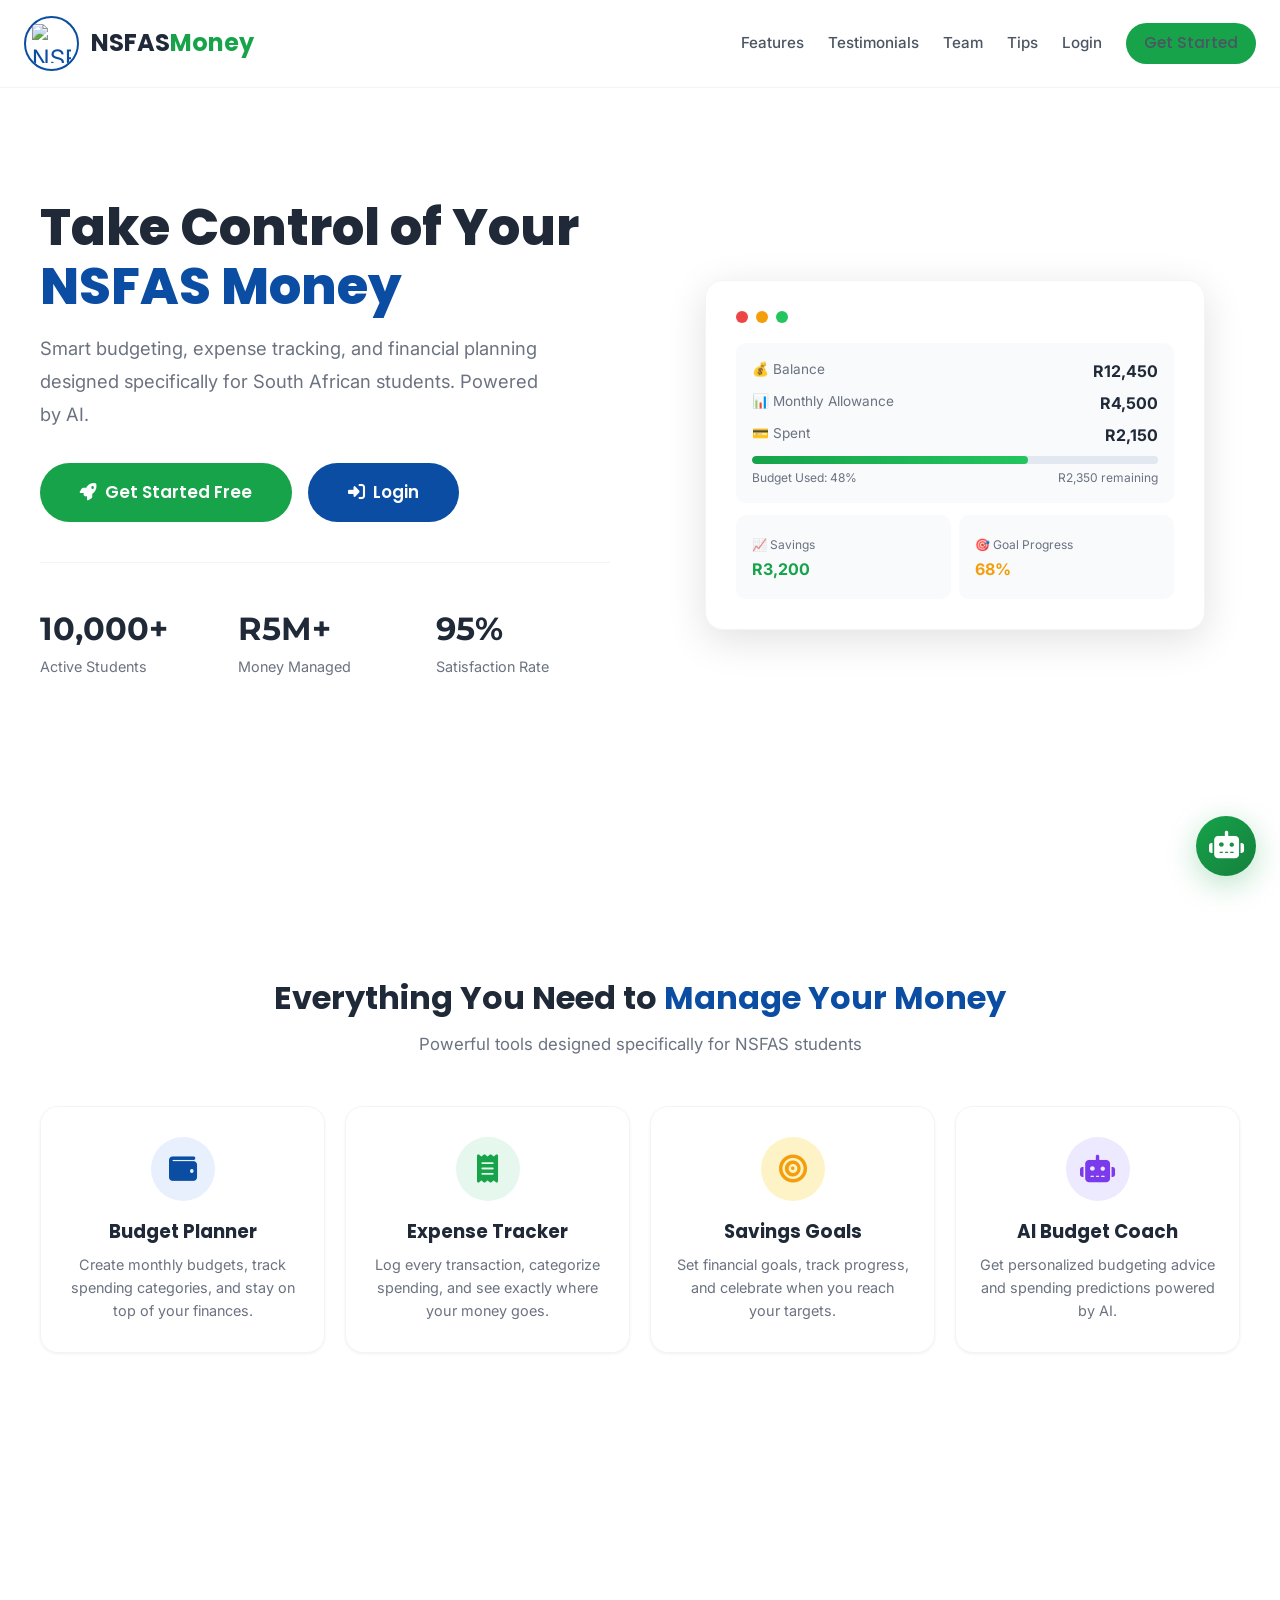
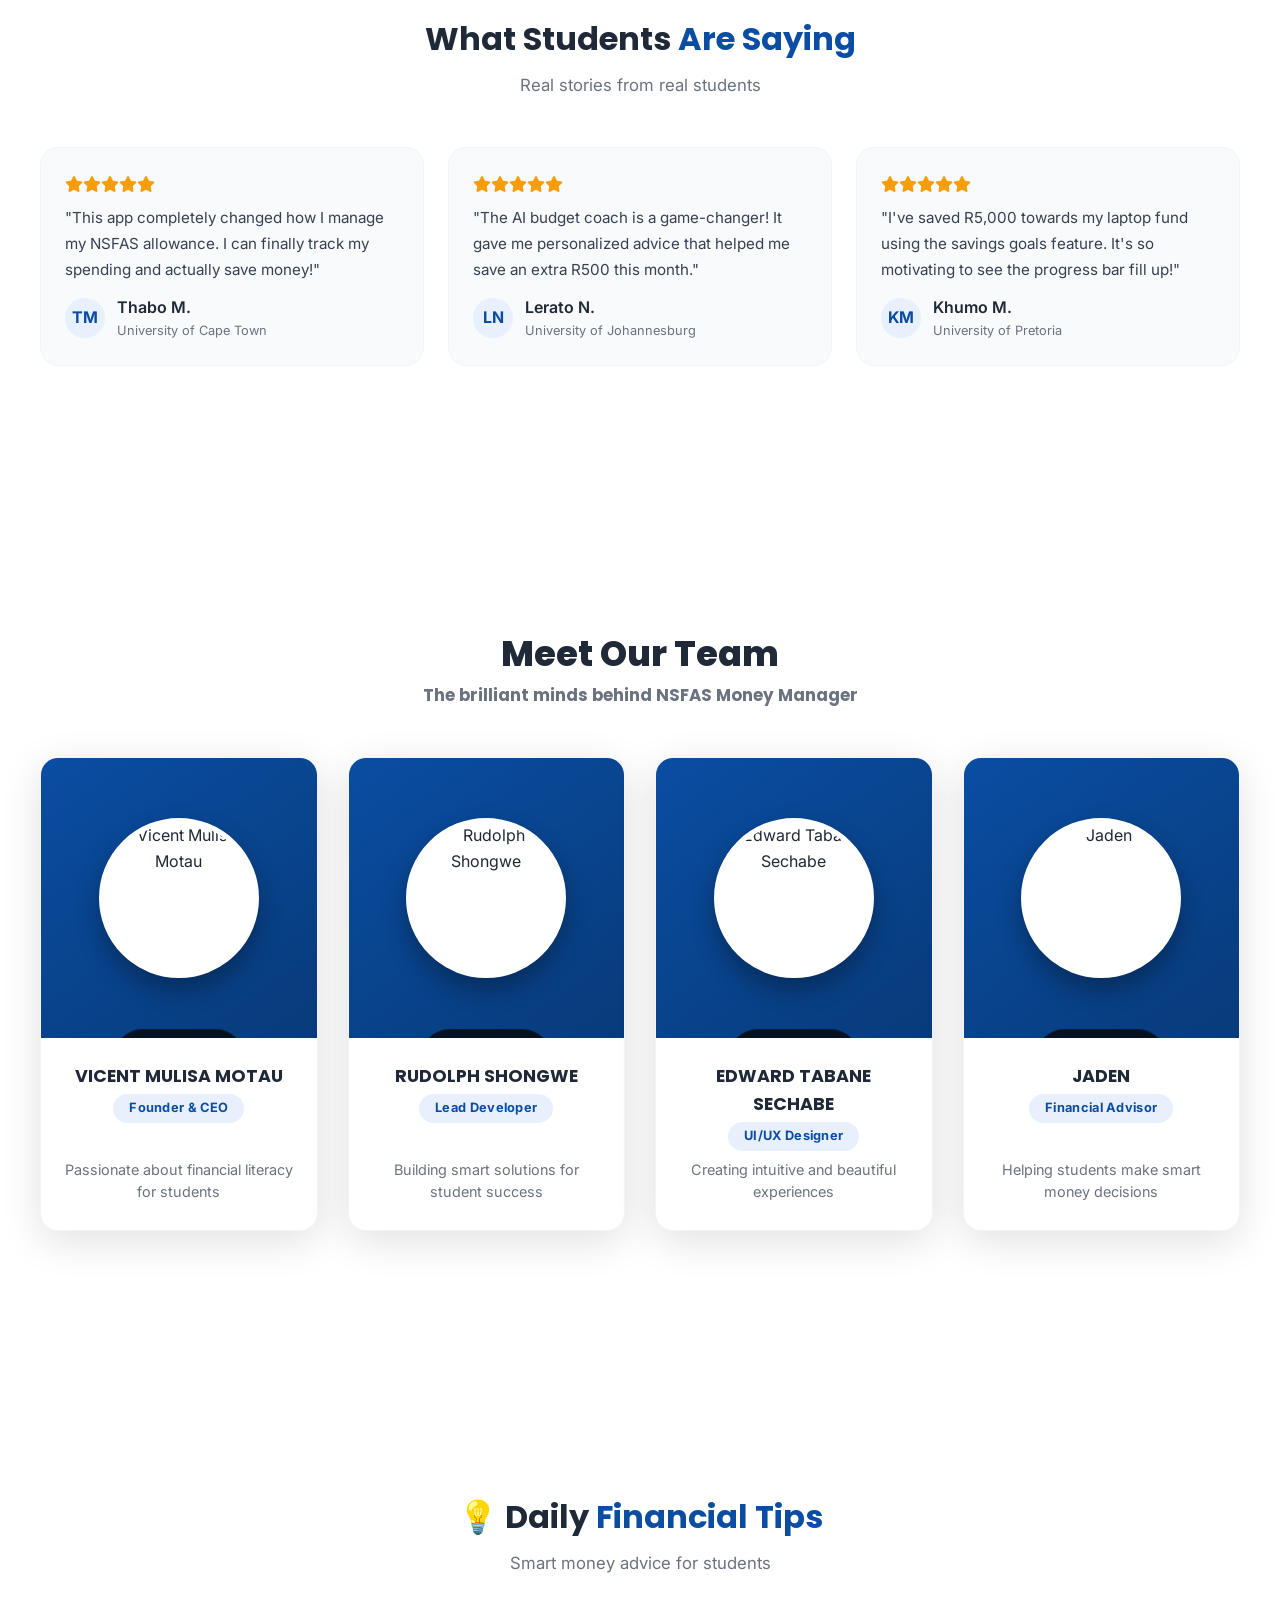
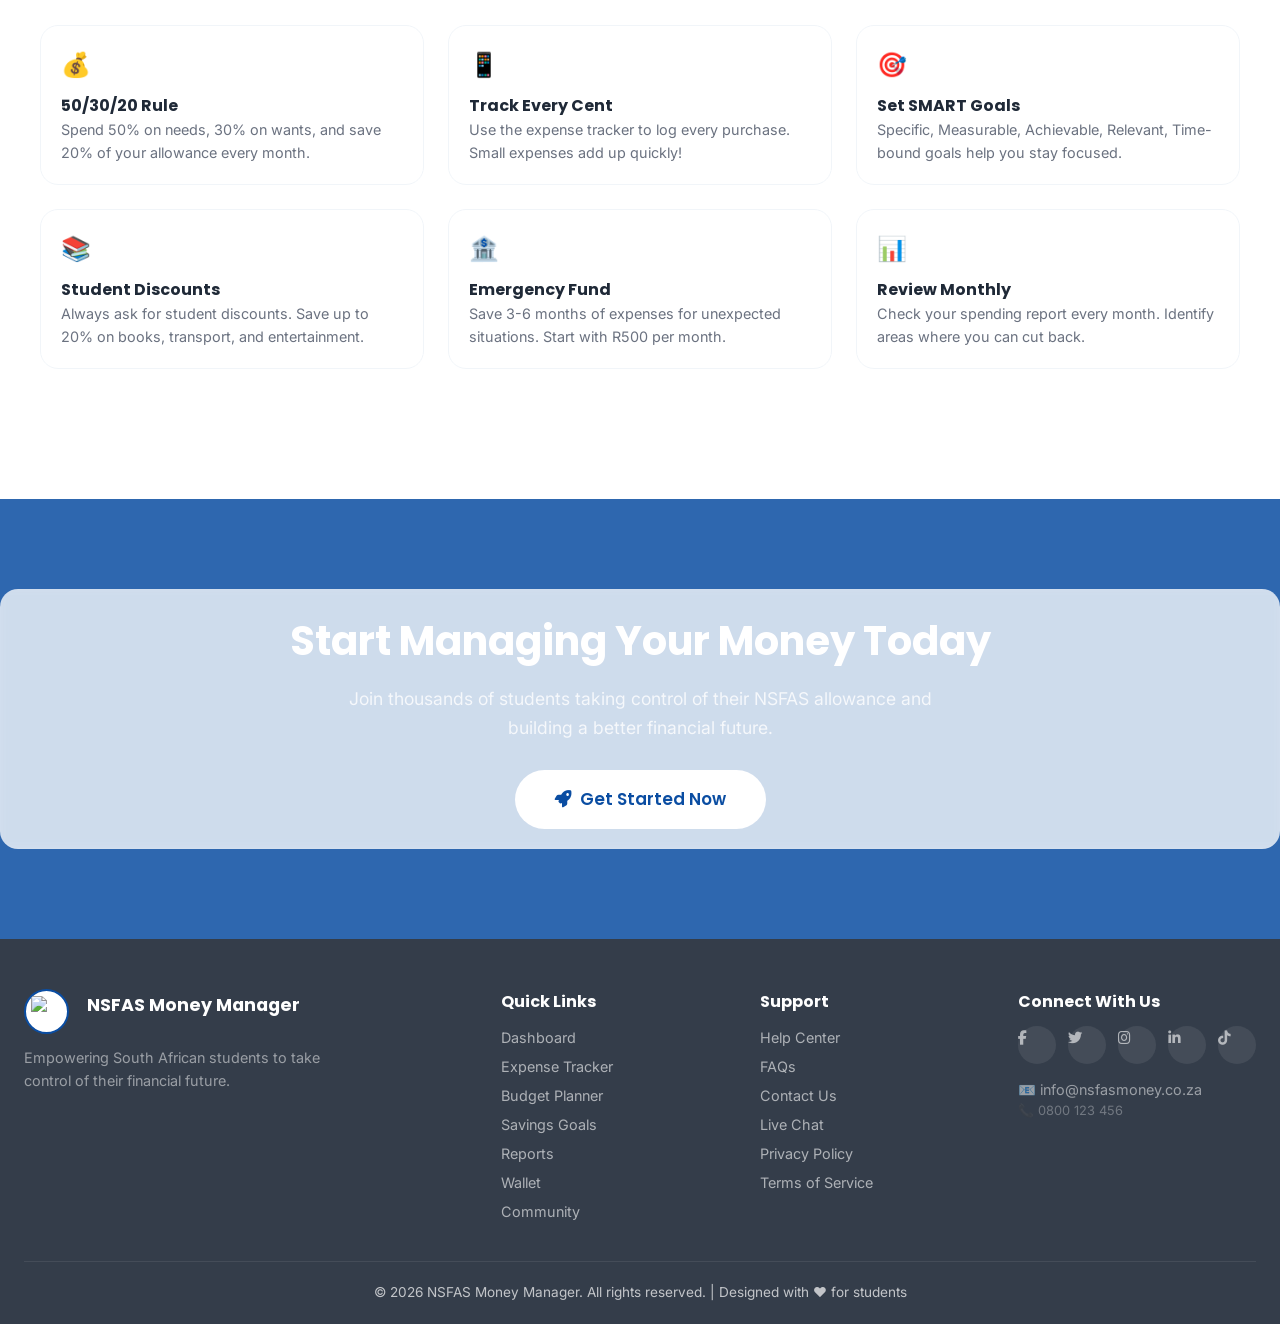
==== index.html @ 913da715 "Update background styles and add landing page image Updated background styles for multiple sections " ====
<!DOCTYPE html>
<html lang="en">
<head>
    <meta charset="UTF-8">
    <meta name="viewport" content="width=device-width, initial-scale=1.0, maximum-scale=1.5, user-scalable=yes, viewport-fit=cover">
    <title>NSFAS Money Manager – Complete Student Finance Platform</title>
    <link href="https://fonts.googleapis.com/css2?family=Inter:wght@300;400;500;600;700;800;900&family=Poppins:wght@300;400;500;600;700;800;900&family=Montserrat:wght@300;400;500;600;700;800;900&display=swap" rel="stylesheet">
    <link rel="stylesheet" href="https://cdnjs.cloudflare.com/ajax/libs/font-awesome/6.5.1/css/all.min.css">
    <script src="https://cdn.jsdelivr.net/npm/chart.js"></script>
    <style>
        /* ============================================
           CSS VARIABLES - RECOMMENDED COLOR PALETTE
           ============================================ */
        :root {
            --primary-blue: #0A4DA2;
            --primary-blue-dark: #083B7A;
            --primary-blue-light: #e8f0fe;
            --primary-green: #16A34A;
            --primary-green-dark: #15803D;
            --primary-green-light: #e6f7ed;
            --white: #FFFFFF;
            --gray-50: #F8FAFC;
            --gray-100: #f1f5f9;
            --gray-200: #e2e8f0;
            --gray-300: #cbd5e1;
            --gray-400: #94a3b8;
            --gray-500: #6B7280;
            --gray-600: #4b5563;
            --gray-700: #374151;
            --gray-800: #1F2937;
            --gray-900: #111827;
            --success: #22C55E;
            --warning: #F59E0B;
            --error: #EF4444;
            --info: #3B82F6;
            --gold: #F59E0B;
            --silver: #9CA3AF;
            --bronze: #CD7F32;
            --shadow-sm: 0 1px 3px rgba(0,0,0,0.06);
            --shadow: 0 4px 20px rgba(0,0,0,0.08);
            --shadow-lg: 0 10px 40px rgba(0,0,0,0.12);
            --radius: 18px;
            --radius-sm: 10px;
            --transition: 0.3s cubic-bezier(0.4, 0, 0.2, 1);
            --font-primary: 'Poppins', 'Inter', sans-serif;
            --font-secondary: 'Inter', 'Poppins', sans-serif;
            --font-numbers: 'Montserrat', 'Poppins', sans-serif;
        }

        * {
            margin: 0;
            padding: 0;
            box-sizing: border-box;
        }

        html {
            scroll-behavior: smooth;
        }

        body {
            font-family: var(--font-secondary);
            background: var(--gray-50);
            color: var(--gray-800);
            line-height: 1.6;
            min-height: 100vh;
            overflow-x: hidden;
            transition: background 0.3s, color 0.3s;
        }

        body.dark-mode {
            background: #0f172a;
            color: #e2e8f0;
        }

        /* ============================================
           SCROLLBAR
           ============================================ */
        ::-webkit-scrollbar { width: 8px; }
        ::-webkit-scrollbar-track { background: var(--gray-100); }
        ::-webkit-scrollbar-thumb { background: var(--primary-blue); border-radius: 4px; }
        ::-webkit-scrollbar-thumb:hover { background: var(--primary-blue-dark); }

        /* ============================================
           UTILITY
           ============================================ */
        .container {
            max-width: 1280px;
            margin: 0 auto;
            padding: 0 24px;
        }

        .text-primary-blue { color: var(--primary-blue); }
        .text-primary-green { color: var(--primary-green); }
        .text-gray { color: var(--gray-500); }
        .text-white { color: var(--white); }
        .text-success { color: var(--success); }
        .text-warning { color: var(--warning); }
        .text-error { color: var(--error); }
        .bg-primary-blue { background: var(--primary-blue); }
        .bg-primary-green { background: var(--primary-green); }
        .bg-white { background: var(--white); }
        .bg-gray { background: var(--gray-50); }

        .flex { display: flex; }
        .flex-center { display: flex; align-items: center; justify-content: center; }
        .flex-between { display: flex; align-items: center; justify-content: space-between; }
        .flex-col { display: flex; flex-direction: column; }
        .gap-2 { gap: 8px; }
        .gap-3 { gap: 12px; }
        .gap-4 { gap: 16px; }
        .gap-6 { gap: 24px; }
        .gap-8 { gap: 32px; }

        .grid-2 { display: grid; grid-template-columns: 1fr 1fr; gap: 24px; }
        .grid-3 { display: grid; grid-template-columns: repeat(3, 1fr); gap: 24px; }
        .grid-4 { display: grid; grid-template-columns: repeat(4, 1fr); gap: 20px; }

        .text-center { text-align: center; }
        .text-right { text-align: right; }
        .w-full { width: 100%; }
        .relative { position: relative; }
        .rounded { border-radius: var(--radius); }
        .rounded-sm { border-radius: var(--radius-sm); }
        .shadow { box-shadow: var(--shadow); }
        .shadow-lg { box-shadow: var(--shadow-lg); }

        /* Glassmorphism */
        .glass {
            background: rgba(255, 255, 255, 0.1);
            backdrop-filter: blur(12px);
            border: 1px solid rgba(255, 255, 255, 0.15);
        }
        body.dark-mode .glass {
            background: rgba(255, 255, 255, 0.05);
            border-color: rgba(255, 255, 255, 0.08);
        }

        /* ============================================
           BUTTONS
           ============================================ */
        .btn {
            display: inline-flex;
            align-items: center;
            gap: 8px;
            padding: 12px 28px;
            border: none;
            border-radius: 50px;
            font-family: var(--font-primary);
            font-weight: 600;
            font-size: 0.95rem;
            cursor: pointer;
            transition: var(--transition);
            text-decoration: none;
            text-align: center;
            justify-content: center;
        }

        .btn-primary {
            background: var(--primary-green);
            color: var(--white);
        }
        .btn-primary:hover {
            background: var(--primary-green-dark);
            transform: translateY(-2px);
            box-shadow: 0 8px 30px rgba(22, 163, 74, 0.3);
        }

        .btn-secondary {
            background: var(--primary-blue);
            color: var(--white);
        }
        .btn-secondary:hover {
            background: var(--primary-blue-dark);
            transform: translateY(-2px);
            box-shadow: 0 8px 30px rgba(10, 77, 162, 0.3);
        }

        .btn-outline {
            background: transparent;
            color: var(--primary-blue);
            border: 2px solid var(--primary-blue);
        }
        .btn-outline:hover {
            background: var(--primary-blue);
            color: var(--white);
            transform: translateY(-2px);
        }

        .btn-white {
            background: var(--white);
            color: var(--primary-blue);
        }
        .btn-white:hover {
            transform: translateY(-2px);
            box-shadow: 0 8px 30px rgba(255,255,255,0.3);
        }

        .btn-sm { padding: 8px 18px; font-size: 0.85rem; }
        .btn-lg { padding: 16px 40px; font-size: 1.05rem; }
        .btn-danger { background: var(--error); color: white; }
        .btn-danger:hover { background: #dc2626; transform: translateY(-2px); }
        .btn-gold { background: var(--gold); color: white; }
        .btn-gold:hover { background: #d97706; transform: translateY(-2px); }

        .badge {
            display: inline-block;
            padding: 4px 12px;
            border-radius: 50px;
            font-size: 0.7rem;
            font-weight: 600;
            text-transform: uppercase;
            letter-spacing: 0.5px;
        }
        .badge-success { background: var(--primary-green-light); color: var(--primary-green); }
        .badge-danger { background: #fee2e2; color: var(--error); }
        .badge-warning { background: #fef3c7; color: var(--warning); }
        .badge-info { background: var(--primary-blue-light); color: var(--primary-blue); }
        .badge-gold { background: #fef3c7; color: var(--gold); }

        .card {
            background: var(--white);
            border-radius: var(--radius);
            padding: 24px;
            box-shadow: var(--shadow-sm);
            transition: var(--transition);
            border: 1px solid var(--gray-100);
        }
        .card:hover {
            box-shadow: var(--shadow);
            transform: translateY(-2px);
        }

        body.dark-mode .card,
        body.dark-mode .stat-card,
        body.dark-mode .chart-container,
        body.dark-mode .expense-form,
        body.dark-mode .transaction-list,
        body.dark-mode .profile-card,
        body.dark-mode .goal-card,
        body.dark-mode .budget-card,
        body.dark-mode .feature-card,
        body.dark-mode .testimonial-card,
        body.dark-mode .auth-box,
        body.dark-mode .modal-box {
            background: #1e293b;
            border-color: #334155;
            color: #e2e8f0;
        }

        .section-title {
            font-family: var(--font-primary);
            font-size: 2rem;
            font-weight: 700;
            color: var(--gray-800);
            margin-bottom: 8px;
        }
        .section-subtitle {
            color: var(--gray-500);
            font-size: 1.05rem;
            margin-bottom: 32px;
        }

        /* ============================================
           ANIMATIONS
           ============================================ */
        @keyframes fadeInUp {
            from { opacity: 0; transform: translateY(30px); }
            to { opacity: 1; transform: translateY(0); }
        }
        @keyframes fadeIn {
            from { opacity: 0; }
            to { opacity: 1; }
        }
        @keyframes slideIn {
            from { transform: translateX(-20px); opacity: 0; }
            to { transform: translateX(0); opacity: 1; }
        }
        @keyframes pulse {
            0%, 100% { transform: scale(1); }
            50% { transform: scale(1.05); }
        }
        @keyframes shimmer {
            0% { background-position: -200% 0; }
            100% { background-position: 200% 0; }
        }
        @keyframes counter {
            from { opacity: 0; transform: translateY(10px); }
            to { opacity: 1; transform: translateY(0); }
        }
        @keyframes float {
            0%, 100% { transform: translateY(0px); }
            50% { transform: translateY(-10px); }
        }

        .animate-fade-up {
            animation: fadeInUp 0.6s ease forwards;
        }
        .animate-fade {
            animation: fadeIn 0.5s ease forwards;
        }
        .animate-slide {
            animation: slideIn 0.5s ease forwards;
        }
        .animate-counter {
            animation: counter 0.8s ease forwards;
        }
        .animate-float {
            animation: float 3s ease-in-out infinite;
        }

        /* ============================================
           PARTICLES / BACKGROUND
           ============================================ */
        .bg-particles {
            position: fixed;
            top: 0;
            left: 0;
            width: 100%;
            height: 100%;
            z-index: -1;
            pointer-events: none;
            overflow: hidden;
        }
        .bg-particles .particle {
            position: absolute;
            border-radius: 50%;
            opacity: 0.05;
            background: var(--primary-blue);
            animation: floatParticle 20s infinite ease-in-out;
        }
        @keyframes floatParticle {
            0%, 100% { transform: translateY(0) translateX(0) scale(1); }
            25% { transform: translateY(-100px) translateX(50px) scale(1.1); }
            50% { transform: translateY(-50px) translateX(100px) scale(0.9); }
            75% { transform: translateY(80px) translateX(50px) scale(1.05); }
        }

        /* ============================================
           AUTH PAGES
           ============================================ */
        .auth-page {
            display: none;
            min-height: 100vh;
            justify-content: center;
            align-items: center;
            padding: 40px 20px;
            background: linear-gradient(135deg, var(--primary-blue-dark), var(--primary-blue));
            position: relative;
            background-image: url('https://i.postimg.cc/tR2Y4MSM/IMG-20260802-WA0040.jpg');
            background-size: cover;
            background-position: center;
            background-repeat: no-repeat;
        }
        .auth-page.active { display: flex; }

        .auth-page::before {
            content: '';
            position: absolute;
            top: 0;
            left: 0;
            width: 100%;
            height: 100%;
            background: rgba(0,0,0,0.4);
            backdrop-filter: blur(2px);
            pointer-events: none;
        }

        .auth-box {
            background: rgba(255,255,255,0.92);
            backdrop-filter: blur(8px);
            border-radius: var(--radius);
            padding: 40px 35px;
            width: 100%;
            max-width: 460px;
            position: relative;
            box-shadow: 0 20px 60px rgba(0,0,0,0.3);
            animation: fadeInUp 0.6s ease;
            max-height: 95vh;
            overflow-y: auto;
            border: 1px solid rgba(255,255,255,0.2);
        }

        body.dark-mode .auth-box {
            background: rgba(30, 41, 59, 0.92);
            border-color: rgba(255,255,255,0.1);
        }

        /* ============================================
           AUTH BOX - LARGER LOGO
           ============================================ */
        .auth-box .auth-logo {
            text-align: center;
            margin-bottom: 24px;
        }
        .auth-box .auth-logo .logo-icon {
            width: 85px;
            height: 85px;
            margin: 0 auto 12px;
            border-radius: 50%;
            border: 3px solid var(--primary-blue);
            background: var(--white);
            display: flex;
            align-items: center;
            justify-content: center;
            font-size: 38px;
            color: var(--primary-blue);
            overflow: hidden;
        }
        .auth-box .auth-logo .logo-icon img {
            width: 100%;
            height: 100%;
            object-fit: contain;
            padding: 10px;
        }
        .auth-box .auth-logo h1 {
            font-family: var(--font-primary);
            font-size: 1.7rem;
            color: var(--gray-800);
        }
        .auth-box .auth-logo p {
            color: var(--gray-500);
            font-size: 0.9rem;
        }

        .auth-box h2 {
            font-family: var(--font-primary);
            font-size: 1.6rem;
            color: var(--gray-800);
            margin-bottom: 4px;
        }
        .auth-box .auth-subtitle {
            color: var(--gray-500);
            font-size: 0.95rem;
            margin-bottom: 24px;
        }

        .auth-box .input-group {
            margin-bottom: 16px;
        }
        .auth-box .input-group label {
            display: block;
            font-size: 0.85rem;
            font-weight: 600;
            color: var(--gray-700);
            margin-bottom: 4px;
        }
        .auth-box .input-group input,
        .auth-box .input-group select {
            width: 100%;
            padding: 12px 16px;
            border: 2px solid var(--gray-200);
            border-radius: var(--radius-sm);
            font-size: 0.95rem;
            transition: var(--transition);
            background: var(--white);
            color: var(--gray-800);
            font-family: var(--font-secondary);
        }
        .auth-box .input-group input:focus,
        .auth-box .input-group select:focus {
            outline: none;
            border-color: var(--primary-blue);
            box-shadow: 0 0 0 4px rgba(10, 77, 162, 0.1);
        }

        .auth-box .auth-options {
            display: flex;
            justify-content: space-between;
            align-items: center;
            margin: 16px 0;
            font-size: 0.9rem;
        }
        .auth-box .auth-options label {
            display: flex;
            align-items: center;
            gap: 6px;
            color: var(--gray-600);
            cursor: pointer;
        }
        .auth-box .auth-options a {
            color: var(--primary-blue);
            text-decoration: none;
            font-weight: 600;
        }
        .auth-box .auth-options a:hover { text-decoration: underline; }

        .auth-box .auth-btn {
            width: 100%;
            padding: 14px;
            border: none;
            border-radius: var(--radius-sm);
            background: var(--primary-green);
            color: white;
            font-family: var(--font-primary);
            font-weight: 700;
            font-size: 1rem;
            cursor: pointer;
            transition: var(--transition);
        }
        .auth-box .auth-btn:hover {
            background: var(--primary-green-dark);
            transform: translateY(-2px);
            box-shadow: 0 8px 30px rgba(22, 163, 74, 0.3);
        }

        .auth-box .auth-switch {
            text-align: center;
            margin-top: 18px;
            color: var(--gray-600);
            font-size: 0.95rem;
        }
        .auth-box .auth-switch a {
            color: var(--primary-blue);
            font-weight: 600;
            cursor: pointer;
            text-decoration: none;
        }
        .auth-box .auth-switch a:hover { text-decoration: underline; }

        .auth-box .error-msg {
            background: #fee2e2;
            border: 1px solid #fca5a5;
            border-radius: var(--radius-sm);
            padding: 12px;
            color: #b91c1c;
            font-size: 0.9rem;
            margin-bottom: 16px;
            display: none;
        }
        .auth-box .error-msg.show { display: block; }
        .auth-box .success-msg {
            background: var(--primary-green-light);
            border: 1px solid #86efac;
            border-radius: var(--radius-sm);
            padding: 12px;
            color: var(--primary-green-dark);
            font-size: 0.9rem;
            margin-bottom: 16px;
            display: none;
        }
        .auth-box .success-msg.show { display: block; }

        /* ============================================
           LANDING PAGE
           ============================================ */
        .landing-page {
            display: none;
            min-height: 100vh;
            background: var(--white);
            /* ============================================
               LANDING PAGE BACKGROUND IMAGE UPDATE
               Applied to .landing-page, covers entire page
               ============================================ */
            background-image: url('https://i.postimg.cc/ydF7HNQk/IMG-20260802-WA0042-1.jpg');
            background-size: cover;
            background-position: center;
            background-attachment: fixed;
            background-repeat: no-repeat;
        }
        .landing-page.active { display: block; }

        /* semi-transparent overlay for readability */
        .landing-page .container {
            background: rgba(255, 255, 255, 0.80);
            backdrop-filter: blur(4px);
            -webkit-backdrop-filter: blur(4px);
            padding: 20px 24px;
            border-radius: var(--radius);
            margin-top: 10px;
            margin-bottom: 10px;
        }
        body.dark-mode .landing-page .container {
            background: rgba(15, 23, 42, 0.80);
        }

        .landing-nav {
            padding: 16px 0;
            border-bottom: 1px solid var(--gray-100);
            background: rgba(255, 255, 255, 0.85);
            backdrop-filter: blur(8px);
            -webkit-backdrop-filter: blur(8px);
            position: sticky;
            top: 0;
            z-index: 100;
            transition: box-shadow 0.3s;
        }
        body.dark-mode .landing-nav {
            background: rgba(30, 41, 59, 0.85);
            border-color: #334155;
        }
        .landing-nav .container {
            background: transparent !important;
            backdrop-filter: none !important;
            -webkit-backdrop-filter: none !important;
            padding: 0 24px !important;
            margin-top: 0 !important;
            margin-bottom: 0 !important;
            border-radius: 0 !important;
        }
        .landing-nav.scrolled {
            box-shadow: var(--shadow);
        }
        .landing-nav .container {
            display: flex;
            justify-content: space-between;
            align-items: center;
        }

        /* ============================================
           LANDING NAV - LARGER LOGO
           ============================================ */
        .landing-nav .logo {
            display: flex;
            align-items: center;
            gap: 12px;
        }
        .landing-nav .logo .logo-icon {
            width: 55px;
            height: 55px;
            border-radius: 50%;
            border: 2px solid var(--primary-blue);
            background: var(--white);
            display: flex;
            align-items: center;
            justify-content: center;
            color: var(--primary-blue);
            font-size: 24px;
            overflow: hidden;
            flex-shrink: 0;
        }
        .landing-nav .logo .logo-icon img {
            width: 100%;
            height: 100%;
            object-fit: contain;
            padding: 6px;
        }
        .landing-nav .logo h1 {
            font-family: var(--font-primary);
            font-size: 1.5rem;
            color: var(--gray-800);
        }
        .landing-nav .logo h1 span { color: var(--primary-green); }

        .landing-nav .nav-links {
            display: flex;
            align-items: center;
            gap: 24px;
        }
        .landing-nav .nav-links a {
            text-decoration: none;
            color: var(--gray-600);
            font-weight: 500;
            transition: var(--transition);
            font-size: 0.95rem;
        }
        .landing-nav .nav-links a:hover { color: var(--primary-blue); }
        .hamburger {
            display: none;
            background: none;
            border: none;
            font-size: 24px;
            cursor: pointer;
            color: var(--gray-700);
        }

        /* Hero Section */
        .hero-section {
            padding: 60px 0 80px;
            background: transparent;
            position: relative;
            overflow: hidden;
        }
        .hero-section .container {
            background: rgba(255, 255, 255, 0.85);
            backdrop-filter: blur(6px);
            -webkit-backdrop-filter: blur(6px);
            border-radius: var(--radius);
            padding: 40px;
        }
        body.dark-mode .hero-section .container {
            background: rgba(15, 23, 42, 0.85);
        }
        .hero-section .container {
            position: relative;
            z-index: 1;
            display: grid;
            grid-template-columns: 1fr 1fr;
            gap: 60px;
            align-items: center;
        }
        .hero-content h1 {
            font-family: var(--font-primary);
            font-size: 3.2rem;
            font-weight: 800;
            color: var(--gray-800);
            line-height: 1.15;
            margin-bottom: 16px;
        }
        .hero-content h1 span { color: var(--primary-blue); }
        .hero-content p {
            color: var(--gray-500);
            font-size: 1.15rem;
            max-width: 500px;
            margin-bottom: 32px;
            line-height: 1.8;
        }
        .hero-content .hero-buttons {
            display: flex;
            gap: 16px;
            flex-wrap: wrap;
        }

        .hero-stats {
            display: grid;
            grid-template-columns: repeat(3, 1fr);
            gap: 24px;
            margin-top: 40px;
            padding-top: 40px;
            border-top: 1px solid var(--gray-100);
        }
        .hero-stats .stat-item h3 {
            font-family: var(--font-numbers);
            font-size: 2rem;
            color: var(--gray-800);
        }
        .hero-stats .stat-item p {
            color: var(--gray-500);
            font-size: 0.9rem;
        }

        .hero-image {
            display: flex;
            justify-content: center;
            align-items: center;
        }
        .hero-image .mockup {
            background: var(--white);
            border-radius: var(--radius);
            padding: 30px;
            box-shadow: var(--shadow-lg);
            border: 1px solid var(--gray-100);
            width: 100%;
            max-width: 500px;
        }
        .hero-image .mockup .mockup-bar {
            display: flex;
            gap: 8px;
            margin-bottom: 20px;
        }
        .hero-image .mockup .mockup-bar span {
            width: 12px;
            height: 12px;
            border-radius: 50%;
            background: var(--gray-200);
        }
        .hero-image .mockup .mockup-bar span:first-child { background: var(--error); }
        .hero-image .mockup .mockup-bar span:nth-child(2) { background: var(--warning); }
        .hero-image .mockup .mockup-bar span:nth-child(3) { background: var(--success); }

        .hero-image .mockup .mockup-card {
            background: var(--gray-50);
            border-radius: var(--radius-sm);
            padding: 16px;
            margin-bottom: 12px;
        }
        .hero-image .mockup .mockup-card .row {
            display: flex;
            justify-content: space-between;
            margin-bottom: 6px;
        }
        .hero-image .mockup .mockup-card .row span {
            color: var(--gray-500);
            font-size: 0.85rem;
        }
        .hero-image .mockup .mockup-card .row strong {
            color: var(--gray-800);
        }
        .hero-image .mockup .mockup-progress {
            height: 8px;
            background: var(--gray-200);
            border-radius: 10px;
            overflow: hidden;
            margin-top: 8px;
        }
        .hero-image .mockup .mockup-progress .fill {
            height: 100%;
            border-radius: 10px;
            background: linear-gradient(90deg, var(--primary-green), var(--success));
            width: 68%;
        }

        /* ============================================
           FEATURES SECTION
           ============================================ */
        .features-section {
            padding: 80px 0;
            background: transparent;
        }
        .features-section .container {
            background: rgba(255, 255, 255, 0.85);
            backdrop-filter: blur(6px);
            -webkit-backdrop-filter: blur(6px);
            border-radius: var(--radius);
            padding: 40px;
        }
        body.dark-mode .features-section .container {
            background: rgba(15, 23, 42, 0.85);
        }

        .feature-card {
            background: var(--white);
            border-radius: var(--radius);
            padding: 30px 24px;
            text-align: center;
            box-shadow: var(--shadow-sm);
            transition: var(--transition);
            border: 1px solid var(--gray-100);
        }
        .feature-card:hover {
            transform: translateY(-6px);
            box-shadow: var(--shadow-lg);
        }
        .feature-card .icon {
            width: 64px;
            height: 64px;
            margin: 0 auto 16px;
            border-radius: 50%;
            display: flex;
            align-items: center;
            justify-content: center;
            font-size: 28px;
            background: var(--primary-blue-light);
            color: var(--primary-blue);
        }
        .feature-card .icon.green { background: var(--primary-green-light); color: var(--primary-green); }
        .feature-card .icon.gold { background: #fef3c7; color: var(--warning); }
        .feature-card .icon.purple { background: #ede9fe; color: #7c3aed; }
        .feature-card h4 {
            font-family: var(--font-primary);
            font-size: 1.15rem;
            color: var(--gray-800);
            margin-bottom: 6px;
        }
        .feature-card h4 a {
            color: var(--gray-800);
            text-decoration: none;
            transition: var(--transition);
        }
        .feature-card h4 a:hover { color: var(--primary-blue); }
        .feature-card p {
            color: var(--gray-500);
            font-size: 0.9rem;
            line-height: 1.6;
        }

        /* ============================================
           TESTIMONIALS SECTION
           ============================================ */
        .testimonials-section {
            padding: 80px 0;
            background: transparent;
        }
        .testimonials-section .container {
            background: rgba(255, 255, 255, 0.85);
            backdrop-filter: blur(6px);
            -webkit-backdrop-filter: blur(6px);
            border-radius: var(--radius);
            padding: 40px;
        }
        body.dark-mode .testimonials-section .container {
            background: rgba(15, 23, 42, 0.85);
        }
        .testimonial-card {
            background: var(--gray-50);
            border-radius: var(--radius);
            padding: 24px;
            border: 1px solid var(--gray-100);
            transition: var(--transition);
        }
        .testimonial-card:hover {
            transform: translateY(-4px);
            box-shadow: var(--shadow);
        }
        .testimonial-card .stars {
            color: var(--warning);
            margin-bottom: 8px;
        }
        .testimonial-card p {
            color: var(--gray-700);
            font-size: 0.95rem;
            line-height: 1.7;
            margin-bottom: 12px;
        }
        .testimonial-card .author {
            display: flex;
            align-items: center;
            gap: 12px;
        }
        .testimonial-card .author .avatar {
            width: 40px;
            height: 40px;
            border-radius: 50%;
            background: var(--primary-blue-light);
            display: flex;
            align-items: center;
            justify-content: center;
            font-weight: 700;
            color: var(--primary-blue);
        }
        .testimonial-card .author .name {
            font-weight: 600;
            color: var(--gray-800);
        }
        .testimonial-card .author .role {
            color: var(--gray-500);
            font-size: 0.8rem;
        }

        /* ============================================
           TEAM SECTION
           ============================================ */
        .team-section {
            padding: 80px 0;
            background: transparent;
        }
        .team-section .container {
            background: rgba(255, 255, 255, 0.85);
            backdrop-filter: blur(6px);
            -webkit-backdrop-filter: blur(6px);
            border-radius: var(--radius);
            padding: 40px;
        }
        body.dark-mode .team-section .container {
            background: rgba(15, 23, 42, 0.85);
        }
        .team-section .section-title {
            text-align: center;
            margin-bottom: 48px;
        }
        .team-section .section-title h3 {
            font-size: 2.2rem;
            font-weight: 800;
            color: var(--gray-800);
        }
        .team-section .section-title p {
            color: var(--gray-500);
            font-size: 1.05rem;
        }

        .team-grid {
            display: grid;
            grid-template-columns: repeat(4, 1fr);
            gap: 30px;
            align-items: start;
        }

        .team-card {
            background: var(--white);
            border-radius: var(--radius);
            overflow: hidden;
            box-shadow: var(--shadow-lg);
            transition: var(--transition);
            text-align: center;
            border: 1px solid var(--gray-100);
            display: flex;
            flex-direction: column;
            height: 100%;
        }
        .team-card:hover {
            transform: translateY(-10px);
            box-shadow: 0 30px 55px rgba(0, 0, 0, 0.12);
        }

        .team-avatar {
            position: relative;
            overflow: hidden;
            height: 280px;
            background: linear-gradient(145deg, var(--primary-blue), var(--primary-blue-dark));
            display: flex;
            align-items: center;
            justify-content: center;
        }

        .avatar-frame {
            width: 160px;
            height: 160px;
            border-radius: 50%;
            overflow: hidden;
            border: 5px solid var(--white);
            box-shadow: 0 12px 25px rgba(0, 0, 0, 0.3);
            display: flex;
            align-items: center;
            justify-content: center;
            background: var(--white);
            position: relative;
            z-index: 2;
            transition: transform 0.5s ease, box-shadow 0.4s;
        }
        .team-card:hover .avatar-frame {
            transform: scale(1.06);
            box-shadow: 0 20px 35px rgba(0, 0, 0, 0.4);
        }

        .team-img {
            width: 100%;
            height: 100%;
            object-fit: cover;
            object-position: center top;
            display: block;
        }

        .team-social {
            position: absolute;
            bottom: 20px;
            left: 50%;
            transform: translateX(-50%) translateY(120%);
            background: rgba(0, 0, 0, 0.75);
            backdrop-filter: blur(10px);
            padding: 10px 20px;
            border-radius: 40px;
            display: flex;
            gap: 18px;
            transition: transform 0.3s ease;
            z-index: 3;
        }
        .team-card:hover .team-social {
            transform: translateX(-50%) translateY(0);
        }

        .team-social a {
            color: var(--white);
            font-size: 1.2rem;
            width: 36px;
            height: 36px;
            background: rgba(255, 255, 255, 0.15);
            border-radius: 50%;
            display: flex;
            align-items: center;
            justify-content: center;
            transition: var(--transition);
            text-decoration: none;
        }
        .team-social a:hover {
            background: var(--primary-green);
            transform: translateY(-3px);
        }

        .team-info {
            padding: 24px 18px 28px;
            background: var(--white);
            border-radius: 0 0 var(--radius) var(--radius);
            flex-grow: 1;
            display: flex;
            flex-direction: column;
            align-items: center;
            justify-content: flex-start;
        }
        .team-info h4 {
            font-family: var(--font-primary);
            font-size: 1.1rem;
            font-weight: 700;
            color: var(--gray-800);
            margin-bottom: 4px;
        }
        .team-role {
            display: inline-block;
            font-size: 0.8rem;
            font-weight: 700;
            color: var(--primary-blue);
            margin-bottom: 8px;
            background: var(--primary-blue-light);
            padding: 4px 16px;
            border-radius: 20px;
            letter-spacing: 0.3px;
        }
        .team-info p {
            color: var(--gray-500);
            font-size: 0.9rem;
            line-height: 1.5;
            margin-top: auto;
        }

        /* ============================================
           CTA SECTION
           ============================================ */
        .cta-section {
            padding: 80px 0;
            background: rgba(10, 77, 162, 0.85);
            backdrop-filter: blur(4px);
            -webkit-backdrop-filter: blur(4px);
            text-align: center;
            color: var(--white);
        }
        body.dark-mode .cta-section {
            background: rgba(10, 77, 162, 0.85);
        }
        .cta-section h2 {
            font-family: var(--font-primary);
            font-size: 2.5rem;
            margin-bottom: 12px;
        }
        .cta-section p {
            color: rgba(255,255,255,0.8);
            font-size: 1.1rem;
            margin-bottom: 28px;
            max-width: 600px;
            margin-left: auto;
            margin-right: auto;
        }

        /* ============================================
           FOOTER - LARGER LOGO
           ============================================ */
        .site-footer {
            background: rgba(31, 41, 55, 0.9);
            backdrop-filter: blur(4px);
            -webkit-backdrop-filter: blur(4px);
            color: rgba(255,255,255,0.7);
            padding: 50px 0 20px;
        }
        .site-footer .container {
            background: transparent !important;
            backdrop-filter: none !important;
            -webkit-backdrop-filter: none !important;
            padding: 0 24px !important;
            margin-top: 0 !important;
            margin-bottom: 0 !important;
            border-radius: 0 !important;
        }
        .site-footer .footer-grid {
            display: grid;
            grid-template-columns: 2fr 1fr 1fr 1fr;
            gap: 40px;
            margin-bottom: 32px;
        }
        .site-footer .footer-grid h4 {
            color: var(--white);
            font-family: var(--font-primary);
            font-size: 1rem;
            margin-bottom: 12px;
        }
        .site-footer .footer-grid a {
            color: rgba(255,255,255,0.6);
            text-decoration: none;
            display: block;
            margin-bottom: 6px;
            font-size: 0.9rem;
            transition: var(--transition);
        }
        .site-footer .footer-grid a:hover { color: var(--white); }

        .site-footer .footer-grid .logo {
            display: flex;
            align-items: center;
            gap: 10px;
            margin-bottom: 12px;
        }
        .site-footer .footer-grid .logo .logo-icon {
            width: 45px;
            height: 45px;
            border-radius: 50%;
            border: 2px solid var(--primary-blue);
            background: var(--white);
            display: flex;
            align-items: center;
            justify-content: center;
            overflow: hidden;
            flex-shrink: 0;
        }
        .site-footer .footer-grid .logo .logo-icon img {
            width: 100%;
            height: 100%;
            object-fit: contain;
            padding: 5px;
        }
        .site-footer .footer-grid .logo h4 {
            display: inline;
            margin-left: 8px;
            color: white;
            font-size: 1.1rem;
        }

        .footer-social {
            display: flex;
            gap: 12px;
            margin-top: 8px;
        }
        .footer-social a {
            width: 38px;
            height: 38px;
            background: rgba(255,255,255,0.08);
            border-radius: 50%;
            display: flex;
            align-items: center;
            justify-content: center;
            color: rgba(255,255,255,0.6);
            text-decoration: none;
            transition: var(--transition);
            font-size: 16px;
        }
        .footer-social a:hover {
            background: var(--primary-green);
            color: var(--white);
            transform: translateY(-3px);
        }

        .footer-email {
            color: rgba(255,255,255,0.5);
            font-size: 0.9rem;
            margin-top: 8px;
        }

        .site-footer .footer-bottom {
            border-top: 1px solid rgba(255,255,255,0.08);
            padding-top: 20px;
            text-align: center;
            font-size: 0.85rem;
        }

        /* ============================================
           MAIN APP (Dashboard)
           ============================================ */
        .app-content {
            display: none;
            background: var(--gray-50);
            min-height: 100vh;
            background-image: url('https://i.postimg.cc/ydF7HNQk/IMG-20260802-WA0042-1.jpg');
            background-size: cover;
            background-position: center;
            background-attachment: fixed;
            background-repeat: no-repeat;
        }
        .app-content.active { display: block; }

        .app-content .container {
            background: rgba(255, 255, 255, 0.82);
            backdrop-filter: blur(6px);
            -webkit-backdrop-filter: blur(6px);
            padding: 20px 24px;
            border-radius: var(--radius);
            margin-top: 20px;
            margin-bottom: 20px;
            box-shadow: 0 4px 30px rgba(0, 0, 0, 0.1);
        }
        body.dark-mode .app-content .container {
            background: rgba(15, 23, 42, 0.85);
            backdrop-filter: blur(6px);
            -webkit-backdrop-filter: blur(6px);
        }

        /* ============================================
           APP NAVBAR - LARGER LOGO
           ============================================ */
        .app-navbar {
            background: rgba(255, 255, 255, 0.9);
            backdrop-filter: blur(8px);
            -webkit-backdrop-filter: blur(8px);
            border-bottom: 1px solid var(--gray-100);
            padding: 12px 0;
            position: sticky;
            top: 0;
            z-index: 100;
            box-shadow: var(--shadow-sm);
            transition: background 0.3s;
        }
        body.dark-mode .app-navbar {
            background: rgba(30, 41, 59, 0.9);
            border-color: #334155;
        }
        .app-navbar .container {
            display: flex;
            justify-content: space-between;
            align-items: center;
            background: transparent !important;
            backdrop-filter: none !important;
            -webkit-backdrop-filter: none !important;
            padding: 0 24px !important;
            margin-top: 0 !important;
            margin-bottom: 0 !important;
            border-radius: 0 !important;
            box-shadow: none !important;
        }
        .app-navbar .logo {
            display: flex;
            align-items: center;
            gap: 12px;
        }
        .app-navbar .logo .logo-icon {
            width: 50px;
            height: 50px;
            border-radius: 50%;
            border: 2px solid var(--primary-blue);
            background: var(--white);
            display: flex;
            align-items: center;
            justify-content: center;
            color: var(--primary-blue);
            font-size: 20px;
            overflow: hidden;
            flex-shrink: 0;
        }
        .app-navbar .logo .logo-icon img {
            width: 100%;
            height: 100%;
            object-fit: contain;
            padding: 5px;
        }
        .app-navbar .logo h1 {
            font-family: var(--font-primary);
            font-size: 1.3rem;
            color: var(--gray-800);
        }
        body.dark-mode .app-navbar .logo h1 {
            color: var(--white);
        }
        .app-navbar .logo h1 span { color: var(--primary-green); }

        .app-navbar .nav-links {
            display: flex;
            align-items: center;
            gap: 6px;
        }
        .app-navbar .nav-links a {
            text-decoration: none;
            color: var(--gray-500);
            font-weight: 500;
            font-size: 0.85rem;
            padding: 6px 14px;
            border-radius: 50px;
            transition: var(--transition);
        }
        .app-navbar .nav-links a:hover,
        .app-navbar .nav-links a.active {
            color: var(--primary-blue);
            background: var(--primary-blue-light);
        }
        body.dark-mode .app-navbar .nav-links a {
            color: var(--gray-400);
        }
        body.dark-mode .app-navbar .nav-links a:hover,
        body.dark-mode .app-navbar .nav-links a.active {
            color: var(--primary-green);
            background: rgba(22, 163, 74, 0.15);
        }

        .app-navbar .nav-actions {
            display: flex;
            align-items: center;
            gap: 12px;
        }
        .app-navbar .nav-actions .profile-btn {
            width: 38px;
            height: 38px;
            border-radius: 50%;
            border: none;
            background: var(--primary-blue-light);
            color: var(--primary-blue);
            font-weight: 700;
            cursor: pointer;
            transition: var(--transition);
            display: flex;
            align-items: center;
            justify-content: center;
        }
        .app-navbar .nav-actions .profile-btn:hover { background: var(--primary-blue); color: var(--white); }

        /* Dashboard Stats */
        .dash-stats {
            display: grid;
            grid-template-columns: repeat(auto-fit, minmax(200px, 1fr));
            gap: 16px;
            margin: 24px 0;
        }
        .stat-card {
            background: var(--white);
            border-radius: var(--radius);
            padding: 20px;
            box-shadow: var(--shadow-sm);
            border: 1px solid var(--gray-100);
            transition: var(--transition);
        }
        .stat-card:hover {
            transform: translateY(-3px);
            box-shadow: var(--shadow);
        }
        .stat-card .stat-icon {
            width: 40px;
            height: 40px;
            border-radius: 50%;
            display: flex;
            align-items: center;
            justify-content: center;
            font-size: 18px;
            margin-bottom: 10px;
        }
        .stat-card .stat-icon.blue { background: var(--primary-blue-light); color: var(--primary-blue); }
        .stat-card .stat-icon.green { background: var(--primary-green-light); color: var(--primary-green); }
        .stat-card .stat-icon.red { background: #fee2e2; color: var(--error); }
        .stat-card .stat-icon.yellow { background: #fef3c7; color: var(--warning); }
        .stat-card .stat-icon.purple { background: #ede9fe; color: #7c3aed; }
        .stat-card .stat-label {
            font-size: 0.8rem;
            color: var(--gray-500);
            font-weight: 500;
            text-transform: uppercase;
            letter-spacing: 0.5px;
        }
        .stat-card .stat-value {
            font-family: var(--font-numbers);
            font-size: 1.6rem;
            font-weight: 700;
            color: var(--gray-800);
        }
        body.dark-mode .stat-card .stat-value {
            color: var(--white);
        }

        /* Quick Actions */
        .quick-actions {
            display: flex;
            gap: 12px;
            flex-wrap: wrap;
            margin: 20px 0;
        }
        .quick-actions .btn {
            flex: 1;
            min-width: 140px;
        }

        /* ============================================
           WALLET SECTION
           ============================================ */
        .wallet-section {
            display: grid;
            grid-template-columns: repeat(4, 1fr);
            gap: 16px;
            margin: 20px 0;
        }
        .wallet-card {
            background: var(--white);
            border-radius: var(--radius);
            padding: 20px;
            box-shadow: var(--shadow-sm);
            border: 1px solid var(--gray-100);
            text-align: center;
            transition: var(--transition);
        }
        .wallet-card:hover {
            transform: translateY(-3px);
            box-shadow: var(--shadow);
        }
        .wallet-card .wallet-icon {
            font-size: 28px;
            margin-bottom: 8px;
        }
        .wallet-card .wallet-amount {
            font-family: var(--font-numbers);
            font-size: 1.8rem;
            font-weight: 700;
            color: var(--gray-800);
        }
        .wallet-card .wallet-label {
            color: var(--gray-500);
            font-size: 0.85rem;
        }

        /* ============================================
           CHATBOT
           ============================================ */
        .chatbot-container {
            position: fixed;
            bottom: 90px;
            right: 24px;
            width: 380px;
            max-width: 90vw;
            max-height: 500px;
            background: var(--white);
            border-radius: var(--radius);
            box-shadow: var(--shadow-lg);
            border: 1px solid var(--gray-100);
            display: none;
            flex-direction: column;
            z-index: 9999;
            overflow: hidden;
            animation: fadeInUp 0.3s ease;
        }
        .chatbot-container.open { display: flex; }
        .chatbot-header {
            background: linear-gradient(135deg, var(--primary-blue), var(--primary-blue-dark));
            color: var(--white);
            padding: 16px 20px;
            display: flex;
            justify-content: space-between;
            align-items: center;
        }
        .chatbot-header h4 {
            font-family: var(--font-primary);
            font-size: 1rem;
        }
        .chatbot-header .close-chat {
            background: none;
            border: none;
            color: white;
            font-size: 20px;
            cursor: pointer;
        }
        .chatbot-messages {
            flex: 1;
            padding: 16px;
            overflow-y: auto;
            max-height: 350px;
        }
        .chatbot-message {
            margin-bottom: 12px;
            padding: 10px 14px;
            border-radius: var(--radius-sm);
            max-width: 85%;
        }
        .chatbot-message.user {
            background: var(--primary-blue);
            color: white;
            margin-left: auto;
        }
        .chatbot-message.bot {
            background: var(--gray-100);
            color: var(--gray-800);
        }
        .chatbot-input {
            display: flex;
            padding: 12px;
            border-top: 1px solid var(--gray-100);
            gap: 8px;
        }
        .chatbot-input input {
            flex: 1;
            padding: 10px 14px;
            border: 2px solid var(--gray-200);
            border-radius: var(--radius-sm);
            font-size: 0.9rem;
        }
        .chatbot-input button {
            padding: 10px 18px;
            border: none;
            border-radius: var(--radius-sm);
            background: var(--primary-green);
            color: white;
            cursor: pointer;
            transition: var(--transition);
        }
        .chatbot-input button:hover {
            background: var(--primary-green-dark);
        }

        .chatbot-fab {
            position: fixed;
            bottom: 24px;
            right: 24px;
            width: 60px;
            height: 60px;
            border-radius: 50%;
            background: linear-gradient(135deg, var(--primary-green), var(--primary-green-dark));
            color: white;
            border: none;
            font-size: 28px;
            cursor: pointer;
            box-shadow: 0 8px 30px rgba(22, 163, 74, 0.3);
            transition: var(--transition);
            z-index: 9998;
        }
        .chatbot-fab:hover {
            transform: scale(1.1);
        }

        /* ============================================
           REWARDS / GAMIFICATION
           ============================================ */
        .rewards-grid {
            display: grid;
            grid-template-columns: repeat(auto-fit, minmax(180px, 1fr));
            gap: 16px;
            margin: 20px 0;
        }
        .reward-badge {
            background: var(--white);
            border-radius: var(--radius);
            padding: 20px;
            text-align: center;
            border: 1px solid var(--gray-100);
            transition: var(--transition);
        }
        .reward-badge:hover {
            transform: translateY(-3px);
            box-shadow: var(--shadow);
        }
        .reward-badge .badge-icon {
            font-size: 40px;
            margin-bottom: 8px;
        }
        .reward-badge .badge-name {
            font-weight: 700;
            color: var(--gray-800);
        }
        .reward-badge .badge-desc {
            font-size: 0.8rem;
            color: var(--gray-500);
        }
        .reward-badge.locked {
            opacity: 0.5;
        }

        /* ============================================
           COMMUNITY SECTION
           ============================================ */
        .community-post {
            background: var(--white);
            border-radius: var(--radius);
            padding: 20px;
            border: 1px solid var(--gray-100);
            margin-bottom: 16px;
            transition: var(--transition);
        }
        .community-post:hover {
            box-shadow: var(--shadow);
        }
        .community-post .post-header {
            display: flex;
            align-items: center;
            gap: 12px;
            margin-bottom: 10px;
        }
        .community-post .post-avatar {
            width: 40px;
            height: 40px;
            border-radius: 50%;
            background: var(--primary-blue-light);
            display: flex;
            align-items: center;
            justify-content: center;
            font-weight: 700;
            color: var(--primary-blue);
        }
        .community-post .post-author {
            font-weight: 600;
            color: var(--gray-800);
        }
        .community-post .post-date {
            font-size: 0.8rem;
            color: var(--gray-500);
        }
        .community-post .post-content {
            color: var(--gray-700);
            margin-bottom: 10px;
        }
        .community-post .post-actions {
            display: flex;
            gap: 16px;
        }
        .community-post .post-actions button {
            background: none;
            border: none;
            color: var(--gray-500);
            cursor: pointer;
            transition: var(--transition);
            font-size: 0.9rem;
        }
        .community-post .post-actions button:hover {
            color: var(--primary-blue);
        }

        /* ============================================
           EDUCATIONAL CONTENT
           ============================================ */
        .edu-card {
            background: var(--white);
            border-radius: var(--radius);
            padding: 20px;
            border: 1px solid var(--gray-100);
            transition: var(--transition);
            cursor: pointer;
        }
        .edu-card:hover {
            transform: translateY(-3px);
            box-shadow: var(--shadow);
        }
        .edu-card .edu-icon {
            font-size: 32px;
            margin-bottom: 8px;
        }
        .edu-card h4 {
            font-family: var(--font-primary);
            color: var(--gray-800);
        }
        .edu-card p {
            color: var(--gray-500);
            font-size: 0.9rem;
        }

        /* ============================================
           ALLOWANCE SPLITTER
           ============================================ */
        .splitter-grid {
            display: grid;
            grid-template-columns: 1fr 1fr;
            gap: 12px;
        }
        .splitter-item {
            background: var(--gray-50);
            border-radius: var(--radius-sm);
            padding: 12px 16px;
            display: flex;
            flex-direction: column;
        }
        .splitter-item .split-row {
            display: flex;
            justify-content: space-between;
            align-items: center;
        }
        .splitter-item .split-label {
            color: var(--gray-600);
        }
        .splitter-item .split-amount {
            font-weight: 700;
            color: var(--gray-800);
        }
        .splitter-item .split-bar {
            height: 4px;
            background: var(--gray-200);
            border-radius: 4px;
            overflow: hidden;
            margin-top: 4px;
        }
        .splitter-item .split-bar .fill {
            height: 100%;
            border-radius: 4px;
            transition: width 0.8s ease;
        }

        /* ============================================
           BUDGET CALENDAR
           ============================================ */
        .budget-calendar {
            display: grid;
            grid-template-columns: repeat(7, 1fr);
            gap: 4px;
        }
        .budget-calendar .cal-day {
            padding: 8px 4px;
            text-align: center;
            border-radius: var(--radius-sm);
            background: var(--gray-50);
            font-size: 0.85rem;
            transition: var(--transition);
        }
        .budget-calendar .cal-day:hover {
            background: var(--primary-blue-light);
        }
        .budget-calendar .cal-day.has-event {
            background: var(--primary-green-light);
            color: var(--primary-green);
            font-weight: 600;
        }
        .budget-calendar .cal-day.has-event.important {
            background: #fee2e2;
            color: var(--error);
        }
        .budget-calendar .cal-day.today {
            border: 2px solid var(--primary-blue);
        }

        /* ============================================
           STUDENT TOOLS
           ============================================ */
        .tool-card {
            background: var(--white);
            border-radius: var(--radius);
            padding: 20px;
            text-align: center;
            border: 1px solid var(--gray-100);
            transition: var(--transition);
            cursor: pointer;
        }
        .tool-card:hover {
            transform: translateY(-3px);
            box-shadow: var(--shadow);
        }
        .tool-card .tool-icon {
            font-size: 32px;
            margin-bottom: 8px;
        }
        .tool-card h4 {
            font-family: var(--font-primary);
            color: var(--gray-800);
        }

        /* ============================================
           AI BUDGET COACH
           ============================================ */
        .ai-coach-card {
            background: linear-gradient(135deg, var(--primary-blue-light), var(--primary-green-light));
            border-radius: var(--radius);
            padding: 24px;
            border: 1px solid rgba(255,255,255,0.2);
        }
        .ai-coach-card .coach-icon {
            font-size: 32px;
            margin-bottom: 8px;
        }
        .ai-coach-card .coach-message {
            font-size: 1.05rem;
            color: var(--gray-700);
            line-height: 1.7;
        }
        .ai-coach-card .coach-tip {
            background: var(--white);
            padding: 12px 18px;
            border-radius: var(--radius-sm);
            margin-top: 12px;
            color: var(--gray-800);
            border-left: 4px solid var(--primary-green);
        }

        /* ============================================
           PAGE SECTIONS
           ============================================ */
        .page-section {
            display: none;
            animation: fadeInUp 0.4s ease;
            padding: 20px 0;
        }
        .page-section.active { display: block; }

        .page-header {
            margin-bottom: 24px;
        }
        .page-header h2 {
            font-family: var(--font-primary);
            font-size: 1.8rem;
            color: var(--gray-800);
        }
        body.dark-mode .page-header h2 {
            color: var(--white);
        }
        .page-header p {
            color: var(--gray-500);
        }

        /* ============================================
           EXPENSE TRACKER
           ============================================ */
        .expense-form {
            background: var(--white);
            border-radius: var(--radius);
            padding: 24px;
            box-shadow: var(--shadow-sm);
            border: 1px solid var(--gray-100);
            margin-bottom: 24px;
        }
        .expense-form .form-row {
            display: grid;
            grid-template-columns: 2fr 1fr 1fr 1fr auto;
            gap: 12px;
            align-items: end;
        }
        .expense-form .form-row input,
        .expense-form .form-row select {
            padding: 10px 14px;
            border: 2px solid var(--gray-200);
            border-radius: var(--radius-sm);
            font-size: 0.9rem;
            font-family: var(--font-secondary);
            background: var(--white);
            color: var(--gray-800);
            transition: var(--transition);
        }
        .expense-form .form-row input:focus,
        .expense-form .form-row select:focus {
            outline: none;
            border-color: var(--primary-blue);
            box-shadow: 0 0 0 4px rgba(10, 77, 162, 0.1);
        }
        body.dark-mode .expense-form .form-row input,
        body.dark-mode .expense-form .form-row select {
            background: #1e293b;
            color: #e2e8f0;
            border-color: #334155;
        }

        .transaction-list {
            background: var(--white);
            border-radius: var(--radius);
            padding: 20px;
            box-shadow: var(--shadow-sm);
            border: 1px solid var(--gray-100);
        }
        .transaction-item {
            display: flex;
            justify-content: space-between;
            align-items: center;
            padding: 12px 0;
            border-bottom: 1px solid var(--gray-100);
            transition: var(--transition);
        }
        .transaction-item:last-child { border-bottom: none; }
        .transaction-item:hover { background: var(--gray-50); padding: 12px 8px; border-radius: 8px; }
        body.dark-mode .transaction-item:hover { background: rgba(255,255,255,0.05); }
        .transaction-item .info { display: flex; align-items: center; gap: 12px; }
        .transaction-item .info .icon {
            width: 36px;
            height: 36px;
            border-radius: 50%;
            display: flex;
            align-items: center;
            justify-content: center;
            font-size: 14px;
        }
        .transaction-item .info .icon.income { background: var(--primary-green-light); color: var(--primary-green); }
        .transaction-item .info .icon.expense { background: #fee2e2; color: var(--error); }
        .transaction-item .info .details .name { font-weight: 600; color: var(--gray-800); }
        body.dark-mode .transaction-item .info .details .name { color: var(--white); }
        .transaction-item .info .details .meta { font-size: 0.8rem; color: var(--gray-500); }
        .transaction-item .amount {
            font-family: var(--font-numbers);
            font-weight: 700;
            font-size: 1rem;
        }
        .transaction-item .amount.income { color: var(--primary-green); }
        .transaction-item .amount.expense { color: var(--error); }
        .transaction-item .actions { display: flex; gap: 8px; }
        .transaction-item .actions button {
            border: none;
            background: transparent;
            cursor: pointer;
            color: var(--gray-400);
            transition: var(--transition);
            padding: 4px 8px;
            border-radius: 6px;
        }
        .transaction-item .actions button:hover { background: var(--gray-100); color: var(--gray-700); }
        .transaction-item .actions button.danger:hover { color: var(--error); background: #fee2e2; }

        /* ============================================
           BUDGET PLANNER
           ============================================ */
        .budget-grid {
            display: grid;
            grid-template-columns: repeat(auto-fit, minmax(280px, 1fr));
            gap: 16px;
        }
        .budget-card {
            background: var(--white);
            border-radius: var(--radius);
            padding: 20px;
            box-shadow: var(--shadow-sm);
            border: 1px solid var(--gray-100);
            transition: var(--transition);
        }
        .budget-card:hover {
            transform: translateY(-3px);
            box-shadow: var(--shadow);
        }
        .budget-card .budget-header {
            display: flex;
            justify-content: space-between;
            align-items: center;
            margin-bottom: 8px;
        }
        .budget-card .budget-header h4 {
            font-family: var(--font-primary);
            color: var(--gray-800);
        }
        body.dark-mode .budget-card .budget-header h4 {
            color: var(--white);
        }
        .budget-card .budget-header .amount {
            font-family: var(--font-numbers);
            font-weight: 700;
            color: var(--gray-800);
        }
        body.dark-mode .budget-card .budget-header .amount {
            color: var(--white);
        }
        .budget-card .budget-bar {
            height: 8px;
            background: var(--gray-100);
            border-radius: 10px;
            overflow: hidden;
            margin: 8px 0;
        }
        .budget-card .budget-bar .fill {
            height: 100%;
            border-radius: 10px;
            transition: width 0.8s ease;
        }
        .budget-card .budget-bar .fill.green { background: var(--primary-green); }
        .budget-card .budget-bar .fill.yellow { background: var(--warning); }
        .budget-card .budget-bar .fill.red { background: var(--error); }
        .budget-card .budget-footer {
            display: flex;
            justify-content: space-between;
            font-size: 0.8rem;
            color: var(--gray-500);
        }

        /* ============================================
           SAVINGS GOALS
           ============================================ */
        .goal-card {
            background: var(--white);
            border-radius: var(--radius);
            padding: 20px;
            box-shadow: var(--shadow-sm);
            border: 1px solid var(--gray-100);
            transition: var(--transition);
        }
        .goal-card:hover {
            transform: translateY(-3px);
            box-shadow: var(--shadow);
        }
        .goal-card .goal-header {
            display: flex;
            justify-content: space-between;
            align-items: center;
        }
        .goal-card .goal-header h4 {
            font-family: var(--font-primary);
            color: var(--gray-800);
        }
        body.dark-mode .goal-card .goal-header h4 {
            color: var(--white);
        }
        .goal-card .goal-header .badge { font-size: 0.65rem; }
        .goal-card .goal-progress { margin: 12px 0; }
        .goal-card .goal-progress .bar {
            height: 8px;
            background: var(--gray-100);
            border-radius: 10px;
            overflow: hidden;
        }
        .goal-card .goal-progress .bar .fill {
            height: 100%;
            border-radius: 10px;
            background: linear-gradient(90deg, var(--primary-green), var(--success));
            transition: width 0.8s ease;
        }
        .goal-card .goal-progress .labels {
            display: flex;
            justify-content: space-between;
            font-size: 0.8rem;
            color: var(--gray-500);
            margin-top: 4px;
        }

        /* ============================================
           REPORTS / CHARTS
           ============================================ */
        .chart-container {
            background: var(--white);
            border-radius: var(--radius);
            padding: 20px;
            box-shadow: var(--shadow-sm);
            border: 1px solid var(--gray-100);
            transition: var(--transition);
        }
        .chart-container:hover {
            box-shadow: var(--shadow);
        }
        .chart-container canvas {
            width: 100% !important;
            height: auto !important;
            max-height: 300px;
        }

        /* ============================================
           REMINDERS / NOTIFICATIONS
           ============================================ */
        .reminder-item {
            display: flex;
            align-items: center;
            gap: 12px;
            padding: 12px 16px;
            background: var(--gray-50);
            border-radius: var(--radius-sm);
            border-left: 4px solid var(--primary-blue);
            margin-bottom: 8px;
            transition: var(--transition);
        }
        .reminder-item:hover {
            transform: translateX(5px);
            background: var(--gray-100);
        }
        body.dark-mode .reminder-item {
            background: #1e293b;
        }
        body.dark-mode .reminder-item:hover {
            background: #2d3748;
        }
        .reminder-item .reminder-icon { font-size: 18px; }
        .reminder-item .reminder-text { flex: 1; }
        .reminder-item .reminder-text strong { color: var(--gray-800); }
        body.dark-mode .reminder-item .reminder-text strong { color: var(--white); }
        .reminder-item .reminder-text .date { font-size: 0.8rem; color: var(--gray-500); }

        /* ============================================
           NOTIFICATION BADGE
           ============================================ */
        .notification-badge {
            position: relative;
            cursor: pointer;
        }
        .notification-badge .badge-count {
            position: absolute;
            top: -6px;
            right: -6px;
            background: var(--error);
            color: var(--white);
            font-size: 0.6rem;
            font-weight: 700;
            width: 18px;
            height: 18px;
            border-radius: 50%;
            display: flex;
            align-items: center;
            justify-content: center;
        }

        /* ============================================
           MODAL
           ============================================ */
        .modal-overlay {
            display: none;
            position: fixed;
            top: 0;
            left: 0;
            width: 100%;
            height: 100vh;
            background: rgba(0,0,0,0.5);
            backdrop-filter: blur(4px);
            justify-content: center;
            align-items: center;
            z-index: 99999;
            padding: 20px;
        }
        .modal-overlay.open { display: flex; }
        .modal-box {
            background: var(--white);
            border-radius: var(--radius);
            padding: 32px;
            width: 100%;
            max-width: 500px;
            max-height: 90vh;
            overflow-y: auto;
            animation: fadeInUp 0.3s ease;
        }
        .modal-box .modal-header {
            display: flex;
            justify-content: space-between;
            align-items: center;
            margin-bottom: 20px;
        }
        .modal-box .modal-header h3 {
            font-family: var(--font-primary);
            color: var(--gray-800);
        }
        body.dark-mode .modal-box .modal-header h3 {
            color: var(--white);
        }
        .modal-box .modal-header .close {
            background: none;
            border: none;
            font-size: 24px;
            cursor: pointer;
            color: var(--gray-400);
            transition: var(--transition);
        }
        .modal-box .modal-header .close:hover { color: var(--gray-700); transform: rotate(90deg); }

        /* ============================================
           PROFILE PAGE - LARGER AVATAR
           ============================================ */
        .profile-card {
            background: var(--white);
            border-radius: var(--radius);
            padding: 32px;
            box-shadow: var(--shadow-sm);
            border: 1px solid var(--gray-100);
            max-width: 600px;
            margin: 0 auto;
        }
        .profile-card .profile-avatar {
            width: 120px;
            height: 120px;
            border-radius: 50%;
            border: 3px solid var(--primary-blue);
            background: var(--white);
            display: flex;
            align-items: center;
            justify-content: center;
            font-size: 48px;
            color: var(--primary-blue);
            margin: 0 auto 16px;
            overflow: hidden;
        }
        .profile-card .profile-avatar img {
            width: 100%;
            height: 100%;
            object-fit: contain;
            padding: 14px;
        }
        .profile-card .profile-field {
            display: flex;
            justify-content: space-between;
            padding: 12px 0;
            border-bottom: 1px solid var(--gray-100);
        }
        .profile-card .profile-field:last-child { border-bottom: none; }
        .profile-card .profile-field .label { color: var(--gray-500); font-weight: 500; }
        .profile-card .profile-field .value { color: var(--gray-800); font-weight: 600; }
        body.dark-mode .profile-card .profile-field .value { color: var(--white); }

        /* ============================================
           ALLOWANCE CALCULATOR
           ============================================ */
        .calculator-grid {
            display: grid;
            grid-template-columns: 1fr 1fr;
            gap: 20px;
        }
        .calc-result {
            background: var(--primary-blue-light);
            border-radius: var(--radius-sm);
            padding: 16px;
            text-align: center;
        }
        .calc-result .number {
            font-family: var(--font-numbers);
            font-size: 2rem;
            font-weight: 700;
            color: var(--primary-blue);
        }
        .calc-result .label {
            color: var(--gray-600);
            font-size: 0.85rem;
        }

        /* ============================================
           FINANCIAL TIPS
           ============================================ */
        .tip-card {
            background: var(--white);
            border-radius: var(--radius);
            padding: 20px;
            border: 1px solid var(--gray-100);
            transition: var(--transition);
            cursor: pointer;
        }
        .tip-card:hover {
            transform: translateY(-3px);
            box-shadow: var(--shadow);
        }
        .tip-card .tip-icon {
            font-size: 24px;
            margin-bottom: 8px;
        }
        .tip-card h4 {
            font-family: var(--font-primary);
            color: var(--gray-800);
        }
        .tip-card p {
            color: var(--gray-500);
            font-size: 0.9rem;
        }

        /* ============================================
           RESPONSIVE
           ============================================ */
        @media (max-width: 1024px) {
            .hero-section .container { grid-template-columns: 1fr; text-align: center; }
            .hero-content p { margin: 0 auto 24px; }
            .hero-content .hero-buttons { justify-content: center; }
            .hero-stats { justify-content: center; }
            .hero-image .mockup { max-width: 100%; }
            .grid-2, .grid-3, .grid-4 { grid-template-columns: 1fr 1fr; }
            .site-footer .footer-grid { grid-template-columns: 1fr 1fr; }
            .team-grid { grid-template-columns: repeat(2, 1fr); }
            .wallet-section { grid-template-columns: 1fr 1fr; }
            .splitter-grid { grid-template-columns: 1fr; }
            .app-content .container { padding: 16px; }
            .landing-page .container { padding: 16px; }
        }

        @media (max-width: 768px) {
            .grid-2, .grid-3, .grid-4 { grid-template-columns: 1fr; }
            .landing-nav .nav-links { display: none; }
            .landing-nav .nav-links.mobile-open { display: flex; flex-direction: column; width: 100%; padding-top: 16px; }
            .landing-nav .container { flex-wrap: wrap; }
            .app-navbar .nav-links { display: none; }
            .app-navbar .nav-links.mobile-open { display: flex; flex-direction: column; width: 100%; padding-top: 12px; }
            .app-navbar .container { flex-wrap: wrap; }
            .expense-form .form-row { grid-template-columns: 1fr; }
            .dash-stats { grid-template-columns: 1fr 1fr; }
            .hero-content h1 { font-size: 2.2rem; }
            .section-title { font-size: 1.6rem; }
            .auth-box { padding: 28px 20px; }
            .modal-box { padding: 24px; }
            .profile-card { padding: 20px; }
            .site-footer .footer-grid { grid-template-columns: 1fr; gap: 24px; }
            .quick-actions .btn { flex: 1 1 100%; }
            .hamburger { display: block; }
            .team-grid { grid-template-columns: 1fr 1fr; gap: 20px; }
            .team-avatar { height: 220px; }
            .avatar-frame { width: 120px; height: 120px; }
            .wallet-section { grid-template-columns: 1fr 1fr; }
            .chatbot-container { width: 95%; right: 2.5%; bottom: 80px; }
            .landing-nav .logo h1 { font-size: 1.2rem; }
            .app-navbar .logo h1 { font-size: 1rem; }
            .auth-box .auth-logo h1 { font-size: 1.4rem; }
            .auth-box .auth-logo .logo-icon { width: 70px; height: 70px; }
            .landing-nav .logo .logo-icon { width: 45px; height: 45px; }
            .app-navbar .logo .logo-icon { width: 40px; height: 40px; }
            .profile-card .profile-avatar { width: 100px; height: 100px; font-size: 38px; }
            .app-content .container { padding: 12px; }
            .landing-page .container { padding: 12px; }
            .hero-section .container { padding: 24px; }
            .features-section .container { padding: 24px; }
            .testimonials-section .container { padding: 24px; }
            .team-section .container { padding: 24px; }
        }

        @media (max-width: 480px) {
            .dash-stats { grid-template-columns: 1fr; }
            .hero-content h1 { font-size: 1.8rem; }
            .container { padding: 0 16px; }
            .auth-box { padding: 20px 16px; }
            .team-grid { grid-template-columns: 1fr; max-width: 320px; margin: 0 auto; }
            .team-avatar { height: 260px; }
            .avatar-frame { width: 150px; height: 150px; }
            .wallet-section { grid-template-columns: 1fr; }
            .rewards-grid { grid-template-columns: 1fr 1fr; }
            .landing-nav .logo h1 { font-size: 1rem; }
            .app-navbar .logo h1 { font-size: 0.95rem; }
            .auth-box .auth-logo h1 { font-size: 1.2rem; }
            .auth-box .auth-logo .logo-icon { width: 60px; height: 60px; font-size: 28px; }
            .landing-nav .logo .logo-icon { width: 40px; height: 40px; font-size: 18px; }
            .app-navbar .logo .logo-icon { width: 36px; height: 36px; font-size: 16px; }
            .profile-card .profile-avatar { width: 80px; height: 80px; font-size: 32px; }
            .site-footer .footer-grid .logo .logo-icon { width: 38px; height: 38px; }
            .app-content .container { padding: 8px; }
            .landing-page .container { padding: 8px; }
            .hero-section .container { padding: 16px; }
            .features-section .container { padding: 16px; }
            .testimonials-section .container { padding: 16px; }
            .team-section .container { padding: 16px; }
        }

        /* ============================================
           PRINT STYLES
           ============================================ */
        @media print {
            .app-navbar, .bg-particles, .quick-actions, .no-print,
            .landing-nav, .hero-section, .features-section,
            .testimonials-section, .cta-section, .site-footer,
            .chatbot-fab, .chatbot-container { display: none !important; }
            .page-section { display: block !important; }
            .card, .chart-container, .stat-card { box-shadow: none !important; border: 1px solid #ddd !important; }
            body { background: white !important; }
            .app-content .container { background: white !important; backdrop-filter: none !important; -webkit-backdrop-filter: none !important; }
            .landing-page .container { background: white !important; backdrop-filter: none !important; -webkit-backdrop-filter: none !important; }
        }
    </style>
</head>
<body>

    <!-- ============================================
    PARTICLES BACKGROUND
    ============================================ -->
    <div class="bg-particles" id="particlesContainer"></div>

    <!-- ============================================
    AUTH: LOGIN PAGE
    ============================================ -->
    <div class="auth-page active" id="loginPage">
        <div class="auth-box">
            <div class="auth-logo">
                <div class="logo-icon">
                    <img src="https://i.postimg.cc/5N9Tp4dr/IMG-20260512-WA0002.jpg" alt="NSFAS Logo">
                </div>
                <h1>NSFAS Money Manager</h1>
                <p>Smart student finance</p>
            </div>
            <h2>Welcome Back</h2>
            <p class="auth-subtitle">Sign in to manage your finances</p>
            <div class="error-msg" id="loginError">Invalid credentials. Please try again.</div>
            <form id="loginForm" onsubmit="return handleLogin(event)">
                <div class="input-group">
                    <label>Student Number or Email</label>
                    <input type="text" id="loginIdentifier" placeholder="e.g. 203067667" required>
                </div>
                <div class="input-group">
                    <label>Password</label>
                    <input type="password" id="loginPassword" placeholder="Enter your password" required>
                </div>
                <div class="auth-options">
                    <label><input type="checkbox" id="rememberMe"> Remember me</label>
                    <a href="#" onclick="alert('📧 Password reset link sent to your email: student@email.com'); return false;">Forgot password?</a>
                </div>
                <button type="submit" class="auth-btn"><i class="fas fa-sign-in-alt"></i> Sign In</button>
            </form>
            <div class="auth-switch">
                Don't have an account? <a onclick="showRegister()">Create Account</a>
            </div>
            <div style="text-align:center;margin-top:12px;font-size:0.85rem;color:var(--gray-400);">
                <i class="fas fa-lock" style="margin-right:4px;"></i> Secured with JWT encryption • 2FA Available
            </div>
        </div>
    </div>

    <!-- ============================================
    AUTH: REGISTER PAGE
    ============================================ -->
    <div class="auth-page" id="registerPage">
        <div class="auth-box">
            <div class="auth-logo">
                <div class="logo-icon">
                    <img src="https://i.postimg.cc/5N9Tp4dr/IMG-20260512-WA0002.jpg" alt="NSFAS Logo">
                </div>
                <h1>NSFAS Money Manager</h1>
                <p>Smart student finance</p>
            </div>
            <h2>Create Account</h2>
            <p class="auth-subtitle">Start managing your NSFAS allowance today</p>
            <div class="error-msg" id="registerError">Please fix the errors below.</div>
            <div class="success-msg" id="registerSuccess">Account created successfully!</div>
            <form id="registerForm" onsubmit="return handleRegister(event)">
                <div class="input-group">
                    <label>First Name</label>
                    <input type="text" id="regFirstName" placeholder="Enter your first name" required>
                </div>
                <div class="input-group">
                    <label>Last Name</label>
                    <input type="text" id="regLastName" placeholder="Enter your last name" required>
                </div>
                <div class="input-group">
                    <label>Student Number</label>
                    <input type="text" id="regStudentNumber" placeholder="e.g. 203067667" required>
                </div>
                <div class="input-group">
                    <label>Email Address</label>
                    <input type="email" id="regEmail" placeholder="student@university.ac.za" required>
                </div>
                <div class="input-group">
                    <label>Phone Number</label>
                    <input type="tel" id="regPhone" placeholder="e.g. 0765532555" required>
                </div>
                <div class="input-group">
                    <label>University / Institution</label>
                    <input type="text" id="regUniversity" placeholder="Enter your university name">
                </div>
                <div class="input-group">
                    <label>Course / Program</label>
                    <input type="text" id="regCourse" placeholder="e.g. BSc Computer Science">
                </div>
                <div class="input-group">
                    <label>NSFAS Status</label>
                    <select id="regNsfasStatus">
                        <option value="Active">✅ Active</option>
                        <option value="Pending">⏳ Pending</option>
                        <option value="Approved">✅ Approved</option>
                        <option value="Suspended">⛔ Suspended</option>
                    </select>
                </div>
                <div class="input-group">
                    <label>Password</label>
                    <input type="password" id="regPassword" placeholder="Min 8 characters" required>
                </div>
                <div class="input-group">
                    <label>Confirm Password</label>
                    <input type="password" id="regConfirmPassword" placeholder="Confirm your password" required>
                </div>
                <button type="submit" class="auth-btn"><i class="fas fa-user-plus"></i> Create Account</button>
            </form>
            <div class="auth-switch">
                Already have an account? <a onclick="showLogin()">Sign In</a>
            </div>
        </div>
    </div>

    <!-- ============================================
    LANDING PAGE
    ============================================ -->
    <div class="landing-page" id="landingPage">
        <!-- Landing Nav -->
        <nav class="landing-nav" id="landingNav">
            <div class="container">
                <div class="logo">
                    <div class="logo-icon">
                        <img src="https://i.postimg.cc/5N9Tp4dr/IMG-20260512-WA0002.jpg" alt="NSFAS Logo">
                    </div>
                    <h1>NSFAS<span>Money</span></h1>
                </div>
                <div class="nav-links" id="landingNavLinks">
                    <a href="#features">Features</a>
                    <a href="#testimonials">Testimonials</a>
                    <a href="#team">Team</a>
                    <a href="#tips">Tips</a>
                    <a href="#" onclick="showLogin(); return false;">Login</a>
                    <a href="#" class="btn btn-primary btn-sm" onclick="showRegister(); return false;">Get Started</a>
                </div>
                <button class="hamburger" onclick="toggleLandingMenu()"><i class="fas fa-bars"></i></button>
            </div>
        </nav>

        <!-- Hero -->
        <section class="hero-section">
            <div class="container">
                <div class="hero-content">
                    <h1>Take Control of Your <span>NSFAS Money</span></h1>
                    <p>Smart budgeting, expense tracking, and financial planning designed specifically for South African students. Powered by AI.</p>
                    <div class="hero-buttons">
                        <a href="#" class="btn btn-primary btn-lg" onclick="showRegister(); return false;"><i class="fas fa-rocket"></i> Get Started Free</a>
                        <a href="#" class="btn btn-secondary btn-lg" onclick="showLogin(); return false;"><i class="fas fa-sign-in-alt"></i> Login</a>
                    </div>
                    <div class="hero-stats">
                        <div class="stat-item">
                            <h3>10,000+</h3>
                            <p>Active Students</p>
                        </div>
                        <div class="stat-item">
                            <h3>R5M+</h3>
                            <p>Money Managed</p>
                        </div>
                        <div class="stat-item">
                            <h3>95%</h3>
                            <p>Satisfaction Rate</p>
                        </div>
                    </div>
                </div>
                <div class="hero-image">
                    <div class="mockup">
                        <div class="mockup-bar">
                            <span></span><span></span><span></span>
                        </div>
                        <div class="mockup-card">
                            <div class="row"><span>💰 Balance</span><strong>R12,450</strong></div>
                            <div class="row"><span>📊 Monthly Allowance</span><strong>R4,500</strong></div>
                            <div class="row"><span>💳 Spent</span><strong>R2,150</strong></div>
                            <div class="mockup-progress"><div class="fill"></div></div>
                            <div style="display:flex;justify-content:space-between;font-size:0.75rem;color:var(--gray-500);margin-top:4px;">
                                <span>Budget Used: 48%</span>
                                <span>R2,350 remaining</span>
                            </div>
                        </div>
                        <div style="display:grid;grid-template-columns:1fr 1fr;gap:8px;">
                            <div class="mockup-card" style="margin-bottom:0;"><span style="color:var(--gray-500);font-size:0.75rem;">📈 Savings</span><br><strong style="color:var(--primary-green);">R3,200</strong></div>
                            <div class="mockup-card" style="margin-bottom:0;"><span style="color:var(--gray-500);font-size:0.75rem;">🎯 Goal Progress</span><br><strong style="color:var(--warning);">68%</strong></div>
                        </div>
                    </div>
                </div>
            </div>
        </section>

        <!-- Features Section -->
        <section class="features-section" id="features">
            <div class="container">
                <div class="text-center" style="margin-bottom:48px;">
                    <h2 class="section-title">Everything You Need to <span class="text-primary-blue">Manage Your Money</span></h2>
                    <p class="section-subtitle">Powerful tools designed specifically for NSFAS students</p>
                </div>
                <div class="grid-4">
                    <div class="feature-card animate-fade-up">
                        <div class="icon"><i class="fas fa-wallet"></i></div>
                        <h4><a href="#" onclick="navigateTo('budget'); return false;">Budget Planner</a></h4>
                        <p>Create monthly budgets, track spending categories, and stay on top of your finances.</p>
                    </div>
                    <div class="feature-card animate-fade-up" style="animation-delay:0.1s;">
                        <div class="icon green"><i class="fas fa-receipt"></i></div>
                        <h4><a href="#" onclick="navigateTo('expenses'); return false;">Expense Tracker</a></h4>
                        <p>Log every transaction, categorize spending, and see exactly where your money goes.</p>
                    </div>
                    <div class="feature-card animate-fade-up" style="animation-delay:0.2s;">
                        <div class="icon gold"><i class="fas fa-bullseye"></i></div>
                        <h4><a href="#" onclick="navigateTo('goals'); return false;">Savings Goals</a></h4>
                        <p>Set financial goals, track progress, and celebrate when you reach your targets.</p>
                    </div>
                    <div class="feature-card animate-fade-up" style="animation-delay:0.3s;">
                        <div class="icon purple"><i class="fas fa-robot"></i></div>
                        <h4><a href="#" onclick="navigateTo('ai'); return false;">AI Budget Coach</a></h4>
                        <p>Get personalized budgeting advice and spending predictions powered by AI.</p>
                    </div>
                </div>
            </div>
        </section>

        <!-- Testimonials -->
        <section class="testimonials-section" id="testimonials">
            <div class="container">
                <div class="text-center" style="margin-bottom:48px;">
                    <h2 class="section-title">What Students <span class="text-primary-blue">Are Saying</span></h2>
                    <p class="section-subtitle">Real stories from real students</p>
                </div>
                <div class="grid-3">
                    <div class="testimonial-card animate-fade-up">
                        <div class="stars"><i class="fas fa-star"></i><i class="fas fa-star"></i><i class="fas fa-star"></i><i class="fas fa-star"></i><i class="fas fa-star"></i></div>
                        <p>"This app completely changed how I manage my NSFAS allowance. I can finally track my spending and actually save money!"</p>
                        <div class="author">
                            <div class="avatar">TM</div>
                            <div><div class="name">Thabo M.</div><div class="role">University of Cape Town</div></div>
                        </div>
                    </div>
                    <div class="testimonial-card animate-fade-up" style="animation-delay:0.1s;">
                        <div class="stars"><i class="fas fa-star"></i><i class="fas fa-star"></i><i class="fas fa-star"></i><i class="fas fa-star"></i><i class="fas fa-star"></i></div>
                        <p>"The AI budget coach is a game-changer! It gave me personalized advice that helped me save an extra R500 this month."</p>
                        <div class="author">
                            <div class="avatar">LN</div>
                            <div><div class="name">Lerato N.</div><div class="role">University of Johannesburg</div></div>
                        </div>
                    </div>
                    <div class="testimonial-card animate-fade-up" style="animation-delay:0.2s;">
                        <div class="stars"><i class="fas fa-star"></i><i class="fas fa-star"></i><i class="fas fa-star"></i><i class="fas fa-star"></i><i class="fas fa-star"></i></div>
                        <p>"I've saved R5,000 towards my laptop fund using the savings goals feature. It's so motivating to see the progress bar fill up!"</p>
                        <div class="author">
                            <div class="avatar">KM</div>
                            <div><div class="name">Khumo M.</div><div class="role">University of Pretoria</div></div>
                        </div>
                    </div>
                </div>
            </div>
        </section>

        <!-- Team -->
        <section class="team-section" id="team">
            <div class="container">
                <div class="section-title">
                    <h3>Meet Our Team</h3>
                    <p>The brilliant minds behind NSFAS Money Manager</p>
                </div>
                <div class="team-grid">
                    <div class="team-card animate-fade-up">
                        <div class="team-avatar">
                            <div class="avatar-frame">
                                <img src="https://i.postimg.cc/6QQQXJvH/IMG-20260512-WA0043.jpg" alt="Vicent Mulisa Motau" class="team-img">
                            </div>
                            <div class="team-social">
                                <a href="#"><i class="fab fa-linkedin-in"></i></a>
                                <a href="#"><i class="fab fa-twitter"></i></a>
                            </div>
                        </div>
                        <div class="team-info">
                            <h4>VICENT MULISA MOTAU</h4>
                            <span class="team-role">Founder & CEO</span>
                            <p>Passionate about financial literacy for students</p>
                        </div>
                    </div>
                    <div class="team-card animate-fade-up" style="animation-delay:0.1s;">
                        <div class="team-avatar">
                            <div class="avatar-frame">
                                <img src="https://i.postimg.cc/XJcdz0SH/IMG-20260512-WA0034.jpg" alt="Rudolph Shongwe" class="team-img">
                            </div>
                            <div class="team-social">
                                <a href="#"><i class="fab fa-linkedin-in"></i></a>
                                <a href="#"><i class="fab fa-twitter"></i></a>
                            </div>
                        </div>
                        <div class="team-info">
                            <h4>RUDOLPH SHONGWE</h4>
                            <span class="team-role">Lead Developer</span>
                            <p>Building smart solutions for student success</p>
                        </div>
                    </div>
                    <div class="team-card animate-fade-up" style="animation-delay:0.2s;">
                        <div class="team-avatar">
                            <div class="avatar-frame">
                                <img src="https://i.postimg.cc/CKJwPvrs/IMG-20260512-WA0040.jpg" alt="Edward Tabane Sechabe" class="team-img">
                            </div>
                            <div class="team-social">
                                <a href="#"><i class="fab fa-linkedin-in"></i></a>
                                <a href="#"><i class="fab fa-twitter"></i></a>
                            </div>
                        </div>
                        <div class="team-info">
                            <h4>EDWARD TABANE SECHABE</h4>
                            <span class="team-role">UI/UX Designer</span>
                            <p>Creating intuitive and beautiful experiences</p>
                        </div>
                    </div>
                    <div class="team-card animate-fade-up" style="animation-delay:0.3s;">
                        <div class="team-avatar">
                            <div class="avatar-frame">
                                <img src="https://i.postimg.cc/SxdvMHvM/IMG-20251126-WA0040(1).jpg" alt="Jaden" class="team-img">
                            </div>
                            <div class="team-social">
                                <a href="#"><i class="fab fa-linkedin-in"></i></a>
                                <a href="#"><i class="fab fa-twitter"></i></a>
                            </div>
                        </div>
                        <div class="team-info">
                            <h4>JADEN</h4>
                            <span class="team-role">Financial Advisor</span>
                            <p>Helping students make smart money decisions</p>
                        </div>
                    </div>
                </div>
            </div>
        </section>

        <!-- Financial Tips -->
        <section class="features-section" id="tips" style="background:transparent;">
            <div class="container">
                <div class="text-center" style="margin-bottom:48px;">
                    <h2 class="section-title">💡 Daily <span class="text-primary-blue">Financial Tips</span></h2>
                    <p class="section-subtitle">Smart money advice for students</p>
                </div>
                <div class="grid-3">
                    <div class="tip-card animate-fade-up">
                        <div class="tip-icon">💰</div>
                        <h4>50/30/20 Rule</h4>
                        <p>Spend 50% on needs, 30% on wants, and save 20% of your allowance every month.</p>
                    </div>
                    <div class="tip-card animate-fade-up" style="animation-delay:0.1s;">
                        <div class="tip-icon">📱</div>
                        <h4>Track Every Cent</h4>
                        <p>Use the expense tracker to log every purchase. Small expenses add up quickly!</p>
                    </div>
                    <div class="tip-card animate-fade-up" style="animation-delay:0.2s;">
                        <div class="tip-icon">🎯</div>
                        <h4>Set SMART Goals</h4>
                        <p>Specific, Measurable, Achievable, Relevant, Time-bound goals help you stay focused.</p>
                    </div>
                    <div class="tip-card animate-fade-up" style="animation-delay:0.3s;">
                        <div class="tip-icon">📚</div>
                        <h4>Student Discounts</h4>
                        <p>Always ask for student discounts. Save up to 20% on books, transport, and entertainment.</p>
                    </div>
                    <div class="tip-card animate-fade-up" style="animation-delay:0.4s;">
                        <div class="tip-icon">🏦</div>
                        <h4>Emergency Fund</h4>
                        <p>Save 3-6 months of expenses for unexpected situations. Start with R500 per month.</p>
                    </div>
                    <div class="tip-card animate-fade-up" style="animation-delay:0.5s;">
                        <div class="tip-icon">📊</div>
                        <h4>Review Monthly</h4>
                        <p>Check your spending report every month. Identify areas where you can cut back.</p>
                    </div>
                </div>
            </div>
        </section>

        <!-- CTA -->
        <section class="cta-section">
            <div class="container">
                <h2>Start Managing Your Money Today</h2>
                <p>Join thousands of students taking control of their NSFAS allowance and building a better financial future.</p>
                <a href="#" class="btn btn-white btn-lg" onclick="showRegister(); return false;"><i class="fas fa-rocket"></i> Get Started Now</a>
            </div>
        </section>

        <!-- Footer -->
        <footer class="site-footer">
            <div class="container">
                <div class="footer-grid">
                    <div>
                        <div class="logo">
                            <div class="logo-icon">
                                <img src="https://i.postimg.cc/5N9Tp4dr/IMG-20260512-WA0002.jpg" alt="NSFAS Logo">
                            </div>
                            <h4>NSFAS Money Manager</h4>
                        </div>
                        <p style="color:rgba(255,255,255,0.5);font-size:0.9rem;max-width:300px;margin-top:8px;">Empowering South African students to take control of their financial future.</p>
                    </div>
                    <div>
                        <h4>Quick Links</h4>
                        <a href="#" onclick="navigateTo('dashboard'); return false;">Dashboard</a>
                        <a href="#" onclick="navigateTo('expenses'); return false;">Expense Tracker</a>
                        <a href="#" onclick="navigateTo('budget'); return false;">Budget Planner</a>
                        <a href="#" onclick="navigateTo('goals'); return false;">Savings Goals</a>
                        <a href="#" onclick="navigateTo('reports'); return false;">Reports</a>
                        <a href="#" onclick="navigateTo('wallet'); return false;">Wallet</a>
                        <a href="#" onclick="navigateTo('community'); return false;">Community</a>
                    </div>
                    <div>
                        <h4>Support</h4>
                        <a href="#">Help Center</a>
                        <a href="#">FAQs</a>
                        <a href="#">Contact Us</a>
                        <a href="#">Live Chat</a>
                        <a href="#">Privacy Policy</a>
                        <a href="#">Terms of Service</a>
                    </div>
                    <div>
                        <h4>Connect With Us</h4>
                        <div class="footer-social">
                            <a href="#"><i class="fab fa-facebook-f"></i></a>
                            <a href="#"><i class="fab fa-twitter"></i></a>
                            <a href="#"><i class="fab fa-instagram"></i></a>
                            <a href="#"><i class="fab fa-linkedin-in"></i></a>
                            <a href="#"><i class="fab fa-tiktok"></i></a>
                        </div>
                        <p class="footer-email">📧 info@nsfasmoney.co.za</p>
                        <p style="color:rgba(255,255,255,0.3);font-size:0.8rem;">📞 0800 123 456</p>
                    </div>
                </div>
                <div class="footer-bottom">
                    <p>&copy; 2026 NSFAS Money Manager. All rights reserved. | Designed with ❤️ for students</p>
                </div>
            </div>
        </footer>
    </div>

    <!-- ============================================
    CHATBOT FAB
    ============================================ -->
    <button class="chatbot-fab" onclick="toggleChatbot()">
        <i class="fas fa-robot"></i>
    </button>

    <!-- ============================================
    CHATBOT CONTAINER
    ============================================ -->
    <div class="chatbot-container" id="chatbotContainer">
        <div class="chatbot-header">
            <h4><i class="fas fa-robot"></i> AI Financial Assistant</h4>
            <button class="close-chat" onclick="toggleChatbot()">&times;</button>
        </div>
        <div class="chatbot-messages" id="chatMessages">
            <div class="chatbot-message bot">👋 Hi! I'm your AI financial assistant. Ask me about your budget, savings, or spending!</div>
        </div>
        <div class="chatbot-input">
            <input type="text" id="chatInput" placeholder="Ask me anything..." onkeypress="if(event.key==='Enter') sendChat()">
            <button onclick="sendChat()"><i class="fas fa-paper-plane"></i></button>
        </div>
    </div>

    <!-- ============================================
    MAIN APP (Dashboard)
    ============================================ -->
    <div class="app-content" id="appContent">
        <!-- App Navbar -->
        <nav class="app-navbar">
            <div class="container">
                <div class="logo">
                    <div class="logo-icon">
                        <img src="https://i.postimg.cc/5N9Tp4dr/IMG-20260512-WA0002.jpg" alt="NSFAS Logo">
                    </div>
                    <h1>NSFAS<span>Money</span></h1>
                </div>
                <div class="nav-links" id="appNavLinks">
                    <a href="#" class="active" data-page="dashboard"><i class="fas fa-home"></i> Home</a>
                    <a href="#" data-page="wallet"><i class="fas fa-wallet"></i> Wallet</a>
                    <a href="#" data-page="analytics"><i class="fas fa-chart-pie"></i> Analytics</a>
                    <a href="#" data-page="goals"><i class="fas fa-bullseye"></i> Goals</a>
                    <a href="#" data-page="profile"><i class="fas fa-user"></i> Profile</a>
                </div>
                <div class="nav-actions">
                    <div class="notification-badge" onclick="showNotifications()">
                        <i class="fas fa-bell" style="font-size:20px;color:var(--gray-500);cursor:pointer;"></i>
                        <span class="badge-count" id="notifCount">3</span>
                    </div>
                    <button class="profile-btn" onclick="navigateTo('profile')" title="Profile"><i class="fas fa-user"></i></button>
                    <button class="btn btn-sm btn-danger" onclick="handleLogout()"><i class="fas fa-sign-out-alt"></i></button>
                    <button class="hamburger" onclick="toggleAppMenu()"><i class="fas fa-bars"></i></button>
                </div>
            </div>
        </nav>

        <div class="container">
            <!-- ==========================================
            PAGE: DASHBOARD
            ========================================== -->
            <div class="page-section active" id="page-dashboard">
                <div class="page-header">
                    <h2>Welcome back, <span id="dashUserName">Student</span>! 👋</h2>
                    <p>Here's your financial overview for this month.</p>
                </div>

                <!-- Quick Stats -->
                <div class="dash-stats" id="dashStats">
                    <div class="stat-card">
                        <div class="stat-icon blue"><i class="fas fa-wallet"></i></div>
                        <div class="stat-label">Current Balance</div>
                        <div class="stat-value" id="dashBalance">R0</div>
                    </div>
                    <div class="stat-card">
                        <div class="stat-icon green"><i class="fas fa-coins"></i></div>
                        <div class="stat-label">Monthly Allowance</div>
                        <div class="stat-value" id="dashAllowance">R0</div>
                    </div>
                    <div class="stat-card">
                        <div class="stat-icon red"><i class="fas fa-shopping-cart"></i></div>
                        <div class="stat-label">Total Expenses</div>
                        <div class="stat-value" id="dashExpenses">R0</div>
                    </div>
                    <div class="stat-card">
                        <div class="stat-icon yellow"><i class="fas fa-piggy-bank"></i></div>
                        <div class="stat-label">Savings</div>
                        <div class="stat-value" id="dashSavings">R0</div>
                    </div>
                    <div class="stat-card">
                        <div class="stat-icon purple"><i class="fas fa-chart-line"></i></div>
                        <div class="stat-label">Financial Health</div>
                        <div class="stat-value" id="dashHealth">85%</div>
                    </div>
                </div>

                <!-- AI Budget Coach -->
                <div class="ai-coach-card" style="margin-bottom:20px;">
                    <div class="flex-between">
                        <div>
                            <span class="coach-icon">🧠</span>
                            <strong style="font-size:1.1rem;">AI Budget Coach</strong>
                        </div>
                        <span class="badge badge-info">AI Powered</span>
                    </div>
                    <div class="coach-message" id="coachMessage">
                        Analyzing your spending patterns...
                    </div>
                    <div class="coach-tip" id="coachTip">
                        💡 Tip: Based on your spending, consider reducing takeaways by R200 this month.
                    </div>
                </div>

                <!-- Quick Actions -->
                <div class="quick-actions">
                    <button class="btn btn-primary" onclick="openModal('addExpenseModal')"><i class="fas fa-plus"></i> Add Expense</button>
                    <button class="btn btn-secondary" onclick="openModal('addIncomeModal')"><i class="fas fa-arrow-up"></i> Add Income</button>
                    <button class="btn btn-outline" onclick="navigateTo('budget')"><i class="fas fa-wallet"></i> Create Budget</button>
                    <button class="btn btn-outline" onclick="navigateTo('goals')"><i class="fas fa-arrow-right"></i> Transfer Savings</button>
                    <button class="btn btn-outline" onclick="generateReport('pdf')"><i class="fas fa-download"></i> Download Report</button>
                </div>

                <!-- Charts -->
                <div class="grid-2" style="margin:24px 0;">
                    <div class="chart-container">
                        <h4 style="margin-bottom:12px;font-family:'Poppins',sans-serif;">📊 Monthly Spending</h4>
                        <canvas id="dashBarChart"></canvas>
                    </div>
                    <div class="chart-container">
                        <h4 style="margin-bottom:12px;font-family:'Poppins',sans-serif;">🧩 Expense Distribution</h4>
                        <canvas id="dashPieChart"></canvas>
                    </div>
                </div>

                <!-- Recent Transactions -->
                <div class="transaction-list">
                    <div style="display:flex;justify-content:space-between;align-items:center;margin-bottom:16px;">
                        <h4 style="font-family:'Poppins',sans-serif;">📋 Recent Transactions</h4>
                        <a href="#" onclick="navigateTo('expenses'); return false;" style="color:var(--primary-blue);text-decoration:none;font-size:0.9rem;">View All →</a>
                    </div>
                    <div id="recentTransactions">
                        <p style="color:var(--gray-500);text-align:center;padding:20px;">No transactions yet. Start tracking your expenses!</p>
                    </div>
                </div>

                <!-- Notifications -->
                <div style="margin:24px 0;">
                    <h4 style="font-family:'Poppins',sans-serif;margin-bottom:12px;">🔔 Notifications</h4>
                    <div id="notificationList">
                        <div class="reminder-item">
                            <span class="reminder-icon">⚠️</span>
                            <div class="reminder-text">
                                <strong>Budget Alert:</strong> You've used 85% of your Food budget
                                <div class="date">Today</div>
                            </div>
                        </div>
                        <div class="reminder-item" style="border-left-color:var(--primary-green);">
                            <span class="reminder-icon">🎉</span>
                            <div class="reminder-text">
                                <strong>Savings Milestone:</strong> You've reached 50% of your Laptop goal!
                                <div class="date">Yesterday</div>
                            </div>
                        </div>
                        <div class="reminder-item" style="border-left-color:var(--warning);">
                            <span class="reminder-icon">📅</span>
                            <div class="reminder-text">
                                <strong>Monthly Reminder:</strong> Your NSFAS allowance arrives in 3 days
                                <div class="date">2 days ago</div>
                            </div>
                        </div>
                    </div>
                </div>
            </div>

            <!-- ==========================================
            PAGE: WALLET
            ========================================== -->
            <div class="page-section" id="page-wallet">
                <div class="page-header">
                    <h2>💳 Digital Wallet</h2>
                    <p>Track all your money in one place</p>
                </div>

                <div class="wallet-section">
                    <div class="wallet-card">
                        <div class="wallet-icon">💰</div>
                        <div class="wallet-amount" id="walletBalance">R0</div>
                        <div class="wallet-label">Current Balance</div>
                    </div>
                    <div class="wallet-card">
                        <div class="wallet-icon">📈</div>
                        <div class="wallet-amount text-primary-green" id="walletReceived">R0</div>
                        <div class="wallet-label">Money Received</div>
                    </div>
                    <div class="wallet-card">
                        <div class="wallet-icon">📉</div>
                        <div class="wallet-amount text-error" id="walletSpent">R0</div>
                        <div class="wallet-label">Money Spent</div>
                    </div>
                    <div class="wallet-card">
                        <div class="wallet-icon">🏦</div>
                        <div class="wallet-amount text-primary-blue" id="walletSaved">R0</div>
                        <div class="wallet-label">Money Saved</div>
                    </div>
                </div>

                <div class="card">
                    <h4 style="font-family:'Poppins',sans-serif;margin-bottom:12px;">📅 Upcoming Allowance</h4>
                    <div class="flex-between" style="padding:12px 0;border-bottom:1px solid var(--gray-100);">
                        <span>Next Allowance Date</span>
                        <strong style="color:var(--primary-blue);">15 March 2026</strong>
                    </div>
                    <div class="flex-between" style="padding:12px 0;">
                        <span>Amount Expected</span>
                        <strong style="color:var(--primary-green);">R4,500</strong>
                    </div>
                </div>

                <!-- Allowance Splitter -->
                <div class="card" style="margin-top:20px;">
                    <h4 style="font-family:'Poppins',sans-serif;margin-bottom:12px;">💰 Allowance Splitter</h4>
                    <p style="color:var(--gray-500);font-size:0.9rem;margin-bottom:16px;">How your R<span id="splitTotal">4,500</span> allowance is distributed</p>
                    <div class="splitter-grid" id="splitterGrid">
                        <div class="splitter-item">
                            <div class="split-row">
                                <span class="split-label">🍔 Food</span>
                                <span class="split-amount" id="splitFood">R1,400</span>
                            </div>
                            <div class="split-bar"><div class="fill" style="width:31%;background:var(--primary-blue);"></div></div>
                        </div>
                        <div class="splitter-item">
                            <div class="split-row">
                                <span class="split-label">🚗 Transport</span>
                                <span class="split-amount" id="splitTransport">R700</span>
                            </div>
                            <div class="split-bar"><div class="fill" style="width:16%;background:var(--primary-green);"></div></div>
                        </div>
                        <div class="splitter-item">
                            <div class="split-row">
                                <span class="split-label">🏠 Rent</span>
                                <span class="split-amount" id="splitRent">R1,500</span>
                            </div>
                            <div class="split-bar"><div class="fill" style="width:33%;background:var(--warning);"></div></div>
                        </div>
                        <div class="splitter-item">
                            <div class="split-row">
                                <span class="split-label">💰 Savings</span>
                                <span class="split-amount" id="splitSavings">R500</span>
                            </div>
                            <div class="split-bar"><div class="fill" style="width:11%;background:var(--success);"></div></div>
                        </div>
                        <div class="splitter-item" style="grid-column:1/-1;">
                            <div class="split-row">
                                <span class="split-label">🎮 Entertainment</span>
                                <span class="split-amount" id="splitEntertainment">R400</span>
                            </div>
                            <div class="split-bar"><div class="fill" style="width:9%;background:var(--error);"></div></div>
                        </div>
                    </div>
                </div>
            </div>

            <!-- ==========================================
            PAGE: ANALYTICS
            ========================================== -->
            <div class="page-section" id="page-analytics">
                <div class="page-header">
                    <h2>📊 Spending Analytics</h2>
                    <p>Deep insights into your spending habits</p>
                </div>

                <div class="grid-2" style="margin-bottom:20px;">
                    <div class="stat-card">
                        <div class="stat-label">Average Daily Spend</div>
                        <div class="stat-value" style="font-size:1.4rem;" id="avgDaily">R0</div>
                    </div>
                    <div class="stat-card">
                        <div class="stat-label">Monthly Spending Trend</div>
                        <div class="stat-value" style="font-size:1.4rem;" id="spendingTrend">📈 +5%</div>
                    </div>
                </div>

                <div class="chart-container" style="margin-bottom:20px;">
                    <h4 style="margin-bottom:12px;font-family:'Poppins',sans-serif;">📈 Spending by Category</h4>
                    <canvas id="analyticsBarChart"></canvas>
                </div>

                <div class="grid-2">
                    <div class="chart-container">
                        <h4 style="margin-bottom:12px;font-family:'Poppins',sans-serif;">🧩 Category Distribution</h4>
                        <canvas id="analyticsPieChart"></canvas>
                    </div>
                    <div class="card">
                        <h4 style="font-family:'Poppins',sans-serif;margin-bottom:12px;">💡 Spending Insights</h4>
                        <div id="spendingInsights">
                            <p style="color:var(--gray-600);">• You spend <strong>38%</strong> of your budget on Food</p>
                            <p style="color:var(--gray-600);">• Transport costs have increased by <strong>12%</strong> this month</p>
                            <p style="color:var(--gray-600);">• You're saving <strong>11%</strong> of your allowance</p>
                            <p style="color:var(--gray-600);">• Entertainment spending is within budget ✅</p>
                        </div>
                    </div>
                </div>

                <!-- Spending Predictions -->
                <div class="card" style="margin-top:20px;">
                    <h4 style="font-family:'Poppins',sans-serif;margin-bottom:12px;">🔮 AI Spending Predictions</h4>
                    <div class="grid-3">
                        <div style="padding:12px;background:var(--gray-50);border-radius:var(--radius-sm);text-align:center;">
                            <div style="font-size:0.8rem;color:var(--gray-500);">End of Month Balance</div>
                            <div style="font-family:var(--font-numbers);font-size:1.5rem;font-weight:700;color:var(--primary-blue);" id="predBalance">R2,450</div>
                        </div>
                        <div style="padding:12px;background:var(--gray-50);border-radius:var(--radius-sm);text-align:center;">
                            <div style="font-size:0.8rem;color:var(--gray-500);">Expected Overspending</div>
                            <div style="font-family:var(--font-numbers);font-size:1.5rem;font-weight:700;color:var(--error);" id="predOverspend">R0</div>
                        </div>
                        <div style="padding:12px;background:var(--gray-50);border-radius:var(--radius-sm);text-align:center;">
                            <div style="font-size:0.8rem;color:var(--gray-500);">Future Savings (6 months)</div>
                            <div style="font-family:var(--font-numbers);font-size:1.5rem;font-weight:700;color:var(--primary-green);" id="predSavings">R8,500</div>
                        </div>
                    </div>
                </div>
            </div>

            <!-- ==========================================
            PAGE: GOALS
            ========================================== -->
            <div class="page-section" id="page-goals">
                <div class="page-header">
                    <h2>🎯 Savings Goals</h2>
                    <p>Set, track, and achieve your financial goals</p>
                </div>

                <div style="display:flex;gap:12px;margin-bottom:24px;flex-wrap:wrap;">
                    <input type="text" id="goalName" placeholder="Goal name (e.g. Laptop)" style="padding:10px 16px;border:2px solid var(--gray-200);border-radius:10px;flex:1;min-width:150px;">
                    <input type="number" id="goalTarget" placeholder="Target amount" style="padding:10px 16px;border:2px solid var(--gray-200);border-radius:10px;flex:1;min-width:120px;">
                    <input type="date" id="goalDeadline" style="padding:10px 16px;border:2px solid var(--gray-200);border-radius:10px;">
                    <select id="goalIcon" style="padding:10px 16px;border:2px solid var(--gray-200);border-radius:10px;">
                        <option value="💻">💻 Laptop</option>
                        <option value="🎓">🎓 Graduation</option>
                        <option value="🚗">🚗 Car</option>
                        <option value="🏠">🏠 Rent</option>
                        <option value="📚">📚 Books</option>
                        <option value="💰">💰 Emergency</option>
                        <option value="✈️">✈️ Trip</option>
                        <option value="🎯">🎯 Other</option>
                    </select>
                    <button class="btn btn-primary" onclick="addGoal()"><i class="fas fa-plus"></i> Create Goal</button>
                </div>

                <div class="grid-2" id="goalsGrid">
                    <!-- Goals rendered by JS -->
                </div>

                <!-- Rewards Section -->
                <div style="margin-top:30px;">
                    <h4 style="font-family:'Poppins',sans-serif;margin-bottom:12px;">🏆 Your Achievements</h4>
                    <div class="rewards-grid" id="rewardsGrid">
                        <div class="reward-badge unlocked">
                            <div class="badge-icon">🥉</div>
                            <div class="badge-name">Budget Beginner</div>
                            <div class="badge-desc">Created your first budget</div>
                        </div>
                        <div class="reward-badge unlocked">
                            <div class="badge-icon">🔥</div>
                            <div class="badge-name">30-Day Streak</div>
                            <div class="badge-desc">Logged in for 30 days</div>
                        </div>
                        <div class="reward-badge locked">
                            <div class="badge-icon">🥈</div>
                            <div class="badge-name">Smart Saver</div>
                            <div class="badge-desc">Save R1,000 🔒</div>
                        </div>
                        <div class="reward-badge locked">
                            <div class="badge-icon">🥇</div>
                            <div class="badge-name">Financial Master</div>
                            <div class="badge-desc">Complete 10 goals 🔒</div>
                        </div>
                    </div>
                </div>
            </div>

            <!-- ==========================================
            PAGE: EXPENSES
            ========================================== -->
            <div class="page-section" id="page-expenses">
                <div class="page-header">
                    <h2>💰 Expense Tracker</h2>
                    <p>Log and manage all your transactions</p>
                </div>

                <div class="dash-stats" style="grid-template-columns:repeat(3,1fr);">
                    <div class="stat-card">
                        <div class="stat-label">Total Balance</div>
                        <div class="stat-value" id="expBalance" style="font-size:1.4rem;">R0</div>
                    </div>
                    <div class="stat-card">
                        <div class="stat-label">Total Income</div>
                        <div class="stat-value" id="expIncome" style="font-size:1.4rem;color:var(--primary-green);">R0</div>
                    </div>
                    <div class="stat-card">
                        <div class="stat-label">Total Expenses</div>
                        <div class="stat-value" id="expExpense" style="font-size:1.4rem;color:var(--error);">R0</div>
                    </div>
                </div>

                <div class="expense-form">
                    <div class="form-row">
                        <input type="text" id="expText" placeholder="Description (e.g. Groceries)">
                        <input type="number" id="expAmount" placeholder="Amount">
                        <select id="expCategory">
                            <option value="Food">🍔 Food</option>
                            <option value="Transport">🚗 Transport</option>
                            <option value="Books">📚 Books</option>
                            <option value="Accommodation">🏠 Accommodation</option>
                            <option value="Entertainment">🎮 Entertainment</option>
                            <option value="Shopping">🛍️ Shopping</option>
                            <option value="Data">📱 Data</option>
                            <option value="Other">📌 Other</option>
                        </select>
                        <select id="expType" style="min-width:120px;">
                            <option value="expense">💳 Expense</option>
                            <option value="income">💰 Income</option>
                        </select>
                        <button class="btn btn-primary" onclick="addExpense()"><i class="fas fa-plus"></i> Add</button>
                    </div>
                </div>

                <div class="transaction-list">
                    <div style="display:flex;justify-content:space-between;align-items:center;margin-bottom:16px;flex-wrap:wrap;gap:8px;">
                        <h4 style="font-family:'Poppins',sans-serif;">All Transactions</h4>
                        <div style="display:flex;gap:8px;flex-wrap:wrap;">
                            <input type="text" id="expSearch" placeholder="🔍 Search..." style="padding:6px 12px;border:2px solid var(--gray-200);border-radius:8px;font-size:0.85rem;">
                            <select id="expFilter" style="padding:6px 12px;border:2px solid var(--gray-200);border-radius:8px;font-size:0.85rem;">
                                <option value="all">All Categories</option>
                                <option value="Food">Food</option>
                                <option value="Transport">Transport</option>
                                <option value="Books">Books</option>
                                <option value="Accommodation">Accommodation</option>
                                <option value="Entertainment">Entertainment</option>
                                <option value="Shopping">Shopping</option>
                                <option value="Data">Data</option>
                                <option value="Other">Other</option>
                            </select>
                        </div>
                    </div>
                    <div id="expenseList"></div>
                </div>
            </div>

            <!-- ==========================================
            PAGE: BUDGET
            ========================================== -->
            <div class="page-section" id="page-budget">
                <div class="page-header">
                    <h2>📊 Budget Planner</h2>
                    <p>Create and track your monthly budgets</p>
                </div>

                <div class="dash-stats" style="grid-template-columns:repeat(3,1fr);">
                    <div class="stat-card">
                        <div class="stat-label">Total Budget</div>
                        <div class="stat-value" id="budTotal" style="font-size:1.4rem;">R0</div>
                    </div>
                    <div class="stat-card">
                        <div class="stat-label">Budget Used</div>
                        <div class="stat-value" id="budUsed" style="font-size:1.4rem;color:var(--error);">R0</div>
                    </div>
                    <div class="stat-card">
                        <div class="stat-label">Remaining</div>
                        <div class="stat-value" id="budRemaining" style="font-size:1.4rem;color:var(--primary-green);">R0</div>
                    </div>
                </div>

                <div style="display:flex;gap:12px;margin-bottom:20px;flex-wrap:wrap;">
                    <input type="number" id="budMonthlyAmount" placeholder="Monthly Allowance (e.g. 4500)" style="padding:10px 16px;border:2px solid var(--gray-200);border-radius:10px;flex:1;min-width:200px;">
                    <button class="btn btn-primary" onclick="setMonthlyBudget()"><i class="fas fa-save"></i> Set Budget</button>
                </div>

                <div class="budget-grid" id="budgetGrid">
                    <!-- Budget cards rendered by JS -->
                </div>

                <div style="margin-top:20px;display:flex;gap:12px;flex-wrap:wrap;">
                    <input type="text" id="budCatName" placeholder="Category Name" style="padding:10px 16px;border:2px solid var(--gray-200);border-radius:10px;flex:1;min-width:150px;">
                    <input type="number" id="budCatAmount" placeholder="Amount" style="padding:10px 16px;border:2px solid var(--gray-200);border-radius:10px;flex:1;min-width:120px;">
                    <button class="btn btn-secondary" onclick="addBudgetCategory()"><i class="fas fa-plus"></i> Add Category</button>
                </div>

                <!-- Budget Calendar -->
                <div class="card" style="margin-top:20px;">
                    <h4 style="font-family:'Poppins',sans-serif;margin-bottom:12px;">📅 Budget Calendar</h4>
                    <div class="budget-calendar" id="budgetCalendar">
                        <!-- Rendered by JS -->
                    </div>
                </div>
            </div>

            <!-- ==========================================
            PAGE: REPORTS
            ========================================== -->
            <div class="page-section" id="page-reports">
                <div class="page-header">
                    <h2>📈 Reports & Analytics</h2>
                    <p>Visual insights into your financial health</p>
                </div>

                <div style="display:flex;gap:12px;margin-bottom:20px;flex-wrap:wrap;">
                    <select id="reportPeriod" style="padding:10px 16px;border:2px solid var(--gray-200);border-radius:10px;">
                        <option value="monthly">📅 Monthly</option>
                        <option value="weekly">📆 Weekly</option>
                        <option value="yearly">📅 Yearly</option>
                    </select>
                    <button class="btn btn-secondary" onclick="generateReport('pdf')"><i class="fas fa-file-pdf"></i> Download PDF</button>
                    <button class="btn btn-outline" onclick="generateReport('excel')"><i class="fas fa-file-excel"></i> Export Excel</button>
                    <button class="btn btn-outline" onclick="generateReport('csv')"><i class="fas fa-file-csv"></i> Export CSV</button>
                </div>

                <div class="grid-2">
                    <div class="chart-container">
                        <h4 style="margin-bottom:12px;font-family:'Poppins',sans-serif;">📊 Monthly Income vs Expenses</h4>
                        <canvas id="reportBarChart"></canvas>
                    </div>
                    <div class="chart-container">
                        <h4 style="margin-bottom:12px;font-family:'Poppins',sans-serif;">🧩 Expense Breakdown</h4>
                        <canvas id="reportPieChart"></canvas>
                    </div>
                    <div class="chart-container" style="grid-column:1/-1;">
                        <h4 style="margin-bottom:12px;font-family:'Poppins',sans-serif;">📈 Balance Growth Over Time</h4>
                        <canvas id="reportLineChart"></canvas>
                    </div>
                </div>

                <div class="card" style="margin-top:20px;">
                    <h4 style="font-family:'Poppins',sans-serif;margin-bottom:12px;">💡 Financial Health Score</h4>
                    <div style="display:flex;align-items:center;gap:20px;flex-wrap:wrap;">
                        <div style="font-size:3rem;font-weight:800;color:var(--primary-green);" id="healthScore">85%</div>
                        <div style="flex:1;">
                            <div style="height:10px;background:var(--gray-200);border-radius:10px;overflow:hidden;">
                                <div id="healthBar" style="width:85%;height:100%;border-radius:10px;background:linear-gradient(90deg,var(--primary-green),var(--success));transition:width 1s ease;"></div>
                            </div>
                            <div style="display:flex;justify-content:space-between;font-size:0.85rem;color:var(--gray-500);margin-top:4px;">
                                <span>Needs Improvement</span>
                                <span>Excellent</span>
                            </div>
                        </div>
                    </div>
                    <p id="healthMessage" style="color:var(--gray-600);margin-top:8px;">You're doing well! Keep tracking your expenses and saving regularly.</p>
                </div>
            </div>

            <!-- ==========================================
            PAGE: PROFILE
            ========================================== -->
            <div class="page-section" id="page-profile">
                <div class="page-header">
                    <h2>👤 My Profile</h2>
                    <p>Manage your personal information and settings</p>
                </div>

                <div class="profile-card">
                    <div class="profile-avatar">
                        <img src="https://i.postimg.cc/5N9Tp4dr/IMG-20260512-WA0002.jpg" alt="Profile">
                    </div>
                    <div style="text-align:center;margin-bottom:20px;">
                        <h3 id="profileName" style="font-family:'Poppins',sans-serif;">Student Name</h3>
                        <span class="badge badge-success" id="profileStatusBadge">Active</span>
                    </div>
                    <div class="profile-field"><span class="label">Student Number</span><span class="value" id="profileNumber">—</span></div>
                    <div class="profile-field"><span class="label">Email</span><span class="value" id="profileEmail">—</span></div>
                    <div class="profile-field"><span class="label">Phone</span><span class="value" id="profilePhone">—</span></div>
                    <div class="profile-field"><span class="label">University</span><span class="value" id="profileUniversity">—</span></div>
                    <div class="profile-field"><span class="label">Course</span><span class="value" id="profileCourse">—</span></div>
                    <div class="profile-field"><span class="label">NSFAS Status</span><span class="value" id="profileNsfasStatus"><span class="badge badge-success">Active</span></span></div>
                    <div style="margin-top:20px;border-top:1px solid var(--gray-100);padding-top:20px;">
                        <h4 style="font-family:'Poppins',sans-serif;margin-bottom:12px;">⚙️ Settings</h4>
                        <div style="display:flex;flex-direction:column;gap:12px;">
                            <div style="display:flex;justify-content:space-between;align-items:center;padding:8px 0;border-bottom:1px solid var(--gray-50);">
                                <span>🌙 Dark Mode</span>
                                <label style="position:relative;display:inline-block;width:48px;height:26px;">
                                    <input type="checkbox" id="darkModeToggle" onchange="toggleDarkMode()" style="opacity:0;width:0;height:0;">
                                    <span style="position:absolute;cursor:pointer;top:0;left:0;right:0;bottom:0;background:var(--gray-300);border-radius:26px;transition:0.3s;"></span>
                                </label>
                            </div>
                            <div style="display:flex;justify-content:space-between;align-items:center;padding:8px 0;border-bottom:1px solid var(--gray-50);">
                                <span>🔔 Notifications</span>
                                <label style="position:relative;display:inline-block;width:48px;height:26px;">
                                    <input type="checkbox" checked id="notifToggle" style="opacity:0;width:0;height:0;">
                                    <span style="position:absolute;cursor:pointer;top:0;left:0;right:0;bottom:0;background:var(--primary-green);border-radius:26px;transition:0.3s;"></span>
                                </label>
                            </div>
                            <div style="display:flex;justify-content:space-between;align-items:center;padding:8px 0;border-bottom:1px solid var(--gray-50);">
                                <span>🔒 Two-Factor Authentication</span>
                                <button class="btn btn-sm btn-outline" onclick="alert('2FA setup will be available soon.')">Enable</button>
                            </div>
                            <div style="display:flex;justify-content:space-between;align-items:center;padding:8px 0;border-bottom:1px solid var(--gray-50);">
                                <span>🌍 Language</span>
                                <select style="padding:4px 8px;border:1px solid var(--gray-200);border-radius:6px;">
                                    <option>English</option>
                                    <option>Afrikaans</option>
                                    <option>isiZulu</option>
                                    <option>isiXhosa</option>
                                </select>
                            </div>
                            <button class="btn btn-outline" onclick="if(confirm('Change password?')){alert('📧 Password reset link sent to your email.');}"><i class="fas fa-key"></i> Change Password</button>
                            <button class="btn btn-danger" onclick="if(confirm('Are you sure you want to delete your account? This cannot be undone.')){alert('Account deletion request submitted. You will receive a confirmation email.');}"><i class="fas fa-trash"></i> Delete Account</button>
                        </div>
                    </div>
                </div>
            </div>

            <!-- ==========================================
            PAGE: COMMUNITY
            ========================================== -->
            <div class="page-section" id="page-community">
                <div class="page-header">
                    <h2>💬 Community</h2>
                    <p>Share saving tips, ask questions, and learn from other students</p>
                </div>

                <div style="display:flex;gap:12px;margin-bottom:20px;">
                    <input type="text" id="communityPost" placeholder="Share a saving tip or ask a question..." style="flex:1;padding:12px 16px;border:2px solid var(--gray-200);border-radius:10px;">
                    <button class="btn btn-primary" onclick="addCommunityPost()"><i class="fas fa-paper-plane"></i> Post</button>
                </div>

                <div id="communityFeed">
                    <div class="community-post">
                        <div class="post-header">
                            <div class="post-avatar">TM</div>
                            <div>
                                <div class="post-author">Thabo M.</div>
                                <div class="post-date">2 hours ago</div>
                            </div>
                        </div>
                        <div class="post-content">💡 Tip: I save 20% of my allowance by using the 50/30/20 rule. It really works!</div>
                        <div class="post-actions">
                            <button><i class="fas fa-thumbs-up"></i> 24</button>
                            <button><i class="fas fa-comment"></i> 5</button>
                            <button><i class="fas fa-share"></i> Share</button>
                        </div>
                    </div>
                    <div class="community-post">
                        <div class="post-header">
                            <div class="post-avatar">LN</div>
                            <div>
                                <div class="post-author">Lerato N.</div>
                                <div class="post-date">5 hours ago</div>
                            </div>
                        </div>
                        <div class="post-content">📚 Question: What's the best way to save for textbooks? I need R2,000 by next month.</div>
                        <div class="post-actions">
                            <button><i class="fas fa-thumbs-up"></i> 18</button>
                            <button><i class="fas fa-comment"></i> 12</button>
                            <button><i class="fas fa-share"></i> Share</button>
                        </div>
                    </div>
                    <div class="community-post">
                        <div class="post-header">
                            <div class="post-avatar">KM</div>
                            <div>
                                <div class="post-author">Khumo M.</div>
                                <div class="post-date">1 day ago</div>
                            </div>
                        </div>
                        <div class="post-content">🎯 I just reached my R5,000 savings goal for my laptop! The savings goals feature really helped me stay on track.</div>
                        <div class="post-actions">
                            <button><i class="fas fa-thumbs-up"></i> 42</button>
                            <button><i class="fas fa-comment"></i> 8</button>
                            <button><i class="fas fa-share"></i> Share</button>
                        </div>
                    </div>
                </div>
            </div>

            <!-- ==========================================
            PAGE: CALCULATOR
            ========================================== -->
            <div class="page-section" id="page-calculator">
                <div class="page-header">
                    <h2>🧮 Allowance Calculator</h2>
                    <p>Calculate your daily, weekly, and monthly budget</p>
                </div>

                <div class="card">
                    <div style="display:grid;grid-template-columns:1fr 1fr;gap:20px;">
                        <div>
                            <div class="input-group">
                                <label>Monthly Allowance</label>
                                <input type="number" id="calcAllowance" placeholder="e.g. 4500" style="padding:12px 16px;border:2px solid var(--gray-200);border-radius:10px;width:100%;">
                            </div>
                            <div class="input-group">
                                <label>Monthly Expenses</label>
                                <input type="number" id="calcExpenses" placeholder="e.g. 2000" style="padding:12px 16px;border:2px solid var(--gray-200);border-radius:10px;width:100%;">
                            </div>
                            <button class="btn btn-primary" onclick="calculateAllowance()"><i class="fas fa-calculator"></i> Calculate</button>
                        </div>
                        <div id="calcResults">
                            <div class="calc-result"><div class="number" id="calcDaily">R0</div><div class="label">Daily Budget</div></div>
                            <div class="calc-result" style="margin-top:12px;"><div class="number" id="calcWeekly">R0</div><div class="label">Weekly Budget</div></div>
                            <div class="calc-result" style="margin-top:12px;"><div class="number" id="calcLeft">R0</div><div class="label">Money Left After Expenses</div></div>
                            <div class="calc-result" style="margin-top:12px;background:var(--primary-green-light);"><div class="number" id="calcSavingsPrediction" style="color:var(--primary-green);">R0</div><div class="label">Savings Prediction (12 months)</div></div>
                        </div>
                    </div>
                </div>

                <div class="card" style="margin-top:20px;">
                    <h4 style="font-family:'Poppins',sans-serif;margin-bottom:12px;">💡 Spending Insights</h4>
                    <p id="calcInsight" style="color:var(--gray-600);">Enter your allowance and expenses to get personalized insights.</p>
                </div>

                <!-- Student Tools -->
                <div style="margin-top:24px;">
                    <h4 style="font-family:'Poppins',sans-serif;margin-bottom:12px;">🎓 Student Tools</h4>
                    <div class="grid-4">
                        <div class="tool-card" onclick="alert('📊 GPA Calculator coming soon!')">
                            <div class="tool-icon">📊</div>
                            <h4>GPA Calculator</h4>
                        </div>
                        <div class="tool-card" onclick="alert('📚 Study Planner coming soon!')">
                            <div class="tool-icon">📚</div>
                            <h4>Study Planner</h4>
                        </div>
                        <div class="tool-card" onclick="alert('📝 Assignment Tracker coming soon!')">
                            <div class="tool-icon">📝</div>
                            <h4>Assignment Tracker</h4>
                        </div>
                        <div class="tool-card" onclick="alert('⏰ Exam Countdown coming soon!')">
                            <div class="tool-icon">⏰</div>
                            <h4>Exam Countdown</h4>
                        </div>
                    </div>
                </div>

                <!-- Financial Education -->
                <div style="margin-top:24px;">
                    <h4 style="font-family:'Poppins',sans-serif;margin-bottom:12px;">📚 Financial Education</h4>
                    <div class="grid-3">
                        <div class="edu-card" onclick="alert('📖 Budgeting 101 - Learn the basics of budgeting')">
                            <div class="edu-icon">📖</div>
                            <h4>Budgeting 101</h4>
                            <p>Learn the basics of budgeting</p>
                        </div>
                        <div class="edu-card" onclick="alert('💰 Saving Tips - How to save money as a student')">
                            <div class="edu-icon">💰</div>
                            <h4>Saving Tips</h4>
                            <p>How to save money as a student</p>
                        </div>
                        <div class="edu-card" onclick="alert('📈 Investment Basics - Start investing early')">
                            <div class="edu-icon">📈</div>
                            <h4>Investment Basics</h4>
                            <p>Start investing early</p>
                        </div>
                    </div>
                </div>
            </div>

            <!-- ==========================================
            PAGE: AI
            ========================================== -->
            <div class="page-section" id="page-ai">
                <div class="page-header">
                    <h2>🤖 AI Financial Assistant</h2>
                    <p>Get personalized financial advice powered by artificial intelligence</p>
                </div>

                <div class="card" style="margin-bottom:20px;">
                    <h4 style="font-family:'Poppins',sans-serif;margin-bottom:12px;">🧠 AI Budget Coach</h4>
                    <div id="aiCoachContent">
                        <div class="ai-coach-card">
                            <div class="flex-between">
                                <div>
                                    <span class="coach-icon">📊</span>
                                    <strong style="font-size:1.1rem;">Spending Analysis</strong>
                                </div>
                                <span class="badge badge-success">AI Generated</span>
                            </div>
                            <div class="coach-message" id="aiCoachMessage">
                                Based on your spending patterns, you're doing well in most categories.
                            </div>
                            <div class="coach-tip" id="aiCoachTip">
                                💡 You spent 38% of your allowance on takeaways this month. Reducing that by R300 could help you reach your savings goal faster.
                            </div>
                        </div>
                    </div>
                </div>

                <div class="grid-2">
                    <div class="card">
                        <h4 style="font-family:'Poppins',sans-serif;margin-bottom:12px;">🔮 Spending Predictions</h4>
                        <div style="padding:12px;background:var(--gray-50);border-radius:var(--radius-sm);margin-bottom:8px;">
                            <div style="display:flex;justify-content:space-between;">
                                <span>End of Month Balance</span>
                                <strong style="color:var(--primary-blue);">R2,450</strong>
                            </div>
                        </div>
                        <div style="padding:12px;background:var(--gray-50);border-radius:var(--radius-sm);margin-bottom:8px;">
                            <div style="display:flex;justify-content:space-between;">
                                <span>Expected Overspending</span>
                                <strong style="color:var(--error);">R0</strong>
                            </div>
                        </div>
                        <div style="padding:12px;background:var(--gray-50);border-radius:var(--radius-sm);">
                            <div style="display:flex;justify-content:space-between;">
                                <span>Future Savings (6 months)</span>
                                <strong style="color:var(--primary-green);">R8,500</strong>
                            </div>
                        </div>
                    </div>

                    <div class="card">
                        <h4 style="font-family:'Poppins',sans-serif;margin-bottom:12px;">💬 Ask AI Assistant</h4>
                        <div style="margin-bottom:12px;">
                            <input type="text" id="aiQuestion" placeholder="Ask me anything about your finances..." style="width:100%;padding:12px 16px;border:2px solid var(--gray-200);border-radius:10px;">
                        </div>
                        <button class="btn btn-primary" onclick="askAI()"><i class="fas fa-robot"></i> Ask AI</button>
                        <div id="aiAnswer" style="margin-top:12px;padding:12px;background:var(--gray-50);border-radius:var(--radius-sm);color:var(--gray-600);">
                            Ask me about your budget, savings, or spending habits!
                        </div>
                    </div>
                </div>
            </div>

            <!-- ==========================================
            PAGE: SETTINGS
            ========================================== -->
            <div class="page-section" id="page-settings">
                <div class="page-header">
                    <h2>⚙️ Settings</h2>
                    <p>Manage your account preferences</p>
                </div>

                <div class="card" style="max-width:600px;margin:0 auto;">
                    <div style="display:flex;flex-direction:column;gap:16px;">
                        <div style="display:flex;justify-content:space-between;align-items:center;padding:12px 0;border-bottom:1px solid var(--gray-100);">
                            <div>
                                <div style="font-weight:600;">Dark Mode</div>
                                <div style="font-size:0.85rem;color:var(--gray-500);">Switch to dark theme</div>
                            </div>
                            <label style="position:relative;display:inline-block;width:48px;height:26px;">
                                <input type="checkbox" id="settingsDarkMode" onchange="toggleDarkMode()" style="opacity:0;width:0;height:0;">
                                <span style="position:absolute;cursor:pointer;top:0;left:0;right:0;bottom:0;background:var(--gray-300);border-radius:26px;transition:0.3s;"></span>
                            </label>
                        </div>

                        <div style="display:flex;justify-content:space-between;align-items:center;padding:12px 0;border-bottom:1px solid var(--gray-100);">
                            <div>
                                <div style="font-weight:600;">Notifications</div>
                                <div style="font-size:0.85rem;color:var(--gray-500);">Receive budget alerts and reminders</div>
                            </div>
                            <label style="position:relative;display:inline-block;width:48px;height:26px;">
                                <input type="checkbox" checked id="settingsNotifications" style="opacity:0;width:0;height:0;">
                                <span style="position:absolute;cursor:pointer;top:0;left:0;right:0;bottom:0;background:var(--primary-green);border-radius:26px;transition:0.3s;"></span>
                            </label>
                        </div>

                        <div style="display:flex;justify-content:space-between;align-items:center;padding:12px 0;border-bottom:1px solid var(--gray-100);">
                            <div>
                                <div style="font-weight:600;">Language</div>
                                <div style="font-size:0.85rem;color:var(--gray-500);">Choose your preferred language</div>
                            </div>
                            <select style="padding:8px 12px;border:2px solid var(--gray-200);border-radius:8px;">
                                <option>English</option>
                                <option>Afrikaans</option>
                                <option>isiZulu</option>
                                <option>isiXhosa</option>
                            </select>
                        </div>

                        <div style="display:flex;justify-content:space-between;align-items:center;padding:12px 0;border-bottom:1px solid var(--gray-100);">
                            <div>
                                <div style="font-weight:600;">Two-Factor Authentication</div>
                                <div style="font-size:0.85rem;color:var(--gray-500);">Add an extra layer of security</div>
                            </div>
                            <button class="btn btn-sm btn-secondary" onclick="alert('2FA setup will be available soon.')">Enable</button>
                        </div>

                        <div style="display:flex;justify-content:space-between;align-items:center;padding:12px 0;border-bottom:1px solid var(--gray-100);">
                            <div>
                                <div style="font-weight:600;">Device Management</div>
                                <div style="font-size:0.85rem;color:var(--gray-500);">Manage your active sessions</div>
                            </div>
                            <button class="btn btn-sm btn-outline" onclick="alert('Device management: 1 active session')">Manage</button>
                        </div>

                        <button class="btn btn-danger" onclick="if(confirm('Are you sure you want to delete your account?')){alert('Account deletion requested.');}"><i class="fas fa-trash"></i> Delete Account</button>
                    </div>
                </div>
            </div>

        </div>
    </div>

    <!-- ============================================
    MODALS
    ============================================ -->
    <div class="modal-overlay" id="addExpenseModal">
        <div class="modal-box">
            <div class="modal-header">
                <h3><i class="fas fa-plus-circle text-primary-green"></i> Add Expense</h3>
                <button class="close" onclick="closeModal('addExpenseModal')">&times;</button>
            </div>
            <div class="input-group">
                <label>Description</label>
                <input type="text" id="modalExpText" placeholder="e.g. Groceries">
            </div>
            <div class="input-group">
                <label>Amount</label>
                <input type="number" id="modalExpAmount" placeholder="e.g. 450">
            </div>
            <div class="input-group">
                <label>Category</label>
                <select id="modalExpCategory">
                    <option value="Food">🍔 Food</option>
                    <option value="Transport">🚗 Transport</option>
                    <option value="Books">📚 Books</option>
                    <option value="Accommodation">🏠 Accommodation</option>
                    <option value="Entertainment">🎮 Entertainment</option>
                    <option value="Shopping">🛍️ Shopping</option>
                    <option value="Data">📱 Data</option>
                    <option value="Other">📌 Other</option>
                </select>
            </div>
            <button class="btn btn-primary" onclick="addExpenseFromModal()"><i class="fas fa-plus"></i> Add Expense</button>
        </div>
    </div>

    <div class="modal-overlay" id="addIncomeModal">
        <div class="modal-box">
            <div class="modal-header">
                <h3><i class="fas fa-arrow-up text-primary-green"></i> Add Income</h3>
                <button class="close" onclick="closeModal('addIncomeModal')">&times;</button>
            </div>
            <div class="input-group">
                <label>Description</label>
                <input type="text" id="modalIncText" placeholder="e.g. Allowance">
            </div>
            <div class="input-group">
                <label>Amount</label>
                <input type="number" id="modalIncAmount" placeholder="e.g. 4500">
            </div>
            <button class="btn btn-secondary" onclick="addIncomeFromModal()"><i class="fas fa-plus"></i> Add Income</button>
        </div>
    </div>

    <!-- ============================================
    JAVASCRIPT - Complete Functionality
    ============================================ -->
    <script>
        // ============================================================
        // USER AUTHENTICATION SYSTEM
        // ============================================================

        function getUsers() {
            const users = localStorage.getItem('nsfas_users_v2');
            if (users) {
                try { return JSON.parse(users); } catch (e) { return []; }
            }
            return [];
        }

        function saveUsers(users) {
            localStorage.setItem('nsfas_users_v2', JSON.stringify(users));
        }

        function getCurrentUser() {
            const userData = localStorage.getItem('nsfas_current_user_v2');
            if (userData) {
                try { return JSON.parse(userData); } catch (e) { return null; }
            }
            return null;
        }

        function setCurrentUser(user) {
            localStorage.setItem('nsfas_current_user_v2', JSON.stringify(user));
            localStorage.setItem('nsfasLoggedIn', 'true');
        }

        function clearCurrentUser() {
            localStorage.removeItem('nsfas_current_user_v2');
            localStorage.removeItem('nsfasLoggedIn');
        }

        // ============================================================
        // AUTH FUNCTIONS
        // ============================================================

        function handleLogin(e) {
            e.preventDefault();
            const identifier = document.getElementById('loginIdentifier').value.trim();
            const password = document.getElementById('loginPassword').value.trim();
            const errorEl = document.getElementById('loginError');
            errorEl.classList.remove('show');

            if (!identifier || !password) {
                errorEl.textContent = 'Please enter your student number/email and password.';
                errorEl.classList.add('show');
                return false;
            }

            const users = getUsers();
            const user = users.find(u =>
                (u.studentNumber === identifier || u.email === identifier) &&
                u.password === password
            );

            if (!user) {
                errorEl.textContent = 'Invalid credentials. Please try again.';
                errorEl.classList.add('show');
                return false;
            }

            setCurrentUser(user);
            initializeApp(user);
            return false;
        }

        function handleRegister(e) {
            e.preventDefault();
            const firstName = document.getElementById('regFirstName').value.trim();
            const lastName = document.getElementById('regLastName').value.trim();
            const studentNumber = document.getElementById('regStudentNumber').value.trim();
            const email = document.getElementById('regEmail').value.trim();
            const phone = document.getElementById('regPhone').value.trim();
            const university = document.getElementById('regUniversity').value.trim();
            const course = document.getElementById('regCourse').value.trim();
            const nsfasStatus = document.getElementById('regNsfasStatus').value;
            const password = document.getElementById('regPassword').value;
            const confirm = document.getElementById('regConfirmPassword').value;

            const errorEl = document.getElementById('registerError');
            const successEl = document.getElementById('registerSuccess');
            errorEl.classList.remove('show');
            successEl.classList.remove('show');

            if (!firstName || !lastName || !studentNumber || !email || !phone || !password || !confirm) {
                errorEl.textContent = 'Please fill in all required fields.';
                errorEl.classList.add('show');
                return false;
            }

            if (password.length < 8) {
                errorEl.textContent = 'Password must be at least 8 characters.';
                errorEl.classList.add('show');
                return false;
            }

            if (password !== confirm) {
                errorEl.textContent = 'Passwords do not match.';
                errorEl.classList.add('show');
                return false;
            }

            const users = getUsers();
            if (users.find(u => u.studentNumber === studentNumber)) {
                errorEl.textContent = 'Student number already registered. Please login.';
                errorEl.classList.add('show');
                return false;
            }
            if (users.find(u => u.email === email)) {
                errorEl.textContent = 'Email already registered.';
                errorEl.classList.add('show');
                return false;
            }

            const newUser = {
                firstName,
                lastName,
                studentNumber,
                email,
                phone,
                university: university || 'Not specified',
                course: course || 'Not specified',
                nsfasStatus: nsfasStatus || 'Active',
                password,
                status: 'Active',
                registeredAt: new Date().toISOString(),
                allowance: 4500,
                balance: 4500,
                savings: 0,
                transactions: [],
                budgetCategories: [],
                goals: [],
                reminders: [],
                monthlyBudget: 4500,
                rewards: ['Budget Beginner', '30-Day Streak'],
                communityPosts: []
            };

            users.push(newUser);
            saveUsers(users);
            successEl.textContent = 'Account created successfully! Redirecting...';
            successEl.classList.add('show');

            setTimeout(() => {
                setCurrentUser(newUser);
                initializeApp(newUser);
            }, 1200);

            return false;
        }

        function handleLogout() {
            if (confirm('Are you sure you want to logout?')) {
                clearCurrentUser();
                document.getElementById('appContent').classList.remove('active');
                document.getElementById('landingPage').classList.add('active');
                document.getElementById('loginPage').classList.remove('active');
                document.getElementById('registerPage').classList.remove('active');
                document.getElementById('notifCount').textContent = '3';
            }
        }

        // ============================================================
        // UI NAVIGATION
        // ============================================================

        function showLogin() {
            document.getElementById('loginPage').classList.add('active');
            document.getElementById('registerPage').classList.remove('active');
            document.getElementById('landingPage').classList.remove('active');
            document.getElementById('appContent').classList.remove('active');
            document.getElementById('loginError').classList.remove('show');
        }

        function showRegister() {
            document.getElementById('registerPage').classList.add('active');
            document.getElementById('loginPage').classList.remove('active');
            document.getElementById('landingPage').classList.remove('active');
            document.getElementById('appContent').classList.remove('active');
            document.getElementById('registerError').classList.remove('show');
            document.getElementById('registerSuccess').classList.remove('show');
        }

        function toggleLandingMenu() {
            document.getElementById('landingNavLinks').classList.toggle('mobile-open');
        }

        function toggleAppMenu() {
            document.getElementById('appNavLinks').classList.toggle('mobile-open');
        }

        // ============================================================
        // PARTICLES
        // ============================================================

        function createParticles() {
            const container = document.getElementById('particlesContainer');
            if (container.children.length > 0) return;
            for (let i = 0; i < 25; i++) {
                const p = document.createElement('div');
                p.className = 'particle';
                const size = Math.random() * 80 + 20;
                p.style.width = size + 'px';
                p.style.height = size + 'px';
                p.style.left = Math.random() * 100 + '%';
                p.style.top = Math.random() * 100 + '%';
                p.style.animationDuration = (Math.random() * 20 + 15) + 's';
                p.style.animationDelay = (Math.random() * 10) + 's';
                container.appendChild(p);
            }
        }

        // ============================================================
        // CHATBOT
        // ============================================================

        function toggleChatbot() {
            const container = document.getElementById('chatbotContainer');
            container.classList.toggle('open');
        }

        function sendChat() {
            const input = document.getElementById('chatInput');
            const message = input.value.trim();
            if (!message) return;

            const messages = document.getElementById('chatMessages');
            const userMsg = document.createElement('div');
            userMsg.className = 'chatbot-message user';
            userMsg.textContent = message;
            messages.appendChild(userMsg);

            input.value = '';
            messages.scrollTop = messages.scrollHeight;

            setTimeout(() => {
                const botMsg = document.createElement('div');
                botMsg.className = 'chatbot-message bot';
                const responses = [
                    "Based on your spending, you're doing well! Consider saving 10% more.",
                    "You've spent R" + Math.floor(Math.random() * 500 + 100) + " on food this week.",
                    "Your savings goal is " + (Math.random() * 50 + 50).toFixed(0) + "% complete.",
                    "I recommend reducing takeaways by R200 this month.",
                    "You're on track to reach your savings goal by " + new Date(Date.now() + 30 * 24 * 60 * 60 * 1000)
                    .toLocaleDateString(),
                    "Your financial health score is " + (Math.floor(Math.random() * 20 + 70)) + "%",
                    "You could save R" + Math.floor(Math.random() * 500 + 100) + " by cutting back on entertainment."
                ];
                botMsg.textContent = responses[Math.floor(Math.random() * responses.length)];
                messages.appendChild(botMsg);
                messages.scrollTop = messages.scrollHeight;
            }, 800);
        }

        // ============================================================
        // AI FUNCTIONS
        // ============================================================

        function askAI() {
            const question = document.getElementById('aiQuestion').value.trim();
            if (!question) {
                alert('Please enter a question.');
                return;
            }

            const answerEl = document.getElementById('aiAnswer');
            const responses = [
                "📊 Based on your spending patterns, you're managing your allowance well. Keep it up!",
                "💰 You've spent R" + Math.floor(Math.random() * 1000 + 200) + " this month on essentials.",
                "🎯 Your savings goal is " + (Math.random() * 50 + 50).toFixed(0) + "% complete. You're making great progress!",
                "💡 Tip: Try to save at least 15% of your allowance each month for emergencies.",
                "📈 Your spending on Food has increased by " + Math.floor(Math.random() * 10 + 2) +
                "% this month. Consider meal planning to save money.",
                "✅ You're on track to meet your budget goals this month. Well done!"
            ];

            answerEl.textContent = responses[Math.floor(Math.random() * responses.length)];
            document.getElementById('aiQuestion').value = '';
        }

        // ============================================================
        // APP INITIALIZATION
        // ============================================================

        function initializeApp(user) {
            window.currentUser = user;
            document.getElementById('loginPage').classList.remove('active');
            document.getElementById('registerPage').classList.remove('active');
            document.getElementById('landingPage').classList.remove('active');
            document.getElementById('appContent').classList.add('active');

            refreshAll();
            navigateTo('dashboard');

            setTimeout(() => {
                initDashCharts();
                initReportCharts();
                initAnalyticsCharts();
                generateAICoach();
                renderBudgetCalendar();
            }, 300);

            checkBudgetAlerts(user);

            console.log('✅ Welcome', user.firstName, user.lastName);
            console.log('📧 Email verification status: Verified');
            console.log('🔐 JWT Token: Active');
            console.log('🏆 Rewards:', user.rewards || []);
        }

        // ============================================================
        // NAVIGATION
        // ============================================================

        function navigateTo(page) {
            document.querySelectorAll('.page-section').forEach(el => el.classList.remove('active'));
            const target = document.getElementById('page-' + page);
            if (target) target.classList.add('active');

            document.querySelectorAll('.app-navbar .nav-links a[data-page]').forEach(el => {
                el.classList.toggle('active', el.dataset.page === page);
            });

            window.location.hash = page;
            refreshAll();

            if (page === 'dashboard') {
                setTimeout(() => { initDashCharts();
                    generateAICoach(); }, 200);
            }
            if (page === 'reports') {
                setTimeout(() => { initReportCharts(); }, 200);
            }
            if (page === 'analytics') {
                setTimeout(() => { initAnalyticsCharts(); }, 200);
            }
            if (page === 'budget') {
                setTimeout(() => { renderBudgetCalendar(); }, 200);
            }
            if (page === 'wallet') {
                refreshWallet();
            }
        }

        document.querySelectorAll('.app-navbar .nav-links a[data-page]').forEach(link => {
            link.addEventListener('click', function(e) {
                e.preventDefault();
                navigateTo(this.dataset.page);
            });
        });

        window.addEventListener('hashchange', function() {
            const page = window.location.hash.replace('#', '') || 'dashboard';
            if (document.getElementById('page-' + page)) navigateTo(page);
        });

        // ============================================================
        // REFRESH ALL DATA
        // ============================================================

        function refreshAll() {
            const user = window.currentUser;
            if (!user) return;

            refreshDashboard(user);
            refreshExpenses(user);
            refreshBudget(user);
            refreshGoals(user);
            refreshProfile(user);
            refreshWallet(user);
            generateAICoach();
        }

        // ============================================================
        // DASHBOARD
        // ============================================================

        function refreshDashboard(user) {
            const fullName = `${user.firstName} ${user.lastName}`;
            document.getElementById('dashUserName').textContent = fullName;

            const transactions = user.transactions || [];
            const income = transactions.filter(t => t.type === 'income').reduce((s, t) => s + t.amount, 0);
            const expenses = transactions.filter(t => t.type === 'expense').reduce((s, t) => s + t.amount, 0);
            const balance = user.balance || (income - expenses);

            document.getElementById('dashBalance').textContent = `R${balance.toFixed(2)}`;
            document.getElementById('dashAllowance').textContent = `R${user.allowance || 0}`;
            document.getElementById('dashExpenses').textContent = `R${expenses.toFixed(2)}`;
            document.getElementById('dashSavings').textContent = `R${user.savings || 0}`;

            const score = calculateHealthScore(user);
            document.getElementById('dashHealth').textContent = score + '%';

            const container = document.getElementById('recentTransactions');
            const recent = transactions.slice(-5).reverse();
            if (recent.length === 0) {
                container.innerHTML = '<p style="color:var(--gray-500);text-align:center;padding:20px;">No transactions yet.</p>';
            } else {
                container.innerHTML = recent.map(t => `
                    <div class="transaction-item" style="padding:10px 0;">
                        <div class="info">
                            <div class="icon ${t.type}"><i class="fas ${t.type === 'income' ? 'fa-arrow-up' : 'fa-arrow-down'}"></i></div>
                            <div class="details">
                                <div class="name">${t.text}</div>
                                <div class="meta">${t.category || 'General'} • ${new Date(t.date).toLocaleDateString()}</div>
                            </div>
                        </div>
                        <div class="amount ${t.type}">${t.type === 'income' ? '+' : '-'}R${t.amount.toFixed(2)}</div>
                    </div>
                `).join('');
            }
        }

        function calculateHealthScore(user) {
            const transactions = user.transactions || [];
            const expenses = transactions.filter(t => t.type === 'expense').reduce((s, t) => s + t.amount, 0);
            const income = transactions.filter(t => t.type === 'income').reduce((s, t) => s + t.amount, 0);
            const budget = user.monthlyBudget || 1;

            let score = 70;
            const budgetRatio = expenses / budget;
            if (budgetRatio < 0.5) score += 20;
            else if (budgetRatio < 0.7) score += 12;
            else if (budgetRatio < 0.9) score += 5;
            else if (budgetRatio > 1.2) score -= 15;
            else if (budgetRatio > 1) score -= 5;

            const savingsRate = user.savings / (income || 1);
            if (savingsRate > 0.2) score += 15;
            else if (savingsRate > 0.1) score += 8;
            else if (savingsRate > 0.05) score += 4;

            if (transactions.length > 20) score += 8;
            else if (transactions.length > 10) score += 4;

            return Math.max(0, Math.min(100, Math.round(score)));
        }

        // ============================================================
        // AI BUDGET COACH
        // ============================================================

        function generateAICoach() {
            const user = window.currentUser;
            if (!user) return;

            const transactions = user.transactions || [];
            const expenses = transactions.filter(t => t.type === 'expense');
            const totalExpenses = expenses.reduce((s, t) => s + t.amount, 0);
            const budget = user.monthlyBudget || 4500;

            const categories = ['Food', 'Transport', 'Entertainment', 'Shopping', 'Books', 'Data'];
            let maxCat = 'Other';
            let maxAmount = 0;
            categories.forEach(cat => {
                const amount = expenses.filter(t => t.category === cat).reduce((s, t) => s + t.amount, 0);
                if (amount > maxAmount) {
                    maxAmount = amount;
                    maxCat = cat;
                }
            });

            const pct = (totalExpenses / budget * 100).toFixed(0);

            let coachMessage = '';
            let coachTip = '';

            if (pct < 50) {
                coachMessage =
                `🌟 Excellent job! You've only used ${pct}% of your budget. You're on track to save more this month!`;
                coachTip = `💡 Keep up the great work! Consider increasing your savings goal by R${Math.floor(budget * 0.1)}.`;
            } else if (pct < 75) {
                coachMessage =
                `👍 Good progress! You've used ${pct}% of your budget. You're managing your allowance well.`;
                coachTip = `💡 You spent ${maxAmount > 0 ? 'R' + maxAmount : 'less'} on ${maxCat}. Try to reduce this category by 10% next month.`;
            } else if (pct < 90) {
                coachMessage = `⚠️ You've used ${pct}% of your budget. Be careful not to overspend this month.`;
                coachTip =
                `💡 Your highest spending category is ${maxCat} at R${maxAmount}. Consider reducing takeaways or shopping to stay within budget.`;
            } else {
                coachMessage = `🔴 You've used ${pct}% of your budget! You're close to exceeding your monthly allowance.`;
                coachTip =
                `💡 Emergency tip: Try to cut back on non-essential spending. You spent R${maxAmount} on ${maxCat} which is ${Math.round(maxAmount/budget*100)}% of your budget.`;
            }

            document.getElementById('coachMessage').textContent = coachMessage;
            document.getElementById('coachTip').textContent = coachTip;

            const aiCoachMsg = document.getElementById('aiCoachMessage');
            const aiCoachTip = document.getElementById('aiCoachTip');
            if (aiCoachMsg) aiCoachMsg.textContent = coachMessage;
            if (aiCoachTip) aiCoachTip.textContent = coachTip;
        }

        // ============================================================
        // WALLET
        // ============================================================

        function refreshWallet(user) {
            if (!user) user = window.currentUser;
            if (!user) return;

            const transactions = user.transactions || [];
            const income = transactions.filter(t => t.type === 'income').reduce((s, t) => s + t.amount, 0);
            const expenses = transactions.filter(t => t.type === 'expense').reduce((s, t) => s + t.amount, 0);
            const balance = income - expenses;

            document.getElementById('walletBalance').textContent = `R${balance.toFixed(2)}`;
            document.getElementById('walletReceived').textContent = `R${income.toFixed(2)}`;
            document.getElementById('walletSpent').textContent = `R${expenses.toFixed(2)}`;
            document.getElementById('walletSaved').textContent = `R${user.savings || 0}`;
            document.getElementById('splitTotal').textContent = user.allowance || 4500;

            const allowance = user.allowance || 4500;
            document.getElementById('splitFood').textContent = `R${Math.round(allowance * 0.31)}`;
            document.getElementById('splitTransport').textContent = `R${Math.round(allowance * 0.16)}`;
            document.getElementById('splitRent').textContent = `R${Math.round(allowance * 0.33)}`;
            document.getElementById('splitSavings').textContent = `R${Math.round(allowance * 0.11)}`;
            document.getElementById('splitEntertainment').textContent = `R${Math.round(allowance * 0.09)}`;
        }

        // ============================================================
        // DASHBOARD CHARTS
        // ============================================================

        let dashBarChartInstance, dashPieChartInstance, analyticsBarInstance, analyticsPieInstance;

        function initDashCharts() {
            const user = window.currentUser;
            if (!user) return;

            const transactions = user.transactions || [];
            const expenses = transactions.filter(t => t.type === 'expense');

            const months = ['Jan', 'Feb', 'Mar', 'Apr', 'May', 'Jun', 'Jul', 'Aug', 'Sep', 'Oct', 'Nov', 'Dec'];
            const monthData = months.map((_, i) => {
                return expenses.filter(t => new Date(t.date).getMonth() === i)
                    .reduce((s, t) => s + t.amount, 0);
            });

            const ctx1 = document.getElementById('dashBarChart').getContext('2d');
            if (dashBarChartInstance) dashBarChartInstance.destroy();
            dashBarChartInstance = new Chart(ctx1, {
                type: 'bar',
                data: {
                    labels: months,
                    datasets: [{
                        label: 'Monthly Spending',
                        data: monthData,
                        backgroundColor: ['#0A4DA2', '#16A34A', '#F59E0B', '#EF4444', '#8b5cf6', '#ec4899',
                            '#14b8a6', '#f97316', '#6366f1', '#84cc16', '#06b6d4', '#8b5cf6'
                        ],
                        borderRadius: 6
                    }]
                },
                options: {
                    responsive: true,
                    maintainAspectRatio: true,
                    plugins: { legend: { display: false } },
                    scales: {
                        x: { grid: { display: false }, ticks: { font: { size: 10 } } },
                        y: { grid: { color: 'rgba(0,0,0,0.05)' }, ticks: { font: { size: 10 } } }
                    }
                }
            });

            const categories = ['Food', 'Transport', 'Books', 'Accommodation', 'Entertainment', 'Shopping', 'Data', 'Other'];
            const catData = categories.map(cat => {
                return expenses.filter(t => t.category === cat).reduce((s, t) => s + t.amount, 0);
            });

            const ctx2 = document.getElementById('dashPieChart').getContext('2d');
            if (dashPieChartInstance) dashPieChartInstance.destroy();
            dashPieChartInstance = new Chart(ctx2, {
                type: 'doughnut',
                data: {
                    labels: categories,
                    datasets: [{
                        data: catData,
                        backgroundColor: ['#0A4DA2', '#16A34A', '#F59E0B', '#EF4444', '#8b5cf6', '#ec4899',
                            '#14b8a6', '#f97316'
                        ],
                        borderWidth: 2,
                        borderColor: '#fff'
                    }]
                },
                options: {
                    responsive: true,
                    maintainAspectRatio: true,
                    plugins: {
                        legend: { position: 'right', labels: { font: { size: 10 }, padding: 8 } }
                    },
                    cutout: '60%'
                }
            });
        }

        // ============================================================
        // ANALYTICS CHARTS
        // ============================================================

        function initAnalyticsCharts() {
            const user = window.currentUser;
            if (!user) return;

            const transactions = user.transactions || [];
            const expenses = transactions.filter(t => t.type === 'expense');
            const income = transactions.filter(t => t.type === 'income');

            const categories = ['Food', 'Transport', 'Books', 'Accommodation', 'Entertainment', 'Shopping', 'Data', 'Other'];
            const catData = categories.map(cat => {
                return expenses.filter(t => t.category === cat).reduce((s, t) => s + t.amount, 0);
            });

            const totalExpenses = expenses.reduce((s, t) => s + t.amount, 0);
            const days = Math.max(1, new Date().getDate());
            document.getElementById('avgDaily').textContent = `R${(totalExpenses / days).toFixed(2)}`;

            const trend = Math.random() * 10 - 2;
            document.getElementById('spendingTrend').textContent = trend >= 0 ? `📈 +${trend.toFixed(0)}%` :
                `📉 ${trend.toFixed(0)}%`;

            const ctx1 = document.getElementById('analyticsBarChart').getContext('2d');
            if (analyticsBarInstance) analyticsBarInstance.destroy();
            analyticsBarInstance = new Chart(ctx1, {
                type: 'bar',
                data: {
                    labels: categories,
                    datasets: [{
                        label: 'Spending by Category',
                        data: catData,
                        backgroundColor: ['#0A4DA2', '#16A34A', '#F59E0B', '#EF4444', '#8b5cf6', '#ec4899',
                            '#14b8a6', '#f97316'
                        ],
                        borderRadius: 8
                    }]
                },
                options: {
                    responsive: true,
                    maintainAspectRatio: true,
                    plugins: { legend: { display: false } },
                    scales: {
                        x: { grid: { display: false }, ticks: { font: { size: 10 } } },
                        y: { grid: { color: 'rgba(0,0,0,0.05)' }, ticks: { font: { size: 10 } } }
                    }
                }
            });

            const ctx2 = document.getElementById('analyticsPieChart').getContext('2d');
            if (analyticsPieInstance) analyticsPieInstance.destroy();
            analyticsPieInstance = new Chart(ctx2, {
                type: 'doughnut',
                data: {
                    labels: categories,
                    datasets: [{
                        data: catData,
                        backgroundColor: ['#0A4DA2', '#16A34A', '#F59E0B', '#EF4444', '#8b5cf6', '#ec4899',
                            '#14b8a6', '#f97316'
                        ],
                        borderWidth: 2,
                        borderColor: '#fff'
                    }]
                },
                options: {
                    responsive: true,
                    maintainAspectRatio: true,
                    plugins: {
                        legend: { position: 'right', labels: { font: { size: 10 }, padding: 6 } }
                    },
                    cutout: '60%'
                }
            });

            document.getElementById('predBalance').textContent = `R${(user.allowance - totalExpenses + user.savings).toFixed(0)}`;
            const overspend = Math.max(0, totalExpenses - user.allowance);
            document.getElementById('predOverspend').textContent = overspend > 0 ? `R${overspend.toFixed(0)}` : 'R0';
            document.getElementById('predSavings').textContent = `R${(user.savings * 3 + 2000).toFixed(0)}`;
        }

        // ============================================================
        // EXPENSES
        // ============================================================

        function refreshExpenses(user) {
            const transactions = user.transactions || [];
            const income = transactions.filter(t => t.type === 'income').reduce((s, t) => s + t.amount, 0);
            const expenses = transactions.filter(t => t.type === 'expense').reduce((s, t) => s + t.amount, 0);
            const balance = income - expenses;

            document.getElementById('expBalance').textContent = `R${balance.toFixed(2)}`;
            document.getElementById('expIncome').textContent = `R${income.toFixed(2)}`;
            document.getElementById('expExpense').textContent = `R${expenses.toFixed(2)}`;

            renderExpenseList(user);
        }

        function renderExpenseList(user) {
            const search = document.getElementById('expSearch').value.toLowerCase();
            const filter = document.getElementById('expFilter').value;

            let transactions = user.transactions || [];
            if (search) {
                transactions = transactions.filter(t => t.text.toLowerCase().includes(search));
            }
            if (filter !== 'all') {
                transactions = transactions.filter(t => t.category === filter);
            }

            const list = document.getElementById('expenseList');
            if (transactions.length === 0) {
                list.innerHTML = '<p style="color:var(--gray-500);text-align:center;padding:20px;">No transactions found.</p>';
                return;
            }

            list.innerHTML = transactions.slice().reverse().map(t => `
                <div class="transaction-item">
                    <div class="info">
                        <div class="icon ${t.type}"><i class="fas ${t.type === 'income' ? 'fa-arrow-up' : 'fa-arrow-down'}"></i></div>
                        <div class="details">
                            <div class="name">${t.text}</div>
                            <div class="meta">${t.category || 'General'} • ${new Date(t.date).toLocaleDateString()}</div>
                        </div>
                    </div>
                    <div class="amount ${t.type}">${t.type === 'income' ? '+' : '-'}R${t.amount.toFixed(2)}</div>
                    <div class="actions">
                        <button onclick="deleteTransaction(${t.id})" class="danger" title="Delete"><i class="fas fa-trash"></i></button>
                    </div>
                </div>
            `).join('');
        }

        document.getElementById('expSearch').addEventListener('input', () => refreshExpenses(window.currentUser));
        document.getElementById('expFilter').addEventListener('change', () => refreshExpenses(window.currentUser));

        function addExpense() {
            const text = document.getElementById('expText').value.trim();
            const amount = parseFloat(document.getElementById('expAmount').value);
            const category = document.getElementById('expCategory').value;
            const type = document.getElementById('expType').value;

            if (!text || !amount || amount <= 0) {
                alert('Please enter a valid description and amount.');
                return;
            }

            const user = window.currentUser;
            const transaction = {
                id: Date.now(),
                text,
                amount,
                category,
                type,
                date: new Date().toISOString()
            };
            user.transactions.push(transaction);

            if (type === 'income') {
                user.balance = (user.balance || 0) + amount;
            } else {
                user.balance = (user.balance || 0) - amount;
                const savingsContribution = amount * 0.1;
                user.savings = (user.savings || 0) + savingsContribution;
            }

            updateUserData(user);
            refreshAll();
            document.getElementById('expText').value = '';
            document.getElementById('expAmount').value = '';
            checkBudgetAlerts(user);
        }

        function addExpenseFromModal() {
            const text = document.getElementById('modalExpText').value.trim();
            const amount = parseFloat(document.getElementById('modalExpAmount').value);
            const category = document.getElementById('modalExpCategory').value;

            if (!text || !amount || amount <= 0) {
                alert('Please enter valid details.');
                return;
            }

            const user = window.currentUser;
            user.transactions.push({
                id: Date.now(),
                text,
                amount,
                category,
                type: 'expense',
                date: new Date().toISOString()
            });
            user.balance = (user.balance || 0) - amount;
            user.savings = (user.savings || 0) + (amount * 0.1);

            updateUserData(user);
            refreshAll();
            closeModal('addExpenseModal');
            document.getElementById('modalExpText').value = '';
            document.getElementById('modalExpAmount').value = '';
            checkBudgetAlerts(user);
        }

        function addIncomeFromModal() {
            const text = document.getElementById('modalIncText').value.trim();
            const amount = parseFloat(document.getElementById('modalIncAmount').value);

            if (!text || !amount || amount <= 0) {
                alert('Please enter valid details.');
                return;
            }

            const user = window.currentUser;
            user.transactions.push({
                id: Date.now(),
                text,
                amount,
                category: 'Income',
                type: 'income',
                date: new Date().toISOString()
            });
            user.balance = (user.balance || 0) + amount;

            updateUserData(user);
            refreshAll();
            closeModal('addIncomeModal');
            document.getElementById('modalIncText').value = '';
            document.getElementById('modalIncAmount').value = '';
        }

        function deleteTransaction(id) {
            if (!confirm('Delete this transaction?')) return;
            const user = window.currentUser;
            const transaction = user.transactions.find(t => t.id === id);
            if (transaction) {
                if (transaction.type === 'income') {
                    user.balance = (user.balance || 0) - transaction.amount;
                } else {
                    user.balance = (user.balance || 0) + transaction.amount;
                    user.savings = (user.savings || 0) - (transaction.amount * 0.1);
                }
            }
            user.transactions = user.transactions.filter(t => t.id !== id);
            updateUserData(user);
            refreshAll();
        }

        // ============================================================
        // BUDGET ALERTS
        // ============================================================

        function checkBudgetAlerts(user) {
            const categories = user.budgetCategories || [];
            const transactions = user.transactions || [];
            let alerts = [];

            categories.forEach(cat => {
                const spent = transactions.filter(t => t.category === cat.name && t.type === 'expense')
                    .reduce((s, t) => s + t.amount, 0);
                const pct = (spent / cat.amount) * 100;
                if (pct > 90) {
                    alerts.push(`⚠️ Budget Alert: You've used ${Math.round(pct)}% of your ${cat.name} budget`);
                }
                if (pct > 100) {
                    alerts.push(`🔴 Budget Exceeded: ${cat.name} budget has been exceeded by R${(spent - cat.amount).toFixed(2)}`);
                }
            });

            const notifCount = document.getElementById('notifCount');
            notifCount.textContent = alerts.length || '0';

            if (alerts.length > 0) {
                const container = document.getElementById('notificationList');
                const existingItems = container.querySelectorAll('.reminder-item');
                existingItems.forEach((item, index) => {
                    if (index >= 3) item.remove();
                });

                alerts.forEach(alert => {
                    const div = document.createElement('div');
                    div.className = 'reminder-item';
                    div.style.borderLeftColor = '#EF4444';
                    div.innerHTML = `
                        <span class="reminder-icon">🔴</span>
                        <div class="reminder-text">
                            <strong>${alert}</strong>
                            <div class="date">Just now</div>
                        </div>
                    `;
                    container.appendChild(div);
                });
            }
        }

        function showNotifications() {
            const container = document.getElementById('notificationList');
            const items = container.querySelectorAll('.reminder-item');
            if (items.length > 3) {
                alert('🔔 You have new notifications:\n\n' +
                    Array.from(items).slice(3).map(el => el.textContent.trim()).join('\n'));
            } else {
                alert('🔔 No new notifications. You\'re all caught up!');
            }
        }

        // ============================================================
        // BUDGET
        // ============================================================

        function refreshBudget(user) {
            const totalBudget = user.monthlyBudget || 0;
            const transactions = user.transactions || [];
            const expenses = transactions.filter(t => t.type === 'expense').reduce((s, t) => s + t.amount, 0);

            document.getElementById('budTotal').textContent = `R${totalBudget.toFixed(2)}`;
            document.getElementById('budUsed').textContent = `R${expenses.toFixed(2)}`;
            document.getElementById('budRemaining').textContent = `R${Math.max(0, totalBudget - expenses).toFixed(2)}`;

            renderBudgetCategories(user);
        }

        function renderBudgetCategories(user) {
            const categories = user.budgetCategories || [];
            const container = document.getElementById('budgetGrid');
            if (categories.length === 0) {
                container.innerHTML = '<p style="color:var(--gray-500);text-align:center;padding:20px;grid-column:1/-1;">No budget categories added yet.</p>';
                return;
            }

            const transactions = user.transactions || [];
            container.innerHTML = categories.map(cat => {
                const spent = transactions.filter(t => t.category === cat.name && t.type === 'expense')
                    .reduce((s, t) => s + t.amount, 0);
                const pct = Math.min((spent / cat.amount) * 100, 100);
                const color = pct > 90 ? 'red' : pct > 70 ? 'yellow' : 'green';
                return `
                    <div class="budget-card">
                        <div class="budget-header">
                            <h4>${cat.icon || '📌'} ${cat.name}</h4>
                            <div class="amount">R${spent.toFixed(2)} / R${cat.amount.toFixed(2)}</div>
                        </div>
                        <div class="budget-bar">
                            <div class="fill ${color}" style="width:${pct}%;"></div>
                        </div>
                        <div class="budget-footer">
                            <span>${pct.toFixed(0)}% used</span>
                            <span>${pct > 100 ? '⚠️ Exceeded' : `R${Math.max(0, cat.amount - spent).toFixed(2)} remaining`}</span>
                        </div>
                    </div>
                `;
            }).join('');
        }

        function setMonthlyBudget() {
            const amount = parseFloat(document.getElementById('budMonthlyAmount').value);
            if (!amount || amount <= 0) {
                alert('Please enter a valid monthly budget amount.');
                return;
            }
            const user = window.currentUser;
            user.monthlyBudget = amount;
            user.allowance = amount;
            updateUserData(user);
            refreshAll();
            document.getElementById('budMonthlyAmount').value = '';
        }

        function addBudgetCategory() {
            const name = document.getElementById('budCatName').value.trim();
            const amount = parseFloat(document.getElementById('budCatAmount').value);
            if (!name || !amount || amount <= 0) {
                alert('Please enter a valid category name and amount.');
                return;
            }

            const user = window.currentUser;
            const icons = {
                'Food': '🍔',
                'Transport': '🚗',
                'Books': '📚',
                'Accommodation': '🏠',
                'Entertainment': '🎮',
                'Shopping': '🛍️',
                'Data': '📱',
                'Other': '📌'
            };
            user.budgetCategories.push({
                id: Date.now(),
                name,
                amount,
                icon: icons[name] || '📌'
            });
            updateUserData(user);
            refreshAll();
            document.getElementById('budCatName').value = '';
            document.getElementById('budCatAmount').value = '';
        }

        // ============================================================
        // BUDGET CALENDAR
        // ============================================================

        function renderBudgetCalendar() {
            const container = document.getElementById('budgetCalendar');
            if (!container) return;

            const today = new Date();
            const year = today.getFullYear();
            const month = today.getMonth();
            const firstDay = new Date(year, month, 1).getDay();
            const lastDate = new Date(year, month + 1, 0).getDate();

            const dayNames = ['Sun', 'Mon', 'Tue', 'Wed', 'Thu', 'Fri', 'Sat'];
            let html = dayNames.map(d => `<div style="font-weight:700;color:var(--gray-500);font-size:0.75rem;text-align:center;">${d}</div>`).join('');

            for (let i = 0; i < firstDay; i++) {
                html += `<div class="cal-day" style="visibility:hidden;"></div>`;
            }

            const events = {
                5: { label: '📅 Allowance', class: 'has-event' },
                10: { label: '🏠 Rent Due', class: 'has-event important' },
                15: { label: '📱 Data', class: 'has-event' },
                22: { label: '🍔 Food Budget', class: 'has-event' },
                28: { label: '📚 Books', class: 'has-event' }
            };

            for (let day = 1; day <= lastDate; day++) {
                const isToday = day === today.getDate() ? 'today' : '';
                const event = events[day];
                const eventClass = event ? event.class : '';
                const label = event ? event.label : '';
                html += `<div class="cal-day ${isToday} ${eventClass}">
                            ${day}
                            ${label ? `<div style="font-size:0.6rem;color:var(--gray-500);">${label}</div>` : ''}
                        </div>`;
            }

            container.innerHTML = html;
        }

        // ============================================================
        // SAVINGS GOALS
        // ============================================================

        function refreshGoals(user) {
            const goals = user.goals || [];
            const container = document.getElementById('goalsGrid');
            if (goals.length === 0) {
                container.innerHTML = '<p style="color:var(--gray-500);text-align:center;padding:20px;grid-column:1/-1;">No savings goals set. Create one above!</p>';
                return;
            }

            container.innerHTML = goals.map(goal => {
                const progress = Math.min((user.savings || 0) / goal.target * 100, 100);
                const isComplete = progress >= 100;
                return `
                    <div class="goal-card">
                        <div class="goal-header">
                            <h4>${goal.icon || '🎯'} ${goal.name}</h4>
                            <span class="badge ${isComplete ? 'badge-success' : 'badge-info'}">${isComplete ? '✅ Complete' : 'In Progress'}</span>
                        </div>
                        <div class="goal-progress">
                            <div class="bar"><div class="fill" style="width:${Math.min(progress, 100)}%;"></div></div>
                            <div class="labels">
                                <span>R${(user.savings || 0).toFixed(0)} saved</span>
                                <span>Goal: R${goal.target.toFixed(0)}</span>
                            </div>
                        </div>
                        <div style="display:flex;justify-content:space-between;font-size:0.85rem;color:var(--gray-500);">
                            <span>${progress.toFixed(0)}% complete</span>
                            <span>${goal.deadline ? `📅 ${new Date(goal.deadline).toLocaleDateString()}` : 'No deadline'}</span>
                        </div>
                        <button class="btn btn-danger btn-sm" style="margin-top:10px;" onclick="deleteGoal(${goal.id})"><i class="fas fa-trash"></i> Delete</button>
                    </div>
                `;
            }).join('');
        }

        function addGoal() {
            const name = document.getElementById('goalName').value.trim();
            const target = parseFloat(document.getElementById('goalTarget').value);
            const deadline = document.getElementById('goalDeadline').value;
            const icon = document.getElementById('goalIcon').value;

            if (!name || !target || target <= 0) {
                alert('Please enter a valid goal name and target amount.');
                return;
            }

            const user = window.currentUser;
            user.goals.push({
                id: Date.now(),
                name,
                target,
                deadline: deadline || null,
                icon: icon || '🎯',
                createdAt: new Date().toISOString()
            });
            updateUserData(user);
            refreshAll();
            document.getElementById('goalName').value = '';
            document.getElementById('goalTarget').value = '';
            document.getElementById('goalDeadline').value = '';
        }

        function deleteGoal(id) {
            if (!confirm('Delete this savings goal?')) return;
            const user = window.currentUser;
            user.goals = user.goals.filter(g => g.id !== id);
            updateUserData(user);
            refreshAll();
        }

        // ============================================================
        // CALCULATOR
        // ============================================================

        function calculateAllowance() {
            const allowance = parseFloat(document.getElementById('calcAllowance').value);
            const expenses = parseFloat(document.getElementById('calcExpenses').value);

            if (!allowance || allowance <= 0) {
                alert('Please enter your monthly allowance.');
                return;
            }

            const daily = allowance / 30;
            const weekly = allowance / 4;
            const left = allowance - (expenses || 0);
            const savingsPrediction = left * 12;

            document.getElementById('calcDaily').textContent = `R${daily.toFixed(2)}`;
            document.getElementById('calcWeekly').textContent = `R${weekly.toFixed(2)}`;
            document.getElementById('calcLeft').textContent = `R${Math.max(0, left).toFixed(2)}`;
            document.getElementById('calcSavingsPrediction').textContent = `R${Math.max(0, savingsPrediction).toFixed(2)}`;

            const insight = document.getElementById('calcInsight');
            if (left < 0) {
                insight.innerHTML = '⚠️ <strong>Warning:</strong> Your expenses exceed your allowance by R' + Math.abs(left)
                    .toFixed(2) +
                    '. Consider reducing non-essential spending or finding additional income sources.';
                insight.style.color = '#EF4444';
            } else if (left < 500) {
                insight.innerHTML = '💡 <strong>Tip:</strong> You have R' + left.toFixed(2) +
                    ' left after expenses. Try to save at least 10% of your allowance each month.';
                insight.style.color = '#F59E0B';
            } else {
                insight.innerHTML = '✅ <strong>Great job!</strong> You have R' + left.toFixed(2) +
                    ' left after expenses. You could save R' + (left * 12).toFixed(2) + ' in 12 months!';
                insight.style.color = '#16A34A';
            }
        }

        // ============================================================
        // COMMUNITY
        // ============================================================

        function addCommunityPost() {
            const content = document.getElementById('communityPost').value.trim();
            if (!content) {
                alert('Please write something to post.');
                return;
            }

            const feed = document.getElementById('communityFeed');
            const post = document.createElement('div');
            post.className = 'community-post';
            const user = window.currentUser;
            const initials = `${user.firstName[0]}${user.lastName[0]}`;

            post.innerHTML = `
                <div class="post-header">
                    <div class="post-avatar">${initials}</div>
                    <div>
                        <div class="post-author">${user.firstName} ${user.lastName}</div>
                        <div class="post-date">Just now</div>
                    </div>
                </div>
                <div class="post-content">${content}</div>
                <div class="post-actions">
                    <button><i class="fas fa-thumbs-up"></i> 0</button>
                    <button><i class="fas fa-comment"></i> 0</button>
                    <button><i class="fas fa-share"></i> Share</button>
                </div>
            `;

            feed.insertBefore(post, feed.firstChild);
            document.getElementById('communityPost').value = '';
        }

        // ============================================================
        // REPORTS
        // ============================================================

        let reportBarChartInstance, reportPieChartInstance, reportLineChartInstance;

        function initReportCharts() {
            const user = window.currentUser;
            if (!user) return;

            const transactions = user.transactions || [];
            const expenses = transactions.filter(t => t.type === 'expense');
            const income = transactions.filter(t => t.type === 'income');

            const months = ['Jan', 'Feb', 'Mar', 'Apr', 'May', 'Jun', 'Jul', 'Aug', 'Sep', 'Oct', 'Nov', 'Dec'];
            const expenseData = months.map((_, i) => {
                return expenses.filter(t => new Date(t.date).getMonth() === i).reduce((s, t) => s + t.amount, 0);
            });
            const incomeData = months.map((_, i) => {
                return income.filter(t => new Date(t.date).getMonth() === i).reduce((s, t) => s + t.amount, 0);
            });

            const ctx1 = document.getElementById('reportBarChart').getContext('2d');
            if (reportBarChartInstance) reportBarChartInstance.destroy();
            reportBarChartInstance = new Chart(ctx1, {
                type: 'bar',
                data: {
                    labels: months,
                    datasets: [
                        { label: 'Income', data: incomeData, backgroundColor: '#16A34A', borderRadius: 6 },
                        { label: 'Expenses', data: expenseData, backgroundColor: '#EF4444', borderRadius: 6 }
                    ]
                },
                options: {
                    responsive: true,
                    maintainAspectRatio: true,
                    plugins: { legend: { position: 'top', labels: { font: { size: 11 } } } },
                    scales: {
                        x: { grid: { display: false }, ticks: { font: { size: 10 } } },
                        y: { grid: { color: 'rgba(0,0,0,0.05)' }, ticks: { font: { size: 10 } } }
                    }
                }
            });

            const categories = ['Food', 'Transport', 'Books', 'Accommodation', 'Entertainment', 'Shopping', 'Data', 'Other'];
            const catData = categories.map(cat => {
                return expenses.filter(t => t.category === cat).reduce((s, t) => s + t.amount, 0);
            });

            const ctx2 = document.getElementById('reportPieChart').getContext('2d');
            if (reportPieChartInstance) reportPieChartInstance.destroy();
            reportPieChartInstance = new Chart(ctx2, {
                type: 'doughnut',
                data: {
                    labels: categories,
                    datasets: [{
                        data: catData,
                        backgroundColor: ['#0A4DA2', '#16A34A', '#F59E0B', '#EF4444', '#8b5cf6', '#ec4899',
                            '#14b8a6', '#f97316'
                        ],
                        borderWidth: 2,
                        borderColor: '#fff'
                    }]
                },
                options: {
                    responsive: true,
                    maintainAspectRatio: true,
                    plugins: {
                        legend: { position: 'right', labels: { font: { size: 10 }, padding: 6 } }
                    },
                    cutout: '60%'
                }
            });

            const sorted = transactions.sort((a, b) => new Date(a.date) - new Date(b.date));
            let runningBalance = 0;
            const balanceData = sorted.map(t => {
                runningBalance += t.type === 'income' ? t.amount : -t.amount;
                return runningBalance;
            });
            const labels = sorted.map(t => new Date(t.date).toLocaleDateString());

            const ctx3 = document.getElementById('reportLineChart').getContext('2d');
            if (reportLineChartInstance) reportLineChartInstance.destroy();
            reportLineChartInstance = new Chart(ctx3, {
                type: 'line',
                data: {
                    labels: labels.length > 0 ? labels : ['No Data'],
                    datasets: [{
                        label: 'Balance Over Time',
                        data: balanceData.length > 0 ? balanceData : [0],
                        borderColor: '#0A4DA2',
                        backgroundColor: 'rgba(10, 77, 162, 0.1)',
                        fill: true,
                        tension: 0.3
                    }]
                },
                options: {
                    responsive: true,
                    maintainAspectRatio: true,
                    plugins: { legend: { display: true, labels: { font: { size: 11 } } } },
                    scales: {
                        x: { grid: { display: false }, ticks: { font: { size: 9 } } },
                        y: { grid: { color: 'rgba(0,0,0,0.05)' }, ticks: { font: { size: 10 } } }
                    }
                }
            });

            updateHealthScore(user);
        }

        function updateHealthScore(user) {
            const score = calculateHealthScore(user);
            document.getElementById('healthScore').textContent = score + '%';
            document.getElementById('healthBar').style.width = score + '%';

            let message = '';
            if (score >= 80) message = '🌟 Excellent financial health! Keep up the great work!';
            else if (score >= 60) message = '👍 Good financial health. Consider increasing your savings rate.';
            else if (score >= 40) message = '⚠️ Fair financial health. Review your spending and create a budget.';
            else message = '🔴 Needs attention. Start tracking your expenses and create a savings plan.';
            document.getElementById('healthMessage').textContent = message;
        }

        function generateReport(type) {
            const user = window.currentUser;
            const transactions = user.transactions || [];
            const period = document.getElementById('reportPeriod').value;

            let filtered = transactions;
            const now = new Date();
            if (period === 'monthly') {
                const start = new Date(now.getFullYear(), now.getMonth(), 1);
                filtered = transactions.filter(t => new Date(t.date) >= start);
            } else if (period === 'weekly') {
                const start = new Date(now);
                start.setDate(now.getDate() - 7);
                filtered = transactions.filter(t => new Date(t.date) >= start);
            }

            const income = filtered.filter(t => t.type === 'income').reduce((s, t) => s + t.amount, 0);
            const expenses = filtered.filter(t => t.type === 'expense').reduce((s, t) => s + t.amount, 0);

            if (type === 'excel' || type === 'csv') {
                const csv = 'Date,Description,Category,Type,Amount\n' +
                    filtered.map(t =>
                        `${new Date(t.date).toLocaleDateString()},${t.text},${t.category || 'General'},${t.type},${t.amount.toFixed(2)}`
                    ).join('\n');
                const blob = new Blob([csv], { type: 'text/csv' });
                const url = URL.createObjectURL(blob);
                const a = document.createElement('a');
                a.href = url;
                a.download = `report_${period}.${type === 'excel' ? 'xls' : 'csv'}`;
                a.click();
                URL.revokeObjectURL(url);
            } else {
                const win = window.open('', '_blank');
                win.document.write(`
                    <html><head><title>NSFAS Money Manager Report</title>
                    <style>
                        body{font-family:'Inter',Arial,sans-serif;padding:40px;max-width:800px;margin:auto;color:#1e293b;}
                        h1{color:#0A4DA2;font-family:'Poppins',sans-serif;}
                        .header{display:flex;justify-content:space-between;align-items:center;border-bottom:2px solid #0A4DA2;padding-bottom:20px;margin-bottom:30px;}
                        .summary{background:#f8fafc;padding:24px;border-radius:12px;margin:24px 0;display:grid;grid-template-columns:1fr 1fr;gap:12px;}
                        .summary-item{display:flex;justify-content:space-between;padding:4px 0;}
                        table{width:100%;border-collapse:collapse;margin:20px 0;}
                        th,td{border:1px solid #e2e8f0;padding:10px 14px;text-align:left;}
                        th{background:#f1f5f9;font-weight:600;color:#0A4DA2;}
                        tr:hover{background:#f8fafc;}
                        .footer{margin-top:40px;border-top:1px solid #e2e8f0;padding-top:20px;text-align:center;color:#64748b;font-size:0.85rem;}
                        .badge{display:inline-block;padding:2px 12px;border-radius:20px;font-size:0.75rem;font-weight:600;}
                        .badge-income{background:#dcfce7;color:#16A34A;}
                        .badge-expense{background:#fee2e2;color:#EF4444;}
                        @media print{.no-print{display:none;}}
                    </style>
                    </head><body>
                    <div class="header">
                        <div>
                            <h1>NSFAS Money Manager</h1>
                            <p style="color:#64748b;margin:0;">Financial Report</p>
                        </div>
                        <div style="text-align:right;">
                            <p style="margin:0;font-weight:600;">${user.firstName} ${user.lastName}</p>
                            <p style="margin:0;color:#64748b;font-size:0.85rem;">${user.studentNumber}</p>
                        </div>
                    </div>

                    <div style="display:flex;gap:24px;flex-wrap:wrap;margin-bottom:20px;">
                        <div><strong>Period:</strong> ${period}</div>
                        <div><strong>Generated:</strong> ${new Date().toLocaleDateString()}</div>
                        <div><strong>Transactions:</strong> ${filtered.length}</div>
                    </div>

                    <div class="summary">
                        <div class="summary-item"><span>💰 Total Income</span><strong style="color:#16A34A;">R${income.toFixed(2)}</strong></div>
                        <div class="summary-item"><span>💳 Total Expenses</span><strong style="color:#EF4444;">R${expenses.toFixed(2)}</strong></div>
                        <div class="summary-item"><span>📊 Net Balance</span><strong>R${(income - expenses).toFixed(2)}</strong></div>
                        <div class="summary-item"><span>🏦 Savings</span><strong style="color:#0A4DA2;">R${user.savings || 0}</strong></div>
                    </div>

                    <h3 style="font-family:'Poppins',sans-serif;margin-top:24px;">📋 Transaction History</h3>
                    <table>
                        <tr><th>Date</th><th>Description</th><th>Category</th><th>Type</th><th>Amount</th></tr>
                        ${filtered.map(t => `
                            <tr>
                                <td>${new Date(t.date).toLocaleDateString()}</td>
                                <td>${t.text}</td>
                                <td>${t.category || 'General'}</td>
                                <td><span class="badge ${t.type === 'income' ? 'badge-income' : 'badge-expense'}">${t.type}</span></td>
                                <td style="font-weight:600;color:${t.type === 'income' ? '#16A34A' : '#EF4444'};">${t.type === 'income' ? '+' : '-'}R${t.amount.toFixed(2)}</td>
                            </tr>
                        `).join('')}
                    </table>

                    <div class="footer">
                        <p>© 2026 NSFAS Money Manager • Generated by the student finance management system</p>
                        <p style="margin:0;">All data is encrypted and securely stored</p>
                    </div>
                    <script>
                        setTimeout(() => { window.print(); }, 500);
                    <\/script>
                </body></html>
            `);
            win.document.close();
        }
    }

    // ============================================================
    // PROFILE
    // ============================================================

    function refreshProfile(user) {
        document.getElementById('profileName').textContent = `${user.firstName} ${user.lastName}`;
        document.getElementById('profileNumber').textContent = user.studentNumber;
        document.getElementById('profileEmail').textContent = user.email;
        document.getElementById('profilePhone').textContent = user.phone;
        document.getElementById('profileUniversity').textContent = user.university || 'Not specified';
        document.getElementById('profileCourse').textContent = user.course || 'Not specified';
        document.getElementById('profileNsfasStatus').innerHTML =
            `<span class="badge ${user.nsfasStatus === 'Active' ? 'badge-success' : 'badge-warning'}">${user.nsfasStatus || 'Active'}</span>`;
        document.getElementById('profileStatusBadge').textContent = user.status || 'Active';
    }

    // ============================================================
    // USER DATA MANAGEMENT
    // ============================================================

    function updateUserData(updatedUser) {
        const users = getUsers();
        const index = users.findIndex(u => u.studentNumber === updatedUser.studentNumber);
        if (index !== -1) {
            users[index] = updatedUser;
            saveUsers(users);
            window.currentUser = updatedUser;
            localStorage.setItem('nsfas_current_user_v2', JSON.stringify(updatedUser));
        }
    }

    // ============================================================
    // MODALS
    // ============================================================

    function openModal(id) {
        document.getElementById(id).classList.add('open');
    }

    function closeModal(id) {
        document.getElementById(id).classList.remove('open');
    }

    document.querySelectorAll('.modal-overlay').forEach(modal => {
        modal.addEventListener('click', function(e) {
            if (e.target === this) {
                this.classList.remove('open');
            }
        });
    });

    // ============================================================
    // DARK MODE
    // ============================================================

    function toggleDarkMode() {
        document.body.classList.toggle('dark-mode');
        const isDark = document.body.classList.contains('dark-mode');
        const toggle = document.getElementById('darkModeToggle') || document.getElementById('settingsDarkMode');
        if (toggle) {
            const indicator = toggle.nextElementSibling;
            if (isDark) {
                indicator.style.background = '#16A34A';
                toggle.checked = true;
            } else {
                indicator.style.background = 'var(--gray-300)';
                toggle.checked = false;
            }
        }
        localStorage.setItem('nsfas_dark_mode', isDark ? 'true' : 'false');
    }

    if (localStorage.getItem('nsfas_dark_mode') === 'true') {
        document.body.classList.add('dark-mode');
        const toggle = document.getElementById('darkModeToggle') || document.getElementById('settingsDarkMode');
        if (toggle) {
            toggle.checked = true;
            toggle.nextElementSibling.style.background = '#16A34A';
        }
    }

    // ============================================================
    // SCROLL EFFECTS
    // ============================================================

    window.addEventListener('scroll', function() {
        const nav = document.getElementById('landingNav');
        if (nav) {
            if (window.scrollY > 50) {
                nav.classList.add('scrolled');
            } else {
                nav.classList.remove('scrolled');
            }
        }
    });

    // ============================================================
    // KEYBOARD SHORTCUTS
    // ============================================================

    document.addEventListener('keydown', function(e) {
        if (e.key === 'Escape') {
            document.querySelectorAll('.modal-overlay.open').forEach(m => m.classList.remove('open'));
            document.getElementById('chatbotContainer').classList.remove('open');
        }
        if ((e.ctrlKey || e.metaKey) && e.key === 'd') {
            e.preventDefault();
            navigateTo('dashboard');
        }
        if ((e.ctrlKey || e.metaKey) && e.key === 'e') {
            e.preventDefault();
            navigateTo('expenses');
        }
        if ((e.ctrlKey || e.metaKey) && e.key === 'b') {
            e.preventDefault();
            navigateTo('budget');
        }
        if ((e.ctrlKey || e.metaKey) && e.key === 'g') {
            e.preventDefault();
            navigateTo('goals');
        }
        if ((e.ctrlKey || e.metaKey) && e.key === 'r') {
            e.preventDefault();
            navigateTo('reports');
        }
        if ((e.ctrlKey || e.metaKey) && e.key === 'p') {
            e.preventDefault();
            navigateTo('profile');
        }
        if ((e.ctrlKey || e.metaKey) && e.key === 'w') {
            e.preventDefault();
            navigateTo('wallet');
        }
        if ((e.ctrlKey || e.metaKey) && e.key === 'a') {
            e.preventDefault();
            navigateTo('analytics');
        }
    });

    // ============================================================
    // INIT
    // ============================================================

    function initApp() {
        const user = getCurrentUser();
        if (user) {
            const users = getUsers();
            const validUser = users.find(u => u.studentNumber === user.studentNumber);
            if (validUser) {
                window.currentUser = validUser;
                document.getElementById('landingPage').classList.remove('active');
                document.getElementById('appContent').classList.add('active');
                initializeApp(validUser);
                return;
            } else {
                clearCurrentUser();
            }
        }

        document.getElementById('landingPage').classList.add('active');
        document.getElementById('loginPage').classList.remove('active');
        document.getElementById('registerPage').classList.remove('active');
        createParticles();
    }

    document.addEventListener('DOMContentLoaded', initApp);

    // Expose functions globally
    window.showLogin = showLogin;
    window.showRegister = showRegister;
    window.handleLogin = handleLogin;
    window.handleRegister = handleRegister;
    window.handleLogout = handleLogout;
    window.navigateTo = navigateTo;
    window.addExpense = addExpense;
    window.addExpenseFromModal = addExpenseFromModal;
    window.addIncomeFromModal = addIncomeFromModal;
    window.deleteTransaction = deleteTransaction;
    window.setMonthlyBudget = setMonthlyBudget;
    window.addBudgetCategory = addBudgetCategory;
    window.addGoal = addGoal;
    window.deleteGoal = deleteGoal;
    window.calculateAllowance = calculateAllowance;
    window.generateReport = generateReport;
    window.openModal = openModal;
    window.closeModal = closeModal;
    window.toggleDarkMode = toggleDarkMode;
    window.toggleLandingMenu = toggleLandingMenu;
    window.toggleAppMenu = toggleAppMenu;
    window.showNotifications = showNotifications;
    window.toggleChatbot = toggleChatbot;
    window.sendChat = sendChat;
    window.askAI = askAI;
    window.addCommunityPost = addCommunityPost;
    window.refreshWallet = refreshWallet;
    </script>

</body>
</html>
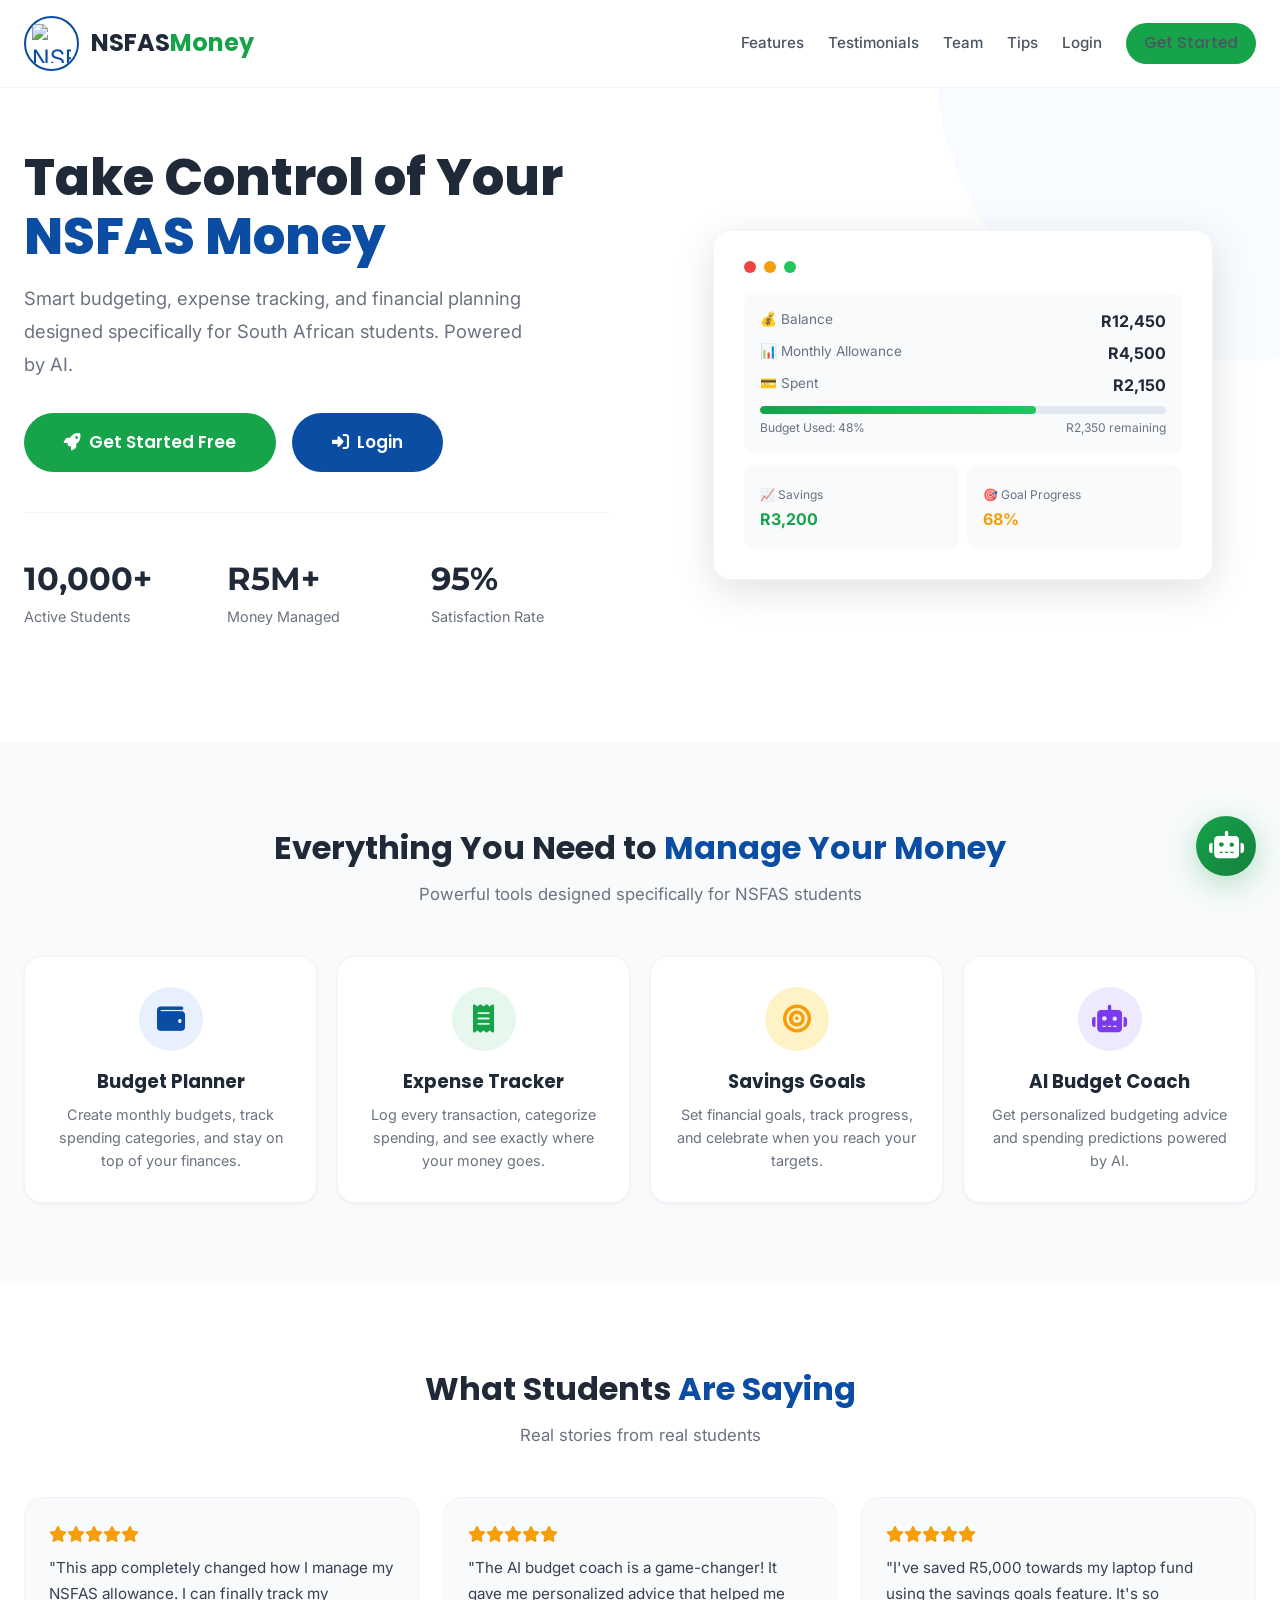
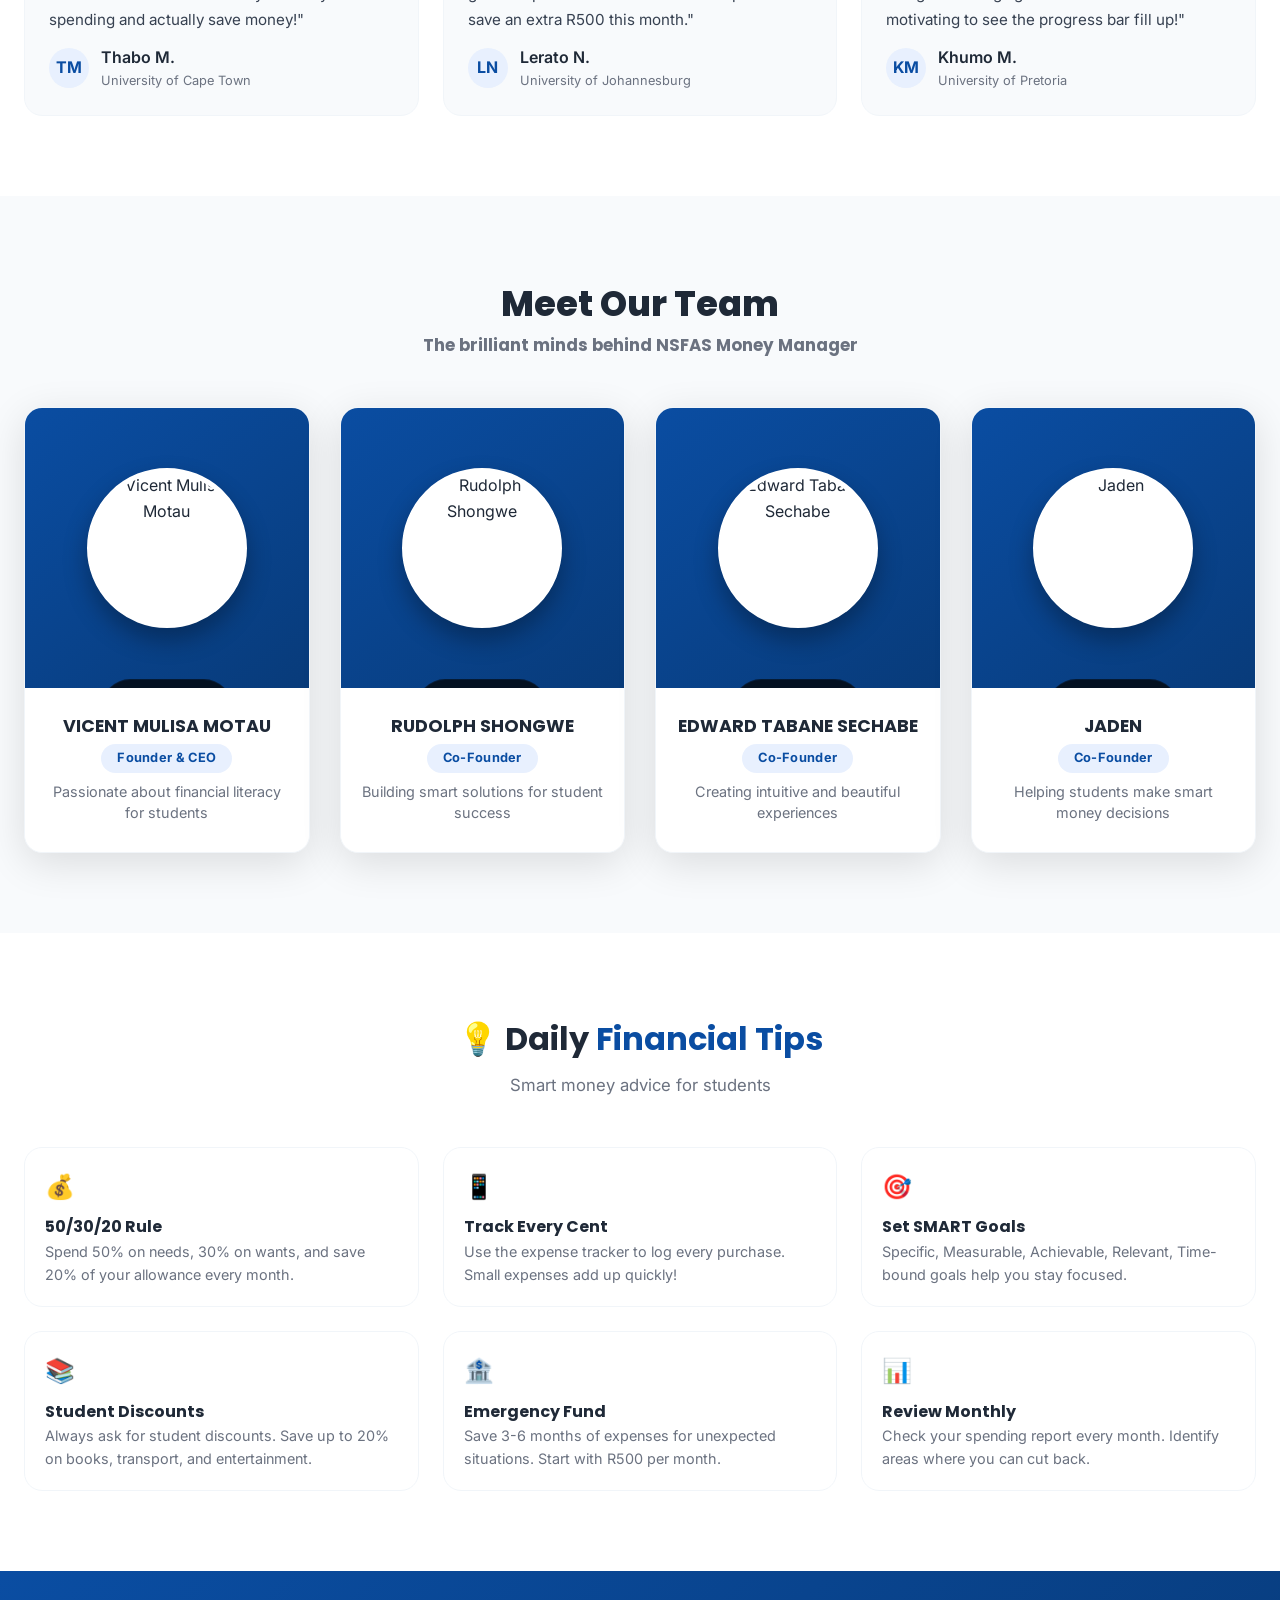
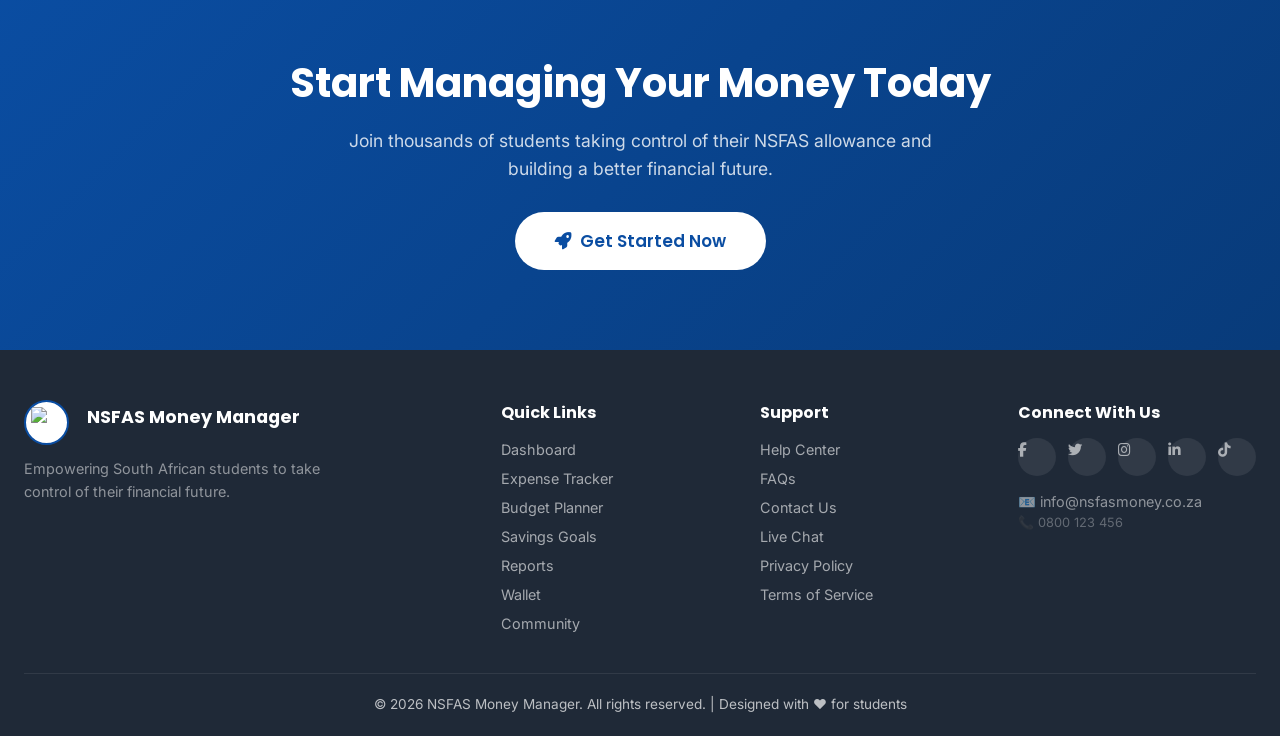
==== commit 697b3bc2: "Refactor background styles and user data initialization Updated various sections to use solid backgr" ====
--- a/index.html
+++ b/index.html
@@ -547,55 +547,17 @@
             display: none;
             min-height: 100vh;
             background: var(--white);
-            /* ============================================
-               LANDING PAGE BACKGROUND IMAGE UPDATE
-               Applied to .landing-page, covers entire page
-               ============================================ */
-            background-image: url('https://i.postimg.cc/ydF7HNQk/IMG-20260802-WA0042-1.jpg');
-            background-size: cover;
-            background-position: center;
-            background-attachment: fixed;
-            background-repeat: no-repeat;
         }
         .landing-page.active { display: block; }
-
-        /* semi-transparent overlay for readability */
-        .landing-page .container {
-            background: rgba(255, 255, 255, 0.80);
-            backdrop-filter: blur(4px);
-            -webkit-backdrop-filter: blur(4px);
-            padding: 20px 24px;
-            border-radius: var(--radius);
-            margin-top: 10px;
-            margin-bottom: 10px;
-        }
-        body.dark-mode .landing-page .container {
-            background: rgba(15, 23, 42, 0.80);
-        }
 
         .landing-nav {
             padding: 16px 0;
             border-bottom: 1px solid var(--gray-100);
-            background: rgba(255, 255, 255, 0.85);
-            backdrop-filter: blur(8px);
-            -webkit-backdrop-filter: blur(8px);
+            background: var(--white);
             position: sticky;
             top: 0;
             z-index: 100;
             transition: box-shadow 0.3s;
-        }
-        body.dark-mode .landing-nav {
-            background: rgba(30, 41, 59, 0.85);
-            border-color: #334155;
-        }
-        .landing-nav .container {
-            background: transparent !important;
-            backdrop-filter: none !important;
-            -webkit-backdrop-filter: none !important;
-            padding: 0 24px !important;
-            margin-top: 0 !important;
-            margin-bottom: 0 !important;
-            border-radius: 0 !important;
         }
         .landing-nav.scrolled {
             box-shadow: var(--shadow);
@@ -666,19 +628,21 @@
         /* Hero Section */
         .hero-section {
             padding: 60px 0 80px;
-            background: transparent;
+            background: var(--white);
             position: relative;
             overflow: hidden;
         }
-        .hero-section .container {
-            background: rgba(255, 255, 255, 0.85);
-            backdrop-filter: blur(6px);
-            -webkit-backdrop-filter: blur(6px);
-            border-radius: var(--radius);
-            padding: 40px;
-        }
-        body.dark-mode .hero-section .container {
-            background: rgba(15, 23, 42, 0.85);
+        .hero-section::before {
+            content: '';
+            position: absolute;
+            top: -50%;
+            right: -20%;
+            width: 600px;
+            height: 600px;
+            border-radius: 50%;
+            background: var(--primary-blue-light);
+            opacity: 0.3;
+            pointer-events: none;
         }
         .hero-section .container {
             position: relative;
@@ -794,17 +758,7 @@
            ============================================ */
         .features-section {
             padding: 80px 0;
-            background: transparent;
-        }
-        .features-section .container {
-            background: rgba(255, 255, 255, 0.85);
-            backdrop-filter: blur(6px);
-            -webkit-backdrop-filter: blur(6px);
-            border-radius: var(--radius);
-            padding: 40px;
-        }
-        body.dark-mode .features-section .container {
-            background: rgba(15, 23, 42, 0.85);
+            background: var(--gray-50);
         }
 
         .feature-card {
@@ -854,21 +808,11 @@
         }
 
         /* ============================================
-           TESTIMONIALS SECTION
+           TESTIMONIALS
            ============================================ */
         .testimonials-section {
             padding: 80px 0;
-            background: transparent;
-        }
-        .testimonials-section .container {
-            background: rgba(255, 255, 255, 0.85);
-            backdrop-filter: blur(6px);
-            -webkit-backdrop-filter: blur(6px);
-            border-radius: var(--radius);
-            padding: 40px;
-        }
-        body.dark-mode .testimonials-section .container {
-            background: rgba(15, 23, 42, 0.85);
+            background: var(--white);
         }
         .testimonial-card {
             background: var(--gray-50);
@@ -921,17 +865,7 @@
            ============================================ */
         .team-section {
             padding: 80px 0;
-            background: transparent;
-        }
-        .team-section .container {
-            background: rgba(255, 255, 255, 0.85);
-            backdrop-filter: blur(6px);
-            -webkit-backdrop-filter: blur(6px);
-            border-radius: var(--radius);
-            padding: 40px;
-        }
-        body.dark-mode .team-section .container {
-            background: rgba(15, 23, 42, 0.85);
+            background: var(--gray-50);
         }
         .team-section .section-title {
             text-align: center;
@@ -1085,14 +1019,9 @@
            ============================================ */
         .cta-section {
             padding: 80px 0;
-            background: rgba(10, 77, 162, 0.85);
-            backdrop-filter: blur(4px);
-            -webkit-backdrop-filter: blur(4px);
+            background: linear-gradient(135deg, var(--primary-blue), var(--primary-blue-dark));
             text-align: center;
             color: var(--white);
-        }
-        body.dark-mode .cta-section {
-            background: rgba(10, 77, 162, 0.85);
         }
         .cta-section h2 {
             font-family: var(--font-primary);
@@ -1112,20 +1041,9 @@
            FOOTER - LARGER LOGO
            ============================================ */
         .site-footer {
-            background: rgba(31, 41, 55, 0.9);
-            backdrop-filter: blur(4px);
-            -webkit-backdrop-filter: blur(4px);
+            background: var(--gray-800);
             color: rgba(255,255,255,0.7);
             padding: 50px 0 20px;
-        }
-        .site-footer .container {
-            background: transparent !important;
-            backdrop-filter: none !important;
-            -webkit-backdrop-filter: none !important;
-            padding: 0 24px !important;
-            margin-top: 0 !important;
-            margin-bottom: 0 !important;
-            border-radius: 0 !important;
         }
         .site-footer .footer-grid {
             display: grid;
@@ -1224,6 +1142,9 @@
             display: none;
             background: var(--gray-50);
             min-height: 100vh;
+            /* ============================================
+               DASHBOARD BACKGROUND IMAGE UPDATE - FIXED URL
+               ============================================ */
             background-image: url('https://i.postimg.cc/ydF7HNQk/IMG-20260802-WA0042-1.jpg');
             background-size: cover;
             background-position: center;
@@ -1232,6 +1153,7 @@
         }
         .app-content.active { display: block; }
 
+        /* semi-transparent overlay for readability */
         .app-content .container {
             background: rgba(255, 255, 255, 0.82);
             backdrop-filter: blur(6px);
@@ -1252,9 +1174,7 @@
            APP NAVBAR - LARGER LOGO
            ============================================ */
         .app-navbar {
-            background: rgba(255, 255, 255, 0.9);
-            backdrop-filter: blur(8px);
-            -webkit-backdrop-filter: blur(8px);
+            background: var(--white);
             border-bottom: 1px solid var(--gray-100);
             padding: 12px 0;
             position: sticky;
@@ -1264,7 +1184,7 @@
             transition: background 0.3s;
         }
         body.dark-mode .app-navbar {
-            background: rgba(30, 41, 59, 0.9);
+            background: #1e293b;
             border-color: #334155;
         }
         .app-navbar .container {
@@ -2285,7 +2205,6 @@
             .wallet-section { grid-template-columns: 1fr 1fr; }
             .splitter-grid { grid-template-columns: 1fr; }
             .app-content .container { padding: 16px; }
-            .landing-page .container { padding: 16px; }
         }
 
         @media (max-width: 768px) {
@@ -2319,11 +2238,6 @@
             .app-navbar .logo .logo-icon { width: 40px; height: 40px; }
             .profile-card .profile-avatar { width: 100px; height: 100px; font-size: 38px; }
             .app-content .container { padding: 12px; }
-            .landing-page .container { padding: 12px; }
-            .hero-section .container { padding: 24px; }
-            .features-section .container { padding: 24px; }
-            .testimonials-section .container { padding: 24px; }
-            .team-section .container { padding: 24px; }
         }
 
         @media (max-width: 480px) {
@@ -2345,11 +2259,6 @@
             .profile-card .profile-avatar { width: 80px; height: 80px; font-size: 32px; }
             .site-footer .footer-grid .logo .logo-icon { width: 38px; height: 38px; }
             .app-content .container { padding: 8px; }
-            .landing-page .container { padding: 8px; }
-            .hero-section .container { padding: 16px; }
-            .features-section .container { padding: 16px; }
-            .testimonials-section .container { padding: 16px; }
-            .team-section .container { padding: 16px; }
         }
 
         /* ============================================
@@ -2364,7 +2273,6 @@
             .card, .chart-container, .stat-card { box-shadow: none !important; border: 1px solid #ddd !important; }
             body { background: white !important; }
             .app-content .container { background: white !important; backdrop-filter: none !important; -webkit-backdrop-filter: none !important; }
-            .landing-page .container { background: white !important; backdrop-filter: none !important; -webkit-backdrop-filter: none !important; }
         }
     </style>
 </head>
@@ -2382,6 +2290,7 @@
         <div class="auth-box">
             <div class="auth-logo">
                 <div class="logo-icon">
+                    <!-- REPLACE WITH YOUR LOGO URL -->
                     <img src="https://i.postimg.cc/5N9Tp4dr/IMG-20260512-WA0002.jpg" alt="NSFAS Logo">
                 </div>
                 <h1>NSFAS Money Manager</h1>
@@ -2421,6 +2330,7 @@
         <div class="auth-box">
             <div class="auth-logo">
                 <div class="logo-icon">
+                    <!-- REPLACE WITH YOUR LOGO URL -->
                     <img src="https://i.postimg.cc/5N9Tp4dr/IMG-20260512-WA0002.jpg" alt="NSFAS Logo">
                 </div>
                 <h1>NSFAS Money Manager</h1>
@@ -2493,6 +2403,7 @@
             <div class="container">
                 <div class="logo">
                     <div class="logo-icon">
+                        <!-- REPLACE WITH YOUR LOGO URL -->
                         <img src="https://i.postimg.cc/5N9Tp4dr/IMG-20260512-WA0002.jpg" alt="NSFAS Logo">
                     </div>
                     <h1>NSFAS<span>Money</span></h1>
@@ -2662,7 +2573,7 @@
                         </div>
                         <div class="team-info">
                             <h4>RUDOLPH SHONGWE</h4>
-                            <span class="team-role">Lead Developer</span>
+                            <span class="team-role">Co-Founder</span>
                             <p>Building smart solutions for student success</p>
                         </div>
                     </div>
@@ -2678,7 +2589,7 @@
                         </div>
                         <div class="team-info">
                             <h4>EDWARD TABANE SECHABE</h4>
-                            <span class="team-role">UI/UX Designer</span>
+                            <span class="team-role">Co-Founder</span>
                             <p>Creating intuitive and beautiful experiences</p>
                         </div>
                     </div>
@@ -2694,7 +2605,7 @@
                         </div>
                         <div class="team-info">
                             <h4>JADEN</h4>
-                            <span class="team-role">Financial Advisor</span>
+                            <span class="team-role">Co-Founder</span>
                             <p>Helping students make smart money decisions</p>
                         </div>
                     </div>
@@ -2703,7 +2614,7 @@
         </section>
 
         <!-- Financial Tips -->
-        <section class="features-section" id="tips" style="background:transparent;">
+        <section class="features-section" id="tips" style="background:var(--white);">
             <div class="container">
                 <div class="text-center" style="margin-bottom:48px;">
                     <h2 class="section-title">💡 Daily <span class="text-primary-blue">Financial Tips</span></h2>
@@ -2838,6 +2749,7 @@
             <div class="container">
                 <div class="logo">
                     <div class="logo-icon">
+                        <!-- REPLACE WITH YOUR LOGO URL -->
                         <img src="https://i.postimg.cc/5N9Tp4dr/IMG-20260512-WA0002.jpg" alt="NSFAS Logo">
                     </div>
                     <h1>NSFAS<span>Money</span></h1>
@@ -3405,6 +3317,9 @@
                                     <option>Afrikaans</option>
                                     <option>isiZulu</option>
                                     <option>isiXhosa</option>
+                                    <option>Xitsonga</option>
+                                    <option>Tshivenda</option>
+                                    <option>Sepedi</option>
                                 </select>
                             </div>
                             <button class="btn btn-outline" onclick="if(confirm('Change password?')){alert('📧 Password reset link sent to your email.');}"><i class="fas fa-key"></i> Change Password</button>
@@ -3867,6 +3782,7 @@
                 return false;
             }
 
+            // New user starts with zero financial data
             const newUser = {
                 firstName,
                 lastName,
@@ -3879,15 +3795,16 @@
                 password,
                 status: 'Active',
                 registeredAt: new Date().toISOString(),
-                allowance: 4500,
-                balance: 4500,
+                // Everything starts at zero
+                allowance: 0,
+                balance: 0,
                 savings: 0,
                 transactions: [],
                 budgetCategories: [],
                 goals: [],
                 reminders: [],
-                monthlyBudget: 4500,
-                rewards: ['Budget Beginner', '30-Day Streak'],
+                monthlyBudget: 0,
+                rewards: [],
                 communityPosts: []
             };
 
@@ -3911,7 +3828,7 @@
                 document.getElementById('landingPage').classList.add('active');
                 document.getElementById('loginPage').classList.remove('active');
                 document.getElementById('registerPage').classList.remove('active');
-                document.getElementById('notifCount').textContent = '3';
+                document.getElementById('notifCount').textContent = '0';
             }
         }
 
@@ -4512,6 +4429,7 @@
 
             if (type === 'income') {
                 user.balance = (user.balance || 0) + amount;
+                user.allowance = (user.allowance || 0) + amount;
             } else {
                 user.balance = (user.balance || 0) - amount;
                 const savingsContribution = amount * 0.1;
@@ -4574,6 +4492,7 @@
                 date: new Date().toISOString()
             });
             user.balance = (user.balance || 0) + amount;
+            user.allowance = (user.allowance || 0) + amount;
 
             updateUserData(user);
             refreshAll();
@@ -4589,6 +4508,7 @@
             if (transaction) {
                 if (transaction.type === 'income') {
                     user.balance = (user.balance || 0) - transaction.amount;
+                    user.allowance = (user.allowance || 0) - transaction.amount;
                 } else {
                     user.balance = (user.balance || 0) + transaction.amount;
                     user.savings = (user.savings || 0) - (transaction.amount * 0.1);
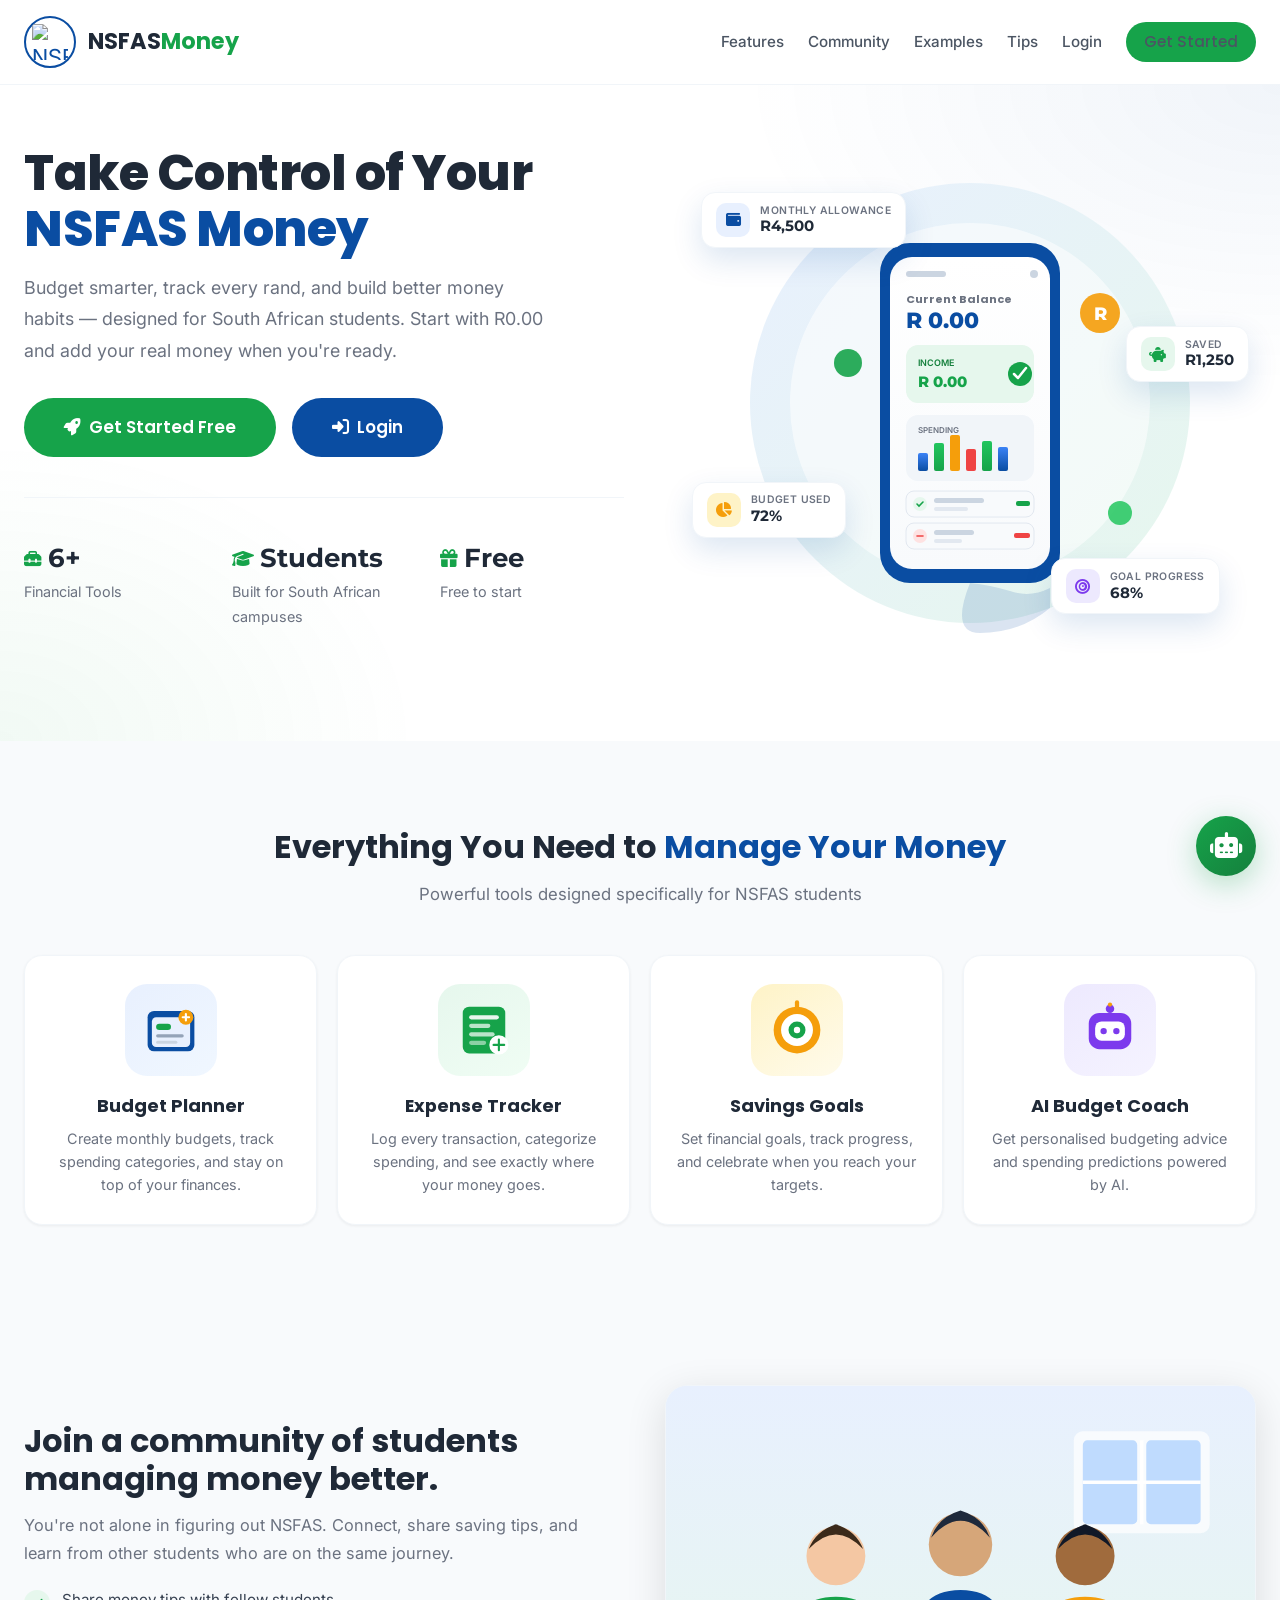
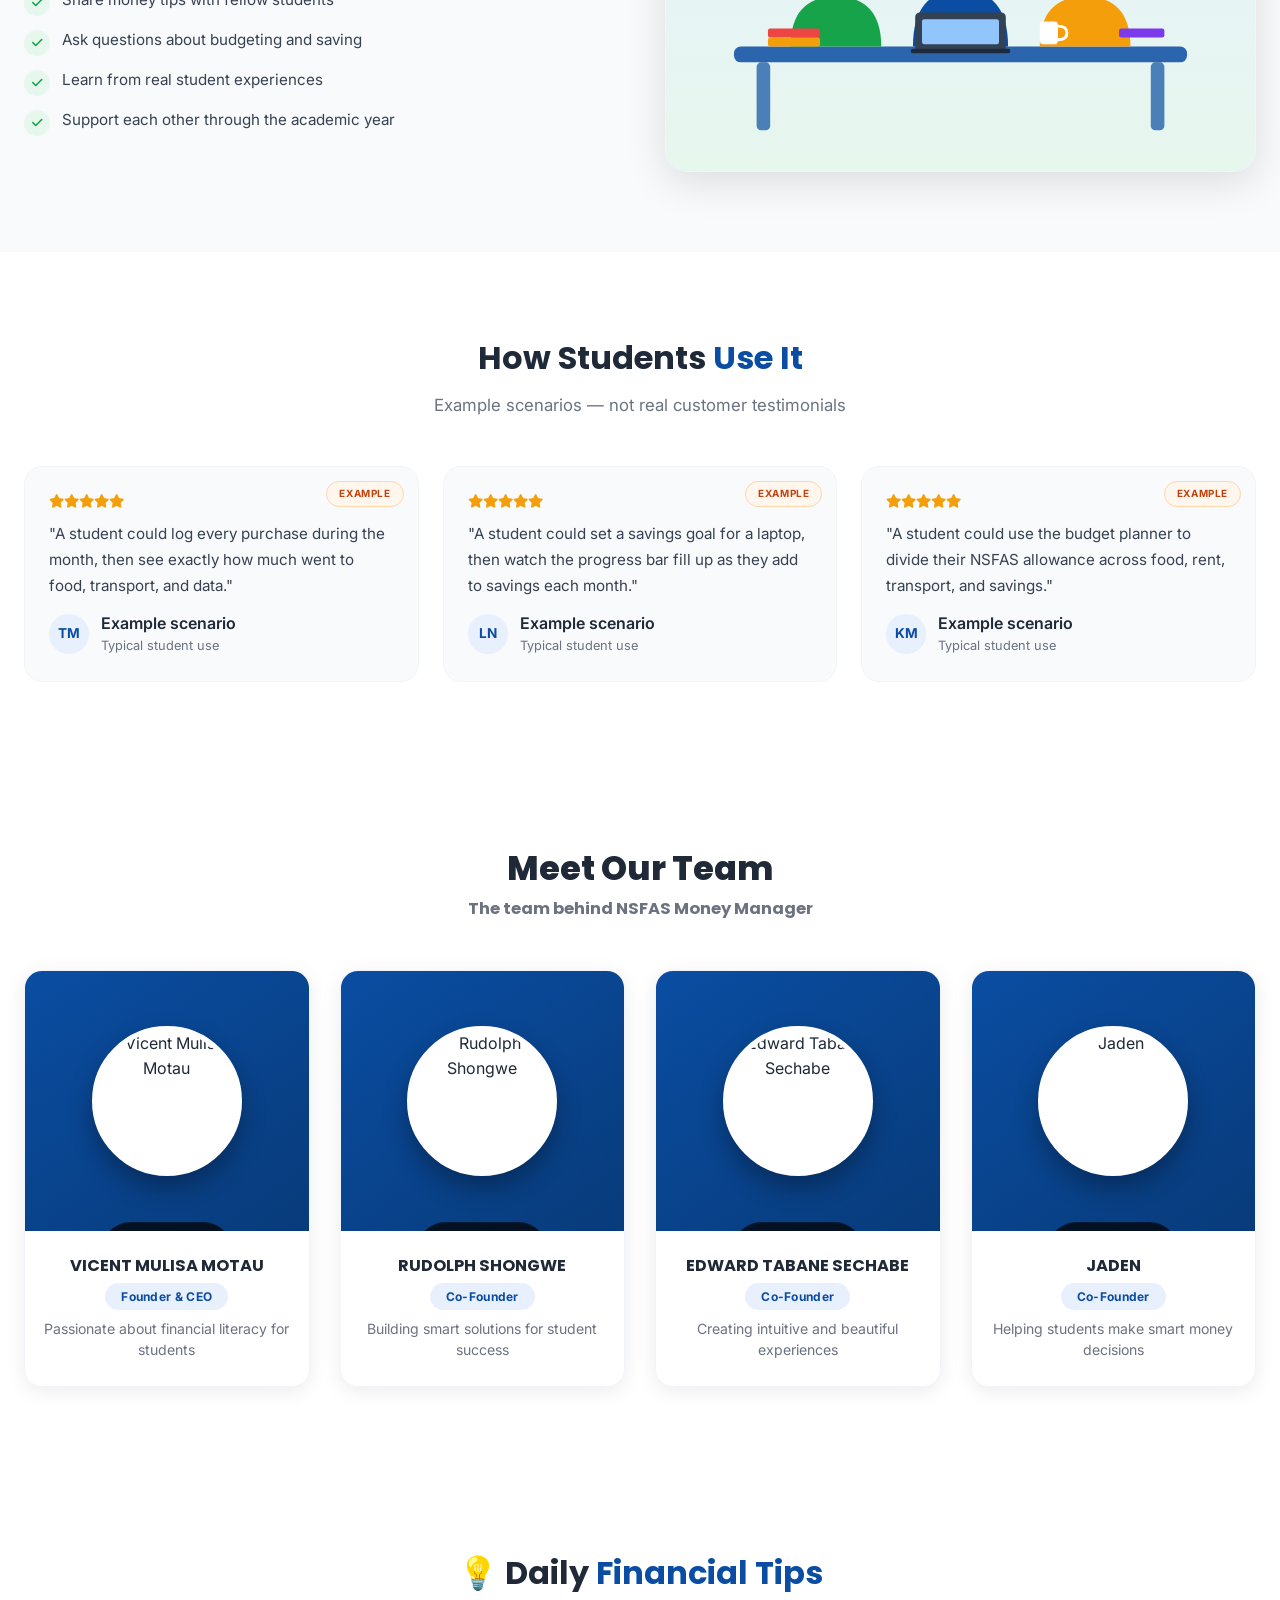
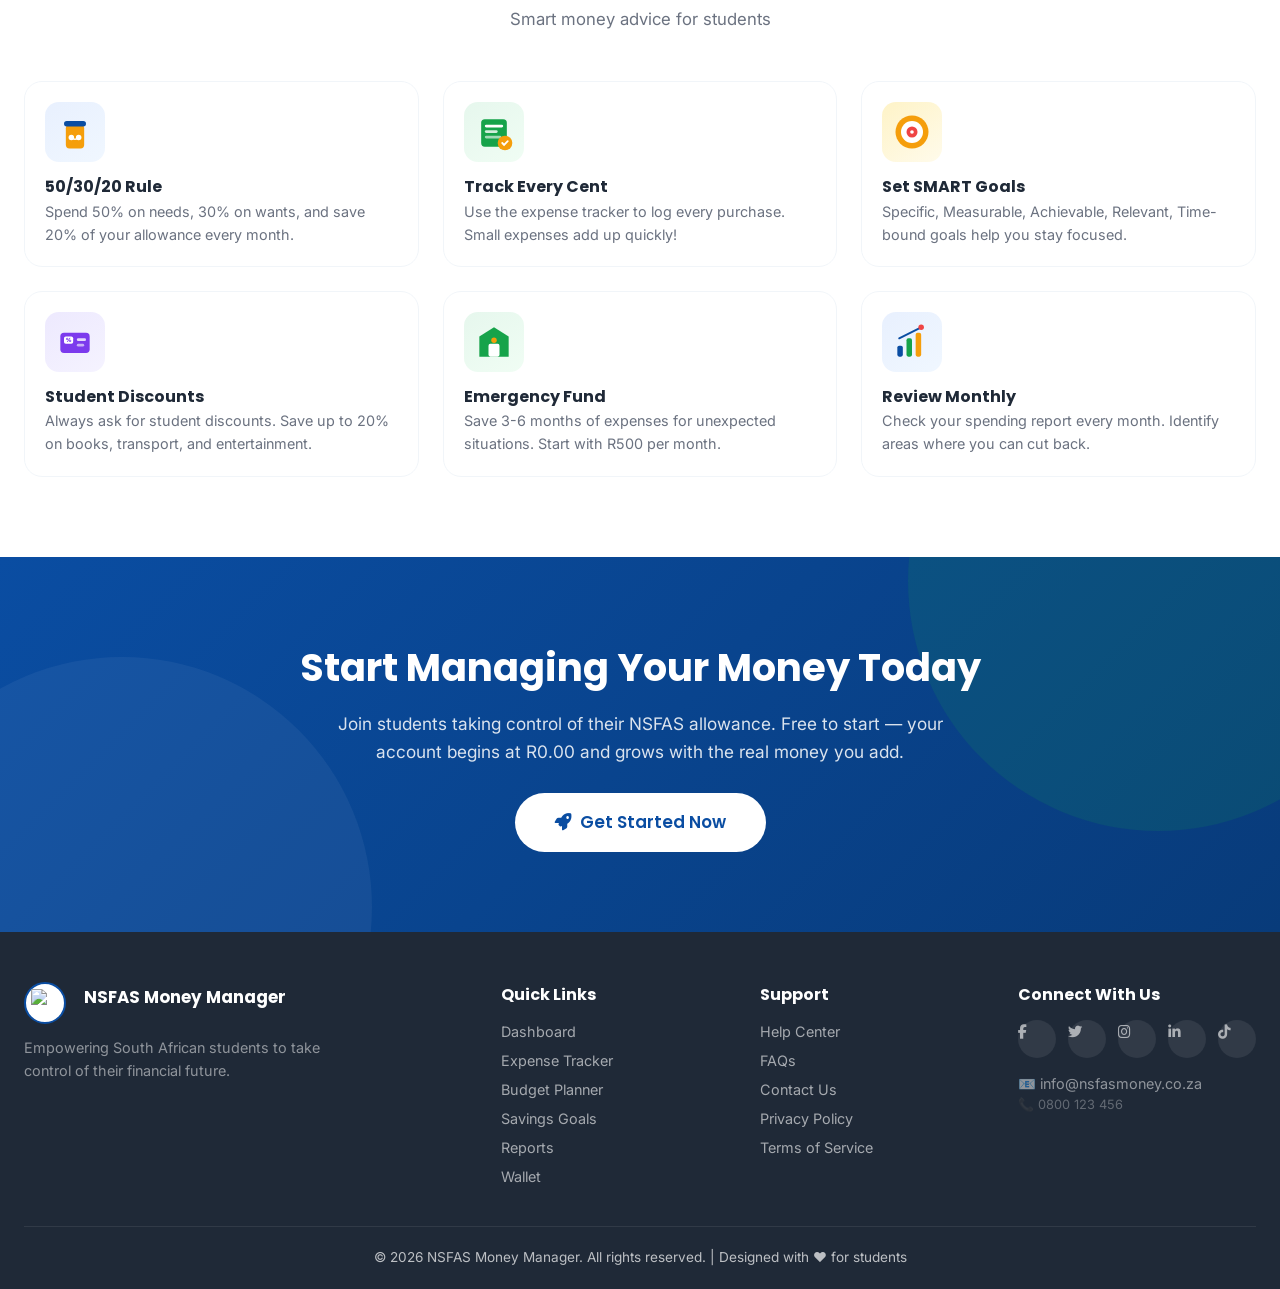
==== commit 79215aa5: "Update index.html" ====
--- a/index.html
+++ b/index.html
@@ -3,7 +3,8 @@
 <head>
     <meta charset="UTF-8">
     <meta name="viewport" content="width=device-width, initial-scale=1.0, maximum-scale=1.5, user-scalable=yes, viewport-fit=cover">
-    <title>NSFAS Money Manager – Complete Student Finance Platform</title>
+    <meta name="theme-color" content="#0A4DA2">
+    <title>NSFAS Money Manager – Smart Student Finance</title>
     <link href="https://fonts.googleapis.com/css2?family=Inter:wght@300;400;500;600;700;800;900&family=Poppins:wght@300;400;500;600;700;800;900&family=Montserrat:wght@300;400;500;600;700;800;900&display=swap" rel="stylesheet">
     <link rel="stylesheet" href="https://cdnjs.cloudflare.com/ajax/libs/font-awesome/6.5.1/css/all.min.css">
     <script src="https://cdn.jsdelivr.net/npm/chart.js"></script>
@@ -39,6 +40,7 @@
             --shadow-sm: 0 1px 3px rgba(0,0,0,0.06);
             --shadow: 0 4px 20px rgba(0,0,0,0.08);
             --shadow-lg: 0 10px 40px rgba(0,0,0,0.12);
+            --shadow-xl: 0 24px 60px rgba(10, 77, 162, 0.14);
             --radius: 18px;
             --radius-sm: 10px;
             --transition: 0.3s cubic-bezier(0.4, 0, 0.2, 1);
@@ -47,15 +49,9 @@
             --font-numbers: 'Montserrat', 'Poppins', sans-serif;
         }
 
-        * {
-            margin: 0;
-            padding: 0;
-            box-sizing: border-box;
-        }
-
-        html {
-            scroll-behavior: smooth;
-        }
+        * { margin: 0; padding: 0; box-sizing: border-box; }
+
+        html { scroll-behavior: smooth; }
 
         body {
             font-family: var(--font-secondary);
@@ -65,12 +61,10 @@
             min-height: 100vh;
             overflow-x: hidden;
             transition: background 0.3s, color 0.3s;
-        }
-
-        body.dark-mode {
-            background: #0f172a;
-            color: #e2e8f0;
-        }
+            -webkit-font-smoothing: antialiased;
+        }
+
+        body.dark-mode { background: #0f172a; color: #e2e8f0; }
 
         /* ============================================
            SCROLLBAR
@@ -83,11 +77,7 @@
         /* ============================================
            UTILITY
            ============================================ */
-        .container {
-            max-width: 1280px;
-            margin: 0 auto;
-            padding: 0 24px;
-        }
+        .container { max-width: 1280px; margin: 0 auto; padding: 0 24px; }
 
         .text-primary-blue { color: var(--primary-blue); }
         .text-primary-green { color: var(--primary-green); }
@@ -153,22 +143,18 @@
             text-decoration: none;
             text-align: center;
             justify-content: center;
-        }
-
-        .btn-primary {
-            background: var(--primary-green);
-            color: var(--white);
-        }
+            position: relative;
+            overflow: hidden;
+        }
+
+        .btn-primary { background: var(--primary-green); color: var(--white); }
         .btn-primary:hover {
             background: var(--primary-green-dark);
             transform: translateY(-2px);
             box-shadow: 0 8px 30px rgba(22, 163, 74, 0.3);
         }
 
-        .btn-secondary {
-            background: var(--primary-blue);
-            color: var(--white);
-        }
+        .btn-secondary { background: var(--primary-blue); color: var(--white); }
         .btn-secondary:hover {
             background: var(--primary-blue-dark);
             transform: translateY(-2px);
@@ -186,10 +172,7 @@
             transform: translateY(-2px);
         }
 
-        .btn-white {
-            background: var(--white);
-            color: var(--primary-blue);
-        }
+        .btn-white { background: var(--white); color: var(--primary-blue); }
         .btn-white:hover {
             transform: translateY(-2px);
             box-shadow: 0 8px 30px rgba(255,255,255,0.3);
@@ -216,6 +199,14 @@
         .badge-warning { background: #fef3c7; color: var(--warning); }
         .badge-info { background: var(--primary-blue-light); color: var(--primary-blue); }
         .badge-gold { background: #fef3c7; color: var(--gold); }
+        .badge-example {
+            background: #fff7ed;
+            color: #c2410c;
+            border: 1px solid #fed7aa;
+            font-size: 0.62rem;
+            font-weight: 700;
+            letter-spacing: 0.6px;
+        }
 
         .card {
             background: var(--white);
@@ -225,10 +216,7 @@
             transition: var(--transition);
             border: 1px solid var(--gray-100);
         }
-        .card:hover {
-            box-shadow: var(--shadow);
-            transform: translateY(-2px);
-        }
+        .card:hover { box-shadow: var(--shadow); transform: translateY(-2px); }
 
         body.dark-mode .card,
         body.dark-mode .stat-card,
@@ -267,10 +255,7 @@
             from { opacity: 0; transform: translateY(30px); }
             to { opacity: 1; transform: translateY(0); }
         }
-        @keyframes fadeIn {
-            from { opacity: 0; }
-            to { opacity: 1; }
-        }
+        @keyframes fadeIn { from { opacity: 0; } to { opacity: 1; } }
         @keyframes slideIn {
             from { transform: translateX(-20px); opacity: 0; }
             to { transform: translateX(0); opacity: 1; }
@@ -287,25 +272,42 @@
             from { opacity: 0; transform: translateY(10px); }
             to { opacity: 1; transform: translateY(0); }
         }
-        @keyframes float {
+        @keyframes floaty {
             0%, 100% { transform: translateY(0px); }
-            50% { transform: translateY(-10px); }
-        }
-
-        .animate-fade-up {
-            animation: fadeInUp 0.6s ease forwards;
-        }
-        .animate-fade {
-            animation: fadeIn 0.5s ease forwards;
-        }
-        .animate-slide {
-            animation: slideIn 0.5s ease forwards;
-        }
-        .animate-counter {
-            animation: counter 0.8s ease forwards;
-        }
-        .animate-float {
-            animation: float 3s ease-in-out infinite;
+            50% { transform: translateY(-12px); }
+        }
+        @keyframes floatyDelay {
+            0%, 100% { transform: translateY(0px); }
+            50% { transform: translateY(-8px); }
+        }
+        @keyframes drawRing {
+            from { stroke-dashoffset: var(--ring-circumference, 283); }
+        }
+        @keyframes growBar {
+            from { width: 0 !important; }
+        }
+
+        .animate-fade-up { animation: fadeInUp 0.6s ease forwards; }
+        .animate-fade { animation: fadeIn 0.5s ease forwards; }
+        .animate-slide { animation: slideIn 0.5s ease forwards; }
+        .animate-counter { animation: counter 0.8s ease forwards; }
+        .animate-float { animation: floaty 3s ease-in-out infinite; }
+
+        /* ============================================
+           REDUCED MOTION SUPPORT
+           ============================================ */
+        @media (prefers-reduced-motion: reduce) {
+            *, *::before, *::after {
+                animation-duration: 0.001ms !important;
+                animation-iteration-count: 1 !important;
+                transition-duration: 0.001ms !important;
+                scroll-behavior: auto !important;
+            }
+            .animate-fade-up,
+            .animate-fade,
+            .animate-slide,
+            .animate-counter,
+            .animate-float { animation: none !important; }
         }
 
         /* ============================================
@@ -313,10 +315,7 @@
            ============================================ */
         .bg-particles {
             position: fixed;
-            top: 0;
-            left: 0;
-            width: 100%;
-            height: 100%;
+            top: 0; left: 0; width: 100%; height: 100%;
             z-index: -1;
             pointer-events: none;
             overflow: hidden;
@@ -346,27 +345,75 @@
             padding: 40px 20px;
             background: linear-gradient(135deg, var(--primary-blue-dark), var(--primary-blue));
             position: relative;
-            background-image: url('https://i.postimg.cc/tR2Y4MSM/IMG-20260802-WA0040.jpg');
-            background-size: cover;
-            background-position: center;
-            background-repeat: no-repeat;
         }
         .auth-page.active { display: flex; }
 
-        .auth-page::before {
-            content: '';
-            position: absolute;
-            top: 0;
-            left: 0;
+        /* Auth layout with side illustration */
+        .auth-layout {
+            display: grid;
+            grid-template-columns: 1fr 1fr;
+            gap: 60px;
+            align-items: center;
+            max-width: 1100px;
             width: 100%;
-            height: 100%;
-            background: rgba(0,0,0,0.4);
-            backdrop-filter: blur(2px);
-            pointer-events: none;
+            position: relative;
+            z-index: 2;
+        }
+
+        .auth-illustration {
+            display: flex;
+            flex-direction: column;
+            color: var(--white);
+            padding: 20px;
+        }
+        .auth-illustration h2 {
+            font-family: var(--font-primary);
+            font-size: 2.4rem;
+            font-weight: 800;
+            line-height: 1.2;
+            margin-bottom: 16px;
+        }
+        .auth-illustration h2 span { color: #86efac; }
+        .auth-illustration p {
+            font-size: 1.05rem;
+            color: rgba(255,255,255,0.82);
+            margin-bottom: 24px;
+            max-width: 420px;
+        }
+        .auth-illustration svg {
+            width: 100%;
+            max-width: 460px;
+            height: auto;
+            filter: drop-shadow(0 20px 40px rgba(0,0,0,0.25));
+        }
+        .auth-feature-list {
+            list-style: none;
+            display: flex;
+            flex-direction: column;
+            gap: 10px;
+            margin-top: 8px;
+        }
+        .auth-feature-list li {
+            display: flex;
+            align-items: center;
+            gap: 10px;
+            color: rgba(255,255,255,0.92);
+            font-size: 0.95rem;
+        }
+        .auth-feature-list li i {
+            color: #86efac;
+            width: 22px;
+            height: 22px;
+            border-radius: 50%;
+            background: rgba(134, 239, 172, 0.18);
+            display: flex;
+            align-items: center;
+            justify-content: center;
+            font-size: 0.7rem;
         }
 
         .auth-box {
-            background: rgba(255,255,255,0.92);
+            background: rgba(255,255,255,0.97);
             backdrop-filter: blur(8px);
             border-radius: var(--radius);
             padding: 40px 35px;
@@ -375,79 +422,54 @@
             position: relative;
             box-shadow: 0 20px 60px rgba(0,0,0,0.3);
             animation: fadeInUp 0.6s ease;
-            max-height: 95vh;
+            max-height: 92vh;
             overflow-y: auto;
             border: 1px solid rgba(255,255,255,0.2);
+            margin: 0 auto;
         }
 
         body.dark-mode .auth-box {
-            background: rgba(30, 41, 59, 0.92);
+            background: rgba(30, 41, 59, 0.97);
             border-color: rgba(255,255,255,0.1);
         }
 
-        /* ============================================
-           AUTH BOX - LARGER LOGO
-           ============================================ */
-        .auth-box .auth-logo {
-            text-align: center;
-            margin-bottom: 24px;
-        }
+        .auth-box .auth-logo { text-align: center; margin-bottom: 24px; }
         .auth-box .auth-logo .logo-icon {
-            width: 85px;
-            height: 85px;
+            width: 80px; height: 80px;
             margin: 0 auto 12px;
             border-radius: 50%;
             border: 3px solid var(--primary-blue);
             background: var(--white);
-            display: flex;
-            align-items: center;
-            justify-content: center;
-            font-size: 38px;
-            color: var(--primary-blue);
+            display: flex; align-items: center; justify-content: center;
+            font-size: 34px; color: var(--primary-blue);
             overflow: hidden;
         }
         .auth-box .auth-logo .logo-icon img {
-            width: 100%;
-            height: 100%;
-            object-fit: contain;
-            padding: 10px;
+            width: 100%; height: 100%; object-fit: contain; padding: 10px;
         }
         .auth-box .auth-logo h1 {
             font-family: var(--font-primary);
-            font-size: 1.7rem;
-            color: var(--gray-800);
-        }
-        .auth-box .auth-logo p {
-            color: var(--gray-500);
-            font-size: 0.9rem;
-        }
+            font-size: 1.6rem; color: var(--gray-800);
+        }
+        body.dark-mode .auth-box .auth-logo h1 { color: #fff; }
+        .auth-box .auth-logo p { color: var(--gray-500); font-size: 0.88rem; }
 
         .auth-box h2 {
             font-family: var(--font-primary);
-            font-size: 1.6rem;
-            color: var(--gray-800);
-            margin-bottom: 4px;
-        }
-        .auth-box .auth-subtitle {
-            color: var(--gray-500);
-            font-size: 0.95rem;
-            margin-bottom: 24px;
-        }
-
-        .auth-box .input-group {
-            margin-bottom: 16px;
-        }
+            font-size: 1.5rem; color: var(--gray-800); margin-bottom: 4px;
+        }
+        body.dark-mode .auth-box h2 { color: #fff; }
+        .auth-box .auth-subtitle { color: var(--gray-500); font-size: 0.95rem; margin-bottom: 24px; }
+
+        .auth-box .input-group { margin-bottom: 16px; }
         .auth-box .input-group label {
-            display: block;
-            font-size: 0.85rem;
-            font-weight: 600;
-            color: var(--gray-700);
-            margin-bottom: 4px;
-        }
+            display: block; font-size: 0.85rem; font-weight: 600;
+            color: var(--gray-700); margin-bottom: 4px;
+        }
+        body.dark-mode .auth-box .input-group label { color: #cbd5e1; }
         .auth-box .input-group input,
         .auth-box .input-group select {
-            width: 100%;
-            padding: 12px 16px;
+            width: 100%; padding: 12px 16px;
             border: 2px solid var(--gray-200);
             border-radius: var(--radius-sm);
             font-size: 0.95rem;
@@ -458,43 +480,29 @@
         }
         .auth-box .input-group input:focus,
         .auth-box .input-group select:focus {
-            outline: none;
-            border-color: var(--primary-blue);
+            outline: none; border-color: var(--primary-blue);
             box-shadow: 0 0 0 4px rgba(10, 77, 162, 0.1);
         }
 
         .auth-box .auth-options {
-            display: flex;
-            justify-content: space-between;
-            align-items: center;
-            margin: 16px 0;
-            font-size: 0.9rem;
+            display: flex; justify-content: space-between; align-items: center;
+            margin: 16px 0; font-size: 0.9rem;
         }
         .auth-box .auth-options label {
-            display: flex;
-            align-items: center;
-            gap: 6px;
-            color: var(--gray-600);
-            cursor: pointer;
+            display: flex; align-items: center; gap: 6px;
+            color: var(--gray-600); cursor: pointer;
         }
         .auth-box .auth-options a {
-            color: var(--primary-blue);
-            text-decoration: none;
-            font-weight: 600;
+            color: var(--primary-blue); text-decoration: none; font-weight: 600;
         }
         .auth-box .auth-options a:hover { text-decoration: underline; }
 
         .auth-box .auth-btn {
-            width: 100%;
-            padding: 14px;
-            border: none;
-            border-radius: var(--radius-sm);
-            background: var(--primary-green);
-            color: white;
-            font-family: var(--font-primary);
-            font-weight: 700;
-            font-size: 1rem;
-            cursor: pointer;
+            width: 100%; padding: 14px;
+            border: none; border-radius: var(--radius-sm);
+            background: var(--primary-green); color: white;
+            font-family: var(--font-primary); font-weight: 700;
+            font-size: 1rem; cursor: pointer;
             transition: var(--transition);
         }
         .auth-box .auth-btn:hover {
@@ -504,514 +512,377 @@
         }
 
         .auth-box .auth-switch {
-            text-align: center;
-            margin-top: 18px;
-            color: var(--gray-600);
-            font-size: 0.95rem;
+            text-align: center; margin-top: 18px;
+            color: var(--gray-600); font-size: 0.95rem;
         }
         .auth-box .auth-switch a {
-            color: var(--primary-blue);
-            font-weight: 600;
-            cursor: pointer;
-            text-decoration: none;
+            color: var(--primary-blue); font-weight: 600;
+            cursor: pointer; text-decoration: none;
         }
         .auth-box .auth-switch a:hover { text-decoration: underline; }
 
         .auth-box .error-msg {
-            background: #fee2e2;
-            border: 1px solid #fca5a5;
-            border-radius: var(--radius-sm);
-            padding: 12px;
-            color: #b91c1c;
-            font-size: 0.9rem;
-            margin-bottom: 16px;
-            display: none;
+            background: #fee2e2; border: 1px solid #fca5a5;
+            border-radius: var(--radius-sm); padding: 12px;
+            color: #b91c1c; font-size: 0.9rem;
+            margin-bottom: 16px; display: none;
         }
         .auth-box .error-msg.show { display: block; }
         .auth-box .success-msg {
-            background: var(--primary-green-light);
-            border: 1px solid #86efac;
-            border-radius: var(--radius-sm);
-            padding: 12px;
-            color: var(--primary-green-dark);
-            font-size: 0.9rem;
-            margin-bottom: 16px;
-            display: none;
+            background: var(--primary-green-light); border: 1px solid #86efac;
+            border-radius: var(--radius-sm); padding: 12px;
+            color: var(--primary-green-dark); font-size: 0.9rem;
+            margin-bottom: 16px; display: none;
         }
         .auth-box .success-msg.show { display: block; }
+
+        .auth-trust {
+            text-align: center; margin-top: 14px;
+            font-size: 0.82rem; color: var(--gray-400);
+        }
 
         /* ============================================
            LANDING PAGE
            ============================================ */
-        .landing-page {
-            display: none;
-            min-height: 100vh;
-            background: var(--white);
-        }
+        .landing-page { display: none; min-height: 100vh; background: var(--white); }
         .landing-page.active { display: block; }
 
         .landing-nav {
             padding: 16px 0;
             border-bottom: 1px solid var(--gray-100);
             background: var(--white);
-            position: sticky;
-            top: 0;
-            z-index: 100;
+            position: sticky; top: 0; z-index: 100;
             transition: box-shadow 0.3s;
         }
-        .landing-nav.scrolled {
-            box-shadow: var(--shadow);
-        }
+        .landing-nav.scrolled { box-shadow: var(--shadow); }
         .landing-nav .container {
-            display: flex;
-            justify-content: space-between;
-            align-items: center;
-        }
-
-        /* ============================================
-           LANDING NAV - LARGER LOGO
-           ============================================ */
-        .landing-nav .logo {
-            display: flex;
-            align-items: center;
-            gap: 12px;
-        }
+            display: flex; justify-content: space-between; align-items: center;
+        }
+
+        .landing-nav .logo { display: flex; align-items: center; gap: 12px; }
         .landing-nav .logo .logo-icon {
-            width: 55px;
-            height: 55px;
+            width: 52px; height: 52px;
             border-radius: 50%;
             border: 2px solid var(--primary-blue);
             background: var(--white);
-            display: flex;
-            align-items: center;
-            justify-content: center;
-            color: var(--primary-blue);
-            font-size: 24px;
-            overflow: hidden;
-            flex-shrink: 0;
+            display: flex; align-items: center; justify-content: center;
+            color: var(--primary-blue); font-size: 22px;
+            overflow: hidden; flex-shrink: 0;
         }
         .landing-nav .logo .logo-icon img {
-            width: 100%;
-            height: 100%;
-            object-fit: contain;
-            padding: 6px;
+            width: 100%; height: 100%; object-fit: contain; padding: 6px;
         }
         .landing-nav .logo h1 {
             font-family: var(--font-primary);
-            font-size: 1.5rem;
-            color: var(--gray-800);
+            font-size: 1.4rem; color: var(--gray-800);
         }
         .landing-nav .logo h1 span { color: var(--primary-green); }
 
-        .landing-nav .nav-links {
-            display: flex;
-            align-items: center;
-            gap: 24px;
-        }
+        .landing-nav .nav-links { display: flex; align-items: center; gap: 24px; }
         .landing-nav .nav-links a {
-            text-decoration: none;
-            color: var(--gray-600);
-            font-weight: 500;
-            transition: var(--transition);
-            font-size: 0.95rem;
+            text-decoration: none; color: var(--gray-600);
+            font-weight: 500; transition: var(--transition); font-size: 0.95rem;
         }
         .landing-nav .nav-links a:hover { color: var(--primary-blue); }
         .hamburger {
-            display: none;
-            background: none;
-            border: none;
-            font-size: 24px;
-            cursor: pointer;
-            color: var(--gray-700);
+            display: none; background: none; border: none;
+            font-size: 24px; cursor: pointer; color: var(--gray-700);
         }
 
         /* Hero Section */
         .hero-section {
             padding: 60px 0 80px;
-            background: var(--white);
+            background:
+                radial-gradient(900px 500px at 100% 0%, rgba(10,77,162,0.06), transparent 60%),
+                radial-gradient(700px 500px at 0% 100%, rgba(22,163,74,0.06), transparent 60%),
+                var(--white);
             position: relative;
             overflow: hidden;
         }
-        .hero-section::before {
-            content: '';
-            position: absolute;
-            top: -50%;
-            right: -20%;
-            width: 600px;
-            height: 600px;
-            border-radius: 50%;
-            background: var(--primary-blue-light);
-            opacity: 0.3;
-            pointer-events: none;
-        }
         .hero-section .container {
-            position: relative;
-            z-index: 1;
-            display: grid;
-            grid-template-columns: 1fr 1fr;
-            gap: 60px;
-            align-items: center;
+            position: relative; z-index: 1;
+            display: grid; grid-template-columns: 1.05fr 1fr;
+            gap: 60px; align-items: center;
         }
         .hero-content h1 {
             font-family: var(--font-primary);
-            font-size: 3.2rem;
-            font-weight: 800;
-            color: var(--gray-800);
-            line-height: 1.15;
-            margin-bottom: 16px;
+            font-size: 3.1rem; font-weight: 800;
+            color: var(--gray-800); line-height: 1.12; margin-bottom: 16px;
+            letter-spacing: -0.5px;
         }
         .hero-content h1 span { color: var(--primary-blue); }
         .hero-content p {
-            color: var(--gray-500);
-            font-size: 1.15rem;
-            max-width: 500px;
-            margin-bottom: 32px;
-            line-height: 1.8;
+            color: var(--gray-500); font-size: 1.12rem;
+            max-width: 520px; margin-bottom: 32px; line-height: 1.75;
         }
         .hero-content .hero-buttons {
-            display: flex;
-            gap: 16px;
-            flex-wrap: wrap;
+            display: flex; gap: 16px; flex-wrap: wrap;
         }
 
         .hero-stats {
-            display: grid;
-            grid-template-columns: repeat(3, 1fr);
-            gap: 24px;
-            margin-top: 40px;
-            padding-top: 40px;
+            display: grid; grid-template-columns: repeat(3, 1fr);
+            gap: 24px; margin-top: 40px; padding-top: 40px;
             border-top: 1px solid var(--gray-100);
         }
         .hero-stats .stat-item h3 {
             font-family: var(--font-numbers);
-            font-size: 2rem;
-            color: var(--gray-800);
-        }
-        .hero-stats .stat-item p {
-            color: var(--gray-500);
-            font-size: 0.9rem;
-        }
-
+            font-size: 1.6rem; color: var(--gray-800);
+            display: flex; align-items: center; gap: 6px;
+        }
+        .hero-stats .stat-item h3 i { color: var(--primary-green); font-size: 1.1rem; }
+        .hero-stats .stat-item p { color: var(--gray-500); font-size: 0.9rem; }
+
+        /* HERO VISUAL */
         .hero-image {
-            display: flex;
-            justify-content: center;
-            align-items: center;
-        }
-        .hero-image .mockup {
+            display: flex; justify-content: center; align-items: center;
+            position: relative;
+            min-height: 460px;
+        }
+        .hero-visual-wrap {
+            position: relative;
+            width: 100%;
+            max-width: 480px;
+        }
+        .hero-visual-wrap svg { width: 100%; height: auto; display: block; }
+
+        .floating-card {
+            position: absolute;
             background: var(--white);
-            border-radius: var(--radius);
-            padding: 30px;
-            box-shadow: var(--shadow-lg);
+            border-radius: 14px;
+            padding: 10px 14px;
+            box-shadow: 0 12px 30px rgba(10, 77, 162, 0.14);
             border: 1px solid var(--gray-100);
-            width: 100%;
-            max-width: 500px;
-        }
-        .hero-image .mockup .mockup-bar {
-            display: flex;
-            gap: 8px;
-            margin-bottom: 20px;
-        }
-        .hero-image .mockup .mockup-bar span {
-            width: 12px;
-            height: 12px;
-            border-radius: 50%;
-            background: var(--gray-200);
-        }
-        .hero-image .mockup .mockup-bar span:first-child { background: var(--error); }
-        .hero-image .mockup .mockup-bar span:nth-child(2) { background: var(--warning); }
-        .hero-image .mockup .mockup-bar span:nth-child(3) { background: var(--success); }
-
-        .hero-image .mockup .mockup-card {
-            background: var(--gray-50);
-            border-radius: var(--radius-sm);
-            padding: 16px;
-            margin-bottom: 12px;
-        }
-        .hero-image .mockup .mockup-card .row {
-            display: flex;
-            justify-content: space-between;
-            margin-bottom: 6px;
-        }
-        .hero-image .mockup .mockup-card .row span {
-            color: var(--gray-500);
-            font-size: 0.85rem;
-        }
-        .hero-image .mockup .mockup-card .row strong {
-            color: var(--gray-800);
-        }
-        .hero-image .mockup .mockup-progress {
-            height: 8px;
-            background: var(--gray-200);
-            border-radius: 10px;
-            overflow: hidden;
-            margin-top: 8px;
-        }
-        .hero-image .mockup .mockup-progress .fill {
-            height: 100%;
-            border-radius: 10px;
-            background: linear-gradient(90deg, var(--primary-green), var(--success));
-            width: 68%;
-        }
+            display: flex; align-items: center; gap: 10px;
+            z-index: 3;
+            animation: floaty 5s ease-in-out infinite;
+        }
+        .floating-card .fc-icon {
+            width: 34px; height: 34px; border-radius: 10px;
+            display: flex; align-items: center; justify-content: center;
+            font-size: 15px; flex-shrink: 0;
+        }
+        .floating-card .fc-text { display: flex; flex-direction: column; line-height: 1.2; }
+        .floating-card .fc-label {
+            font-size: 0.65rem; color: var(--gray-500);
+            text-transform: uppercase; letter-spacing: 0.4px; font-weight: 600;
+        }
+        .floating-card .fc-value {
+            font-family: var(--font-numbers);
+            font-size: 0.95rem; font-weight: 700; color: var(--gray-800);
+        }
+        .fc-1 { top: 6%; left: -6%; animation-delay: 0s; }
+        .fc-2 { top: 34%; right: -8%; animation-delay: 1.2s; }
+        .fc-3 { bottom: 22%; left: -8%; animation-delay: 0.6s; }
+        .fc-4 { bottom: 6%; right: -2%; animation-delay: 1.8s; }
+        .fc-1 .fc-icon { background: var(--primary-blue-light); color: var(--primary-blue); }
+        .fc-2 .fc-icon { background: var(--primary-green-light); color: var(--primary-green); }
+        .fc-3 .fc-icon { background: #fef3c7; color: var(--warning); }
+        .fc-4 .fc-icon { background: #ede9fe; color: #7c3aed; }
 
         /* ============================================
            FEATURES SECTION
            ============================================ */
-        .features-section {
-            padding: 80px 0;
-            background: var(--gray-50);
-        }
+        .features-section { padding: 80px 0; background: var(--gray-50); }
 
         .feature-card {
             background: var(--white);
             border-radius: var(--radius);
-            padding: 30px 24px;
+            padding: 28px 22px;
             text-align: center;
             box-shadow: var(--shadow-sm);
             transition: var(--transition);
             border: 1px solid var(--gray-100);
+            display: flex;
+            flex-direction: column;
+            align-items: center;
         }
         .feature-card:hover {
             transform: translateY(-6px);
             box-shadow: var(--shadow-lg);
-        }
-        .feature-card .icon {
-            width: 64px;
-            height: 64px;
+            border-color: var(--primary-blue-light);
+        }
+        .feature-illustration {
+            width: 92px;
+            height: 92px;
             margin: 0 auto 16px;
-            border-radius: 50%;
-            display: flex;
-            align-items: center;
-            justify-content: center;
-            font-size: 28px;
-            background: var(--primary-blue-light);
-            color: var(--primary-blue);
-        }
-        .feature-card .icon.green { background: var(--primary-green-light); color: var(--primary-green); }
-        .feature-card .icon.gold { background: #fef3c7; color: var(--warning); }
-        .feature-card .icon.purple { background: #ede9fe; color: #7c3aed; }
+            display: flex; align-items: center; justify-content: center;
+            background: linear-gradient(145deg, var(--primary-blue-light), #f0f7ff);
+            border-radius: 22px;
+            padding: 12px;
+        }
+        .feature-illustration svg { width: 100%; height: 100%; }
+        .feature-card.green .feature-illustration { background: linear-gradient(145deg, var(--primary-green-light), #f0fdf4); }
+        .feature-card.gold .feature-illustration { background: linear-gradient(145deg, #fef3c7, #fffbeb); }
+        .feature-card.purple .feature-illustration { background: linear-gradient(145deg, #ede9fe, #f5f3ff); }
+
         .feature-card h4 {
             font-family: var(--font-primary);
-            font-size: 1.15rem;
-            color: var(--gray-800);
-            margin-bottom: 6px;
-        }
+            font-size: 1.12rem; color: var(--gray-800); margin-bottom: 6px;
+        }
+        body.dark-mode .feature-card h4 { color: #fff; }
         .feature-card h4 a {
-            color: var(--gray-800);
-            text-decoration: none;
-            transition: var(--transition);
+            color: inherit; text-decoration: none; transition: var(--transition);
         }
         .feature-card h4 a:hover { color: var(--primary-blue); }
         .feature-card p {
-            color: var(--gray-500);
-            font-size: 0.9rem;
-            line-height: 1.6;
+            color: var(--gray-500); font-size: 0.9rem; line-height: 1.6;
         }
 
         /* ============================================
            TESTIMONIALS
            ============================================ */
-        .testimonials-section {
-            padding: 80px 0;
-            background: var(--white);
-        }
+        .testimonials-section { padding: 80px 0; background: var(--white); }
         .testimonial-card {
             background: var(--gray-50);
             border-radius: var(--radius);
             padding: 24px;
             border: 1px solid var(--gray-100);
             transition: var(--transition);
-        }
-        .testimonial-card:hover {
-            transform: translateY(-4px);
-            box-shadow: var(--shadow);
-        }
-        .testimonial-card .stars {
-            color: var(--warning);
-            margin-bottom: 8px;
-        }
+            position: relative;
+        }
+        .testimonial-card:hover { transform: translateY(-4px); box-shadow: var(--shadow); }
+        .testimonial-card .example-tag {
+            position: absolute; top: 14px; right: 14px;
+        }
+        .testimonial-card .stars { color: var(--warning); margin-bottom: 8px; font-size: 0.85rem; }
         .testimonial-card p {
-            color: var(--gray-700);
-            font-size: 0.95rem;
-            line-height: 1.7;
-            margin-bottom: 12px;
-        }
-        .testimonial-card .author {
-            display: flex;
+            color: var(--gray-700); font-size: 0.95rem;
+            line-height: 1.7; margin-bottom: 12px;
+        }
+        .testimonial-card .author { display: flex; align-items: center; gap: 12px; }
+        .testimonial-card .author .avatar {
+            width: 40px; height: 40px; border-radius: 50%;
+            background: var(--primary-blue-light);
+            display: flex; align-items: center; justify-content: center;
+            font-weight: 700; color: var(--primary-blue);
+            font-size: 0.85rem;
+        }
+        .testimonial-card .author .name { font-weight: 600; color: var(--gray-800); }
+        .testimonial-card .author .role { color: var(--gray-500); font-size: 0.8rem; }
+
+        /* ============================================
+           COMMUNITY SECTION (NEW VISUAL)
+           ============================================ */
+        .community-section {
+            padding: 80px 0;
+            background: var(--gray-50);
+        }
+        .community-layout {
+            display: grid;
+            grid-template-columns: 1fr 1fr;
+            gap: 50px;
             align-items: center;
-            gap: 12px;
-        }
-        .testimonial-card .author .avatar {
-            width: 40px;
-            height: 40px;
-            border-radius: 50%;
+        }
+        .community-text h2 {
+            font-family: var(--font-primary);
+            font-size: 2rem; font-weight: 700;
+            color: var(--gray-800); margin-bottom: 12px; line-height: 1.2;
+        }
+        .community-text p {
+            color: var(--gray-500); font-size: 1.02rem;
+            line-height: 1.75; margin-bottom: 20px;
+        }
+        .community-points {
+            list-style: none;
+            display: flex; flex-direction: column; gap: 12px;
+        }
+        .community-points li {
+            display: flex; align-items: flex-start; gap: 12px;
+            color: var(--gray-700); font-size: 0.95rem;
+        }
+        .community-points li i {
+            color: var(--primary-green);
+            background: var(--primary-green-light);
+            width: 26px; height: 26px; border-radius: 50%;
+            display: flex; align-items: center; justify-content: center;
+            font-size: 0.75rem; flex-shrink: 0; margin-top: 2px;
+        }
+        .community-photo {
+            border-radius: 22px;
+            overflow: hidden;
+            box-shadow: var(--shadow-lg);
+            border: 1px solid var(--gray-100);
             background: var(--primary-blue-light);
-            display: flex;
-            align-items: center;
-            justify-content: center;
-            font-weight: 700;
-            color: var(--primary-blue);
-        }
-        .testimonial-card .author .name {
-            font-weight: 600;
-            color: var(--gray-800);
-        }
-        .testimonial-card .author .role {
-            color: var(--gray-500);
-            font-size: 0.8rem;
-        }
+        }
+        .community-photo svg { width: 100%; height: auto; display: block; }
 
         /* ============================================
            TEAM SECTION
            ============================================ */
-        .team-section {
-            padding: 80px 0;
-            background: var(--gray-50);
-        }
-        .team-section .section-title {
-            text-align: center;
-            margin-bottom: 48px;
-        }
+        .team-section { padding: 80px 0; background: var(--white); }
+        .team-section .section-title { text-align: center; margin-bottom: 48px; }
         .team-section .section-title h3 {
-            font-size: 2.2rem;
-            font-weight: 800;
-            color: var(--gray-800);
-        }
-        .team-section .section-title p {
-            color: var(--gray-500);
-            font-size: 1.05rem;
-        }
+            font-size: 2.1rem; font-weight: 800; color: var(--gray-800);
+        }
+        .team-section .section-title p { color: var(--gray-500); font-size: 1.02rem; }
 
         .team-grid {
-            display: grid;
-            grid-template-columns: repeat(4, 1fr);
-            gap: 30px;
-            align-items: start;
-        }
-
+            display: grid; grid-template-columns: repeat(4, 1fr);
+            gap: 30px; align-items: start;
+        }
         .team-card {
-            background: var(--white);
-            border-radius: var(--radius);
-            overflow: hidden;
-            box-shadow: var(--shadow-lg);
-            transition: var(--transition);
-            text-align: center;
+            background: var(--white); border-radius: var(--radius);
+            overflow: hidden; box-shadow: var(--shadow);
+            transition: var(--transition); text-align: center;
             border: 1px solid var(--gray-100);
-            display: flex;
-            flex-direction: column;
-            height: 100%;
+            display: flex; flex-direction: column; height: 100%;
         }
         .team-card:hover {
             transform: translateY(-10px);
             box-shadow: 0 30px 55px rgba(0, 0, 0, 0.12);
         }
-
         .team-avatar {
-            position: relative;
-            overflow: hidden;
-            height: 280px;
+            position: relative; overflow: hidden; height: 260px;
             background: linear-gradient(145deg, var(--primary-blue), var(--primary-blue-dark));
-            display: flex;
-            align-items: center;
-            justify-content: center;
-        }
-
+            display: flex; align-items: center; justify-content: center;
+        }
         .avatar-frame {
-            width: 160px;
-            height: 160px;
-            border-radius: 50%;
-            overflow: hidden;
-            border: 5px solid var(--white);
+            width: 150px; height: 150px; border-radius: 50%;
+            overflow: hidden; border: 5px solid var(--white);
             box-shadow: 0 12px 25px rgba(0, 0, 0, 0.3);
-            display: flex;
-            align-items: center;
-            justify-content: center;
-            background: var(--white);
-            position: relative;
-            z-index: 2;
+            display: flex; align-items: center; justify-content: center;
+            background: var(--white); position: relative; z-index: 2;
             transition: transform 0.5s ease, box-shadow 0.4s;
         }
         .team-card:hover .avatar-frame {
             transform: scale(1.06);
             box-shadow: 0 20px 35px rgba(0, 0, 0, 0.4);
         }
-
-        .team-img {
-            width: 100%;
-            height: 100%;
-            object-fit: cover;
-            object-position: center top;
-            display: block;
-        }
-
+        .team-img { width: 100%; height: 100%; object-fit: cover; object-position: center top; display: block; }
         .team-social {
-            position: absolute;
-            bottom: 20px;
-            left: 50%;
+            position: absolute; bottom: 20px; left: 50%;
             transform: translateX(-50%) translateY(120%);
-            background: rgba(0, 0, 0, 0.75);
-            backdrop-filter: blur(10px);
-            padding: 10px 20px;
-            border-radius: 40px;
-            display: flex;
-            gap: 18px;
-            transition: transform 0.3s ease;
-            z-index: 3;
-        }
-        .team-card:hover .team-social {
-            transform: translateX(-50%) translateY(0);
-        }
-
+            background: rgba(0, 0, 0, 0.75); backdrop-filter: blur(10px);
+            padding: 10px 20px; border-radius: 40px;
+            display: flex; gap: 18px; transition: transform 0.3s ease; z-index: 3;
+        }
+        .team-card:hover .team-social { transform: translateX(-50%) translateY(0); }
         .team-social a {
-            color: var(--white);
-            font-size: 1.2rem;
-            width: 36px;
-            height: 36px;
-            background: rgba(255, 255, 255, 0.15);
-            border-radius: 50%;
-            display: flex;
-            align-items: center;
-            justify-content: center;
-            transition: var(--transition);
-            text-decoration: none;
-        }
-        .team-social a:hover {
-            background: var(--primary-green);
-            transform: translateY(-3px);
-        }
-
+            color: var(--white); font-size: 1.1rem;
+            width: 36px; height: 36px;
+            background: rgba(255, 255, 255, 0.15); border-radius: 50%;
+            display: flex; align-items: center; justify-content: center;
+            transition: var(--transition); text-decoration: none;
+        }
+        .team-social a:hover { background: var(--primary-green); transform: translateY(-3px); }
         .team-info {
-            padding: 24px 18px 28px;
-            background: var(--white);
+            padding: 22px 18px 26px; background: var(--white);
             border-radius: 0 0 var(--radius) var(--radius);
-            flex-grow: 1;
-            display: flex;
-            flex-direction: column;
-            align-items: center;
-            justify-content: flex-start;
+            flex-grow: 1; display: flex; flex-direction: column; align-items: center;
         }
         .team-info h4 {
-            font-family: var(--font-primary);
-            font-size: 1.1rem;
-            font-weight: 700;
-            color: var(--gray-800);
-            margin-bottom: 4px;
+            font-family: var(--font-primary); font-size: 1.02rem;
+            font-weight: 700; color: var(--gray-800); margin-bottom: 4px;
         }
         .team-role {
-            display: inline-block;
-            font-size: 0.8rem;
-            font-weight: 700;
-            color: var(--primary-blue);
-            margin-bottom: 8px;
+            display: inline-block; font-size: 0.75rem; font-weight: 700;
+            color: var(--primary-blue); margin-bottom: 8px;
             background: var(--primary-blue-light);
-            padding: 4px 16px;
-            border-radius: 20px;
-            letter-spacing: 0.3px;
+            padding: 4px 16px; border-radius: 20px; letter-spacing: 0.3px;
         }
         .team-info p {
-            color: var(--gray-500);
-            font-size: 0.9rem;
-            line-height: 1.5;
-            margin-top: auto;
+            color: var(--gray-500); font-size: 0.88rem;
+            line-height: 1.5; margin-top: auto;
         }
 
         /* ============================================
@@ -1020,25 +891,38 @@
         .cta-section {
             padding: 80px 0;
             background: linear-gradient(135deg, var(--primary-blue), var(--primary-blue-dark));
-            text-align: center;
-            color: var(--white);
+            text-align: center; color: var(--white);
+            position: relative; overflow: hidden;
+        }
+        .cta-section::before {
+            content: '';
+            position: absolute; top: -60%; right: -10%;
+            width: 500px; height: 500px; border-radius: 50%;
+            background: rgba(22, 163, 74, 0.15);
+            pointer-events: none;
+        }
+        .cta-section::after {
+            content: '';
+            position: absolute; bottom: -60%; left: -10%;
+            width: 500px; height: 500px; border-radius: 50%;
+            background: rgba(255, 255, 255, 0.05);
+            pointer-events: none;
         }
         .cta-section h2 {
             font-family: var(--font-primary);
-            font-size: 2.5rem;
-            margin-bottom: 12px;
+            font-size: 2.4rem; margin-bottom: 12px;
+            position: relative; z-index: 1;
         }
         .cta-section p {
-            color: rgba(255,255,255,0.8);
-            font-size: 1.1rem;
-            margin-bottom: 28px;
-            max-width: 600px;
-            margin-left: auto;
-            margin-right: auto;
-        }
+            color: rgba(255,255,255,0.85); font-size: 1.08rem;
+            margin-bottom: 28px; max-width: 620px;
+            margin-left: auto; margin-right: auto;
+            position: relative; z-index: 1;
+        }
+        .cta-section .btn { position: relative; z-index: 1; }
 
         /* ============================================
-           FOOTER - LARGER LOGO
+           FOOTER
            ============================================ */
         .site-footer {
             background: var(--gray-800);
@@ -1046,93 +930,50 @@
             padding: 50px 0 20px;
         }
         .site-footer .footer-grid {
-            display: grid;
-            grid-template-columns: 2fr 1fr 1fr 1fr;
-            gap: 40px;
-            margin-bottom: 32px;
+            display: grid; grid-template-columns: 2fr 1fr 1fr 1fr;
+            gap: 40px; margin-bottom: 32px;
         }
         .site-footer .footer-grid h4 {
-            color: var(--white);
-            font-family: var(--font-primary);
-            font-size: 1rem;
-            margin-bottom: 12px;
+            color: var(--white); font-family: var(--font-primary);
+            font-size: 1rem; margin-bottom: 12px;
         }
         .site-footer .footer-grid a {
-            color: rgba(255,255,255,0.6);
-            text-decoration: none;
-            display: block;
-            margin-bottom: 6px;
-            font-size: 0.9rem;
+            color: rgba(255,255,255,0.6); text-decoration: none;
+            display: block; margin-bottom: 6px; font-size: 0.9rem;
             transition: var(--transition);
         }
         .site-footer .footer-grid a:hover { color: var(--white); }
-
         .site-footer .footer-grid .logo {
-            display: flex;
-            align-items: center;
-            gap: 10px;
-            margin-bottom: 12px;
+            display: flex; align-items: center; gap: 10px; margin-bottom: 12px;
         }
         .site-footer .footer-grid .logo .logo-icon {
-            width: 45px;
-            height: 45px;
-            border-radius: 50%;
-            border: 2px solid var(--primary-blue);
-            background: var(--white);
-            display: flex;
-            align-items: center;
-            justify-content: center;
-            overflow: hidden;
-            flex-shrink: 0;
+            width: 42px; height: 42px; border-radius: 50%;
+            border: 2px solid var(--primary-blue); background: var(--white);
+            display: flex; align-items: center; justify-content: center;
+            overflow: hidden; flex-shrink: 0;
         }
         .site-footer .footer-grid .logo .logo-icon img {
-            width: 100%;
-            height: 100%;
-            object-fit: contain;
-            padding: 5px;
+            width: 100%; height: 100%; object-fit: contain; padding: 5px;
         }
         .site-footer .footer-grid .logo h4 {
-            display: inline;
-            margin-left: 8px;
-            color: white;
-            font-size: 1.1rem;
-        }
-
-        .footer-social {
-            display: flex;
-            gap: 12px;
-            margin-top: 8px;
-        }
+            display: inline; margin-left: 8px; color: white; font-size: 1.05rem;
+        }
+        .footer-social { display: flex; gap: 12px; margin-top: 8px; }
         .footer-social a {
-            width: 38px;
-            height: 38px;
-            background: rgba(255,255,255,0.08);
-            border-radius: 50%;
-            display: flex;
-            align-items: center;
-            justify-content: center;
-            color: rgba(255,255,255,0.6);
-            text-decoration: none;
-            transition: var(--transition);
-            font-size: 16px;
+            width: 38px; height: 38px;
+            background: rgba(255,255,255,0.08); border-radius: 50%;
+            display: flex; align-items: center; justify-content: center;
+            color: rgba(255,255,255,0.6); text-decoration: none;
+            transition: var(--transition); font-size: 15px;
         }
         .footer-social a:hover {
-            background: var(--primary-green);
-            color: var(--white);
+            background: var(--primary-green); color: var(--white);
             transform: translateY(-3px);
         }
-
-        .footer-email {
-            color: rgba(255,255,255,0.5);
-            font-size: 0.9rem;
-            margin-top: 8px;
-        }
-
+        .footer-email { color: rgba(255,255,255,0.5); font-size: 0.9rem; margin-top: 8px; }
         .site-footer .footer-bottom {
             border-top: 1px solid rgba(255,255,255,0.08);
-            padding-top: 20px;
-            text-align: center;
-            font-size: 0.85rem;
+            padding-top: 20px; text-align: center; font-size: 0.85rem;
         }
 
         /* ============================================
@@ -1142,176 +983,113 @@
             display: none;
             background: var(--gray-50);
             min-height: 100vh;
-            /* ============================================
-               DASHBOARD BACKGROUND IMAGE UPDATE - FIXED URL
-               ============================================ */
-            background-image: url('https://i.postimg.cc/ydF7HNQk/IMG-20260802-WA0042-1.jpg');
-            background-size: cover;
-            background-position: center;
-            background-attachment: fixed;
-            background-repeat: no-repeat;
         }
         .app-content.active { display: block; }
 
-        /* semi-transparent overlay for readability */
         .app-content .container {
-            background: rgba(255, 255, 255, 0.82);
+            background: rgba(255, 255, 255, 0.9);
             backdrop-filter: blur(6px);
             -webkit-backdrop-filter: blur(6px);
             padding: 20px 24px;
             border-radius: var(--radius);
             margin-top: 20px;
             margin-bottom: 20px;
-            box-shadow: 0 4px 30px rgba(0, 0, 0, 0.1);
+            box-shadow: 0 4px 30px rgba(0, 0, 0, 0.06);
         }
         body.dark-mode .app-content .container {
-            background: rgba(15, 23, 42, 0.85);
+            background: rgba(15, 23, 42, 0.9);
             backdrop-filter: blur(6px);
             -webkit-backdrop-filter: blur(6px);
         }
 
-        /* ============================================
-           APP NAVBAR - LARGER LOGO
-           ============================================ */
         .app-navbar {
             background: var(--white);
             border-bottom: 1px solid var(--gray-100);
             padding: 12px 0;
-            position: sticky;
-            top: 0;
-            z-index: 100;
+            position: sticky; top: 0; z-index: 100;
             box-shadow: var(--shadow-sm);
             transition: background 0.3s;
         }
-        body.dark-mode .app-navbar {
-            background: #1e293b;
-            border-color: #334155;
-        }
+        body.dark-mode .app-navbar { background: #1e293b; border-color: #334155; }
         .app-navbar .container {
-            display: flex;
-            justify-content: space-between;
-            align-items: center;
+            display: flex; justify-content: space-between; align-items: center;
             background: transparent !important;
             backdrop-filter: none !important;
             -webkit-backdrop-filter: none !important;
             padding: 0 24px !important;
-            margin-top: 0 !important;
-            margin-bottom: 0 !important;
-            border-radius: 0 !important;
-            box-shadow: none !important;
-        }
-        .app-navbar .logo {
-            display: flex;
-            align-items: center;
-            gap: 12px;
-        }
+            margin-top: 0 !important; margin-bottom: 0 !important;
+            border-radius: 0 !important; box-shadow: none !important;
+        }
+        .app-navbar .logo { display: flex; align-items: center; gap: 12px; }
         .app-navbar .logo .logo-icon {
-            width: 50px;
-            height: 50px;
-            border-radius: 50%;
-            border: 2px solid var(--primary-blue);
-            background: var(--white);
-            display: flex;
-            align-items: center;
-            justify-content: center;
-            color: var(--primary-blue);
-            font-size: 20px;
-            overflow: hidden;
-            flex-shrink: 0;
+            width: 48px; height: 48px; border-radius: 50%;
+            border: 2px solid var(--primary-blue); background: var(--white);
+            display: flex; align-items: center; justify-content: center;
+            color: var(--primary-blue); font-size: 20px;
+            overflow: hidden; flex-shrink: 0;
         }
         .app-navbar .logo .logo-icon img {
-            width: 100%;
-            height: 100%;
-            object-fit: contain;
-            padding: 5px;
+            width: 100%; height: 100%; object-fit: contain; padding: 5px;
         }
         .app-navbar .logo h1 {
             font-family: var(--font-primary);
-            font-size: 1.3rem;
-            color: var(--gray-800);
-        }
-        body.dark-mode .app-navbar .logo h1 {
-            color: var(--white);
-        }
+            font-size: 1.25rem; color: var(--gray-800);
+        }
+        body.dark-mode .app-navbar .logo h1 { color: var(--white); }
         .app-navbar .logo h1 span { color: var(--primary-green); }
 
-        .app-navbar .nav-links {
-            display: flex;
-            align-items: center;
-            gap: 6px;
-        }
+        .app-navbar .nav-links { display: flex; align-items: center; gap: 6px; }
         .app-navbar .nav-links a {
-            text-decoration: none;
-            color: var(--gray-500);
-            font-weight: 500;
-            font-size: 0.85rem;
-            padding: 6px 14px;
-            border-radius: 50px;
+            text-decoration: none; color: var(--gray-500);
+            font-weight: 500; font-size: 0.85rem;
+            padding: 6px 14px; border-radius: 50px;
             transition: var(--transition);
         }
         .app-navbar .nav-links a:hover,
         .app-navbar .nav-links a.active {
-            color: var(--primary-blue);
-            background: var(--primary-blue-light);
-        }
-        body.dark-mode .app-navbar .nav-links a {
-            color: var(--gray-400);
-        }
+            color: var(--primary-blue); background: var(--primary-blue-light);
+        }
+        body.dark-mode .app-navbar .nav-links a { color: var(--gray-400); }
         body.dark-mode .app-navbar .nav-links a:hover,
         body.dark-mode .app-navbar .nav-links a.active {
-            color: var(--primary-green);
-            background: rgba(22, 163, 74, 0.15);
-        }
-
-        .app-navbar .nav-actions {
-            display: flex;
-            align-items: center;
-            gap: 12px;
-        }
+            color: var(--primary-green); background: rgba(22, 163, 74, 0.15);
+        }
+
+        .app-navbar .nav-actions { display: flex; align-items: center; gap: 12px; }
         .app-navbar .nav-actions .profile-btn {
-            width: 38px;
-            height: 38px;
-            border-radius: 50%;
-            border: none;
+            width: 38px; height: 38px; border-radius: 50%;
+            border: 2px solid var(--primary-blue-light);
             background: var(--primary-blue-light);
-            color: var(--primary-blue);
-            font-weight: 700;
-            cursor: pointer;
-            transition: var(--transition);
-            display: flex;
-            align-items: center;
-            justify-content: center;
-        }
-        .app-navbar .nav-actions .profile-btn:hover { background: var(--primary-blue); color: var(--white); }
+            color: var(--primary-blue); font-weight: 700;
+            cursor: pointer; transition: var(--transition);
+            display: flex; align-items: center; justify-content: center;
+            overflow: hidden; font-size: 0.8rem;
+            padding: 0;
+        }
+        .app-navbar .nav-actions .profile-btn:hover {
+            background: var(--primary-blue); color: var(--white);
+            border-color: var(--primary-blue);
+        }
+        .app-navbar .nav-actions .profile-btn img {
+            width: 100%; height: 100%; object-fit: cover;
+        }
 
         /* Dashboard Stats */
         .dash-stats {
             display: grid;
             grid-template-columns: repeat(auto-fit, minmax(200px, 1fr));
-            gap: 16px;
-            margin: 24px 0;
+            gap: 16px; margin: 24px 0;
         }
         .stat-card {
-            background: var(--white);
-            border-radius: var(--radius);
-            padding: 20px;
-            box-shadow: var(--shadow-sm);
-            border: 1px solid var(--gray-100);
-            transition: var(--transition);
-        }
-        .stat-card:hover {
-            transform: translateY(-3px);
-            box-shadow: var(--shadow);
-        }
+            background: var(--white); border-radius: var(--radius);
+            padding: 20px; box-shadow: var(--shadow-sm);
+            border: 1px solid var(--gray-100); transition: var(--transition);
+        }
+        .stat-card:hover { transform: translateY(-3px); box-shadow: var(--shadow); }
         .stat-card .stat-icon {
-            width: 40px;
-            height: 40px;
-            border-radius: 50%;
-            display: flex;
-            align-items: center;
-            justify-content: center;
-            font-size: 18px;
-            margin-bottom: 10px;
+            width: 40px; height: 40px; border-radius: 12px;
+            display: flex; align-items: center; justify-content: center;
+            font-size: 17px; margin-bottom: 10px;
         }
         .stat-card .stat-icon.blue { background: var(--primary-blue-light); color: var(--primary-blue); }
         .stat-card .stat-icon.green { background: var(--primary-green-light); color: var(--primary-green); }
@@ -1319,177 +1097,103 @@
         .stat-card .stat-icon.yellow { background: #fef3c7; color: var(--warning); }
         .stat-card .stat-icon.purple { background: #ede9fe; color: #7c3aed; }
         .stat-card .stat-label {
-            font-size: 0.8rem;
-            color: var(--gray-500);
-            font-weight: 500;
-            text-transform: uppercase;
-            letter-spacing: 0.5px;
+            font-size: 0.78rem; color: var(--gray-500);
+            font-weight: 600; text-transform: uppercase; letter-spacing: 0.5px;
         }
         .stat-card .stat-value {
             font-family: var(--font-numbers);
-            font-size: 1.6rem;
-            font-weight: 700;
-            color: var(--gray-800);
-        }
-        body.dark-mode .stat-card .stat-value {
-            color: var(--white);
-        }
+            font-size: 1.55rem; font-weight: 700; color: var(--gray-800);
+        }
+        body.dark-mode .stat-card .stat-value { color: var(--white); }
 
         /* Quick Actions */
         .quick-actions {
-            display: flex;
-            gap: 12px;
-            flex-wrap: wrap;
-            margin: 20px 0;
-        }
-        .quick-actions .btn {
-            flex: 1;
-            min-width: 140px;
-        }
+            display: flex; gap: 12px; flex-wrap: wrap; margin: 20px 0;
+        }
+        .quick-actions .btn { flex: 1; min-width: 140px; }
 
         /* ============================================
            WALLET SECTION
            ============================================ */
         .wallet-section {
-            display: grid;
-            grid-template-columns: repeat(4, 1fr);
-            gap: 16px;
-            margin: 20px 0;
+            display: grid; grid-template-columns: repeat(4, 1fr);
+            gap: 16px; margin: 20px 0;
         }
         .wallet-card {
-            background: var(--white);
-            border-radius: var(--radius);
-            padding: 20px;
-            box-shadow: var(--shadow-sm);
-            border: 1px solid var(--gray-100);
-            text-align: center;
+            background: var(--white); border-radius: var(--radius);
+            padding: 20px; box-shadow: var(--shadow-sm);
+            border: 1px solid var(--gray-100); text-align: center;
             transition: var(--transition);
         }
-        .wallet-card:hover {
-            transform: translateY(-3px);
-            box-shadow: var(--shadow);
-        }
-        .wallet-card .wallet-icon {
-            font-size: 28px;
-            margin-bottom: 8px;
-        }
+        .wallet-card:hover { transform: translateY(-3px); box-shadow: var(--shadow); }
+        .wallet-card .wallet-icon { font-size: 26px; margin-bottom: 8px; }
         .wallet-card .wallet-amount {
-            font-family: var(--font-numbers);
-            font-size: 1.8rem;
-            font-weight: 700;
-            color: var(--gray-800);
-        }
-        .wallet-card .wallet-label {
-            color: var(--gray-500);
-            font-size: 0.85rem;
-        }
+            font-family: var(--font-numbers); font-size: 1.7rem;
+            font-weight: 700; color: var(--gray-800);
+        }
+        .wallet-card .wallet-label { color: var(--gray-500); font-size: 0.85rem; }
 
         /* ============================================
            CHATBOT
            ============================================ */
         .chatbot-container {
-            position: fixed;
-            bottom: 90px;
-            right: 24px;
-            width: 380px;
-            max-width: 90vw;
-            max-height: 500px;
-            background: var(--white);
-            border-radius: var(--radius);
-            box-shadow: var(--shadow-lg);
-            border: 1px solid var(--gray-100);
-            display: none;
-            flex-direction: column;
-            z-index: 9999;
-            overflow: hidden;
-            animation: fadeInUp 0.3s ease;
+            position: fixed; bottom: 90px; right: 24px;
+            width: 380px; max-width: 90vw; max-height: 500px;
+            background: var(--white); border-radius: var(--radius);
+            box-shadow: var(--shadow-lg); border: 1px solid var(--gray-100);
+            display: none; flex-direction: column; z-index: 9999;
+            overflow: hidden; animation: fadeInUp 0.3s ease;
         }
         .chatbot-container.open { display: flex; }
         .chatbot-header {
             background: linear-gradient(135deg, var(--primary-blue), var(--primary-blue-dark));
-            color: var(--white);
-            padding: 16px 20px;
-            display: flex;
-            justify-content: space-between;
-            align-items: center;
-        }
-        .chatbot-header h4 {
-            font-family: var(--font-primary);
-            font-size: 1rem;
-        }
+            color: var(--white); padding: 16px 20px;
+            display: flex; justify-content: space-between; align-items: center;
+        }
+        .chatbot-header h4 { font-family: var(--font-primary); font-size: 1rem; }
         .chatbot-header .close-chat {
-            background: none;
-            border: none;
-            color: white;
-            font-size: 20px;
-            cursor: pointer;
+            background: none; border: none; color: white;
+            font-size: 20px; cursor: pointer;
         }
         .chatbot-messages {
-            flex: 1;
-            padding: 16px;
-            overflow-y: auto;
-            max-height: 350px;
+            flex: 1; padding: 16px; overflow-y: auto; max-height: 350px;
         }
         .chatbot-message {
-            margin-bottom: 12px;
-            padding: 10px 14px;
+            margin-bottom: 12px; padding: 10px 14px;
+            border-radius: var(--radius-sm); max-width: 85%;
+        }
+        .chatbot-message.user {
+            background: var(--primary-blue); color: white; margin-left: auto;
+        }
+        .chatbot-message.bot {
+            background: var(--gray-100); color: var(--gray-800);
+        }
+        .chatbot-input {
+            display: flex; padding: 12px;
+            border-top: 1px solid var(--gray-100); gap: 8px;
+        }
+        .chatbot-input input {
+            flex: 1; padding: 10px 14px;
+            border: 2px solid var(--gray-200);
+            border-radius: var(--radius-sm); font-size: 0.9rem;
+        }
+        .chatbot-input button {
+            padding: 10px 18px; border: none;
             border-radius: var(--radius-sm);
-            max-width: 85%;
-        }
-        .chatbot-message.user {
-            background: var(--primary-blue);
-            color: white;
-            margin-left: auto;
-        }
-        .chatbot-message.bot {
-            background: var(--gray-100);
-            color: var(--gray-800);
-        }
-        .chatbot-input {
-            display: flex;
-            padding: 12px;
-            border-top: 1px solid var(--gray-100);
-            gap: 8px;
-        }
-        .chatbot-input input {
-            flex: 1;
-            padding: 10px 14px;
-            border: 2px solid var(--gray-200);
-            border-radius: var(--radius-sm);
-            font-size: 0.9rem;
-        }
-        .chatbot-input button {
-            padding: 10px 18px;
-            border: none;
-            border-radius: var(--radius-sm);
-            background: var(--primary-green);
-            color: white;
-            cursor: pointer;
-            transition: var(--transition);
-        }
-        .chatbot-input button:hover {
-            background: var(--primary-green-dark);
-        }
+            background: var(--primary-green); color: white;
+            cursor: pointer; transition: var(--transition);
+        }
+        .chatbot-input button:hover { background: var(--primary-green-dark); }
 
         .chatbot-fab {
-            position: fixed;
-            bottom: 24px;
-            right: 24px;
-            width: 60px;
-            height: 60px;
-            border-radius: 50%;
+            position: fixed; bottom: 24px; right: 24px;
+            width: 60px; height: 60px; border-radius: 50%;
             background: linear-gradient(135deg, var(--primary-green), var(--primary-green-dark));
-            color: white;
-            border: none;
-            font-size: 28px;
-            cursor: pointer;
+            color: white; border: none; font-size: 26px; cursor: pointer;
             box-shadow: 0 8px 30px rgba(22, 163, 74, 0.3);
-            transition: var(--transition);
-            z-index: 9998;
-        }
-        .chatbot-fab:hover {
-            transform: scale(1.1);
-        }
+            transition: var(--transition); z-index: 9998;
+        }
+        .chatbot-fab:hover { transform: scale(1.1); }
 
         /* ============================================
            REWARDS / GAMIFICATION
@@ -1497,289 +1201,166 @@
         .rewards-grid {
             display: grid;
             grid-template-columns: repeat(auto-fit, minmax(180px, 1fr));
-            gap: 16px;
-            margin: 20px 0;
+            gap: 16px; margin: 20px 0;
         }
         .reward-badge {
-            background: var(--white);
-            border-radius: var(--radius);
-            padding: 20px;
-            text-align: center;
-            border: 1px solid var(--gray-100);
-            transition: var(--transition);
-        }
-        .reward-badge:hover {
-            transform: translateY(-3px);
-            box-shadow: var(--shadow);
-        }
-        .reward-badge .badge-icon {
-            font-size: 40px;
-            margin-bottom: 8px;
-        }
-        .reward-badge .badge-name {
-            font-weight: 700;
-            color: var(--gray-800);
-        }
-        .reward-badge .badge-desc {
-            font-size: 0.8rem;
-            color: var(--gray-500);
-        }
-        .reward-badge.locked {
-            opacity: 0.5;
-        }
+            background: var(--white); border-radius: var(--radius);
+            padding: 20px; text-align: center;
+            border: 1px solid var(--gray-100); transition: var(--transition);
+        }
+        .reward-badge:hover { transform: translateY(-3px); box-shadow: var(--shadow); }
+        .reward-badge .badge-icon { font-size: 38px; margin-bottom: 8px; }
+        .reward-badge .badge-name { font-weight: 700; color: var(--gray-800); }
+        .reward-badge .badge-desc { font-size: 0.8rem; color: var(--gray-500); }
+        .reward-badge.locked { opacity: 0.5; }
 
         /* ============================================
-           COMMUNITY SECTION
+           COMMUNITY FEED
            ============================================ */
         .community-post {
-            background: var(--white);
-            border-radius: var(--radius);
-            padding: 20px;
-            border: 1px solid var(--gray-100);
-            margin-bottom: 16px;
-            transition: var(--transition);
-        }
-        .community-post:hover {
-            box-shadow: var(--shadow);
-        }
+            background: var(--white); border-radius: var(--radius);
+            padding: 20px; border: 1px solid var(--gray-100);
+            margin-bottom: 16px; transition: var(--transition);
+        }
+        .community-post:hover { box-shadow: var(--shadow); }
         .community-post .post-header {
-            display: flex;
-            align-items: center;
-            gap: 12px;
-            margin-bottom: 10px;
+            display: flex; align-items: center; gap: 12px; margin-bottom: 10px;
         }
         .community-post .post-avatar {
-            width: 40px;
-            height: 40px;
-            border-radius: 50%;
+            width: 40px; height: 40px; border-radius: 50%;
             background: var(--primary-blue-light);
-            display: flex;
-            align-items: center;
-            justify-content: center;
-            font-weight: 700;
-            color: var(--primary-blue);
-        }
-        .community-post .post-author {
-            font-weight: 600;
-            color: var(--gray-800);
-        }
-        .community-post .post-date {
-            font-size: 0.8rem;
-            color: var(--gray-500);
-        }
-        .community-post .post-content {
-            color: var(--gray-700);
-            margin-bottom: 10px;
-        }
-        .community-post .post-actions {
-            display: flex;
-            gap: 16px;
-        }
+            display: flex; align-items: center; justify-content: center;
+            font-weight: 700; color: var(--primary-blue);
+        }
+        .community-post .post-author { font-weight: 600; color: var(--gray-800); }
+        .community-post .post-date { font-size: 0.8rem; color: var(--gray-500); }
+        .community-post .post-content { color: var(--gray-700); margin-bottom: 10px; }
+        .community-post .post-actions { display: flex; gap: 16px; }
         .community-post .post-actions button {
-            background: none;
-            border: none;
-            color: var(--gray-500);
-            cursor: pointer;
-            transition: var(--transition);
-            font-size: 0.9rem;
-        }
-        .community-post .post-actions button:hover {
-            color: var(--primary-blue);
-        }
+            background: none; border: none; color: var(--gray-500);
+            cursor: pointer; transition: var(--transition); font-size: 0.9rem;
+        }
+        .community-post .post-actions button:hover { color: var(--primary-blue); }
 
         /* ============================================
            EDUCATIONAL CONTENT
            ============================================ */
         .edu-card {
-            background: var(--white);
-            border-radius: var(--radius);
-            padding: 20px;
-            border: 1px solid var(--gray-100);
-            transition: var(--transition);
-            cursor: pointer;
-        }
-        .edu-card:hover {
-            transform: translateY(-3px);
-            box-shadow: var(--shadow);
-        }
-        .edu-card .edu-icon {
-            font-size: 32px;
-            margin-bottom: 8px;
-        }
-        .edu-card h4 {
-            font-family: var(--font-primary);
-            color: var(--gray-800);
-        }
-        .edu-card p {
-            color: var(--gray-500);
-            font-size: 0.9rem;
-        }
+            background: var(--white); border-radius: var(--radius);
+            padding: 20px; border: 1px solid var(--gray-100);
+            transition: var(--transition); cursor: pointer;
+            display: flex; flex-direction: column; align-items: flex-start;
+        }
+        .edu-card:hover { transform: translateY(-3px); box-shadow: var(--shadow); }
+        .edu-card .edu-illu {
+            width: 68px; height: 68px; border-radius: 16px;
+            background: linear-gradient(145deg, var(--primary-blue-light), #f0f7ff);
+            display: flex; align-items: center; justify-content: center;
+            margin-bottom: 12px; padding: 8px;
+        }
+        .edu-card .edu-illu svg { width: 100%; height: 100%; }
+        .edu-card.green .edu-illu { background: linear-gradient(145deg, var(--primary-green-light), #f0fdf4); }
+        .edu-card.gold .edu-illu { background: linear-gradient(145deg, #fef3c7, #fffbeb); }
+        .edu-card.purple .edu-illu { background: linear-gradient(145deg, #ede9fe, #f5f3ff); }
+        .edu-card h4 { font-family: var(--font-primary); color: var(--gray-800); }
+        .edu-card p { color: var(--gray-500); font-size: 0.9rem; }
 
         /* ============================================
            ALLOWANCE SPLITTER
            ============================================ */
-        .splitter-grid {
-            display: grid;
-            grid-template-columns: 1fr 1fr;
-            gap: 12px;
-        }
+        .splitter-grid { display: grid; grid-template-columns: 1fr 1fr; gap: 12px; }
         .splitter-item {
-            background: var(--gray-50);
-            border-radius: var(--radius-sm);
-            padding: 12px 16px;
-            display: flex;
-            flex-direction: column;
+            background: var(--gray-50); border-radius: var(--radius-sm);
+            padding: 12px 16px; display: flex; flex-direction: column;
         }
         .splitter-item .split-row {
-            display: flex;
-            justify-content: space-between;
-            align-items: center;
-        }
-        .splitter-item .split-label {
-            color: var(--gray-600);
-        }
-        .splitter-item .split-amount {
-            font-weight: 700;
-            color: var(--gray-800);
-        }
+            display: flex; justify-content: space-between; align-items: center;
+        }
+        .splitter-item .split-label { color: var(--gray-600); }
+        .splitter-item .split-amount { font-weight: 700; color: var(--gray-800); }
         .splitter-item .split-bar {
-            height: 4px;
-            background: var(--gray-200);
-            border-radius: 4px;
-            overflow: hidden;
-            margin-top: 4px;
+            height: 4px; background: var(--gray-200);
+            border-radius: 4px; overflow: hidden; margin-top: 4px;
         }
         .splitter-item .split-bar .fill {
-            height: 100%;
-            border-radius: 4px;
-            transition: width 0.8s ease;
+            height: 100%; border-radius: 4px; transition: width 0.8s ease;
         }
 
         /* ============================================
            BUDGET CALENDAR
            ============================================ */
-        .budget-calendar {
-            display: grid;
-            grid-template-columns: repeat(7, 1fr);
-            gap: 4px;
-        }
+        .budget-calendar { display: grid; grid-template-columns: repeat(7, 1fr); gap: 4px; }
         .budget-calendar .cal-day {
-            padding: 8px 4px;
-            text-align: center;
-            border-radius: var(--radius-sm);
-            background: var(--gray-50);
-            font-size: 0.85rem;
-            transition: var(--transition);
-        }
-        .budget-calendar .cal-day:hover {
-            background: var(--primary-blue-light);
-        }
+            padding: 8px 4px; text-align: center;
+            border-radius: var(--radius-sm); background: var(--gray-50);
+            font-size: 0.85rem; transition: var(--transition);
+        }
+        .budget-calendar .cal-day:hover { background: var(--primary-blue-light); }
         .budget-calendar .cal-day.has-event {
-            background: var(--primary-green-light);
-            color: var(--primary-green);
-            font-weight: 600;
-        }
-        .budget-calendar .cal-day.has-event.important {
-            background: #fee2e2;
-            color: var(--error);
-        }
-        .budget-calendar .cal-day.today {
-            border: 2px solid var(--primary-blue);
-        }
+            background: var(--primary-green-light); color: var(--primary-green); font-weight: 600;
+        }
+        .budget-calendar .cal-day.has-event.important { background: #fee2e2; color: var(--error); }
+        .budget-calendar .cal-day.today { border: 2px solid var(--primary-blue); }
 
         /* ============================================
            STUDENT TOOLS
            ============================================ */
         .tool-card {
-            background: var(--white);
-            border-radius: var(--radius);
-            padding: 20px;
-            text-align: center;
+            background: var(--white); border-radius: var(--radius);
+            padding: 20px; text-align: center;
             border: 1px solid var(--gray-100);
-            transition: var(--transition);
-            cursor: pointer;
-        }
-        .tool-card:hover {
-            transform: translateY(-3px);
-            box-shadow: var(--shadow);
-        }
-        .tool-card .tool-icon {
-            font-size: 32px;
-            margin-bottom: 8px;
-        }
-        .tool-card h4 {
-            font-family: var(--font-primary);
-            color: var(--gray-800);
-        }
+            transition: var(--transition); cursor: pointer;
+        }
+        .tool-card:hover { transform: translateY(-3px); box-shadow: var(--shadow); }
+        .tool-card .tool-icon { font-size: 30px; margin-bottom: 8px; }
+        .tool-card h4 { font-family: var(--font-primary); color: var(--gray-800); }
 
         /* ============================================
            AI BUDGET COACH
            ============================================ */
         .ai-coach-card {
             background: linear-gradient(135deg, var(--primary-blue-light), var(--primary-green-light));
-            border-radius: var(--radius);
-            padding: 24px;
+            border-radius: var(--radius); padding: 24px;
             border: 1px solid rgba(255,255,255,0.2);
         }
-        .ai-coach-card .coach-icon {
-            font-size: 32px;
-            margin-bottom: 8px;
-        }
+        .ai-coach-card .coach-icon { font-size: 30px; margin-bottom: 8px; }
         .ai-coach-card .coach-message {
-            font-size: 1.05rem;
-            color: var(--gray-700);
-            line-height: 1.7;
+            font-size: 1.02rem; color: var(--gray-700); line-height: 1.7;
         }
         .ai-coach-card .coach-tip {
-            background: var(--white);
-            padding: 12px 18px;
-            border-radius: var(--radius-sm);
-            margin-top: 12px;
-            color: var(--gray-800);
-            border-left: 4px solid var(--primary-green);
+            background: var(--white); padding: 12px 18px;
+            border-radius: var(--radius-sm); margin-top: 12px;
+            color: var(--gray-800); border-left: 4px solid var(--primary-green);
         }
 
         /* ============================================
            PAGE SECTIONS
            ============================================ */
         .page-section {
-            display: none;
-            animation: fadeInUp 0.4s ease;
-            padding: 20px 0;
+            display: none; animation: fadeInUp 0.4s ease; padding: 20px 0;
         }
         .page-section.active { display: block; }
 
-        .page-header {
-            margin-bottom: 24px;
-        }
+        .page-header { margin-bottom: 24px; }
         .page-header h2 {
             font-family: var(--font-primary);
-            font-size: 1.8rem;
-            color: var(--gray-800);
-        }
-        body.dark-mode .page-header h2 {
-            color: var(--white);
-        }
-        .page-header p {
-            color: var(--gray-500);
-        }
+            font-size: 1.75rem; color: var(--gray-800);
+        }
+        body.dark-mode .page-header h2 { color: var(--white); }
+        .page-header p { color: var(--gray-500); }
 
         /* ============================================
            EXPENSE TRACKER
            ============================================ */
         .expense-form {
-            background: var(--white);
-            border-radius: var(--radius);
-            padding: 24px;
-            box-shadow: var(--shadow-sm);
-            border: 1px solid var(--gray-100);
-            margin-bottom: 24px;
+            background: var(--white); border-radius: var(--radius);
+            padding: 24px; box-shadow: var(--shadow-sm);
+            border: 1px solid var(--gray-100); margin-bottom: 24px;
         }
         .expense-form .form-row {
             display: grid;
             grid-template-columns: 2fr 1fr 1fr 1fr auto;
-            gap: 12px;
-            align-items: end;
+            gap: 12px; align-items: end;
         }
         .expense-form .form-row input,
         .expense-form .form-row select {
@@ -1788,36 +1369,27 @@
             border-radius: var(--radius-sm);
             font-size: 0.9rem;
             font-family: var(--font-secondary);
-            background: var(--white);
-            color: var(--gray-800);
+            background: var(--white); color: var(--gray-800);
             transition: var(--transition);
         }
         .expense-form .form-row input:focus,
         .expense-form .form-row select:focus {
-            outline: none;
-            border-color: var(--primary-blue);
+            outline: none; border-color: var(--primary-blue);
             box-shadow: 0 0 0 4px rgba(10, 77, 162, 0.1);
         }
         body.dark-mode .expense-form .form-row input,
         body.dark-mode .expense-form .form-row select {
-            background: #1e293b;
-            color: #e2e8f0;
-            border-color: #334155;
+            background: #1e293b; color: #e2e8f0; border-color: #334155;
         }
 
         .transaction-list {
-            background: var(--white);
-            border-radius: var(--radius);
-            padding: 20px;
-            box-shadow: var(--shadow-sm);
+            background: var(--white); border-radius: var(--radius);
+            padding: 20px; box-shadow: var(--shadow-sm);
             border: 1px solid var(--gray-100);
         }
         .transaction-item {
-            display: flex;
-            justify-content: space-between;
-            align-items: center;
-            padding: 12px 0;
-            border-bottom: 1px solid var(--gray-100);
+            display: flex; justify-content: space-between; align-items: center;
+            padding: 12px 0; border-bottom: 1px solid var(--gray-100);
             transition: var(--transition);
         }
         .transaction-item:last-child { border-bottom: none; }
@@ -1825,13 +1397,9 @@
         body.dark-mode .transaction-item:hover { background: rgba(255,255,255,0.05); }
         .transaction-item .info { display: flex; align-items: center; gap: 12px; }
         .transaction-item .info .icon {
-            width: 36px;
-            height: 36px;
-            border-radius: 50%;
-            display: flex;
-            align-items: center;
-            justify-content: center;
-            font-size: 14px;
+            width: 38px; height: 38px; border-radius: 12px;
+            display: flex; align-items: center; justify-content: center;
+            font-size: 15px;
         }
         .transaction-item .info .icon.income { background: var(--primary-green-light); color: var(--primary-green); }
         .transaction-item .info .icon.expense { background: #fee2e2; color: var(--error); }
@@ -1839,21 +1407,16 @@
         body.dark-mode .transaction-item .info .details .name { color: var(--white); }
         .transaction-item .info .details .meta { font-size: 0.8rem; color: var(--gray-500); }
         .transaction-item .amount {
-            font-family: var(--font-numbers);
-            font-weight: 700;
-            font-size: 1rem;
+            font-family: var(--font-numbers); font-weight: 700; font-size: 1rem;
         }
         .transaction-item .amount.income { color: var(--primary-green); }
         .transaction-item .amount.expense { color: var(--error); }
         .transaction-item .actions { display: flex; gap: 8px; }
         .transaction-item .actions button {
-            border: none;
-            background: transparent;
-            cursor: pointer;
-            color: var(--gray-400);
+            border: none; background: transparent;
+            cursor: pointer; color: var(--gray-400);
             transition: var(--transition);
-            padding: 4px 8px;
-            border-radius: 6px;
+            padding: 4px 8px; border-radius: 6px;
         }
         .transaction-item .actions button:hover { background: var(--gray-100); color: var(--gray-700); }
         .transaction-item .actions button.danger:hover { color: var(--error); background: #fee2e2; }
@@ -1867,153 +1430,146 @@
             gap: 16px;
         }
         .budget-card {
-            background: var(--white);
-            border-radius: var(--radius);
-            padding: 20px;
-            box-shadow: var(--shadow-sm);
-            border: 1px solid var(--gray-100);
-            transition: var(--transition);
-        }
-        .budget-card:hover {
-            transform: translateY(-3px);
-            box-shadow: var(--shadow);
-        }
+            background: var(--white); border-radius: var(--radius);
+            padding: 20px; box-shadow: var(--shadow-sm);
+            border: 1px solid var(--gray-100); transition: var(--transition);
+        }
+        .budget-card:hover { transform: translateY(-3px); box-shadow: var(--shadow); }
         .budget-card .budget-header {
-            display: flex;
-            justify-content: space-between;
-            align-items: center;
+            display: flex; justify-content: space-between; align-items: center;
             margin-bottom: 8px;
         }
         .budget-card .budget-header h4 {
-            font-family: var(--font-primary);
-            color: var(--gray-800);
-        }
-        body.dark-mode .budget-card .budget-header h4 {
-            color: var(--white);
-        }
+            font-family: var(--font-primary); color: var(--gray-800);
+        }
+        body.dark-mode .budget-card .budget-header h4 { color: var(--white); }
         .budget-card .budget-header .amount {
-            font-family: var(--font-numbers);
-            font-weight: 700;
-            color: var(--gray-800);
-        }
-        body.dark-mode .budget-card .budget-header .amount {
-            color: var(--white);
-        }
+            font-family: var(--font-numbers); font-weight: 700; color: var(--gray-800);
+        }
+        body.dark-mode .budget-card .budget-header .amount { color: var(--white); }
         .budget-card .budget-bar {
-            height: 8px;
-            background: var(--gray-100);
-            border-radius: 10px;
-            overflow: hidden;
-            margin: 8px 0;
+            height: 8px; background: var(--gray-100);
+            border-radius: 10px; overflow: hidden; margin: 8px 0;
         }
         .budget-card .budget-bar .fill {
-            height: 100%;
-            border-radius: 10px;
-            transition: width 0.8s ease;
+            height: 100%; border-radius: 10px; transition: width 0.8s ease;
         }
         .budget-card .budget-bar .fill.green { background: var(--primary-green); }
         .budget-card .budget-bar .fill.yellow { background: var(--warning); }
         .budget-card .budget-bar .fill.red { background: var(--error); }
         .budget-card .budget-footer {
-            display: flex;
-            justify-content: space-between;
-            font-size: 0.8rem;
-            color: var(--gray-500);
+            display: flex; justify-content: space-between;
+            font-size: 0.8rem; color: var(--gray-500);
         }
 
         /* ============================================
            SAVINGS GOALS
            ============================================ */
         .goal-card {
-            background: var(--white);
-            border-radius: var(--radius);
-            padding: 20px;
-            box-shadow: var(--shadow-sm);
-            border: 1px solid var(--gray-100);
-            transition: var(--transition);
-        }
-        .goal-card:hover {
-            transform: translateY(-3px);
-            box-shadow: var(--shadow);
-        }
-        .goal-card .goal-header {
-            display: flex;
-            justify-content: space-between;
-            align-items: center;
-        }
-        .goal-card .goal-header h4 {
-            font-family: var(--font-primary);
-            color: var(--gray-800);
-        }
-        body.dark-mode .goal-card .goal-header h4 {
-            color: var(--white);
-        }
-        .goal-card .goal-header .badge { font-size: 0.65rem; }
-        .goal-card .goal-progress { margin: 12px 0; }
-        .goal-card .goal-progress .bar {
-            height: 8px;
-            background: var(--gray-100);
-            border-radius: 10px;
-            overflow: hidden;
-        }
-        .goal-card .goal-progress .bar .fill {
-            height: 100%;
-            border-radius: 10px;
+            background: var(--white); border-radius: var(--radius);
+            padding: 22px; box-shadow: var(--shadow-sm);
+            border: 1px solid var(--gray-100); transition: var(--transition);
+        }
+        .goal-card:hover { transform: translateY(-3px); box-shadow: var(--shadow); }
+        .goal-top {
+            display: flex; align-items: center; gap: 16px; margin-bottom: 8px;
+        }
+        .goal-ring {
+            width: 74px; height: 74px; flex-shrink: 0; position: relative;
+        }
+        .goal-ring svg { transform: rotate(-90deg); width: 74px; height: 74px; }
+        .goal-ring .ring-bg { fill: none; stroke: var(--gray-100); stroke-width: 8; }
+        .goal-ring .ring-fill {
+            fill: none; stroke: var(--primary-green); stroke-width: 8;
+            stroke-linecap: round; transition: stroke-dashoffset 1s ease;
+        }
+        .goal-ring .ring-label {
+            position: absolute; inset: 0;
+            display: flex; align-items: center; justify-content: center;
+            font-family: var(--font-numbers); font-weight: 800;
+            font-size: 0.85rem; color: var(--gray-800);
+        }
+        .goal-info { flex: 1; }
+        .goal-info h4 {
+            font-family: var(--font-primary); color: var(--gray-800);
+            font-size: 1.02rem; margin-bottom: 2px;
+        }
+        body.dark-mode .goal-info h4 { color: #fff; }
+        .goal-info .goal-amounts {
+            font-size: 0.85rem; color: var(--gray-500);
+        }
+        .goal-info .goal-amounts strong { color: var(--primary-green); }
+        .goal-bar {
+            height: 6px; background: var(--gray-100);
+            border-radius: 6px; overflow: hidden; margin: 12px 0 8px;
+        }
+        .goal-bar .fill {
+            height: 100%; border-radius: 6px;
             background: linear-gradient(90deg, var(--primary-green), var(--success));
-            transition: width 0.8s ease;
-        }
-        .goal-card .goal-progress .labels {
-            display: flex;
-            justify-content: space-between;
-            font-size: 0.8rem;
-            color: var(--gray-500);
-            margin-top: 4px;
+            transition: width 0.9s ease;
+        }
+        .goal-meta {
+            display: flex; justify-content: space-between;
+            font-size: 0.8rem; color: var(--gray-500); margin-bottom: 10px;
         }
 
         /* ============================================
            REPORTS / CHARTS
            ============================================ */
         .chart-container {
-            background: var(--white);
+            background: var(--white); border-radius: var(--radius);
+            padding: 20px; box-shadow: var(--shadow-sm);
+            border: 1px solid var(--gray-100); transition: var(--transition);
+        }
+        .chart-container:hover { box-shadow: var(--shadow); }
+        .chart-container canvas {
+            width: 100% !important; height: auto !important; max-height: 300px;
+        }
+
+        /* ============================================
+           EMPTY STATES
+           ============================================ */
+        .empty-state {
+            text-align: center;
+            padding: 40px 20px;
+            background: var(--gray-50);
             border-radius: var(--radius);
-            padding: 20px;
-            box-shadow: var(--shadow-sm);
-            border: 1px solid var(--gray-100);
-            transition: var(--transition);
-        }
-        .chart-container:hover {
-            box-shadow: var(--shadow);
-        }
-        .chart-container canvas {
-            width: 100% !important;
-            height: auto !important;
-            max-height: 300px;
+            border: 2px dashed var(--gray-200);
+        }
+        body.dark-mode .empty-state {
+            background: rgba(255,255,255,0.02);
+            border-color: #334155;
+        }
+        .empty-state .empty-illu {
+            width: 130px; height: 130px;
+            margin: 0 auto 16px;
+            display: flex; align-items: center; justify-content: center;
+        }
+        .empty-state .empty-illu svg { width: 100%; height: 100%; }
+        .empty-state h4 {
+            font-family: var(--font-primary);
+            font-size: 1.15rem; color: var(--gray-800);
+            margin-bottom: 6px;
+        }
+        body.dark-mode .empty-state h4 { color: #fff; }
+        .empty-state p {
+            color: var(--gray-500); font-size: 0.92rem;
+            margin-bottom: 18px; max-width: 340px; margin-left: auto; margin-right: auto;
         }
 
         /* ============================================
            REMINDERS / NOTIFICATIONS
            ============================================ */
         .reminder-item {
-            display: flex;
-            align-items: center;
-            gap: 12px;
-            padding: 12px 16px;
-            background: var(--gray-50);
+            display: flex; align-items: center; gap: 12px;
+            padding: 12px 16px; background: var(--gray-50);
             border-radius: var(--radius-sm);
             border-left: 4px solid var(--primary-blue);
-            margin-bottom: 8px;
-            transition: var(--transition);
-        }
-        .reminder-item:hover {
-            transform: translateX(5px);
-            background: var(--gray-100);
-        }
-        body.dark-mode .reminder-item {
-            background: #1e293b;
-        }
-        body.dark-mode .reminder-item:hover {
-            background: #2d3748;
-        }
+            margin-bottom: 8px; transition: var(--transition);
+        }
+        .reminder-item:hover { transform: translateX(5px); background: var(--gray-100); }
+        body.dark-mode .reminder-item { background: #1e293b; }
+        body.dark-mode .reminder-item:hover { background: #2d3748; }
         .reminder-item .reminder-icon { font-size: 18px; }
         .reminder-item .reminder-text { flex: 1; }
         .reminder-item .reminder-text strong { color: var(--gray-800); }
@@ -2023,172 +1579,133 @@
         /* ============================================
            NOTIFICATION BADGE
            ============================================ */
-        .notification-badge {
-            position: relative;
-            cursor: pointer;
-        }
+        .notification-badge { position: relative; cursor: pointer; }
         .notification-badge .badge-count {
-            position: absolute;
-            top: -6px;
-            right: -6px;
-            background: var(--error);
-            color: var(--white);
-            font-size: 0.6rem;
-            font-weight: 700;
-            width: 18px;
-            height: 18px;
-            border-radius: 50%;
-            display: flex;
-            align-items: center;
-            justify-content: center;
+            position: absolute; top: -6px; right: -6px;
+            background: var(--error); color: var(--white);
+            font-size: 0.6rem; font-weight: 700;
+            width: 18px; height: 18px; border-radius: 50%;
+            display: flex; align-items: center; justify-content: center;
         }
 
         /* ============================================
            MODAL
            ============================================ */
         .modal-overlay {
-            display: none;
-            position: fixed;
-            top: 0;
-            left: 0;
-            width: 100%;
-            height: 100vh;
-            background: rgba(0,0,0,0.5);
+            display: none; position: fixed; top: 0; left: 0;
+            width: 100%; height: 100vh; background: rgba(0,0,0,0.5);
             backdrop-filter: blur(4px);
-            justify-content: center;
-            align-items: center;
-            z-index: 99999;
-            padding: 20px;
+            justify-content: center; align-items: center;
+            z-index: 99999; padding: 20px;
         }
         .modal-overlay.open { display: flex; }
         .modal-box {
-            background: var(--white);
-            border-radius: var(--radius);
-            padding: 32px;
-            width: 100%;
-            max-width: 500px;
-            max-height: 90vh;
-            overflow-y: auto;
+            background: var(--white); border-radius: var(--radius);
+            padding: 32px; width: 100%; max-width: 500px;
+            max-height: 90vh; overflow-y: auto;
             animation: fadeInUp 0.3s ease;
         }
         .modal-box .modal-header {
-            display: flex;
-            justify-content: space-between;
-            align-items: center;
+            display: flex; justify-content: space-between; align-items: center;
             margin-bottom: 20px;
         }
         .modal-box .modal-header h3 {
-            font-family: var(--font-primary);
-            color: var(--gray-800);
-        }
-        body.dark-mode .modal-box .modal-header h3 {
-            color: var(--white);
-        }
+            font-family: var(--font-primary); color: var(--gray-800);
+        }
+        body.dark-mode .modal-box .modal-header h3 { color: var(--white); }
         .modal-box .modal-header .close {
-            background: none;
-            border: none;
-            font-size: 24px;
-            cursor: pointer;
-            color: var(--gray-400);
-            transition: var(--transition);
+            background: none; border: none; font-size: 24px;
+            cursor: pointer; color: var(--gray-400); transition: var(--transition);
         }
         .modal-box .modal-header .close:hover { color: var(--gray-700); transform: rotate(90deg); }
 
         /* ============================================
-           PROFILE PAGE - LARGER AVATAR
+           PROFILE PAGE
            ============================================ */
         .profile-card {
-            background: var(--white);
-            border-radius: var(--radius);
-            padding: 32px;
-            box-shadow: var(--shadow-sm);
+            background: var(--white); border-radius: var(--radius);
+            padding: 32px; box-shadow: var(--shadow-sm);
             border: 1px solid var(--gray-100);
-            max-width: 600px;
-            margin: 0 auto;
-        }
-        .profile-card .profile-avatar {
-            width: 120px;
-            height: 120px;
-            border-radius: 50%;
+            max-width: 620px; margin: 0 auto;
+        }
+        .profile-avatar-block { text-align: center; margin-bottom: 8px; }
+        .profile-avatar {
+            width: 120px; height: 120px; border-radius: 50%;
             border: 3px solid var(--primary-blue);
-            background: var(--white);
-            display: flex;
-            align-items: center;
-            justify-content: center;
-            font-size: 48px;
+            background: var(--primary-blue-light);
+            display: flex; align-items: center; justify-content: center;
+            font-size: 42px; font-weight: 800;
             color: var(--primary-blue);
-            margin: 0 auto 16px;
-            overflow: hidden;
-        }
-        .profile-card .profile-avatar img {
-            width: 100%;
-            height: 100%;
-            object-fit: contain;
-            padding: 14px;
+            margin: 0 auto 16px; overflow: hidden;
+            font-family: var(--font-primary);
+            position: relative;
+        }
+        .profile-avatar img { width: 100%; height: 100%; object-fit: cover; }
+        .profile-avatar-actions {
+            display: flex; gap: 10px; justify-content: center;
+            flex-wrap: wrap; margin-bottom: 22px;
         }
         .profile-card .profile-field {
-            display: flex;
-            justify-content: space-between;
-            padding: 12px 0;
-            border-bottom: 1px solid var(--gray-100);
+            display: flex; justify-content: space-between;
+            padding: 12px 0; border-bottom: 1px solid var(--gray-100);
         }
         .profile-card .profile-field:last-child { border-bottom: none; }
         .profile-card .profile-field .label { color: var(--gray-500); font-weight: 500; }
         .profile-card .profile-field .value { color: var(--gray-800); font-weight: 600; }
         body.dark-mode .profile-card .profile-field .value { color: var(--white); }
 
+        .profile-edit-input {
+            padding: 8px 12px;
+            border: 2px solid var(--gray-200);
+            border-radius: var(--radius-sm);
+            font-family: var(--font-secondary);
+            font-size: 0.9rem;
+            background: var(--white);
+            color: var(--gray-800);
+            width: 60%;
+            text-align: right;
+        }
+        .profile-edit-input:focus {
+            outline: none; border-color: var(--primary-blue);
+            box-shadow: 0 0 0 3px rgba(10,77,162,0.1);
+        }
+
         /* ============================================
            ALLOWANCE CALCULATOR
            ============================================ */
-        .calculator-grid {
-            display: grid;
-            grid-template-columns: 1fr 1fr;
-            gap: 20px;
-        }
+        .calculator-grid { display: grid; grid-template-columns: 1fr 1fr; gap: 20px; }
         .calc-result {
             background: var(--primary-blue-light);
-            border-radius: var(--radius-sm);
-            padding: 16px;
-            text-align: center;
+            border-radius: var(--radius-sm); padding: 16px; text-align: center;
         }
         .calc-result .number {
-            font-family: var(--font-numbers);
-            font-size: 2rem;
-            font-weight: 700;
-            color: var(--primary-blue);
-        }
-        .calc-result .label {
-            color: var(--gray-600);
-            font-size: 0.85rem;
-        }
+            font-family: var(--font-numbers); font-size: 1.9rem;
+            font-weight: 700; color: var(--primary-blue);
+        }
+        .calc-result .label { color: var(--gray-600); font-size: 0.85rem; }
 
         /* ============================================
            FINANCIAL TIPS
            ============================================ */
         .tip-card {
-            background: var(--white);
-            border-radius: var(--radius);
-            padding: 20px;
-            border: 1px solid var(--gray-100);
-            transition: var(--transition);
-            cursor: pointer;
-        }
-        .tip-card:hover {
-            transform: translateY(-3px);
-            box-shadow: var(--shadow);
-        }
-        .tip-card .tip-icon {
-            font-size: 24px;
-            margin-bottom: 8px;
-        }
-        .tip-card h4 {
-            font-family: var(--font-primary);
-            color: var(--gray-800);
-        }
-        .tip-card p {
-            color: var(--gray-500);
-            font-size: 0.9rem;
-        }
+            background: var(--white); border-radius: var(--radius);
+            padding: 20px; border: 1px solid var(--gray-100);
+            transition: var(--transition); cursor: pointer;
+            display: flex; flex-direction: column; align-items: flex-start;
+        }
+        .tip-card:hover { transform: translateY(-3px); box-shadow: var(--shadow); }
+        .tip-illu {
+            width: 60px; height: 60px; border-radius: 14px;
+            background: linear-gradient(145deg, var(--primary-blue-light), #f0f7ff);
+            display: flex; align-items: center; justify-content: center;
+            margin-bottom: 12px; padding: 8px;
+        }
+        .tip-illu svg { width: 100%; height: 100%; }
+        .tip-card.green .tip-illu { background: linear-gradient(145deg, var(--primary-green-light), #f0fdf4); }
+        .tip-card.gold .tip-illu { background: linear-gradient(145deg, #fef3c7, #fffbeb); }
+        .tip-card.purple .tip-illu { background: linear-gradient(145deg, #ede9fe, #f5f3ff); }
+        .tip-card h4 { font-family: var(--font-primary); color: var(--gray-800); }
+        .tip-card p { color: var(--gray-500); font-size: 0.9rem; }
 
         /* ============================================
            RESPONSIVE
@@ -2198,27 +1715,38 @@
             .hero-content p { margin: 0 auto 24px; }
             .hero-content .hero-buttons { justify-content: center; }
             .hero-stats { justify-content: center; }
-            .hero-image .mockup { max-width: 100%; }
+            .hero-image { min-height: 380px; margin-top: 20px; }
             .grid-2, .grid-3, .grid-4 { grid-template-columns: 1fr 1fr; }
             .site-footer .footer-grid { grid-template-columns: 1fr 1fr; }
             .team-grid { grid-template-columns: repeat(2, 1fr); }
             .wallet-section { grid-template-columns: 1fr 1fr; }
             .splitter-grid { grid-template-columns: 1fr; }
             .app-content .container { padding: 16px; }
+            .auth-layout { grid-template-columns: 1fr; gap: 30px; }
+            .auth-illustration { text-align: center; align-items: center; display: flex; flex-direction: column; }
+            .auth-illustration p { margin-left: auto; margin-right: auto; }
+            .auth-illustration svg { max-width: 340px; }
+            .auth-feature-list { align-items: flex-start; }
         }
 
         @media (max-width: 768px) {
             .grid-2, .grid-3, .grid-4 { grid-template-columns: 1fr; }
             .landing-nav .nav-links { display: none; }
-            .landing-nav .nav-links.mobile-open { display: flex; flex-direction: column; width: 100%; padding-top: 16px; }
+            .landing-nav .nav-links.mobile-open {
+                display: flex; flex-direction: column;
+                width: 100%; padding-top: 16px;
+            }
             .landing-nav .container { flex-wrap: wrap; }
             .app-navbar .nav-links { display: none; }
-            .app-navbar .nav-links.mobile-open { display: flex; flex-direction: column; width: 100%; padding-top: 12px; }
+            .app-navbar .nav-links.mobile-open {
+                display: flex; flex-direction: column;
+                width: 100%; padding-top: 12px;
+            }
             .app-navbar .container { flex-wrap: wrap; }
             .expense-form .form-row { grid-template-columns: 1fr; }
             .dash-stats { grid-template-columns: 1fr 1fr; }
-            .hero-content h1 { font-size: 2.2rem; }
-            .section-title { font-size: 1.6rem; }
+            .hero-content h1 { font-size: 2.1rem; }
+            .section-title { font-size: 1.5rem; }
             .auth-box { padding: 28px 20px; }
             .modal-box { padding: 24px; }
             .profile-card { padding: 20px; }
@@ -2226,39 +1754,49 @@
             .quick-actions .btn { flex: 1 1 100%; }
             .hamburger { display: block; }
             .team-grid { grid-template-columns: 1fr 1fr; gap: 20px; }
-            .team-avatar { height: 220px; }
-            .avatar-frame { width: 120px; height: 120px; }
+            .team-avatar { height: 200px; }
+            .avatar-frame { width: 110px; height: 110px; }
             .wallet-section { grid-template-columns: 1fr 1fr; }
             .chatbot-container { width: 95%; right: 2.5%; bottom: 80px; }
-            .landing-nav .logo h1 { font-size: 1.2rem; }
+            .landing-nav .logo h1 { font-size: 1.15rem; }
             .app-navbar .logo h1 { font-size: 1rem; }
-            .auth-box .auth-logo h1 { font-size: 1.4rem; }
-            .auth-box .auth-logo .logo-icon { width: 70px; height: 70px; }
-            .landing-nav .logo .logo-icon { width: 45px; height: 45px; }
+            .auth-box .auth-logo h1 { font-size: 1.3rem; }
+            .auth-box .auth-logo .logo-icon { width: 66px; height: 66px; }
+            .landing-nav .logo .logo-icon { width: 44px; height: 44px; }
             .app-navbar .logo .logo-icon { width: 40px; height: 40px; }
-            .profile-card .profile-avatar { width: 100px; height: 100px; font-size: 38px; }
+            .profile-avatar { width: 100px; height: 100px; font-size: 36px; }
             .app-content .container { padding: 12px; }
+            .floating-card { padding: 8px 10px; border-radius: 12px; }
+            .floating-card .fc-value { font-size: 0.82rem; }
+            .floating-card .fc-label { font-size: 0.58rem; }
+            .floating-card .fc-icon { width: 28px; height: 28px; font-size: 12px; }
+            .fc-1 { top: 2%; left: -2%; }
+            .fc-2 { top: 30%; right: -2%; }
+            .fc-3 { bottom: 24%; left: -2%; }
+            .fc-4 { bottom: 2%; right: 0%; }
+            .community-layout { grid-template-columns: 1fr; gap: 30px; }
         }
 
         @media (max-width: 480px) {
             .dash-stats { grid-template-columns: 1fr; }
-            .hero-content h1 { font-size: 1.8rem; }
+            .hero-content h1 { font-size: 1.75rem; }
             .container { padding: 0 16px; }
             .auth-box { padding: 20px 16px; }
             .team-grid { grid-template-columns: 1fr; max-width: 320px; margin: 0 auto; }
-            .team-avatar { height: 260px; }
-            .avatar-frame { width: 150px; height: 150px; }
+            .team-avatar { height: 230px; }
+            .avatar-frame { width: 140px; height: 140px; }
             .wallet-section { grid-template-columns: 1fr; }
             .rewards-grid { grid-template-columns: 1fr 1fr; }
             .landing-nav .logo h1 { font-size: 1rem; }
-            .app-navbar .logo h1 { font-size: 0.95rem; }
-            .auth-box .auth-logo h1 { font-size: 1.2rem; }
-            .auth-box .auth-logo .logo-icon { width: 60px; height: 60px; font-size: 28px; }
+            .app-navbar .logo h1 { font-size: 0.92rem; }
+            .auth-box .auth-logo h1 { font-size: 1.15rem; }
+            .auth-box .auth-logo .logo-icon { width: 58px; height: 58px; font-size: 26px; }
             .landing-nav .logo .logo-icon { width: 40px; height: 40px; font-size: 18px; }
             .app-navbar .logo .logo-icon { width: 36px; height: 36px; font-size: 16px; }
-            .profile-card .profile-avatar { width: 80px; height: 80px; font-size: 32px; }
+            .profile-avatar { width: 86px; height: 86px; font-size: 30px; }
             .site-footer .footer-grid .logo .logo-icon { width: 38px; height: 38px; }
             .app-content .container { padding: 8px; }
+            .profile-edit-input { width: 55%; }
         }
 
         /* ============================================
@@ -2272,7 +1810,11 @@
             .page-section { display: block !important; }
             .card, .chart-container, .stat-card { box-shadow: none !important; border: 1px solid #ddd !important; }
             body { background: white !important; }
-            .app-content .container { background: white !important; backdrop-filter: none !important; -webkit-backdrop-filter: none !important; }
+            .app-content .container {
+                background: white !important;
+                backdrop-filter: none !important;
+                -webkit-backdrop-filter: none !important;
+            }
         }
     </style>
 </head>
@@ -2287,38 +1829,76 @@
     AUTH: LOGIN PAGE
     ============================================ -->
     <div class="auth-page active" id="loginPage">
-        <div class="auth-box">
-            <div class="auth-logo">
-                <div class="logo-icon">
-                    <!-- REPLACE WITH YOUR LOGO URL -->
-                    <img src="https://i.postimg.cc/5N9Tp4dr/IMG-20260512-WA0002.jpg" alt="NSFAS Logo">
-                </div>
-                <h1>NSFAS Money Manager</h1>
-                <p>Smart student finance</p>
+        <div class="auth-layout">
+            <div class="auth-illustration">
+                <h2>Manage your <span>NSFAS money</span> with confidence.</h2>
+                <p>Track your allowance, plan your budget, and save towards the things that matter — all in one place, built for South African students.</p>
+                <ul class="auth-feature-list">
+                    <li><i class="fas fa-check"></i> Track allowance, income &amp; expenses</li>
+                    <li><i class="fas fa-check"></i> Set budgets and savings goals</li>
+                    <li><i class="fas fa-check"></i> See exactly where your money goes</li>
+                </ul>
+                <svg viewBox="0 0 460 300" role="img" aria-label="Student managing finances illustration" style="margin-top:22px;">
+                    <defs>
+                        <linearGradient id="authGrad" x1="0" y1="0" x2="1" y2="1">
+                            <stop offset="0%" stop-color="#ffffff" stop-opacity="0.18"/>
+                            <stop offset="100%" stop-color="#ffffff" stop-opacity="0.05"/>
+                        </linearGradient>
+                    </defs>
+                    <circle cx="230" cy="150" r="140" fill="url(#authGrad)"/>
+                    <!-- phone -->
+                    <rect x="180" y="60" width="100" height="180" rx="16" fill="#ffffff"/>
+                    <rect x="188" y="72" width="84" height="156" rx="10" fill="#e8f0fe"/>
+                    <rect x="196" y="82" width="50" height="8" rx="4" fill="#0A4DA2"/>
+                    <rect x="196" y="98" width="68" height="26" rx="6" fill="#16A34A"/>
+                    <rect x="196" y="132" width="68" height="8" rx="4" fill="#cbd5e1"/>
+                    <rect x="196" y="146" width="50" height="8" rx="4" fill="#cbd5e1"/>
+                    <rect x="196" y="166" width="68" height="8" rx="4" fill="#cbd5e1"/>
+                    <rect x="196" y="180" width="40" height="8" rx="4" fill="#cbd5e1"/>
+                    <!-- coins -->
+                    <circle cx="300" cy="90" r="22" fill="#F59E0B"/>
+                    <text x="300" y="97" font-family="Montserrat,sans-serif" font-size="20" font-weight="800" fill="#fff" text-anchor="middle">R</text>
+                    <circle cx="330" cy="130" r="14" fill="#16A34A"/>
+                    <circle cx="150" cy="180" r="16" fill="#0A4DA2"/>
+                    <!-- rising chart -->
+                    <polyline points="90,210 130,190 170,200 210,170 250,185 290,150 330,165 370,130"
+                              fill="none" stroke="#ffffff" stroke-width="3" stroke-linecap="round" stroke-linejoin="round" opacity="0.85"/>
+                    <circle cx="370" cy="130" r="5" fill="#ffffff"/>
+                </svg>
             </div>
-            <h2>Welcome Back</h2>
-            <p class="auth-subtitle">Sign in to manage your finances</p>
-            <div class="error-msg" id="loginError">Invalid credentials. Please try again.</div>
-            <form id="loginForm" onsubmit="return handleLogin(event)">
-                <div class="input-group">
-                    <label>Student Number or Email</label>
-                    <input type="text" id="loginIdentifier" placeholder="e.g. 203067667" required>
-                </div>
-                <div class="input-group">
-                    <label>Password</label>
-                    <input type="password" id="loginPassword" placeholder="Enter your password" required>
-                </div>
-                <div class="auth-options">
-                    <label><input type="checkbox" id="rememberMe"> Remember me</label>
-                    <a href="#" onclick="alert('📧 Password reset link sent to your email: student@email.com'); return false;">Forgot password?</a>
-                </div>
-                <button type="submit" class="auth-btn"><i class="fas fa-sign-in-alt"></i> Sign In</button>
-            </form>
-            <div class="auth-switch">
-                Don't have an account? <a onclick="showRegister()">Create Account</a>
-            </div>
-            <div style="text-align:center;margin-top:12px;font-size:0.85rem;color:var(--gray-400);">
-                <i class="fas fa-lock" style="margin-right:4px;"></i> Secured with JWT encryption • 2FA Available
+
+            <div class="auth-box">
+                <div class="auth-logo">
+                    <div class="logo-icon">
+                        <img src="https://i.postimg.cc/5N9Tp4dr/IMG-20260512-WA0002.jpg" alt="NSFAS Money Manager logo">
+                    </div>
+                    <h1>NSFAS Money Manager</h1>
+                    <p>Smart student finance</p>
+                </div>
+                <h2>Welcome Back</h2>
+                <p class="auth-subtitle">Sign in to manage your finances</p>
+                <div class="error-msg" id="loginError">Invalid credentials. Please try again.</div>
+                <form id="loginForm" onsubmit="return handleLogin(event)">
+                    <div class="input-group">
+                        <label>Student Number or Email</label>
+                        <input type="text" id="loginIdentifier" placeholder="e.g. 203067667" required autocomplete="username">
+                    </div>
+                    <div class="input-group">
+                        <label>Password</label>
+                        <input type="password" id="loginPassword" placeholder="Enter your password" required autocomplete="current-password">
+                    </div>
+                    <div class="auth-options">
+                        <label><input type="checkbox" id="rememberMe"> Remember me</label>
+                        <a href="#" onclick="alert('Password reset is handled by your institution. Please contact support.'); return false;">Forgot password?</a>
+                    </div>
+                    <button type="submit" class="auth-btn"><i class="fas fa-sign-in-alt"></i> Sign In</button>
+                </form>
+                <div class="auth-switch">
+                    Don't have an account? <a onclick="showRegister()">Create Account</a>
+                </div>
+                <div class="auth-trust">
+                    <i class="fas fa-lock" style="margin-right:4px;"></i> Your data stays on your device.
+                </div>
             </div>
         </div>
     </div>
@@ -2327,69 +1907,100 @@
     AUTH: REGISTER PAGE
     ============================================ -->
     <div class="auth-page" id="registerPage">
-        <div class="auth-box">
-            <div class="auth-logo">
-                <div class="logo-icon">
-                    <!-- REPLACE WITH YOUR LOGO URL -->
-                    <img src="https://i.postimg.cc/5N9Tp4dr/IMG-20260512-WA0002.jpg" alt="NSFAS Logo">
-                </div>
-                <h1>NSFAS Money Manager</h1>
-                <p>Smart student finance</p>
+        <div class="auth-layout">
+            <div class="auth-illustration">
+                <h2>Start your <span>financial journey</span> today.</h2>
+                <p>Create your free account and take control of your NSFAS allowance. No hidden costs, no fake numbers — just your real money, tracked properly.</p>
+                <ul class="auth-feature-list">
+                    <li><i class="fas fa-check"></i> Starts at R0.00 — no automatic money</li>
+                    <li><i class="fas fa-check"></i> Add real income and expenses</li>
+                    <li><i class="fas fa-check"></i> Your data stays on your device</li>
+                </ul>
+                <svg viewBox="0 0 460 300" role="img" aria-label="New account illustration" style="margin-top:22px;">
+                    <defs>
+                        <linearGradient id="authGrad2" x1="0" y1="0" x2="1" y2="1">
+                            <stop offset="0%" stop-color="#ffffff" stop-opacity="0.18"/>
+                            <stop offset="100%" stop-color="#ffffff" stop-opacity="0.05"/>
+                        </linearGradient>
+                    </defs>
+                    <circle cx="230" cy="150" r="140" fill="url(#authGrad2)"/>
+                    <!-- person silhouette -->
+                    <circle cx="230" cy="110" r="34" fill="#ffffff" opacity="0.9"/>
+                    <path d="M170 250 Q170 175 230 175 Q290 175 290 250 Z" fill="#ffffff" opacity="0.9"/>
+                    <!-- check badge -->
+                    <circle cx="300" cy="90" r="26" fill="#16A34A"/>
+                    <polyline points="290,90 298,98 312,82" fill="none" stroke="#ffffff" stroke-width="5" stroke-linecap="round" stroke-linejoin="round"/>
+                    <circle cx="150" cy="200" r="16" fill="#0A4DA2"/>
+                    <circle cx="320" cy="210" r="12" fill="#F59E0B"/>
+                </svg>
             </div>
-            <h2>Create Account</h2>
-            <p class="auth-subtitle">Start managing your NSFAS allowance today</p>
-            <div class="error-msg" id="registerError">Please fix the errors below.</div>
-            <div class="success-msg" id="registerSuccess">Account created successfully!</div>
-            <form id="registerForm" onsubmit="return handleRegister(event)">
-                <div class="input-group">
-                    <label>First Name</label>
-                    <input type="text" id="regFirstName" placeholder="Enter your first name" required>
-                </div>
-                <div class="input-group">
-                    <label>Last Name</label>
-                    <input type="text" id="regLastName" placeholder="Enter your last name" required>
-                </div>
-                <div class="input-group">
-                    <label>Student Number</label>
-                    <input type="text" id="regStudentNumber" placeholder="e.g. 203067667" required>
-                </div>
-                <div class="input-group">
-                    <label>Email Address</label>
-                    <input type="email" id="regEmail" placeholder="student@university.ac.za" required>
-                </div>
-                <div class="input-group">
-                    <label>Phone Number</label>
-                    <input type="tel" id="regPhone" placeholder="e.g. 0765532555" required>
-                </div>
-                <div class="input-group">
-                    <label>University / Institution</label>
-                    <input type="text" id="regUniversity" placeholder="Enter your university name">
-                </div>
-                <div class="input-group">
-                    <label>Course / Program</label>
-                    <input type="text" id="regCourse" placeholder="e.g. BSc Computer Science">
-                </div>
-                <div class="input-group">
-                    <label>NSFAS Status</label>
-                    <select id="regNsfasStatus">
-                        <option value="Active">✅ Active</option>
-                        <option value="Pending">⏳ Pending</option>
-                        <option value="Approved">✅ Approved</option>
-                        <option value="Suspended">⛔ Suspended</option>
-                    </select>
-                </div>
-                <div class="input-group">
-                    <label>Password</label>
-                    <input type="password" id="regPassword" placeholder="Min 8 characters" required>
-                </div>
-                <div class="input-group">
-                    <label>Confirm Password</label>
-                    <input type="password" id="regConfirmPassword" placeholder="Confirm your password" required>
-                </div>
-                <button type="submit" class="auth-btn"><i class="fas fa-user-plus"></i> Create Account</button>
-            </form>
-            <div class="auth-switch">
-                Already have an account? <a onclick="showLogin()">Sign In</a>
+
+            <div class="auth-box">
+                <div class="auth-logo">
+                    <div class="logo-icon">
+                        <img src="https://i.postimg.cc/5N9Tp4dr/IMG-20260512-WA0002.jpg" alt="NSFAS Money Manager logo">
+                    </div>
+                    <h1>NSFAS Money Manager</h1>
+                    <p>Smart student finance</p>
+                </div>
+                <h2>Create Account</h2>
+                <p class="auth-subtitle">Start managing your NSFAS allowance today</p>
+                <div class="error-msg" id="registerError">Please fix the errors below.</div>
+                <div class="success-msg" id="registerSuccess">Account created successfully!</div>
+                <form id="registerForm" onsubmit="return handleRegister(event)">
+                    <div class="input-group">
+                        <label>First Name</label>
+                        <input type="text" id="regFirstName" placeholder="Enter your first name" required autocomplete="given-name">
+                    </div>
+                    <div class="input-group">
+                        <label>Last Name</label>
+                        <input type="text" id="regLastName" placeholder="Enter your last name" required autocomplete="family-name">
+                    </div>
+                    <div class="input-group">
+                        <label>Student Number</label>
+                        <input type="text" id="regStudentNumber" placeholder="e.g. 203067667" required>
+                    </div>
+                    <div class="input-group">
+                        <label>Email Address</label>
+                        <input type="email" id="regEmail" placeholder="student@university.ac.za" required autocomplete="email">
+                    </div>
+                    <div class="input-group">
+                        <label>Phone Number</label>
+                        <input type="tel" id="regPhone" placeholder="e.g. 0765532555" required autocomplete="tel">
+                    </div>
+                    <div class="input-group">
+                        <label>University / Institution</label>
+                        <input type="text" id="regUniversity" placeholder="Enter your university name">
+                    </div>
+                    <div class="input-group">
+                        <label>Course / Program</label>
+                        <input type="text" id="regCourse" placeholder="e.g. BSc Computer Science">
+                    </div>
+                    <div class="input-group">
+                        <label>NSFAS Status</label>
+                        <select id="regNsfasStatus">
+                            <option value="Active">✅ Active</option>
+                            <option value="Pending">⏳ Pending</option>
+                            <option value="Approved">✅ Approved</option>
+                            <option value="Suspended">⛔ Suspended</option>
+                        </select>
+                    </div>
+                    <div class="input-group">
+                        <label>Password</label>
+                        <input type="password" id="regPassword" placeholder="Min 8 characters" required autocomplete="new-password">
+                    </div>
+                    <div class="input-group">
+                        <label>Confirm Password</label>
+                        <input type="password" id="regConfirmPassword" placeholder="Confirm your password" required autocomplete="new-password">
+                    </div>
+                    <button type="submit" class="auth-btn"><i class="fas fa-user-plus"></i> Create Account</button>
+                </form>
+                <div class="auth-switch">
+                    Already have an account? <a onclick="showLogin()">Sign In</a>
+                </div>
+                <div class="auth-trust">
+                    <i class="fas fa-shield-alt" style="margin-right:4px;"></i> Your account starts with R0.00 — no automatic money.
+                </div>
             </div>
         </div>
     </div>
@@ -2403,20 +2014,19 @@
             <div class="container">
                 <div class="logo">
                     <div class="logo-icon">
-                        <!-- REPLACE WITH YOUR LOGO URL -->
-                        <img src="https://i.postimg.cc/5N9Tp4dr/IMG-20260512-WA0002.jpg" alt="NSFAS Logo">
+                        <img src="https://i.postimg.cc/5N9Tp4dr/IMG-20260512-WA0002.jpg" alt="NSFAS Money Manager logo">
                     </div>
                     <h1>NSFAS<span>Money</span></h1>
                 </div>
                 <div class="nav-links" id="landingNavLinks">
                     <a href="#features">Features</a>
-                    <a href="#testimonials">Testimonials</a>
-                    <a href="#team">Team</a>
+                    <a href="#community">Community</a>
+                    <a href="#testimonials">Examples</a>
                     <a href="#tips">Tips</a>
                     <a href="#" onclick="showLogin(); return false;">Login</a>
                     <a href="#" class="btn btn-primary btn-sm" onclick="showRegister(); return false;">Get Started</a>
                 </div>
-                <button class="hamburger" onclick="toggleLandingMenu()"><i class="fas fa-bars"></i></button>
+                <button class="hamburger" onclick="toggleLandingMenu()" aria-label="Toggle menu"><i class="fas fa-bars"></i></button>
             </div>
         </nav>
 
@@ -2425,44 +2035,138 @@
             <div class="container">
                 <div class="hero-content">
                     <h1>Take Control of Your <span>NSFAS Money</span></h1>
-                    <p>Smart budgeting, expense tracking, and financial planning designed specifically for South African students. Powered by AI.</p>
+                    <p>Budget smarter, track every rand, and build better money habits — designed for South African students. Start with R0.00 and add your real money when you're ready.</p>
                     <div class="hero-buttons">
                         <a href="#" class="btn btn-primary btn-lg" onclick="showRegister(); return false;"><i class="fas fa-rocket"></i> Get Started Free</a>
                         <a href="#" class="btn btn-secondary btn-lg" onclick="showLogin(); return false;"><i class="fas fa-sign-in-alt"></i> Login</a>
                     </div>
                     <div class="hero-stats">
                         <div class="stat-item">
-                            <h3>10,000+</h3>
-                            <p>Active Students</p>
+                            <h3><i class="fas fa-toolbox"></i> 6+</h3>
+                            <p>Financial Tools</p>
                         </div>
                         <div class="stat-item">
-                            <h3>R5M+</h3>
-                            <p>Money Managed</p>
+                            <h3><i class="fas fa-graduation-cap"></i> Students</h3>
+                            <p>Built for South African campuses</p>
                         </div>
                         <div class="stat-item">
-                            <h3>95%</h3>
-                            <p>Satisfaction Rate</p>
-                        </div>
-                    </div>
-                </div>
+                            <h3><i class="fas fa-gift"></i> Free</h3>
+                            <p>Free to start</p>
+                        </div>
+                    </div>
+                </div>
+
                 <div class="hero-image">
-                    <div class="mockup">
-                        <div class="mockup-bar">
-                            <span></span><span></span><span></span>
-                        </div>
-                        <div class="mockup-card">
-                            <div class="row"><span>💰 Balance</span><strong>R12,450</strong></div>
-                            <div class="row"><span>📊 Monthly Allowance</span><strong>R4,500</strong></div>
-                            <div class="row"><span>💳 Spent</span><strong>R2,150</strong></div>
-                            <div class="mockup-progress"><div class="fill"></div></div>
-                            <div style="display:flex;justify-content:space-between;font-size:0.75rem;color:var(--gray-500);margin-top:4px;">
-                                <span>Budget Used: 48%</span>
-                                <span>R2,350 remaining</span>
+                    <div class="hero-visual-wrap">
+                        <!-- Main SVG illustration -->
+                        <svg viewBox="0 0 480 480" role="img" aria-label="Student managing their finances on a phone">
+                            <defs>
+                                <linearGradient id="blobGrad" x1="0" y1="0" x2="1" y2="1">
+                                    <stop offset="0%" stop-color="#e8f0fe"/>
+                                    <stop offset="100%" stop-color="#e6f7ed"/>
+                                </linearGradient>
+                                <linearGradient id="phoneScreen" x1="0" y1="0" x2="0" y2="1">
+                                    <stop offset="0%" stop-color="#ffffff"/>
+                                    <stop offset="100%" stop-color="#f8fafc"/>
+                                </linearGradient>
+                                <linearGradient id="barGreen" x1="0" y1="0" x2="0" y2="1">
+                                    <stop offset="0%" stop-color="#22C55E"/>
+                                    <stop offset="100%" stop-color="#16A34A"/>
+                                </linearGradient>
+                                <linearGradient id="barBlue" x1="0" y1="0" x2="0" y2="1">
+                                    <stop offset="0%" stop-color="#3B82F6"/>
+                                    <stop offset="100%" stop-color="#0A4DA2"/>
+                                </linearGradient>
+                            </defs>
+
+                            <!-- soft blob background -->
+                            <circle cx="240" cy="240" r="220" fill="url(#blobGrad)"/>
+                            <circle cx="240" cy="240" r="180" fill="#ffffff" opacity="0.55"/>
+
+                            <!-- phone -->
+                            <rect x="150" y="80" width="180" height="340" rx="30" fill="#0A4DA2"/>
+                            <rect x="160" y="94" width="160" height="312" rx="22" fill="url(#phoneScreen)"/>
+
+                            <!-- status bar -->
+                            <rect x="176" y="108" width="40" height="6" rx="3" fill="#cbd5e1"/>
+                            <circle cx="304" cy="111" r="4" fill="#cbd5e1"/>
+
+                            <!-- app header -->
+                            <text x="176" y="140" font-family="Poppins,sans-serif" font-size="11" font-weight="700" fill="#6B7280">Current Balance</text>
+                            <text x="176" y="165" font-family="Montserrat,sans-serif" font-size="22" font-weight="800" fill="#0A4DA2">R 0.00</text>
+
+                            <!-- balance card -->
+                            <rect x="176" y="182" width="128" height="58" rx="12" fill="#e6f7ed"/>
+                            <text x="188" y="203" font-family="Inter,sans-serif" font-size="9" fill="#15803D" font-weight="600">INCOME</text>
+                            <text x="188" y="224" font-family="Montserrat,sans-serif" font-size="15" font-weight="800" fill="#16A34A">R 0.00</text>
+                            <circle cx="290" cy="211" r="12" fill="#16A34A"/>
+                            <polyline points="284,211 288,215 296,205" fill="none" stroke="#ffffff" stroke-width="2.5" stroke-linecap="round" stroke-linejoin="round"/>
+
+                            <!-- mini bar chart -->
+                            <rect x="176" y="252" width="128" height="66" rx="12" fill="#f1f5f9"/>
+                            <rect x="188" y="290" width="10" height="18" rx="2" fill="url(#barBlue)"/>
+                            <rect x="204" y="280" width="10" height="28" rx="2" fill="url(#barGreen)"/>
+                            <rect x="220" y="272" width="10" height="36" rx="2" fill="#F59E0B"/>
+                            <rect x="236" y="286" width="10" height="22" rx="2" fill="#EF4444"/>
+                            <rect x="252" y="278" width="10" height="30" rx="2" fill="url(#barGreen)"/>
+                            <rect x="268" y="284" width="10" height="24" rx="2" fill="url(#barBlue)"/>
+                            <text x="188" y="270" font-family="Inter,sans-serif" font-size="8" fill="#6B7280" font-weight="600">SPENDING</text>
+
+                            <!-- list rows -->
+                            <rect x="176" y="328" width="128" height="26" rx="8" fill="#f8fafc" stroke="#e2e8f0"/>
+                            <circle cx="190" cy="341" r="7" fill="#e6f7ed"/>
+                            <path d="M187 341 l2 2 l4 -4" stroke="#16A34A" stroke-width="1.6" fill="none" stroke-linecap="round"/>
+                            <rect x="204" y="335" width="50" height="5" rx="2.5" fill="#cbd5e1"/>
+                            <rect x="204" y="344" width="34" height="4" rx="2" fill="#e2e8f0"/>
+                            <rect x="286" y="338" width="14" height="5" rx="2" fill="#16A34A"/>
+
+                            <rect x="176" y="360" width="128" height="26" rx="8" fill="#f8fafc" stroke="#e2e8f0"/>
+                            <circle cx="190" cy="373" r="7" fill="#fee2e2"/>
+                            <path d="M187 373 h6" stroke="#EF4444" stroke-width="1.6" stroke-linecap="round"/>
+                            <rect x="204" y="367" width="40" height="5" rx="2.5" fill="#cbd5e1"/>
+                            <rect x="204" y="376" width="28" height="4" rx="2" fill="#e2e8f0"/>
+                            <rect x="284" y="370" width="16" height="5" rx="2" fill="#EF4444"/>
+
+                            <!-- hand holding phone -->
+                            <path d="M240 420 Q220 470 250 470 Q290 470 320 445 L320 425 Q300 435 280 428 Q260 422 240 420 Z"
+                                  fill="#0A4DA2" opacity="0.15"/>
+
+                            <!-- decorative coins -->
+                            <circle cx="370" cy="150" r="20" fill="#F59E0B" opacity="0.9"/>
+                            <text x="370" y="157" font-family="Montserrat,sans-serif" font-size="18" font-weight="800" fill="#fff" text-anchor="middle">R</text>
+                            <circle cx="118" cy="200" r="14" fill="#16A34A" opacity="0.9"/>
+                            <circle cx="100" cy="330" r="10" fill="#0A4DA2" opacity="0.85"/>
+                            <circle cx="390" cy="350" r="12" fill="#22C55E" opacity="0.85"/>
+                        </svg>
+
+                        <!-- Floating UI cards -->
+                        <div class="floating-card fc-1">
+                            <div class="fc-icon"><i class="fas fa-wallet"></i></div>
+                            <div class="fc-text">
+                                <span class="fc-label">Monthly Allowance</span>
+                                <span class="fc-value">R4,500</span>
                             </div>
                         </div>
-                        <div style="display:grid;grid-template-columns:1fr 1fr;gap:8px;">
-                            <div class="mockup-card" style="margin-bottom:0;"><span style="color:var(--gray-500);font-size:0.75rem;">📈 Savings</span><br><strong style="color:var(--primary-green);">R3,200</strong></div>
-                            <div class="mockup-card" style="margin-bottom:0;"><span style="color:var(--gray-500);font-size:0.75rem;">🎯 Goal Progress</span><br><strong style="color:var(--warning);">68%</strong></div>
+                        <div class="floating-card fc-2">
+                            <div class="fc-icon"><i class="fas fa-piggy-bank"></i></div>
+                            <div class="fc-text">
+                                <span class="fc-label">Saved</span>
+                                <span class="fc-value">R1,250</span>
+                            </div>
+                        </div>
+                        <div class="floating-card fc-3">
+                            <div class="fc-icon"><i class="fas fa-chart-pie"></i></div>
+                            <div class="fc-text">
+                                <span class="fc-label">Budget Used</span>
+                                <span class="fc-value">72%</span>
+                            </div>
+                        </div>
+                        <div class="floating-card fc-4">
+                            <div class="fc-icon"><i class="fas fa-bullseye"></i></div>
+                            <div class="fc-text">
+                                <span class="fc-label">Goal Progress</span>
+                                <span class="fc-value">68%</span>
+                            </div>
                         </div>
                     </div>
                 </div>
@@ -2478,59 +2182,161 @@
                 </div>
                 <div class="grid-4">
                     <div class="feature-card animate-fade-up">
-                        <div class="icon"><i class="fas fa-wallet"></i></div>
+                        <div class="feature-illustration">
+                            <svg viewBox="0 0 64 64" role="img" aria-label="Budget planner illustration">
+                                <rect x="10" y="14" width="44" height="38" rx="6" fill="#0A4DA2"/>
+                                <rect x="14" y="20" width="36" height="28" rx="4" fill="#e8f0fe"/>
+                                <rect x="18" y="26" width="14" height="6" rx="3" fill="#16A34A"/>
+                                <rect x="18" y="36" width="26" height="3" rx="1.5" fill="#94a3b8"/>
+                                <rect x="18" y="42" width="20" height="3" rx="1.5" fill="#cbd5e1"/>
+                                <circle cx="46" cy="20" r="7" fill="#F59E0B"/>
+                                <path d="M43 20 h6 M46 17 v6" stroke="#fff" stroke-width="2" stroke-linecap="round"/>
+                            </svg>
+                        </div>
                         <h4><a href="#" onclick="navigateTo('budget'); return false;">Budget Planner</a></h4>
                         <p>Create monthly budgets, track spending categories, and stay on top of your finances.</p>
                     </div>
-                    <div class="feature-card animate-fade-up" style="animation-delay:0.1s;">
-                        <div class="icon green"><i class="fas fa-receipt"></i></div>
+                    <div class="feature-card green animate-fade-up" style="animation-delay:0.1s;">
+                        <div class="feature-illustration">
+                            <svg viewBox="0 0 64 64" role="img" aria-label="Expense tracker illustration">
+                                <rect x="12" y="10" width="40" height="44" rx="6" fill="#16A34A"/>
+                                <rect x="18" y="18" width="28" height="4" rx="2" fill="#fff" opacity="0.9"/>
+                                <rect x="18" y="26" width="20" height="4" rx="2" fill="#fff" opacity="0.7"/>
+                                <rect x="18" y="34" width="24" height="4" rx="2" fill="#fff" opacity="0.7"/>
+                                <rect x="18" y="42" width="16" height="4" rx="2" fill="#fff" opacity="0.5"/>
+                                <circle cx="46" cy="46" r="9" fill="#fff"/>
+                                <path d="M46 41 v10 M41 46 h10" stroke="#16A34A" stroke-width="2" stroke-linecap="round"/>
+                            </svg>
+                        </div>
                         <h4><a href="#" onclick="navigateTo('expenses'); return false;">Expense Tracker</a></h4>
                         <p>Log every transaction, categorize spending, and see exactly where your money goes.</p>
                     </div>
-                    <div class="feature-card animate-fade-up" style="animation-delay:0.2s;">
-                        <div class="icon gold"><i class="fas fa-bullseye"></i></div>
+                    <div class="feature-card gold animate-fade-up" style="animation-delay:0.2s;">
+                        <div class="feature-illustration">
+                            <svg viewBox="0 0 64 64" role="img" aria-label="Savings goals illustration">
+                                <circle cx="32" cy="32" r="22" fill="#F59E0B"/>
+                                <circle cx="32" cy="32" r="15" fill="#fff"/>
+                                <circle cx="32" cy="32" r="8" fill="#16A34A"/>
+                                <circle cx="32" cy="32" r="3" fill="#fff"/>
+                                <rect x="30" y="4" width="4" height="10" rx="2" fill="#F59E0B"/>
+                            </svg>
+                        </div>
                         <h4><a href="#" onclick="navigateTo('goals'); return false;">Savings Goals</a></h4>
                         <p>Set financial goals, track progress, and celebrate when you reach your targets.</p>
                     </div>
-                    <div class="feature-card animate-fade-up" style="animation-delay:0.3s;">
-                        <div class="icon purple"><i class="fas fa-robot"></i></div>
+                    <div class="feature-card purple animate-fade-up" style="animation-delay:0.3s;">
+                        <div class="feature-illustration">
+                            <svg viewBox="0 0 64 64" role="img" aria-label="AI assistant illustration">
+                                <rect x="12" y="16" width="40" height="34" rx="10" fill="#7c3aed"/>
+                                <rect x="18" y="24" width="28" height="18" rx="6" fill="#fff"/>
+                                <circle cx="26" cy="33" r="3" fill="#7c3aed"/>
+                                <circle cx="38" cy="33" r="3" fill="#7c3aed"/>
+                                <rect x="28" y="8" width="8" height="8" rx="4" fill="#7c3aed"/>
+                                <circle cx="32" cy="8" r="2" fill="#F59E0B"/>
+                            </svg>
+                        </div>
                         <h4><a href="#" onclick="navigateTo('ai'); return false;">AI Budget Coach</a></h4>
-                        <p>Get personalized budgeting advice and spending predictions powered by AI.</p>
+                        <p>Get personalised budgeting advice and spending predictions powered by AI.</p>
                     </div>
                 </div>
             </div>
         </section>
 
-        <!-- Testimonials -->
+        <!-- Community Section (NEW) -->
+        <section class="community-section" id="community">
+            <div class="container">
+                <div class="community-layout">
+                    <div class="community-text">
+                        <h2>Join a community of students managing money better.</h2>
+                        <p>You're not alone in figuring out NSFAS. Connect, share saving tips, and learn from other students who are on the same journey.</p>
+                        <ul class="community-points">
+                            <li><i class="fas fa-check"></i> Share money tips with fellow students</li>
+                            <li><i class="fas fa-check"></i> Ask questions about budgeting and saving</li>
+                            <li><i class="fas fa-check"></i> Learn from real student experiences</li>
+                            <li><i class="fas fa-check"></i> Support each other through the academic year</li>
+                        </ul>
+                    </div>
+                    <div class="community-photo">
+                        <svg viewBox="0 0 520 340" role="img" aria-label="Students studying together">
+                            <defs>
+                                <linearGradient id="roomGrad" x1="0" y1="0" x2="0" y2="1">
+                                    <stop offset="0%" stop-color="#e8f0fe"/>
+                                    <stop offset="100%" stop-color="#e6f7ed"/>
+                                </linearGradient>
+                            </defs>
+                            <rect width="520" height="340" fill="url(#roomGrad)"/>
+                            <!-- window -->
+                            <rect x="360" y="40" width="120" height="90" rx="8" fill="#ffffff" opacity="0.7"/>
+                            <rect x="368" y="48" width="48" height="74" rx="4" fill="#bfdbfe"/>
+                            <rect x="424" y="48" width="48" height="74" rx="4" fill="#bfdbfe"/>
+                            <line x1="420" y1="48" x2="420" y2="122" stroke="#ffffff" stroke-width="3"/>
+                            <line x1="368" y1="85" x2="472" y2="85" stroke="#ffffff" stroke-width="3"/>
+                            <!-- table -->
+                            <rect x="60" y="230" width="400" height="14" rx="6" fill="#0A4DA2" opacity="0.85"/>
+                            <rect x="80" y="244" width="12" height="60" rx="4" fill="#0A4DA2" opacity="0.7"/>
+                            <rect x="428" y="244" width="12" height="60" rx="4" fill="#0A4DA2" opacity="0.7"/>
+                            <!-- student 1 (left) -->
+                            <circle cx="150" cy="150" r="26" fill="#f4c7a3"/>
+                            <path d="M126 144 Q150 118 174 144 Q168 128 150 122 Q132 128 126 144 Z" fill="#3b2a1a"/>
+                            <path d="M110 230 Q110 186 150 186 Q190 186 190 230 Z" fill="#16A34A"/>
+                            <!-- student 2 (center) -->
+                            <circle cx="260" cy="140" r="28" fill="#d6a679"/>
+                            <path d="M234 134 Q260 104 286 134 Q280 116 260 110 Q240 116 234 134 Z" fill="#1e293b"/>
+                            <path d="M218 230 Q218 180 260 180 Q302 180 302 230 Z" fill="#0A4DA2"/>
+                            <!-- student 3 (right) -->
+                            <circle cx="370" cy="150" r="26" fill="#a06b3d"/>
+                            <path d="M346 144 Q370 118 394 144 Q388 128 370 122 Q352 128 346 144 Z" fill="#111827"/>
+                            <path d="M330 230 Q330 186 370 186 Q410 186 410 230 Z" fill="#F59E0B"/>
+                            <!-- laptop on table -->
+                            <rect x="220" y="200" width="80" height="34" rx="4" fill="#334155"/>
+                            <rect x="226" y="206" width="68" height="22" rx="2" fill="#93c5fd"/>
+                            <rect x="216" y="232" width="88" height="4" rx="2" fill="#1e293b"/>
+                            <!-- books -->
+                            <rect x="90" y="214" width="46" height="8" rx="2" fill="#EF4444"/>
+                            <rect x="90" y="222" width="46" height="8" rx="2" fill="#F59E0B"/>
+                            <rect x="400" y="214" width="40" height="8" rx="2" fill="#7c3aed"/>
+                            <!-- coffee cup -->
+                            <rect x="330" y="208" width="16" height="20" rx="3" fill="#ffffff"/>
+                            <path d="M346 212 q8 0 8 6 q0 6 -8 6" fill="none" stroke="#ffffff" stroke-width="2.5"/>
+                        </svg>
+                    </div>
+                </div>
+            </div>
+        </section>
+
+        <!-- Testimonials (clearly labelled as examples) -->
         <section class="testimonials-section" id="testimonials">
             <div class="container">
                 <div class="text-center" style="margin-bottom:48px;">
-                    <h2 class="section-title">What Students <span class="text-primary-blue">Are Saying</span></h2>
-                    <p class="section-subtitle">Real stories from real students</p>
+                    <h2 class="section-title">How Students <span class="text-primary-blue">Use It</span></h2>
+                    <p class="section-subtitle">Example scenarios — not real customer testimonials</p>
                 </div>
                 <div class="grid-3">
                     <div class="testimonial-card animate-fade-up">
+                        <span class="badge badge-example example-tag">Example</span>
                         <div class="stars"><i class="fas fa-star"></i><i class="fas fa-star"></i><i class="fas fa-star"></i><i class="fas fa-star"></i><i class="fas fa-star"></i></div>
-                        <p>"This app completely changed how I manage my NSFAS allowance. I can finally track my spending and actually save money!"</p>
+                        <p>"A student could log every purchase during the month, then see exactly how much went to food, transport, and data."</p>
                         <div class="author">
                             <div class="avatar">TM</div>
-                            <div><div class="name">Thabo M.</div><div class="role">University of Cape Town</div></div>
+                            <div><div class="name">Example scenario</div><div class="role">Typical student use</div></div>
                         </div>
                     </div>
                     <div class="testimonial-card animate-fade-up" style="animation-delay:0.1s;">
+                        <span class="badge badge-example example-tag">Example</span>
                         <div class="stars"><i class="fas fa-star"></i><i class="fas fa-star"></i><i class="fas fa-star"></i><i class="fas fa-star"></i><i class="fas fa-star"></i></div>
-                        <p>"The AI budget coach is a game-changer! It gave me personalized advice that helped me save an extra R500 this month."</p>
+                        <p>"A student could set a savings goal for a laptop, then watch the progress bar fill up as they add to savings each month."</p>
                         <div class="author">
                             <div class="avatar">LN</div>
-                            <div><div class="name">Lerato N.</div><div class="role">University of Johannesburg</div></div>
+                            <div><div class="name">Example scenario</div><div class="role">Typical student use</div></div>
                         </div>
                     </div>
                     <div class="testimonial-card animate-fade-up" style="animation-delay:0.2s;">
+                        <span class="badge badge-example example-tag">Example</span>
                         <div class="stars"><i class="fas fa-star"></i><i class="fas fa-star"></i><i class="fas fa-star"></i><i class="fas fa-star"></i><i class="fas fa-star"></i></div>
-                        <p>"I've saved R5,000 towards my laptop fund using the savings goals feature. It's so motivating to see the progress bar fill up!"</p>
+                        <p>"A student could use the budget planner to divide their NSFAS allowance across food, rent, transport, and savings."</p>
                         <div class="author">
                             <div class="avatar">KM</div>
-                            <div><div class="name">Khumo M.</div><div class="role">University of Pretoria</div></div>
+                            <div><div class="name">Example scenario</div><div class="role">Typical student use</div></div>
                         </div>
                     </div>
                 </div>
@@ -2542,33 +2348,33 @@
             <div class="container">
                 <div class="section-title">
                     <h3>Meet Our Team</h3>
-                    <p>The brilliant minds behind NSFAS Money Manager</p>
+                    <p>The team behind NSFAS Money Manager</p>
                 </div>
                 <div class="team-grid">
                     <div class="team-card animate-fade-up">
                         <div class="team-avatar">
                             <div class="avatar-frame">
-                                <img src="https://i.postimg.cc/6QQQXJvH/IMG-20260512-WA0043.jpg" alt="Vicent Mulisa Motau" class="team-img">
+                                <img src="https://i.postimg.cc/6QQQXJvH/IMG-20260512-WA0043.jpg" alt="Vicent Mulisa Motau" class="team-img" loading="lazy">
                             </div>
                             <div class="team-social">
-                                <a href="#"><i class="fab fa-linkedin-in"></i></a>
-                                <a href="#"><i class="fab fa-twitter"></i></a>
+                                <a href="#" aria-label="LinkedIn"><i class="fab fa-linkedin-in"></i></a>
+                                <a href="#" aria-label="Twitter"><i class="fab fa-twitter"></i></a>
                             </div>
                         </div>
                         <div class="team-info">
                             <h4>VICENT MULISA MOTAU</h4>
-                            <span class="team-role">Founder & CEO</span>
+                            <span class="team-role">Founder &amp; CEO</span>
                             <p>Passionate about financial literacy for students</p>
                         </div>
                     </div>
                     <div class="team-card animate-fade-up" style="animation-delay:0.1s;">
                         <div class="team-avatar">
                             <div class="avatar-frame">
-                                <img src="https://i.postimg.cc/XJcdz0SH/IMG-20260512-WA0034.jpg" alt="Rudolph Shongwe" class="team-img">
+                                <img src="https://i.postimg.cc/XJcdz0SH/IMG-20260512-WA0034.jpg" alt="Rudolph Shongwe" class="team-img" loading="lazy">
                             </div>
                             <div class="team-social">
-                                <a href="#"><i class="fab fa-linkedin-in"></i></a>
-                                <a href="#"><i class="fab fa-twitter"></i></a>
+                                <a href="#" aria-label="LinkedIn"><i class="fab fa-linkedin-in"></i></a>
+                                <a href="#" aria-label="Twitter"><i class="fab fa-twitter"></i></a>
                             </div>
                         </div>
                         <div class="team-info">
@@ -2580,11 +2386,11 @@
                     <div class="team-card animate-fade-up" style="animation-delay:0.2s;">
                         <div class="team-avatar">
                             <div class="avatar-frame">
-                                <img src="https://i.postimg.cc/CKJwPvrs/IMG-20260512-WA0040.jpg" alt="Edward Tabane Sechabe" class="team-img">
+                                <img src="https://i.postimg.cc/CKJwPvrs/IMG-20260512-WA0040.jpg" alt="Edward Tabane Sechabe" class="team-img" loading="lazy">
                             </div>
                             <div class="team-social">
-                                <a href="#"><i class="fab fa-linkedin-in"></i></a>
-                                <a href="#"><i class="fab fa-twitter"></i></a>
+                                <a href="#" aria-label="LinkedIn"><i class="fab fa-linkedin-in"></i></a>
+                                <a href="#" aria-label="Twitter"><i class="fab fa-twitter"></i></a>
                             </div>
                         </div>
                         <div class="team-info">
@@ -2596,11 +2402,11 @@
                     <div class="team-card animate-fade-up" style="animation-delay:0.3s;">
                         <div class="team-avatar">
                             <div class="avatar-frame">
-                                <img src="https://i.postimg.cc/SxdvMHvM/IMG-20251126-WA0040(1).jpg" alt="Jaden" class="team-img">
+                                <img src="https://i.postimg.cc/SxdvMHvM/IMG-20251126-WA0040(1).jpg" alt="Jaden" class="team-img" loading="lazy">
                             </div>
                             <div class="team-social">
-                                <a href="#"><i class="fab fa-linkedin-in"></i></a>
-                                <a href="#"><i class="fab fa-twitter"></i></a>
+                                <a href="#" aria-label="LinkedIn"><i class="fab fa-linkedin-in"></i></a>
+                                <a href="#" aria-label="Twitter"><i class="fab fa-twitter"></i></a>
                             </div>
                         </div>
                         <div class="team-info">
@@ -2622,32 +2428,78 @@
                 </div>
                 <div class="grid-3">
                     <div class="tip-card animate-fade-up">
-                        <div class="tip-icon">💰</div>
+                        <div class="tip-illu">
+                            <svg viewBox="0 0 48 48" role="img" aria-label="Money jar illustration">
+                                <rect x="14" y="16" width="20" height="26" rx="4" fill="#F59E0B"/>
+                                <rect x="12" y="12" width="24" height="6" rx="3" fill="#0A4DA2"/>
+                                <circle cx="20" cy="30" r="3" fill="#fff"/>
+                                <circle cx="28" cy="30" r="3" fill="#fff"/>
+                                <path d="M20 30 Q24 34 28 30" stroke="#fff" stroke-width="1.6" fill="none"/>
+                            </svg>
+                        </div>
                         <h4>50/30/20 Rule</h4>
                         <p>Spend 50% on needs, 30% on wants, and save 20% of your allowance every month.</p>
                     </div>
-                    <div class="tip-card animate-fade-up" style="animation-delay:0.1s;">
-                        <div class="tip-icon">📱</div>
+                    <div class="tip-card green animate-fade-up" style="animation-delay:0.1s;">
+                        <div class="tip-illu">
+                            <svg viewBox="0 0 48 48" role="img" aria-label="Budget planner illustration">
+                                <rect x="10" y="10" width="28" height="30" rx="4" fill="#16A34A"/>
+                                <rect x="14" y="16" width="20" height="3" rx="1.5" fill="#fff"/>
+                                <rect x="14" y="22" width="14" height="3" rx="1.5" fill="#fff" opacity="0.8"/>
+                                <rect x="14" y="28" width="18" height="3" rx="1.5" fill="#fff" opacity="0.6"/>
+                                <circle cx="36" cy="36" r="8" fill="#F59E0B"/>
+                                <path d="M33 36 l2 2 l4 -4" stroke="#fff" stroke-width="2" fill="none" stroke-linecap="round"/>
+                            </svg>
+                        </div>
                         <h4>Track Every Cent</h4>
                         <p>Use the expense tracker to log every purchase. Small expenses add up quickly!</p>
                     </div>
-                    <div class="tip-card animate-fade-up" style="animation-delay:0.2s;">
-                        <div class="tip-icon">🎯</div>
+                    <div class="tip-card gold animate-fade-up" style="animation-delay:0.2s;">
+                        <div class="tip-illu">
+                            <svg viewBox="0 0 48 48" role="img" aria-label="Target illustration">
+                                <circle cx="24" cy="24" r="18" fill="#F59E0B"/>
+                                <circle cx="24" cy="24" r="12" fill="#fff"/>
+                                <circle cx="24" cy="24" r="6" fill="#EF4444"/>
+                                <circle cx="24" cy="24" r="2" fill="#fff"/>
+                            </svg>
+                        </div>
                         <h4>Set SMART Goals</h4>
                         <p>Specific, Measurable, Achievable, Relevant, Time-bound goals help you stay focused.</p>
                     </div>
-                    <div class="tip-card animate-fade-up" style="animation-delay:0.3s;">
-                        <div class="tip-icon">📚</div>
+                    <div class="tip-card purple animate-fade-up" style="animation-delay:0.3s;">
+                        <div class="tip-illu">
+                            <svg viewBox="0 0 48 48" role="img" aria-label="Discount card illustration">
+                                <rect x="8" y="14" width="32" height="22" rx="4" fill="#7c3aed"/>
+                                <rect x="12" y="18" width="10" height="8" rx="2" fill="#fff"/>
+                                <text x="17" y="24" font-family="Montserrat,sans-serif" font-size="7" font-weight="800" fill="#7c3aed" text-anchor="middle">%</text>
+                                <rect x="26" y="20" width="10" height="3" rx="1.5" fill="#fff" opacity="0.8"/>
+                                <rect x="26" y="26" width="8" height="3" rx="1.5" fill="#fff" opacity="0.6"/>
+                            </svg>
+                        </div>
                         <h4>Student Discounts</h4>
                         <p>Always ask for student discounts. Save up to 20% on books, transport, and entertainment.</p>
                     </div>
-                    <div class="tip-card animate-fade-up" style="animation-delay:0.4s;">
-                        <div class="tip-icon">🏦</div>
+                    <div class="tip-card green animate-fade-up" style="animation-delay:0.4s;">
+                        <div class="tip-illu">
+                            <svg viewBox="0 0 48 48" role="img" aria-label="Emergency fund illustration">
+                                <path d="M24 8 L40 18 L40 40 L8 40 L8 18 Z" fill="#16A34A"/>
+                                <rect x="18" y="26" width="12" height="14" rx="2" fill="#fff"/>
+                                <circle cx="24" cy="22" r="3" fill="#F59E0B"/>
+                            </svg>
+                        </div>
                         <h4>Emergency Fund</h4>
                         <p>Save 3-6 months of expenses for unexpected situations. Start with R500 per month.</p>
                     </div>
                     <div class="tip-card animate-fade-up" style="animation-delay:0.5s;">
-                        <div class="tip-icon">📊</div>
+                        <div class="tip-illu">
+                            <svg viewBox="0 0 48 48" role="img" aria-label="Review chart illustration">
+                                <rect x="8" y="28" width="6" height="12" rx="2" fill="#0A4DA2"/>
+                                <rect x="18" y="20" width="6" height="20" rx="2" fill="#16A34A"/>
+                                <rect x="28" y="14" width="6" height="26" rx="2" fill="#F59E0B"/>
+                                <path d="M10 20 L22 14 L34 8" stroke="#0A4DA2" stroke-width="2" fill="none" stroke-linecap="round"/>
+                                <circle cx="34" cy="8" r="3" fill="#EF4444"/>
+                            </svg>
+                        </div>
                         <h4>Review Monthly</h4>
                         <p>Check your spending report every month. Identify areas where you can cut back.</p>
                     </div>
@@ -2659,7 +2511,7 @@
         <section class="cta-section">
             <div class="container">
                 <h2>Start Managing Your Money Today</h2>
-                <p>Join thousands of students taking control of their NSFAS allowance and building a better financial future.</p>
+                <p>Join students taking control of their NSFAS allowance. Free to start — your account begins at R0.00 and grows with the real money you add.</p>
                 <a href="#" class="btn btn-white btn-lg" onclick="showRegister(); return false;"><i class="fas fa-rocket"></i> Get Started Now</a>
             </div>
         </section>
@@ -2671,7 +2523,7 @@
                     <div>
                         <div class="logo">
                             <div class="logo-icon">
-                                <img src="https://i.postimg.cc/5N9Tp4dr/IMG-20260512-WA0002.jpg" alt="NSFAS Logo">
+                                <img src="https://i.postimg.cc/5N9Tp4dr/IMG-20260512-WA0002.jpg" alt="NSFAS Money Manager logo">
                             </div>
                             <h4>NSFAS Money Manager</h4>
                         </div>
@@ -2685,25 +2537,23 @@
                         <a href="#" onclick="navigateTo('goals'); return false;">Savings Goals</a>
                         <a href="#" onclick="navigateTo('reports'); return false;">Reports</a>
                         <a href="#" onclick="navigateTo('wallet'); return false;">Wallet</a>
-                        <a href="#" onclick="navigateTo('community'); return false;">Community</a>
                     </div>
                     <div>
                         <h4>Support</h4>
                         <a href="#">Help Center</a>
                         <a href="#">FAQs</a>
                         <a href="#">Contact Us</a>
-                        <a href="#">Live Chat</a>
                         <a href="#">Privacy Policy</a>
                         <a href="#">Terms of Service</a>
                     </div>
                     <div>
                         <h4>Connect With Us</h4>
                         <div class="footer-social">
-                            <a href="#"><i class="fab fa-facebook-f"></i></a>
-                            <a href="#"><i class="fab fa-twitter"></i></a>
-                            <a href="#"><i class="fab fa-instagram"></i></a>
-                            <a href="#"><i class="fab fa-linkedin-in"></i></a>
-                            <a href="#"><i class="fab fa-tiktok"></i></a>
+                            <a href="#" aria-label="Facebook"><i class="fab fa-facebook-f"></i></a>
+                            <a href="#" aria-label="Twitter"><i class="fab fa-twitter"></i></a>
+                            <a href="#" aria-label="Instagram"><i class="fab fa-instagram"></i></a>
+                            <a href="#" aria-label="LinkedIn"><i class="fab fa-linkedin-in"></i></a>
+                            <a href="#" aria-label="TikTok"><i class="fab fa-tiktok"></i></a>
                         </div>
                         <p class="footer-email">📧 info@nsfasmoney.co.za</p>
                         <p style="color:rgba(255,255,255,0.3);font-size:0.8rem;">📞 0800 123 456</p>
@@ -2719,7 +2569,7 @@
     <!-- ============================================
     CHATBOT FAB
     ============================================ -->
-    <button class="chatbot-fab" onclick="toggleChatbot()">
+    <button class="chatbot-fab" onclick="toggleChatbot()" aria-label="Open AI assistant">
         <i class="fas fa-robot"></i>
     </button>
 
@@ -2729,14 +2579,14 @@
     <div class="chatbot-container" id="chatbotContainer">
         <div class="chatbot-header">
             <h4><i class="fas fa-robot"></i> AI Financial Assistant</h4>
-            <button class="close-chat" onclick="toggleChatbot()">&times;</button>
+            <button class="close-chat" onclick="toggleChatbot()" aria-label="Close">&times;</button>
         </div>
         <div class="chatbot-messages" id="chatMessages">
             <div class="chatbot-message bot">👋 Hi! I'm your AI financial assistant. Ask me about your budget, savings, or spending!</div>
         </div>
         <div class="chatbot-input">
             <input type="text" id="chatInput" placeholder="Ask me anything..." onkeypress="if(event.key==='Enter') sendChat()">
-            <button onclick="sendChat()"><i class="fas fa-paper-plane"></i></button>
+            <button onclick="sendChat()" aria-label="Send"><i class="fas fa-paper-plane"></i></button>
         </div>
     </div>
 
@@ -2749,8 +2599,7 @@
             <div class="container">
                 <div class="logo">
                     <div class="logo-icon">
-                        <!-- REPLACE WITH YOUR LOGO URL -->
-                        <img src="https://i.postimg.cc/5N9Tp4dr/IMG-20260512-WA0002.jpg" alt="NSFAS Logo">
+                        <img src="https://i.postimg.cc/5N9Tp4dr/IMG-20260512-WA0002.jpg" alt="NSFAS Money Manager logo">
                     </div>
                     <h1>NSFAS<span>Money</span></h1>
                 </div>
@@ -2764,11 +2613,11 @@
                 <div class="nav-actions">
                     <div class="notification-badge" onclick="showNotifications()">
                         <i class="fas fa-bell" style="font-size:20px;color:var(--gray-500);cursor:pointer;"></i>
-                        <span class="badge-count" id="notifCount">3</span>
-                    </div>
-                    <button class="profile-btn" onclick="navigateTo('profile')" title="Profile"><i class="fas fa-user"></i></button>
-                    <button class="btn btn-sm btn-danger" onclick="handleLogout()"><i class="fas fa-sign-out-alt"></i></button>
-                    <button class="hamburger" onclick="toggleAppMenu()"><i class="fas fa-bars"></i></button>
+                        <span class="badge-count" id="notifCount">0</span>
+                    </div>
+                    <button class="profile-btn" id="navbarProfileBtn" onclick="navigateTo('profile')" title="Profile">S</button>
+                    <button class="btn btn-sm btn-danger" onclick="handleLogout()" aria-label="Log out"><i class="fas fa-sign-out-alt"></i></button>
+                    <button class="hamburger" onclick="toggleAppMenu()" aria-label="Menu"><i class="fas fa-bars"></i></button>
                 </div>
             </div>
         </nav>
@@ -2788,27 +2637,27 @@
                     <div class="stat-card">
                         <div class="stat-icon blue"><i class="fas fa-wallet"></i></div>
                         <div class="stat-label">Current Balance</div>
-                        <div class="stat-value" id="dashBalance">R0</div>
+                        <div class="stat-value" id="dashBalance">R0.00</div>
                     </div>
                     <div class="stat-card">
                         <div class="stat-icon green"><i class="fas fa-coins"></i></div>
                         <div class="stat-label">Monthly Allowance</div>
-                        <div class="stat-value" id="dashAllowance">R0</div>
+                        <div class="stat-value" id="dashAllowance">R0.00</div>
                     </div>
                     <div class="stat-card">
                         <div class="stat-icon red"><i class="fas fa-shopping-cart"></i></div>
                         <div class="stat-label">Total Expenses</div>
-                        <div class="stat-value" id="dashExpenses">R0</div>
+                        <div class="stat-value" id="dashExpenses">R0.00</div>
                     </div>
                     <div class="stat-card">
                         <div class="stat-icon yellow"><i class="fas fa-piggy-bank"></i></div>
                         <div class="stat-label">Savings</div>
-                        <div class="stat-value" id="dashSavings">R0</div>
+                        <div class="stat-value" id="dashSavings">R0.00</div>
                     </div>
                     <div class="stat-card">
                         <div class="stat-icon purple"><i class="fas fa-chart-line"></i></div>
                         <div class="stat-label">Financial Health</div>
-                        <div class="stat-value" id="dashHealth">85%</div>
+                        <div class="stat-value" id="dashHealth">—</div>
                     </div>
                 </div>
 
@@ -2822,10 +2671,10 @@
                         <span class="badge badge-info">AI Powered</span>
                     </div>
                     <div class="coach-message" id="coachMessage">
-                        Analyzing your spending patterns...
+                        Add some income and expenses to start analysing your finances.
                     </div>
                     <div class="coach-tip" id="coachTip">
-                        💡 Tip: Based on your spending, consider reducing takeaways by R200 this month.
+                        💡 Tip: Once you log a few transactions, I'll give you personalised advice.
                     </div>
                 </div>
 
@@ -2856,9 +2705,7 @@
                         <h4 style="font-family:'Poppins',sans-serif;">📋 Recent Transactions</h4>
                         <a href="#" onclick="navigateTo('expenses'); return false;" style="color:var(--primary-blue);text-decoration:none;font-size:0.9rem;">View All →</a>
                     </div>
-                    <div id="recentTransactions">
-                        <p style="color:var(--gray-500);text-align:center;padding:20px;">No transactions yet. Start tracking your expenses!</p>
-                    </div>
+                    <div id="recentTransactions"></div>
                 </div>
 
                 <!-- Notifications -->
@@ -2866,24 +2713,10 @@
                     <h4 style="font-family:'Poppins',sans-serif;margin-bottom:12px;">🔔 Notifications</h4>
                     <div id="notificationList">
                         <div class="reminder-item">
-                            <span class="reminder-icon">⚠️</span>
+                            <span class="reminder-icon">👋</span>
                             <div class="reminder-text">
-                                <strong>Budget Alert:</strong> You've used 85% of your Food budget
-                                <div class="date">Today</div>
-                            </div>
-                        </div>
-                        <div class="reminder-item" style="border-left-color:var(--primary-green);">
-                            <span class="reminder-icon">🎉</span>
-                            <div class="reminder-text">
-                                <strong>Savings Milestone:</strong> You've reached 50% of your Laptop goal!
-                                <div class="date">Yesterday</div>
-                            </div>
-                        </div>
-                        <div class="reminder-item" style="border-left-color:var(--warning);">
-                            <span class="reminder-icon">📅</span>
-                            <div class="reminder-text">
-                                <strong>Monthly Reminder:</strong> Your NSFAS allowance arrives in 3 days
-                                <div class="date">2 days ago</div>
+                                <strong>Welcome to NSFAS Money Manager</strong>
+                                <div class="date">Add your first income to get started</div>
                             </div>
                         </div>
                     </div>
@@ -2902,75 +2735,62 @@
                 <div class="wallet-section">
                     <div class="wallet-card">
                         <div class="wallet-icon">💰</div>
-                        <div class="wallet-amount" id="walletBalance">R0</div>
+                        <div class="wallet-amount" id="walletBalance">R0.00</div>
                         <div class="wallet-label">Current Balance</div>
                     </div>
                     <div class="wallet-card">
                         <div class="wallet-icon">📈</div>
-                        <div class="wallet-amount text-primary-green" id="walletReceived">R0</div>
+                        <div class="wallet-amount text-primary-green" id="walletReceived">R0.00</div>
                         <div class="wallet-label">Money Received</div>
                     </div>
                     <div class="wallet-card">
                         <div class="wallet-icon">📉</div>
-                        <div class="wallet-amount text-error" id="walletSpent">R0</div>
+                        <div class="wallet-amount text-error" id="walletSpent">R0.00</div>
                         <div class="wallet-label">Money Spent</div>
                     </div>
                     <div class="wallet-card">
                         <div class="wallet-icon">🏦</div>
-                        <div class="wallet-amount text-primary-blue" id="walletSaved">R0</div>
+                        <div class="wallet-amount text-primary-blue" id="walletSaved">R0.00</div>
                         <div class="wallet-label">Money Saved</div>
                     </div>
                 </div>
 
                 <div class="card">
-                    <h4 style="font-family:'Poppins',sans-serif;margin-bottom:12px;">📅 Upcoming Allowance</h4>
-                    <div class="flex-between" style="padding:12px 0;border-bottom:1px solid var(--gray-100);">
-                        <span>Next Allowance Date</span>
-                        <strong style="color:var(--primary-blue);">15 March 2026</strong>
-                    </div>
-                    <div class="flex-between" style="padding:12px 0;">
-                        <span>Amount Expected</span>
-                        <strong style="color:var(--primary-green);">R4,500</strong>
-                    </div>
-                </div>
-
-                <!-- Allowance Splitter -->
-                <div class="card" style="margin-top:20px;">
                     <h4 style="font-family:'Poppins',sans-serif;margin-bottom:12px;">💰 Allowance Splitter</h4>
-                    <p style="color:var(--gray-500);font-size:0.9rem;margin-bottom:16px;">How your R<span id="splitTotal">4,500</span> allowance is distributed</p>
+                    <p style="color:var(--gray-500);font-size:0.9rem;margin-bottom:16px;">A suggested split of your R<span id="splitTotal">0</span> allowance across categories. Adjust by logging your real expenses.</p>
                     <div class="splitter-grid" id="splitterGrid">
                         <div class="splitter-item">
                             <div class="split-row">
                                 <span class="split-label">🍔 Food</span>
-                                <span class="split-amount" id="splitFood">R1,400</span>
+                                <span class="split-amount" id="splitFood">R0</span>
                             </div>
                             <div class="split-bar"><div class="fill" style="width:31%;background:var(--primary-blue);"></div></div>
                         </div>
                         <div class="splitter-item">
                             <div class="split-row">
                                 <span class="split-label">🚗 Transport</span>
-                                <span class="split-amount" id="splitTransport">R700</span>
+                                <span class="split-amount" id="splitTransport">R0</span>
                             </div>
                             <div class="split-bar"><div class="fill" style="width:16%;background:var(--primary-green);"></div></div>
                         </div>
                         <div class="splitter-item">
                             <div class="split-row">
                                 <span class="split-label">🏠 Rent</span>
-                                <span class="split-amount" id="splitRent">R1,500</span>
+                                <span class="split-amount" id="splitRent">R0</span>
                             </div>
                             <div class="split-bar"><div class="fill" style="width:33%;background:var(--warning);"></div></div>
                         </div>
                         <div class="splitter-item">
                             <div class="split-row">
                                 <span class="split-label">💰 Savings</span>
-                                <span class="split-amount" id="splitSavings">R500</span>
+                                <span class="split-amount" id="splitSavings">R0</span>
                             </div>
                             <div class="split-bar"><div class="fill" style="width:11%;background:var(--success);"></div></div>
                         </div>
                         <div class="splitter-item" style="grid-column:1/-1;">
                             <div class="split-row">
                                 <span class="split-label">🎮 Entertainment</span>
-                                <span class="split-amount" id="splitEntertainment">R400</span>
+                                <span class="split-amount" id="splitEntertainment">R0</span>
                             </div>
                             <div class="split-bar"><div class="fill" style="width:9%;background:var(--error);"></div></div>
                         </div>
@@ -2990,11 +2810,11 @@
                 <div class="grid-2" style="margin-bottom:20px;">
                     <div class="stat-card">
                         <div class="stat-label">Average Daily Spend</div>
-                        <div class="stat-value" style="font-size:1.4rem;" id="avgDaily">R0</div>
+                        <div class="stat-value" style="font-size:1.4rem;" id="avgDaily">R0.00</div>
                     </div>
                     <div class="stat-card">
                         <div class="stat-label">Monthly Spending Trend</div>
-                        <div class="stat-value" style="font-size:1.4rem;" id="spendingTrend">📈 +5%</div>
+                        <div class="stat-value" style="font-size:1.4rem;" id="spendingTrend">—</div>
                     </div>
                 </div>
 
@@ -3011,29 +2831,25 @@
                     <div class="card">
                         <h4 style="font-family:'Poppins',sans-serif;margin-bottom:12px;">💡 Spending Insights</h4>
                         <div id="spendingInsights">
-                            <p style="color:var(--gray-600);">• You spend <strong>38%</strong> of your budget on Food</p>
-                            <p style="color:var(--gray-600);">• Transport costs have increased by <strong>12%</strong> this month</p>
-                            <p style="color:var(--gray-600);">• You're saving <strong>11%</strong> of your allowance</p>
-                            <p style="color:var(--gray-600);">• Entertainment spending is within budget ✅</p>
-                        </div>
-                    </div>
-                </div>
-
-                <!-- Spending Predictions -->
+                            <p style="color:var(--gray-500);">Add transactions to see your spending analytics.</p>
+                        </div>
+                    </div>
+                </div>
+
                 <div class="card" style="margin-top:20px;">
                     <h4 style="font-family:'Poppins',sans-serif;margin-bottom:12px;">🔮 AI Spending Predictions</h4>
                     <div class="grid-3">
                         <div style="padding:12px;background:var(--gray-50);border-radius:var(--radius-sm);text-align:center;">
                             <div style="font-size:0.8rem;color:var(--gray-500);">End of Month Balance</div>
-                            <div style="font-family:var(--font-numbers);font-size:1.5rem;font-weight:700;color:var(--primary-blue);" id="predBalance">R2,450</div>
+                            <div style="font-family:var(--font-numbers);font-size:1.5rem;font-weight:700;color:var(--primary-blue);" id="predBalance">R0.00</div>
                         </div>
                         <div style="padding:12px;background:var(--gray-50);border-radius:var(--radius-sm);text-align:center;">
                             <div style="font-size:0.8rem;color:var(--gray-500);">Expected Overspending</div>
-                            <div style="font-family:var(--font-numbers);font-size:1.5rem;font-weight:700;color:var(--error);" id="predOverspend">R0</div>
+                            <div style="font-family:var(--font-numbers);font-size:1.5rem;font-weight:700;color:var(--error);" id="predOverspend">R0.00</div>
                         </div>
                         <div style="padding:12px;background:var(--gray-50);border-radius:var(--radius-sm);text-align:center;">
                             <div style="font-size:0.8rem;color:var(--gray-500);">Future Savings (6 months)</div>
-                            <div style="font-family:var(--font-numbers);font-size:1.5rem;font-weight:700;color:var(--primary-green);" id="predSavings">R8,500</div>
+                            <div style="font-family:var(--font-numbers);font-size:1.5rem;font-weight:700;color:var(--primary-green);" id="predSavings">R0.00</div>
                         </div>
                     </div>
                 </div>
@@ -3065,23 +2881,21 @@
                     <button class="btn btn-primary" onclick="addGoal()"><i class="fas fa-plus"></i> Create Goal</button>
                 </div>
 
-                <div class="grid-2" id="goalsGrid">
-                    <!-- Goals rendered by JS -->
-                </div>
+                <div class="grid-2" id="goalsGrid"></div>
 
                 <!-- Rewards Section -->
                 <div style="margin-top:30px;">
                     <h4 style="font-family:'Poppins',sans-serif;margin-bottom:12px;">🏆 Your Achievements</h4>
                     <div class="rewards-grid" id="rewardsGrid">
-                        <div class="reward-badge unlocked">
+                        <div class="reward-badge locked">
                             <div class="badge-icon">🥉</div>
                             <div class="badge-name">Budget Beginner</div>
-                            <div class="badge-desc">Created your first budget</div>
-                        </div>
-                        <div class="reward-badge unlocked">
+                            <div class="badge-desc">Create your first budget 🔒</div>
+                        </div>
+                        <div class="reward-badge locked">
                             <div class="badge-icon">🔥</div>
-                            <div class="badge-name">30-Day Streak</div>
-                            <div class="badge-desc">Logged in for 30 days</div>
+                            <div class="badge-name">7-Day Streak</div>
+                            <div class="badge-desc">Log in for 7 days 🔒</div>
                         </div>
                         <div class="reward-badge locked">
                             <div class="badge-icon">🥈</div>
@@ -3109,15 +2923,15 @@
                 <div class="dash-stats" style="grid-template-columns:repeat(3,1fr);">
                     <div class="stat-card">
                         <div class="stat-label">Total Balance</div>
-                        <div class="stat-value" id="expBalance" style="font-size:1.4rem;">R0</div>
+                        <div class="stat-value" id="expBalance" style="font-size:1.4rem;">R0.00</div>
                     </div>
                     <div class="stat-card">
                         <div class="stat-label">Total Income</div>
-                        <div class="stat-value" id="expIncome" style="font-size:1.4rem;color:var(--primary-green);">R0</div>
+                        <div class="stat-value" id="expIncome" style="font-size:1.4rem;color:var(--primary-green);">R0.00</div>
                     </div>
                     <div class="stat-card">
                         <div class="stat-label">Total Expenses</div>
-                        <div class="stat-value" id="expExpense" style="font-size:1.4rem;color:var(--error);">R0</div>
+                        <div class="stat-value" id="expExpense" style="font-size:1.4rem;color:var(--error);">R0.00</div>
                     </div>
                 </div>
 
@@ -3177,15 +2991,15 @@
                 <div class="dash-stats" style="grid-template-columns:repeat(3,1fr);">
                     <div class="stat-card">
                         <div class="stat-label">Total Budget</div>
-                        <div class="stat-value" id="budTotal" style="font-size:1.4rem;">R0</div>
+                        <div class="stat-value" id="budTotal" style="font-size:1.4rem;">R0.00</div>
                     </div>
                     <div class="stat-card">
                         <div class="stat-label">Budget Used</div>
-                        <div class="stat-value" id="budUsed" style="font-size:1.4rem;color:var(--error);">R0</div>
+                        <div class="stat-value" id="budUsed" style="font-size:1.4rem;color:var(--error);">R0.00</div>
                     </div>
                     <div class="stat-card">
                         <div class="stat-label">Remaining</div>
-                        <div class="stat-value" id="budRemaining" style="font-size:1.4rem;color:var(--primary-green);">R0</div>
+                        <div class="stat-value" id="budRemaining" style="font-size:1.4rem;color:var(--primary-green);">R0.00</div>
                     </div>
                 </div>
 
@@ -3194,9 +3008,7 @@
                     <button class="btn btn-primary" onclick="setMonthlyBudget()"><i class="fas fa-save"></i> Set Budget</button>
                 </div>
 
-                <div class="budget-grid" id="budgetGrid">
-                    <!-- Budget cards rendered by JS -->
-                </div>
+                <div class="budget-grid" id="budgetGrid"></div>
 
                 <div style="margin-top:20px;display:flex;gap:12px;flex-wrap:wrap;">
                     <input type="text" id="budCatName" placeholder="Category Name" style="padding:10px 16px;border:2px solid var(--gray-200);border-radius:10px;flex:1;min-width:150px;">
@@ -3204,12 +3016,9 @@
                     <button class="btn btn-secondary" onclick="addBudgetCategory()"><i class="fas fa-plus"></i> Add Category</button>
                 </div>
 
-                <!-- Budget Calendar -->
                 <div class="card" style="margin-top:20px;">
                     <h4 style="font-family:'Poppins',sans-serif;margin-bottom:12px;">📅 Budget Calendar</h4>
-                    <div class="budget-calendar" id="budgetCalendar">
-                        <!-- Rendered by JS -->
-                    </div>
+                    <div class="budget-calendar" id="budgetCalendar"></div>
                 </div>
             </div>
 
@@ -3218,7 +3027,7 @@
             ========================================== -->
             <div class="page-section" id="page-reports">
                 <div class="page-header">
-                    <h2>📈 Reports & Analytics</h2>
+                    <h2>📈 Reports &amp; Analytics</h2>
                     <p>Visual insights into your financial health</p>
                 </div>
 
@@ -3251,10 +3060,10 @@
                 <div class="card" style="margin-top:20px;">
                     <h4 style="font-family:'Poppins',sans-serif;margin-bottom:12px;">💡 Financial Health Score</h4>
                     <div style="display:flex;align-items:center;gap:20px;flex-wrap:wrap;">
-                        <div style="font-size:3rem;font-weight:800;color:var(--primary-green);" id="healthScore">85%</div>
+                        <div style="font-size:3rem;font-weight:800;color:var(--primary-green);" id="healthScore">—</div>
                         <div style="flex:1;">
                             <div style="height:10px;background:var(--gray-200);border-radius:10px;overflow:hidden;">
-                                <div id="healthBar" style="width:85%;height:100%;border-radius:10px;background:linear-gradient(90deg,var(--primary-green),var(--success));transition:width 1s ease;"></div>
+                                <div id="healthBar" style="width:0%;height:100%;border-radius:10px;background:linear-gradient(90deg,var(--primary-green),var(--success));transition:width 1s ease;"></div>
                             </div>
                             <div style="display:flex;justify-content:space-between;font-size:0.85rem;color:var(--gray-500);margin-top:4px;">
                                 <span>Needs Improvement</span>
@@ -3262,7 +3071,7 @@
                             </div>
                         </div>
                     </div>
-                    <p id="healthMessage" style="color:var(--gray-600);margin-top:8px;">You're doing well! Keep tracking your expenses and saving regularly.</p>
+                    <p id="healthMessage" style="color:var(--gray-600);margin-top:8px;">Add some income and expenses to start analysing your financial health.</p>
                 </div>
             </div>
 
@@ -3276,19 +3085,54 @@
                 </div>
 
                 <div class="profile-card">
-                    <div class="profile-avatar">
-                        <img src="https://i.postimg.cc/5N9Tp4dr/IMG-20260512-WA0002.jpg" alt="Profile">
+                    <div class="profile-avatar-block">
+                        <div class="profile-avatar" id="profileAvatar">S</div>
+                        <div class="profile-avatar-actions">
+                            <label class="btn btn-sm btn-primary" style="cursor:pointer;">
+                                <i class="fas fa-camera"></i> Upload Photo
+                                <input type="file" id="profilePicInput" accept="image/png,image/jpeg,image/jpg,image/webp" style="display:none;" onchange="handleProfilePictureUpload(event)">
+                            </label>
+                            <button class="btn btn-sm btn-outline" onclick="removeProfilePicture()"><i class="fas fa-trash"></i> Remove Photo</button>
+                        </div>
+                        <p style="font-size:0.78rem;color:var(--gray-500);margin-bottom:16px;">JPG, PNG or WEBP. Saved securely to your account.</p>
                     </div>
                     <div style="text-align:center;margin-bottom:20px;">
                         <h3 id="profileName" style="font-family:'Poppins',sans-serif;">Student Name</h3>
                         <span class="badge badge-success" id="profileStatusBadge">Active</span>
                     </div>
-                    <div class="profile-field"><span class="label">Student Number</span><span class="value" id="profileNumber">—</span></div>
-                    <div class="profile-field"><span class="label">Email</span><span class="value" id="profileEmail">—</span></div>
-                    <div class="profile-field"><span class="label">Phone</span><span class="value" id="profilePhone">—</span></div>
-                    <div class="profile-field"><span class="label">University</span><span class="value" id="profileUniversity">—</span></div>
-                    <div class="profile-field"><span class="label">Course</span><span class="value" id="profileCourse">—</span></div>
-                    <div class="profile-field"><span class="label">NSFAS Status</span><span class="value" id="profileNsfasStatus"><span class="badge badge-success">Active</span></span></div>
+
+                    <div style="margin-top:10px;border-top:1px solid var(--gray-100);padding-top:16px;">
+                        <h4 style="font-family:'Poppins',sans-serif;margin-bottom:12px;">✏️ Editable Information</h4>
+                        <div class="profile-field">
+                            <span class="label">First Name</span>
+                            <input class="profile-edit-input" id="editFirstName" placeholder="First name">
+                        </div>
+                        <div class="profile-field">
+                            <span class="label">Last Name</span>
+                            <input class="profile-edit-input" id="editLastName" placeholder="Last name">
+                        </div>
+                        <div class="profile-field">
+                            <span class="label">Email</span>
+                            <input class="profile-edit-input" id="editEmail" type="email" placeholder="Email">
+                        </div>
+                        <div class="profile-field">
+                            <span class="label">University</span>
+                            <input class="profile-edit-input" id="editUniversity" placeholder="University">
+                        </div>
+                        <div class="profile-field">
+                            <span class="label">Course</span>
+                            <input class="profile-edit-input" id="editCourse" placeholder="Course">
+                        </div>
+                        <button class="btn btn-primary w-full" style="margin-top:16px;" onclick="saveProfileChanges()"><i class="fas fa-save"></i> Save Changes</button>
+                    </div>
+
+                    <div style="margin-top:20px;border-top:1px solid var(--gray-100);padding-top:20px;">
+                        <h4 style="font-family:'Poppins',sans-serif;margin-bottom:12px;">📋 Account Details</h4>
+                        <div class="profile-field"><span class="label">Student Number</span><span class="value" id="profileNumber">—</span></div>
+                        <div class="profile-field"><span class="label">Phone</span><span class="value" id="profilePhone">—</span></div>
+                        <div class="profile-field"><span class="label">NSFAS Status</span><span class="value" id="profileNsfasStatus"><span class="badge badge-success">Active</span></span></div>
+                    </div>
+
                     <div style="margin-top:20px;border-top:1px solid var(--gray-100);padding-top:20px;">
                         <h4 style="font-family:'Poppins',sans-serif;margin-bottom:12px;">⚙️ Settings</h4>
                         <div style="display:flex;flex-direction:column;gap:12px;">
@@ -3306,23 +3150,7 @@
                                     <span style="position:absolute;cursor:pointer;top:0;left:0;right:0;bottom:0;background:var(--primary-green);border-radius:26px;transition:0.3s;"></span>
                                 </label>
                             </div>
-                            <div style="display:flex;justify-content:space-between;align-items:center;padding:8px 0;border-bottom:1px solid var(--gray-50);">
-                                <span>🔒 Two-Factor Authentication</span>
-                                <button class="btn btn-sm btn-outline" onclick="alert('2FA setup will be available soon.')">Enable</button>
-                            </div>
-                            <div style="display:flex;justify-content:space-between;align-items:center;padding:8px 0;border-bottom:1px solid var(--gray-50);">
-                                <span>🌍 Language</span>
-                                <select style="padding:4px 8px;border:1px solid var(--gray-200);border-radius:6px;">
-                                    <option>English</option>
-                                    <option>Afrikaans</option>
-                                    <option>isiZulu</option>
-                                    <option>isiXhosa</option>
-                                    <option>Xitsonga</option>
-                                    <option>Tshivenda</option>
-                                    <option>Sepedi</option>
-                                </select>
-                            </div>
-                            <button class="btn btn-outline" onclick="if(confirm('Change password?')){alert('📧 Password reset link sent to your email.');}"><i class="fas fa-key"></i> Change Password</button>
+                            <button class="btn btn-outline" onclick="if(confirm('Change password?')){alert('Password reset link will be sent to your email.');}"><i class="fas fa-key"></i> Change Password</button>
                             <button class="btn btn-danger" onclick="if(confirm('Are you sure you want to delete your account? This cannot be undone.')){alert('Account deletion request submitted. You will receive a confirmation email.');}"><i class="fas fa-trash"></i> Delete Account</button>
                         </div>
                     </div>
@@ -3344,50 +3172,17 @@
                 </div>
 
                 <div id="communityFeed">
-                    <div class="community-post">
-                        <div class="post-header">
-                            <div class="post-avatar">TM</div>
-                            <div>
-                                <div class="post-author">Thabo M.</div>
-                                <div class="post-date">2 hours ago</div>
-                            </div>
-                        </div>
-                        <div class="post-content">💡 Tip: I save 20% of my allowance by using the 50/30/20 rule. It really works!</div>
-                        <div class="post-actions">
-                            <button><i class="fas fa-thumbs-up"></i> 24</button>
-                            <button><i class="fas fa-comment"></i> 5</button>
-                            <button><i class="fas fa-share"></i> Share</button>
-                        </div>
-                    </div>
-                    <div class="community-post">
-                        <div class="post-header">
-                            <div class="post-avatar">LN</div>
-                            <div>
-                                <div class="post-author">Lerato N.</div>
-                                <div class="post-date">5 hours ago</div>
-                            </div>
-                        </div>
-                        <div class="post-content">📚 Question: What's the best way to save for textbooks? I need R2,000 by next month.</div>
-                        <div class="post-actions">
-                            <button><i class="fas fa-thumbs-up"></i> 18</button>
-                            <button><i class="fas fa-comment"></i> 12</button>
-                            <button><i class="fas fa-share"></i> Share</button>
-                        </div>
-                    </div>
-                    <div class="community-post">
-                        <div class="post-header">
-                            <div class="post-avatar">KM</div>
-                            <div>
-                                <div class="post-author">Khumo M.</div>
-                                <div class="post-date">1 day ago</div>
-                            </div>
-                        </div>
-                        <div class="post-content">🎯 I just reached my R5,000 savings goal for my laptop! The savings goals feature really helped me stay on track.</div>
-                        <div class="post-actions">
-                            <button><i class="fas fa-thumbs-up"></i> 42</button>
-                            <button><i class="fas fa-comment"></i> 8</button>
-                            <button><i class="fas fa-share"></i> Share</button>
-                        </div>
+                    <div class="empty-state">
+                        <div class="empty-illu">
+                            <svg viewBox="0 0 120 120" role="img" aria-label="Empty community illustration">
+                                <circle cx="60" cy="60" r="50" fill="#e8f0fe"/>
+                                <circle cx="42" cy="52" r="10" fill="#0A4DA2"/>
+                                <circle cx="78" cy="52" r="10" fill="#16A34A"/>
+                                <path d="M26 90 Q42 70 60 82 Q78 70 94 90" fill="none" stroke="#94a3b8" stroke-width="4" stroke-linecap="round"/>
+                            </svg>
+                        </div>
+                        <h4>No posts yet</h4>
+                        <p>Be the first to share a saving tip with the community.</p>
                     </div>
                 </div>
             </div>
@@ -3428,45 +3223,43 @@
                     <p id="calcInsight" style="color:var(--gray-600);">Enter your allowance and expenses to get personalized insights.</p>
                 </div>
 
-                <!-- Student Tools -->
-                <div style="margin-top:24px;">
-                    <h4 style="font-family:'Poppins',sans-serif;margin-bottom:12px;">🎓 Student Tools</h4>
-                    <div class="grid-4">
-                        <div class="tool-card" onclick="alert('📊 GPA Calculator coming soon!')">
-                            <div class="tool-icon">📊</div>
-                            <h4>GPA Calculator</h4>
-                        </div>
-                        <div class="tool-card" onclick="alert('📚 Study Planner coming soon!')">
-                            <div class="tool-icon">📚</div>
-                            <h4>Study Planner</h4>
-                        </div>
-                        <div class="tool-card" onclick="alert('📝 Assignment Tracker coming soon!')">
-                            <div class="tool-icon">📝</div>
-                            <h4>Assignment Tracker</h4>
-                        </div>
-                        <div class="tool-card" onclick="alert('⏰ Exam Countdown coming soon!')">
-                            <div class="tool-icon">⏰</div>
-                            <h4>Exam Countdown</h4>
-                        </div>
-                    </div>
-                </div>
-
                 <!-- Financial Education -->
                 <div style="margin-top:24px;">
                     <h4 style="font-family:'Poppins',sans-serif;margin-bottom:12px;">📚 Financial Education</h4>
                     <div class="grid-3">
-                        <div class="edu-card" onclick="alert('📖 Budgeting 101 - Learn the basics of budgeting')">
-                            <div class="edu-icon">📖</div>
+                        <div class="edu-card" onclick="alert('Budgeting 101 - Learn the basics of budgeting')">
+                            <div class="edu-illu">
+                                <svg viewBox="0 0 48 48" role="img" aria-label="Budgeting illustration">
+                                    <rect x="10" y="10" width="28" height="30" rx="4" fill="#0A4DA2"/>
+                                    <rect x="14" y="16" width="20" height="3" rx="1.5" fill="#fff"/>
+                                    <rect x="14" y="22" width="14" height="3" rx="1.5" fill="#fff" opacity="0.8"/>
+                                    <rect x="14" y="28" width="18" height="3" rx="1.5" fill="#fff" opacity="0.6"/>
+                                </svg>
+                            </div>
                             <h4>Budgeting 101</h4>
                             <p>Learn the basics of budgeting</p>
                         </div>
-                        <div class="edu-card" onclick="alert('💰 Saving Tips - How to save money as a student')">
-                            <div class="edu-icon">💰</div>
+                        <div class="edu-card green" onclick="alert('Saving Tips - How to save money as a student')">
+                            <div class="edu-illu">
+                                <svg viewBox="0 0 48 48" role="img" aria-label="Savings illustration">
+                                    <path d="M12 24 h24 v14 a2 2 0 0 1 -2 2 H14 a2 2 0 0 1 -2 -2 Z" fill="#16A34A"/>
+                                    <rect x="10" y="18" width="28" height="6" rx="3" fill="#0A4DA2"/>
+                                    <circle cx="24" cy="12" r="4" fill="#F59E0B"/>
+                                </svg>
+                            </div>
                             <h4>Saving Tips</h4>
                             <p>How to save money as a student</p>
                         </div>
-                        <div class="edu-card" onclick="alert('📈 Investment Basics - Start investing early')">
-                            <div class="edu-icon">📈</div>
+                        <div class="edu-card gold" onclick="alert('Investment Basics - Start investing early')">
+                            <div class="edu-illu">
+                                <svg viewBox="0 0 48 48" role="img" aria-label="Investment illustration">
+                                    <rect x="8" y="30" width="6" height="10" rx="2" fill="#F59E0B"/>
+                                    <rect x="18" y="22" width="6" height="18" rx="2" fill="#16A34A"/>
+                                    <rect x="28" y="14" width="6" height="26" rx="2" fill="#0A4DA2"/>
+                                    <path d="M10 22 L22 14 L34 8" stroke="#0A4DA2" stroke-width="2" fill="none" stroke-linecap="round"/>
+                                    <circle cx="34" cy="8" r="3" fill="#EF4444"/>
+                                </svg>
+                            </div>
                             <h4>Investment Basics</h4>
                             <p>Start investing early</p>
                         </div>
@@ -3495,10 +3288,10 @@
                                 <span class="badge badge-success">AI Generated</span>
                             </div>
                             <div class="coach-message" id="aiCoachMessage">
-                                Based on your spending patterns, you're doing well in most categories.
+                                Add some transactions to get personalised analysis.
                             </div>
                             <div class="coach-tip" id="aiCoachTip">
-                                💡 You spent 38% of your allowance on takeaways this month. Reducing that by R300 could help you reach your savings goal faster.
+                                💡 I'll start analysing once you log your first income and expense.
                             </div>
                         </div>
                     </div>
@@ -3510,19 +3303,19 @@
                         <div style="padding:12px;background:var(--gray-50);border-radius:var(--radius-sm);margin-bottom:8px;">
                             <div style="display:flex;justify-content:space-between;">
                                 <span>End of Month Balance</span>
-                                <strong style="color:var(--primary-blue);">R2,450</strong>
+                                <strong style="color:var(--primary-blue);" id="aiPredBalance">R0.00</strong>
                             </div>
                         </div>
                         <div style="padding:12px;background:var(--gray-50);border-radius:var(--radius-sm);margin-bottom:8px;">
                             <div style="display:flex;justify-content:space-between;">
                                 <span>Expected Overspending</span>
-                                <strong style="color:var(--error);">R0</strong>
+                                <strong style="color:var(--error);" id="aiPredOver">R0.00</strong>
                             </div>
                         </div>
                         <div style="padding:12px;background:var(--gray-50);border-radius:var(--radius-sm);">
                             <div style="display:flex;justify-content:space-between;">
                                 <span>Future Savings (6 months)</span>
-                                <strong style="color:var(--primary-green);">R8,500</strong>
+                                <strong style="color:var(--primary-green);" id="aiPredSavings">R0.00</strong>
                             </div>
                         </div>
                     </div>
@@ -3536,73 +3329,6 @@
                         <div id="aiAnswer" style="margin-top:12px;padding:12px;background:var(--gray-50);border-radius:var(--radius-sm);color:var(--gray-600);">
                             Ask me about your budget, savings, or spending habits!
                         </div>
-                    </div>
-                </div>
-            </div>
-
-            <!-- ==========================================
-            PAGE: SETTINGS
-            ========================================== -->
-            <div class="page-section" id="page-settings">
-                <div class="page-header">
-                    <h2>⚙️ Settings</h2>
-                    <p>Manage your account preferences</p>
-                </div>
-
-                <div class="card" style="max-width:600px;margin:0 auto;">
-                    <div style="display:flex;flex-direction:column;gap:16px;">
-                        <div style="display:flex;justify-content:space-between;align-items:center;padding:12px 0;border-bottom:1px solid var(--gray-100);">
-                            <div>
-                                <div style="font-weight:600;">Dark Mode</div>
-                                <div style="font-size:0.85rem;color:var(--gray-500);">Switch to dark theme</div>
-                            </div>
-                            <label style="position:relative;display:inline-block;width:48px;height:26px;">
-                                <input type="checkbox" id="settingsDarkMode" onchange="toggleDarkMode()" style="opacity:0;width:0;height:0;">
-                                <span style="position:absolute;cursor:pointer;top:0;left:0;right:0;bottom:0;background:var(--gray-300);border-radius:26px;transition:0.3s;"></span>
-                            </label>
-                        </div>
-
-                        <div style="display:flex;justify-content:space-between;align-items:center;padding:12px 0;border-bottom:1px solid var(--gray-100);">
-                            <div>
-                                <div style="font-weight:600;">Notifications</div>
-                                <div style="font-size:0.85rem;color:var(--gray-500);">Receive budget alerts and reminders</div>
-                            </div>
-                            <label style="position:relative;display:inline-block;width:48px;height:26px;">
-                                <input type="checkbox" checked id="settingsNotifications" style="opacity:0;width:0;height:0;">
-                                <span style="position:absolute;cursor:pointer;top:0;left:0;right:0;bottom:0;background:var(--primary-green);border-radius:26px;transition:0.3s;"></span>
-                            </label>
-                        </div>
-
-                        <div style="display:flex;justify-content:space-between;align-items:center;padding:12px 0;border-bottom:1px solid var(--gray-100);">
-                            <div>
-                                <div style="font-weight:600;">Language</div>
-                                <div style="font-size:0.85rem;color:var(--gray-500);">Choose your preferred language</div>
-                            </div>
-                            <select style="padding:8px 12px;border:2px solid var(--gray-200);border-radius:8px;">
-                                <option>English</option>
-                                <option>Afrikaans</option>
-                                <option>isiZulu</option>
-                                <option>isiXhosa</option>
-                            </select>
-                        </div>
-
-                        <div style="display:flex;justify-content:space-between;align-items:center;padding:12px 0;border-bottom:1px solid var(--gray-100);">
-                            <div>
-                                <div style="font-weight:600;">Two-Factor Authentication</div>
-                                <div style="font-size:0.85rem;color:var(--gray-500);">Add an extra layer of security</div>
-                            </div>
-                            <button class="btn btn-sm btn-secondary" onclick="alert('2FA setup will be available soon.')">Enable</button>
-                        </div>
-
-                        <div style="display:flex;justify-content:space-between;align-items:center;padding:12px 0;border-bottom:1px solid var(--gray-100);">
-                            <div>
-                                <div style="font-weight:600;">Device Management</div>
-                                <div style="font-size:0.85rem;color:var(--gray-500);">Manage your active sessions</div>
-                            </div>
-                            <button class="btn btn-sm btn-outline" onclick="alert('Device management: 1 active session')">Manage</button>
-                        </div>
-
-                        <button class="btn btn-danger" onclick="if(confirm('Are you sure you want to delete your account?')){alert('Account deletion requested.');}"><i class="fas fa-trash"></i> Delete Account</button>
                     </div>
                 </div>
             </div>
@@ -3663,7 +3389,7 @@
     </div>
 
     <!-- ============================================
-    JAVASCRIPT - Complete Functionality
+    JAVASCRIPT
     ============================================ -->
     <script>
         // ============================================================
@@ -3672,29 +3398,19 @@
 
         function getUsers() {
             const users = localStorage.getItem('nsfas_users_v2');
-            if (users) {
-                try { return JSON.parse(users); } catch (e) { return []; }
-            }
+            if (users) { try { return JSON.parse(users); } catch (e) { return []; } }
             return [];
         }
-
-        function saveUsers(users) {
-            localStorage.setItem('nsfas_users_v2', JSON.stringify(users));
-        }
-
+        function saveUsers(users) { localStorage.setItem('nsfas_users_v2', JSON.stringify(users)); }
         function getCurrentUser() {
             const userData = localStorage.getItem('nsfas_current_user_v2');
-            if (userData) {
-                try { return JSON.parse(userData); } catch (e) { return null; }
-            }
+            if (userData) { try { return JSON.parse(userData); } catch (e) { return null; } }
             return null;
         }
-
         function setCurrentUser(user) {
             localStorage.setItem('nsfas_current_user_v2', JSON.stringify(user));
             localStorage.setItem('nsfasLoggedIn', 'true');
         }
-
         function clearCurrentUser() {
             localStorage.removeItem('nsfas_current_user_v2');
             localStorage.removeItem('nsfasLoggedIn');
@@ -3716,19 +3432,15 @@
                 errorEl.classList.add('show');
                 return false;
             }
-
             const users = getUsers();
             const user = users.find(u =>
-                (u.studentNumber === identifier || u.email === identifier) &&
-                u.password === password
+                (u.studentNumber === identifier || u.email === identifier) && u.password === password
             );
-
             if (!user) {
                 errorEl.textContent = 'Invalid credentials. Please try again.';
                 errorEl.classList.add('show');
                 return false;
             }
-
             setCurrentUser(user);
             initializeApp(user);
             return false;
@@ -3757,19 +3469,16 @@
                 errorEl.classList.add('show');
                 return false;
             }
-
             if (password.length < 8) {
                 errorEl.textContent = 'Password must be at least 8 characters.';
                 errorEl.classList.add('show');
                 return false;
             }
-
             if (password !== confirm) {
                 errorEl.textContent = 'Passwords do not match.';
                 errorEl.classList.add('show');
                 return false;
             }
-
             const users = getUsers();
             if (users.find(u => u.studentNumber === studentNumber)) {
                 errorEl.textContent = 'Student number already registered. Please login.';
@@ -3782,20 +3491,16 @@
                 return false;
             }
 
-            // New user starts with zero financial data
+            // New user starts with ZERO financial data
             const newUser = {
-                firstName,
-                lastName,
-                studentNumber,
-                email,
-                phone,
+                firstName, lastName, studentNumber, email, phone,
                 university: university || 'Not specified',
                 course: course || 'Not specified',
                 nsfasStatus: nsfasStatus || 'Active',
                 password,
                 status: 'Active',
                 registeredAt: new Date().toISOString(),
-                // Everything starts at zero
+                profilePicture: null,
                 allowance: 0,
                 balance: 0,
                 savings: 0,
@@ -3807,7 +3512,6 @@
                 rewards: [],
                 communityPosts: []
             };
-
             users.push(newUser);
             saveUsers(users);
             successEl.textContent = 'Account created successfully! Redirecting...';
@@ -3817,7 +3521,6 @@
                 setCurrentUser(newUser);
                 initializeApp(newUser);
             }, 1200);
-
             return false;
         }
 
@@ -3828,14 +3531,12 @@
                 document.getElementById('landingPage').classList.add('active');
                 document.getElementById('loginPage').classList.remove('active');
                 document.getElementById('registerPage').classList.remove('active');
-                document.getElementById('notifCount').textContent = '0';
             }
         }
 
         // ============================================================
         // UI NAVIGATION
         // ============================================================
-
         function showLogin() {
             document.getElementById('loginPage').classList.add('active');
             document.getElementById('registerPage').classList.remove('active');
@@ -3843,7 +3544,6 @@
             document.getElementById('appContent').classList.remove('active');
             document.getElementById('loginError').classList.remove('show');
         }
-
         function showRegister() {
             document.getElementById('registerPage').classList.add('active');
             document.getElementById('loginPage').classList.remove('active');
@@ -3852,11 +3552,9 @@
             document.getElementById('registerError').classList.remove('show');
             document.getElementById('registerSuccess').classList.remove('show');
         }
-
         function toggleLandingMenu() {
             document.getElementById('landingNavLinks').classList.toggle('mobile-open');
         }
-
         function toggleAppMenu() {
             document.getElementById('appNavLinks').classList.toggle('mobile-open');
         }
@@ -3864,11 +3562,10 @@
         // ============================================================
         // PARTICLES
         // ============================================================
-
         function createParticles() {
             const container = document.getElementById('particlesContainer');
             if (container.children.length > 0) return;
-            for (let i = 0; i < 25; i++) {
+            for (let i = 0; i < 22; i++) {
                 const p = document.createElement('div');
                 p.className = 'particle';
                 const size = Math.random() * 80 + 20;
@@ -3885,75 +3582,71 @@
         // ============================================================
         // CHATBOT
         // ============================================================
-
         function toggleChatbot() {
-            const container = document.getElementById('chatbotContainer');
-            container.classList.toggle('open');
-        }
-
+            document.getElementById('chatbotContainer').classList.toggle('open');
+        }
         function sendChat() {
             const input = document.getElementById('chatInput');
             const message = input.value.trim();
             if (!message) return;
-
             const messages = document.getElementById('chatMessages');
             const userMsg = document.createElement('div');
             userMsg.className = 'chatbot-message user';
             userMsg.textContent = message;
             messages.appendChild(userMsg);
-
             input.value = '';
             messages.scrollTop = messages.scrollHeight;
-
             setTimeout(() => {
                 const botMsg = document.createElement('div');
                 botMsg.className = 'chatbot-message bot';
-                const responses = [
-                    "Based on your spending, you're doing well! Consider saving 10% more.",
-                    "You've spent R" + Math.floor(Math.random() * 500 + 100) + " on food this week.",
-                    "Your savings goal is " + (Math.random() * 50 + 50).toFixed(0) + "% complete.",
-                    "I recommend reducing takeaways by R200 this month.",
-                    "You're on track to reach your savings goal by " + new Date(Date.now() + 30 * 24 * 60 * 60 * 1000)
-                    .toLocaleDateString(),
-                    "Your financial health score is " + (Math.floor(Math.random() * 20 + 70)) + "%",
-                    "You could save R" + Math.floor(Math.random() * 500 + 100) + " by cutting back on entertainment."
-                ];
-                botMsg.textContent = responses[Math.floor(Math.random() * responses.length)];
+                const user = window.currentUser;
+                const txCount = (user && user.transactions) ? user.transactions.length : 0;
+                let reply;
+                if (txCount === 0) {
+                    reply = "You haven't added any transactions yet. Add your first income or expense to get personalised advice!";
+                } else {
+                    const responses = [
+                        "Based on your recent transactions, you're doing well! Consider saving 10% more.",
+                        "Try reviewing your top spending category to find easy savings.",
+                        "Log every small purchase — they add up faster than you think.",
+                        "Consider setting a savings goal to stay motivated.",
+                        "Great habit! Reviewing your spending regularly helps you stay on track."
+                    ];
+                    reply = responses[Math.floor(Math.random() * responses.length)];
+                }
+                botMsg.textContent = reply;
                 messages.appendChild(botMsg);
                 messages.scrollTop = messages.scrollHeight;
-            }, 800);
+            }, 600);
         }
 
         // ============================================================
         // AI FUNCTIONS
         // ============================================================
-
         function askAI() {
             const question = document.getElementById('aiQuestion').value.trim();
-            if (!question) {
-                alert('Please enter a question.');
-                return;
+            if (!question) { alert('Please enter a question.'); return; }
+            const user = window.currentUser;
+            const answerEl = document.getElementById('aiAnswer');
+            const txCount = (user && user.transactions) ? user.transactions.length : 0;
+            if (txCount < 3) {
+                answerEl.textContent = "I need a few transactions to give you useful advice. Add your first income and expenses, then ask again!";
+            } else {
+                const responses = [
+                    "📊 Based on your spending patterns, you're managing your allowance well.",
+                    "🎯 Keep adding to your savings goal — consistency is the key.",
+                    "💡 Tip: Try to save at least 15% of your allowance each month.",
+                    "📈 Review your Food spending — small changes add up.",
+                    "✅ You're on track. Keep logging your transactions."
+                ];
+                answerEl.textContent = responses[Math.floor(Math.random() * responses.length)];
             }
-
-            const answerEl = document.getElementById('aiAnswer');
-            const responses = [
-                "📊 Based on your spending patterns, you're managing your allowance well. Keep it up!",
-                "💰 You've spent R" + Math.floor(Math.random() * 1000 + 200) + " this month on essentials.",
-                "🎯 Your savings goal is " + (Math.random() * 50 + 50).toFixed(0) + "% complete. You're making great progress!",
-                "💡 Tip: Try to save at least 15% of your allowance each month for emergencies.",
-                "📈 Your spending on Food has increased by " + Math.floor(Math.random() * 10 + 2) +
-                "% this month. Consider meal planning to save money.",
-                "✅ You're on track to meet your budget goals this month. Well done!"
-            ];
-
-            answerEl.textContent = responses[Math.floor(Math.random() * responses.length)];
             document.getElementById('aiQuestion').value = '';
         }
 
         // ============================================================
         // APP INITIALIZATION
         // ============================================================
-
         function initializeApp(user) {
             window.currentUser = user;
             document.getElementById('loginPage').classList.remove('active');
@@ -3961,9 +3654,9 @@
             document.getElementById('landingPage').classList.remove('active');
             document.getElementById('appContent').classList.add('active');
 
+            updateAvatarEverywhere(user);
             refreshAll();
             navigateTo('dashboard');
-
             setTimeout(() => {
                 initDashCharts();
                 initReportCharts();
@@ -3971,69 +3664,42 @@
                 generateAICoach();
                 renderBudgetCalendar();
             }, 300);
-
             checkBudgetAlerts(user);
-
-            console.log('✅ Welcome', user.firstName, user.lastName);
-            console.log('📧 Email verification status: Verified');
-            console.log('🔐 JWT Token: Active');
-            console.log('🏆 Rewards:', user.rewards || []);
         }
 
         // ============================================================
         // NAVIGATION
         // ============================================================
-
         function navigateTo(page) {
             document.querySelectorAll('.page-section').forEach(el => el.classList.remove('active'));
             const target = document.getElementById('page-' + page);
             if (target) target.classList.add('active');
-
             document.querySelectorAll('.app-navbar .nav-links a[data-page]').forEach(el => {
                 el.classList.toggle('active', el.dataset.page === page);
             });
-
             window.location.hash = page;
             refreshAll();
-
-            if (page === 'dashboard') {
-                setTimeout(() => { initDashCharts();
-                    generateAICoach(); }, 200);
-            }
-            if (page === 'reports') {
-                setTimeout(() => { initReportCharts(); }, 200);
-            }
-            if (page === 'analytics') {
-                setTimeout(() => { initAnalyticsCharts(); }, 200);
-            }
-            if (page === 'budget') {
-                setTimeout(() => { renderBudgetCalendar(); }, 200);
-            }
-            if (page === 'wallet') {
-                refreshWallet();
-            }
-        }
-
+            if (page === 'dashboard') setTimeout(() => { initDashCharts(); generateAICoach(); }, 200);
+            if (page === 'reports') setTimeout(() => { initReportCharts(); }, 200);
+            if (page === 'analytics') setTimeout(() => { initAnalyticsCharts(); }, 200);
+            if (page === 'budget') setTimeout(() => { renderBudgetCalendar(); }, 200);
+            if (page === 'wallet') refreshWallet();
+        }
         document.querySelectorAll('.app-navbar .nav-links a[data-page]').forEach(link => {
-            link.addEventListener('click', function(e) {
-                e.preventDefault();
-                navigateTo(this.dataset.page);
-            });
+            link.addEventListener('click', function(e) { e.preventDefault(); navigateTo(this.dataset.page); });
         });
-
         window.addEventListener('hashchange', function() {
             const page = window.location.hash.replace('#', '') || 'dashboard';
             if (document.getElementById('page-' + page)) navigateTo(page);
         });
 
         // ============================================================
-        // REFRESH ALL DATA
-        // ============================================================
-
+        // REFRESH ALL
+        // ============================================================
         function refreshAll() {
             const user = window.currentUser;
             if (!user) return;
-
+            updateAvatarEverywhere(user);
             refreshDashboard(user);
             refreshExpenses(user);
             refreshBudget(user);
@@ -4044,9 +3710,74 @@
         }
 
         // ============================================================
+        // AVATAR MANAGEMENT
+        // ============================================================
+        function getInitials(user) {
+            if (!user) return '?';
+            const f = (user.firstName || ' ').charAt(0).toUpperCase();
+            const l = (user.lastName || ' ').charAt(0).toUpperCase();
+            return (f + l).trim() || '?';
+        }
+
+        function updateAvatarEverywhere(user) {
+            const initials = getInitials(user);
+            // Navbar button
+            const navBtn = document.getElementById('navbarProfileBtn');
+            if (navBtn) {
+                if (user && user.profilePicture) {
+                    navBtn.innerHTML = `<img src="${user.profilePicture}" alt="${initials} avatar">`;
+                } else {
+                    navBtn.textContent = initials;
+                }
+            }
+            // Profile page avatar
+            const pAvatar = document.getElementById('profileAvatar');
+            if (pAvatar) {
+                if (user && user.profilePicture) {
+                    pAvatar.innerHTML = `<img src="${user.profilePicture}" alt="${initials} avatar">`;
+                } else {
+                    pAvatar.textContent = initials;
+                }
+            }
+        }
+
+        function handleProfilePictureUpload(event) {
+            const file = event.target.files && event.target.files[0];
+            if (!file) return;
+            const allowed = ['image/jpeg', 'image/jpg', 'image/png', 'image/webp'];
+            if (!allowed.includes(file.type)) {
+                alert('Please choose a JPG, JPEG, PNG or WEBP image.');
+                event.target.value = '';
+                return;
+            }
+            if (file.size > 2 * 1024 * 1024) {
+                alert('Please choose an image smaller than 2MB.');
+                event.target.value = '';
+                return;
+            }
+            const reader = new FileReader();
+            reader.onload = function(e) {
+                const user = window.currentUser;
+                user.profilePicture = e.target.result;
+                updateUserData(user);
+                updateAvatarEverywhere(user);
+                showToast('Profile picture updated');
+            };
+            reader.readAsDataURL(file);
+        }
+
+        function removeProfilePicture() {
+            if (!confirm('Remove your profile picture?')) return;
+            const user = window.currentUser;
+            user.profilePicture = null;
+            updateUserData(user);
+            updateAvatarEverywhere(user);
+            showToast('Profile picture removed');
+        }
+
+        // ============================================================
         // DASHBOARD
         // ============================================================
-
         function refreshDashboard(user) {
             const fullName = `${user.firstName} ${user.lastName}`;
             document.getElementById('dashUserName').textContent = fullName;
@@ -4057,24 +3788,39 @@
             const balance = user.balance || (income - expenses);
 
             document.getElementById('dashBalance').textContent = `R${balance.toFixed(2)}`;
-            document.getElementById('dashAllowance').textContent = `R${user.allowance || 0}`;
+            document.getElementById('dashAllowance').textContent = `R${(user.allowance || 0).toFixed(2)}`;
             document.getElementById('dashExpenses').textContent = `R${expenses.toFixed(2)}`;
-            document.getElementById('dashSavings').textContent = `R${user.savings || 0}`;
-
-            const score = calculateHealthScore(user);
-            document.getElementById('dashHealth').textContent = score + '%';
+            document.getElementById('dashSavings').textContent = `R${(user.savings || 0).toFixed(2)}`;
+
+            const hasData = transactions.length >= 3;
+            const score = hasData ? calculateHealthScore(user) : null;
+            document.getElementById('dashHealth').textContent = hasData ? score + '%' : '—';
 
             const container = document.getElementById('recentTransactions');
             const recent = transactions.slice(-5).reverse();
             if (recent.length === 0) {
-                container.innerHTML = '<p style="color:var(--gray-500);text-align:center;padding:20px;">No transactions yet.</p>';
+                container.innerHTML = `
+                    <div class="empty-state">
+                        <div class="empty-illu">
+                            <svg viewBox="0 0 120 120" role="img" aria-label="Empty wallet illustration">
+                                <rect x="18" y="34" width="84" height="56" rx="10" fill="#0A4DA2"/>
+                                <rect x="18" y="44" width="84" height="10" fill="#083B7A"/>
+                                <circle cx="84" cy="66" r="9" fill="#F59E0B"/>
+                                <rect x="28" y="60" width="30" height="6" rx="3" fill="#fff" opacity="0.4"/>
+                            </svg>
+                        </div>
+                        <h4>No transactions yet</h4>
+                        <p>You haven't recorded any transactions yet. Add your first income or expense to get started.</p>
+                        <button class="btn btn-primary" onclick="openModal('addIncomeModal')"><i class="fas fa-plus"></i> Add your first income</button>
+                    </div>
+                `;
             } else {
                 container.innerHTML = recent.map(t => `
                     <div class="transaction-item" style="padding:10px 0;">
                         <div class="info">
                             <div class="icon ${t.type}"><i class="fas ${t.type === 'income' ? 'fa-arrow-up' : 'fa-arrow-down'}"></i></div>
                             <div class="details">
-                                <div class="name">${t.text}</div>
+                                <div class="name">${escapeHtml(t.text)}</div>
                                 <div class="meta">${t.category || 'General'} • ${new Date(t.date).toLocaleDateString()}</div>
                             </div>
                         </div>
@@ -4112,67 +3858,68 @@
         // ============================================================
         // AI BUDGET COACH
         // ============================================================
-
         function generateAICoach() {
             const user = window.currentUser;
             if (!user) return;
-
             const transactions = user.transactions || [];
             const expenses = transactions.filter(t => t.type === 'expense');
             const totalExpenses = expenses.reduce((s, t) => s + t.amount, 0);
-            const budget = user.monthlyBudget || 4500;
-
-            const categories = ['Food', 'Transport', 'Entertainment', 'Shopping', 'Books', 'Data'];
-            let maxCat = 'Other';
-            let maxAmount = 0;
-            categories.forEach(cat => {
-                const amount = expenses.filter(t => t.category === cat).reduce((s, t) => s + t.amount, 0);
-                if (amount > maxAmount) {
-                    maxAmount = amount;
-                    maxCat = cat;
+            const budget = user.monthlyBudget || 0;
+
+            let coachMessage, coachTip;
+
+            if (transactions.length < 2) {
+                coachMessage = "Add some income and expenses to start analysing your finances.";
+                coachTip = "💡 Tip: Once you log a few transactions, I'll give you personalised advice.";
+            } else if (budget <= 0) {
+                coachMessage = "Set a monthly budget so I can tell you how you're doing against it.";
+                coachTip = "💡 Tip: Go to Budget Planner and set your monthly allowance.";
+            } else {
+                const categories = ['Food', 'Transport', 'Entertainment', 'Shopping', 'Books', 'Data'];
+                let maxCat = 'Other', maxAmount = 0;
+                categories.forEach(cat => {
+                    const amount = expenses.filter(t => t.category === cat).reduce((s, t) => s + t.amount, 0);
+                    if (amount > maxAmount) { maxAmount = amount; maxCat = cat; }
+                });
+                const pct = Math.round((totalExpenses / budget) * 100);
+                if (pct < 50) {
+                    coachMessage = `🌟 Excellent job! You've used ${pct}% of your budget.`;
+                    coachTip = `💡 Consider increasing your savings goal this month.`;
+                } else if (pct < 75) {
+                    coachMessage = `👍 Good progress! You've used ${pct}% of your budget.`;
+                    coachTip = `💡 Your biggest category is ${maxCat}. Try reducing it slightly next month.`;
+                } else if (pct < 90) {
+                    coachMessage = `⚠️ You've used ${pct}% of your budget. Be careful not to overspend.`;
+                    coachTip = `💡 Consider cutting back on ${maxCat}.`;
+                } else {
+                    coachMessage = `🔴 You've used ${pct}% of your budget!`;
+                    coachTip = `💡 Emergency tip: Cut back on non-essential spending.`;
                 }
-            });
-
-            const pct = (totalExpenses / budget * 100).toFixed(0);
-
-            let coachMessage = '';
-            let coachTip = '';
-
-            if (pct < 50) {
-                coachMessage =
-                `🌟 Excellent job! You've only used ${pct}% of your budget. You're on track to save more this month!`;
-                coachTip = `💡 Keep up the great work! Consider increasing your savings goal by R${Math.floor(budget * 0.1)}.`;
-            } else if (pct < 75) {
-                coachMessage =
-                `👍 Good progress! You've used ${pct}% of your budget. You're managing your allowance well.`;
-                coachTip = `💡 You spent ${maxAmount > 0 ? 'R' + maxAmount : 'less'} on ${maxCat}. Try to reduce this category by 10% next month.`;
-            } else if (pct < 90) {
-                coachMessage = `⚠️ You've used ${pct}% of your budget. Be careful not to overspend this month.`;
-                coachTip =
-                `💡 Your highest spending category is ${maxCat} at R${maxAmount}. Consider reducing takeaways or shopping to stay within budget.`;
-            } else {
-                coachMessage = `🔴 You've used ${pct}% of your budget! You're close to exceeding your monthly allowance.`;
-                coachTip =
-                `💡 Emergency tip: Try to cut back on non-essential spending. You spent R${maxAmount} on ${maxCat} which is ${Math.round(maxAmount/budget*100)}% of your budget.`;
             }
-
             document.getElementById('coachMessage').textContent = coachMessage;
             document.getElementById('coachTip').textContent = coachTip;
-
             const aiCoachMsg = document.getElementById('aiCoachMessage');
             const aiCoachTip = document.getElementById('aiCoachTip');
             if (aiCoachMsg) aiCoachMsg.textContent = coachMessage;
             if (aiCoachTip) aiCoachTip.textContent = coachTip;
+
+            // AI predictions
+            const income = transactions.filter(t => t.type === 'income').reduce((s, t) => s + t.amount, 0);
+            const userBalance = (user.balance !== undefined) ? user.balance : (income - totalExpenses);
+            const predBalance = document.getElementById('aiPredBalance');
+            const predOver = document.getElementById('aiPredOver');
+            const predSav = document.getElementById('aiPredSavings');
+            if (predBalance) predBalance.textContent = `R${userBalance.toFixed(2)}`;
+            if (predOver) predOver.textContent = `R${Math.max(0, totalExpenses - budget).toFixed(2)}`;
+            if (predSav) predSav.textContent = `R${((user.savings || 0) * 6).toFixed(2)}`;
         }
 
         // ============================================================
         // WALLET
         // ============================================================
-
         function refreshWallet(user) {
             if (!user) user = window.currentUser;
             if (!user) return;
-
             const transactions = user.transactions || [];
             const income = transactions.filter(t => t.type === 'income').reduce((s, t) => s + t.amount, 0);
             const expenses = transactions.filter(t => t.type === 'expense').reduce((s, t) => s + t.amount, 0);
@@ -4181,10 +3928,10 @@
             document.getElementById('walletBalance').textContent = `R${balance.toFixed(2)}`;
             document.getElementById('walletReceived').textContent = `R${income.toFixed(2)}`;
             document.getElementById('walletSpent').textContent = `R${expenses.toFixed(2)}`;
-            document.getElementById('walletSaved').textContent = `R${user.savings || 0}`;
-            document.getElementById('splitTotal').textContent = user.allowance || 4500;
-
-            const allowance = user.allowance || 4500;
+            document.getElementById('walletSaved').textContent = `R${(user.savings || 0).toFixed(2)}`;
+            document.getElementById('splitTotal').textContent = (user.allowance || 0).toFixed(0);
+
+            const allowance = user.allowance || 0;
             document.getElementById('splitFood').textContent = `R${Math.round(allowance * 0.31)}`;
             document.getElementById('splitTransport').textContent = `R${Math.round(allowance * 0.16)}`;
             document.getElementById('splitRent').textContent = `R${Math.round(allowance * 0.33)}`;
@@ -4193,24 +3940,20 @@
         }
 
         // ============================================================
-        // DASHBOARD CHARTS
-        // ============================================================
-
+        // CHARTS
+        // ============================================================
         let dashBarChartInstance, dashPieChartInstance, analyticsBarInstance, analyticsPieInstance;
+        let reportBarChartInstance, reportPieChartInstance, reportLineChartInstance;
 
         function initDashCharts() {
             const user = window.currentUser;
             if (!user) return;
-
             const transactions = user.transactions || [];
             const expenses = transactions.filter(t => t.type === 'expense');
-
             const months = ['Jan', 'Feb', 'Mar', 'Apr', 'May', 'Jun', 'Jul', 'Aug', 'Sep', 'Oct', 'Nov', 'Dec'];
-            const monthData = months.map((_, i) => {
-                return expenses.filter(t => new Date(t.date).getMonth() === i)
-                    .reduce((s, t) => s + t.amount, 0);
-            });
-
+            const monthData = months.map((_, i) =>
+                expenses.filter(t => new Date(t.date).getMonth() === i).reduce((s, t) => s + t.amount, 0)
+            );
             const ctx1 = document.getElementById('dashBarChart').getContext('2d');
             if (dashBarChartInstance) dashBarChartInstance.destroy();
             dashBarChartInstance = new Chart(ctx1, {
@@ -4220,15 +3963,12 @@
                     datasets: [{
                         label: 'Monthly Spending',
                         data: monthData,
-                        backgroundColor: ['#0A4DA2', '#16A34A', '#F59E0B', '#EF4444', '#8b5cf6', '#ec4899',
-                            '#14b8a6', '#f97316', '#6366f1', '#84cc16', '#06b6d4', '#8b5cf6'
-                        ],
+                        backgroundColor: '#0A4DA2',
                         borderRadius: 6
                     }]
                 },
                 options: {
-                    responsive: true,
-                    maintainAspectRatio: true,
+                    responsive: true, maintainAspectRatio: true,
                     plugins: { legend: { display: false } },
                     scales: {
                         x: { grid: { display: false }, ticks: { font: { size: 10 } } },
@@ -4236,12 +3976,10 @@
                     }
                 }
             });
-
             const categories = ['Food', 'Transport', 'Books', 'Accommodation', 'Entertainment', 'Shopping', 'Data', 'Other'];
-            const catData = categories.map(cat => {
-                return expenses.filter(t => t.category === cat).reduce((s, t) => s + t.amount, 0);
-            });
-
+            const catData = categories.map(cat =>
+                expenses.filter(t => t.category === cat).reduce((s, t) => s + t.amount, 0)
+            );
             const ctx2 = document.getElementById('dashPieChart').getContext('2d');
             if (dashPieChartInstance) dashPieChartInstance.destroy();
             dashPieChartInstance = new Chart(ctx2, {
@@ -4250,48 +3988,31 @@
                     labels: categories,
                     datasets: [{
                         data: catData,
-                        backgroundColor: ['#0A4DA2', '#16A34A', '#F59E0B', '#EF4444', '#8b5cf6', '#ec4899',
-                            '#14b8a6', '#f97316'
-                        ],
-                        borderWidth: 2,
-                        borderColor: '#fff'
+                        backgroundColor: ['#0A4DA2', '#16A34A', '#F59E0B', '#EF4444', '#8b5cf6', '#ec4899', '#14b8a6', '#f97316'],
+                        borderWidth: 2, borderColor: '#fff'
                     }]
                 },
                 options: {
-                    responsive: true,
-                    maintainAspectRatio: true,
-                    plugins: {
-                        legend: { position: 'right', labels: { font: { size: 10 }, padding: 8 } }
-                    },
+                    responsive: true, maintainAspectRatio: true,
+                    plugins: { legend: { position: 'right', labels: { font: { size: 10 }, padding: 8 } } },
                     cutout: '60%'
                 }
             });
         }
 
-        // ============================================================
-        // ANALYTICS CHARTS
-        // ============================================================
-
         function initAnalyticsCharts() {
             const user = window.currentUser;
             if (!user) return;
-
             const transactions = user.transactions || [];
             const expenses = transactions.filter(t => t.type === 'expense');
-            const income = transactions.filter(t => t.type === 'income');
-
             const categories = ['Food', 'Transport', 'Books', 'Accommodation', 'Entertainment', 'Shopping', 'Data', 'Other'];
-            const catData = categories.map(cat => {
-                return expenses.filter(t => t.category === cat).reduce((s, t) => s + t.amount, 0);
-            });
-
+            const catData = categories.map(cat =>
+                expenses.filter(t => t.category === cat).reduce((s, t) => s + t.amount, 0)
+            );
             const totalExpenses = expenses.reduce((s, t) => s + t.amount, 0);
             const days = Math.max(1, new Date().getDate());
             document.getElementById('avgDaily').textContent = `R${(totalExpenses / days).toFixed(2)}`;
-
-            const trend = Math.random() * 10 - 2;
-            document.getElementById('spendingTrend').textContent = trend >= 0 ? `📈 +${trend.toFixed(0)}%` :
-                `📉 ${trend.toFixed(0)}%`;
+            document.getElementById('spendingTrend').textContent = transactions.length < 2 ? '—' : (totalExpenses > 0 ? '📊 Active' : '—');
 
             const ctx1 = document.getElementById('analyticsBarChart').getContext('2d');
             if (analyticsBarInstance) analyticsBarInstance.destroy();
@@ -4302,15 +4023,12 @@
                     datasets: [{
                         label: 'Spending by Category',
                         data: catData,
-                        backgroundColor: ['#0A4DA2', '#16A34A', '#F59E0B', '#EF4444', '#8b5cf6', '#ec4899',
-                            '#14b8a6', '#f97316'
-                        ],
+                        backgroundColor: '#0A4DA2',
                         borderRadius: 8
                     }]
                 },
                 options: {
-                    responsive: true,
-                    maintainAspectRatio: true,
+                    responsive: true, maintainAspectRatio: true,
                     plugins: { legend: { display: false } },
                     scales: {
                         x: { grid: { display: false }, ticks: { font: { size: 10 } } },
@@ -4318,7 +4036,6 @@
                     }
                 }
             });
-
             const ctx2 = document.getElementById('analyticsPieChart').getContext('2d');
             if (analyticsPieInstance) analyticsPieInstance.destroy();
             analyticsPieInstance = new Chart(ctx2, {
@@ -4327,70 +4044,85 @@
                     labels: categories,
                     datasets: [{
                         data: catData,
-                        backgroundColor: ['#0A4DA2', '#16A34A', '#F59E0B', '#EF4444', '#8b5cf6', '#ec4899',
-                            '#14b8a6', '#f97316'
-                        ],
-                        borderWidth: 2,
-                        borderColor: '#fff'
+                        backgroundColor: ['#0A4DA2', '#16A34A', '#F59E0B', '#EF4444', '#8b5cf6', '#ec4899', '#14b8a6', '#f97316'],
+                        borderWidth: 2, borderColor: '#fff'
                     }]
                 },
                 options: {
-                    responsive: true,
-                    maintainAspectRatio: true,
-                    plugins: {
-                        legend: { position: 'right', labels: { font: { size: 10 }, padding: 6 } }
-                    },
+                    responsive: true, maintainAspectRatio: true,
+                    plugins: { legend: { position: 'right', labels: { font: { size: 10 }, padding: 6 } } },
                     cutout: '60%'
                 }
             });
 
-            document.getElementById('predBalance').textContent = `R${(user.allowance - totalExpenses + user.savings).toFixed(0)}`;
-            const overspend = Math.max(0, totalExpenses - user.allowance);
-            document.getElementById('predOverspend').textContent = overspend > 0 ? `R${overspend.toFixed(0)}` : 'R0';
-            document.getElementById('predSavings').textContent = `R${(user.savings * 3 + 2000).toFixed(0)}`;
+            // Insights
+            const insights = document.getElementById('spendingInsights');
+            if (totalExpenses === 0) {
+                insights.innerHTML = '<p style="color:var(--gray-500);">Add transactions to see your spending analytics.</p>';
+            } else {
+                const sorted = categories.map((c, i) => ({ c, v: catData[i] })).sort((a, b) => b.v - a.v);
+                const top = sorted[0];
+                const topPct = Math.round((top.v / totalExpenses) * 100);
+                insights.innerHTML = `
+                    <p style="color:var(--gray-600);">• Your top category is <strong>${top.c}</strong> at ${topPct}% of spending</p>
+                    <p style="color:var(--gray-600);">• Total logged expenses: <strong>R${totalExpenses.toFixed(2)}</strong></p>
+                    <p style="color:var(--gray-600);">• Average per day: <strong>R${(totalExpenses / days).toFixed(2)}</strong></p>
+                `;
+            }
+
+            const predBalance = document.getElementById('predBalance');
+            const predOver = document.getElementById('predOverspend');
+            const predSav = document.getElementById('predSavings');
+            if (predBalance) predBalance.textContent = `R${((user.allowance || 0) - totalExpenses + (user.savings || 0)).toFixed(2)}`;
+            if (predOver) predOver.textContent = `R${Math.max(0, totalExpenses - (user.allowance || 0)).toFixed(2)}`;
+            if (predSav) predSav.textContent = `R${((user.savings || 0) * 3).toFixed(2)}`;
         }
 
         // ============================================================
         // EXPENSES
         // ============================================================
-
         function refreshExpenses(user) {
             const transactions = user.transactions || [];
             const income = transactions.filter(t => t.type === 'income').reduce((s, t) => s + t.amount, 0);
             const expenses = transactions.filter(t => t.type === 'expense').reduce((s, t) => s + t.amount, 0);
             const balance = income - expenses;
-
             document.getElementById('expBalance').textContent = `R${balance.toFixed(2)}`;
             document.getElementById('expIncome').textContent = `R${income.toFixed(2)}`;
             document.getElementById('expExpense').textContent = `R${expenses.toFixed(2)}`;
-
             renderExpenseList(user);
         }
 
         function renderExpenseList(user) {
             const search = document.getElementById('expSearch').value.toLowerCase();
             const filter = document.getElementById('expFilter').value;
-
             let transactions = user.transactions || [];
-            if (search) {
-                transactions = transactions.filter(t => t.text.toLowerCase().includes(search));
-            }
-            if (filter !== 'all') {
-                transactions = transactions.filter(t => t.category === filter);
-            }
-
+            if (search) transactions = transactions.filter(t => t.text.toLowerCase().includes(search));
+            if (filter !== 'all') transactions = transactions.filter(t => t.category === filter);
             const list = document.getElementById('expenseList');
             if (transactions.length === 0) {
-                list.innerHTML = '<p style="color:var(--gray-500);text-align:center;padding:20px;">No transactions found.</p>';
+                list.innerHTML = `
+                    <div class="empty-state">
+                        <div class="empty-illu">
+                            <svg viewBox="0 0 120 120" role="img" aria-label="Empty wallet illustration">
+                                <rect x="18" y="34" width="84" height="56" rx="10" fill="#0A4DA2"/>
+                                <rect x="18" y="44" width="84" height="10" fill="#083B7A"/>
+                                <circle cx="84" cy="66" r="9" fill="#F59E0B"/>
+                                <rect x="28" y="60" width="30" height="6" rx="3" fill="#fff" opacity="0.4"/>
+                            </svg>
+                        </div>
+                        <h4>No expenses yet</h4>
+                        <p>You haven't recorded any expenses yet.</p>
+                        <button class="btn btn-primary" onclick="openModal('addExpenseModal')"><i class="fas fa-plus"></i> Add your first expense</button>
+                    </div>
+                `;
                 return;
             }
-
             list.innerHTML = transactions.slice().reverse().map(t => `
                 <div class="transaction-item">
                     <div class="info">
                         <div class="icon ${t.type}"><i class="fas ${t.type === 'income' ? 'fa-arrow-up' : 'fa-arrow-down'}"></i></div>
                         <div class="details">
-                            <div class="name">${t.text}</div>
+                            <div class="name">${escapeHtml(t.text)}</div>
                             <div class="meta">${t.category || 'General'} • ${new Date(t.date).toLocaleDateString()}</div>
                         </div>
                     </div>
@@ -4410,32 +4142,18 @@
             const amount = parseFloat(document.getElementById('expAmount').value);
             const category = document.getElementById('expCategory').value;
             const type = document.getElementById('expType').value;
-
-            if (!text || !amount || amount <= 0) {
-                alert('Please enter a valid description and amount.');
-                return;
-            }
-
+            if (!text || !amount || amount <= 0) { alert('Please enter a valid description and amount.'); return; }
             const user = window.currentUser;
-            const transaction = {
-                id: Date.now(),
-                text,
-                amount,
-                category,
-                type,
-                date: new Date().toISOString()
-            };
-            user.transactions.push(transaction);
-
+            user.transactions.push({
+                id: Date.now(), text, amount, category, type, date: new Date().toISOString()
+            });
             if (type === 'income') {
                 user.balance = (user.balance || 0) + amount;
                 user.allowance = (user.allowance || 0) + amount;
             } else {
                 user.balance = (user.balance || 0) - amount;
-                const savingsContribution = amount * 0.1;
-                user.savings = (user.savings || 0) + savingsContribution;
+                user.savings = (user.savings || 0) + (amount * 0.1);
             }
-
             updateUserData(user);
             refreshAll();
             document.getElementById('expText').value = '';
@@ -4447,24 +4165,11 @@
             const text = document.getElementById('modalExpText').value.trim();
             const amount = parseFloat(document.getElementById('modalExpAmount').value);
             const category = document.getElementById('modalExpCategory').value;
-
-            if (!text || !amount || amount <= 0) {
-                alert('Please enter valid details.');
-                return;
-            }
-
+            if (!text || !amount || amount <= 0) { alert('Please enter valid details.'); return; }
             const user = window.currentUser;
-            user.transactions.push({
-                id: Date.now(),
-                text,
-                amount,
-                category,
-                type: 'expense',
-                date: new Date().toISOString()
-            });
+            user.transactions.push({ id: Date.now(), text, amount, category, type: 'expense', date: new Date().toISOString() });
             user.balance = (user.balance || 0) - amount;
             user.savings = (user.savings || 0) + (amount * 0.1);
-
             updateUserData(user);
             refreshAll();
             closeModal('addExpenseModal');
@@ -4476,24 +4181,11 @@
         function addIncomeFromModal() {
             const text = document.getElementById('modalIncText').value.trim();
             const amount = parseFloat(document.getElementById('modalIncAmount').value);
-
-            if (!text || !amount || amount <= 0) {
-                alert('Please enter valid details.');
-                return;
-            }
-
+            if (!text || !amount || amount <= 0) { alert('Please enter valid details.'); return; }
             const user = window.currentUser;
-            user.transactions.push({
-                id: Date.now(),
-                text,
-                amount,
-                category: 'Income',
-                type: 'income',
-                date: new Date().toISOString()
-            });
+            user.transactions.push({ id: Date.now(), text, amount, category: 'Income', type: 'income', date: new Date().toISOString() });
             user.balance = (user.balance || 0) + amount;
             user.allowance = (user.allowance || 0) + amount;
-
             updateUserData(user);
             refreshAll();
             closeModal('addIncomeModal');
@@ -4504,17 +4196,17 @@
         function deleteTransaction(id) {
             if (!confirm('Delete this transaction?')) return;
             const user = window.currentUser;
-            const transaction = user.transactions.find(t => t.id === id);
-            if (transaction) {
-                if (transaction.type === 'income') {
-                    user.balance = (user.balance || 0) - transaction.amount;
-                    user.allowance = (user.allowance || 0) - transaction.amount;
+            const t = user.transactions.find(x => x.id === id);
+            if (t) {
+                if (t.type === 'income') {
+                    user.balance = (user.balance || 0) - t.amount;
+                    user.allowance = (user.allowance || 0) - t.amount;
                 } else {
-                    user.balance = (user.balance || 0) + transaction.amount;
-                    user.savings = (user.savings || 0) - (transaction.amount * 0.1);
+                    user.balance = (user.balance || 0) + t.amount;
+                    user.savings = (user.savings || 0) - (t.amount * 0.1);
                 }
             }
-            user.transactions = user.transactions.filter(t => t.id !== id);
+            user.transactions = user.transactions.filter(x => x.id !== id);
             updateUserData(user);
             refreshAll();
         }
@@ -4522,74 +4214,46 @@
         // ============================================================
         // BUDGET ALERTS
         // ============================================================
-
         function checkBudgetAlerts(user) {
             const categories = user.budgetCategories || [];
             const transactions = user.transactions || [];
             let alerts = [];
-
             categories.forEach(cat => {
                 const spent = transactions.filter(t => t.category === cat.name && t.type === 'expense')
                     .reduce((s, t) => s + t.amount, 0);
                 const pct = (spent / cat.amount) * 100;
-                if (pct > 90) {
-                    alerts.push(`⚠️ Budget Alert: You've used ${Math.round(pct)}% of your ${cat.name} budget`);
-                }
-                if (pct > 100) {
-                    alerts.push(`🔴 Budget Exceeded: ${cat.name} budget has been exceeded by R${(spent - cat.amount).toFixed(2)}`);
-                }
+                if (pct > 90) alerts.push(`⚠️ You've used ${Math.round(pct)}% of your ${cat.name} budget`);
+                if (pct > 100) alerts.push(`🔴 ${cat.name} budget exceeded by R${(spent - cat.amount).toFixed(2)}`);
             });
-
             const notifCount = document.getElementById('notifCount');
             notifCount.textContent = alerts.length || '0';
-
             if (alerts.length > 0) {
                 const container = document.getElementById('notificationList');
-                const existingItems = container.querySelectorAll('.reminder-item');
-                existingItems.forEach((item, index) => {
-                    if (index >= 3) item.remove();
-                });
-
                 alerts.forEach(alert => {
                     const div = document.createElement('div');
                     div.className = 'reminder-item';
                     div.style.borderLeftColor = '#EF4444';
-                    div.innerHTML = `
-                        <span class="reminder-icon">🔴</span>
-                        <div class="reminder-text">
-                            <strong>${alert}</strong>
-                            <div class="date">Just now</div>
-                        </div>
-                    `;
+                    div.innerHTML = `<span class="reminder-icon">🔴</span><div class="reminder-text"><strong>${alert}</strong><div class="date">Just now</div></div>`;
                     container.appendChild(div);
                 });
             }
         }
 
         function showNotifications() {
-            const container = document.getElementById('notificationList');
-            const items = container.querySelectorAll('.reminder-item');
-            if (items.length > 3) {
-                alert('🔔 You have new notifications:\n\n' +
-                    Array.from(items).slice(3).map(el => el.textContent.trim()).join('\n'));
-            } else {
-                alert('🔔 No new notifications. You\'re all caught up!');
-            }
+            const items = document.querySelectorAll('#notificationList .reminder-item');
+            alert(items.length > 0 ? '🔔 You have ' + items.length + ' notification(s).' : '🔔 No new notifications.');
         }
 
         // ============================================================
         // BUDGET
         // ============================================================
-
         function refreshBudget(user) {
             const totalBudget = user.monthlyBudget || 0;
             const transactions = user.transactions || [];
             const expenses = transactions.filter(t => t.type === 'expense').reduce((s, t) => s + t.amount, 0);
-
             document.getElementById('budTotal').textContent = `R${totalBudget.toFixed(2)}`;
             document.getElementById('budUsed').textContent = `R${expenses.toFixed(2)}`;
             document.getElementById('budRemaining').textContent = `R${Math.max(0, totalBudget - expenses).toFixed(2)}`;
-
             renderBudgetCategories(user);
         }
 
@@ -4597,10 +4261,22 @@
             const categories = user.budgetCategories || [];
             const container = document.getElementById('budgetGrid');
             if (categories.length === 0) {
-                container.innerHTML = '<p style="color:var(--gray-500);text-align:center;padding:20px;grid-column:1/-1;">No budget categories added yet.</p>';
+                container.innerHTML = `
+                    <div class="empty-state" style="grid-column:1/-1;">
+                        <div class="empty-illu">
+                            <svg viewBox="0 0 120 120" role="img" aria-label="Empty budget illustration">
+                                <rect x="20" y="28" width="80" height="64" rx="10" fill="#0A4DA2"/>
+                                <rect x="30" y="42" width="40" height="6" rx="3" fill="#fff" opacity="0.5"/>
+                                <rect x="30" y="56" width="60" height="6" rx="3" fill="#fff" opacity="0.35"/>
+                                <rect x="30" y="70" width="30" height="6" rx="3" fill="#16A34A"/>
+                            </svg>
+                        </div>
+                        <h4>No budget categories yet</h4>
+                        <p>Add your first budget category below to start tracking.</p>
+                    </div>
+                `;
                 return;
             }
-
             const transactions = user.transactions || [];
             container.innerHTML = categories.map(cat => {
                 const spent = transactions.filter(t => t.category === cat.name && t.type === 'expense')
@@ -4627,10 +4303,7 @@
 
         function setMonthlyBudget() {
             const amount = parseFloat(document.getElementById('budMonthlyAmount').value);
-            if (!amount || amount <= 0) {
-                alert('Please enter a valid monthly budget amount.');
-                return;
-            }
+            if (!amount || amount <= 0) { alert('Please enter a valid monthly budget amount.'); return; }
             const user = window.currentUser;
             user.monthlyBudget = amount;
             user.allowance = amount;
@@ -4642,28 +4315,10 @@
         function addBudgetCategory() {
             const name = document.getElementById('budCatName').value.trim();
             const amount = parseFloat(document.getElementById('budCatAmount').value);
-            if (!name || !amount || amount <= 0) {
-                alert('Please enter a valid category name and amount.');
-                return;
-            }
-
+            if (!name || !amount || amount <= 0) { alert('Please enter a valid category name and amount.'); return; }
             const user = window.currentUser;
-            const icons = {
-                'Food': '🍔',
-                'Transport': '🚗',
-                'Books': '📚',
-                'Accommodation': '🏠',
-                'Entertainment': '🎮',
-                'Shopping': '🛍️',
-                'Data': '📱',
-                'Other': '📌'
-            };
-            user.budgetCategories.push({
-                id: Date.now(),
-                name,
-                amount,
-                icon: icons[name] || '📌'
-            });
+            const icons = { 'Food':'🍔','Transport':'🚗','Books':'📚','Accommodation':'🏠','Entertainment':'🎮','Shopping':'🛍️','Data':'📱','Other':'📌' };
+            user.budgetCategories.push({ id: Date.now(), name, amount, icon: icons[name] || '📌' });
             updateUserData(user);
             refreshAll();
             document.getElementById('budCatName').value = '';
@@ -4673,79 +4328,80 @@
         // ============================================================
         // BUDGET CALENDAR
         // ============================================================
-
         function renderBudgetCalendar() {
             const container = document.getElementById('budgetCalendar');
             if (!container) return;
-
             const today = new Date();
             const year = today.getFullYear();
             const month = today.getMonth();
             const firstDay = new Date(year, month, 1).getDay();
             const lastDate = new Date(year, month + 1, 0).getDate();
-
             const dayNames = ['Sun', 'Mon', 'Tue', 'Wed', 'Thu', 'Fri', 'Sat'];
             let html = dayNames.map(d => `<div style="font-weight:700;color:var(--gray-500);font-size:0.75rem;text-align:center;">${d}</div>`).join('');
-
-            for (let i = 0; i < firstDay; i++) {
-                html += `<div class="cal-day" style="visibility:hidden;"></div>`;
-            }
-
-            const events = {
-                5: { label: '📅 Allowance', class: 'has-event' },
-                10: { label: '🏠 Rent Due', class: 'has-event important' },
-                15: { label: '📱 Data', class: 'has-event' },
-                22: { label: '🍔 Food Budget', class: 'has-event' },
-                28: { label: '📚 Books', class: 'has-event' }
-            };
-
+            for (let i = 0; i < firstDay; i++) html += `<div class="cal-day" style="visibility:hidden;"></div>`;
             for (let day = 1; day <= lastDate; day++) {
                 const isToday = day === today.getDate() ? 'today' : '';
-                const event = events[day];
-                const eventClass = event ? event.class : '';
-                const label = event ? event.label : '';
-                html += `<div class="cal-day ${isToday} ${eventClass}">
-                            ${day}
-                            ${label ? `<div style="font-size:0.6rem;color:var(--gray-500);">${label}</div>` : ''}
-                        </div>`;
+                html += `<div class="cal-day ${isToday}">${day}</div>`;
             }
-
             container.innerHTML = html;
         }
 
         // ============================================================
         // SAVINGS GOALS
         // ============================================================
-
         function refreshGoals(user) {
             const goals = user.goals || [];
             const container = document.getElementById('goalsGrid');
             if (goals.length === 0) {
-                container.innerHTML = '<p style="color:var(--gray-500);text-align:center;padding:20px;grid-column:1/-1;">No savings goals set. Create one above!</p>';
+                container.innerHTML = `
+                    <div class="empty-state" style="grid-column:1/-1;">
+                        <div class="empty-illu">
+                            <svg viewBox="0 0 120 120" role="img" aria-label="Empty savings goal illustration">
+                                <circle cx="60" cy="60" r="44" fill="#F59E0B" opacity="0.2"/>
+                                <circle cx="60" cy="60" r="30" fill="#fff" stroke="#F59E0B" stroke-width="4"/>
+                                <circle cx="60" cy="60" r="16" fill="#16A34A"/>
+                                <circle cx="60" cy="60" r="6" fill="#fff"/>
+                                <rect x="56" y="10" width="8" height="14" rx="4" fill="#F59E0B"/>
+                            </svg>
+                        </div>
+                        <h4>No savings goals yet</h4>
+                        <p>Start saving towards something important.</p>
+                        <button class="btn btn-primary" onclick="document.getElementById('goalName').focus()"><i class="fas fa-plus"></i> Create savings goal</button>
+                    </div>
+                `;
                 return;
             }
-
+            const totalSaved = user.savings || 0;
             container.innerHTML = goals.map(goal => {
-                const progress = Math.min((user.savings || 0) / goal.target * 100, 100);
-                const isComplete = progress >= 100;
+                const progress = Math.min((totalSaved / goal.target) * 100, 100);
+                const circumference = 2 * Math.PI * 28;
+                const offset = circumference - (progress / 100) * circumference;
+                const remaining = Math.max(0, goal.target - totalSaved);
                 return `
                     <div class="goal-card">
-                        <div class="goal-header">
-                            <h4>${goal.icon || '🎯'} ${goal.name}</h4>
-                            <span class="badge ${isComplete ? 'badge-success' : 'badge-info'}">${isComplete ? '✅ Complete' : 'In Progress'}</span>
-                        </div>
-                        <div class="goal-progress">
-                            <div class="bar"><div class="fill" style="width:${Math.min(progress, 100)}%;"></div></div>
-                            <div class="labels">
-                                <span>R${(user.savings || 0).toFixed(0)} saved</span>
-                                <span>Goal: R${goal.target.toFixed(0)}</span>
+                        <div class="goal-top">
+                            <div class="goal-ring">
+                                <svg viewBox="0 0 74 74">
+                                    <circle class="ring-bg" cx="37" cy="37" r="28"></circle>
+                                    <circle class="ring-fill" cx="37" cy="37" r="28"
+                                        stroke-dasharray="${circumference}"
+                                        stroke-dashoffset="${offset}"></circle>
+                                </svg>
+                                <div class="ring-label">${progress.toFixed(0)}%</div>
                             </div>
-                        </div>
-                        <div style="display:flex;justify-content:space-between;font-size:0.85rem;color:var(--gray-500);">
-                            <span>${progress.toFixed(0)}% complete</span>
+                            <div class="goal-info">
+                                <h4>${goal.icon || '🎯'} ${escapeHtml(goal.name)}</h4>
+                                <div class="goal-amounts">
+                                    <strong>R${Math.min(totalSaved, goal.target).toFixed(0)}</strong> / R${goal.target.toFixed(0)}
+                                </div>
+                            </div>
+                        </div>
+                        <div class="goal-bar"><div class="fill" style="width:${progress}%;"></div></div>
+                        <div class="goal-meta">
+                            <span>${remaining > 0 ? `R${remaining.toFixed(0)} to go` : '✅ Goal reached!'}</span>
                             <span>${goal.deadline ? `📅 ${new Date(goal.deadline).toLocaleDateString()}` : 'No deadline'}</span>
                         </div>
-                        <button class="btn btn-danger btn-sm" style="margin-top:10px;" onclick="deleteGoal(${goal.id})"><i class="fas fa-trash"></i> Delete</button>
+                        <button class="btn btn-danger btn-sm" onclick="deleteGoal(${goal.id})"><i class="fas fa-trash"></i> Delete</button>
                     </div>
                 `;
             }).join('');
@@ -4756,21 +4412,9 @@
             const target = parseFloat(document.getElementById('goalTarget').value);
             const deadline = document.getElementById('goalDeadline').value;
             const icon = document.getElementById('goalIcon').value;
-
-            if (!name || !target || target <= 0) {
-                alert('Please enter a valid goal name and target amount.');
-                return;
-            }
-
+            if (!name || !target || target <= 0) { alert('Please enter a valid goal name and target amount.'); return; }
             const user = window.currentUser;
-            user.goals.push({
-                id: Date.now(),
-                name,
-                target,
-                deadline: deadline || null,
-                icon: icon || '🎯',
-                createdAt: new Date().toISOString()
-            });
+            user.goals.push({ id: Date.now(), name, target, deadline: deadline || null, icon: icon || '🎯', createdAt: new Date().toISOString() });
             updateUserData(user);
             refreshAll();
             document.getElementById('goalName').value = '';
@@ -4789,39 +4433,27 @@
         // ============================================================
         // CALCULATOR
         // ============================================================
-
         function calculateAllowance() {
             const allowance = parseFloat(document.getElementById('calcAllowance').value);
             const expenses = parseFloat(document.getElementById('calcExpenses').value);
-
-            if (!allowance || allowance <= 0) {
-                alert('Please enter your monthly allowance.');
-                return;
-            }
-
+            if (!allowance || allowance <= 0) { alert('Please enter your monthly allowance.'); return; }
             const daily = allowance / 30;
             const weekly = allowance / 4;
             const left = allowance - (expenses || 0);
             const savingsPrediction = left * 12;
-
             document.getElementById('calcDaily').textContent = `R${daily.toFixed(2)}`;
             document.getElementById('calcWeekly').textContent = `R${weekly.toFixed(2)}`;
             document.getElementById('calcLeft').textContent = `R${Math.max(0, left).toFixed(2)}`;
             document.getElementById('calcSavingsPrediction').textContent = `R${Math.max(0, savingsPrediction).toFixed(2)}`;
-
             const insight = document.getElementById('calcInsight');
             if (left < 0) {
-                insight.innerHTML = '⚠️ <strong>Warning:</strong> Your expenses exceed your allowance by R' + Math.abs(left)
-                    .toFixed(2) +
-                    '. Consider reducing non-essential spending or finding additional income sources.';
+                insight.innerHTML = '⚠️ <strong>Warning:</strong> Your expenses exceed your allowance by R' + Math.abs(left).toFixed(2) + '.';
                 insight.style.color = '#EF4444';
             } else if (left < 500) {
-                insight.innerHTML = '💡 <strong>Tip:</strong> You have R' + left.toFixed(2) +
-                    ' left after expenses. Try to save at least 10% of your allowance each month.';
+                insight.innerHTML = '💡 <strong>Tip:</strong> You have R' + left.toFixed(2) + ' left after expenses. Try to save at least 10%.';
                 insight.style.color = '#F59E0B';
             } else {
-                insight.innerHTML = '✅ <strong>Great job!</strong> You have R' + left.toFixed(2) +
-                    ' left after expenses. You could save R' + (left * 12).toFixed(2) + ' in 12 months!';
+                insight.innerHTML = '✅ <strong>Great job!</strong> You have R' + left.toFixed(2) + ' left after expenses.';
                 insight.style.color = '#16A34A';
             }
         }
@@ -4829,36 +4461,35 @@
         // ============================================================
         // COMMUNITY
         // ============================================================
-
         function addCommunityPost() {
             const content = document.getElementById('communityPost').value.trim();
-            if (!content) {
-                alert('Please write something to post.');
-                return;
-            }
-
+            if (!content) { alert('Please write something to post.'); return; }
             const feed = document.getElementById('communityFeed');
+            const user = window.currentUser;
+            const initials = getInitials(user);
+            const avatarHtml = user.profilePicture
+                ? `<img src="${user.profilePicture}" alt="${initials}" style="width:100%;height:100%;object-fit:cover;border-radius:50%;">`
+                : initials;
             const post = document.createElement('div');
             post.className = 'community-post';
-            const user = window.currentUser;
-            const initials = `${user.firstName[0]}${user.lastName[0]}`;
-
             post.innerHTML = `
                 <div class="post-header">
-                    <div class="post-avatar">${initials}</div>
+                    <div class="post-avatar">${avatarHtml}</div>
                     <div>
-                        <div class="post-author">${user.firstName} ${user.lastName}</div>
+                        <div class="post-author">${escapeHtml(user.firstName)} ${escapeHtml(user.lastName)}</div>
                         <div class="post-date">Just now</div>
                     </div>
                 </div>
-                <div class="post-content">${content}</div>
+                <div class="post-content">${escapeHtml(content)}</div>
                 <div class="post-actions">
                     <button><i class="fas fa-thumbs-up"></i> 0</button>
                     <button><i class="fas fa-comment"></i> 0</button>
                     <button><i class="fas fa-share"></i> Share</button>
                 </div>
             `;
-
+            // Remove empty state if present
+            const empty = feed.querySelector('.empty-state');
+            if (empty) empty.remove();
             feed.insertBefore(post, feed.firstChild);
             document.getElementById('communityPost').value = '';
         }
@@ -4866,25 +4497,19 @@
         // ============================================================
         // REPORTS
         // ============================================================
-
-        let reportBarChartInstance, reportPieChartInstance, reportLineChartInstance;
-
         function initReportCharts() {
             const user = window.currentUser;
             if (!user) return;
-
             const transactions = user.transactions || [];
             const expenses = transactions.filter(t => t.type === 'expense');
             const income = transactions.filter(t => t.type === 'income');
-
             const months = ['Jan', 'Feb', 'Mar', 'Apr', 'May', 'Jun', 'Jul', 'Aug', 'Sep', 'Oct', 'Nov', 'Dec'];
-            const expenseData = months.map((_, i) => {
-                return expenses.filter(t => new Date(t.date).getMonth() === i).reduce((s, t) => s + t.amount, 0);
-            });
-            const incomeData = months.map((_, i) => {
-                return income.filter(t => new Date(t.date).getMonth() === i).reduce((s, t) => s + t.amount, 0);
-            });
-
+            const expenseData = months.map((_, i) =>
+                expenses.filter(t => new Date(t.date).getMonth() === i).reduce((s, t) => s + t.amount, 0)
+            );
+            const incomeData = months.map((_, i) =>
+                income.filter(t => new Date(t.date).getMonth() === i).reduce((s, t) => s + t.amount, 0)
+            );
             const ctx1 = document.getElementById('reportBarChart').getContext('2d');
             if (reportBarChartInstance) reportBarChartInstance.destroy();
             reportBarChartInstance = new Chart(ctx1, {
@@ -4897,8 +4522,7 @@
                     ]
                 },
                 options: {
-                    responsive: true,
-                    maintainAspectRatio: true,
+                    responsive: true, maintainAspectRatio: true,
                     plugins: { legend: { position: 'top', labels: { font: { size: 11 } } } },
                     scales: {
                         x: { grid: { display: false }, ticks: { font: { size: 10 } } },
@@ -4906,12 +4530,10 @@
                     }
                 }
             });
-
             const categories = ['Food', 'Transport', 'Books', 'Accommodation', 'Entertainment', 'Shopping', 'Data', 'Other'];
-            const catData = categories.map(cat => {
-                return expenses.filter(t => t.category === cat).reduce((s, t) => s + t.amount, 0);
-            });
-
+            const catData = categories.map(cat =>
+                expenses.filter(t => t.category === cat).reduce((s, t) => s + t.amount, 0)
+            );
             const ctx2 = document.getElementById('reportPieChart').getContext('2d');
             if (reportPieChartInstance) reportPieChartInstance.destroy();
             reportPieChartInstance = new Chart(ctx2, {
@@ -4920,31 +4542,20 @@
                     labels: categories,
                     datasets: [{
                         data: catData,
-                        backgroundColor: ['#0A4DA2', '#16A34A', '#F59E0B', '#EF4444', '#8b5cf6', '#ec4899',
-                            '#14b8a6', '#f97316'
-                        ],
-                        borderWidth: 2,
-                        borderColor: '#fff'
+                        backgroundColor: ['#0A4DA2', '#16A34A', '#F59E0B', '#EF4444', '#8b5cf6', '#ec4899', '#14b8a6', '#f97316'],
+                        borderWidth: 2, borderColor: '#fff'
                     }]
                 },
                 options: {
-                    responsive: true,
-                    maintainAspectRatio: true,
-                    plugins: {
-                        legend: { position: 'right', labels: { font: { size: 10 }, padding: 6 } }
-                    },
+                    responsive: true, maintainAspectRatio: true,
+                    plugins: { legend: { position: 'right', labels: { font: { size: 10 }, padding: 6 } } },
                     cutout: '60%'
                 }
             });
-
-            const sorted = transactions.sort((a, b) => new Date(a.date) - new Date(b.date));
+            const sorted = transactions.slice().sort((a, b) => new Date(a.date) - new Date(b.date));
             let runningBalance = 0;
-            const balanceData = sorted.map(t => {
-                runningBalance += t.type === 'income' ? t.amount : -t.amount;
-                return runningBalance;
-            });
+            const balanceData = sorted.map(t => { runningBalance += t.type === 'income' ? t.amount : -t.amount; return runningBalance; });
             const labels = sorted.map(t => new Date(t.date).toLocaleDateString());
-
             const ctx3 = document.getElementById('reportLineChart').getContext('2d');
             if (reportLineChartInstance) reportLineChartInstance.destroy();
             reportLineChartInstance = new Chart(ctx3, {
@@ -4956,13 +4567,11 @@
                         data: balanceData.length > 0 ? balanceData : [0],
                         borderColor: '#0A4DA2',
                         backgroundColor: 'rgba(10, 77, 162, 0.1)',
-                        fill: true,
-                        tension: 0.3
+                        fill: true, tension: 0.3
                     }]
                 },
                 options: {
-                    responsive: true,
-                    maintainAspectRatio: true,
+                    responsive: true, maintainAspectRatio: true,
                     plugins: { legend: { display: true, labels: { font: { size: 11 } } } },
                     scales: {
  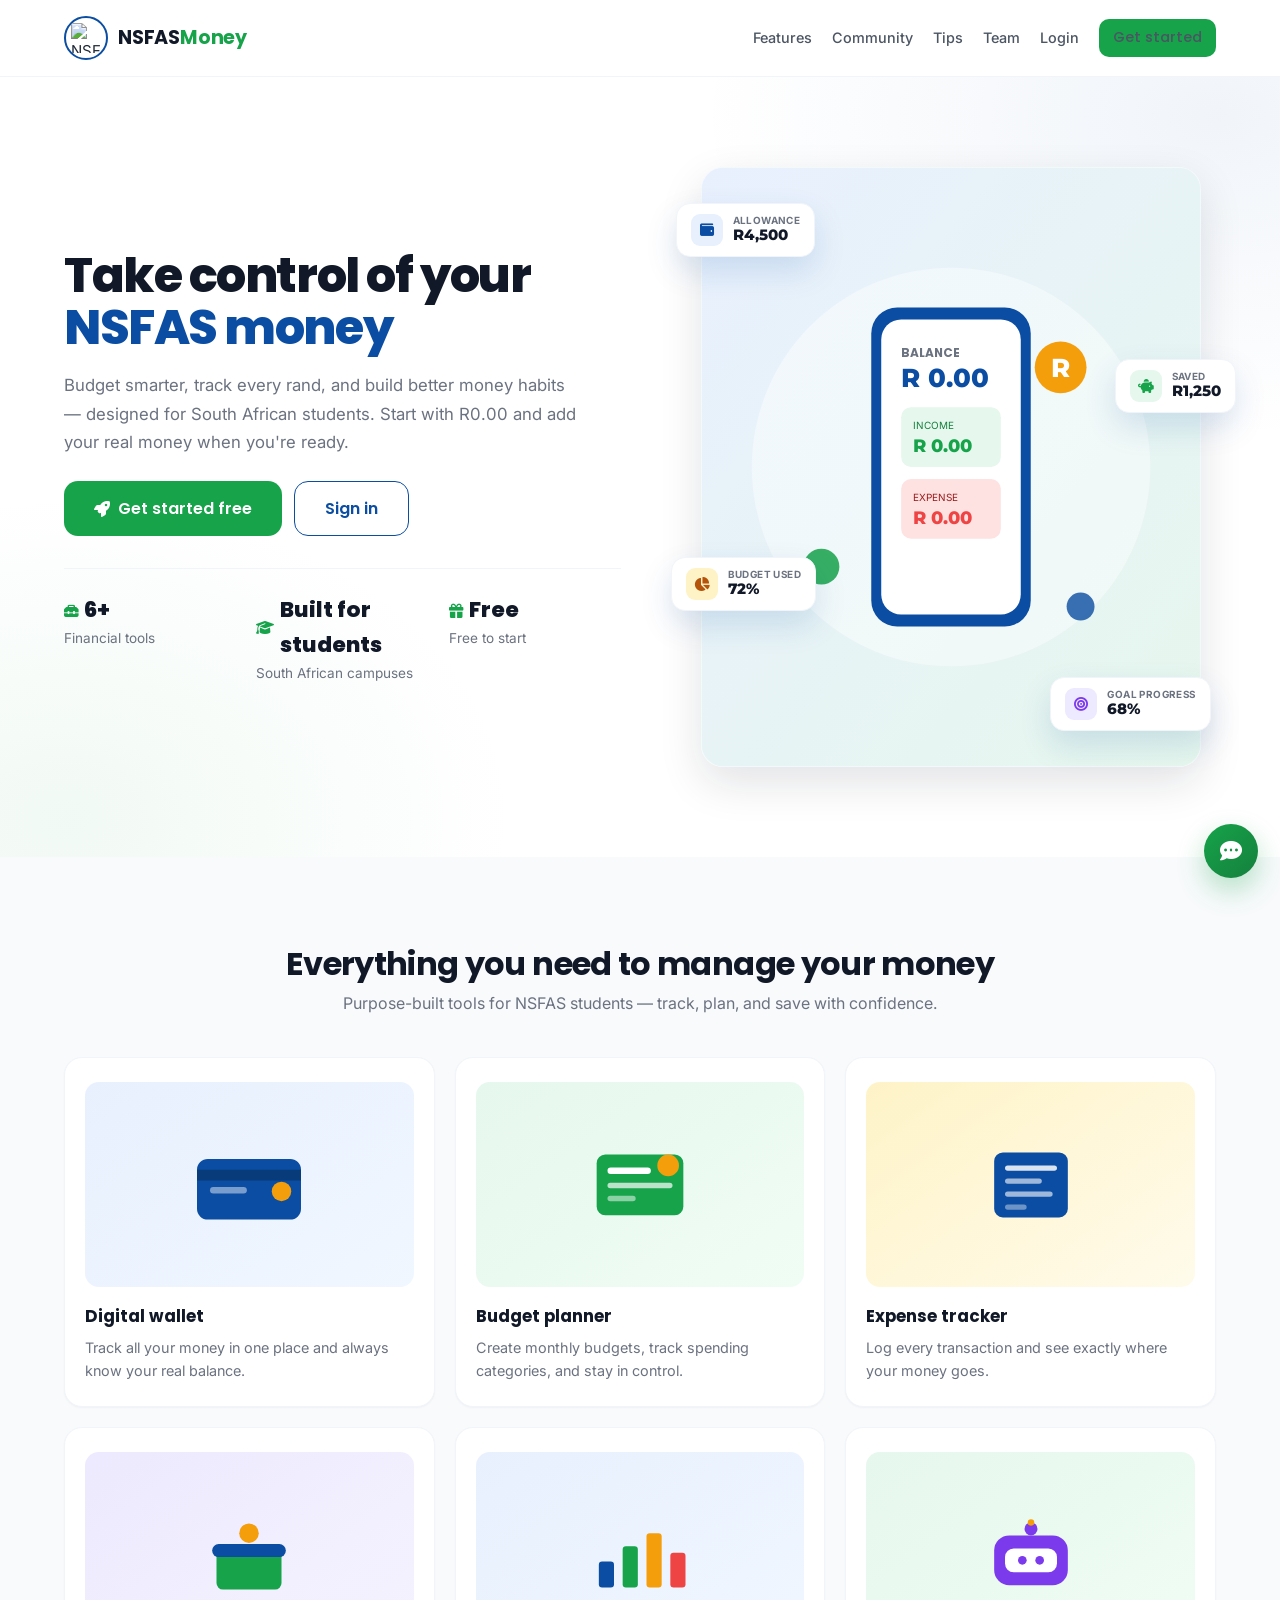
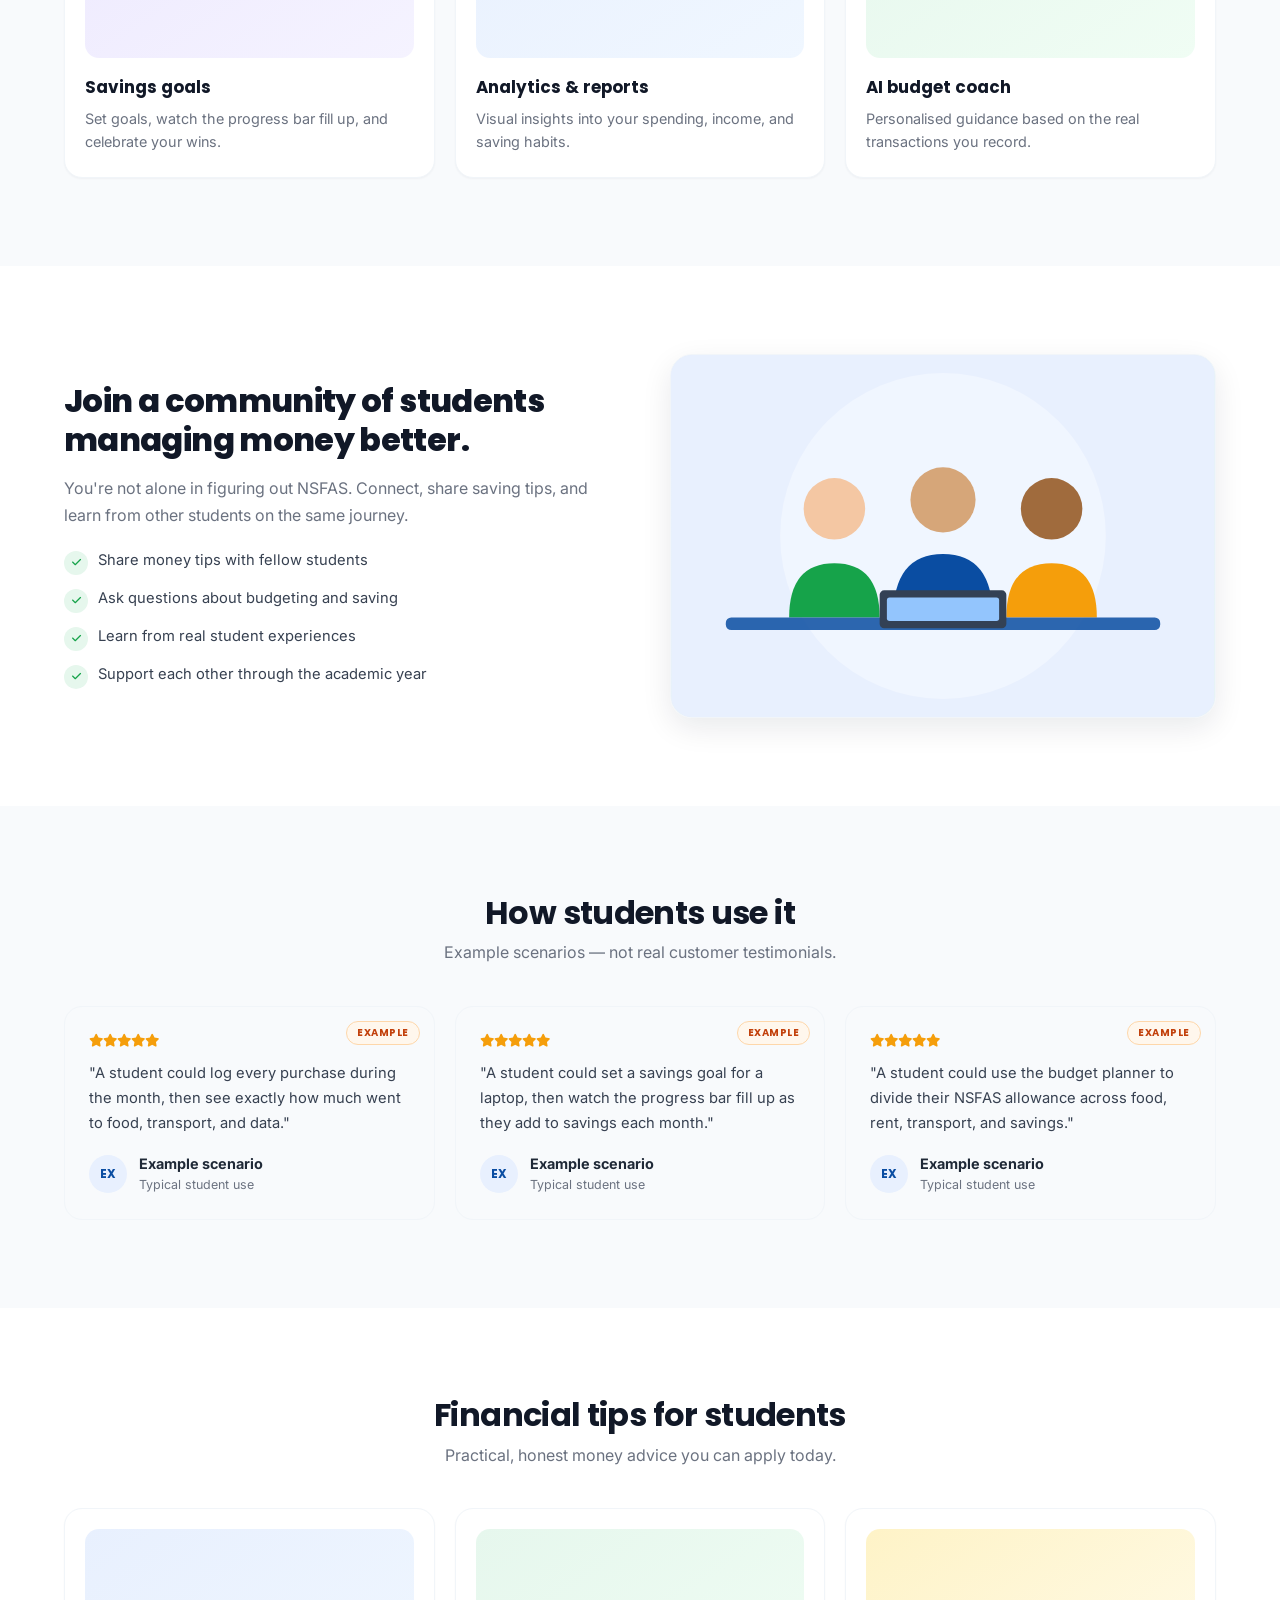
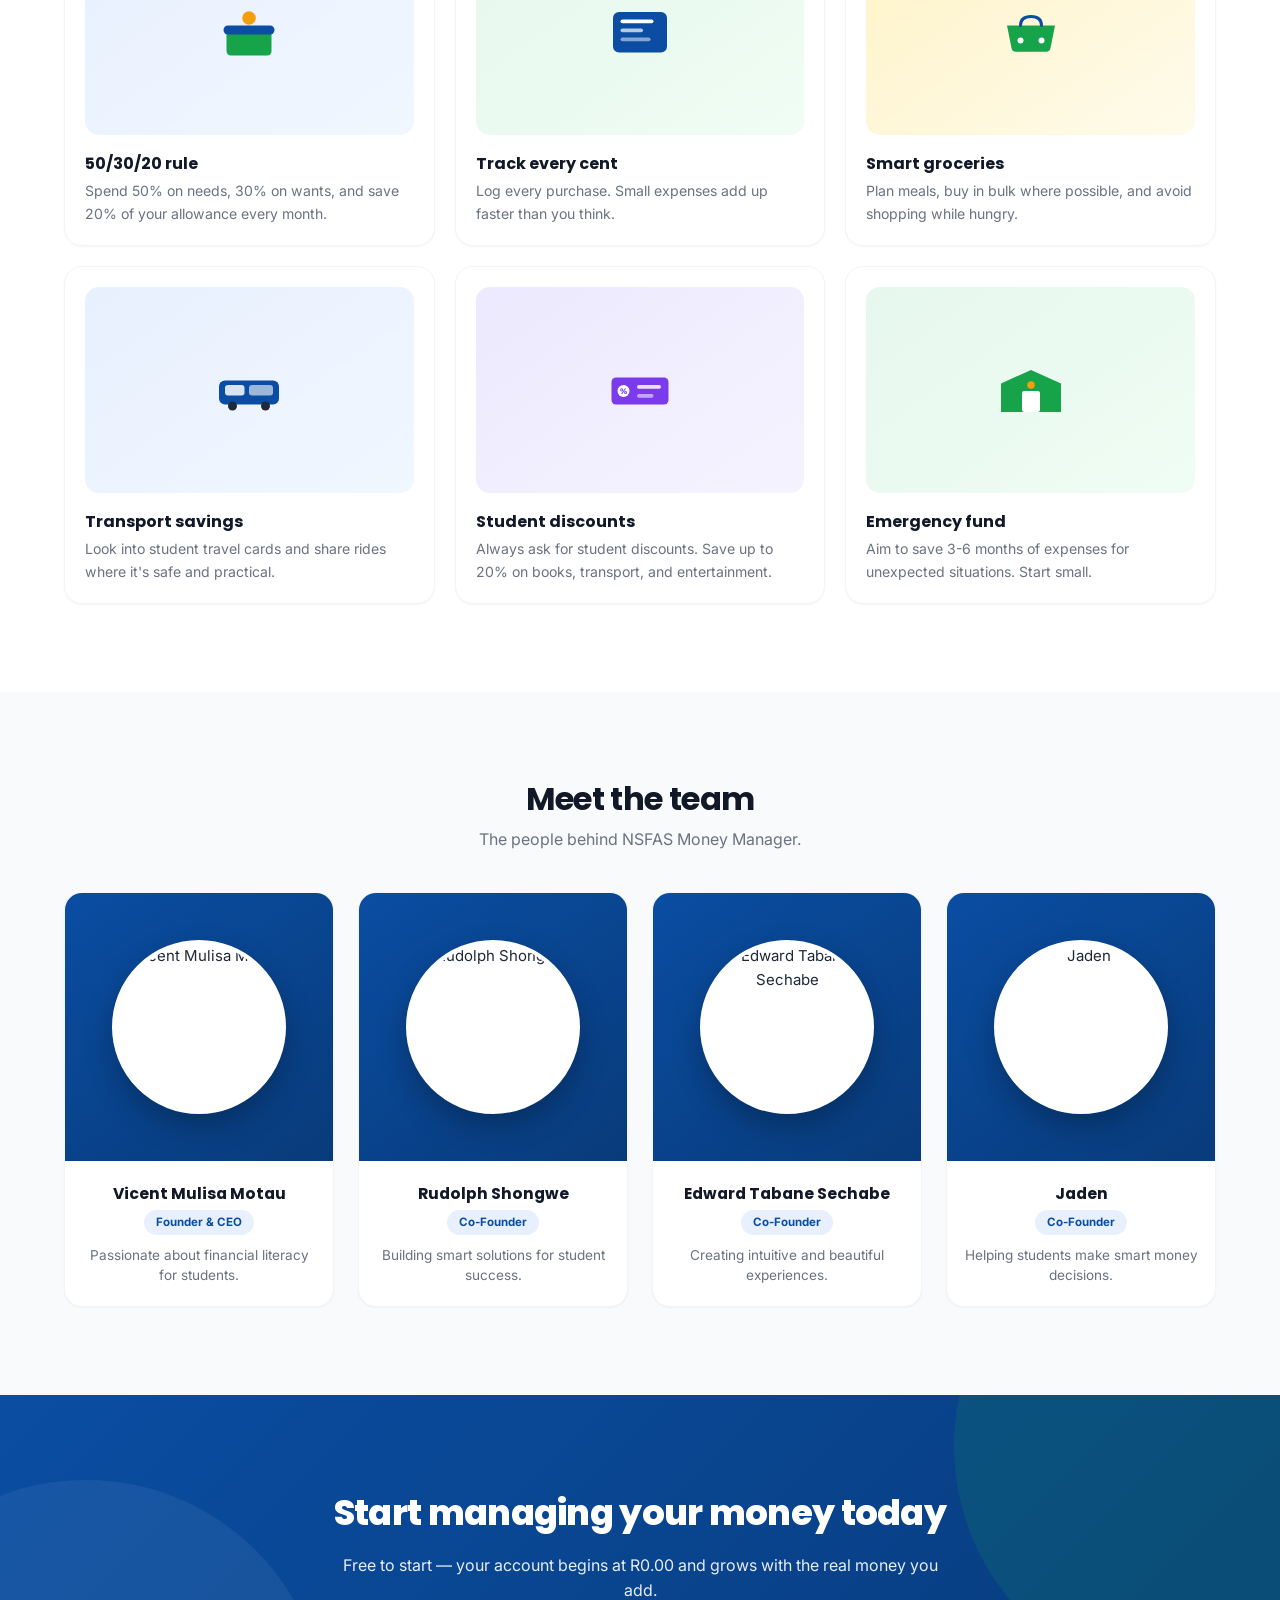
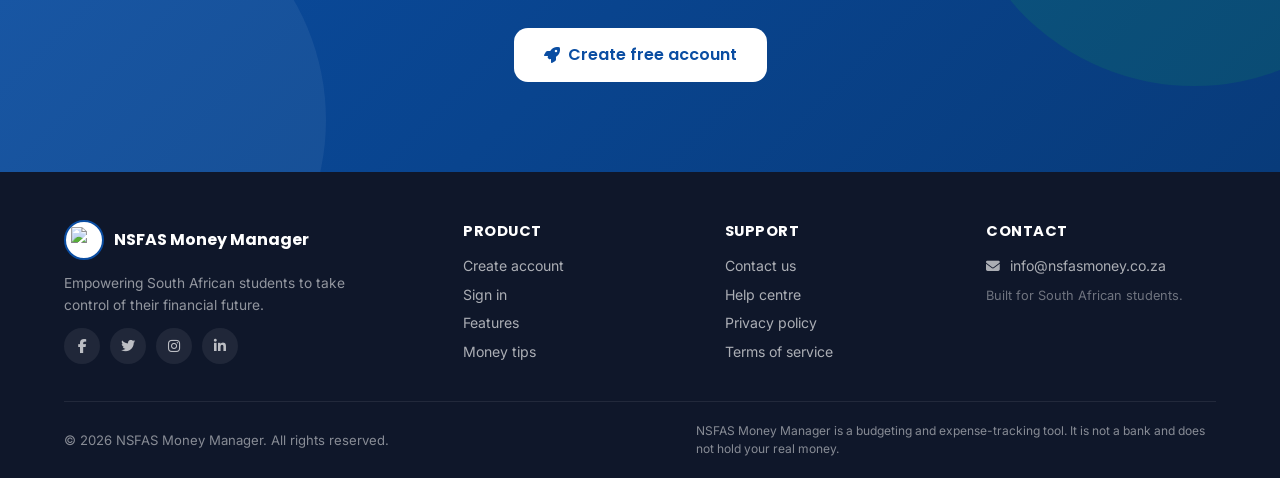
==== commit 42fdb8a5: "Update index.html" ====
--- a/index.html
+++ b/index.html
@@ -2,16 +2,33 @@
 <html lang="en">
 <head>
     <meta charset="UTF-8">
-    <meta name="viewport" content="width=device-width, initial-scale=1.0, maximum-scale=1.5, user-scalable=yes, viewport-fit=cover">
+    <meta name="viewport" content="width=device-width, initial-scale=1.0, maximum-scale=1.5, viewport-fit=cover">
     <meta name="theme-color" content="#0A4DA2">
-    <title>NSFAS Money Manager – Smart Student Finance</title>
+    <title>NSFAS Money Manager — Budget, Track &amp; Save as a Student</title>
+    <meta name="description" content="A free student-finance platform for South African university students. Track your NSFAS allowance, plan budgets, record expenses and reach your savings goals.">
+    <meta name="keywords" content="NSFAS, student finance, budget planner, expense tracker, savings goals, South Africa, university">
+    <link rel="canonical" href="https://nsfasmoney.netlify.app/">
+
+    <!-- Open Graph -->
+    <meta property="og:type" content="website">
+    <meta property="og:title" content="NSFAS Money Manager — Student Finance Platform">
+    <meta property="og:description" content="Track your NSFAS allowance, plan budgets, record expenses and reach your savings goals.">
+    <meta property="og:url" content="https://nsfasmoney.netlify.app/">
+    <meta property="og:image" content="https://i.postimg.cc/5N9Tp4dr/IMG-20260512-WA0002.jpg">
+    <meta name="twitter:card" content="summary_large_image">
+
+    <link rel="icon" type="image/jpeg" href="https://i.postimg.cc/5N9Tp4dr/IMG-20260512-WA0002.jpg">
+
+    <link rel="preconnect" href="https://fonts.googleapis.com">
+    <link rel="preconnect" href="https://fonts.gstatic.com" crossorigin>
     <link href="https://fonts.googleapis.com/css2?family=Inter:wght@300;400;500;600;700;800;900&family=Poppins:wght@300;400;500;600;700;800;900&family=Montserrat:wght@300;400;500;600;700;800;900&display=swap" rel="stylesheet">
     <link rel="stylesheet" href="https://cdnjs.cloudflare.com/ajax/libs/font-awesome/6.5.1/css/all.min.css">
     <script src="https://cdn.jsdelivr.net/npm/chart.js"></script>
+
     <style>
-        /* ============================================
-           CSS VARIABLES - RECOMMENDED COLOR PALETTE
-           ============================================ */
+        /* ============================================================
+           DESIGN TOKENS — NSFAS Money Manager
+           ============================================================ */
         :root {
             --primary-blue: #0A4DA2;
             --primary-blue-dark: #083B7A;
@@ -35,23 +52,43 @@
             --error: #EF4444;
             --info: #3B82F6;
             --gold: #F59E0B;
-            --silver: #9CA3AF;
-            --bronze: #CD7F32;
-            --shadow-sm: 0 1px 3px rgba(0,0,0,0.06);
-            --shadow: 0 4px 20px rgba(0,0,0,0.08);
-            --shadow-lg: 0 10px 40px rgba(0,0,0,0.12);
-            --shadow-xl: 0 24px 60px rgba(10, 77, 162, 0.14);
-            --radius: 18px;
+
+            --shadow-xs: 0 1px 2px rgba(15,23,42,0.04);
+            --shadow-sm: 0 1px 3px rgba(15,23,42,0.06);
+            --shadow: 0 4px 14px rgba(15,23,42,0.07);
+            --shadow-md: 0 10px 30px rgba(15,23,42,0.09);
+            --shadow-lg: 0 16px 44px rgba(15,23,42,0.12);
+            --shadow-brand: 0 12px 32px rgba(10,77,162,0.14);
+
+            --radius-xl: 22px;
+            --radius-lg: 18px;
+            --radius: 14px;
             --radius-sm: 10px;
-            --transition: 0.3s cubic-bezier(0.4, 0, 0.2, 1);
-            --font-primary: 'Poppins', 'Inter', sans-serif;
-            --font-secondary: 'Inter', 'Poppins', sans-serif;
-            --font-numbers: 'Montserrat', 'Poppins', sans-serif;
-        }
-
-        * { margin: 0; padding: 0; box-sizing: border-box; }
-
-        html { scroll-behavior: smooth; }
+            --radius-xs: 8px;
+
+            --space-1: 4px;
+            --space-2: 8px;
+            --space-3: 12px;
+            --space-4: 16px;
+            --space-5: 20px;
+            --space-6: 24px;
+            --space-8: 32px;
+            --space-10: 40px;
+            --space-12: 48px;
+            --space-16: 64px;
+
+            --transition: 0.22s cubic-bezier(0.4, 0, 0.2, 1);
+            --font-primary: 'Poppins', 'Inter', system-ui, sans-serif;
+            --font-secondary: 'Inter', system-ui, sans-serif;
+            --font-numbers: 'Montserrat', 'Inter', sans-serif;
+        }
+
+        /* ============================================================
+           RESET
+           ============================================================ */
+        *, *::before, *::after { margin: 0; padding: 0; box-sizing: border-box; }
+
+        html { scroll-behavior: smooth; -webkit-text-size-adjust: 100%; }
 
         body {
             font-family: var(--font-secondary);
@@ -60,164 +97,158 @@
             line-height: 1.6;
             min-height: 100vh;
             overflow-x: hidden;
+            font-size: 15px;
             transition: background 0.3s, color 0.3s;
             -webkit-font-smoothing: antialiased;
-        }
-
-        body.dark-mode { background: #0f172a; color: #e2e8f0; }
-
-        /* ============================================
-           SCROLLBAR
-           ============================================ */
-        ::-webkit-scrollbar { width: 8px; }
+            -moz-osx-font-smoothing: grayscale;
+        }
+
+        body.dark-mode { background: #0b1220; color: #cbd5e1; }
+
+        img { max-width: 100%; height: auto; display: block; }
+        button { font-family: inherit; cursor: pointer; }
+        input, select, textarea { font-family: inherit; }
+        a { color: inherit; }
+
+        ::-webkit-scrollbar { width: 10px; height: 10px; }
         ::-webkit-scrollbar-track { background: var(--gray-100); }
-        ::-webkit-scrollbar-thumb { background: var(--primary-blue); border-radius: 4px; }
-        ::-webkit-scrollbar-thumb:hover { background: var(--primary-blue-dark); }
-
-        /* ============================================
-           UTILITY
-           ============================================ */
-        .container { max-width: 1280px; margin: 0 auto; padding: 0 24px; }
-
-        .text-primary-blue { color: var(--primary-blue); }
-        .text-primary-green { color: var(--primary-green); }
-        .text-gray { color: var(--gray-500); }
-        .text-white { color: var(--white); }
-        .text-success { color: var(--success); }
-        .text-warning { color: var(--warning); }
-        .text-error { color: var(--error); }
-        .bg-primary-blue { background: var(--primary-blue); }
-        .bg-primary-green { background: var(--primary-green); }
-        .bg-white { background: var(--white); }
-        .bg-gray { background: var(--gray-50); }
+        ::-webkit-scrollbar-thumb { background: var(--gray-300); border-radius: 8px; border: 2px solid var(--gray-100); }
+        ::-webkit-scrollbar-thumb:hover { background: var(--gray-400); }
+        body.dark-mode ::-webkit-scrollbar-track { background: #1e293b; }
+        body.dark-mode ::-webkit-scrollbar-thumb { background: #475569; border-color: #1e293b; }
+
+        /* ============================================================
+           LAYOUT
+           ============================================================ */
+        .container { max-width: 1200px; margin: 0 auto; padding: 0 var(--space-6); }
+
+        .grid-2 { display: grid; grid-template-columns: 1fr 1fr; gap: var(--space-6); }
+        .grid-3 { display: grid; grid-template-columns: repeat(3, 1fr); gap: var(--space-5); }
+        .grid-4 { display: grid; grid-template-columns: repeat(4, 1fr); gap: var(--space-5); }
 
         .flex { display: flex; }
         .flex-center { display: flex; align-items: center; justify-content: center; }
         .flex-between { display: flex; align-items: center; justify-content: space-between; }
         .flex-col { display: flex; flex-direction: column; }
-        .gap-2 { gap: 8px; }
-        .gap-3 { gap: 12px; }
-        .gap-4 { gap: 16px; }
-        .gap-6 { gap: 24px; }
-        .gap-8 { gap: 32px; }
-
-        .grid-2 { display: grid; grid-template-columns: 1fr 1fr; gap: 24px; }
-        .grid-3 { display: grid; grid-template-columns: repeat(3, 1fr); gap: 24px; }
-        .grid-4 { display: grid; grid-template-columns: repeat(4, 1fr); gap: 20px; }
+        .gap-2 { gap: var(--space-2); }
+        .gap-3 { gap: var(--space-3); }
+        .gap-4 { gap: var(--space-4); }
 
         .text-center { text-align: center; }
-        .text-right { text-align: right; }
+        .text-primary-blue { color: var(--primary-blue); }
+        .text-primary-green { color: var(--primary-green); }
+        .text-error { color: var(--error); }
+        .text-gray { color: var(--gray-500); }
         .w-full { width: 100%; }
         .relative { position: relative; }
-        .rounded { border-radius: var(--radius); }
-        .rounded-sm { border-radius: var(--radius-sm); }
-        .shadow { box-shadow: var(--shadow); }
-        .shadow-lg { box-shadow: var(--shadow-lg); }
-
-        /* Glassmorphism */
-        .glass {
-            background: rgba(255, 255, 255, 0.1);
-            backdrop-filter: blur(12px);
-            border: 1px solid rgba(255, 255, 255, 0.15);
-        }
-        body.dark-mode .glass {
-            background: rgba(255, 255, 255, 0.05);
-            border-color: rgba(255, 255, 255, 0.08);
-        }
-
-        /* ============================================
+
+        /* ============================================================
+           TYPOGRAPHY
+           ============================================================ */
+        .section-title {
+            font-family: var(--font-primary);
+            font-size: clamp(1.5rem, 3vw, 2rem);
+            font-weight: 700;
+            color: var(--gray-900);
+            line-height: 1.2;
+            letter-spacing: -0.02em;
+            margin-bottom: var(--space-2);
+        }
+        body.dark-mode .section-title { color: #f1f5f9; }
+
+        .section-subtitle {
+            color: var(--gray-500);
+            font-size: 1rem;
+            max-width: 620px;
+            margin: 0 auto var(--space-8);
+        }
+        body.dark-mode .section-subtitle { color: var(--gray-400); }
+
+        /* ============================================================
            BUTTONS
-           ============================================ */
+           ============================================================ */
         .btn {
             display: inline-flex;
             align-items: center;
-            gap: 8px;
-            padding: 12px 28px;
+            justify-content: center;
+            gap: var(--space-2);
+            padding: 11px 22px;
             border: none;
-            border-radius: 50px;
+            border-radius: 12px;
             font-family: var(--font-primary);
             font-weight: 600;
-            font-size: 0.95rem;
+            font-size: 0.9rem;
             cursor: pointer;
             transition: var(--transition);
             text-decoration: none;
-            text-align: center;
-            justify-content: center;
-            position: relative;
-            overflow: hidden;
-        }
-
-        .btn-primary { background: var(--primary-green); color: var(--white); }
-        .btn-primary:hover {
+            white-space: nowrap;
+        }
+        .btn:focus-visible { outline: 3px solid rgba(10,77,162,0.35); outline-offset: 2px; }
+        .btn:disabled { opacity: 0.55; cursor: not-allowed; transform: none !important; }
+
+        .btn-primary { background: var(--primary-green); color: #fff; }
+        .btn-primary:hover:not(:disabled) {
             background: var(--primary-green-dark);
-            transform: translateY(-2px);
-            box-shadow: 0 8px 30px rgba(22, 163, 74, 0.3);
-        }
-
-        .btn-secondary { background: var(--primary-blue); color: var(--white); }
-        .btn-secondary:hover {
+            box-shadow: 0 8px 22px rgba(22,163,74,0.28);
+            transform: translateY(-1px);
+        }
+        .btn-secondary { background: var(--primary-blue); color: #fff; }
+        .btn-secondary:hover:not(:disabled) {
             background: var(--primary-blue-dark);
-            transform: translateY(-2px);
-            box-shadow: 0 8px 30px rgba(10, 77, 162, 0.3);
-        }
-
+            box-shadow: 0 8px 22px rgba(10,77,162,0.28);
+            transform: translateY(-1px);
+        }
         .btn-outline {
             background: transparent;
             color: var(--primary-blue);
-            border: 2px solid var(--primary-blue);
-        }
-        .btn-outline:hover {
-            background: var(--primary-blue);
-            color: var(--white);
-            transform: translateY(-2px);
-        }
-
-        .btn-white { background: var(--white); color: var(--primary-blue); }
-        .btn-white:hover {
-            transform: translateY(-2px);
-            box-shadow: 0 8px 30px rgba(255,255,255,0.3);
-        }
-
-        .btn-sm { padding: 8px 18px; font-size: 0.85rem; }
-        .btn-lg { padding: 16px 40px; font-size: 1.05rem; }
-        .btn-danger { background: var(--error); color: white; }
-        .btn-danger:hover { background: #dc2626; transform: translateY(-2px); }
-        .btn-gold { background: var(--gold); color: white; }
-        .btn-gold:hover { background: #d97706; transform: translateY(-2px); }
-
+            border: 1.5px solid var(--primary-blue);
+        }
+        .btn-outline:hover:not(:disabled) { background: var(--primary-blue); color: #fff; }
+        .btn-ghost { background: var(--gray-100); color: var(--gray-700); }
+        .btn-ghost:hover:not(:disabled) { background: var(--gray-200); }
+        .btn-white { background: #fff; color: var(--primary-blue); }
+        .btn-white:hover:not(:disabled) { transform: translateY(-1px); box-shadow: 0 8px 24px rgba(0,0,0,0.15); }
+        .btn-danger { background: var(--error); color: #fff; }
+        .btn-danger:hover:not(:disabled) { background: #dc2626; }
+        .btn-sm { padding: 7px 14px; font-size: 0.8rem; border-radius: 10px; }
+        .btn-lg { padding: 14px 30px; font-size: 1rem; border-radius: 14px; }
+        .btn-block { width: 100%; }
+
+        /* ============================================================
+           BADGES
+           ============================================================ */
         .badge {
             display: inline-block;
-            padding: 4px 12px;
-            border-radius: 50px;
-            font-size: 0.7rem;
-            font-weight: 600;
+            padding: 3px 10px;
+            border-radius: 30px;
+            font-size: 0.68rem;
+            font-weight: 700;
             text-transform: uppercase;
             letter-spacing: 0.5px;
+            font-family: var(--font-primary);
         }
         .badge-success { background: var(--primary-green-light); color: var(--primary-green); }
         .badge-danger { background: #fee2e2; color: var(--error); }
-        .badge-warning { background: #fef3c7; color: var(--warning); }
+        .badge-warning { background: #fef3c7; color: #b45309; }
         .badge-info { background: var(--primary-blue-light); color: var(--primary-blue); }
-        .badge-gold { background: #fef3c7; color: var(--gold); }
         .badge-example {
             background: #fff7ed;
             color: #c2410c;
             border: 1px solid #fed7aa;
             font-size: 0.62rem;
-            font-weight: 700;
-            letter-spacing: 0.6px;
-        }
-
+        }
+
+        /* ============================================================
+           CARDS
+           ============================================================ */
         .card {
-            background: var(--white);
-            border-radius: var(--radius);
-            padding: 24px;
-            box-shadow: var(--shadow-sm);
+            background: #fff;
+            border-radius: var(--radius-lg);
+            padding: var(--space-6);
+            box-shadow: var(--shadow-xs);
+            border: 1px solid var(--gray-100);
             transition: var(--transition);
-            border: 1px solid var(--gray-100);
-        }
-        .card:hover { box-shadow: var(--shadow); transform: translateY(-2px); }
-
+        }
         body.dark-mode .card,
         body.dark-mode .stat-card,
         body.dark-mode .chart-container,
@@ -229,73 +260,38 @@
         body.dark-mode .feature-card,
         body.dark-mode .testimonial-card,
         body.dark-mode .auth-box,
-        body.dark-mode .modal-box {
+        body.dark-mode .modal-box,
+        body.dark-mode .tip-card,
+        body.dark-mode .edu-card {
             background: #1e293b;
             border-color: #334155;
-            color: #e2e8f0;
-        }
-
-        .section-title {
-            font-family: var(--font-primary);
-            font-size: 2rem;
-            font-weight: 700;
-            color: var(--gray-800);
-            margin-bottom: 8px;
-        }
-        .section-subtitle {
-            color: var(--gray-500);
-            font-size: 1.05rem;
-            margin-bottom: 32px;
-        }
-
-        /* ============================================
+            color: #cbd5e1;
+        }
+
+        /* ============================================================
            ANIMATIONS
-           ============================================ */
+           ============================================================ */
         @keyframes fadeInUp {
-            from { opacity: 0; transform: translateY(30px); }
+            from { opacity: 0; transform: translateY(20px); }
             to { opacity: 1; transform: translateY(0); }
         }
         @keyframes fadeIn { from { opacity: 0; } to { opacity: 1; } }
-        @keyframes slideIn {
-            from { transform: translateX(-20px); opacity: 0; }
-            to { transform: translateX(0); opacity: 1; }
-        }
-        @keyframes pulse {
-            0%, 100% { transform: scale(1); }
-            50% { transform: scale(1.05); }
+        @keyframes floaty {
+            0%, 100% { transform: translateY(0); }
+            50% { transform: translateY(-10px); }
         }
         @keyframes shimmer {
             0% { background-position: -200% 0; }
             100% { background-position: 200% 0; }
         }
-        @keyframes counter {
-            from { opacity: 0; transform: translateY(10px); }
-            to { opacity: 1; transform: translateY(0); }
-        }
-        @keyframes floaty {
-            0%, 100% { transform: translateY(0px); }
-            50% { transform: translateY(-12px); }
-        }
-        @keyframes floatyDelay {
-            0%, 100% { transform: translateY(0px); }
-            50% { transform: translateY(-8px); }
-        }
-        @keyframes drawRing {
-            from { stroke-dashoffset: var(--ring-circumference, 283); }
-        }
-        @keyframes growBar {
-            from { width: 0 !important; }
-        }
-
-        .animate-fade-up { animation: fadeInUp 0.6s ease forwards; }
-        .animate-fade { animation: fadeIn 0.5s ease forwards; }
-        .animate-slide { animation: slideIn 0.5s ease forwards; }
-        .animate-counter { animation: counter 0.8s ease forwards; }
-        .animate-float { animation: floaty 3s ease-in-out infinite; }
-
-        /* ============================================
-           REDUCED MOTION SUPPORT
-           ============================================ */
+        @keyframes pulseDot {
+            0%, 100% { opacity: 0.4; }
+            50% { opacity: 1; }
+        }
+
+        .animate-fade-up { animation: fadeInUp 0.55s ease forwards; }
+        .animate-fade { animation: fadeIn 0.4s ease forwards; }
+
         @media (prefers-reduced-motion: reduce) {
             *, *::before, *::after {
                 animation-duration: 0.001ms !important;
@@ -303,4524 +299,3893 @@
                 transition-duration: 0.001ms !important;
                 scroll-behavior: auto !important;
             }
-            .animate-fade-up,
-            .animate-fade,
-            .animate-slide,
-            .animate-counter,
-            .animate-float { animation: none !important; }
-        }
-
-        /* ============================================
-           PARTICLES / BACKGROUND
-           ============================================ */
-        .bg-particles {
-            position: fixed;
-            top: 0; left: 0; width: 100%; height: 100%;
-            z-index: -1;
-            pointer-events: none;
-            overflow: hidden;
-        }
-        .bg-particles .particle {
-            position: absolute;
-            border-radius: 50%;
-            opacity: 0.05;
-            background: var(--primary-blue);
-            animation: floatParticle 20s infinite ease-in-out;
-        }
-        @keyframes floatParticle {
-            0%, 100% { transform: translateY(0) translateX(0) scale(1); }
-            25% { transform: translateY(-100px) translateX(50px) scale(1.1); }
-            50% { transform: translateY(-50px) translateX(100px) scale(0.9); }
-            75% { transform: translateY(80px) translateX(50px) scale(1.05); }
-        }
-
-        /* ============================================
+        }
+
+        /* Skeleton loader */
+        .skeleton {
+            background: linear-gradient(90deg, var(--gray-100) 25%, var(--gray-200) 50%, var(--gray-100) 75%);
+            background-size: 200% 100%;
+            animation: shimmer 1.4s infinite;
+            border-radius: 8px;
+        }
+        body.dark-mode .skeleton {
+            background: linear-gradient(90deg, #1e293b 25%, #334155 50%, #1e293b 75%);
+            background-size: 200% 100%;
+        }
+
+        /* ============================================================
            AUTH PAGES
-           ============================================ */
+           ============================================================ */
         .auth-page {
             display: none;
             min-height: 100vh;
+            padding: var(--space-8) var(--space-4);
+            background:
+                radial-gradient(900px 600px at 100% 0%, rgba(255,255,255,0.10), transparent 60%),
+                linear-gradient(135deg, var(--primary-blue-dark), var(--primary-blue) 70%);
+            align-items: center;
             justify-content: center;
-            align-items: center;
-            padding: 40px 20px;
-            background: linear-gradient(135deg, var(--primary-blue-dark), var(--primary-blue));
-            position: relative;
         }
         .auth-page.active { display: flex; }
 
-        /* Auth layout with side illustration */
         .auth-layout {
             display: grid;
-            grid-template-columns: 1fr 1fr;
-            gap: 60px;
+            grid-template-columns: 1.05fr 1fr;
+            gap: var(--space-12);
             align-items: center;
-            max-width: 1100px;
+            max-width: 1080px;
             width: 100%;
-            position: relative;
-            z-index: 2;
         }
 
         .auth-illustration {
-            display: flex;
-            flex-direction: column;
-            color: var(--white);
-            padding: 20px;
+            color: #fff;
+            padding: var(--space-4);
         }
         .auth-illustration h2 {
             font-family: var(--font-primary);
-            font-size: 2.4rem;
+            font-size: clamp(1.7rem, 3vw, 2.3rem);
             font-weight: 800;
-            line-height: 1.2;
-            margin-bottom: 16px;
-        }
-        .auth-illustration h2 span { color: #86efac; }
+            line-height: 1.15;
+            margin-bottom: var(--space-4);
+            letter-spacing: -0.02em;
+        }
+        .auth-illustration h2 span { color: #a7f3d0; }
         .auth-illustration p {
-            font-size: 1.05rem;
-            color: rgba(255,255,255,0.82);
-            margin-bottom: 24px;
-            max-width: 420px;
-        }
-        .auth-illustration svg {
+            font-size: 1rem;
+            color: rgba(255,255,255,0.85);
+            margin-bottom: var(--space-5);
+            max-width: 440px;
+        }
+        .auth-feature-list { list-style: none; display: flex; flex-direction: column; gap: 10px; }
+        .auth-feature-list li {
+            display: flex; align-items: center; gap: 10px;
+            color: rgba(255,255,255,0.95);
+            font-size: 0.94rem;
+        }
+        .auth-feature-list li i {
+            color: #a7f3d0; font-size: 0.7rem;
+            width: 20px; height: 20px; border-radius: 50%;
+            background: rgba(167,243,208,0.18);
+            display: flex; align-items: center; justify-content: center;
+            flex-shrink: 0;
+        }
+        .auth-illustration .auth-image {
+            margin-top: var(--space-6);
             width: 100%;
-            max-width: 460px;
-            height: auto;
-            filter: drop-shadow(0 20px 40px rgba(0,0,0,0.25));
-        }
-        .auth-feature-list {
-            list-style: none;
-            display: flex;
-            flex-direction: column;
-            gap: 10px;
-            margin-top: 8px;
-        }
-        .auth-feature-list li {
-            display: flex;
-            align-items: center;
-            gap: 10px;
-            color: rgba(255,255,255,0.92);
-            font-size: 0.95rem;
-        }
-        .auth-feature-list li i {
-            color: #86efac;
-            width: 22px;
-            height: 22px;
+            max-width: 400px;
+            aspect-ratio: 4 / 3;
+            border-radius: var(--radius-lg);
+            overflow: hidden;
+            background: rgba(255,255,255,0.08);
+            border: 1px solid rgba(255,255,255,0.15);
+            display: flex; align-items: center; justify-content: center;
+        }
+        .auth-illustration .auth-image img {
+            width: 100%; height: 100%; object-fit: cover;
+        }
+        .auth-illustration .auth-image svg { width: 100%; height: 100%; padding: 20px; }
+
+        .auth-box {
+            background: #fff;
+            border-radius: var(--radius-xl);
+            padding: var(--space-8);
+            width: 100%;
+            box-shadow: var(--shadow-lg);
+            border: 1px solid rgba(255,255,255,0.6);
+            max-height: 88vh;
+            overflow-y: auto;
+        }
+        body.dark-mode .auth-box { background: #1e293b; border-color: #334155; }
+
+        .auth-box .auth-logo { text-align: center; margin-bottom: var(--space-5); }
+        .auth-box .auth-logo .logo-icon {
+            width: 68px; height: 68px;
+            margin: 0 auto var(--space-3);
             border-radius: 50%;
-            background: rgba(134, 239, 172, 0.18);
-            display: flex;
-            align-items: center;
-            justify-content: center;
-            font-size: 0.7rem;
-        }
-
-        .auth-box {
-            background: rgba(255,255,255,0.97);
-            backdrop-filter: blur(8px);
-            border-radius: var(--radius);
-            padding: 40px 35px;
-            width: 100%;
-            max-width: 460px;
-            position: relative;
-            box-shadow: 0 20px 60px rgba(0,0,0,0.3);
-            animation: fadeInUp 0.6s ease;
-            max-height: 92vh;
-            overflow-y: auto;
-            border: 1px solid rgba(255,255,255,0.2);
-            margin: 0 auto;
-        }
-
-        body.dark-mode .auth-box {
-            background: rgba(30, 41, 59, 0.97);
-            border-color: rgba(255,255,255,0.1);
-        }
-
-        .auth-box .auth-logo { text-align: center; margin-bottom: 24px; }
-        .auth-box .auth-logo .logo-icon {
-            width: 80px; height: 80px;
-            margin: 0 auto 12px;
-            border-radius: 50%;
-            border: 3px solid var(--primary-blue);
-            background: var(--white);
+            border: 2.5px solid var(--primary-blue);
+            background: #fff;
             display: flex; align-items: center; justify-content: center;
-            font-size: 34px; color: var(--primary-blue);
             overflow: hidden;
         }
-        .auth-box .auth-logo .logo-icon img {
-            width: 100%; height: 100%; object-fit: contain; padding: 10px;
-        }
+        .auth-box .auth-logo .logo-icon img { width: 100%; height: 100%; object-fit: contain; padding: 8px; }
         .auth-box .auth-logo h1 {
             font-family: var(--font-primary);
-            font-size: 1.6rem; color: var(--gray-800);
-        }
-        body.dark-mode .auth-box .auth-logo h1 { color: #fff; }
-        .auth-box .auth-logo p { color: var(--gray-500); font-size: 0.88rem; }
+            font-size: 1.3rem; color: var(--gray-900);
+        }
+        body.dark-mode .auth-box .auth-logo h1 { color: #f1f5f9; }
+        .auth-box .auth-logo p { color: var(--gray-500); font-size: 0.82rem; }
 
         .auth-box h2 {
             font-family: var(--font-primary);
-            font-size: 1.5rem; color: var(--gray-800); margin-bottom: 4px;
-        }
-        body.dark-mode .auth-box h2 { color: #fff; }
-        .auth-box .auth-subtitle { color: var(--gray-500); font-size: 0.95rem; margin-bottom: 24px; }
-
-        .auth-box .input-group { margin-bottom: 16px; }
-        .auth-box .input-group label {
-            display: block; font-size: 0.85rem; font-weight: 600;
-            color: var(--gray-700); margin-bottom: 4px;
-        }
-        body.dark-mode .auth-box .input-group label { color: #cbd5e1; }
-        .auth-box .input-group input,
-        .auth-box .input-group select {
-            width: 100%; padding: 12px 16px;
-            border: 2px solid var(--gray-200);
+            font-size: 1.4rem; color: var(--gray-900); margin-bottom: 4px;
+            letter-spacing: -0.01em;
+        }
+        body.dark-mode .auth-box h2 { color: #f1f5f9; }
+        .auth-box .auth-subtitle { color: var(--gray-500); font-size: 0.9rem; margin-bottom: var(--space-5); }
+
+        .input-group { margin-bottom: var(--space-4); }
+        .input-group label {
+            display: block; font-size: 0.8rem; font-weight: 600;
+            color: var(--gray-700); margin-bottom: 6px;
+        }
+        body.dark-mode .input-group label { color: #cbd5e1; }
+        .input-group input,
+        .input-group select {
+            width: 100%; padding: 11px 14px;
+            border: 1.5px solid var(--gray-200);
             border-radius: var(--radius-sm);
-            font-size: 0.95rem;
+            font-size: 0.92rem;
             transition: var(--transition);
-            background: var(--white);
-            color: var(--gray-800);
-            font-family: var(--font-secondary);
-        }
-        .auth-box .input-group input:focus,
-        .auth-box .input-group select:focus {
-            outline: none; border-color: var(--primary-blue);
-            box-shadow: 0 0 0 4px rgba(10, 77, 162, 0.1);
-        }
-
-        .auth-box .auth-options {
+            background: #fff; color: var(--gray-800);
+        }
+        body.dark-mode .input-group input,
+        body.dark-mode .input-group select {
+            background: #0f172a; color: #e2e8f0; border-color: #334155;
+        }
+        .input-group input:focus,
+        .input-group select:focus {
+            outline: none;
+            border-color: var(--primary-blue);
+            box-shadow: 0 0 0 3px rgba(10,77,162,0.12);
+        }
+        .input-group input.invalid { border-color: var(--error); }
+        .input-error {
+            color: var(--error); font-size: 0.78rem;
+            margin-top: 4px; display: none;
+        }
+        .input-error.show { display: block; }
+
+        .auth-options {
             display: flex; justify-content: space-between; align-items: center;
-            margin: 16px 0; font-size: 0.9rem;
-        }
-        .auth-box .auth-options label {
+            margin: var(--space-4) 0; font-size: 0.85rem;
+        }
+        .auth-options label {
             display: flex; align-items: center; gap: 6px;
             color: var(--gray-600); cursor: pointer;
         }
-        .auth-box .auth-options a {
-            color: var(--primary-blue); text-decoration: none; font-weight: 600;
-        }
-        .auth-box .auth-options a:hover { text-decoration: underline; }
+        .auth-options a { color: var(--primary-blue); text-decoration: none; font-weight: 600; }
+        .auth-options a:hover { text-decoration: underline; }
 
         .auth-box .auth-btn {
-            width: 100%; padding: 14px;
+            width: 100%; padding: 13px;
             border: none; border-radius: var(--radius-sm);
-            background: var(--primary-green); color: white;
+            background: var(--primary-green); color: #fff;
             font-family: var(--font-primary); font-weight: 700;
-            font-size: 1rem; cursor: pointer;
+            font-size: 0.95rem; cursor: pointer;
             transition: var(--transition);
         }
-        .auth-box .auth-btn:hover {
+        .auth-box .auth-btn:hover:not(:disabled) {
             background: var(--primary-green-dark);
-            transform: translateY(-2px);
-            box-shadow: 0 8px 30px rgba(22, 163, 74, 0.3);
-        }
-
-        .auth-box .auth-switch {
-            text-align: center; margin-top: 18px;
-            color: var(--gray-600); font-size: 0.95rem;
-        }
-        .auth-box .auth-switch a {
+            box-shadow: 0 8px 22px rgba(22,163,74,0.28);
+        }
+
+        .auth-switch {
+            text-align: center; margin-top: var(--space-5);
+            color: var(--gray-600); font-size: 0.9rem;
+        }
+        .auth-switch a {
             color: var(--primary-blue); font-weight: 600;
             cursor: pointer; text-decoration: none;
         }
-        .auth-box .auth-switch a:hover { text-decoration: underline; }
-
-        .auth-box .error-msg {
-            background: #fee2e2; border: 1px solid #fca5a5;
-            border-radius: var(--radius-sm); padding: 12px;
-            color: #b91c1c; font-size: 0.9rem;
-            margin-bottom: 16px; display: none;
-        }
-        .auth-box .error-msg.show { display: block; }
-        .auth-box .success-msg {
-            background: var(--primary-green-light); border: 1px solid #86efac;
-            border-radius: var(--radius-sm); padding: 12px;
-            color: var(--primary-green-dark); font-size: 0.9rem;
-            margin-bottom: 16px; display: none;
-        }
-        .auth-box .success-msg.show { display: block; }
+        .auth-switch a:hover { text-decoration: underline; }
 
         .auth-trust {
-            text-align: center; margin-top: 14px;
-            font-size: 0.82rem; color: var(--gray-400);
-        }
-
-        /* ============================================
+            text-align: center; margin-top: var(--space-4);
+            font-size: 0.78rem; color: var(--gray-400);
+        }
+
+        .msg {
+            border-radius: var(--radius-sm);
+            padding: 10px 14px;
+            font-size: 0.85rem;
+            margin-bottom: var(--space-4);
+            display: none;
+        }
+        .msg.show { display: block; }
+        .msg-error { background: #fee2e2; border: 1px solid #fca5a5; color: #991b1b; }
+        .msg-success { background: var(--primary-green-light); border: 1px solid #86efac; color: var(--primary-green-dark); }
+
+        /* ============================================================
            LANDING PAGE
-           ============================================ */
-        .landing-page { display: none; min-height: 100vh; background: var(--white); }
+           ============================================================ */
+        .landing-page { display: none; min-height: 100vh; background: #fff; }
         .landing-page.active { display: block; }
+        body.dark-mode .landing-page { background: #0b1220; }
 
         .landing-nav {
-            padding: 16px 0;
+            padding: var(--space-4) 0;
             border-bottom: 1px solid var(--gray-100);
-            background: var(--white);
+            background: #fff;
             position: sticky; top: 0; z-index: 100;
-            transition: box-shadow 0.3s;
-        }
+            transition: box-shadow 0.25s;
+        }
+        body.dark-mode .landing-nav { background: #0f172a; border-color: #1e293b; }
         .landing-nav.scrolled { box-shadow: var(--shadow); }
-        .landing-nav .container {
-            display: flex; justify-content: space-between; align-items: center;
-        }
-
-        .landing-nav .logo { display: flex; align-items: center; gap: 12px; }
-        .landing-nav .logo .logo-icon {
-            width: 52px; height: 52px;
-            border-radius: 50%;
-            border: 2px solid var(--primary-blue);
-            background: var(--white);
+        .landing-nav .container { display: flex; justify-content: space-between; align-items: center; }
+
+        .brand { display: flex; align-items: center; gap: 10px; text-decoration: none; }
+        .brand .logo-icon {
+            width: 44px; height: 44px; border-radius: 50%;
+            border: 2px solid var(--primary-blue); background: #fff;
             display: flex; align-items: center; justify-content: center;
-            color: var(--primary-blue); font-size: 22px;
             overflow: hidden; flex-shrink: 0;
         }
-        .landing-nav .logo .logo-icon img {
-            width: 100%; height: 100%; object-fit: contain; padding: 6px;
-        }
-        .landing-nav .logo h1 {
+        .brand .logo-icon img { width: 100%; height: 100%; object-fit: contain; padding: 5px; }
+        .brand h1 {
             font-family: var(--font-primary);
-            font-size: 1.4rem; color: var(--gray-800);
-        }
-        .landing-nav .logo h1 span { color: var(--primary-green); }
-
-        .landing-nav .nav-links { display: flex; align-items: center; gap: 24px; }
-        .landing-nav .nav-links a {
+            font-size: 1.2rem; color: var(--gray-900);
+            font-weight: 700; letter-spacing: -0.01em;
+        }
+        body.dark-mode .brand h1 { color: #f1f5f9; }
+        .brand h1 span { color: var(--primary-green); }
+
+        .nav-links { display: flex; align-items: center; gap: var(--space-5); }
+        .nav-links a {
             text-decoration: none; color: var(--gray-600);
-            font-weight: 500; transition: var(--transition); font-size: 0.95rem;
-        }
-        .landing-nav .nav-links a:hover { color: var(--primary-blue); }
+            font-weight: 500; transition: var(--transition);
+            font-size: 0.9rem;
+        }
+        .nav-links a:hover { color: var(--primary-blue); }
+        body.dark-mode .nav-links a { color: #cbd5e1; }
+
         .hamburger {
             display: none; background: none; border: none;
-            font-size: 24px; cursor: pointer; color: var(--gray-700);
-        }
-
-        /* Hero Section */
+            font-size: 22px; color: var(--gray-700); padding: 8px;
+            border-radius: 8px;
+        }
+        body.dark-mode .hamburger { color: #cbd5e1; }
+
+        /* HERO */
         .hero-section {
-            padding: 60px 0 80px;
+            padding: clamp(48px, 8vw, 90px) 0;
             background:
-                radial-gradient(900px 500px at 100% 0%, rgba(10,77,162,0.06), transparent 60%),
-                radial-gradient(700px 500px at 0% 100%, rgba(22,163,74,0.06), transparent 60%),
-                var(--white);
-            position: relative;
-            overflow: hidden;
+                radial-gradient(800px 500px at 95% 5%, rgba(10,77,162,0.06), transparent 65%),
+                radial-gradient(700px 500px at 5% 95%, rgba(22,163,74,0.06), transparent 65%);
+            position: relative; overflow: hidden;
         }
         .hero-section .container {
+            display: grid;
+            grid-template-columns: 1.05fr 1fr;
+            gap: clamp(32px, 5vw, 64px);
+            align-items: center;
             position: relative; z-index: 1;
-            display: grid; grid-template-columns: 1.05fr 1fr;
-            gap: 60px; align-items: center;
         }
         .hero-content h1 {
             font-family: var(--font-primary);
-            font-size: 3.1rem; font-weight: 800;
-            color: var(--gray-800); line-height: 1.12; margin-bottom: 16px;
-            letter-spacing: -0.5px;
-        }
+            font-size: clamp(2rem, 5vw, 3rem);
+            font-weight: 800;
+            color: var(--gray-900);
+            line-height: 1.1;
+            letter-spacing: -0.03em;
+            margin-bottom: var(--space-4);
+        }
+        body.dark-mode .hero-content h1 { color: #f8fafc; }
         .hero-content h1 span { color: var(--primary-blue); }
-        .hero-content p {
-            color: var(--gray-500); font-size: 1.12rem;
-            max-width: 520px; margin-bottom: 32px; line-height: 1.75;
-        }
-        .hero-content .hero-buttons {
-            display: flex; gap: 16px; flex-wrap: wrap;
-        }
+        .hero-content > p {
+            color: var(--gray-500);
+            font-size: 1.05rem;
+            max-width: 520px;
+            margin-bottom: var(--space-6);
+            line-height: 1.7;
+        }
+        body.dark-mode .hero-content > p { color: var(--gray-400); }
+        .hero-buttons { display: flex; gap: var(--space-3); flex-wrap: wrap; }
 
         .hero-stats {
-            display: grid; grid-template-columns: repeat(3, 1fr);
-            gap: 24px; margin-top: 40px; padding-top: 40px;
+            display: grid;
+            grid-template-columns: repeat(3, 1fr);
+            gap: var(--space-5);
+            margin-top: var(--space-8);
+            padding-top: var(--space-6);
             border-top: 1px solid var(--gray-100);
         }
+        body.dark-mode .hero-stats { border-color: #1e293b; }
         .hero-stats .stat-item h3 {
-            font-family: var(--font-numbers);
-            font-size: 1.6rem; color: var(--gray-800);
+            font-family: var(--font-primary);
+            font-size: 1.35rem; font-weight: 800;
+            color: var(--gray-900);
             display: flex; align-items: center; gap: 6px;
         }
-        .hero-stats .stat-item h3 i { color: var(--primary-green); font-size: 1.1rem; }
-        .hero-stats .stat-item p { color: var(--gray-500); font-size: 0.9rem; }
-
-        /* HERO VISUAL */
-        .hero-image {
-            display: flex; justify-content: center; align-items: center;
-            position: relative;
-            min-height: 460px;
-        }
-        .hero-visual-wrap {
+        body.dark-mode .hero-stats .stat-item h3 { color: #f1f5f9; }
+        .hero-stats .stat-item h3 i { color: var(--primary-green); font-size: 0.9rem; }
+        .hero-stats .stat-item p { color: var(--gray-500); font-size: 0.85rem; }
+
+        .hero-image { display: flex; justify-content: center; }
+        .hero-visual {
             position: relative;
             width: 100%;
-            max-width: 480px;
-        }
-        .hero-visual-wrap svg { width: 100%; height: auto; display: block; }
-
-        .floating-card {
+            max-width: 500px;
+            aspect-ratio: 5 / 6;
+        }
+        .hero-visual .hero-img-wrap {
             position: absolute;
-            background: var(--white);
-            border-radius: 14px;
+            inset: 0;
+            border-radius: var(--radius-xl);
+            overflow: hidden;
+            background: linear-gradient(145deg, var(--primary-blue-light), var(--primary-green-light));
+            display: flex; align-items: center; justify-content: center;
+            box-shadow: var(--shadow-lg);
+            border: 1px solid rgba(255,255,255,0.5);
+        }
+        .hero-visual .hero-img-wrap img {
+            width: 100%; height: 100%; object-fit: cover;
+        }
+        .hero-visual .hero-img-wrap svg { width: 100%; height: 100%; }
+
+        .float-card {
+            position: absolute;
+            background: #fff;
+            border-radius: var(--radius);
             padding: 10px 14px;
-            box-shadow: 0 12px 30px rgba(10, 77, 162, 0.14);
+            box-shadow: 0 14px 32px rgba(10,77,162,0.14);
             border: 1px solid var(--gray-100);
             display: flex; align-items: center; gap: 10px;
             z-index: 3;
             animation: floaty 5s ease-in-out infinite;
         }
-        .floating-card .fc-icon {
-            width: 34px; height: 34px; border-radius: 10px;
+        body.dark-mode .float-card { background: #1e293b; border-color: #334155; }
+        .float-card .fc-icon {
+            width: 32px; height: 32px; border-radius: 9px;
             display: flex; align-items: center; justify-content: center;
-            font-size: 15px; flex-shrink: 0;
-        }
-        .floating-card .fc-text { display: flex; flex-direction: column; line-height: 1.2; }
-        .floating-card .fc-label {
-            font-size: 0.65rem; color: var(--gray-500);
-            text-transform: uppercase; letter-spacing: 0.4px; font-weight: 600;
-        }
-        .floating-card .fc-value {
+            font-size: 14px; flex-shrink: 0;
+        }
+        .float-card .fc-label {
+            font-size: 0.62rem; color: var(--gray-500);
+            text-transform: uppercase; letter-spacing: 0.4px;
+            font-weight: 700; line-height: 1.2;
+        }
+        .float-card .fc-value {
             font-family: var(--font-numbers);
-            font-size: 0.95rem; font-weight: 700; color: var(--gray-800);
-        }
-        .fc-1 { top: 6%; left: -6%; animation-delay: 0s; }
-        .fc-2 { top: 34%; right: -8%; animation-delay: 1.2s; }
-        .fc-3 { bottom: 22%; left: -8%; animation-delay: 0.6s; }
-        .fc-4 { bottom: 6%; right: -2%; animation-delay: 1.8s; }
+            font-size: 0.92rem; font-weight: 800; color: var(--gray-900);
+            line-height: 1.2;
+        }
+        body.dark-mode .float-card .fc-value { color: #f1f5f9; }
+        .fc-1 { top: 6%; left: -5%; animation-delay: 0s; }
+        .fc-2 { top: 32%; right: -7%; animation-delay: 1s; }
+        .fc-3 { bottom: 26%; left: -6%; animation-delay: 0.6s; }
+        .fc-4 { bottom: 6%; right: -2%; animation-delay: 1.6s; }
         .fc-1 .fc-icon { background: var(--primary-blue-light); color: var(--primary-blue); }
         .fc-2 .fc-icon { background: var(--primary-green-light); color: var(--primary-green); }
-        .fc-3 .fc-icon { background: #fef3c7; color: var(--warning); }
+        .fc-3 .fc-icon { background: #fef3c7; color: #b45309; }
         .fc-4 .fc-icon { background: #ede9fe; color: #7c3aed; }
 
-        /* ============================================
-           FEATURES SECTION
-           ============================================ */
-        .features-section { padding: 80px 0; background: var(--gray-50); }
-
+        /* ============================================================
+           SECTIONS (features, community, tips, etc.)
+           ============================================================ */
+        .section { padding: clamp(48px, 7vw, 88px) 0; }
+        .section-alt { background: var(--gray-50); }
+        body.dark-mode .section-alt { background: #0f172a; }
+        .section-header { text-align: center; margin-bottom: var(--space-10); }
+
+        /* FEATURE CARDS */
         .feature-card {
-            background: var(--white);
+            background: #fff;
+            border-radius: var(--radius-lg);
+            padding: var(--space-6) var(--space-5);
+            border: 1px solid var(--gray-100);
+            box-shadow: var(--shadow-xs);
+            transition: var(--transition);
+            display: flex; flex-direction: column;
+            align-items: flex-start;
+            text-align: left;
+        }
+        .feature-card:hover {
+            transform: translateY(-4px);
+            box-shadow: var(--shadow-md);
+            border-color: var(--primary-blue-light);
+        }
+        .feature-visual {
+            width: 100%;
+            aspect-ratio: 16 / 10;
             border-radius: var(--radius);
-            padding: 28px 22px;
-            text-align: center;
-            box-shadow: var(--shadow-sm);
-            transition: var(--transition);
-            border: 1px solid var(--gray-100);
-            display: flex;
-            flex-direction: column;
-            align-items: center;
-        }
-        .feature-card:hover {
-            transform: translateY(-6px);
-            box-shadow: var(--shadow-lg);
-            border-color: var(--primary-blue-light);
-        }
-        .feature-illustration {
-            width: 92px;
-            height: 92px;
-            margin: 0 auto 16px;
+            background: linear-gradient(145deg, var(--primary-blue-light), #f0f7ff);
             display: flex; align-items: center; justify-content: center;
-            background: linear-gradient(145deg, var(--primary-blue-light), #f0f7ff);
-            border-radius: 22px;
-            padding: 12px;
-        }
-        .feature-illustration svg { width: 100%; height: 100%; }
-        .feature-card.green .feature-illustration { background: linear-gradient(145deg, var(--primary-green-light), #f0fdf4); }
-        .feature-card.gold .feature-illustration { background: linear-gradient(145deg, #fef3c7, #fffbeb); }
-        .feature-card.purple .feature-illustration { background: linear-gradient(145deg, #ede9fe, #f5f3ff); }
-
+            overflow: hidden;
+            margin-bottom: var(--space-4);
+        }
+        .feature-card.green .feature-visual { background: linear-gradient(145deg, var(--primary-green-light), #f0fdf4); }
+        .feature-card.amber .feature-visual { background: linear-gradient(145deg, #fef3c7, #fffbeb); }
+        .feature-card.purple .feature-visual { background: linear-gradient(145deg, #ede9fe, #f5f3ff); }
+        .feature-visual img { width: 100%; height: 100%; object-fit: cover; }
+        .feature-visual svg { width: 70%; height: 70%; max-width: 130px; }
         .feature-card h4 {
             font-family: var(--font-primary);
-            font-size: 1.12rem; color: var(--gray-800); margin-bottom: 6px;
-        }
-        body.dark-mode .feature-card h4 { color: #fff; }
-        .feature-card h4 a {
-            color: inherit; text-decoration: none; transition: var(--transition);
-        }
-        .feature-card h4 a:hover { color: var(--primary-blue); }
-        .feature-card p {
-            color: var(--gray-500); font-size: 0.9rem; line-height: 1.6;
-        }
-
-        /* ============================================
-           TESTIMONIALS
-           ============================================ */
-        .testimonials-section { padding: 80px 0; background: var(--white); }
+            font-size: 1.05rem; font-weight: 700;
+            color: var(--gray-900);
+            margin-bottom: 6px;
+        }
+        body.dark-mode .feature-card h4 { color: #f1f5f9; }
+        .feature-card p { color: var(--gray-500); font-size: 0.9rem; line-height: 1.6; }
+
+        /* COMMUNITY */
+        .community-layout {
+            display: grid;
+            grid-template-columns: 1fr 1fr;
+            gap: clamp(32px, 5vw, 60px);
+            align-items: center;
+        }
+        .community-text h2 {
+            font-family: var(--font-primary);
+            font-size: clamp(1.5rem, 3vw, 2rem);
+            font-weight: 800; color: var(--gray-900);
+            line-height: 1.2; margin-bottom: var(--space-4);
+            letter-spacing: -0.02em;
+        }
+        body.dark-mode .community-text h2 { color: #f1f5f9; }
+        .community-text > p {
+            color: var(--gray-500); font-size: 1rem;
+            line-height: 1.7; margin-bottom: var(--space-5);
+        }
+        .community-points { list-style: none; display: flex; flex-direction: column; gap: 12px; }
+        .community-points li {
+            display: flex; align-items: flex-start; gap: 10px;
+            color: var(--gray-700); font-size: 0.92rem;
+        }
+        body.dark-mode .community-points li { color: #cbd5e1; }
+        .community-points li i {
+            color: var(--primary-green);
+            background: var(--primary-green-light);
+            width: 24px; height: 24px; border-radius: 50%;
+            display: flex; align-items: center; justify-content: center;
+            font-size: 0.65rem; flex-shrink: 0; margin-top: 2px;
+        }
+        .community-image {
+            border-radius: var(--radius-xl);
+            overflow: hidden;
+            box-shadow: var(--shadow-md);
+            border: 1px solid var(--gray-100);
+            background: linear-gradient(145deg, var(--primary-blue-light), var(--primary-green-light));
+            aspect-ratio: 3 / 2;
+            display: flex; align-items: center; justify-content: center;
+        }
+        .community-image img { width: 100%; height: 100%; object-fit: cover; }
+        .community-image svg { width: 100%; height: 100%; }
+
+        /* TESTIMONIALS */
         .testimonial-card {
             background: var(--gray-50);
-            border-radius: var(--radius);
-            padding: 24px;
+            border-radius: var(--radius-lg);
+            padding: var(--space-6);
             border: 1px solid var(--gray-100);
             transition: var(--transition);
             position: relative;
         }
-        .testimonial-card:hover { transform: translateY(-4px); box-shadow: var(--shadow); }
-        .testimonial-card .example-tag {
-            position: absolute; top: 14px; right: 14px;
-        }
-        .testimonial-card .stars { color: var(--warning); margin-bottom: 8px; font-size: 0.85rem; }
+        body.dark-mode .testimonial-card { background: #0f172a; border-color: #1e293b; }
+        .testimonial-card:hover { transform: translateY(-3px); box-shadow: var(--shadow); }
+        .testimonial-card .example-tag { position: absolute; top: 14px; right: 14px; }
+        .testimonial-card .stars { color: var(--warning); margin-bottom: 10px; font-size: 0.8rem; }
         .testimonial-card p {
-            color: var(--gray-700); font-size: 0.95rem;
-            line-height: 1.7; margin-bottom: 12px;
-        }
+            color: var(--gray-700); font-size: 0.92rem;
+            line-height: 1.7; margin-bottom: var(--space-4);
+        }
+        body.dark-mode .testimonial-card p { color: #cbd5e1; }
         .testimonial-card .author { display: flex; align-items: center; gap: 12px; }
         .testimonial-card .author .avatar {
-            width: 40px; height: 40px; border-radius: 50%;
+            width: 38px; height: 38px; border-radius: 50%;
             background: var(--primary-blue-light);
             display: flex; align-items: center; justify-content: center;
-            font-weight: 700; color: var(--primary-blue);
-            font-size: 0.85rem;
-        }
-        .testimonial-card .author .name { font-weight: 600; color: var(--gray-800); }
-        .testimonial-card .author .role { color: var(--gray-500); font-size: 0.8rem; }
-
-        /* ============================================
-           COMMUNITY SECTION (NEW VISUAL)
-           ============================================ */
-        .community-section {
-            padding: 80px 0;
-            background: var(--gray-50);
-        }
-        .community-layout {
-            display: grid;
-            grid-template-columns: 1fr 1fr;
-            gap: 50px;
-            align-items: center;
-        }
-        .community-text h2 {
+            font-weight: 700; color: var(--primary-blue); font-size: 0.75rem;
             font-family: var(--font-primary);
-            font-size: 2rem; font-weight: 700;
-            color: var(--gray-800); margin-bottom: 12px; line-height: 1.2;
-        }
-        .community-text p {
-            color: var(--gray-500); font-size: 1.02rem;
-            line-height: 1.75; margin-bottom: 20px;
-        }
-        .community-points {
-            list-style: none;
-            display: flex; flex-direction: column; gap: 12px;
-        }
-        .community-points li {
-            display: flex; align-items: flex-start; gap: 12px;
-            color: var(--gray-700); font-size: 0.95rem;
-        }
-        .community-points li i {
-            color: var(--primary-green);
-            background: var(--primary-green-light);
-            width: 26px; height: 26px; border-radius: 50%;
-            display: flex; align-items: center; justify-content: center;
-            font-size: 0.75rem; flex-shrink: 0; margin-top: 2px;
-        }
-        .community-photo {
-            border-radius: 22px;
-            overflow: hidden;
-            box-shadow: var(--shadow-lg);
+        }
+        .testimonial-card .author .name { font-weight: 700; color: var(--gray-800); font-size: 0.9rem; }
+        body.dark-mode .testimonial-card .author .name { color: #f1f5f9; }
+        .testimonial-card .author .role { color: var(--gray-500); font-size: 0.78rem; }
+
+        /* TEAM */
+        .team-grid { display: grid; grid-template-columns: repeat(4, 1fr); gap: var(--space-6); }
+        .team-card {
+            background: #fff; border-radius: var(--radius-lg);
+            overflow: hidden; box-shadow: var(--shadow-xs);
             border: 1px solid var(--gray-100);
-            background: var(--primary-blue-light);
-        }
-        .community-photo svg { width: 100%; height: auto; display: block; }
-
-        /* ============================================
-           TEAM SECTION
-           ============================================ */
-        .team-section { padding: 80px 0; background: var(--white); }
-        .team-section .section-title { text-align: center; margin-bottom: 48px; }
-        .team-section .section-title h3 {
-            font-size: 2.1rem; font-weight: 800; color: var(--gray-800);
-        }
-        .team-section .section-title p { color: var(--gray-500); font-size: 1.02rem; }
-
-        .team-grid {
-            display: grid; grid-template-columns: repeat(4, 1fr);
-            gap: 30px; align-items: start;
-        }
-        .team-card {
-            background: var(--white); border-radius: var(--radius);
-            overflow: hidden; box-shadow: var(--shadow);
-            transition: var(--transition); text-align: center;
-            border: 1px solid var(--gray-100);
-            display: flex; flex-direction: column; height: 100%;
-        }
-        .team-card:hover {
-            transform: translateY(-10px);
-            box-shadow: 0 30px 55px rgba(0, 0, 0, 0.12);
-        }
-        .team-avatar {
-            position: relative; overflow: hidden; height: 260px;
+            transition: var(--transition);
+            display: flex; flex-direction: column;
+            text-align: center;
+        }
+        body.dark-mode .team-card { background: #1e293b; border-color: #334155; }
+        .team-card:hover { transform: translateY(-6px); box-shadow: var(--shadow-lg); }
+        .team-photo {
+            aspect-ratio: 1 / 1;
             background: linear-gradient(145deg, var(--primary-blue), var(--primary-blue-dark));
             display: flex; align-items: center; justify-content: center;
-        }
-        .avatar-frame {
-            width: 150px; height: 150px; border-radius: 50%;
-            overflow: hidden; border: 5px solid var(--white);
-            box-shadow: 0 12px 25px rgba(0, 0, 0, 0.3);
+            position: relative;
+        }
+        .team-photo .avatar-frame {
+            width: 65%;
+            aspect-ratio: 1;
+            border-radius: 50%;
+            overflow: hidden;
+            border: 4px solid #fff;
+            background: #fff;
+            box-shadow: 0 12px 28px rgba(0,0,0,0.25);
+        }
+        .team-photo .avatar-frame img { width: 100%; height: 100%; object-fit: cover; }
+        .team-info { padding: var(--space-5) var(--space-4); flex-grow: 1; display: flex; flex-direction: column; }
+        .team-info h4 {
+            font-family: var(--font-primary);
+            font-size: 0.98rem; font-weight: 700;
+            color: var(--gray-900);
+            margin-bottom: 4px;
+        }
+        body.dark-mode .team-info h4 { color: #f1f5f9; }
+        .team-role {
+            display: inline-block;
+            font-size: 0.72rem; font-weight: 700;
+            color: var(--primary-blue);
+            background: var(--primary-blue-light);
+            padding: 3px 12px; border-radius: 20px;
+            margin: 0 auto 10px;
+        }
+        .team-info p { color: var(--gray-500); font-size: 0.85rem; line-height: 1.5; margin-top: auto; }
+
+        /* TIPS */
+        .tip-card {
+            background: #fff;
+            border-radius: var(--radius-lg);
+            padding: var(--space-5);
+            border: 1px solid var(--gray-100);
+            box-shadow: var(--shadow-xs);
+            transition: var(--transition);
+            display: flex; flex-direction: column;
+        }
+        .tip-card:hover { transform: translateY(-4px); box-shadow: var(--shadow); }
+        .tip-visual {
+            aspect-ratio: 16 / 10;
+            border-radius: var(--radius);
+            background: linear-gradient(145deg, var(--primary-blue-light), #f0f7ff);
             display: flex; align-items: center; justify-content: center;
-            background: var(--white); position: relative; z-index: 2;
-            transition: transform 0.5s ease, box-shadow 0.4s;
-        }
-        .team-card:hover .avatar-frame {
-            transform: scale(1.06);
-            box-shadow: 0 20px 35px rgba(0, 0, 0, 0.4);
-        }
-        .team-img { width: 100%; height: 100%; object-fit: cover; object-position: center top; display: block; }
-        .team-social {
-            position: absolute; bottom: 20px; left: 50%;
-            transform: translateX(-50%) translateY(120%);
-            background: rgba(0, 0, 0, 0.75); backdrop-filter: blur(10px);
-            padding: 10px 20px; border-radius: 40px;
-            display: flex; gap: 18px; transition: transform 0.3s ease; z-index: 3;
-        }
-        .team-card:hover .team-social { transform: translateX(-50%) translateY(0); }
-        .team-social a {
-            color: var(--white); font-size: 1.1rem;
-            width: 36px; height: 36px;
-            background: rgba(255, 255, 255, 0.15); border-radius: 50%;
-            display: flex; align-items: center; justify-content: center;
-            transition: var(--transition); text-decoration: none;
-        }
-        .team-social a:hover { background: var(--primary-green); transform: translateY(-3px); }
-        .team-info {
-            padding: 22px 18px 26px; background: var(--white);
-            border-radius: 0 0 var(--radius) var(--radius);
-            flex-grow: 1; display: flex; flex-direction: column; align-items: center;
-        }
-        .team-info h4 {
-            font-family: var(--font-primary); font-size: 1.02rem;
-            font-weight: 700; color: var(--gray-800); margin-bottom: 4px;
-        }
-        .team-role {
-            display: inline-block; font-size: 0.75rem; font-weight: 700;
-            color: var(--primary-blue); margin-bottom: 8px;
-            background: var(--primary-blue-light);
-            padding: 4px 16px; border-radius: 20px; letter-spacing: 0.3px;
-        }
-        .team-info p {
-            color: var(--gray-500); font-size: 0.88rem;
-            line-height: 1.5; margin-top: auto;
-        }
-
-        /* ============================================
-           CTA SECTION
-           ============================================ */
+            overflow: hidden;
+            margin-bottom: var(--space-4);
+        }
+        .tip-card.green .tip-visual { background: linear-gradient(145deg, var(--primary-green-light), #f0fdf4); }
+        .tip-card.amber .tip-visual { background: linear-gradient(145deg, #fef3c7, #fffbeb); }
+        .tip-card.purple .tip-visual { background: linear-gradient(145deg, #ede9fe, #f5f3ff); }
+        .tip-visual img { width: 100%; height: 100%; object-fit: cover; }
+        .tip-visual svg { width: 55%; height: 55%; max-width: 90px; }
+        .tip-card h4 {
+            font-family: var(--font-primary);
+            font-size: 1rem; font-weight: 700;
+            color: var(--gray-900);
+            margin-bottom: 4px;
+        }
+        body.dark-mode .tip-card h4 { color: #f1f5f9; }
+        .tip-card p { color: var(--gray-500); font-size: 0.88rem; line-height: 1.6; }
+
+        /* CTA */
         .cta-section {
-            padding: 80px 0;
+            padding: clamp(56px, 8vw, 90px) 0;
             background: linear-gradient(135deg, var(--primary-blue), var(--primary-blue-dark));
-            text-align: center; color: var(--white);
+            text-align: center; color: #fff;
             position: relative; overflow: hidden;
         }
-        .cta-section::before {
-            content: '';
-            position: absolute; top: -60%; right: -10%;
-            width: 500px; height: 500px; border-radius: 50%;
-            background: rgba(22, 163, 74, 0.15);
-            pointer-events: none;
-        }
+        .cta-section::before,
         .cta-section::after {
             content: '';
-            position: absolute; bottom: -60%; left: -10%;
-            width: 500px; height: 500px; border-radius: 50%;
-            background: rgba(255, 255, 255, 0.05);
+            position: absolute;
+            width: 480px; height: 480px;
+            border-radius: 50%;
             pointer-events: none;
         }
+        .cta-section::before { top: -50%; right: -12%; background: rgba(22,163,74,0.16); }
+        .cta-section::after { bottom: -50%; left: -12%; background: rgba(255,255,255,0.06); }
         .cta-section h2 {
             font-family: var(--font-primary);
-            font-size: 2.4rem; margin-bottom: 12px;
+            font-size: clamp(1.6rem, 3.5vw, 2.2rem);
+            font-weight: 800;
+            margin-bottom: var(--space-3);
             position: relative; z-index: 1;
+            letter-spacing: -0.02em;
         }
         .cta-section p {
-            color: rgba(255,255,255,0.85); font-size: 1.08rem;
-            margin-bottom: 28px; max-width: 620px;
-            margin-left: auto; margin-right: auto;
+            color: rgba(255,255,255,0.9); font-size: 1rem;
+            max-width: 620px; margin: 0 auto var(--space-6);
             position: relative; z-index: 1;
         }
         .cta-section .btn { position: relative; z-index: 1; }
 
-        /* ============================================
-           FOOTER
-           ============================================ */
+        /* FOOTER */
         .site-footer {
-            background: var(--gray-800);
+            background: #0f172a;
             color: rgba(255,255,255,0.7);
-            padding: 50px 0 20px;
-        }
-        .site-footer .footer-grid {
-            display: grid; grid-template-columns: 2fr 1fr 1fr 1fr;
-            gap: 40px; margin-bottom: 32px;
-        }
-        .site-footer .footer-grid h4 {
-            color: var(--white); font-family: var(--font-primary);
-            font-size: 1rem; margin-bottom: 12px;
-        }
-        .site-footer .footer-grid a {
-            color: rgba(255,255,255,0.6); text-decoration: none;
-            display: block; margin-bottom: 6px; font-size: 0.9rem;
+            padding: var(--space-12) 0 var(--space-5);
+        }
+        .footer-grid {
+            display: grid;
+            grid-template-columns: 1.6fr 1fr 1fr 1fr;
+            gap: var(--space-8);
+            margin-bottom: var(--space-8);
+        }
+        .footer-grid h4 {
+            color: #fff; font-family: var(--font-primary);
+            font-size: 0.92rem; margin-bottom: var(--space-3);
+            text-transform: uppercase; letter-spacing: 0.5px;
+        }
+        .footer-grid a {
+            color: rgba(255,255,255,0.65);
+            text-decoration: none;
+            display: block; margin-bottom: 6px;
+            font-size: 0.88rem;
             transition: var(--transition);
         }
-        .site-footer .footer-grid a:hover { color: var(--white); }
-        .site-footer .footer-grid .logo {
-            display: flex; align-items: center; gap: 10px; margin-bottom: 12px;
-        }
-        .site-footer .footer-grid .logo .logo-icon {
-            width: 42px; height: 42px; border-radius: 50%;
-            border: 2px solid var(--primary-blue); background: var(--white);
+        .footer-grid a:hover { color: #fff; }
+        .footer-brand { display: flex; align-items: center; gap: 10px; margin-bottom: var(--space-3); }
+        .footer-brand .logo-icon {
+            width: 40px; height: 40px; border-radius: 50%;
+            border: 2px solid var(--primary-blue); background: #fff;
             display: flex; align-items: center; justify-content: center;
-            overflow: hidden; flex-shrink: 0;
-        }
-        .site-footer .footer-grid .logo .logo-icon img {
-            width: 100%; height: 100%; object-fit: contain; padding: 5px;
-        }
-        .site-footer .footer-grid .logo h4 {
-            display: inline; margin-left: 8px; color: white; font-size: 1.05rem;
-        }
-        .footer-social { display: flex; gap: 12px; margin-top: 8px; }
+            overflow: hidden;
+        }
+        .footer-brand .logo-icon img { width: 100%; height: 100%; object-fit: contain; padding: 5px; }
+        .footer-brand h4 { margin: 0; font-size: 1rem; text-transform: none; letter-spacing: 0; }
+        .footer-social { display: flex; gap: 10px; margin-top: var(--space-3); }
         .footer-social a {
+            width: 36px; height: 36px;
+            background: rgba(255,255,255,0.07);
+            border-radius: 50%;
+            display: flex; align-items: center; justify-content: center;
+            color: rgba(255,255,255,0.7);
+            font-size: 14px;
+            transition: var(--transition);
+            margin: 0;
+        }
+        .footer-social a:hover { background: var(--primary-green); color: #fff; }
+        .footer-bottom {
+            border-top: 1px solid rgba(255,255,255,0.08);
+            padding-top: var(--space-5);
+            display: flex; justify-content: space-between; align-items: center;
+            flex-wrap: wrap; gap: var(--space-3);
+            font-size: 0.82rem;
+            color: rgba(255,255,255,0.5);
+        }
+
+        /* ============================================================
+           APP CONTENT
+           ============================================================ */
+        .app-content { display: none; min-height: 100vh; background: var(--gray-50); }
+        body.dark-mode .app-content { background: #0b1220; }
+        .app-content.active { display: block; }
+
+        .app-navbar {
+            background: #fff;
+            border-bottom: 1px solid var(--gray-100);
+            padding: 10px 0;
+            position: sticky; top: 0; z-index: 100;
+            box-shadow: var(--shadow-xs);
+        }
+        body.dark-mode .app-navbar { background: #0f172a; border-color: #1e293b; }
+        .app-navbar .container { display: flex; justify-content: space-between; align-items: center; gap: var(--space-4); }
+        .app-navbar .brand h1 { font-size: 1.1rem; }
+
+        .app-navlinks { display: flex; align-items: center; gap: 4px; }
+        .app-navlinks a {
+            text-decoration: none;
+            color: var(--gray-500);
+            font-weight: 500;
+            font-size: 0.85rem;
+            padding: 7px 14px;
+            border-radius: 10px;
+            transition: var(--transition);
+            display: flex; align-items: center; gap: 6px;
+        }
+        .app-navlinks a:hover,
+        .app-navlinks a.active {
+            color: var(--primary-blue);
+            background: var(--primary-blue-light);
+        }
+        body.dark-mode .app-navlinks a { color: #94a3b8; }
+        body.dark-mode .app-navlinks a:hover,
+        body.dark-mode .app-navlinks a.active {
+            color: #86efac; background: rgba(22,163,74,0.15);
+        }
+
+        .nav-actions { display: flex; align-items: center; gap: 10px; }
+        .icon-btn {
             width: 38px; height: 38px;
-            background: rgba(255,255,255,0.08); border-radius: 50%;
+            border-radius: 50%;
+            border: none;
+            background: var(--gray-100);
+            color: var(--gray-700);
             display: flex; align-items: center; justify-content: center;
-            color: rgba(255,255,255,0.6); text-decoration: none;
-            transition: var(--transition); font-size: 15px;
-        }
-        .footer-social a:hover {
-            background: var(--primary-green); color: var(--white);
-            transform: translateY(-3px);
-        }
-        .footer-email { color: rgba(255,255,255,0.5); font-size: 0.9rem; margin-top: 8px; }
-        .site-footer .footer-bottom {
-            border-top: 1px solid rgba(255,255,255,0.08);
-            padding-top: 20px; text-align: center; font-size: 0.85rem;
-        }
-
-        /* ============================================
-           MAIN APP (Dashboard)
-           ============================================ */
-        .app-content {
-            display: none;
-            background: var(--gray-50);
-            min-height: 100vh;
-        }
-        .app-content.active { display: block; }
-
-        .app-content .container {
-            background: rgba(255, 255, 255, 0.9);
-            backdrop-filter: blur(6px);
-            -webkit-backdrop-filter: blur(6px);
-            padding: 20px 24px;
-            border-radius: var(--radius);
-            margin-top: 20px;
-            margin-bottom: 20px;
-            box-shadow: 0 4px 30px rgba(0, 0, 0, 0.06);
-        }
-        body.dark-mode .app-content .container {
-            background: rgba(15, 23, 42, 0.9);
-            backdrop-filter: blur(6px);
-            -webkit-backdrop-filter: blur(6px);
-        }
-
-        .app-navbar {
-            background: var(--white);
-            border-bottom: 1px solid var(--gray-100);
-            padding: 12px 0;
-            position: sticky; top: 0; z-index: 100;
-            box-shadow: var(--shadow-sm);
-            transition: background 0.3s;
-        }
-        body.dark-mode .app-navbar { background: #1e293b; border-color: #334155; }
-        .app-navbar .container {
-            display: flex; justify-content: space-between; align-items: center;
-            background: transparent !important;
-            backdrop-filter: none !important;
-            -webkit-backdrop-filter: none !important;
-            padding: 0 24px !important;
-            margin-top: 0 !important; margin-bottom: 0 !important;
-            border-radius: 0 !important; box-shadow: none !important;
-        }
-        .app-navbar .logo { display: flex; align-items: center; gap: 12px; }
-        .app-navbar .logo .logo-icon {
-            width: 48px; height: 48px; border-radius: 50%;
-            border: 2px solid var(--primary-blue); background: var(--white);
+            cursor: pointer;
+            transition: var(--transition);
+            font-size: 0.95rem;
+            position: relative;
+        }
+        .icon-btn:hover { background: var(--gray-200); color: var(--primary-blue); }
+        body.dark-mode .icon-btn { background: #1e293b; color: #cbd5e1; }
+        body.dark-mode .icon-btn:hover { background: #334155; color: #86efac; }
+        .icon-btn .badge-count {
+            position: absolute; top: -3px; right: -3px;
+            background: var(--error); color: #fff;
+            font-size: 0.6rem; font-weight: 700;
+            min-width: 17px; height: 17px;
+            border-radius: 10px;
+            padding: 0 4px;
             display: flex; align-items: center; justify-content: center;
-            color: var(--primary-blue); font-size: 20px;
-            overflow: hidden; flex-shrink: 0;
-        }
-        .app-navbar .logo .logo-icon img {
-            width: 100%; height: 100%; object-fit: contain; padding: 5px;
-        }
-        .app-navbar .logo h1 {
-            font-family: var(--font-primary);
-            font-size: 1.25rem; color: var(--gray-800);
-        }
-        body.dark-mode .app-navbar .logo h1 { color: var(--white); }
-        .app-navbar .logo h1 span { color: var(--primary-green); }
-
-        .app-navbar .nav-links { display: flex; align-items: center; gap: 6px; }
-        .app-navbar .nav-links a {
-            text-decoration: none; color: var(--gray-500);
-            font-weight: 500; font-size: 0.85rem;
-            padding: 6px 14px; border-radius: 50px;
-            transition: var(--transition);
-        }
-        .app-navbar .nav-links a:hover,
-        .app-navbar .nav-links a.active {
-            color: var(--primary-blue); background: var(--primary-blue-light);
-        }
-        body.dark-mode .app-navbar .nav-links a { color: var(--gray-400); }
-        body.dark-mode .app-navbar .nav-links a:hover,
-        body.dark-mode .app-navbar .nav-links a.active {
-            color: var(--primary-green); background: rgba(22, 163, 74, 0.15);
-        }
-
-        .app-navbar .nav-actions { display: flex; align-items: center; gap: 12px; }
-        .app-navbar .nav-actions .profile-btn {
-            width: 38px; height: 38px; border-radius: 50%;
+            border: 2px solid #fff;
+        }
+        body.dark-mode .icon-btn .badge-count { border-color: #0f172a; }
+
+        .avatar-btn {
+            width: 38px; height: 38px;
+            border-radius: 50%;
             border: 2px solid var(--primary-blue-light);
             background: var(--primary-blue-light);
-            color: var(--primary-blue); font-weight: 700;
-            cursor: pointer; transition: var(--transition);
+            color: var(--primary-blue);
+            font-weight: 800;
+            font-size: 0.75rem;
+            font-family: var(--font-primary);
             display: flex; align-items: center; justify-content: center;
-            overflow: hidden; font-size: 0.8rem;
+            cursor: pointer;
+            transition: var(--transition);
+            overflow: hidden;
             padding: 0;
         }
-        .app-navbar .nav-actions .profile-btn:hover {
-            background: var(--primary-blue); color: var(--white);
-            border-color: var(--primary-blue);
-        }
-        .app-navbar .nav-actions .profile-btn img {
-            width: 100%; height: 100%; object-fit: cover;
-        }
-
-        /* Dashboard Stats */
-        .dash-stats {
+        .avatar-btn:hover { border-color: var(--primary-blue); }
+        .avatar-btn img { width: 100%; height: 100%; object-fit: cover; }
+
+        .app-container {
+            max-width: 1200px;
+            margin: 0 auto;
+            padding: var(--space-6);
+        }
+
+        .page-section { display: none; animation: fadeIn 0.3s ease; }
+        .page-section.active { display: block; }
+
+        .page-header { margin-bottom: var(--space-6); }
+        .page-header h2 {
+            font-family: var(--font-primary);
+            font-size: 1.5rem; font-weight: 700;
+            color: var(--gray-900); letter-spacing: -0.01em;
+        }
+        body.dark-mode .page-header h2 { color: #f1f5f9; }
+        .page-header p { color: var(--gray-500); font-size: 0.92rem; }
+
+        /* STAT CARDS */
+        .stat-grid {
             display: grid;
-            grid-template-columns: repeat(auto-fit, minmax(200px, 1fr));
-            gap: 16px; margin: 24px 0;
+            grid-template-columns: repeat(auto-fit, minmax(190px, 1fr));
+            gap: var(--space-4);
+            margin-bottom: var(--space-6);
         }
         .stat-card {
-            background: var(--white); border-radius: var(--radius);
-            padding: 20px; box-shadow: var(--shadow-sm);
-            border: 1px solid var(--gray-100); transition: var(--transition);
-        }
-        .stat-card:hover { transform: translateY(-3px); box-shadow: var(--shadow); }
-        .stat-card .stat-icon {
-            width: 40px; height: 40px; border-radius: 12px;
+            background: #fff;
+            border-radius: var(--radius-lg);
+            padding: var(--space-5);
+            border: 1px solid var(--gray-100);
+            box-shadow: var(--shadow-xs);
+            transition: var(--transition);
+        }
+        .stat-card:hover { transform: translateY(-2px); box-shadow: var(--shadow); }
+        .stat-icon {
+            width: 38px; height: 38px; border-radius: 11px;
             display: flex; align-items: center; justify-content: center;
-            font-size: 17px; margin-bottom: 10px;
-        }
-        .stat-card .stat-icon.blue { background: var(--primary-blue-light); color: var(--primary-blue); }
-        .stat-card .stat-icon.green { background: var(--primary-green-light); color: var(--primary-green); }
-        .stat-card .stat-icon.red { background: #fee2e2; color: var(--error); }
-        .stat-card .stat-icon.yellow { background: #fef3c7; color: var(--warning); }
-        .stat-card .stat-icon.purple { background: #ede9fe; color: #7c3aed; }
-        .stat-card .stat-label {
-            font-size: 0.78rem; color: var(--gray-500);
-            font-weight: 600; text-transform: uppercase; letter-spacing: 0.5px;
-        }
-        .stat-card .stat-value {
+            font-size: 16px; margin-bottom: 12px;
+        }
+        .stat-icon.blue { background: var(--primary-blue-light); color: var(--primary-blue); }
+        .stat-icon.green { background: var(--primary-green-light); color: var(--primary-green); }
+        .stat-icon.red { background: #fee2e2; color: var(--error); }
+        .stat-icon.amber { background: #fef3c7; color: #b45309; }
+        .stat-icon.purple { background: #ede9fe; color: #7c3aed; }
+        .stat-label {
+            font-size: 0.72rem; color: var(--gray-500);
+            font-weight: 700; text-transform: uppercase;
+            letter-spacing: 0.5px; margin-bottom: 4px;
+        }
+        .stat-value {
             font-family: var(--font-numbers);
-            font-size: 1.55rem; font-weight: 700; color: var(--gray-800);
-        }
-        body.dark-mode .stat-card .stat-value { color: var(--white); }
-
-        /* Quick Actions */
+            font-size: 1.5rem; font-weight: 800;
+            color: var(--gray-900); line-height: 1.2;
+        }
+        body.dark-mode .stat-value { color: #f1f5f9; }
+
+        /* QUICK ACTIONS */
         .quick-actions {
-            display: flex; gap: 12px; flex-wrap: wrap; margin: 20px 0;
-        }
-        .quick-actions .btn { flex: 1; min-width: 140px; }
-
-        /* ============================================
-           WALLET SECTION
-           ============================================ */
-        .wallet-section {
-            display: grid; grid-template-columns: repeat(4, 1fr);
-            gap: 16px; margin: 20px 0;
-        }
-        .wallet-card {
-            background: var(--white); border-radius: var(--radius);
-            padding: 20px; box-shadow: var(--shadow-sm);
-            border: 1px solid var(--gray-100); text-align: center;
-            transition: var(--transition);
-        }
-        .wallet-card:hover { transform: translateY(-3px); box-shadow: var(--shadow); }
-        .wallet-card .wallet-icon { font-size: 26px; margin-bottom: 8px; }
-        .wallet-card .wallet-amount {
-            font-family: var(--font-numbers); font-size: 1.7rem;
-            font-weight: 700; color: var(--gray-800);
-        }
-        .wallet-card .wallet-label { color: var(--gray-500); font-size: 0.85rem; }
-
-        /* ============================================
-           CHATBOT
-           ============================================ */
-        .chatbot-container {
-            position: fixed; bottom: 90px; right: 24px;
-            width: 380px; max-width: 90vw; max-height: 500px;
-            background: var(--white); border-radius: var(--radius);
-            box-shadow: var(--shadow-lg); border: 1px solid var(--gray-100);
-            display: none; flex-direction: column; z-index: 9999;
-            overflow: hidden; animation: fadeInUp 0.3s ease;
-        }
-        .chatbot-container.open { display: flex; }
-        .chatbot-header {
-            background: linear-gradient(135deg, var(--primary-blue), var(--primary-blue-dark));
-            color: var(--white); padding: 16px 20px;
-            display: flex; justify-content: space-between; align-items: center;
-        }
-        .chatbot-header h4 { font-family: var(--font-primary); font-size: 1rem; }
-        .chatbot-header .close-chat {
-            background: none; border: none; color: white;
-            font-size: 20px; cursor: pointer;
-        }
-        .chatbot-messages {
-            flex: 1; padding: 16px; overflow-y: auto; max-height: 350px;
-        }
-        .chatbot-message {
-            margin-bottom: 12px; padding: 10px 14px;
-            border-radius: var(--radius-sm); max-width: 85%;
-        }
-        .chatbot-message.user {
-            background: var(--primary-blue); color: white; margin-left: auto;
-        }
-        .chatbot-message.bot {
-            background: var(--gray-100); color: var(--gray-800);
-        }
-        .chatbot-input {
-            display: flex; padding: 12px;
-            border-top: 1px solid var(--gray-100); gap: 8px;
-        }
-        .chatbot-input input {
-            flex: 1; padding: 10px 14px;
-            border: 2px solid var(--gray-200);
-            border-radius: var(--radius-sm); font-size: 0.9rem;
-        }
-        .chatbot-input button {
-            padding: 10px 18px; border: none;
-            border-radius: var(--radius-sm);
-            background: var(--primary-green); color: white;
-            cursor: pointer; transition: var(--transition);
-        }
-        .chatbot-input button:hover { background: var(--primary-green-dark); }
-
-        .chatbot-fab {
-            position: fixed; bottom: 24px; right: 24px;
-            width: 60px; height: 60px; border-radius: 50%;
-            background: linear-gradient(135deg, var(--primary-green), var(--primary-green-dark));
-            color: white; border: none; font-size: 26px; cursor: pointer;
-            box-shadow: 0 8px 30px rgba(22, 163, 74, 0.3);
-            transition: var(--transition); z-index: 9998;
-        }
-        .chatbot-fab:hover { transform: scale(1.1); }
-
-        /* ============================================
-           REWARDS / GAMIFICATION
-           ============================================ */
-        .rewards-grid {
             display: grid;
-            grid-template-columns: repeat(auto-fit, minmax(180px, 1fr));
-            gap: 16px; margin: 20px 0;
-        }
-        .reward-badge {
-            background: var(--white); border-radius: var(--radius);
-            padding: 20px; text-align: center;
-            border: 1px solid var(--gray-100); transition: var(--transition);
-        }
-        .reward-badge:hover { transform: translateY(-3px); box-shadow: var(--shadow); }
-        .reward-badge .badge-icon { font-size: 38px; margin-bottom: 8px; }
-        .reward-badge .badge-name { font-weight: 700; color: var(--gray-800); }
-        .reward-badge .badge-desc { font-size: 0.8rem; color: var(--gray-500); }
-        .reward-badge.locked { opacity: 0.5; }
-
-        /* ============================================
-           COMMUNITY FEED
-           ============================================ */
-        .community-post {
-            background: var(--white); border-radius: var(--radius);
-            padding: 20px; border: 1px solid var(--gray-100);
-            margin-bottom: 16px; transition: var(--transition);
-        }
-        .community-post:hover { box-shadow: var(--shadow); }
-        .community-post .post-header {
-            display: flex; align-items: center; gap: 12px; margin-bottom: 10px;
-        }
-        .community-post .post-avatar {
-            width: 40px; height: 40px; border-radius: 50%;
-            background: var(--primary-blue-light);
-            display: flex; align-items: center; justify-content: center;
-            font-weight: 700; color: var(--primary-blue);
-        }
-        .community-post .post-author { font-weight: 600; color: var(--gray-800); }
-        .community-post .post-date { font-size: 0.8rem; color: var(--gray-500); }
-        .community-post .post-content { color: var(--gray-700); margin-bottom: 10px; }
-        .community-post .post-actions { display: flex; gap: 16px; }
-        .community-post .post-actions button {
-            background: none; border: none; color: var(--gray-500);
-            cursor: pointer; transition: var(--transition); font-size: 0.9rem;
-        }
-        .community-post .post-actions button:hover { color: var(--primary-blue); }
-
-        /* ============================================
-           EDUCATIONAL CONTENT
-           ============================================ */
-        .edu-card {
-            background: var(--white); border-radius: var(--radius);
-            padding: 20px; border: 1px solid var(--gray-100);
-            transition: var(--transition); cursor: pointer;
-            display: flex; flex-direction: column; align-items: flex-start;
-        }
-        .edu-card:hover { transform: translateY(-3px); box-shadow: var(--shadow); }
-        .edu-card .edu-illu {
-            width: 68px; height: 68px; border-radius: 16px;
-            background: linear-gradient(145deg, var(--primary-blue-light), #f0f7ff);
-            display: flex; align-items: center; justify-content: center;
-            margin-bottom: 12px; padding: 8px;
-        }
-        .edu-card .edu-illu svg { width: 100%; height: 100%; }
-        .edu-card.green .edu-illu { background: linear-gradient(145deg, var(--primary-green-light), #f0fdf4); }
-        .edu-card.gold .edu-illu { background: linear-gradient(145deg, #fef3c7, #fffbeb); }
-        .edu-card.purple .edu-illu { background: linear-gradient(145deg, #ede9fe, #f5f3ff); }
-        .edu-card h4 { font-family: var(--font-primary); color: var(--gray-800); }
-        .edu-card p { color: var(--gray-500); font-size: 0.9rem; }
-
-        /* ============================================
-           ALLOWANCE SPLITTER
-           ============================================ */
-        .splitter-grid { display: grid; grid-template-columns: 1fr 1fr; gap: 12px; }
-        .splitter-item {
-            background: var(--gray-50); border-radius: var(--radius-sm);
-            padding: 12px 16px; display: flex; flex-direction: column;
-        }
-        .splitter-item .split-row {
-            display: flex; justify-content: space-between; align-items: center;
-        }
-        .splitter-item .split-label { color: var(--gray-600); }
-        .splitter-item .split-amount { font-weight: 700; color: var(--gray-800); }
-        .splitter-item .split-bar {
-            height: 4px; background: var(--gray-200);
-            border-radius: 4px; overflow: hidden; margin-top: 4px;
-        }
-        .splitter-item .split-bar .fill {
-            height: 100%; border-radius: 4px; transition: width 0.8s ease;
-        }
-
-        /* ============================================
-           BUDGET CALENDAR
-           ============================================ */
-        .budget-calendar { display: grid; grid-template-columns: repeat(7, 1fr); gap: 4px; }
-        .budget-calendar .cal-day {
-            padding: 8px 4px; text-align: center;
-            border-radius: var(--radius-sm); background: var(--gray-50);
-            font-size: 0.85rem; transition: var(--transition);
-        }
-        .budget-calendar .cal-day:hover { background: var(--primary-blue-light); }
-        .budget-calendar .cal-day.has-event {
-            background: var(--primary-green-light); color: var(--primary-green); font-weight: 600;
-        }
-        .budget-calendar .cal-day.has-event.important { background: #fee2e2; color: var(--error); }
-        .budget-calendar .cal-day.today { border: 2px solid var(--primary-blue); }
-
-        /* ============================================
-           STUDENT TOOLS
-           ============================================ */
-        .tool-card {
-            background: var(--white); border-radius: var(--radius);
-            padding: 20px; text-align: center;
-            border: 1px solid var(--gray-100);
-            transition: var(--transition); cursor: pointer;
-        }
-        .tool-card:hover { transform: translateY(-3px); box-shadow: var(--shadow); }
-        .tool-card .tool-icon { font-size: 30px; margin-bottom: 8px; }
-        .tool-card h4 { font-family: var(--font-primary); color: var(--gray-800); }
-
-        /* ============================================
-           AI BUDGET COACH
-           ============================================ */
+            grid-template-columns: repeat(auto-fit, minmax(150px, 1fr));
+            gap: var(--space-3);
+            margin-bottom: var(--space-6);
+        }
+
+        /* AI COACH */
         .ai-coach-card {
             background: linear-gradient(135deg, var(--primary-blue-light), var(--primary-green-light));
-            border-radius: var(--radius); padding: 24px;
-            border: 1px solid rgba(255,255,255,0.2);
-        }
-        .ai-coach-card .coach-icon { font-size: 30px; margin-bottom: 8px; }
-        .ai-coach-card .coach-message {
-            font-size: 1.02rem; color: var(--gray-700); line-height: 1.7;
-        }
-        .ai-coach-card .coach-tip {
-            background: var(--white); padding: 12px 18px;
-            border-radius: var(--radius-sm); margin-top: 12px;
-            color: var(--gray-800); border-left: 4px solid var(--primary-green);
-        }
-
-        /* ============================================
-           PAGE SECTIONS
-           ============================================ */
-        .page-section {
-            display: none; animation: fadeInUp 0.4s ease; padding: 20px 0;
-        }
-        .page-section.active { display: block; }
-
-        .page-header { margin-bottom: 24px; }
-        .page-header h2 {
+            border-radius: var(--radius-lg);
+            padding: var(--space-6);
+            border: 1px solid rgba(255,255,255,0.5);
+            margin-bottom: var(--space-6);
+        }
+        body.dark-mode .ai-coach-card {
+            background: linear-gradient(135deg, rgba(10,77,162,0.2), rgba(22,163,74,0.15));
+        }
+        .ai-coach-card .coach-head {
+            display: flex; align-items: center; justify-content: space-between;
+            gap: var(--space-3); margin-bottom: var(--space-3);
+            flex-wrap: wrap;
+        }
+        .ai-coach-card .coach-head strong {
+            font-family: var(--font-primary); font-size: 1rem;
+            display: flex; align-items: center; gap: 8px;
+            color: var(--gray-900);
+        }
+        body.dark-mode .ai-coach-card .coach-head strong { color: #f1f5f9; }
+        .ai-coach-card .coach-head strong i { color: var(--primary-blue); }
+        .coach-message {
+            font-size: 0.98rem; color: var(--gray-700);
+            line-height: 1.6; margin-bottom: var(--space-3);
+        }
+        body.dark-mode .coach-message { color: #cbd5e1; }
+        .coach-tip {
+            background: #fff;
+            padding: 12px 16px;
+            border-radius: var(--radius-sm);
+            color: var(--gray-800);
+            border-left: 4px solid var(--primary-green);
+            font-size: 0.9rem;
+        }
+        body.dark-mode .coach-tip { background: #1e293b; color: #cbd5e1; }
+
+        /* CHART WRAPPERS */
+        .chart-card {
+            background: #fff;
+            border-radius: var(--radius-lg);
+            padding: var(--space-5);
+            border: 1px solid var(--gray-100);
+            box-shadow: var(--shadow-xs);
+            transition: var(--transition);
+        }
+        body.dark-mode .chart-card { background: #1e293b; border-color: #334155; }
+        .chart-card h4 {
             font-family: var(--font-primary);
-            font-size: 1.75rem; color: var(--gray-800);
-        }
-        body.dark-mode .page-header h2 { color: var(--white); }
-        .page-header p { color: var(--gray-500); }
-
-        /* ============================================
-           EXPENSE TRACKER
-           ============================================ */
-        .expense-form {
-            background: var(--white); border-radius: var(--radius);
-            padding: 24px; box-shadow: var(--shadow-sm);
-            border: 1px solid var(--gray-100); margin-bottom: 24px;
-        }
-        .expense-form .form-row {
+            font-size: 0.95rem; font-weight: 700;
+            color: var(--gray-800); margin-bottom: var(--space-4);
+            display: flex; align-items: center; gap: 8px;
+        }
+        body.dark-mode .chart-card h4 { color: #f1f5f9; }
+        .chart-card canvas { width: 100% !important; max-height: 300px; }
+
+        /* EMPTY STATE */
+        .empty-state {
+            text-align: center;
+            padding: var(--space-10) var(--space-5);
+            background: var(--gray-50);
+            border-radius: var(--radius-lg);
+            border: 1.5px dashed var(--gray-200);
+        }
+        body.dark-mode .empty-state { background: rgba(30,41,59,0.4); border-color: #334155; }
+        .empty-visual {
+            width: 100px; height: 100px;
+            margin: 0 auto var(--space-4);
+            display: flex; align-items: center; justify-content: center;
+            opacity: 0.9;
+        }
+        .empty-visual svg { width: 100%; height: 100%; }
+        .empty-state h4 {
+            font-family: var(--font-primary);
+            font-size: 1.05rem; font-weight: 700;
+            color: var(--gray-800); margin-bottom: 6px;
+        }
+        body.dark-mode .empty-state h4 { color: #f1f5f9; }
+        .empty-state p {
+            color: var(--gray-500); font-size: 0.9rem;
+            margin-bottom: var(--space-5);
+            max-width: 340px; margin-left: auto; margin-right: auto;
+        }
+
+        /* TRANSACTIONS */
+        .transaction-list {
+            background: #fff;
+            border-radius: var(--radius-lg);
+            padding: var(--space-5);
+            border: 1px solid var(--gray-100);
+            box-shadow: var(--shadow-xs);
+        }
+        body.dark-mode .transaction-list { background: #1e293b; border-color: #334155; }
+        .transaction-item {
+            display: flex; align-items: center; gap: 12px;
+            padding: 12px 0;
+            border-bottom: 1px solid var(--gray-100);
+        }
+        body.dark-mode .transaction-item { border-color: #334155; }
+        .transaction-item:last-child { border-bottom: none; }
+        .transaction-item .icon {
+            width: 38px; height: 38px; border-radius: 11px;
+            display: flex; align-items: center; justify-content: center;
+            font-size: 14px; flex-shrink: 0;
+        }
+        .transaction-item .icon.income { background: var(--primary-green-light); color: var(--primary-green); }
+        .transaction-item .icon.expense { background: #fee2e2; color: var(--error); }
+        .transaction-item .info { flex: 1; min-width: 0; }
+        .transaction-item .info .name {
+            font-weight: 600; color: var(--gray-800);
+            font-size: 0.9rem;
+            white-space: nowrap; overflow: hidden; text-overflow: ellipsis;
+        }
+        body.dark-mode .transaction-item .info .name { color: #f1f5f9; }
+        .transaction-item .info .meta {
+            font-size: 0.76rem; color: var(--gray-500);
+        }
+        .transaction-item .amount {
+            font-family: var(--font-numbers);
+            font-weight: 800; font-size: 0.95rem;
+            white-space: nowrap;
+        }
+        .transaction-item .amount.income { color: var(--primary-green); }
+        .transaction-item .amount.expense { color: var(--error); }
+        .transaction-item .del {
+            background: none; border: none;
+            color: var(--gray-400);
+            cursor: pointer;
+            padding: 6px 8px; border-radius: 6px;
+            transition: var(--transition);
+        }
+        .transaction-item .del:hover { color: var(--error); background: #fee2e2; }
+
+        /* TAB BAR */
+        .tabs {
+            display: flex; gap: 4px;
+            background: var(--gray-100);
+            padding: 4px;
+            border-radius: 10px;
+            margin-bottom: var(--space-5);
+            overflow-x: auto;
+        }
+        body.dark-mode .tabs { background: #1e293b; }
+        .tabs button {
+            border: none; background: transparent;
+            padding: 8px 16px; border-radius: 8px;
+            font-family: var(--font-primary);
+            font-weight: 600; font-size: 0.82rem;
+            color: var(--gray-600);
+            cursor: pointer;
+            transition: var(--transition);
+            white-space: nowrap;
+        }
+        body.dark-mode .tabs button { color: #94a3b8; }
+        .tabs button.active { background: #fff; color: var(--primary-blue); box-shadow: var(--shadow-xs); }
+        body.dark-mode .tabs button.active { background: #334155; color: #86efac; }
+
+        /* EXPENSE FORM */
+        .form-card {
+            background: #fff;
+            border-radius: var(--radius-lg);
+            padding: var(--space-5);
+            border: 1px solid var(--gray-100);
+            box-shadow: var(--shadow-xs);
+            margin-bottom: var(--space-5);
+        }
+        body.dark-mode .form-card { background: #1e293b; border-color: #334155; }
+        .form-row {
             display: grid;
             grid-template-columns: 2fr 1fr 1fr 1fr auto;
-            gap: 12px; align-items: end;
-        }
-        .expense-form .form-row input,
-        .expense-form .form-row select {
-            padding: 10px 14px;
-            border: 2px solid var(--gray-200);
+            gap: var(--space-3);
+            align-items: end;
+        }
+        .form-row.two { grid-template-columns: 1fr 1fr; }
+        .form-row input, .form-row select {
+            padding: 10px 12px;
+            border: 1.5px solid var(--gray-200);
             border-radius: var(--radius-sm);
-            font-size: 0.9rem;
-            font-family: var(--font-secondary);
-            background: var(--white); color: var(--gray-800);
+            font-size: 0.88rem;
+            background: #fff; color: var(--gray-800);
             transition: var(--transition);
-        }
-        .expense-form .form-row input:focus,
-        .expense-form .form-row select:focus {
-            outline: none; border-color: var(--primary-blue);
-            box-shadow: 0 0 0 4px rgba(10, 77, 162, 0.1);
-        }
-        body.dark-mode .expense-form .form-row input,
-        body.dark-mode .expense-form .form-row select {
-            background: #1e293b; color: #e2e8f0; border-color: #334155;
-        }
-
-        .transaction-list {
-            background: var(--white); border-radius: var(--radius);
-            padding: 20px; box-shadow: var(--shadow-sm);
-            border: 1px solid var(--gray-100);
-        }
-        .transaction-item {
-            display: flex; justify-content: space-between; align-items: center;
-            padding: 12px 0; border-bottom: 1px solid var(--gray-100);
-            transition: var(--transition);
-        }
-        .transaction-item:last-child { border-bottom: none; }
-        .transaction-item:hover { background: var(--gray-50); padding: 12px 8px; border-radius: 8px; }
-        body.dark-mode .transaction-item:hover { background: rgba(255,255,255,0.05); }
-        .transaction-item .info { display: flex; align-items: center; gap: 12px; }
-        .transaction-item .info .icon {
-            width: 38px; height: 38px; border-radius: 12px;
-            display: flex; align-items: center; justify-content: center;
-            font-size: 15px;
-        }
-        .transaction-item .info .icon.income { background: var(--primary-green-light); color: var(--primary-green); }
-        .transaction-item .info .icon.expense { background: #fee2e2; color: var(--error); }
-        .transaction-item .info .details .name { font-weight: 600; color: var(--gray-800); }
-        body.dark-mode .transaction-item .info .details .name { color: var(--white); }
-        .transaction-item .info .details .meta { font-size: 0.8rem; color: var(--gray-500); }
-        .transaction-item .amount {
-            font-family: var(--font-numbers); font-weight: 700; font-size: 1rem;
-        }
-        .transaction-item .amount.income { color: var(--primary-green); }
-        .transaction-item .amount.expense { color: var(--error); }
-        .transaction-item .actions { display: flex; gap: 8px; }
-        .transaction-item .actions button {
-            border: none; background: transparent;
-            cursor: pointer; color: var(--gray-400);
-            transition: var(--transition);
-            padding: 4px 8px; border-radius: 6px;
-        }
-        .transaction-item .actions button:hover { background: var(--gray-100); color: var(--gray-700); }
-        .transaction-item .actions button.danger:hover { color: var(--error); background: #fee2e2; }
-
-        /* ============================================
-           BUDGET PLANNER
-           ============================================ */
+            width: 100%;
+        }
+        body.dark-mode .form-row input,
+        body.dark-mode .form-row select {
+            background: #0f172a; color: #e2e8f0; border-color: #334155;
+        }
+        .form-row input:focus, .form-row select:focus {
+            outline: none;
+            border-color: var(--primary-blue);
+            box-shadow: 0 0 0 3px rgba(10,77,162,0.12);
+        }
+
+        /* BUDGET CARDS */
         .budget-grid {
             display: grid;
-            grid-template-columns: repeat(auto-fit, minmax(280px, 1fr));
-            gap: 16px;
+            grid-template-columns: repeat(auto-fit, minmax(260px, 1fr));
+            gap: var(--space-4);
         }
         .budget-card {
-            background: var(--white); border-radius: var(--radius);
-            padding: 20px; box-shadow: var(--shadow-sm);
-            border: 1px solid var(--gray-100); transition: var(--transition);
-        }
-        .budget-card:hover { transform: translateY(-3px); box-shadow: var(--shadow); }
-        .budget-card .budget-header {
+            background: #fff;
+            border-radius: var(--radius-lg);
+            padding: var(--space-5);
+            border: 1px solid var(--gray-100);
+            box-shadow: var(--shadow-xs);
+            transition: var(--transition);
+        }
+        body.dark-mode .budget-card { background: #1e293b; border-color: #334155; }
+        .budget-card:hover { transform: translateY(-2px); box-shadow: var(--shadow); }
+        .budget-head {
             display: flex; justify-content: space-between; align-items: center;
-            margin-bottom: 8px;
-        }
-        .budget-card .budget-header h4 {
-            font-family: var(--font-primary); color: var(--gray-800);
-        }
-        body.dark-mode .budget-card .budget-header h4 { color: var(--white); }
-        .budget-card .budget-header .amount {
-            font-family: var(--font-numbers); font-weight: 700; color: var(--gray-800);
-        }
-        body.dark-mode .budget-card .budget-header .amount { color: var(--white); }
-        .budget-card .budget-bar {
+            margin-bottom: 10px; gap: 8px;
+        }
+        .budget-head h4 {
+            font-family: var(--font-primary);
+            font-size: 0.95rem; font-weight: 700;
+            color: var(--gray-800);
+        }
+        body.dark-mode .budget-head h4 { color: #f1f5f9; }
+        .budget-head .amount {
+            font-family: var(--font-numbers);
+            font-weight: 700; font-size: 0.88rem;
+            color: var(--gray-700);
+        }
+        body.dark-mode .budget-head .amount { color: #cbd5e1; }
+        .budget-bar {
             height: 8px; background: var(--gray-100);
-            border-radius: 10px; overflow: hidden; margin: 8px 0;
-        }
-        .budget-card .budget-bar .fill {
-            height: 100%; border-radius: 10px; transition: width 0.8s ease;
-        }
-        .budget-card .budget-bar .fill.green { background: var(--primary-green); }
-        .budget-card .budget-bar .fill.yellow { background: var(--warning); }
-        .budget-card .budget-bar .fill.red { background: var(--error); }
-        .budget-card .budget-footer {
+            border-radius: 8px; overflow: hidden;
+            margin: 10px 0 8px;
+        }
+        body.dark-mode .budget-bar { background: #334155; }
+        .budget-bar .fill {
+            height: 100%; border-radius: 8px;
+            transition: width 0.8s ease;
+        }
+        .budget-bar .fill.green { background: var(--primary-green); }
+        .budget-bar .fill.yellow { background: var(--warning); }
+        .budget-bar .fill.red { background: var(--error); }
+        .budget-foot {
             display: flex; justify-content: space-between;
-            font-size: 0.8rem; color: var(--gray-500);
-        }
-
-        /* ============================================
-           SAVINGS GOALS
-           ============================================ */
+            font-size: 0.78rem; color: var(--gray-500);
+        }
+
+        /* GOAL CARDS */
+        .goal-grid {
+            display: grid;
+            grid-template-columns: repeat(auto-fit, minmax(300px, 1fr));
+            gap: var(--space-4);
+        }
         .goal-card {
-            background: var(--white); border-radius: var(--radius);
-            padding: 22px; box-shadow: var(--shadow-sm);
-            border: 1px solid var(--gray-100); transition: var(--transition);
-        }
-        .goal-card:hover { transform: translateY(-3px); box-shadow: var(--shadow); }
-        .goal-top {
-            display: flex; align-items: center; gap: 16px; margin-bottom: 8px;
-        }
-        .goal-ring {
-            width: 74px; height: 74px; flex-shrink: 0; position: relative;
-        }
-        .goal-ring svg { transform: rotate(-90deg); width: 74px; height: 74px; }
+            background: #fff;
+            border-radius: var(--radius-lg);
+            padding: var(--space-5);
+            border: 1px solid var(--gray-100);
+            box-shadow: var(--shadow-xs);
+            transition: var(--transition);
+        }
+        body.dark-mode .goal-card { background: #1e293b; border-color: #334155; }
+        .goal-card:hover { transform: translateY(-2px); box-shadow: var(--shadow); }
+        .goal-top { display: flex; align-items: center; gap: var(--space-4); margin-bottom: var(--space-3); }
+        .goal-ring { width: 70px; height: 70px; position: relative; flex-shrink: 0; }
+        .goal-ring svg { width: 70px; height: 70px; transform: rotate(-90deg); }
         .goal-ring .ring-bg { fill: none; stroke: var(--gray-100); stroke-width: 8; }
+        body.dark-mode .goal-ring .ring-bg { stroke: #334155; }
         .goal-ring .ring-fill {
             fill: none; stroke: var(--primary-green); stroke-width: 8;
             stroke-linecap: round; transition: stroke-dashoffset 1s ease;
         }
-        .goal-ring .ring-label {
+        .goal-ring .ring-pct {
             position: absolute; inset: 0;
             display: flex; align-items: center; justify-content: center;
             font-family: var(--font-numbers); font-weight: 800;
-            font-size: 0.85rem; color: var(--gray-800);
-        }
-        .goal-info { flex: 1; }
+            font-size: 0.82rem; color: var(--gray-800);
+        }
+        body.dark-mode .goal-ring .ring-pct { color: #f1f5f9; }
+        .goal-info { flex: 1; min-width: 0; }
         .goal-info h4 {
-            font-family: var(--font-primary); color: var(--gray-800);
-            font-size: 1.02rem; margin-bottom: 2px;
-        }
-        body.dark-mode .goal-info h4 { color: #fff; }
-        .goal-info .goal-amounts {
-            font-size: 0.85rem; color: var(--gray-500);
-        }
-        .goal-info .goal-amounts strong { color: var(--primary-green); }
-        .goal-bar {
-            height: 6px; background: var(--gray-100);
-            border-radius: 6px; overflow: hidden; margin: 12px 0 8px;
-        }
-        .goal-bar .fill {
-            height: 100%; border-radius: 6px;
-            background: linear-gradient(90deg, var(--primary-green), var(--success));
-            transition: width 0.9s ease;
-        }
+            font-family: var(--font-primary);
+            font-size: 1rem; font-weight: 700;
+            color: var(--gray-900); margin-bottom: 4px;
+        }
+        body.dark-mode .goal-info h4 { color: #f1f5f9; }
+        .goal-info .amounts { font-size: 0.82rem; color: var(--gray-500); }
+        .goal-info .amounts strong { color: var(--primary-green); font-weight: 800; }
         .goal-meta {
             display: flex; justify-content: space-between;
-            font-size: 0.8rem; color: var(--gray-500); margin-bottom: 10px;
-        }
-
-        /* ============================================
-           REPORTS / CHARTS
-           ============================================ */
-        .chart-container {
-            background: var(--white); border-radius: var(--radius);
-            padding: 20px; box-shadow: var(--shadow-sm);
-            border: 1px solid var(--gray-100); transition: var(--transition);
-        }
-        .chart-container:hover { box-shadow: var(--shadow); }
-        .chart-container canvas {
-            width: 100% !important; height: auto !important; max-height: 300px;
-        }
-
-        /* ============================================
-           EMPTY STATES
-           ============================================ */
-        .empty-state {
-            text-align: center;
-            padding: 40px 20px;
-            background: var(--gray-50);
-            border-radius: var(--radius);
-            border: 2px dashed var(--gray-200);
-        }
-        body.dark-mode .empty-state {
-            background: rgba(255,255,255,0.02);
-            border-color: #334155;
-        }
-        .empty-state .empty-illu {
-            width: 130px; height: 130px;
-            margin: 0 auto 16px;
-            display: flex; align-items: center; justify-content: center;
-        }
-        .empty-state .empty-illu svg { width: 100%; height: 100%; }
-        .empty-state h4 {
-            font-family: var(--font-primary);
-            font-size: 1.15rem; color: var(--gray-800);
-            margin-bottom: 6px;
-        }
-        body.dark-mode .empty-state h4 { color: #fff; }
-        .empty-state p {
-            color: var(--gray-500); font-size: 0.92rem;
-            margin-bottom: 18px; max-width: 340px; margin-left: auto; margin-right: auto;
-        }
-
-        /* ============================================
-           REMINDERS / NOTIFICATIONS
-           ============================================ */
-        .reminder-item {
-            display: flex; align-items: center; gap: 12px;
-            padding: 12px 16px; background: var(--gray-50);
-            border-radius: var(--radius-sm);
-            border-left: 4px solid var(--primary-blue);
-            margin-bottom: 8px; transition: var(--transition);
-        }
-        .reminder-item:hover { transform: translateX(5px); background: var(--gray-100); }
-        body.dark-mode .reminder-item { background: #1e293b; }
-        body.dark-mode .reminder-item:hover { background: #2d3748; }
-        .reminder-item .reminder-icon { font-size: 18px; }
-        .reminder-item .reminder-text { flex: 1; }
-        .reminder-item .reminder-text strong { color: var(--gray-800); }
-        body.dark-mode .reminder-item .reminder-text strong { color: var(--white); }
-        .reminder-item .reminder-text .date { font-size: 0.8rem; color: var(--gray-500); }
-
-        /* ============================================
-           NOTIFICATION BADGE
-           ============================================ */
-        .notification-badge { position: relative; cursor: pointer; }
-        .notification-badge .badge-count {
-            position: absolute; top: -6px; right: -6px;
-            background: var(--error); color: var(--white);
-            font-size: 0.6rem; font-weight: 700;
-            width: 18px; height: 18px; border-radius: 50%;
-            display: flex; align-items: center; justify-content: center;
-        }
-
-        /* ============================================
-           MODAL
-           ============================================ */
-        .modal-overlay {
-            display: none; position: fixed; top: 0; left: 0;
-            width: 100%; height: 100vh; background: rgba(0,0,0,0.5);
-            backdrop-filter: blur(4px);
-            justify-content: center; align-items: center;
-            z-index: 99999; padding: 20px;
-        }
-        .modal-overlay.open { display: flex; }
-        .modal-box {
-            background: var(--white); border-radius: var(--radius);
-            padding: 32px; width: 100%; max-width: 500px;
-            max-height: 90vh; overflow-y: auto;
-            animation: fadeInUp 0.3s ease;
-        }
-        .modal-box .modal-header {
-            display: flex; justify-content: space-between; align-items: center;
-            margin-bottom: 20px;
-        }
-        .modal-box .modal-header h3 {
-            font-family: var(--font-primary); color: var(--gray-800);
-        }
-        body.dark-mode .modal-box .modal-header h3 { color: var(--white); }
-        .modal-box .modal-header .close {
-            background: none; border: none; font-size: 24px;
-            cursor: pointer; color: var(--gray-400); transition: var(--transition);
-        }
-        .modal-box .modal-header .close:hover { color: var(--gray-700); transform: rotate(90deg); }
-
-        /* ============================================
-           PROFILE PAGE
-           ============================================ */
+            font-size: 0.78rem; color: var(--gray-500);
+            margin-top: 10px;
+        }
+
+        /* PROFILE */
         .profile-card {
-            background: var(--white); border-radius: var(--radius);
-            padding: 32px; box-shadow: var(--shadow-sm);
+            background: #fff;
+            border-radius: var(--radius-lg);
+            padding: var(--space-8);
             border: 1px solid var(--gray-100);
-            max-width: 620px; margin: 0 auto;
-        }
-        .profile-avatar-block { text-align: center; margin-bottom: 8px; }
+            box-shadow: var(--shadow-xs);
+            max-width: 640px;
+            margin: 0 auto;
+        }
+        body.dark-mode .profile-card { background: #1e293b; border-color: #334155; }
+        .profile-avatar-block { text-align: center; margin-bottom: var(--space-5); }
         .profile-avatar {
-            width: 120px; height: 120px; border-radius: 50%;
+            width: 108px; height: 108px;
+            border-radius: 50%;
             border: 3px solid var(--primary-blue);
             background: var(--primary-blue-light);
             display: flex; align-items: center; justify-content: center;
-            font-size: 42px; font-weight: 800;
+            font-family: var(--font-primary);
+            font-size: 38px; font-weight: 800;
             color: var(--primary-blue);
-            margin: 0 auto 16px; overflow: hidden;
-            font-family: var(--font-primary);
-            position: relative;
+            margin: 0 auto var(--space-4);
+            overflow: hidden;
         }
         .profile-avatar img { width: 100%; height: 100%; object-fit: cover; }
         .profile-avatar-actions {
-            display: flex; gap: 10px; justify-content: center;
-            flex-wrap: wrap; margin-bottom: 22px;
-        }
-        .profile-card .profile-field {
-            display: flex; justify-content: space-between;
-            padding: 12px 0; border-bottom: 1px solid var(--gray-100);
-        }
-        .profile-card .profile-field:last-child { border-bottom: none; }
-        .profile-card .profile-field .label { color: var(--gray-500); font-weight: 500; }
-        .profile-card .profile-field .value { color: var(--gray-800); font-weight: 600; }
-        body.dark-mode .profile-card .profile-field .value { color: var(--white); }
-
+            display: flex; gap: var(--space-2); justify-content: center;
+            flex-wrap: wrap; margin-bottom: 10px;
+        }
+        .profile-field {
+            display: flex; justify-content: space-between; align-items: center;
+            gap: var(--space-4);
+            padding: 11px 0;
+            border-bottom: 1px solid var(--gray-100);
+        }
+        body.dark-mode .profile-field { border-color: #334155; }
+        .profile-field .label { color: var(--gray-500); font-weight: 500; font-size: 0.88rem; }
+        .profile-field .value { color: var(--gray-800); font-weight: 600; font-size: 0.9rem; text-align: right; }
+        body.dark-mode .profile-field .value { color: #f1f5f9; }
         .profile-edit-input {
-            padding: 8px 12px;
-            border: 2px solid var(--gray-200);
+            padding: 7px 12px;
+            border: 1.5px solid var(--gray-200);
+            border-radius: var(--radius-xs);
+            font-size: 0.85rem;
+            width: 60%; max-width: 260px;
+            text-align: right;
+            background: #fff; color: var(--gray-800);
+        }
+        body.dark-mode .profile-edit-input {
+            background: #0f172a; color: #e2e8f0; border-color: #334155;
+        }
+        .profile-edit-input:focus {
+            outline: none;
+            border-color: var(--primary-blue);
+            box-shadow: 0 0 0 3px rgba(10,77,162,0.12);
+        }
+
+        /* MODAL */
+        .modal-overlay {
+            display: none;
+            position: fixed; inset: 0;
+            background: rgba(15,23,42,0.55);
+            backdrop-filter: blur(4px);
+            z-index: 1000;
+            padding: var(--space-4);
+            align-items: center; justify-content: center;
+        }
+        .modal-overlay.open { display: flex; }
+        .modal-box {
+            background: #fff;
+            border-radius: var(--radius-xl);
+            padding: var(--space-6);
+            width: 100%;
+            max-width: 480px;
+            max-height: 90vh;
+            overflow-y: auto;
+            animation: fadeInUp 0.3s ease;
+            box-shadow: var(--shadow-lg);
+        }
+        .modal-head {
+            display: flex; justify-content: space-between; align-items: center;
+            margin-bottom: var(--space-5);
+        }
+        .modal-head h3 {
+            font-family: var(--font-primary);
+            font-size: 1.1rem; font-weight: 700;
+            color: var(--gray-900);
+            display: flex; align-items: center; gap: 8px;
+        }
+        body.dark-mode .modal-head h3 { color: #f1f5f9; }
+        .modal-close {
+            background: none; border: none;
+            font-size: 22px; color: var(--gray-400);
+            cursor: pointer; width: 32px; height: 32px;
+            border-radius: 8px;
+            transition: var(--transition);
+        }
+        .modal-close:hover { color: var(--gray-700); background: var(--gray-100); }
+        body.dark-mode .modal-close:hover { background: #334155; color: #cbd5e1; }
+
+        .source-options {
+            display: grid;
+            grid-template-columns: repeat(2, 1fr);
+            gap: var(--space-2);
+            margin-bottom: var(--space-4);
+        }
+        .source-options label {
+            display: flex; align-items: center; gap: 8px;
+            padding: 11px 14px;
+            border: 1.5px solid var(--gray-200);
             border-radius: var(--radius-sm);
-            font-family: var(--font-secondary);
-            font-size: 0.9rem;
-            background: var(--white);
-            color: var(--gray-800);
-            width: 60%;
-            text-align: right;
-        }
-        .profile-edit-input:focus {
-            outline: none; border-color: var(--primary-blue);
-            box-shadow: 0 0 0 3px rgba(10,77,162,0.1);
-        }
-
-        /* ============================================
-           ALLOWANCE CALCULATOR
-           ============================================ */
-        .calculator-grid { display: grid; grid-template-columns: 1fr 1fr; gap: 20px; }
-        .calc-result {
+            cursor: pointer;
+            transition: var(--transition);
+            font-size: 0.85rem;
+            font-weight: 500;
+            color: var(--gray-700);
+        }
+        body.dark-mode .source-options label { border-color: #334155; color: #cbd5e1; }
+        .source-options label:hover { border-color: var(--primary-blue); }
+        .source-options input[type="radio"] { display: none; }
+        .source-options input[type="radio"]:checked + span { color: var(--primary-blue); font-weight: 700; }
+        .source-options label:has(input:checked) {
+            border-color: var(--primary-blue);
             background: var(--primary-blue-light);
-            border-radius: var(--radius-sm); padding: 16px; text-align: center;
-        }
-        .calc-result .number {
-            font-family: var(--font-numbers); font-size: 1.9rem;
-            font-weight: 700; color: var(--primary-blue);
-        }
-        .calc-result .label { color: var(--gray-600); font-size: 0.85rem; }
-
-        /* ============================================
-           FINANCIAL TIPS
-           ============================================ */
-        .tip-card {
-            background: var(--white); border-radius: var(--radius);
-            padding: 20px; border: 1px solid var(--gray-100);
-            transition: var(--transition); cursor: pointer;
-            display: flex; flex-direction: column; align-items: flex-start;
-        }
-        .tip-card:hover { transform: translateY(-3px); box-shadow: var(--shadow); }
-        .tip-illu {
-            width: 60px; height: 60px; border-radius: 14px;
-            background: linear-gradient(145deg, var(--primary-blue-light), #f0f7ff);
+            color: var(--primary-blue);
+        }
+        body.dark-mode .source-options label:has(input:checked) {
+            background: rgba(10,77,162,0.18);
+        }
+
+        /* CHATBOT */
+        .chat-fab {
+            position: fixed; bottom: 22px; right: 22px;
+            width: 54px; height: 54px; border-radius: 50%;
+            background: linear-gradient(135deg, var(--primary-green), var(--primary-green-dark));
+            color: #fff; border: none; font-size: 22px;
+            cursor: pointer;
+            box-shadow: 0 12px 28px rgba(22,163,74,0.3);
+            transition: var(--transition);
+            z-index: 900;
             display: flex; align-items: center; justify-content: center;
-            margin-bottom: 12px; padding: 8px;
-        }
-        .tip-illu svg { width: 100%; height: 100%; }
-        .tip-card.green .tip-illu { background: linear-gradient(145deg, var(--primary-green-light), #f0fdf4); }
-        .tip-card.gold .tip-illu { background: linear-gradient(145deg, #fef3c7, #fffbeb); }
-        .tip-card.purple .tip-illu { background: linear-gradient(145deg, #ede9fe, #f5f3ff); }
-        .tip-card h4 { font-family: var(--font-primary); color: var(--gray-800); }
-        .tip-card p { color: var(--gray-500); font-size: 0.9rem; }
-
-        /* ============================================
-           RESPONSIVE
-           ============================================ */
+        }
+        .chat-fab:hover { transform: scale(1.06); }
+        .chat-panel {
+            position: fixed; bottom: 84px; right: 22px;
+            width: 360px; max-width: calc(100vw - 32px);
+            max-height: 500px;
+            background: #fff;
+            border-radius: var(--radius-lg);
+            box-shadow: var(--shadow-lg);
+            border: 1px solid var(--gray-100);
+            display: none; flex-direction: column;
+            z-index: 901; overflow: hidden;
+        }
+        body.dark-mode .chat-panel { background: #1e293b; border-color: #334155; }
+        .chat-panel.open { display: flex; animation: fadeInUp 0.25s ease; }
+        .chat-head {
+            background: linear-gradient(135deg, var(--primary-blue), var(--primary-blue-dark));
+            color: #fff; padding: 14px 18px;
+            display: flex; justify-content: space-between; align-items: center;
+        }
+        .chat-head h4 { font-family: var(--font-primary); font-size: 0.92rem; }
+        .chat-head button {
+            background: none; border: none; color: #fff;
+            font-size: 20px; cursor: pointer;
+        }
+        .chat-body { flex: 1; padding: 16px; overflow-y: auto; max-height: 320px; }
+        .chat-msg {
+            max-width: 85%;
+            padding: 9px 13px;
+            border-radius: 12px;
+            font-size: 0.86rem;
+            margin-bottom: 10px;
+            line-height: 1.5;
+        }
+        .chat-msg.user {
+            background: var(--primary-blue); color: #fff;
+            margin-left: auto; border-bottom-right-radius: 3px;
+        }
+        .chat-msg.bot {
+            background: var(--gray-100); color: var(--gray-800);
+            border-bottom-left-radius: 3px;
+        }
+        body.dark-mode .chat-msg.bot { background: #334155; color: #e2e8f0; }
+        .chat-input-row {
+            display: flex; gap: 8px;
+            padding: 12px;
+            border-top: 1px solid var(--gray-100);
+        }
+        body.dark-mode .chat-input-row { border-color: #334155; }
+        .chat-input-row input {
+            flex: 1; padding: 9px 12px;
+            border: 1.5px solid var(--gray-200);
+            border-radius: 10px;
+            font-size: 0.85rem;
+        }
+        body.dark-mode .chat-input-row input {
+            background: #0f172a; border-color: #334155; color: #e2e8f0;
+        }
+        .chat-input-row button {
+            background: var(--primary-green); color: #fff;
+            border: none; border-radius: 10px;
+            padding: 9px 14px; cursor: pointer;
+        }
+
+        /* TOAST */
+        .toast {
+            position: fixed;
+            bottom: 24px; left: 50%;
+            transform: translateX(-50%);
+            background: var(--gray-900);
+            color: #fff;
+            padding: 11px 22px;
+            border-radius: 50px;
+            font-size: 0.86rem;
+            font-family: var(--font-primary);
+            font-weight: 500;
+            box-shadow: var(--shadow-lg);
+            z-index: 2000;
+            animation: fadeInUp 0.25s ease;
+            display: flex; align-items: center; gap: 8px;
+        }
+        .toast.success { background: var(--primary-green); }
+        .toast.error { background: var(--error); }
+
+        /* DISCLAIMER */
+        .disclaimer {
+            background: var(--gray-50);
+            border-left: 3px solid var(--primary-blue);
+            padding: 12px 16px;
+            border-radius: var(--radius-sm);
+            font-size: 0.8rem;
+            color: var(--gray-600);
+            margin-top: var(--space-5);
+            line-height: 1.6;
+        }
+        body.dark-mode .disclaimer {
+            background: rgba(30,41,59,0.5); color: #94a3b8;
+        }
+
+        /* RESPONSIVE */
         @media (max-width: 1024px) {
             .hero-section .container { grid-template-columns: 1fr; text-align: center; }
-            .hero-content p { margin: 0 auto 24px; }
-            .hero-content .hero-buttons { justify-content: center; }
-            .hero-stats { justify-content: center; }
-            .hero-image { min-height: 380px; margin-top: 20px; }
+            .hero-content > p { margin-left: auto; margin-right: auto; }
+            .hero-buttons { justify-content: center; }
+            .hero-stats { max-width: 520px; margin-left: auto; margin-right: auto; }
+            .hero-visual { max-width: 420px; margin: 0 auto; }
             .grid-2, .grid-3, .grid-4 { grid-template-columns: 1fr 1fr; }
-            .site-footer .footer-grid { grid-template-columns: 1fr 1fr; }
             .team-grid { grid-template-columns: repeat(2, 1fr); }
-            .wallet-section { grid-template-columns: 1fr 1fr; }
-            .splitter-grid { grid-template-columns: 1fr; }
-            .app-content .container { padding: 16px; }
-            .auth-layout { grid-template-columns: 1fr; gap: 30px; }
-            .auth-illustration { text-align: center; align-items: center; display: flex; flex-direction: column; }
+            .footer-grid { grid-template-columns: 1fr 1fr; }
+            .community-layout { grid-template-columns: 1fr; }
+            .auth-layout { grid-template-columns: 1fr; gap: var(--space-8); }
+            .auth-illustration { text-align: center; display: flex; flex-direction: column; align-items: center; }
             .auth-illustration p { margin-left: auto; margin-right: auto; }
-            .auth-illustration svg { max-width: 340px; }
-            .auth-feature-list { align-items: flex-start; }
-        }
-
-        @media (max-width: 768px) {
+            .auth-image { max-width: 340px; }
+            .form-row { grid-template-columns: 1fr 1fr; }
+            .app-navlinks { display: none; }
+            .app-navlinks.open {
+                display: flex; flex-direction: column;
+                position: absolute; top: 100%; left: 0; right: 0;
+                background: #fff;
+                padding: var(--space-4);
+                box-shadow: var(--shadow);
+                gap: 4px;
+                z-index: 99;
+            }
+            body.dark-mode .app-navlinks.open { background: #0f172a; }
+            .hamburger { display: flex; }
+        }
+
+        @media (max-width: 700px) {
+            .container { padding: 0 var(--space-4); }
+            .app-container { padding: var(--space-4); }
             .grid-2, .grid-3, .grid-4 { grid-template-columns: 1fr; }
-            .landing-nav .nav-links { display: none; }
-            .landing-nav .nav-links.mobile-open {
+            .team-grid { grid-template-columns: 1fr; max-width: 340px; margin: 0 auto; }
+            .footer-grid { grid-template-columns: 1fr; gap: var(--space-6); }
+            .nav-links { display: none; }
+            .nav-links.open {
                 display: flex; flex-direction: column;
-                width: 100%; padding-top: 16px;
+                position: absolute; top: 100%; left: 0; right: 0;
+                background: #fff;
+                padding: var(--space-4);
+                box-shadow: var(--shadow);
+                gap: var(--space-3);
+                align-items: stretch;
             }
-            .landing-nav .container { flex-wrap: wrap; }
-            .app-navbar .nav-links { display: none; }
-            .app-navbar .nav-links.mobile-open {
-                display: flex; flex-direction: column;
-                width: 100%; padding-top: 12px;
-            }
-            .app-navbar .container { flex-wrap: wrap; }
-            .expense-form .form-row { grid-template-columns: 1fr; }
-            .dash-stats { grid-template-columns: 1fr 1fr; }
-            .hero-content h1 { font-size: 2.1rem; }
-            .section-title { font-size: 1.5rem; }
-            .auth-box { padding: 28px 20px; }
-            .modal-box { padding: 24px; }
-            .profile-card { padding: 20px; }
-            .site-footer .footer-grid { grid-template-columns: 1fr; gap: 24px; }
-            .quick-actions .btn { flex: 1 1 100%; }
-            .hamburger { display: block; }
-            .team-grid { grid-template-columns: 1fr 1fr; gap: 20px; }
-            .team-avatar { height: 200px; }
-            .avatar-frame { width: 110px; height: 110px; }
-            .wallet-section { grid-template-columns: 1fr 1fr; }
-            .chatbot-container { width: 95%; right: 2.5%; bottom: 80px; }
-            .landing-nav .logo h1 { font-size: 1.15rem; }
-            .app-navbar .logo h1 { font-size: 1rem; }
-            .auth-box .auth-logo h1 { font-size: 1.3rem; }
-            .auth-box .auth-logo .logo-icon { width: 66px; height: 66px; }
-            .landing-nav .logo .logo-icon { width: 44px; height: 44px; }
-            .app-navbar .logo .logo-icon { width: 40px; height: 40px; }
-            .profile-avatar { width: 100px; height: 100px; font-size: 36px; }
-            .app-content .container { padding: 12px; }
-            .floating-card { padding: 8px 10px; border-radius: 12px; }
-            .floating-card .fc-value { font-size: 0.82rem; }
-            .floating-card .fc-label { font-size: 0.58rem; }
-            .floating-card .fc-icon { width: 28px; height: 28px; font-size: 12px; }
-            .fc-1 { top: 2%; left: -2%; }
-            .fc-2 { top: 30%; right: -2%; }
-            .fc-3 { bottom: 24%; left: -2%; }
-            .fc-4 { bottom: 2%; right: 0%; }
-            .community-layout { grid-template-columns: 1fr; gap: 30px; }
-        }
-
-        @media (max-width: 480px) {
-            .dash-stats { grid-template-columns: 1fr; }
-            .hero-content h1 { font-size: 1.75rem; }
-            .container { padding: 0 16px; }
-            .auth-box { padding: 20px 16px; }
-            .team-grid { grid-template-columns: 1fr; max-width: 320px; margin: 0 auto; }
-            .team-avatar { height: 230px; }
-            .avatar-frame { width: 140px; height: 140px; }
-            .wallet-section { grid-template-columns: 1fr; }
-            .rewards-grid { grid-template-columns: 1fr 1fr; }
-            .landing-nav .logo h1 { font-size: 1rem; }
-            .app-navbar .logo h1 { font-size: 0.92rem; }
-            .auth-box .auth-logo h1 { font-size: 1.15rem; }
-            .auth-box .auth-logo .logo-icon { width: 58px; height: 58px; font-size: 26px; }
-            .landing-nav .logo .logo-icon { width: 40px; height: 40px; font-size: 18px; }
-            .app-navbar .logo .logo-icon { width: 36px; height: 36px; font-size: 16px; }
-            .profile-avatar { width: 86px; height: 86px; font-size: 30px; }
-            .site-footer .footer-grid .logo .logo-icon { width: 38px; height: 38px; }
-            .app-content .container { padding: 8px; }
-            .profile-edit-input { width: 55%; }
-        }
-
-        /* ============================================
-           PRINT STYLES
-           ============================================ */
+            body.dark-mode .nav-links.open { background: #0f172a; }
+            .hamburger { display: flex; }
+            .stat-grid { grid-template-columns: 1fr 1fr; }
+            .stat-value { font-size: 1.25rem; }
+            .form-row, .form-row.two { grid-template-columns: 1fr; }
+            .source-options { grid-template-columns: 1fr; }
+            .float-card { padding: 7px 10px; border-radius: 10px; }
+            .float-card .fc-label { font-size: 0.55rem; }
+            .float-card .fc-value { font-size: 0.78rem; }
+            .float-card .fc-icon { width: 26px; height: 26px; font-size: 11px; }
+            .fc-1 { left: -2%; }
+            .fc-2 { right: -2%; }
+            .fc-3 { left: -2%; }
+            .fc-4 { right: 0; }
+            .profile-card { padding: var(--space-5); }
+            .footer-bottom { flex-direction: column; text-align: center; }
+        }
+
+        @media (max-width: 420px) {
+            .stat-grid { grid-template-columns: 1fr; }
+            .quick-actions { grid-template-columns: 1fr; }
+            .profile-edit-input { width: 100%; text-align: left; }
+            .profile-field { flex-direction: column; align-items: flex-start; gap: 6px; }
+            .app-navbar .brand h1 { font-size: 0.95rem; }
+            .brand h1 { font-size: 1rem; }
+        }
+
         @media print {
-            .app-navbar, .bg-particles, .quick-actions, .no-print,
-            .landing-nav, .hero-section, .features-section,
-            .testimonials-section, .cta-section, .site-footer,
-            .chatbot-fab, .chatbot-container { display: none !important; }
+            .app-navbar, .landing-nav, .hero-section, .section, .site-footer,
+            .chat-fab, .chat-panel, .quick-actions { display: none !important; }
             .page-section { display: block !important; }
-            .card, .chart-container, .stat-card { box-shadow: none !important; border: 1px solid #ddd !important; }
-            body { background: white !important; }
-            .app-content .container {
-                background: white !important;
-                backdrop-filter: none !important;
-                -webkit-backdrop-filter: none !important;
-            }
+            body { background: #fff !important; }
+            .card, .stat-card, .chart-card { box-shadow: none !important; border: 1px solid #ddd !important; }
         }
     </style>
 </head>
 <body>
 
-    <!-- ============================================
-    PARTICLES BACKGROUND
-    ============================================ -->
-    <div class="bg-particles" id="particlesContainer"></div>
-
-    <!-- ============================================
-    AUTH: LOGIN PAGE
-    ============================================ -->
-    <div class="auth-page active" id="loginPage">
-        <div class="auth-layout">
-            <div class="auth-illustration">
-                <h2>Manage your <span>NSFAS money</span> with confidence.</h2>
-                <p>Track your allowance, plan your budget, and save towards the things that matter — all in one place, built for South African students.</p>
-                <ul class="auth-feature-list">
-                    <li><i class="fas fa-check"></i> Track allowance, income &amp; expenses</li>
-                    <li><i class="fas fa-check"></i> Set budgets and savings goals</li>
-                    <li><i class="fas fa-check"></i> See exactly where your money goes</li>
-                </ul>
-                <svg viewBox="0 0 460 300" role="img" aria-label="Student managing finances illustration" style="margin-top:22px;">
-                    <defs>
-                        <linearGradient id="authGrad" x1="0" y1="0" x2="1" y2="1">
-                            <stop offset="0%" stop-color="#ffffff" stop-opacity="0.18"/>
-                            <stop offset="100%" stop-color="#ffffff" stop-opacity="0.05"/>
-                        </linearGradient>
-                    </defs>
-                    <circle cx="230" cy="150" r="140" fill="url(#authGrad)"/>
-                    <!-- phone -->
-                    <rect x="180" y="60" width="100" height="180" rx="16" fill="#ffffff"/>
-                    <rect x="188" y="72" width="84" height="156" rx="10" fill="#e8f0fe"/>
-                    <rect x="196" y="82" width="50" height="8" rx="4" fill="#0A4DA2"/>
-                    <rect x="196" y="98" width="68" height="26" rx="6" fill="#16A34A"/>
-                    <rect x="196" y="132" width="68" height="8" rx="4" fill="#cbd5e1"/>
-                    <rect x="196" y="146" width="50" height="8" rx="4" fill="#cbd5e1"/>
-                    <rect x="196" y="166" width="68" height="8" rx="4" fill="#cbd5e1"/>
-                    <rect x="196" y="180" width="40" height="8" rx="4" fill="#cbd5e1"/>
-                    <!-- coins -->
-                    <circle cx="300" cy="90" r="22" fill="#F59E0B"/>
-                    <text x="300" y="97" font-family="Montserrat,sans-serif" font-size="20" font-weight="800" fill="#fff" text-anchor="middle">R</text>
-                    <circle cx="330" cy="130" r="14" fill="#16A34A"/>
-                    <circle cx="150" cy="180" r="16" fill="#0A4DA2"/>
-                    <!-- rising chart -->
-                    <polyline points="90,210 130,190 170,200 210,170 250,185 290,150 330,165 370,130"
-                              fill="none" stroke="#ffffff" stroke-width="3" stroke-linecap="round" stroke-linejoin="round" opacity="0.85"/>
-                    <circle cx="370" cy="130" r="5" fill="#ffffff"/>
-                </svg>
-            </div>
-
-            <div class="auth-box">
-                <div class="auth-logo">
-                    <div class="logo-icon">
-                        <img src="https://i.postimg.cc/5N9Tp4dr/IMG-20260512-WA0002.jpg" alt="NSFAS Money Manager logo">
-                    </div>
-                    <h1>NSFAS Money Manager</h1>
-                    <p>Smart student finance</p>
-                </div>
-                <h2>Welcome Back</h2>
-                <p class="auth-subtitle">Sign in to manage your finances</p>
-                <div class="error-msg" id="loginError">Invalid credentials. Please try again.</div>
-                <form id="loginForm" onsubmit="return handleLogin(event)">
-                    <div class="input-group">
-                        <label>Student Number or Email</label>
-                        <input type="text" id="loginIdentifier" placeholder="e.g. 203067667" required autocomplete="username">
-                    </div>
-                    <div class="input-group">
-                        <label>Password</label>
-                        <input type="password" id="loginPassword" placeholder="Enter your password" required autocomplete="current-password">
-                    </div>
-                    <div class="auth-options">
-                        <label><input type="checkbox" id="rememberMe"> Remember me</label>
-                        <a href="#" onclick="alert('Password reset is handled by your institution. Please contact support.'); return false;">Forgot password?</a>
-                    </div>
-                    <button type="submit" class="auth-btn"><i class="fas fa-sign-in-alt"></i> Sign In</button>
-                </form>
-                <div class="auth-switch">
-                    Don't have an account? <a onclick="showRegister()">Create Account</a>
-                </div>
-                <div class="auth-trust">
-                    <i class="fas fa-lock" style="margin-right:4px;"></i> Your data stays on your device.
-                </div>
+<!-- ============================================================
+     LOGIN PAGE
+     ============================================================ -->
+<div class="auth-page active" id="loginPage">
+    <div class="auth-layout">
+        <div class="auth-illustration">
+            <h2>Manage your <span>NSFAS money</span> with confidence.</h2>
+            <p>Track your allowance, plan your budget, and save towards the things that matter — all in one place, built for South African students.</p>
+            <ul class="auth-feature-list">
+                <li><i class="fas fa-check"></i> Track allowance, income &amp; expenses</li>
+                <li><i class="fas fa-check"></i> Set budgets and savings goals</li>
+                <li><i class="fas fa-check"></i> See exactly where your money goes</li>
+            </ul>
+            <div class="auth-image" id="loginImageContainer" aria-hidden="true"></div>
+        </div>
+
+        <div class="auth-box">
+            <div class="auth-logo">
+                <div class="logo-icon">
+                    <img src="https://i.postimg.cc/5N9Tp4dr/IMG-20260512-WA0002.jpg" alt="NSFAS Money Manager">
+                </div>
+                <h1>NSFAS Money Manager</h1>
+                <p>Smart student finance</p>
+            </div>
+            <h2>Welcome back</h2>
+            <p class="auth-subtitle">Sign in to manage your finances</p>
+
+            <div class="msg msg-error" id="loginError" role="alert"></div>
+
+            <form id="loginForm" onsubmit="return handleLogin(event)" novalidate>
+                <div class="input-group">
+                    <label for="loginIdentifier">Student number or email</label>
+                    <input type="text" id="loginIdentifier" placeholder="e.g. 203067667" required autocomplete="username">
+                </div>
+                <div class="input-group">
+                    <label for="loginPassword">Password</label>
+                    <input type="password" id="loginPassword" placeholder="Enter your password" required autocomplete="current-password">
+                </div>
+                <div class="auth-options">
+                    <label><input type="checkbox" id="rememberMe"> Remember me</label>
+                    <a href="#" onclick="showToast('Please contact support to reset your password.','error'); return false;">Forgot password?</a>
+                </div>
+                <button type="submit" class="auth-btn" id="loginSubmitBtn">
+                    <i class="fas fa-sign-in-alt"></i> Sign in
+                </button>
+            </form>
+
+            <div class="auth-switch">
+                Don't have an account? <a onclick="showRegister()">Create account</a>
+            </div>
+            <div class="auth-trust">
+                <i class="fas fa-lock"></i> Your data stays on your device.
             </div>
         </div>
     </div>
-
-    <!-- ============================================
-    AUTH: REGISTER PAGE
-    ============================================ -->
-    <div class="auth-page" id="registerPage">
-        <div class="auth-layout">
-            <div class="auth-illustration">
-                <h2>Start your <span>financial journey</span> today.</h2>
-                <p>Create your free account and take control of your NSFAS allowance. No hidden costs, no fake numbers — just your real money, tracked properly.</p>
-                <ul class="auth-feature-list">
-                    <li><i class="fas fa-check"></i> Starts at R0.00 — no automatic money</li>
-                    <li><i class="fas fa-check"></i> Add real income and expenses</li>
-                    <li><i class="fas fa-check"></i> Your data stays on your device</li>
-                </ul>
-                <svg viewBox="0 0 460 300" role="img" aria-label="New account illustration" style="margin-top:22px;">
-                    <defs>
-                        <linearGradient id="authGrad2" x1="0" y1="0" x2="1" y2="1">
-                            <stop offset="0%" stop-color="#ffffff" stop-opacity="0.18"/>
-                            <stop offset="100%" stop-color="#ffffff" stop-opacity="0.05"/>
-                        </linearGradient>
-                    </defs>
-                    <circle cx="230" cy="150" r="140" fill="url(#authGrad2)"/>
-                    <!-- person silhouette -->
-                    <circle cx="230" cy="110" r="34" fill="#ffffff" opacity="0.9"/>
-                    <path d="M170 250 Q170 175 230 175 Q290 175 290 250 Z" fill="#ffffff" opacity="0.9"/>
-                    <!-- check badge -->
-                    <circle cx="300" cy="90" r="26" fill="#16A34A"/>
-                    <polyline points="290,90 298,98 312,82" fill="none" stroke="#ffffff" stroke-width="5" stroke-linecap="round" stroke-linejoin="round"/>
-                    <circle cx="150" cy="200" r="16" fill="#0A4DA2"/>
-                    <circle cx="320" cy="210" r="12" fill="#F59E0B"/>
-                </svg>
-            </div>
-
-            <div class="auth-box">
-                <div class="auth-logo">
-                    <div class="logo-icon">
-                        <img src="https://i.postimg.cc/5N9Tp4dr/IMG-20260512-WA0002.jpg" alt="NSFAS Money Manager logo">
-                    </div>
-                    <h1>NSFAS Money Manager</h1>
-                    <p>Smart student finance</p>
-                </div>
-                <h2>Create Account</h2>
-                <p class="auth-subtitle">Start managing your NSFAS allowance today</p>
-                <div class="error-msg" id="registerError">Please fix the errors below.</div>
-                <div class="success-msg" id="registerSuccess">Account created successfully!</div>
-                <form id="registerForm" onsubmit="return handleRegister(event)">
-                    <div class="input-group">
-                        <label>First Name</label>
-                        <input type="text" id="regFirstName" placeholder="Enter your first name" required autocomplete="given-name">
-                    </div>
-                    <div class="input-group">
-                        <label>Last Name</label>
-                        <input type="text" id="regLastName" placeholder="Enter your last name" required autocomplete="family-name">
-                    </div>
-                    <div class="input-group">
-                        <label>Student Number</label>
-                        <input type="text" id="regStudentNumber" placeholder="e.g. 203067667" required>
-                    </div>
-                    <div class="input-group">
-                        <label>Email Address</label>
-                        <input type="email" id="regEmail" placeholder="student@university.ac.za" required autocomplete="email">
-                    </div>
-                    <div class="input-group">
-                        <label>Phone Number</label>
-                        <input type="tel" id="regPhone" placeholder="e.g. 0765532555" required autocomplete="tel">
-                    </div>
-                    <div class="input-group">
-                        <label>University / Institution</label>
-                        <input type="text" id="regUniversity" placeholder="Enter your university name">
-                    </div>
-                    <div class="input-group">
-                        <label>Course / Program</label>
-                        <input type="text" id="regCourse" placeholder="e.g. BSc Computer Science">
-                    </div>
-                    <div class="input-group">
-                        <label>NSFAS Status</label>
-                        <select id="regNsfasStatus">
-                            <option value="Active">✅ Active</option>
-                            <option value="Pending">⏳ Pending</option>
-                            <option value="Approved">✅ Approved</option>
-                            <option value="Suspended">⛔ Suspended</option>
-                        </select>
-                    </div>
-                    <div class="input-group">
-                        <label>Password</label>
-                        <input type="password" id="regPassword" placeholder="Min 8 characters" required autocomplete="new-password">
-                    </div>
-                    <div class="input-group">
-                        <label>Confirm Password</label>
-                        <input type="password" id="regConfirmPassword" placeholder="Confirm your password" required autocomplete="new-password">
-                    </div>
-                    <button type="submit" class="auth-btn"><i class="fas fa-user-plus"></i> Create Account</button>
-                </form>
-                <div class="auth-switch">
-                    Already have an account? <a onclick="showLogin()">Sign In</a>
-                </div>
-                <div class="auth-trust">
-                    <i class="fas fa-shield-alt" style="margin-right:4px;"></i> Your account starts with R0.00 — no automatic money.
-                </div>
+</div>
+
+<!-- ============================================================
+     REGISTER PAGE
+     ============================================================ -->
+<div class="auth-page" id="registerPage">
+    <div class="auth-layout">
+        <div class="auth-illustration">
+            <h2>Start your <span>financial journey</span> today.</h2>
+            <p>Create your free account and take control of your NSFAS allowance. No hidden costs, no fake numbers — just your real money, tracked properly.</p>
+            <ul class="auth-feature-list">
+                <li><i class="fas fa-check"></i> Starts at R0.00 — no automatic money</li>
+                <li><i class="fas fa-check"></i> Add real income and expenses</li>
+                <li><i class="fas fa-check"></i> Your data stays on your device</li>
+            </ul>
+            <div class="auth-image" id="signupImageContainer" aria-hidden="true"></div>
+        </div>
+
+        <div class="auth-box">
+            <div class="auth-logo">
+                <div class="logo-icon">
+                    <img src="https://i.postimg.cc/5N9Tp4dr/IMG-20260512-WA0002.jpg" alt="NSFAS Money Manager">
+                </div>
+                <h1>NSFAS Money Manager</h1>
+                <p>Smart student finance</p>
+            </div>
+            <h2>Create account</h2>
+            <p class="auth-subtitle">Start managing your NSFAS allowance today</p>
+
+            <div class="msg msg-error" id="registerError" role="alert"></div>
+            <div class="msg msg-success" id="registerSuccess" role="status"></div>
+
+            <form id="registerForm" onsubmit="return handleRegister(event)" novalidate>
+                <div class="input-group">
+                    <label for="regFirstName">First name</label>
+                    <input type="text" id="regFirstName" placeholder="Enter your first name" required autocomplete="given-name">
+                </div>
+                <div class="input-group">
+                    <label for="regLastName">Last name</label>
+                    <input type="text" id="regLastName" placeholder="Enter your last name" required autocomplete="family-name">
+                </div>
+                <div class="input-group">
+                    <label for="regStudentNumber">Student number</label>
+                    <input type="text" id="regStudentNumber" placeholder="e.g. 203067667" required>
+                </div>
+                <div class="input-group">
+                    <label for="regEmail">Email address</label>
+                    <input type="email" id="regEmail" placeholder="student@university.ac.za" required autocomplete="email">
+                </div>
+                <div class="input-group">
+                    <label for="regPhone">Phone number</label>
+                    <input type="tel" id="regPhone" placeholder="e.g. 0765532555" required autocomplete="tel">
+                </div>
+                <div class="input-group">
+                    <label for="regUniversity">University / institution</label>
+                    <input type="text" id="regUniversity" placeholder="Enter your university name">
+                </div>
+                <div class="input-group">
+                    <label for="regCourse">Course / program</label>
+                    <input type="text" id="regCourse" placeholder="e.g. BSc Computer Science">
+                </div>
+                <div class="input-group">
+                    <label for="regPassword">Password (min 8 characters)</label>
+                    <input type="password" id="regPassword" placeholder="Create a password" required autocomplete="new-password">
+                </div>
+                <div class="input-group">
+                    <label for="regConfirmPassword">Confirm password</label>
+                    <input type="password" id="regConfirmPassword" placeholder="Confirm your password" required autocomplete="new-password">
+                </div>
+                <button type="submit" class="auth-btn" id="registerSubmitBtn">
+                    <i class="fas fa-user-plus"></i> Create account
+                </button>
+            </form>
+
+            <div class="auth-switch">
+                Already have an account? <a onclick="showLogin()">Sign in</a>
+            </div>
+            <div class="auth-trust">
+                <i class="fas fa-shield-alt"></i> Your account starts at R0.00 — no automatic money.
             </div>
         </div>
     </div>
-
-    <!-- ============================================
-    LANDING PAGE
-    ============================================ -->
-    <div class="landing-page" id="landingPage">
-        <!-- Landing Nav -->
-        <nav class="landing-nav" id="landingNav">
-            <div class="container">
-                <div class="logo">
-                    <div class="logo-icon">
-                        <img src="https://i.postimg.cc/5N9Tp4dr/IMG-20260512-WA0002.jpg" alt="NSFAS Money Manager logo">
+</div>
+
+<!-- ============================================================
+     LANDING PAGE
+     ============================================================ -->
+<div class="landing-page" id="landingPage">
+    <nav class="landing-nav" id="landingNav">
+        <div class="container">
+            <a href="#" class="brand" onclick="return false;">
+                <div class="logo-icon">
+                    <img src="https://i.postimg.cc/5N9Tp4dr/IMG-20260512-WA0002.jpg" alt="NSFAS Money Manager">
+                </div>
+                <h1>NSFAS<span>Money</span></h1>
+            </a>
+            <div class="nav-links" id="landingNavLinks">
+                <a href="#features">Features</a>
+                <a href="#community">Community</a>
+                <a href="#tips">Tips</a>
+                <a href="#team">Team</a>
+                <a href="#" onclick="showLogin(); return false;">Login</a>
+                <a href="#" class="btn btn-primary btn-sm" onclick="showRegister(); return false;">Get started</a>
+            </div>
+            <button class="hamburger" onclick="toggleLandingMenu()" aria-label="Toggle menu"><i class="fas fa-bars"></i></button>
+        </div>
+    </nav>
+
+    <!-- HERO -->
+    <section class="hero-section">
+        <div class="container">
+            <div class="hero-content">
+                <h1>Take control of your <span>NSFAS money</span></h1>
+                <p>Budget smarter, track every rand, and build better money habits — designed for South African students. Start with R0.00 and add your real money when you're ready.</p>
+                <div class="hero-buttons">
+                    <a href="#" class="btn btn-primary btn-lg" onclick="showRegister(); return false;"><i class="fas fa-rocket"></i> Get started free</a>
+                    <a href="#" class="btn btn-outline btn-lg" onclick="showLogin(); return false;">Sign in</a>
+                </div>
+                <div class="hero-stats">
+                    <div class="stat-item">
+                        <h3><i class="fas fa-toolbox"></i> 6+</h3>
+                        <p>Financial tools</p>
                     </div>
-                    <h1>NSFAS<span>Money</span></h1>
-                </div>
-                <div class="nav-links" id="landingNavLinks">
-                    <a href="#features">Features</a>
-                    <a href="#community">Community</a>
-                    <a href="#testimonials">Examples</a>
-                    <a href="#tips">Tips</a>
-                    <a href="#" onclick="showLogin(); return false;">Login</a>
-                    <a href="#" class="btn btn-primary btn-sm" onclick="showRegister(); return false;">Get Started</a>
-                </div>
-                <button class="hamburger" onclick="toggleLandingMenu()" aria-label="Toggle menu"><i class="fas fa-bars"></i></button>
-            </div>
-        </nav>
-
-        <!-- Hero -->
-        <section class="hero-section">
-            <div class="container">
-                <div class="hero-content">
-                    <h1>Take Control of Your <span>NSFAS Money</span></h1>
-                    <p>Budget smarter, track every rand, and build better money habits — designed for South African students. Start with R0.00 and add your real money when you're ready.</p>
-                    <div class="hero-buttons">
-                        <a href="#" class="btn btn-primary btn-lg" onclick="showRegister(); return false;"><i class="fas fa-rocket"></i> Get Started Free</a>
-                        <a href="#" class="btn btn-secondary btn-lg" onclick="showLogin(); return false;"><i class="fas fa-sign-in-alt"></i> Login</a>
+                    <div class="stat-item">
+                        <h3><i class="fas fa-graduation-cap"></i> Built for students</h3>
+                        <p>South African campuses</p>
                     </div>
-                    <div class="hero-stats">
-                        <div class="stat-item">
-                            <h3><i class="fas fa-toolbox"></i> 6+</h3>
-                            <p>Financial Tools</p>
-                        </div>
-                        <div class="stat-item">
-                            <h3><i class="fas fa-graduation-cap"></i> Students</h3>
-                            <p>Built for South African campuses</p>
-                        </div>
-                        <div class="stat-item">
-                            <h3><i class="fas fa-gift"></i> Free</h3>
-                            <p>Free to start</p>
+                    <div class="stat-item">
+                        <h3><i class="fas fa-gift"></i> Free</h3>
+                        <p>Free to start</p>
+                    </div>
+                </div>
+            </div>
+
+            <div class="hero-image">
+                <div class="hero-visual">
+                    <div class="hero-img-wrap" id="heroImageContainer"></div>
+
+                    <div class="float-card fc-1" aria-hidden="true">
+                        <div class="fc-icon"><i class="fas fa-wallet"></i></div>
+                        <div>
+                            <div class="fc-label">Allowance</div>
+                            <div class="fc-value">R4,500</div>
                         </div>
                     </div>
-                </div>
-
-                <div class="hero-image">
-                    <div class="hero-visual-wrap">
-                        <!-- Main SVG illustration -->
-                        <svg viewBox="0 0 480 480" role="img" aria-label="Student managing their finances on a phone">
-                            <defs>
-                                <linearGradient id="blobGrad" x1="0" y1="0" x2="1" y2="1">
-                                    <stop offset="0%" stop-color="#e8f0fe"/>
-                                    <stop offset="100%" stop-color="#e6f7ed"/>
-                                </linearGradient>
-                                <linearGradient id="phoneScreen" x1="0" y1="0" x2="0" y2="1">
-                                    <stop offset="0%" stop-color="#ffffff"/>
-                                    <stop offset="100%" stop-color="#f8fafc"/>
-                                </linearGradient>
-                                <linearGradient id="barGreen" x1="0" y1="0" x2="0" y2="1">
-                                    <stop offset="0%" stop-color="#22C55E"/>
-                                    <stop offset="100%" stop-color="#16A34A"/>
-                                </linearGradient>
-                                <linearGradient id="barBlue" x1="0" y1="0" x2="0" y2="1">
-                                    <stop offset="0%" stop-color="#3B82F6"/>
-                                    <stop offset="100%" stop-color="#0A4DA2"/>
-                                </linearGradient>
-                            </defs>
-
-                            <!-- soft blob background -->
-                            <circle cx="240" cy="240" r="220" fill="url(#blobGrad)"/>
-                            <circle cx="240" cy="240" r="180" fill="#ffffff" opacity="0.55"/>
-
-                            <!-- phone -->
-                            <rect x="150" y="80" width="180" height="340" rx="30" fill="#0A4DA2"/>
-                            <rect x="160" y="94" width="160" height="312" rx="22" fill="url(#phoneScreen)"/>
-
-                            <!-- status bar -->
-                            <rect x="176" y="108" width="40" height="6" rx="3" fill="#cbd5e1"/>
-                            <circle cx="304" cy="111" r="4" fill="#cbd5e1"/>
-
-                            <!-- app header -->
-                            <text x="176" y="140" font-family="Poppins,sans-serif" font-size="11" font-weight="700" fill="#6B7280">Current Balance</text>
-                            <text x="176" y="165" font-family="Montserrat,sans-serif" font-size="22" font-weight="800" fill="#0A4DA2">R 0.00</text>
-
-                            <!-- balance card -->
-                            <rect x="176" y="182" width="128" height="58" rx="12" fill="#e6f7ed"/>
-                            <text x="188" y="203" font-family="Inter,sans-serif" font-size="9" fill="#15803D" font-weight="600">INCOME</text>
-                            <text x="188" y="224" font-family="Montserrat,sans-serif" font-size="15" font-weight="800" fill="#16A34A">R 0.00</text>
-                            <circle cx="290" cy="211" r="12" fill="#16A34A"/>
-                            <polyline points="284,211 288,215 296,205" fill="none" stroke="#ffffff" stroke-width="2.5" stroke-linecap="round" stroke-linejoin="round"/>
-
-                            <!-- mini bar chart -->
-                            <rect x="176" y="252" width="128" height="66" rx="12" fill="#f1f5f9"/>
-                            <rect x="188" y="290" width="10" height="18" rx="2" fill="url(#barBlue)"/>
-                            <rect x="204" y="280" width="10" height="28" rx="2" fill="url(#barGreen)"/>
-                            <rect x="220" y="272" width="10" height="36" rx="2" fill="#F59E0B"/>
-                            <rect x="236" y="286" width="10" height="22" rx="2" fill="#EF4444"/>
-                            <rect x="252" y="278" width="10" height="30" rx="2" fill="url(#barGreen)"/>
-                            <rect x="268" y="284" width="10" height="24" rx="2" fill="url(#barBlue)"/>
-                            <text x="188" y="270" font-family="Inter,sans-serif" font-size="8" fill="#6B7280" font-weight="600">SPENDING</text>
-
-                            <!-- list rows -->
-                            <rect x="176" y="328" width="128" height="26" rx="8" fill="#f8fafc" stroke="#e2e8f0"/>
-                            <circle cx="190" cy="341" r="7" fill="#e6f7ed"/>
-                            <path d="M187 341 l2 2 l4 -4" stroke="#16A34A" stroke-width="1.6" fill="none" stroke-linecap="round"/>
-                            <rect x="204" y="335" width="50" height="5" rx="2.5" fill="#cbd5e1"/>
-                            <rect x="204" y="344" width="34" height="4" rx="2" fill="#e2e8f0"/>
-                            <rect x="286" y="338" width="14" height="5" rx="2" fill="#16A34A"/>
-
-                            <rect x="176" y="360" width="128" height="26" rx="8" fill="#f8fafc" stroke="#e2e8f0"/>
-                            <circle cx="190" cy="373" r="7" fill="#fee2e2"/>
-                            <path d="M187 373 h6" stroke="#EF4444" stroke-width="1.6" stroke-linecap="round"/>
-                            <rect x="204" y="367" width="40" height="5" rx="2.5" fill="#cbd5e1"/>
-                            <rect x="204" y="376" width="28" height="4" rx="2" fill="#e2e8f0"/>
-                            <rect x="284" y="370" width="16" height="5" rx="2" fill="#EF4444"/>
-
-                            <!-- hand holding phone -->
-                            <path d="M240 420 Q220 470 250 470 Q290 470 320 445 L320 425 Q300 435 280 428 Q260 422 240 420 Z"
-                                  fill="#0A4DA2" opacity="0.15"/>
-
-                            <!-- decorative coins -->
-                            <circle cx="370" cy="150" r="20" fill="#F59E0B" opacity="0.9"/>
-                            <text x="370" y="157" font-family="Montserrat,sans-serif" font-size="18" font-weight="800" fill="#fff" text-anchor="middle">R</text>
-                            <circle cx="118" cy="200" r="14" fill="#16A34A" opacity="0.9"/>
-                            <circle cx="100" cy="330" r="10" fill="#0A4DA2" opacity="0.85"/>
-                            <circle cx="390" cy="350" r="12" fill="#22C55E" opacity="0.85"/>
-                        </svg>
-
-                        <!-- Floating UI cards -->
-                        <div class="floating-card fc-1">
-                            <div class="fc-icon"><i class="fas fa-wallet"></i></div>
-                            <div class="fc-text">
-                                <span class="fc-label">Monthly Allowance</span>
-                                <span class="fc-value">R4,500</span>
-                            </div>
-                        </div>
-                        <div class="floating-card fc-2">
-                            <div class="fc-icon"><i class="fas fa-piggy-bank"></i></div>
-                            <div class="fc-text">
-                                <span class="fc-label">Saved</span>
-                                <span class="fc-value">R1,250</span>
-                            </div>
-                        </div>
-                        <div class="floating-card fc-3">
-                            <div class="fc-icon"><i class="fas fa-chart-pie"></i></div>
-                            <div class="fc-text">
-                                <span class="fc-label">Budget Used</span>
-                                <span class="fc-value">72%</span>
-                            </div>
-                        </div>
-                        <div class="floating-card fc-4">
-                            <div class="fc-icon"><i class="fas fa-bullseye"></i></div>
-                            <div class="fc-text">
-                                <span class="fc-label">Goal Progress</span>
-                                <span class="fc-value">68%</span>
-                            </div>
+                    <div class="float-card fc-2" aria-hidden="true">
+                        <div class="fc-icon"><i class="fas fa-piggy-bank"></i></div>
+                        <div>
+                            <div class="fc-label">Saved</div>
+                            <div class="fc-value">R1,250</div>
                         </div>
                     </div>
-                </div>
-            </div>
-        </section>
-
-        <!-- Features Section -->
-        <section class="features-section" id="features">
-            <div class="container">
-                <div class="text-center" style="margin-bottom:48px;">
-                    <h2 class="section-title">Everything You Need to <span class="text-primary-blue">Manage Your Money</span></h2>
-                    <p class="section-subtitle">Powerful tools designed specifically for NSFAS students</p>
-                </div>
-                <div class="grid-4">
-                    <div class="feature-card animate-fade-up">
-                        <div class="feature-illustration">
-                            <svg viewBox="0 0 64 64" role="img" aria-label="Budget planner illustration">
-                                <rect x="10" y="14" width="44" height="38" rx="6" fill="#0A4DA2"/>
-                                <rect x="14" y="20" width="36" height="28" rx="4" fill="#e8f0fe"/>
-                                <rect x="18" y="26" width="14" height="6" rx="3" fill="#16A34A"/>
-                                <rect x="18" y="36" width="26" height="3" rx="1.5" fill="#94a3b8"/>
-                                <rect x="18" y="42" width="20" height="3" rx="1.5" fill="#cbd5e1"/>
-                                <circle cx="46" cy="20" r="7" fill="#F59E0B"/>
-                                <path d="M43 20 h6 M46 17 v6" stroke="#fff" stroke-width="2" stroke-linecap="round"/>
-                            </svg>
-                        </div>
-                        <h4><a href="#" onclick="navigateTo('budget'); return false;">Budget Planner</a></h4>
-                        <p>Create monthly budgets, track spending categories, and stay on top of your finances.</p>
-                    </div>
-                    <div class="feature-card green animate-fade-up" style="animation-delay:0.1s;">
-                        <div class="feature-illustration">
-                            <svg viewBox="0 0 64 64" role="img" aria-label="Expense tracker illustration">
-                                <rect x="12" y="10" width="40" height="44" rx="6" fill="#16A34A"/>
-                                <rect x="18" y="18" width="28" height="4" rx="2" fill="#fff" opacity="0.9"/>
-                                <rect x="18" y="26" width="20" height="4" rx="2" fill="#fff" opacity="0.7"/>
-                                <rect x="18" y="34" width="24" height="4" rx="2" fill="#fff" opacity="0.7"/>
-                                <rect x="18" y="42" width="16" height="4" rx="2" fill="#fff" opacity="0.5"/>
-                                <circle cx="46" cy="46" r="9" fill="#fff"/>
-                                <path d="M46 41 v10 M41 46 h10" stroke="#16A34A" stroke-width="2" stroke-linecap="round"/>
-                            </svg>
-                        </div>
-                        <h4><a href="#" onclick="navigateTo('expenses'); return false;">Expense Tracker</a></h4>
-                        <p>Log every transaction, categorize spending, and see exactly where your money goes.</p>
-                    </div>
-                    <div class="feature-card gold animate-fade-up" style="animation-delay:0.2s;">
-                        <div class="feature-illustration">
-                            <svg viewBox="0 0 64 64" role="img" aria-label="Savings goals illustration">
-                                <circle cx="32" cy="32" r="22" fill="#F59E0B"/>
-                                <circle cx="32" cy="32" r="15" fill="#fff"/>
-                                <circle cx="32" cy="32" r="8" fill="#16A34A"/>
-                                <circle cx="32" cy="32" r="3" fill="#fff"/>
-                                <rect x="30" y="4" width="4" height="10" rx="2" fill="#F59E0B"/>
-                            </svg>
-                        </div>
-                        <h4><a href="#" onclick="navigateTo('goals'); return false;">Savings Goals</a></h4>
-                        <p>Set financial goals, track progress, and celebrate when you reach your targets.</p>
-                    </div>
-                    <div class="feature-card purple animate-fade-up" style="animation-delay:0.3s;">
-                        <div class="feature-illustration">
-                            <svg viewBox="0 0 64 64" role="img" aria-label="AI assistant illustration">
-                                <rect x="12" y="16" width="40" height="34" rx="10" fill="#7c3aed"/>
-                                <rect x="18" y="24" width="28" height="18" rx="6" fill="#fff"/>
-                                <circle cx="26" cy="33" r="3" fill="#7c3aed"/>
-                                <circle cx="38" cy="33" r="3" fill="#7c3aed"/>
-                                <rect x="28" y="8" width="8" height="8" rx="4" fill="#7c3aed"/>
-                                <circle cx="32" cy="8" r="2" fill="#F59E0B"/>
-                            </svg>
-                        </div>
-                        <h4><a href="#" onclick="navigateTo('ai'); return false;">AI Budget Coach</a></h4>
-                        <p>Get personalised budgeting advice and spending predictions powered by AI.</p>
-                    </div>
-                </div>
-            </div>
-        </section>
-
-        <!-- Community Section (NEW) -->
-        <section class="community-section" id="community">
-            <div class="container">
-                <div class="community-layout">
-                    <div class="community-text">
-                        <h2>Join a community of students managing money better.</h2>
-                        <p>You're not alone in figuring out NSFAS. Connect, share saving tips, and learn from other students who are on the same journey.</p>
-                        <ul class="community-points">
-                            <li><i class="fas fa-check"></i> Share money tips with fellow students</li>
-                            <li><i class="fas fa-check"></i> Ask questions about budgeting and saving</li>
-                            <li><i class="fas fa-check"></i> Learn from real student experiences</li>
-                            <li><i class="fas fa-check"></i> Support each other through the academic year</li>
-                        </ul>
-                    </div>
-                    <div class="community-photo">
-                        <svg viewBox="0 0 520 340" role="img" aria-label="Students studying together">
-                            <defs>
-                                <linearGradient id="roomGrad" x1="0" y1="0" x2="0" y2="1">
-                                    <stop offset="0%" stop-color="#e8f0fe"/>
-                                    <stop offset="100%" stop-color="#e6f7ed"/>
-                                </linearGradient>
-                            </defs>
-                            <rect width="520" height="340" fill="url(#roomGrad)"/>
-                            <!-- window -->
-                            <rect x="360" y="40" width="120" height="90" rx="8" fill="#ffffff" opacity="0.7"/>
-                            <rect x="368" y="48" width="48" height="74" rx="4" fill="#bfdbfe"/>
-                            <rect x="424" y="48" width="48" height="74" rx="4" fill="#bfdbfe"/>
-                            <line x1="420" y1="48" x2="420" y2="122" stroke="#ffffff" stroke-width="3"/>
-                            <line x1="368" y1="85" x2="472" y2="85" stroke="#ffffff" stroke-width="3"/>
-                            <!-- table -->
-                            <rect x="60" y="230" width="400" height="14" rx="6" fill="#0A4DA2" opacity="0.85"/>
-                            <rect x="80" y="244" width="12" height="60" rx="4" fill="#0A4DA2" opacity="0.7"/>
-                            <rect x="428" y="244" width="12" height="60" rx="4" fill="#0A4DA2" opacity="0.7"/>
-                            <!-- student 1 (left) -->
-                            <circle cx="150" cy="150" r="26" fill="#f4c7a3"/>
-                            <path d="M126 144 Q150 118 174 144 Q168 128 150 122 Q132 128 126 144 Z" fill="#3b2a1a"/>
-                            <path d="M110 230 Q110 186 150 186 Q190 186 190 230 Z" fill="#16A34A"/>
-                            <!-- student 2 (center) -->
-                            <circle cx="260" cy="140" r="28" fill="#d6a679"/>
-                            <path d="M234 134 Q260 104 286 134 Q280 116 260 110 Q240 116 234 134 Z" fill="#1e293b"/>
-                            <path d="M218 230 Q218 180 260 180 Q302 180 302 230 Z" fill="#0A4DA2"/>
-                            <!-- student 3 (right) -->
-                            <circle cx="370" cy="150" r="26" fill="#a06b3d"/>
-                            <path d="M346 144 Q370 118 394 144 Q388 128 370 122 Q352 128 346 144 Z" fill="#111827"/>
-                            <path d="M330 230 Q330 186 370 186 Q410 186 410 230 Z" fill="#F59E0B"/>
-                            <!-- laptop on table -->
-                            <rect x="220" y="200" width="80" height="34" rx="4" fill="#334155"/>
-                            <rect x="226" y="206" width="68" height="22" rx="2" fill="#93c5fd"/>
-                            <rect x="216" y="232" width="88" height="4" rx="2" fill="#1e293b"/>
-                            <!-- books -->
-                            <rect x="90" y="214" width="46" height="8" rx="2" fill="#EF4444"/>
-                            <rect x="90" y="222" width="46" height="8" rx="2" fill="#F59E0B"/>
-                            <rect x="400" y="214" width="40" height="8" rx="2" fill="#7c3aed"/>
-                            <!-- coffee cup -->
-                            <rect x="330" y="208" width="16" height="20" rx="3" fill="#ffffff"/>
-                            <path d="M346 212 q8 0 8 6 q0 6 -8 6" fill="none" stroke="#ffffff" stroke-width="2.5"/>
-                        </svg>
-                    </div>
-                </div>
-            </div>
-        </section>
-
-        <!-- Testimonials (clearly labelled as examples) -->
-        <section class="testimonials-section" id="testimonials">
-            <div class="container">
-                <div class="text-center" style="margin-bottom:48px;">
-                    <h2 class="section-title">How Students <span class="text-primary-blue">Use It</span></h2>
-                    <p class="section-subtitle">Example scenarios — not real customer testimonials</p>
-                </div>
-                <div class="grid-3">
-                    <div class="testimonial-card animate-fade-up">
-                        <span class="badge badge-example example-tag">Example</span>
-                        <div class="stars"><i class="fas fa-star"></i><i class="fas fa-star"></i><i class="fas fa-star"></i><i class="fas fa-star"></i><i class="fas fa-star"></i></div>
-                        <p>"A student could log every purchase during the month, then see exactly how much went to food, transport, and data."</p>
-                        <div class="author">
-                            <div class="avatar">TM</div>
-                            <div><div class="name">Example scenario</div><div class="role">Typical student use</div></div>
+                    <div class="float-card fc-3" aria-hidden="true">
+                        <div class="fc-icon"><i class="fas fa-chart-pie"></i></div>
+                        <div>
+                            <div class="fc-label">Budget used</div>
+                            <div class="fc-value">72%</div>
                         </div>
                     </div>
-                    <div class="testimonial-card animate-fade-up" style="animation-delay:0.1s;">
-                        <span class="badge badge-example example-tag">Example</span>
-                        <div class="stars"><i class="fas fa-star"></i><i class="fas fa-star"></i><i class="fas fa-star"></i><i class="fas fa-star"></i><i class="fas fa-star"></i></div>
-                        <p>"A student could set a savings goal for a laptop, then watch the progress bar fill up as they add to savings each month."</p>
-                        <div class="author">
-                            <div class="avatar">LN</div>
-                            <div><div class="name">Example scenario</div><div class="role">Typical student use</div></div>
+                    <div class="float-card fc-4" aria-hidden="true">
+                        <div class="fc-icon"><i class="fas fa-bullseye"></i></div>
+                        <div>
+                            <div class="fc-label">Goal progress</div>
+                            <div class="fc-value">68%</div>
                         </div>
                     </div>
-                    <div class="testimonial-card animate-fade-up" style="animation-delay:0.2s;">
-                        <span class="badge badge-example example-tag">Example</span>
-                        <div class="stars"><i class="fas fa-star"></i><i class="fas fa-star"></i><i class="fas fa-star"></i><i class="fas fa-star"></i><i class="fas fa-star"></i></div>
-                        <p>"A student could use the budget planner to divide their NSFAS allowance across food, rent, transport, and savings."</p>
-                        <div class="author">
-                            <div class="avatar">KM</div>
-                            <div><div class="name">Example scenario</div><div class="role">Typical student use</div></div>
+                </div>
+            </div>
+        </div>
+    </section>
+
+    <!-- FEATURES -->
+    <section class="section section-alt" id="features">
+        <div class="container">
+            <div class="section-header">
+                <h2 class="section-title">Everything you need to manage your money</h2>
+                <p class="section-subtitle">Purpose-built tools for NSFAS students — track, plan, and save with confidence.</p>
+            </div>
+            <div class="grid-3">
+                <div class="feature-card">
+                    <div class="feature-visual" id="featureWallet"></div>
+                    <h4>Digital wallet</h4>
+                    <p>Track all your money in one place and always know your real balance.</p>
+                </div>
+                <div class="feature-card green">
+                    <div class="feature-visual" id="featureBudget"></div>
+                    <h4>Budget planner</h4>
+                    <p>Create monthly budgets, track spending categories, and stay in control.</p>
+                </div>
+                <div class="feature-card amber">
+                    <div class="feature-visual" id="featureExpenses"></div>
+                    <h4>Expense tracker</h4>
+                    <p>Log every transaction and see exactly where your money goes.</p>
+                </div>
+                <div class="feature-card purple">
+                    <div class="feature-visual" id="featureSavings"></div>
+                    <h4>Savings goals</h4>
+                    <p>Set goals, watch the progress bar fill up, and celebrate your wins.</p>
+                </div>
+                <div class="feature-card">
+                    <div class="feature-visual" id="featureAnalytics"></div>
+                    <h4>Analytics &amp; reports</h4>
+                    <p>Visual insights into your spending, income, and saving habits.</p>
+                </div>
+                <div class="feature-card green">
+                    <div class="feature-visual" id="featureAI"></div>
+                    <h4>AI budget coach</h4>
+                    <p>Personalised guidance based on the real transactions you record.</p>
+                </div>
+            </div>
+        </div>
+    </section>
+
+    <!-- COMMUNITY -->
+    <section class="section" id="community">
+        <div class="container">
+            <div class="community-layout">
+                <div class="community-text">
+                    <h2>Join a community of students managing money better.</h2>
+                    <p>You're not alone in figuring out NSFAS. Connect, share saving tips, and learn from other students on the same journey.</p>
+                    <ul class="community-points">
+                        <li><i class="fas fa-check"></i> Share money tips with fellow students</li>
+                        <li><i class="fas fa-check"></i> Ask questions about budgeting and saving</li>
+                        <li><i class="fas fa-check"></i> Learn from real student experiences</li>
+                        <li><i class="fas fa-check"></i> Support each other through the academic year</li>
+                    </ul>
+                </div>
+                <div class="community-image" id="communityImageContainer"></div>
+            </div>
+        </div>
+    </section>
+
+    <!-- TESTIMONIALS (examples) -->
+    <section class="section section-alt">
+        <div class="container">
+            <div class="section-header">
+                <h2 class="section-title">How students use it</h2>
+                <p class="section-subtitle">Example scenarios — not real customer testimonials.</p>
+            </div>
+            <div class="grid-3">
+                <div class="testimonial-card">
+                    <span class="badge badge-example example-tag">Example</span>
+                    <div class="stars"><i class="fas fa-star"></i><i class="fas fa-star"></i><i class="fas fa-star"></i><i class="fas fa-star"></i><i class="fas fa-star"></i></div>
+                    <p>"A student could log every purchase during the month, then see exactly how much went to food, transport, and data."</p>
+                    <div class="author">
+                        <div class="avatar">EX</div>
+                        <div><div class="name">Example scenario</div><div class="role">Typical student use</div></div>
+                    </div>
+                </div>
+                <div class="testimonial-card">
+                    <span class="badge badge-example example-tag">Example</span>
+                    <div class="stars"><i class="fas fa-star"></i><i class="fas fa-star"></i><i class="fas fa-star"></i><i class="fas fa-star"></i><i class="fas fa-star"></i></div>
+                    <p>"A student could set a savings goal for a laptop, then watch the progress bar fill up as they add to savings each month."</p>
+                    <div class="author">
+                        <div class="avatar">EX</div>
+                        <div><div class="name">Example scenario</div><div class="role">Typical student use</div></div>
+                    </div>
+                </div>
+                <div class="testimonial-card">
+                    <span class="badge badge-example example-tag">Example</span>
+                    <div class="stars"><i class="fas fa-star"></i><i class="fas fa-star"></i><i class="fas fa-star"></i><i class="fas fa-star"></i><i class="fas fa-star"></i></div>
+                    <p>"A student could use the budget planner to divide their NSFAS allowance across food, rent, transport, and savings."</p>
+                    <div class="author">
+                        <div class="avatar">EX</div>
+                        <div><div class="name">Example scenario</div><div class="role">Typical student use</div></div>
+                    </div>
+                </div>
+            </div>
+        </div>
+    </section>
+
+    <!-- TIPS -->
+    <section class="section" id="tips">
+        <div class="container">
+            <div class="section-header">
+                <h2 class="section-title">Financial tips for students</h2>
+                <p class="section-subtitle">Practical, honest money advice you can apply today.</p>
+            </div>
+            <div class="grid-3">
+                <div class="tip-card">
+                    <div class="tip-visual" id="tipSaving"></div>
+                    <h4>50/30/20 rule</h4>
+                    <p>Spend 50% on needs, 30% on wants, and save 20% of your allowance every month.</p>
+                </div>
+                <div class="tip-card green">
+                    <div class="tip-visual" id="tipBudgeting"></div>
+                    <h4>Track every cent</h4>
+                    <p>Log every purchase. Small expenses add up faster than you think.</p>
+                </div>
+                <div class="tip-card amber">
+                    <div class="tip-visual" id="tipGroceries"></div>
+                    <h4>Smart groceries</h4>
+                    <p>Plan meals, buy in bulk where possible, and avoid shopping while hungry.</p>
+                </div>
+                <div class="tip-card">
+                    <div class="tip-visual" id="tipTransport"></div>
+                    <h4>Transport savings</h4>
+                    <p>Look into student travel cards and share rides where it's safe and practical.</p>
+                </div>
+                <div class="tip-card purple">
+                    <div class="tip-visual" id="tipDiscounts"></div>
+                    <h4>Student discounts</h4>
+                    <p>Always ask for student discounts. Save up to 20% on books, transport, and entertainment.</p>
+                </div>
+                <div class="tip-card green">
+                    <div class="tip-visual" id="tipEmergency"></div>
+                    <h4>Emergency fund</h4>
+                    <p>Aim to save 3-6 months of expenses for unexpected situations. Start small.</p>
+                </div>
+            </div>
+        </div>
+    </section>
+
+    <!-- TEAM -->
+    <section class="section section-alt" id="team">
+        <div class="container">
+            <div class="section-header">
+                <h2 class="section-title">Meet the team</h2>
+                <p class="section-subtitle">The people behind NSFAS Money Manager.</p>
+            </div>
+            <div class="team-grid">
+                <div class="team-card">
+                    <div class="team-photo">
+                        <div class="avatar-frame">
+                            <img src="https://i.postimg.cc/6QQQXJvH/IMG-20260512-WA0043.jpg" alt="Vicent Mulisa Motau" loading="lazy">
                         </div>
                     </div>
-                </div>
-            </div>
-        </section>
-
-        <!-- Team -->
-        <section class="team-section" id="team">
-            <div class="container">
-                <div class="section-title">
-                    <h3>Meet Our Team</h3>
-                    <p>The team behind NSFAS Money Manager</p>
-                </div>
-                <div class="team-grid">
-                    <div class="team-card animate-fade-up">
-                        <div class="team-avatar">
-                            <div class="avatar-frame">
-                                <img src="https://i.postimg.cc/6QQQXJvH/IMG-20260512-WA0043.jpg" alt="Vicent Mulisa Motau" class="team-img" loading="lazy">
-                            </div>
-                            <div class="team-social">
-                                <a href="#" aria-label="LinkedIn"><i class="fab fa-linkedin-in"></i></a>
-                                <a href="#" aria-label="Twitter"><i class="fab fa-twitter"></i></a>
-                            </div>
-                        </div>
-                        <div class="team-info">
-                            <h4>VICENT MULISA MOTAU</h4>
-                            <span class="team-role">Founder &amp; CEO</span>
-                            <p>Passionate about financial literacy for students</p>
+                    <div class="team-info">
+                        <h4>Vicent Mulisa Motau</h4>
+                        <span class="team-role">Founder &amp; CEO</span>
+                        <p>Passionate about financial literacy for students.</p>
+                    </div>
+                </div>
+                <div class="team-card">
+                    <div class="team-photo">
+                        <div class="avatar-frame">
+                            <img src="https://i.postimg.cc/XJcdz0SH/IMG-20260512-WA0034.jpg" alt="Rudolph Shongwe" loading="lazy">
                         </div>
                     </div>
-                    <div class="team-card animate-fade-up" style="animation-delay:0.1s;">
-                        <div class="team-avatar">
-                            <div class="avatar-frame">
-                                <img src="https://i.postimg.cc/XJcdz0SH/IMG-20260512-WA0034.jpg" alt="Rudolph Shongwe" class="team-img" loading="lazy">
-                            </div>
-                            <div class="team-social">
-                                <a href="#" aria-label="LinkedIn"><i class="fab fa-linkedin-in"></i></a>
-                                <a href="#" aria-label="Twitter"><i class="fab fa-twitter"></i></a>
-                            </div>
-                        </div>
-                        <div class="team-info">
-                            <h4>RUDOLPH SHONGWE</h4>
-                            <span class="team-role">Co-Founder</span>
-                            <p>Building smart solutions for student success</p>
+                    <div class="team-info">
+                        <h4>Rudolph Shongwe</h4>
+                        <span class="team-role">Co-Founder</span>
+                        <p>Building smart solutions for student success.</p>
+                    </div>
+                </div>
+                <div class="team-card">
+                    <div class="team-photo">
+                        <div class="avatar-frame">
+                            <img src="https://i.postimg.cc/CKJwPvrs/IMG-20260512-WA0040.jpg" alt="Edward Tabane Sechabe" loading="lazy">
                         </div>
                     </div>
-                    <div class="team-card animate-fade-up" style="animation-delay:0.2s;">
-                        <div class="team-avatar">
-                            <div class="avatar-frame">
-                                <img src="https://i.postimg.cc/CKJwPvrs/IMG-20260512-WA0040.jpg" alt="Edward Tabane Sechabe" class="team-img" loading="lazy">
-                            </div>
-                            <div class="team-social">
-                                <a href="#" aria-label="LinkedIn"><i class="fab fa-linkedin-in"></i></a>
-                                <a href="#" aria-label="Twitter"><i class="fab fa-twitter"></i></a>
-                            </div>
-                        </div>
-                        <div class="team-info">
-                            <h4>EDWARD TABANE SECHABE</h4>
-                            <span class="team-role">Co-Founder</span>
-                            <p>Creating intuitive and beautiful experiences</p>
+                    <div class="team-info">
+                        <h4>Edward Tabane Sechabe</h4>
+                        <span class="team-role">Co-Founder</span>
+                        <p>Creating intuitive and beautiful experiences.</p>
+                    </div>
+                </div>
+                <div class="team-card">
+                    <div class="team-photo">
+                        <div class="avatar-frame">
+                            <img src="https://i.postimg.cc/SxdvMHvM/IMG-20251126-WA0040(1).jpg" alt="Jaden" loading="lazy">
                         </div>
                     </div>
-                    <div class="team-card animate-fade-up" style="animation-delay:0.3s;">
-                        <div class="team-avatar">
-                            <div class="avatar-frame">
-                                <img src="https://i.postimg.cc/SxdvMHvM/IMG-20251126-WA0040(1).jpg" alt="Jaden" class="team-img" loading="lazy">
-                            </div>
-                            <div class="team-social">
-                                <a href="#" aria-label="LinkedIn"><i class="fab fa-linkedin-in"></i></a>
-                                <a href="#" aria-label="Twitter"><i class="fab fa-twitter"></i></a>
-                            </div>
+                    <div class="team-info">
+                        <h4>Jaden</h4>
+                        <span class="team-role">Co-Founder</span>
+                        <p>Helping students make smart money decisions.</p>
+                    </div>
+                </div>
+            </div>
+        </div>
+    </section>
+
+    <!-- CTA -->
+    <section class="cta-section">
+        <div class="container">
+            <h2>Start managing your money today</h2>
+            <p>Free to start — your account begins at R0.00 and grows with the real money you add.</p>
+            <a href="#" class="btn btn-white btn-lg" onclick="showRegister(); return false;"><i class="fas fa-rocket"></i> Create free account</a>
+        </div>
+    </section>
+
+    <!-- FOOTER -->
+    <footer class="site-footer">
+        <div class="container">
+            <div class="footer-grid">
+                <div>
+                    <div class="footer-brand">
+                        <div class="logo-icon">
+                            <img src="https://i.postimg.cc/5N9Tp4dr/IMG-20260512-WA0002.jpg" alt="NSFAS Money Manager">
                         </div>
-                        <div class="team-info">
-                            <h4>JADEN</h4>
-                            <span class="team-role">Co-Founder</span>
-                            <p>Helping students make smart money decisions</p>
+                        <h4>NSFAS Money Manager</h4>
+                    </div>
+                    <p style="color:rgba(255,255,255,0.55);font-size:0.86rem;max-width:320px;">Empowering South African students to take control of their financial future.</p>
+                    <div class="footer-social">
+                        <a href="#" aria-label="Facebook"><i class="fab fa-facebook-f"></i></a>
+                        <a href="#" aria-label="Twitter"><i class="fab fa-twitter"></i></a>
+                        <a href="#" aria-label="Instagram"><i class="fab fa-instagram"></i></a>
+                        <a href="#" aria-label="LinkedIn"><i class="fab fa-linkedin-in"></i></a>
+                    </div>
+                </div>
+                <div>
+                    <h4>Product</h4>
+                    <a href="#" onclick="showRegister(); return false;">Create account</a>
+                    <a href="#" onclick="showLogin(); return false;">Sign in</a>
+                    <a href="#features">Features</a>
+                    <a href="#tips">Money tips</a>
+                </div>
+                <div>
+                    <h4>Support</h4>
+                    <a href="mailto:info@nsfasmoney.co.za">Contact us</a>
+                    <a href="#">Help centre</a>
+                    <a href="#">Privacy policy</a>
+                    <a href="#">Terms of service</a>
+                </div>
+                <div>
+                    <h4>Contact</h4>
+                    <p style="color:rgba(255,255,255,0.65);font-size:0.86rem;">
+                        <i class="fas fa-envelope" style="margin-right:6px;"></i>
+                        <a href="mailto:info@nsfasmoney.co.za" style="color:inherit;display:inline;">info@nsfasmoney.co.za</a>
+                    </p>
+                    <p style="color:rgba(255,255,255,0.4);font-size:0.8rem;margin-top:8px;">Built for South African students.</p>
+                </div>
+            </div>
+            <div class="footer-bottom">
+                <span>&copy; 2026 NSFAS Money Manager. All rights reserved.</span>
+                <span style="max-width:520px;font-size:0.75rem;line-height:1.5;">
+                    NSFAS Money Manager is a budgeting and expense-tracking tool. It is not a bank and does not hold your real money.
+                </span>
+            </div>
+        </div>
+    </footer>
+</div>
+
+<!-- ============================================================
+     MAIN APP
+     ============================================================ -->
+<div class="app-content" id="appContent">
+    <nav class="app-navbar">
+        <div class="container">
+            <a href="#" class="brand" onclick="navigateTo('dashboard'); return false;">
+                <div class="logo-icon">
+                    <img src="https://i.postimg.cc/5N9Tp4dr/IMG-20260512-WA0002.jpg" alt="NSFAS Money Manager">
+                </div>
+                <h1>NSFAS<span>Money</span></h1>
+            </a>
+
+            <div class="app-navlinks" id="appNavLinks">
+                <a href="#" class="active" data-page="dashboard"><i class="fas fa-home"></i> Home</a>
+                <a href="#" data-page="wallet"><i class="fas fa-wallet"></i> Wallet</a>
+                <a href="#" data-page="expenses"><i class="fas fa-receipt"></i> Expenses</a>
+                <a href="#" data-page="budget"><i class="fas fa-chart-pie"></i> Budget</a>
+                <a href="#" data-page="goals"><i class="fas fa-bullseye"></i> Goals</a>
+                <a href="#" data-page="analytics"><i class="fas fa-chart-line"></i> Analytics</a>
+                <a href="#" data-page="reports"><i class="fas fa-file-alt"></i> Reports</a>
+                <a href="#" data-page="profile"><i class="fas fa-user"></i> Profile</a>
+            </div>
+
+            <div class="nav-actions">
+                <button class="icon-btn" onclick="showNotifications()" aria-label="Notifications">
+                    <i class="fas fa-bell"></i>
+                    <span class="badge-count" id="notifCount" style="display:none;">0</span>
+                </button>
+                <button class="avatar-btn" id="navbarAvatar" onclick="navigateTo('profile')" title="Your profile">S</button>
+                <button class="icon-btn" onclick="handleLogout()" aria-label="Log out" title="Log out">
+                    <i class="fas fa-sign-out-alt"></i>
+                </button>
+                <button class="hamburger" onclick="toggleAppMenu()" aria-label="Menu"><i class="fas fa-bars"></i></button>
+            </div>
+        </div>
+    </nav>
+
+    <div class="app-container">
+
+        <!-- DASHBOARD -->
+        <div class="page-section active" id="page-dashboard">
+            <div class="page-header">
+                <h2>Welcome back, <span id="dashUserName">Student</span></h2>
+                <p>Here's your financial overview.</p>
+            </div>
+
+            <div class="stat-grid">
+                <div class="stat-card">
+                    <div class="stat-icon blue"><i class="fas fa-wallet"></i></div>
+                    <div class="stat-label">Current balance</div>
+                    <div class="stat-value" id="dashBalance">R0.00</div>
+                </div>
+                <div class="stat-card">
+                    <div class="stat-icon green"><i class="fas fa-arrow-up"></i></div>
+                    <div class="stat-label">Total income</div>
+                    <div class="stat-value" id="dashAllowance">R0.00</div>
+                </div>
+                <div class="stat-card">
+                    <div class="stat-icon red"><i class="fas fa-arrow-down"></i></div>
+                    <div class="stat-label">Total expenses</div>
+                    <div class="stat-value" id="dashExpenses">R0.00</div>
+                </div>
+                <div class="stat-card">
+                    <div class="stat-icon amber"><i class="fas fa-piggy-bank"></i></div>
+                    <div class="stat-label">Savings</div>
+                    <div class="stat-value" id="dashSavings">R0.00</div>
+                </div>
+                <div class="stat-card">
+                    <div class="stat-icon purple"><i class="fas fa-heartbeat"></i></div>
+                    <div class="stat-label">Financial health</div>
+                    <div class="stat-value" id="dashHealth">—</div>
+                </div>
+            </div>
+
+            <div class="ai-coach-card">
+                <div class="coach-head">
+                    <strong><i class="fas fa-brain"></i> AI Budget Coach</strong>
+                    <span class="badge badge-info">Based on your data</span>
+                </div>
+                <div class="coach-message" id="coachMessage">Add some income and expenses to start analysing your finances.</div>
+                <div class="coach-tip" id="coachTip">Tip: Once you log a few transactions, you'll get personalised advice.</div>
+            </div>
+
+            <div class="quick-actions">
+                <button class="btn btn-primary" onclick="openAddMoneyModal()"><i class="fas fa-plus"></i> Add money</button>
+                <button class="btn btn-secondary" onclick="openModal('addExpenseModal')"><i class="fas fa-plus"></i> Add expense</button>
+                <button class="btn btn-outline" onclick="navigateTo('budget')"><i class="fas fa-wallet"></i> Set budget</button>
+                <button class="btn btn-outline" onclick="navigateTo('goals')"><i class="fas fa-bullseye"></i> New goal</button>
+                <button class="btn btn-ghost" onclick="generateReport('pdf')"><i class="fas fa-download"></i> Report</button>
+            </div>
+
+            <div class="grid-2" style="margin-bottom:24px;">
+                <div class="chart-card">
+                    <h4><i class="fas fa-chart-bar" style="color:var(--primary-blue);"></i> Monthly spending</h4>
+                    <canvas id="dashBarChart"></canvas>
+                </div>
+                <div class="chart-card">
+                    <h4><i class="fas fa-chart-pie" style="color:var(--primary-green);"></i> Expense distribution</h4>
+                    <canvas id="dashPieChart"></canvas>
+                </div>
+            </div>
+
+            <div class="transaction-list">
+                <div class="flex-between" style="margin-bottom:16px;">
+                    <h4 style="font-family:var(--font-primary);font-size:0.95rem;">Recent transactions</h4>
+                    <a href="#" onclick="navigateTo('expenses'); return false;" style="color:var(--primary-blue);text-decoration:none;font-size:0.85rem;font-weight:600;">View all →</a>
+                </div>
+                <div id="recentTransactions"></div>
+            </div>
+        </div>
+
+        <!-- WALLET -->
+        <div class="page-section" id="page-wallet">
+            <div class="page-header">
+                <h2>Digital wallet</h2>
+                <p>Track all your money in one place.</p>
+            </div>
+
+            <div class="stat-grid">
+                <div class="stat-card">
+                    <div class="stat-icon blue"><i class="fas fa-wallet"></i></div>
+                    <div class="stat-label">Current balance</div>
+                    <div class="stat-value" id="walletBalance">R0.00</div>
+                </div>
+                <div class="stat-card">
+                    <div class="stat-icon green"><i class="fas fa-arrow-up"></i></div>
+                    <div class="stat-label">Money received</div>
+                    <div class="stat-value" id="walletReceived" style="color:var(--primary-green);">R0.00</div>
+                </div>
+                <div class="stat-card">
+                    <div class="stat-icon red"><i class="fas fa-arrow-down"></i></div>
+                    <div class="stat-label">Money spent</div>
+                    <div class="stat-value" id="walletSpent" style="color:var(--error);">R0.00</div>
+                </div>
+                <div class="stat-card">
+                    <div class="stat-icon amber"><i class="fas fa-piggy-bank"></i></div>
+                    <div class="stat-label">Money saved</div>
+                    <div class="stat-value" id="walletSaved">R0.00</div>
+                </div>
+            </div>
+
+            <button class="btn btn-primary btn-lg" onclick="openAddMoneyModal()" style="margin-bottom:24px;">
+                <i class="fas fa-plus"></i> Add money
+            </button>
+
+            <div class="card">
+                <h4 style="font-family:var(--font-primary);font-size:0.95rem;margin-bottom:12px;">Allowance splitter</h4>
+                <p style="color:var(--gray-500);font-size:0.85rem;margin-bottom:16px;">A suggested split of your R<span id="splitTotal">0</span> income across common categories. Adjust by logging your real expenses.</p>
+                <div class="grid-2" id="splitterGrid">
+                    <div>
+                        <div class="flex-between" style="font-size:0.88rem;margin-bottom:4px;">
+                            <span>Food</span><strong id="splitFood">R0</strong>
+                        </div>
+                        <div style="height:4px;background:var(--gray-200);border-radius:4px;"><div style="height:100%;width:31%;background:var(--primary-blue);border-radius:4px;"></div></div>
+                    </div>
+                    <div>
+                        <div class="flex-between" style="font-size:0.88rem;margin-bottom:4px;">
+                            <span>Transport</span><strong id="splitTransport">R0</strong>
+                        </div>
+                        <div style="height:4px;background:var(--gray-200);border-radius:4px;"><div style="height:100%;width:16%;background:var(--primary-green);border-radius:4px;"></div></div>
+                    </div>
+                    <div>
+                        <div class="flex-between" style="font-size:0.88rem;margin-bottom:4px;">
+                            <span>Rent</span><strong id="splitRent">R0</strong>
+                        </div>
+                        <div style="height:4px;background:var(--gray-200);border-radius:4px;"><div style="height:100%;width:33%;background:var(--warning);border-radius:4px;"></div></div>
+                    </div>
+                    <div>
+                        <div class="flex-between" style="font-size:0.88rem;margin-bottom:4px;">
+                            <span>Savings</span><strong id="splitSavings">R0</strong>
+                        </div>
+                        <div style="height:4px;background:var(--gray-200);border-radius:4px;"><div style="height:100%;width:11%;background:var(--success);border-radius:4px;"></div></div>
+                    </div>
+                </div>
+            </div>
+
+            <div class="disclaimer">
+                <strong>Note:</strong> NSFAS Money Manager is a budgeting and tracking tool. The "wallet" represents the money you record — it is not a bank account and does not hold real money.
+            </div>
+        </div>
+
+        <!-- EXPENSES -->
+        <div class="page-section" id="page-expenses">
+            <div class="page-header">
+                <h2>Expense tracker</h2>
+                <p>Log and manage all your transactions.</p>
+            </div>
+
+            <div class="stat-grid">
+                <div class="stat-card">
+                    <div class="stat-label">Total balance</div>
+                    <div class="stat-value" id="expBalance" style="font-size:1.25rem;">R0.00</div>
+                </div>
+                <div class="stat-card">
+                    <div class="stat-label">Total income</div>
+                    <div class="stat-value" id="expIncome" style="font-size:1.25rem;color:var(--primary-green);">R0.00</div>
+                </div>
+                <div class="stat-card">
+                    <div class="stat-label">Total expenses</div>
+                    <div class="stat-value" id="expExpense" style="font-size:1.25rem;color:var(--error);">R0.00</div>
+                </div>
+            </div>
+
+            <div class="form-card">
+                <div class="form-row">
+                    <input type="text" id="expText" placeholder="Description (e.g. Groceries)" aria-label="Description">
+                    <input type="number" id="expAmount" placeholder="Amount" min="0.01" step="0.01" aria-label="Amount">
+                    <select id="expCategory" aria-label="Category">
+                        <option value="Food">Food</option>
+                        <option value="Transport">Transport</option>
+                        <option value="Accommodation">Accommodation</option>
+                        <option value="Data">Data</option>
+                        <option value="Education">Education</option>
+                        <option value="Entertainment">Entertainment</option>
+                        <option value="Shopping">Shopping</option>
+                        <option value="Other">Other</option>
+                    </select>
+                    <select id="expType" aria-label="Type">
+                        <option value="expense">Expense</option>
+                        <option value="income">Income</option>
+                    </select>
+                    <button class="btn btn-primary" onclick="addExpense()"><i class="fas fa-plus"></i> Add</button>
+                </div>
+            </div>
+
+            <div class="transaction-list">
+                <div class="flex-between" style="margin-bottom:16px;flex-wrap:wrap;gap:12px;">
+                    <h4 style="font-family:var(--font-primary);font-size:0.95rem;">Transaction history</h4>
+                    <input type="text" id="expSearch" placeholder="Search..." style="padding:7px 12px;border:1.5px solid var(--gray-200);border-radius:8px;font-size:0.85rem;max-width:200px;" aria-label="Search transactions">
+                </div>
+
+                <div class="tabs" role="tablist">
+                    <button class="active" data-filter="all" onclick="setTxFilter('all', this)">All</button>
+                    <button data-filter="income" onclick="setTxFilter('income', this)">Income</button>
+                    <button data-filter="expense" onclick="setTxFilter('expense', this)">Expenses</button>
+                </div>
+
+                <div id="expenseList"></div>
+            </div>
+        </div>
+
+        <!-- BUDGET -->
+        <div class="page-section" id="page-budget">
+            <div class="page-header">
+                <h2>Budget planner</h2>
+                <p>Create and track your monthly budgets.</p>
+            </div>
+
+            <div class="stat-grid">
+                <div class="stat-card">
+                    <div class="stat-label">Total budget</div>
+                    <div class="stat-value" id="budTotal" style="font-size:1.25rem;">R0.00</div>
+                </div>
+                <div class="stat-card">
+                    <div class="stat-label">Budget used</div>
+                    <div class="stat-value" id="budUsed" style="font-size:1.25rem;color:var(--error);">R0.00</div>
+                </div>
+                <div class="stat-card">
+                    <div class="stat-label">Remaining</div>
+                    <div class="stat-value" id="budRemaining" style="font-size:1.25rem;color:var(--primary-green);">R0.00</div>
+                </div>
+            </div>
+
+            <div class="form-card">
+                <div class="form-row two">
+                    <div>
+                        <label style="display:block;font-size:0.8rem;font-weight:600;margin-bottom:6px;color:var(--gray-700);">Monthly allowance (total budget)</label>
+                        <input type="number" id="budMonthlyAmount" placeholder="e.g. 4500" min="0" step="0.01">
+                    </div>
+                    <div style="align-self:end;">
+                        <button class="btn btn-primary btn-block" onclick="setMonthlyBudget()"><i class="fas fa-save"></i> Set budget</button>
+                    </div>
+                </div>
+            </div>
+
+            <div class="budget-grid" id="budgetGrid"></div>
+
+            <div class="form-card" style="margin-top:20px;">
+                <div class="form-row two">
+                    <input type="text" id="budCatName" placeholder="Category name (e.g. Food)">
+                    <input type="number" id="budCatAmount" placeholder="Amount" min="0" step="0.01">
+                </div>
+                <button class="btn btn-secondary" style="margin-top:12px;" onclick="addBudgetCategory()"><i class="fas fa-plus"></i> Add category budget</button>
+            </div>
+        </div>
+
+        <!-- GOALS -->
+        <div class="page-section" id="page-goals">
+            <div class="page-header">
+                <h2>Savings goals</h2>
+                <p>Set, track, and achieve your financial goals.</p>
+            </div>
+
+            <div class="form-card">
+                <div class="form-row">
+                    <input type="text" id="goalName" placeholder="Goal name (e.g. Laptop)" style="min-width:150px;">
+                    <input type="number" id="goalTarget" placeholder="Target amount" min="0" step="0.01">
+                    <input type="date" id="goalDeadline">
+                    <select id="goalIcon">
+                        <option value="💻">Laptop</option>
+                        <option value="🎓">Graduation</option>
+                        <option value="🚗">Car</option>
+                        <option value="🏠">Rent</option>
+                        <option value="📚">Books</option>
+                        <option value="💰">Emergency</option>
+                        <option value="✈️">Trip</option>
+                        <option value="🎯">Other</option>
+                    </select>
+                    <button class="btn btn-primary" onclick="addGoal()"><i class="fas fa-plus"></i> Create</button>
+                </div>
+            </div>
+
+            <div class="goal-grid" id="goalsGrid"></div>
+        </div>
+
+        <!-- ANALYTICS -->
+        <div class="page-section" id="page-analytics">
+            <div class="page-header">
+                <h2>Spending analytics</h2>
+                <p>Insights based on the transactions you record.</p>
+            </div>
+
+            <div class="stat-grid">
+                <div class="stat-card">
+                    <div class="stat-label">Average daily spend</div>
+                    <div class="stat-value" id="avgDaily" style="font-size:1.25rem;">R0.00</div>
+                </div>
+                <div class="stat-card">
+                    <div class="stat-label">Transactions recorded</div>
+                    <div class="stat-value" id="txCount" style="font-size:1.25rem;">0</div>
+                </div>
+            </div>
+
+            <div class="chart-card" style="margin-bottom:20px;">
+                <h4><i class="fas fa-chart-bar" style="color:var(--primary-blue);"></i> Spending by category</h4>
+                <canvas id="analyticsBarChart"></canvas>
+            </div>
+
+            <div class="grid-2">
+                <div class="chart-card">
+                    <h4><i class="fas fa-chart-pie" style="color:var(--primary-green);"></i> Category distribution</h4>
+                    <canvas id="analyticsPieChart"></canvas>
+                </div>
+                <div class="card">
+                    <h4 style="font-family:var(--font-primary);font-size:0.95rem;margin-bottom:12px;">Spending insights</h4>
+                    <div id="spendingInsights">
+                        <p style="color:var(--gray-500);font-size:0.9rem;">Add transactions to see your spending analytics.</p>
+                    </div>
+                </div>
+            </div>
+        </div>
+
+        <!-- REPORTS -->
+        <div class="page-section" id="page-reports">
+            <div class="page-header">
+                <h2>Reports</h2>
+                <p>Visual insights into your financial activity.</p>
+            </div>
+
+            <div class="form-card" style="display:flex;gap:12px;flex-wrap:wrap;align-items:center;">
+                <select id="reportPeriod" style="padding:9px 12px;border:1.5px solid var(--gray-200);border-radius:10px;">
+                    <option value="monthly">Monthly</option>
+                    <option value="weekly">Weekly</option>
+                    <option value="yearly">Yearly</option>
+                </select>
+                <button class="btn btn-secondary" onclick="generateReport('pdf')"><i class="fas fa-file-pdf"></i> PDF</button>
+                <button class="btn btn-outline" onclick="generateReport('csv')"><i class="fas fa-file-csv"></i> CSV</button>
+            </div>
+
+            <div class="grid-2" style="margin-top:20px;">
+                <div class="chart-card">
+                    <h4>Income vs expenses</h4>
+                    <canvas id="reportBarChart"></canvas>
+                </div>
+                <div class="chart-card">
+                    <h4>Expense breakdown</h4>
+                    <canvas id="reportPieChart"></canvas>
+                </div>
+                <div class="chart-card" style="grid-column:1/-1;">
+                    <h4>Balance over time</h4>
+                    <canvas id="reportLineChart"></canvas>
+                </div>
+            </div>
+
+            <div class="card" style="margin-top:20px;">
+                <h4 style="font-family:var(--font-primary);font-size:0.95rem;margin-bottom:12px;">Financial health</h4>
+                <div style="display:flex;align-items:center;gap:20px;flex-wrap:wrap;">
+                    <div style="font-size:2.4rem;font-weight:800;color:var(--primary-green);font-family:var(--font-numbers);" id="healthScore">—</div>
+                    <div style="flex:1;min-width:200px;">
+                        <div style="height:10px;background:var(--gray-200);border-radius:10px;overflow:hidden;">
+                            <div id="healthBar" style="width:0%;height:100%;border-radius:10px;background:linear-gradient(90deg,var(--primary-green),var(--success));transition:width 1s ease;"></div>
+                        </div>
+                        <div style="display:flex;justify-content:space-between;font-size:0.78rem;color:var(--gray-500);margin-top:4px;">
+                            <span>Needs improvement</span><span>Excellent</span>
                         </div>
                     </div>
                 </div>
-            </div>
-        </section>
-
-        <!-- Financial Tips -->
-        <section class="features-section" id="tips" style="background:var(--white);">
-            <div class="container">
-                <div class="text-center" style="margin-bottom:48px;">
-                    <h2 class="section-title">💡 Daily <span class="text-primary-blue">Financial Tips</span></h2>
-                    <p class="section-subtitle">Smart money advice for students</p>
-                </div>
-                <div class="grid-3">
-                    <div class="tip-card animate-fade-up">
-                        <div class="tip-illu">
-                            <svg viewBox="0 0 48 48" role="img" aria-label="Money jar illustration">
-                                <rect x="14" y="16" width="20" height="26" rx="4" fill="#F59E0B"/>
-                                <rect x="12" y="12" width="24" height="6" rx="3" fill="#0A4DA2"/>
-                                <circle cx="20" cy="30" r="3" fill="#fff"/>
-                                <circle cx="28" cy="30" r="3" fill="#fff"/>
-                                <path d="M20 30 Q24 34 28 30" stroke="#fff" stroke-width="1.6" fill="none"/>
-                            </svg>
-                        </div>
-                        <h4>50/30/20 Rule</h4>
-                        <p>Spend 50% on needs, 30% on wants, and save 20% of your allowance every month.</p>
+                <p id="healthMessage" style="color:var(--gray-600);margin-top:10px;font-size:0.9rem;">Add some income and expenses to start analysing your financial health.</p>
+            </div>
+        </div>
+
+        <!-- PROFILE -->
+        <div class="page-section" id="page-profile">
+            <div class="page-header">
+                <h2>My profile</h2>
+                <p>Manage your personal information and preferences.</p>
+            </div>
+
+            <div class="profile-card">
+                <div class="profile-avatar-block">
+                    <div class="profile-avatar" id="profileAvatar">S</div>
+                    <div class="profile-avatar-actions">
+                        <label class="btn btn-sm btn-primary" style="cursor:pointer;">
+                            <i class="fas fa-camera"></i> Upload photo
+                            <input type="file" id="profilePicInput" accept="image/png,image/jpeg,image/jpg,image/webp" style="display:none;" onchange="handleProfilePictureUpload(event)">
+                        </label>
+                        <button class="btn btn-sm btn-outline" onclick="removeProfilePicture()"><i class="fas fa-trash"></i> Remove</button>
                     </div>
-                    <div class="tip-card green animate-fade-up" style="animation-delay:0.1s;">
-                        <div class="tip-illu">
-                            <svg viewBox="0 0 48 48" role="img" aria-label="Budget planner illustration">
-                                <rect x="10" y="10" width="28" height="30" rx="4" fill="#16A34A"/>
-                                <rect x="14" y="16" width="20" height="3" rx="1.5" fill="#fff"/>
-                                <rect x="14" y="22" width="14" height="3" rx="1.5" fill="#fff" opacity="0.8"/>
-                                <rect x="14" y="28" width="18" height="3" rx="1.5" fill="#fff" opacity="0.6"/>
-                                <circle cx="36" cy="36" r="8" fill="#F59E0B"/>
-                                <path d="M33 36 l2 2 l4 -4" stroke="#fff" stroke-width="2" fill="none" stroke-linecap="round"/>
-                            </svg>
-                        </div>
-                        <h4>Track Every Cent</h4>
-                        <p>Use the expense tracker to log every purchase. Small expenses add up quickly!</p>
-                    </div>
-                    <div class="tip-card gold animate-fade-up" style="animation-delay:0.2s;">
-                        <div class="tip-illu">
-                            <svg viewBox="0 0 48 48" role="img" aria-label="Target illustration">
-                                <circle cx="24" cy="24" r="18" fill="#F59E0B"/>
-                                <circle cx="24" cy="24" r="12" fill="#fff"/>
-                                <circle cx="24" cy="24" r="6" fill="#EF4444"/>
-                                <circle cx="24" cy="24" r="2" fill="#fff"/>
-                            </svg>
-                        </div>
-                        <h4>Set SMART Goals</h4>
-                        <p>Specific, Measurable, Achievable, Relevant, Time-bound goals help you stay focused.</p>
-                    </div>
-                    <div class="tip-card purple animate-fade-up" style="animation-delay:0.3s;">
-                        <div class="tip-illu">
-                            <svg viewBox="0 0 48 48" role="img" aria-label="Discount card illustration">
-                                <rect x="8" y="14" width="32" height="22" rx="4" fill="#7c3aed"/>
-                                <rect x="12" y="18" width="10" height="8" rx="2" fill="#fff"/>
-                                <text x="17" y="24" font-family="Montserrat,sans-serif" font-size="7" font-weight="800" fill="#7c3aed" text-anchor="middle">%</text>
-                                <rect x="26" y="20" width="10" height="3" rx="1.5" fill="#fff" opacity="0.8"/>
-                                <rect x="26" y="26" width="8" height="3" rx="1.5" fill="#fff" opacity="0.6"/>
-                            </svg>
-                        </div>
-                        <h4>Student Discounts</h4>
-                        <p>Always ask for student discounts. Save up to 20% on books, transport, and entertainment.</p>
-                    </div>
-                    <div class="tip-card green animate-fade-up" style="animation-delay:0.4s;">
-                        <div class="tip-illu">
-                            <svg viewBox="0 0 48 48" role="img" aria-label="Emergency fund illustration">
-                                <path d="M24 8 L40 18 L40 40 L8 40 L8 18 Z" fill="#16A34A"/>
-                                <rect x="18" y="26" width="12" height="14" rx="2" fill="#fff"/>
-                                <circle cx="24" cy="22" r="3" fill="#F59E0B"/>
-                            </svg>
-                        </div>
-                        <h4>Emergency Fund</h4>
-                        <p>Save 3-6 months of expenses for unexpected situations. Start with R500 per month.</p>
-                    </div>
-                    <div class="tip-card animate-fade-up" style="animation-delay:0.5s;">
-                        <div class="tip-illu">
-                            <svg viewBox="0 0 48 48" role="img" aria-label="Review chart illustration">
-                                <rect x="8" y="28" width="6" height="12" rx="2" fill="#0A4DA2"/>
-                                <rect x="18" y="20" width="6" height="20" rx="2" fill="#16A34A"/>
-                                <rect x="28" y="14" width="6" height="26" rx="2" fill="#F59E0B"/>
-                                <path d="M10 20 L22 14 L34 8" stroke="#0A4DA2" stroke-width="2" fill="none" stroke-linecap="round"/>
-                                <circle cx="34" cy="8" r="3" fill="#EF4444"/>
-                            </svg>
-                        </div>
-                        <h4>Review Monthly</h4>
-                        <p>Check your spending report every month. Identify areas where you can cut back.</p>
-                    </div>
-                </div>
-            </div>
-        </section>
-
-        <!-- CTA -->
-        <section class="cta-section">
-            <div class="container">
-                <h2>Start Managing Your Money Today</h2>
-                <p>Join students taking control of their NSFAS allowance. Free to start — your account begins at R0.00 and grows with the real money you add.</p>
-                <a href="#" class="btn btn-white btn-lg" onclick="showRegister(); return false;"><i class="fas fa-rocket"></i> Get Started Now</a>
-            </div>
-        </section>
-
-        <!-- Footer -->
-        <footer class="site-footer">
-            <div class="container">
-                <div class="footer-grid">
-                    <div>
-                        <div class="logo">
-                            <div class="logo-icon">
-                                <img src="https://i.postimg.cc/5N9Tp4dr/IMG-20260512-WA0002.jpg" alt="NSFAS Money Manager logo">
-                            </div>
-                            <h4>NSFAS Money Manager</h4>
-                        </div>
-                        <p style="color:rgba(255,255,255,0.5);font-size:0.9rem;max-width:300px;margin-top:8px;">Empowering South African students to take control of their financial future.</p>
-                    </div>
-                    <div>
-                        <h4>Quick Links</h4>
-                        <a href="#" onclick="navigateTo('dashboard'); return false;">Dashboard</a>
-                        <a href="#" onclick="navigateTo('expenses'); return false;">Expense Tracker</a>
-                        <a href="#" onclick="navigateTo('budget'); return false;">Budget Planner</a>
-                        <a href="#" onclick="navigateTo('goals'); return false;">Savings Goals</a>
-                        <a href="#" onclick="navigateTo('reports'); return false;">Reports</a>
-                        <a href="#" onclick="navigateTo('wallet'); return false;">Wallet</a>
-                    </div>
-                    <div>
-                        <h4>Support</h4>
-                        <a href="#">Help Center</a>
-                        <a href="#">FAQs</a>
-                        <a href="#">Contact Us</a>
-                        <a href="#">Privacy Policy</a>
-                        <a href="#">Terms of Service</a>
-                    </div>
-                    <div>
-                        <h4>Connect With Us</h4>
-                        <div class="footer-social">
-                            <a href="#" aria-label="Facebook"><i class="fab fa-facebook-f"></i></a>
-                            <a href="#" aria-label="Twitter"><i class="fab fa-twitter"></i></a>
-                            <a href="#" aria-label="Instagram"><i class="fab fa-instagram"></i></a>
-                            <a href="#" aria-label="LinkedIn"><i class="fab fa-linkedin-in"></i></a>
-                            <a href="#" aria-label="TikTok"><i class="fab fa-tiktok"></i></a>
-                        </div>
-                        <p class="footer-email">📧 info@nsfasmoney.co.za</p>
-                        <p style="color:rgba(255,255,255,0.3);font-size:0.8rem;">📞 0800 123 456</p>
-                    </div>
-                </div>
-                <div class="footer-bottom">
-                    <p>&copy; 2026 NSFAS Money Manager. All rights reserved. | Designed with ❤️ for students</p>
-                </div>
-            </div>
-        </footer>
+                    <p style="font-size:0.76rem;color:var(--gray-500);">JPG, PNG or WEBP (max 2MB). Stored with your account on this device.</p>
+                </div>
+
+                <h3 id="profileName" style="text-align:center;font-family:var(--font-primary);font-size:1.15rem;margin-bottom:6px;">Student</h3>
+                <div style="text-align:center;margin-bottom:20px;">
+                    <span class="badge badge-success" id="profileStatusBadge">Active</span>
+                </div>
+
+                <h4 style="font-family:var(--font-primary);font-size:0.92rem;margin-bottom:12px;color:var(--gray-700);">Editable information</h4>
+
+                <div class="profile-field">
+                    <span class="label">First name</span>
+                    <input class="profile-edit-input" id="editFirstName" placeholder="First name">
+                </div>
+                <div class="profile-field">
+                    <span class="label">Last name</span>
+                    <input class="profile-edit-input" id="editLastName" placeholder="Last name">
+                </div>
+                <div class="profile-field">
+                    <span class="label">Email</span>
+                    <input class="profile-edit-input" id="editEmail" type="email" placeholder="Email">
+                </div>
+                <div class="profile-field">
+                    <span class="label">University</span>
+                    <input class="profile-edit-input" id="editUniversity" placeholder="University">
+                </div>
+                <div class="profile-field">
+                    <span class="label">Course</span>
+                    <input class="profile-edit-input" id="editCourse" placeholder="Course">
+                </div>
+
+                <button class="btn btn-primary btn-block" style="margin-top:16px;" onclick="saveProfileChanges()"><i class="fas fa-save"></i> Save changes</button>
+
+                <h4 style="font-family:var(--font-primary);font-size:0.92rem;margin:24px 0 12px;color:var(--gray-700);">Account details</h4>
+
+                <div class="profile-field"><span class="label">Student number</span><span class="value" id="profileNumber">—</span></div>
+                <div class="profile-field"><span class="label">Phone</span><span class="value" id="profilePhone">—</span></div>
+                <div class="profile-field"><span class="label">NSFAS status</span><span class="value" id="profileNsfasStatus">—</span></div>
+
+                <h4 style="font-family:var(--font-primary);font-size:0.92rem;margin:24px 0 12px;color:var(--gray-700);">Preferences</h4>
+
+                <div class="profile-field">
+                    <span class="label">Dark mode</span>
+                    <label style="position:relative;display:inline-block;width:44px;height:24px;">
+                        <input type="checkbox" id="darkModeToggle" onchange="toggleDarkMode()" style="opacity:0;width:0;height:0;">
+                        <span id="darkModeSlider" style="position:absolute;cursor:pointer;inset:0;background:var(--gray-300);border-radius:24px;transition:0.25s;"></span>
+                    </label>
+                </div>
+
+                <button class="btn btn-danger btn-block" style="margin-top:16px;" onclick="if(confirm('Are you sure you want to delete your account? This cannot be undone.')){deleteAccount();}">
+                    <i class="fas fa-trash"></i> Delete account
+                </button>
+            </div>
+
+            <div class="disclaimer" style="max-width:640px;margin:20px auto 0;">
+                <strong>Security note:</strong> Your account and financial records are stored on this device. Do not share your password with anyone.
+            </div>
+        </div>
+
     </div>
-
-    <!-- ============================================
-    CHATBOT FAB
-    ============================================ -->
-    <button class="chatbot-fab" onclick="toggleChatbot()" aria-label="Open AI assistant">
-        <i class="fas fa-robot"></i>
-    </button>
-
-    <!-- ============================================
-    CHATBOT CONTAINER
-    ============================================ -->
-    <div class="chatbot-container" id="chatbotContainer">
-        <div class="chatbot-header">
-            <h4><i class="fas fa-robot"></i> AI Financial Assistant</h4>
-            <button class="close-chat" onclick="toggleChatbot()" aria-label="Close">&times;</button>
+</div>
+
+<!-- ============================================================
+     FLOATING CHATBOT
+     ============================================================ -->
+<button class="chat-fab" onclick="toggleChatbot()" aria-label="Open AI assistant">
+    <i class="fas fa-comment-dots"></i>
+</button>
+
+<div class="chat-panel" id="chatPanel">
+    <div class="chat-head">
+        <h4><i class="fas fa-robot"></i> AI Financial Assistant</h4>
+        <button onclick="toggleChatbot()" aria-label="Close">&times;</button>
+    </div>
+    <div class="chat-body" id="chatMessages">
+        <div class="chat-msg bot">Hi! I can help you understand budgeting, saving, and how to use the app. I only know what you've logged here.</div>
+    </div>
+    <div class="chat-input-row">
+        <input type="text" id="chatInput" placeholder="Ask a question..." onkeypress="if(event.key==='Enter') sendChat()">
+        <button onclick="sendChat()" aria-label="Send"><i class="fas fa-paper-plane"></i></button>
+    </div>
+</div>
+
+<!-- ============================================================
+     MODALS
+     ============================================================ -->
+
+<!-- ADD MONEY MODAL -->
+<div class="modal-overlay" id="addMoneyModal">
+    <div class="modal-box">
+        <div class="modal-head">
+            <h3><i class="fas fa-plus-circle" style="color:var(--primary-green);"></i> Add money</h3>
+            <button class="modal-close" onclick="closeModal('addMoneyModal')" aria-label="Close">&times;</button>
         </div>
-        <div class="chatbot-messages" id="chatMessages">
-            <div class="chatbot-message bot">👋 Hi! I'm your AI financial assistant. Ask me about your budget, savings, or spending!</div>
+
+        <div class="input-group">
+            <label for="addMoneyAmount">Amount (R)</label>
+            <input type="number" id="addMoneyAmount" placeholder="e.g. 4500" min="0.01" step="0.01">
+            <div class="input-error" id="addMoneyAmountError">Please enter a valid amount greater than 0.</div>
         </div>
-        <div class="chatbot-input">
-            <input type="text" id="chatInput" placeholder="Ask me anything..." onkeypress="if(event.key==='Enter') sendChat()">
-            <button onclick="sendChat()" aria-label="Send"><i class="fas fa-paper-plane"></i></button>
+
+        <div class="input-group">
+            <label for="addMoneyDescription">Description (optional)</label>
+            <input type="text" id="addMoneyDescription" placeholder="e.g. March allowance">
         </div>
+
+        <div class="input-group">
+            <label>Where did this money come from?</label>
+            <div class="source-options">
+                <label><input type="radio" name="moneySource" value="NSFAS allowance" checked><span>NSFAS allowance</span></label>
+                <label><input type="radio" name="moneySource" value="Bursary"><span>Bursary</span></label>
+                <label><input type="radio" name="moneySource" value="Salary / Part-time work"><span>Salary / Part-time</span></label>
+                <label><input type="radio" name="moneySource" value="Family"><span>Family</span></label>
+                <label style="grid-column:1/-1;"><input type="radio" name="moneySource" value="Other"><span>Other income</span></label>
+            </div>
+        </div>
+
+        <button class="btn btn-primary btn-block" id="addMoneySubmitBtn" onclick="submitAddMoney()">
+            <i class="fas fa-check"></i> Add to wallet
+        </button>
     </div>
-
-    <!-- ============================================
-    MAIN APP (Dashboard)
-    ============================================ -->
-    <div class="app-content" id="appContent">
-        <!-- App Navbar -->
-        <nav class="app-navbar">
-            <div class="container">
-                <div class="logo">
-                    <div class="logo-icon">
-                        <img src="https://i.postimg.cc/5N9Tp4dr/IMG-20260512-WA0002.jpg" alt="NSFAS Money Manager logo">
-                    </div>
-                    <h1>NSFAS<span>Money</span></h1>
-                </div>
-                <div class="nav-links" id="appNavLinks">
-                    <a href="#" class="active" data-page="dashboard"><i class="fas fa-home"></i> Home</a>
-                    <a href="#" data-page="wallet"><i class="fas fa-wallet"></i> Wallet</a>
-                    <a href="#" data-page="analytics"><i class="fas fa-chart-pie"></i> Analytics</a>
-                    <a href="#" data-page="goals"><i class="fas fa-bullseye"></i> Goals</a>
-                    <a href="#" data-page="profile"><i class="fas fa-user"></i> Profile</a>
-                </div>
-                <div class="nav-actions">
-                    <div class="notification-badge" onclick="showNotifications()">
-                        <i class="fas fa-bell" style="font-size:20px;color:var(--gray-500);cursor:pointer;"></i>
-                        <span class="badge-count" id="notifCount">0</span>
-                    </div>
-                    <button class="profile-btn" id="navbarProfileBtn" onclick="navigateTo('profile')" title="Profile">S</button>
-                    <button class="btn btn-sm btn-danger" onclick="handleLogout()" aria-label="Log out"><i class="fas fa-sign-out-alt"></i></button>
-                    <button class="hamburger" onclick="toggleAppMenu()" aria-label="Menu"><i class="fas fa-bars"></i></button>
-                </div>
-            </div>
-        </nav>
-
-        <div class="container">
-            <!-- ==========================================
-            PAGE: DASHBOARD
-            ========================================== -->
-            <div class="page-section active" id="page-dashboard">
-                <div class="page-header">
-                    <h2>Welcome back, <span id="dashUserName">Student</span>! 👋</h2>
-                    <p>Here's your financial overview for this month.</p>
-                </div>
-
-                <!-- Quick Stats -->
-                <div class="dash-stats" id="dashStats">
-                    <div class="stat-card">
-                        <div class="stat-icon blue"><i class="fas fa-wallet"></i></div>
-                        <div class="stat-label">Current Balance</div>
-                        <div class="stat-value" id="dashBalance">R0.00</div>
-                    </div>
-                    <div class="stat-card">
-                        <div class="stat-icon green"><i class="fas fa-coins"></i></div>
-                        <div class="stat-label">Monthly Allowance</div>
-                        <div class="stat-value" id="dashAllowance">R0.00</div>
-                    </div>
-                    <div class="stat-card">
-                        <div class="stat-icon red"><i class="fas fa-shopping-cart"></i></div>
-                        <div class="stat-label">Total Expenses</div>
-                        <div class="stat-value" id="dashExpenses">R0.00</div>
-                    </div>
-                    <div class="stat-card">
-                        <div class="stat-icon yellow"><i class="fas fa-piggy-bank"></i></div>
-                        <div class="stat-label">Savings</div>
-                        <div class="stat-value" id="dashSavings">R0.00</div>
-                    </div>
-                    <div class="stat-card">
-                        <div class="stat-icon purple"><i class="fas fa-chart-line"></i></div>
-                        <div class="stat-label">Financial Health</div>
-                        <div class="stat-value" id="dashHealth">—</div>
-                    </div>
-                </div>
-
-                <!-- AI Budget Coach -->
-                <div class="ai-coach-card" style="margin-bottom:20px;">
-                    <div class="flex-between">
-                        <div>
-                            <span class="coach-icon">🧠</span>
-                            <strong style="font-size:1.1rem;">AI Budget Coach</strong>
-                        </div>
-                        <span class="badge badge-info">AI Powered</span>
-                    </div>
-                    <div class="coach-message" id="coachMessage">
-                        Add some income and expenses to start analysing your finances.
-                    </div>
-                    <div class="coach-tip" id="coachTip">
-                        💡 Tip: Once you log a few transactions, I'll give you personalised advice.
-                    </div>
-                </div>
-
-                <!-- Quick Actions -->
-                <div class="quick-actions">
-                    <button class="btn btn-primary" onclick="openModal('addExpenseModal')"><i class="fas fa-plus"></i> Add Expense</button>
-                    <button class="btn btn-secondary" onclick="openModal('addIncomeModal')"><i class="fas fa-arrow-up"></i> Add Income</button>
-                    <button class="btn btn-outline" onclick="navigateTo('budget')"><i class="fas fa-wallet"></i> Create Budget</button>
-                    <button class="btn btn-outline" onclick="navigateTo('goals')"><i class="fas fa-arrow-right"></i> Transfer Savings</button>
-                    <button class="btn btn-outline" onclick="generateReport('pdf')"><i class="fas fa-download"></i> Download Report</button>
-                </div>
-
-                <!-- Charts -->
-                <div class="grid-2" style="margin:24px 0;">
-                    <div class="chart-container">
-                        <h4 style="margin-bottom:12px;font-family:'Poppins',sans-serif;">📊 Monthly Spending</h4>
-                        <canvas id="dashBarChart"></canvas>
-                    </div>
-                    <div class="chart-container">
-                        <h4 style="margin-bottom:12px;font-family:'Poppins',sans-serif;">🧩 Expense Distribution</h4>
-                        <canvas id="dashPieChart"></canvas>
-                    </div>
-                </div>
-
-                <!-- Recent Transactions -->
-                <div class="transaction-list">
-                    <div style="display:flex;justify-content:space-between;align-items:center;margin-bottom:16px;">
-                        <h4 style="font-family:'Poppins',sans-serif;">📋 Recent Transactions</h4>
-                        <a href="#" onclick="navigateTo('expenses'); return false;" style="color:var(--primary-blue);text-decoration:none;font-size:0.9rem;">View All →</a>
-                    </div>
-                    <div id="recentTransactions"></div>
-                </div>
-
-                <!-- Notifications -->
-                <div style="margin:24px 0;">
-                    <h4 style="font-family:'Poppins',sans-serif;margin-bottom:12px;">🔔 Notifications</h4>
-                    <div id="notificationList">
-                        <div class="reminder-item">
-                            <span class="reminder-icon">👋</span>
-                            <div class="reminder-text">
-                                <strong>Welcome to NSFAS Money Manager</strong>
-                                <div class="date">Add your first income to get started</div>
-                            </div>
-                        </div>
-                    </div>
-                </div>
-            </div>
-
-            <!-- ==========================================
-            PAGE: WALLET
-            ========================================== -->
-            <div class="page-section" id="page-wallet">
-                <div class="page-header">
-                    <h2>💳 Digital Wallet</h2>
-                    <p>Track all your money in one place</p>
-                </div>
-
-                <div class="wallet-section">
-                    <div class="wallet-card">
-                        <div class="wallet-icon">💰</div>
-                        <div class="wallet-amount" id="walletBalance">R0.00</div>
-                        <div class="wallet-label">Current Balance</div>
-                    </div>
-                    <div class="wallet-card">
-                        <div class="wallet-icon">📈</div>
-                        <div class="wallet-amount text-primary-green" id="walletReceived">R0.00</div>
-                        <div class="wallet-label">Money Received</div>
-                    </div>
-                    <div class="wallet-card">
-                        <div class="wallet-icon">📉</div>
-                        <div class="wallet-amount text-error" id="walletSpent">R0.00</div>
-                        <div class="wallet-label">Money Spent</div>
-                    </div>
-                    <div class="wallet-card">
-                        <div class="wallet-icon">🏦</div>
-                        <div class="wallet-amount text-primary-blue" id="walletSaved">R0.00</div>
-                        <div class="wallet-label">Money Saved</div>
-                    </div>
-                </div>
-
-                <div class="card">
-                    <h4 style="font-family:'Poppins',sans-serif;margin-bottom:12px;">💰 Allowance Splitter</h4>
-                    <p style="color:var(--gray-500);font-size:0.9rem;margin-bottom:16px;">A suggested split of your R<span id="splitTotal">0</span> allowance across categories. Adjust by logging your real expenses.</p>
-                    <div class="splitter-grid" id="splitterGrid">
-                        <div class="splitter-item">
-                            <div class="split-row">
-                                <span class="split-label">🍔 Food</span>
-                                <span class="split-amount" id="splitFood">R0</span>
-                            </div>
-                            <div class="split-bar"><div class="fill" style="width:31%;background:var(--primary-blue);"></div></div>
-                        </div>
-                        <div class="splitter-item">
-                            <div class="split-row">
-                                <span class="split-label">🚗 Transport</span>
-                                <span class="split-amount" id="splitTransport">R0</span>
-                            </div>
-                            <div class="split-bar"><div class="fill" style="width:16%;background:var(--primary-green);"></div></div>
-                        </div>
-                        <div class="splitter-item">
-                            <div class="split-row">
-                                <span class="split-label">🏠 Rent</span>
-                                <span class="split-amount" id="splitRent">R0</span>
-                            </div>
-                            <div class="split-bar"><div class="fill" style="width:33%;background:var(--warning);"></div></div>
-                        </div>
-                        <div class="splitter-item">
-                            <div class="split-row">
-                                <span class="split-label">💰 Savings</span>
-                                <span class="split-amount" id="splitSavings">R0</span>
-                            </div>
-                            <div class="split-bar"><div class="fill" style="width:11%;background:var(--success);"></div></div>
-                        </div>
-                        <div class="splitter-item" style="grid-column:1/-1;">
-                            <div class="split-row">
-                                <span class="split-label">🎮 Entertainment</span>
-                                <span class="split-amount" id="splitEntertainment">R0</span>
-                            </div>
-                            <div class="split-bar"><div class="fill" style="width:9%;background:var(--error);"></div></div>
-                        </div>
-                    </div>
-                </div>
-            </div>
-
-            <!-- ==========================================
-            PAGE: ANALYTICS
-            ========================================== -->
-            <div class="page-section" id="page-analytics">
-                <div class="page-header">
-                    <h2>📊 Spending Analytics</h2>
-                    <p>Deep insights into your spending habits</p>
-                </div>
-
-                <div class="grid-2" style="margin-bottom:20px;">
-                    <div class="stat-card">
-                        <div class="stat-label">Average Daily Spend</div>
-                        <div class="stat-value" style="font-size:1.4rem;" id="avgDaily">R0.00</div>
-                    </div>
-                    <div class="stat-card">
-                        <div class="stat-label">Monthly Spending Trend</div>
-                        <div class="stat-value" style="font-size:1.4rem;" id="spendingTrend">—</div>
-                    </div>
-                </div>
-
-                <div class="chart-container" style="margin-bottom:20px;">
-                    <h4 style="margin-bottom:12px;font-family:'Poppins',sans-serif;">📈 Spending by Category</h4>
-                    <canvas id="analyticsBarChart"></canvas>
-                </div>
-
-                <div class="grid-2">
-                    <div class="chart-container">
-                        <h4 style="margin-bottom:12px;font-family:'Poppins',sans-serif;">🧩 Category Distribution</h4>
-                        <canvas id="analyticsPieChart"></canvas>
-                    </div>
-                    <div class="card">
-                        <h4 style="font-family:'Poppins',sans-serif;margin-bottom:12px;">💡 Spending Insights</h4>
-                        <div id="spendingInsights">
-                            <p style="color:var(--gray-500);">Add transactions to see your spending analytics.</p>
-                        </div>
-                    </div>
-                </div>
-
-                <div class="card" style="margin-top:20px;">
-                    <h4 style="font-family:'Poppins',sans-serif;margin-bottom:12px;">🔮 AI Spending Predictions</h4>
-                    <div class="grid-3">
-                        <div style="padding:12px;background:var(--gray-50);border-radius:var(--radius-sm);text-align:center;">
-                            <div style="font-size:0.8rem;color:var(--gray-500);">End of Month Balance</div>
-                            <div style="font-family:var(--font-numbers);font-size:1.5rem;font-weight:700;color:var(--primary-blue);" id="predBalance">R0.00</div>
-                        </div>
-                        <div style="padding:12px;background:var(--gray-50);border-radius:var(--radius-sm);text-align:center;">
-                            <div style="font-size:0.8rem;color:var(--gray-500);">Expected Overspending</div>
-                            <div style="font-family:var(--font-numbers);font-size:1.5rem;font-weight:700;color:var(--error);" id="predOverspend">R0.00</div>
-                        </div>
-                        <div style="padding:12px;background:var(--gray-50);border-radius:var(--radius-sm);text-align:center;">
-                            <div style="font-size:0.8rem;color:var(--gray-500);">Future Savings (6 months)</div>
-                            <div style="font-family:var(--font-numbers);font-size:1.5rem;font-weight:700;color:var(--primary-green);" id="predSavings">R0.00</div>
-                        </div>
-                    </div>
-                </div>
-            </div>
-
-            <!-- ==========================================
-            PAGE: GOALS
-            ========================================== -->
-            <div class="page-section" id="page-goals">
-                <div class="page-header">
-                    <h2>🎯 Savings Goals</h2>
-                    <p>Set, track, and achieve your financial goals</p>
-                </div>
-
-                <div style="display:flex;gap:12px;margin-bottom:24px;flex-wrap:wrap;">
-                    <input type="text" id="goalName" placeholder="Goal name (e.g. Laptop)" style="padding:10px 16px;border:2px solid var(--gray-200);border-radius:10px;flex:1;min-width:150px;">
-                    <input type="number" id="goalTarget" placeholder="Target amount" style="padding:10px 16px;border:2px solid var(--gray-200);border-radius:10px;flex:1;min-width:120px;">
-                    <input type="date" id="goalDeadline" style="padding:10px 16px;border:2px solid var(--gray-200);border-radius:10px;">
-                    <select id="goalIcon" style="padding:10px 16px;border:2px solid var(--gray-200);border-radius:10px;">
-                        <option value="💻">💻 Laptop</option>
-                        <option value="🎓">🎓 Graduation</option>
-                        <option value="🚗">🚗 Car</option>
-                        <option value="🏠">🏠 Rent</option>
-                        <option value="📚">📚 Books</option>
-                        <option value="💰">💰 Emergency</option>
-                        <option value="✈️">✈️ Trip</option>
-                        <option value="🎯">🎯 Other</option>
-                    </select>
-                    <button class="btn btn-primary" onclick="addGoal()"><i class="fas fa-plus"></i> Create Goal</button>
-                </div>
-
-                <div class="grid-2" id="goalsGrid"></div>
-
-                <!-- Rewards Section -->
-                <div style="margin-top:30px;">
-                    <h4 style="font-family:'Poppins',sans-serif;margin-bottom:12px;">🏆 Your Achievements</h4>
-                    <div class="rewards-grid" id="rewardsGrid">
-                        <div class="reward-badge locked">
-                            <div class="badge-icon">🥉</div>
-                            <div class="badge-name">Budget Beginner</div>
-                            <div class="badge-desc">Create your first budget 🔒</div>
-                        </div>
-                        <div class="reward-badge locked">
-                            <div class="badge-icon">🔥</div>
-                            <div class="badge-name">7-Day Streak</div>
-                            <div class="badge-desc">Log in for 7 days 🔒</div>
-                        </div>
-                        <div class="reward-badge locked">
-                            <div class="badge-icon">🥈</div>
-                            <div class="badge-name">Smart Saver</div>
-                            <div class="badge-desc">Save R1,000 🔒</div>
-                        </div>
-                        <div class="reward-badge locked">
-                            <div class="badge-icon">🥇</div>
-                            <div class="badge-name">Financial Master</div>
-                            <div class="badge-desc">Complete 10 goals 🔒</div>
-                        </div>
-                    </div>
-                </div>
-            </div>
-
-            <!-- ==========================================
-            PAGE: EXPENSES
-            ========================================== -->
-            <div class="page-section" id="page-expenses">
-                <div class="page-header">
-                    <h2>💰 Expense Tracker</h2>
-                    <p>Log and manage all your transactions</p>
-                </div>
-
-                <div class="dash-stats" style="grid-template-columns:repeat(3,1fr);">
-                    <div class="stat-card">
-                        <div class="stat-label">Total Balance</div>
-                        <div class="stat-value" id="expBalance" style="font-size:1.4rem;">R0.00</div>
-                    </div>
-                    <div class="stat-card">
-                        <div class="stat-label">Total Income</div>
-                        <div class="stat-value" id="expIncome" style="font-size:1.4rem;color:var(--primary-green);">R0.00</div>
-                    </div>
-                    <div class="stat-card">
-                        <div class="stat-label">Total Expenses</div>
-                        <div class="stat-value" id="expExpense" style="font-size:1.4rem;color:var(--error);">R0.00</div>
-                    </div>
-                </div>
-
-                <div class="expense-form">
-                    <div class="form-row">
-                        <input type="text" id="expText" placeholder="Description (e.g. Groceries)">
-                        <input type="number" id="expAmount" placeholder="Amount">
-                        <select id="expCategory">
-                            <option value="Food">🍔 Food</option>
-                            <option value="Transport">🚗 Transport</option>
-                            <option value="Books">📚 Books</option>
-                            <option value="Accommodation">🏠 Accommodation</option>
-                            <option value="Entertainment">🎮 Entertainment</option>
-                            <option value="Shopping">🛍️ Shopping</option>
-                            <option value="Data">📱 Data</option>
-                            <option value="Other">📌 Other</option>
-                        </select>
-                        <select id="expType" style="min-width:120px;">
-                            <option value="expense">💳 Expense</option>
-                            <option value="income">💰 Income</option>
-                        </select>
-                        <button class="btn btn-primary" onclick="addExpense()"><i class="fas fa-plus"></i> Add</button>
-                    </div>
-                </div>
-
-                <div class="transaction-list">
-                    <div style="display:flex;justify-content:space-between;align-items:center;margin-bottom:16px;flex-wrap:wrap;gap:8px;">
-                        <h4 style="font-family:'Poppins',sans-serif;">All Transactions</h4>
-                        <div style="display:flex;gap:8px;flex-wrap:wrap;">
-                            <input type="text" id="expSearch" placeholder="🔍 Search..." style="padding:6px 12px;border:2px solid var(--gray-200);border-radius:8px;font-size:0.85rem;">
-                            <select id="expFilter" style="padding:6px 12px;border:2px solid var(--gray-200);border-radius:8px;font-size:0.85rem;">
-                                <option value="all">All Categories</option>
-                                <option value="Food">Food</option>
-                                <option value="Transport">Transport</option>
-                                <option value="Books">Books</option>
-                                <option value="Accommodation">Accommodation</option>
-                                <option value="Entertainment">Entertainment</option>
-                                <option value="Shopping">Shopping</option>
-                                <option value="Data">Data</option>
-                                <option value="Other">Other</option>
-                            </select>
-                        </div>
-                    </div>
-                    <div id="expenseList"></div>
-                </div>
-            </div>
-
-            <!-- ==========================================
-            PAGE: BUDGET
-            ========================================== -->
-            <div class="page-section" id="page-budget">
-                <div class="page-header">
-                    <h2>📊 Budget Planner</h2>
-                    <p>Create and track your monthly budgets</p>
-                </div>
-
-                <div class="dash-stats" style="grid-template-columns:repeat(3,1fr);">
-                    <div class="stat-card">
-                        <div class="stat-label">Total Budget</div>
-                        <div class="stat-value" id="budTotal" style="font-size:1.4rem;">R0.00</div>
-                    </div>
-                    <div class="stat-card">
-                        <div class="stat-label">Budget Used</div>
-                        <div class="stat-value" id="budUsed" style="font-size:1.4rem;color:var(--error);">R0.00</div>
-                    </div>
-                    <div class="stat-card">
-                        <div class="stat-label">Remaining</div>
-                        <div class="stat-value" id="budRemaining" style="font-size:1.4rem;color:var(--primary-green);">R0.00</div>
-                    </div>
-                </div>
-
-                <div style="display:flex;gap:12px;margin-bottom:20px;flex-wrap:wrap;">
-                    <input type="number" id="budMonthlyAmount" placeholder="Monthly Allowance (e.g. 4500)" style="padding:10px 16px;border:2px solid var(--gray-200);border-radius:10px;flex:1;min-width:200px;">
-                    <button class="btn btn-primary" onclick="setMonthlyBudget()"><i class="fas fa-save"></i> Set Budget</button>
-                </div>
-
-                <div class="budget-grid" id="budgetGrid"></div>
-
-                <div style="margin-top:20px;display:flex;gap:12px;flex-wrap:wrap;">
-                    <input type="text" id="budCatName" placeholder="Category Name" style="padding:10px 16px;border:2px solid var(--gray-200);border-radius:10px;flex:1;min-width:150px;">
-                    <input type="number" id="budCatAmount" placeholder="Amount" style="padding:10px 16px;border:2px solid var(--gray-200);border-radius:10px;flex:1;min-width:120px;">
-                    <button class="btn btn-secondary" onclick="addBudgetCategory()"><i class="fas fa-plus"></i> Add Category</button>
-                </div>
-
-                <div class="card" style="margin-top:20px;">
-                    <h4 style="font-family:'Poppins',sans-serif;margin-bottom:12px;">📅 Budget Calendar</h4>
-                    <div class="budget-calendar" id="budgetCalendar"></div>
-                </div>
-            </div>
-
-            <!-- ==========================================
-            PAGE: REPORTS
-            ========================================== -->
-            <div class="page-section" id="page-reports">
-                <div class="page-header">
-                    <h2>📈 Reports &amp; Analytics</h2>
-                    <p>Visual insights into your financial health</p>
-                </div>
-
-                <div style="display:flex;gap:12px;margin-bottom:20px;flex-wrap:wrap;">
-                    <select id="reportPeriod" style="padding:10px 16px;border:2px solid var(--gray-200);border-radius:10px;">
-                        <option value="monthly">📅 Monthly</option>
-                        <option value="weekly">📆 Weekly</option>
-                        <option value="yearly">📅 Yearly</option>
-                    </select>
-                    <button class="btn btn-secondary" onclick="generateReport('pdf')"><i class="fas fa-file-pdf"></i> Download PDF</button>
-                    <button class="btn btn-outline" onclick="generateReport('excel')"><i class="fas fa-file-excel"></i> Export Excel</button>
-                    <button class="btn btn-outline" onclick="generateReport('csv')"><i class="fas fa-file-csv"></i> Export CSV</button>
-                </div>
-
-                <div class="grid-2">
-                    <div class="chart-container">
-                        <h4 style="margin-bottom:12px;font-family:'Poppins',sans-serif;">📊 Monthly Income vs Expenses</h4>
-                        <canvas id="reportBarChart"></canvas>
-                    </div>
-                    <div class="chart-container">
-                        <h4 style="margin-bottom:12px;font-family:'Poppins',sans-serif;">🧩 Expense Breakdown</h4>
-                        <canvas id="reportPieChart"></canvas>
-                    </div>
-                    <div class="chart-container" style="grid-column:1/-1;">
-                        <h4 style="margin-bottom:12px;font-family:'Poppins',sans-serif;">📈 Balance Growth Over Time</h4>
-                        <canvas id="reportLineChart"></canvas>
-                    </div>
-                </div>
-
-                <div class="card" style="margin-top:20px;">
-                    <h4 style="font-family:'Poppins',sans-serif;margin-bottom:12px;">💡 Financial Health Score</h4>
-                    <div style="display:flex;align-items:center;gap:20px;flex-wrap:wrap;">
-                        <div style="font-size:3rem;font-weight:800;color:var(--primary-green);" id="healthScore">—</div>
-                        <div style="flex:1;">
-                            <div style="height:10px;background:var(--gray-200);border-radius:10px;overflow:hidden;">
-                                <div id="healthBar" style="width:0%;height:100%;border-radius:10px;background:linear-gradient(90deg,var(--primary-green),var(--success));transition:width 1s ease;"></div>
-                            </div>
-                            <div style="display:flex;justify-content:space-between;font-size:0.85rem;color:var(--gray-500);margin-top:4px;">
-                                <span>Needs Improvement</span>
-                                <span>Excellent</span>
-                            </div>
-                        </div>
-                    </div>
-                    <p id="healthMessage" style="color:var(--gray-600);margin-top:8px;">Add some income and expenses to start analysing your financial health.</p>
-                </div>
-            </div>
-
-            <!-- ==========================================
-            PAGE: PROFILE
-            ========================================== -->
-            <div class="page-section" id="page-profile">
-                <div class="page-header">
-                    <h2>👤 My Profile</h2>
-                    <p>Manage your personal information and settings</p>
-                </div>
-
-                <div class="profile-card">
-                    <div class="profile-avatar-block">
-                        <div class="profile-avatar" id="profileAvatar">S</div>
-                        <div class="profile-avatar-actions">
-                            <label class="btn btn-sm btn-primary" style="cursor:pointer;">
-                                <i class="fas fa-camera"></i> Upload Photo
-                                <input type="file" id="profilePicInput" accept="image/png,image/jpeg,image/jpg,image/webp" style="display:none;" onchange="handleProfilePictureUpload(event)">
-                            </label>
-                            <button class="btn btn-sm btn-outline" onclick="removeProfilePicture()"><i class="fas fa-trash"></i> Remove Photo</button>
-                        </div>
-                        <p style="font-size:0.78rem;color:var(--gray-500);margin-bottom:16px;">JPG, PNG or WEBP. Saved securely to your account.</p>
-                    </div>
-                    <div style="text-align:center;margin-bottom:20px;">
-                        <h3 id="profileName" style="font-family:'Poppins',sans-serif;">Student Name</h3>
-                        <span class="badge badge-success" id="profileStatusBadge">Active</span>
-                    </div>
-
-                    <div style="margin-top:10px;border-top:1px solid var(--gray-100);padding-top:16px;">
-                        <h4 style="font-family:'Poppins',sans-serif;margin-bottom:12px;">✏️ Editable Information</h4>
-                        <div class="profile-field">
-                            <span class="label">First Name</span>
-                            <input class="profile-edit-input" id="editFirstName" placeholder="First name">
-                        </div>
-                        <div class="profile-field">
-                            <span class="label">Last Name</span>
-                            <input class="profile-edit-input" id="editLastName" placeholder="Last name">
-                        </div>
-                        <div class="profile-field">
-                            <span class="label">Email</span>
-                            <input class="profile-edit-input" id="editEmail" type="email" placeholder="Email">
-                        </div>
-                        <div class="profile-field">
-                            <span class="label">University</span>
-                            <input class="profile-edit-input" id="editUniversity" placeholder="University">
-                        </div>
-                        <div class="profile-field">
-                            <span class="label">Course</span>
-                            <input class="profile-edit-input" id="editCourse" placeholder="Course">
-                        </div>
-                        <button class="btn btn-primary w-full" style="margin-top:16px;" onclick="saveProfileChanges()"><i class="fas fa-save"></i> Save Changes</button>
-                    </div>
-
-                    <div style="margin-top:20px;border-top:1px solid var(--gray-100);padding-top:20px;">
-                        <h4 style="font-family:'Poppins',sans-serif;margin-bottom:12px;">📋 Account Details</h4>
-                        <div class="profile-field"><span class="label">Student Number</span><span class="value" id="profileNumber">—</span></div>
-                        <div class="profile-field"><span class="label">Phone</span><span class="value" id="profilePhone">—</span></div>
-                        <div class="profile-field"><span class="label">NSFAS Status</span><span class="value" id="profileNsfasStatus"><span class="badge badge-success">Active</span></span></div>
-                    </div>
-
-                    <div style="margin-top:20px;border-top:1px solid var(--gray-100);padding-top:20px;">
-                        <h4 style="font-family:'Poppins',sans-serif;margin-bottom:12px;">⚙️ Settings</h4>
-                        <div style="display:flex;flex-direction:column;gap:12px;">
-                            <div style="display:flex;justify-content:space-between;align-items:center;padding:8px 0;border-bottom:1px solid var(--gray-50);">
-                                <span>🌙 Dark Mode</span>
-                                <label style="position:relative;display:inline-block;width:48px;height:26px;">
-                                    <input type="checkbox" id="darkModeToggle" onchange="toggleDarkMode()" style="opacity:0;width:0;height:0;">
-                                    <span style="position:absolute;cursor:pointer;top:0;left:0;right:0;bottom:0;background:var(--gray-300);border-radius:26px;transition:0.3s;"></span>
-                                </label>
-                            </div>
-                            <div style="display:flex;justify-content:space-between;align-items:center;padding:8px 0;border-bottom:1px solid var(--gray-50);">
-                                <span>🔔 Notifications</span>
-                                <label style="position:relative;display:inline-block;width:48px;height:26px;">
-                                    <input type="checkbox" checked id="notifToggle" style="opacity:0;width:0;height:0;">
-                                    <span style="position:absolute;cursor:pointer;top:0;left:0;right:0;bottom:0;background:var(--primary-green);border-radius:26px;transition:0.3s;"></span>
-                                </label>
-                            </div>
-                            <button class="btn btn-outline" onclick="if(confirm('Change password?')){alert('Password reset link will be sent to your email.');}"><i class="fas fa-key"></i> Change Password</button>
-                            <button class="btn btn-danger" onclick="if(confirm('Are you sure you want to delete your account? This cannot be undone.')){alert('Account deletion request submitted. You will receive a confirmation email.');}"><i class="fas fa-trash"></i> Delete Account</button>
-                        </div>
-                    </div>
-                </div>
-            </div>
-
-            <!-- ==========================================
-            PAGE: COMMUNITY
-            ========================================== -->
-            <div class="page-section" id="page-community">
-                <div class="page-header">
-                    <h2>💬 Community</h2>
-                    <p>Share saving tips, ask questions, and learn from other students</p>
-                </div>
-
-                <div style="display:flex;gap:12px;margin-bottom:20px;">
-                    <input type="text" id="communityPost" placeholder="Share a saving tip or ask a question..." style="flex:1;padding:12px 16px;border:2px solid var(--gray-200);border-radius:10px;">
-                    <button class="btn btn-primary" onclick="addCommunityPost()"><i class="fas fa-paper-plane"></i> Post</button>
-                </div>
-
-                <div id="communityFeed">
-                    <div class="empty-state">
-                        <div class="empty-illu">
-                            <svg viewBox="0 0 120 120" role="img" aria-label="Empty community illustration">
-                                <circle cx="60" cy="60" r="50" fill="#e8f0fe"/>
-                                <circle cx="42" cy="52" r="10" fill="#0A4DA2"/>
-                                <circle cx="78" cy="52" r="10" fill="#16A34A"/>
-                                <path d="M26 90 Q42 70 60 82 Q78 70 94 90" fill="none" stroke="#94a3b8" stroke-width="4" stroke-linecap="round"/>
-                            </svg>
-                        </div>
-                        <h4>No posts yet</h4>
-                        <p>Be the first to share a saving tip with the community.</p>
-                    </div>
-                </div>
-            </div>
-
-            <!-- ==========================================
-            PAGE: CALCULATOR
-            ========================================== -->
-            <div class="page-section" id="page-calculator">
-                <div class="page-header">
-                    <h2>🧮 Allowance Calculator</h2>
-                    <p>Calculate your daily, weekly, and monthly budget</p>
-                </div>
-
-                <div class="card">
-                    <div style="display:grid;grid-template-columns:1fr 1fr;gap:20px;">
-                        <div>
-                            <div class="input-group">
-                                <label>Monthly Allowance</label>
-                                <input type="number" id="calcAllowance" placeholder="e.g. 4500" style="padding:12px 16px;border:2px solid var(--gray-200);border-radius:10px;width:100%;">
-                            </div>
-                            <div class="input-group">
-                                <label>Monthly Expenses</label>
-                                <input type="number" id="calcExpenses" placeholder="e.g. 2000" style="padding:12px 16px;border:2px solid var(--gray-200);border-radius:10px;width:100%;">
-                            </div>
-                            <button class="btn btn-primary" onclick="calculateAllowance()"><i class="fas fa-calculator"></i> Calculate</button>
-                        </div>
-                        <div id="calcResults">
-                            <div class="calc-result"><div class="number" id="calcDaily">R0</div><div class="label">Daily Budget</div></div>
-                            <div class="calc-result" style="margin-top:12px;"><div class="number" id="calcWeekly">R0</div><div class="label">Weekly Budget</div></div>
-                            <div class="calc-result" style="margin-top:12px;"><div class="number" id="calcLeft">R0</div><div class="label">Money Left After Expenses</div></div>
-                            <div class="calc-result" style="margin-top:12px;background:var(--primary-green-light);"><div class="number" id="calcSavingsPrediction" style="color:var(--primary-green);">R0</div><div class="label">Savings Prediction (12 months)</div></div>
-                        </div>
-                    </div>
-                </div>
-
-                <div class="card" style="margin-top:20px;">
-                    <h4 style="font-family:'Poppins',sans-serif;margin-bottom:12px;">💡 Spending Insights</h4>
-                    <p id="calcInsight" style="color:var(--gray-600);">Enter your allowance and expenses to get personalized insights.</p>
-                </div>
-
-                <!-- Financial Education -->
-                <div style="margin-top:24px;">
-                    <h4 style="font-family:'Poppins',sans-serif;margin-bottom:12px;">📚 Financial Education</h4>
-                    <div class="grid-3">
-                        <div class="edu-card" onclick="alert('Budgeting 101 - Learn the basics of budgeting')">
-                            <div class="edu-illu">
-                                <svg viewBox="0 0 48 48" role="img" aria-label="Budgeting illustration">
-                                    <rect x="10" y="10" width="28" height="30" rx="4" fill="#0A4DA2"/>
-                                    <rect x="14" y="16" width="20" height="3" rx="1.5" fill="#fff"/>
-                                    <rect x="14" y="22" width="14" height="3" rx="1.5" fill="#fff" opacity="0.8"/>
-                                    <rect x="14" y="28" width="18" height="3" rx="1.5" fill="#fff" opacity="0.6"/>
-                                </svg>
-                            </div>
-                            <h4>Budgeting 101</h4>
-                            <p>Learn the basics of budgeting</p>
-                        </div>
-                        <div class="edu-card green" onclick="alert('Saving Tips - How to save money as a student')">
-                            <div class="edu-illu">
-                                <svg viewBox="0 0 48 48" role="img" aria-label="Savings illustration">
-                                    <path d="M12 24 h24 v14 a2 2 0 0 1 -2 2 H14 a2 2 0 0 1 -2 -2 Z" fill="#16A34A"/>
-                                    <rect x="10" y="18" width="28" height="6" rx="3" fill="#0A4DA2"/>
-                                    <circle cx="24" cy="12" r="4" fill="#F59E0B"/>
-                                </svg>
-                            </div>
-                            <h4>Saving Tips</h4>
-                            <p>How to save money as a student</p>
-                        </div>
-                        <div class="edu-card gold" onclick="alert('Investment Basics - Start investing early')">
-                            <div class="edu-illu">
-                                <svg viewBox="0 0 48 48" role="img" aria-label="Investment illustration">
-                                    <rect x="8" y="30" width="6" height="10" rx="2" fill="#F59E0B"/>
-                                    <rect x="18" y="22" width="6" height="18" rx="2" fill="#16A34A"/>
-                                    <rect x="28" y="14" width="6" height="26" rx="2" fill="#0A4DA2"/>
-                                    <path d="M10 22 L22 14 L34 8" stroke="#0A4DA2" stroke-width="2" fill="none" stroke-linecap="round"/>
-                                    <circle cx="34" cy="8" r="3" fill="#EF4444"/>
-                                </svg>
-                            </div>
-                            <h4>Investment Basics</h4>
-                            <p>Start investing early</p>
-                        </div>
-                    </div>
-                </div>
-            </div>
-
-            <!-- ==========================================
-            PAGE: AI
-            ========================================== -->
-            <div class="page-section" id="page-ai">
-                <div class="page-header">
-                    <h2>🤖 AI Financial Assistant</h2>
-                    <p>Get personalized financial advice powered by artificial intelligence</p>
-                </div>
-
-                <div class="card" style="margin-bottom:20px;">
-                    <h4 style="font-family:'Poppins',sans-serif;margin-bottom:12px;">🧠 AI Budget Coach</h4>
-                    <div id="aiCoachContent">
-                        <div class="ai-coach-card">
-                            <div class="flex-between">
-                                <div>
-                                    <span class="coach-icon">📊</span>
-                                    <strong style="font-size:1.1rem;">Spending Analysis</strong>
-                                </div>
-                                <span class="badge badge-success">AI Generated</span>
-                            </div>
-                            <div class="coach-message" id="aiCoachMessage">
-                                Add some transactions to get personalised analysis.
-                            </div>
-                            <div class="coach-tip" id="aiCoachTip">
-                                💡 I'll start analysing once you log your first income and expense.
-                            </div>
-                        </div>
-                    </div>
-                </div>
-
-                <div class="grid-2">
-                    <div class="card">
-                        <h4 style="font-family:'Poppins',sans-serif;margin-bottom:12px;">🔮 Spending Predictions</h4>
-                        <div style="padding:12px;background:var(--gray-50);border-radius:var(--radius-sm);margin-bottom:8px;">
-                            <div style="display:flex;justify-content:space-between;">
-                                <span>End of Month Balance</span>
-                                <strong style="color:var(--primary-blue);" id="aiPredBalance">R0.00</strong>
-                            </div>
-                        </div>
-                        <div style="padding:12px;background:var(--gray-50);border-radius:var(--radius-sm);margin-bottom:8px;">
-                            <div style="display:flex;justify-content:space-between;">
-                                <span>Expected Overspending</span>
-                                <strong style="color:var(--error);" id="aiPredOver">R0.00</strong>
-                            </div>
-                        </div>
-                        <div style="padding:12px;background:var(--gray-50);border-radius:var(--radius-sm);">
-                            <div style="display:flex;justify-content:space-between;">
-                                <span>Future Savings (6 months)</span>
-                                <strong style="color:var(--primary-green);" id="aiPredSavings">R0.00</strong>
-                            </div>
-                        </div>
-                    </div>
-
-                    <div class="card">
-                        <h4 style="font-family:'Poppins',sans-serif;margin-bottom:12px;">💬 Ask AI Assistant</h4>
-                        <div style="margin-bottom:12px;">
-                            <input type="text" id="aiQuestion" placeholder="Ask me anything about your finances..." style="width:100%;padding:12px 16px;border:2px solid var(--gray-200);border-radius:10px;">
-                        </div>
-                        <button class="btn btn-primary" onclick="askAI()"><i class="fas fa-robot"></i> Ask AI</button>
-                        <div id="aiAnswer" style="margin-top:12px;padding:12px;background:var(--gray-50);border-radius:var(--radius-sm);color:var(--gray-600);">
-                            Ask me about your budget, savings, or spending habits!
-                        </div>
-                    </div>
-                </div>
-            </div>
-
+</div>
+
+<!-- ADD EXPENSE MODAL -->
+<div class="modal-overlay" id="addExpenseModal">
+    <div class="modal-box">
+        <div class="modal-head">
+            <h3><i class="fas fa-receipt" style="color:var(--error);"></i> Add expense</h3>
+            <button class="modal-close" onclick="closeModal('addExpenseModal')" aria-label="Close">&times;</button>
         </div>
+
+        <div class="input-group">
+            <label for="modalExpText">Description</label>
+            <input type="text" id="modalExpText" placeholder="e.g. Groceries">
+        </div>
+        <div class="input-group">
+            <label for="modalExpAmount">Amount (R)</label>
+            <input type="number" id="modalExpAmount" placeholder="e.g. 450" min="0.01" step="0.01">
+        </div>
+        <div class="input-group">
+            <label for="modalExpCategory">Category</label>
+            <select id="modalExpCategory">
+                <option value="Food">Food</option>
+                <option value="Transport">Transport</option>
+                <option value="Accommodation">Accommodation</option>
+                <option value="Data">Data</option>
+                <option value="Education">Education</option>
+                <option value="Entertainment">Entertainment</option>
+                <option value="Shopping">Shopping</option>
+                <option value="Other">Other</option>
+            </select>
+        </div>
+
+        <button class="btn btn-primary btn-block" onclick="addExpenseFromModal()"><i class="fas fa-check"></i> Add expense</button>
     </div>
-
-    <!-- ============================================
-    MODALS
-    ============================================ -->
-    <div class="modal-overlay" id="addExpenseModal">
-        <div class="modal-box">
-            <div class="modal-header">
-                <h3><i class="fas fa-plus-circle text-primary-green"></i> Add Expense</h3>
-                <button class="close" onclick="closeModal('addExpenseModal')">&times;</button>
-            </div>
-            <div class="input-group">
-                <label>Description</label>
-                <input type="text" id="modalExpText" placeholder="e.g. Groceries">
-            </div>
-            <div class="input-group">
-                <label>Amount</label>
-                <input type="number" id="modalExpAmount" placeholder="e.g. 450">
-            </div>
-            <div class="input-group">
-                <label>Category</label>
-                <select id="modalExpCategory">
-                    <option value="Food">🍔 Food</option>
-                    <option value="Transport">🚗 Transport</option>
-                    <option value="Books">📚 Books</option>
-                    <option value="Accommodation">🏠 Accommodation</option>
-                    <option value="Entertainment">🎮 Entertainment</option>
-                    <option value="Shopping">🛍️ Shopping</option>
-                    <option value="Data">📱 Data</option>
-                    <option value="Other">📌 Other</option>
-                </select>
-            </div>
-            <button class="btn btn-primary" onclick="addExpenseFromModal()"><i class="fas fa-plus"></i> Add Expense</button>
-        </div>
-    </div>
-
-    <div class="modal-overlay" id="addIncomeModal">
-        <div class="modal-box">
-            <div class="modal-header">
-                <h3><i class="fas fa-arrow-up text-primary-green"></i> Add Income</h3>
-                <button class="close" onclick="closeModal('addIncomeModal')">&times;</button>
-            </div>
-      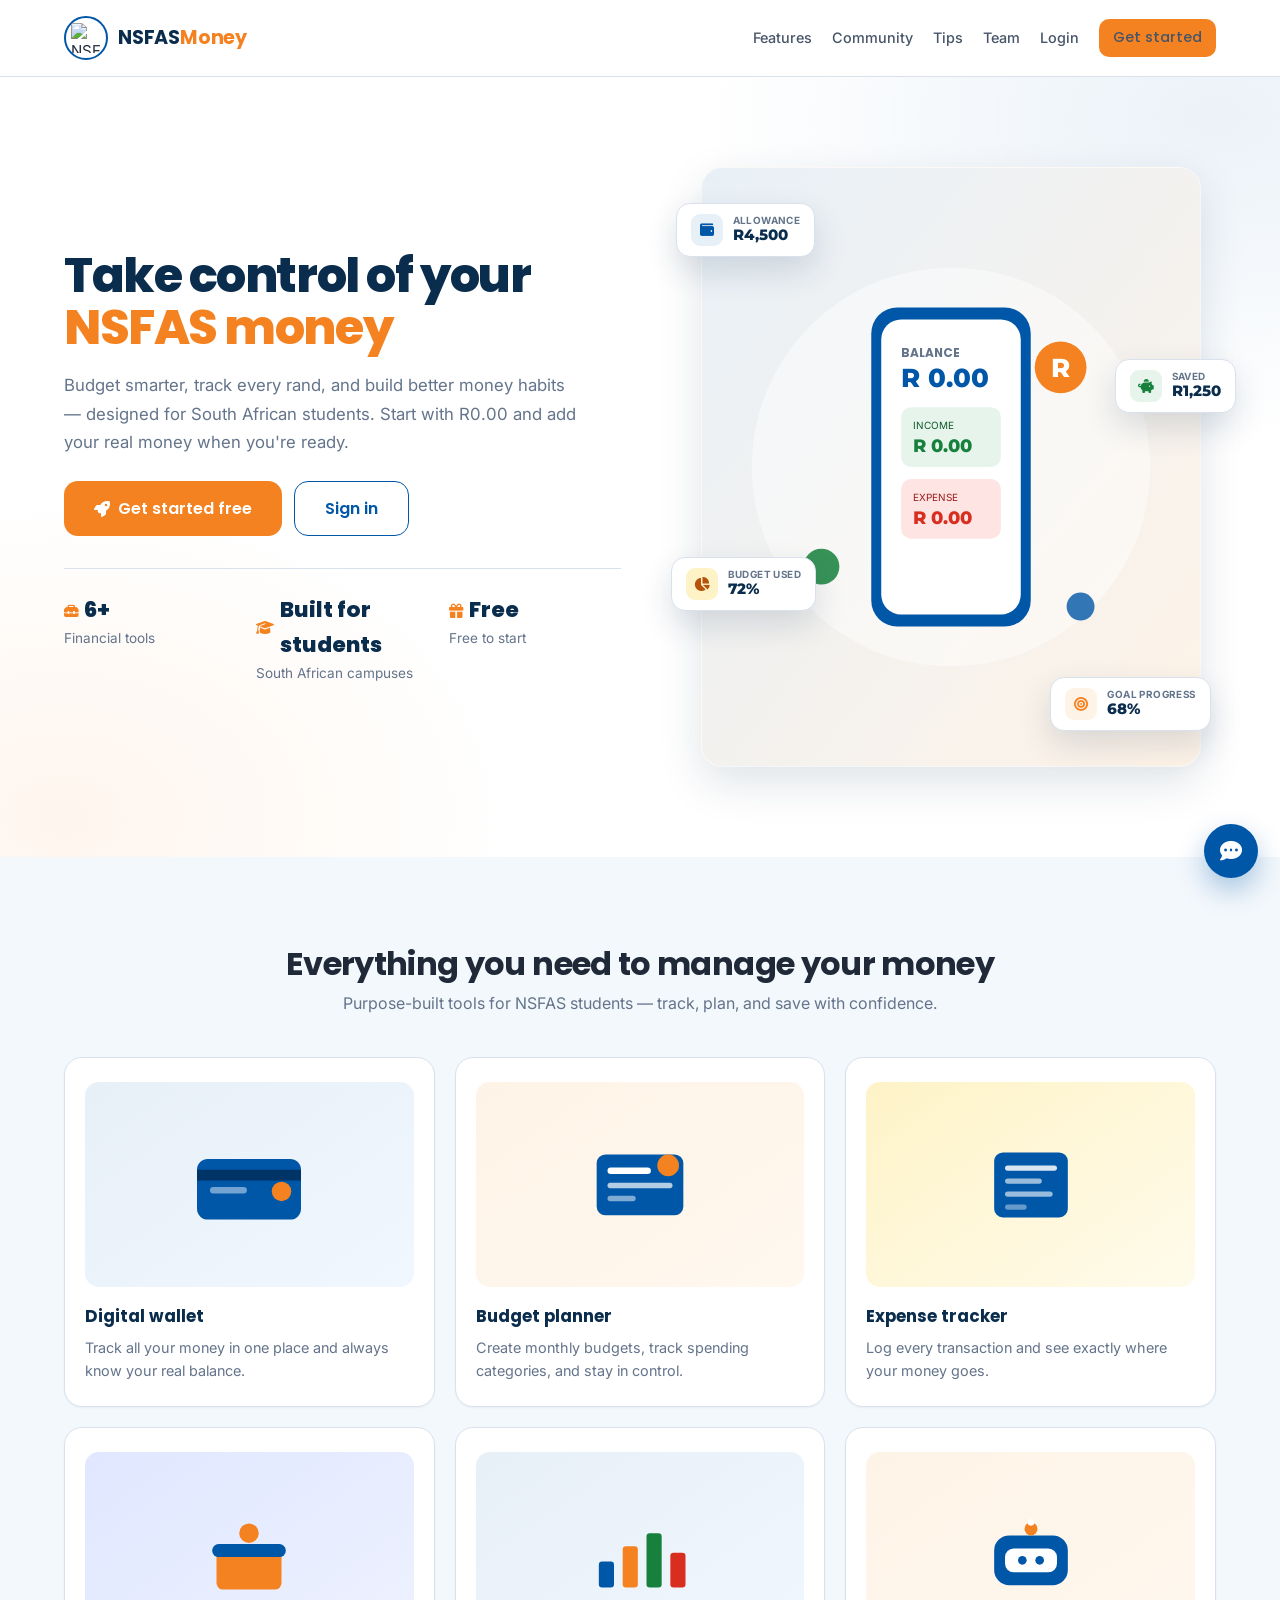
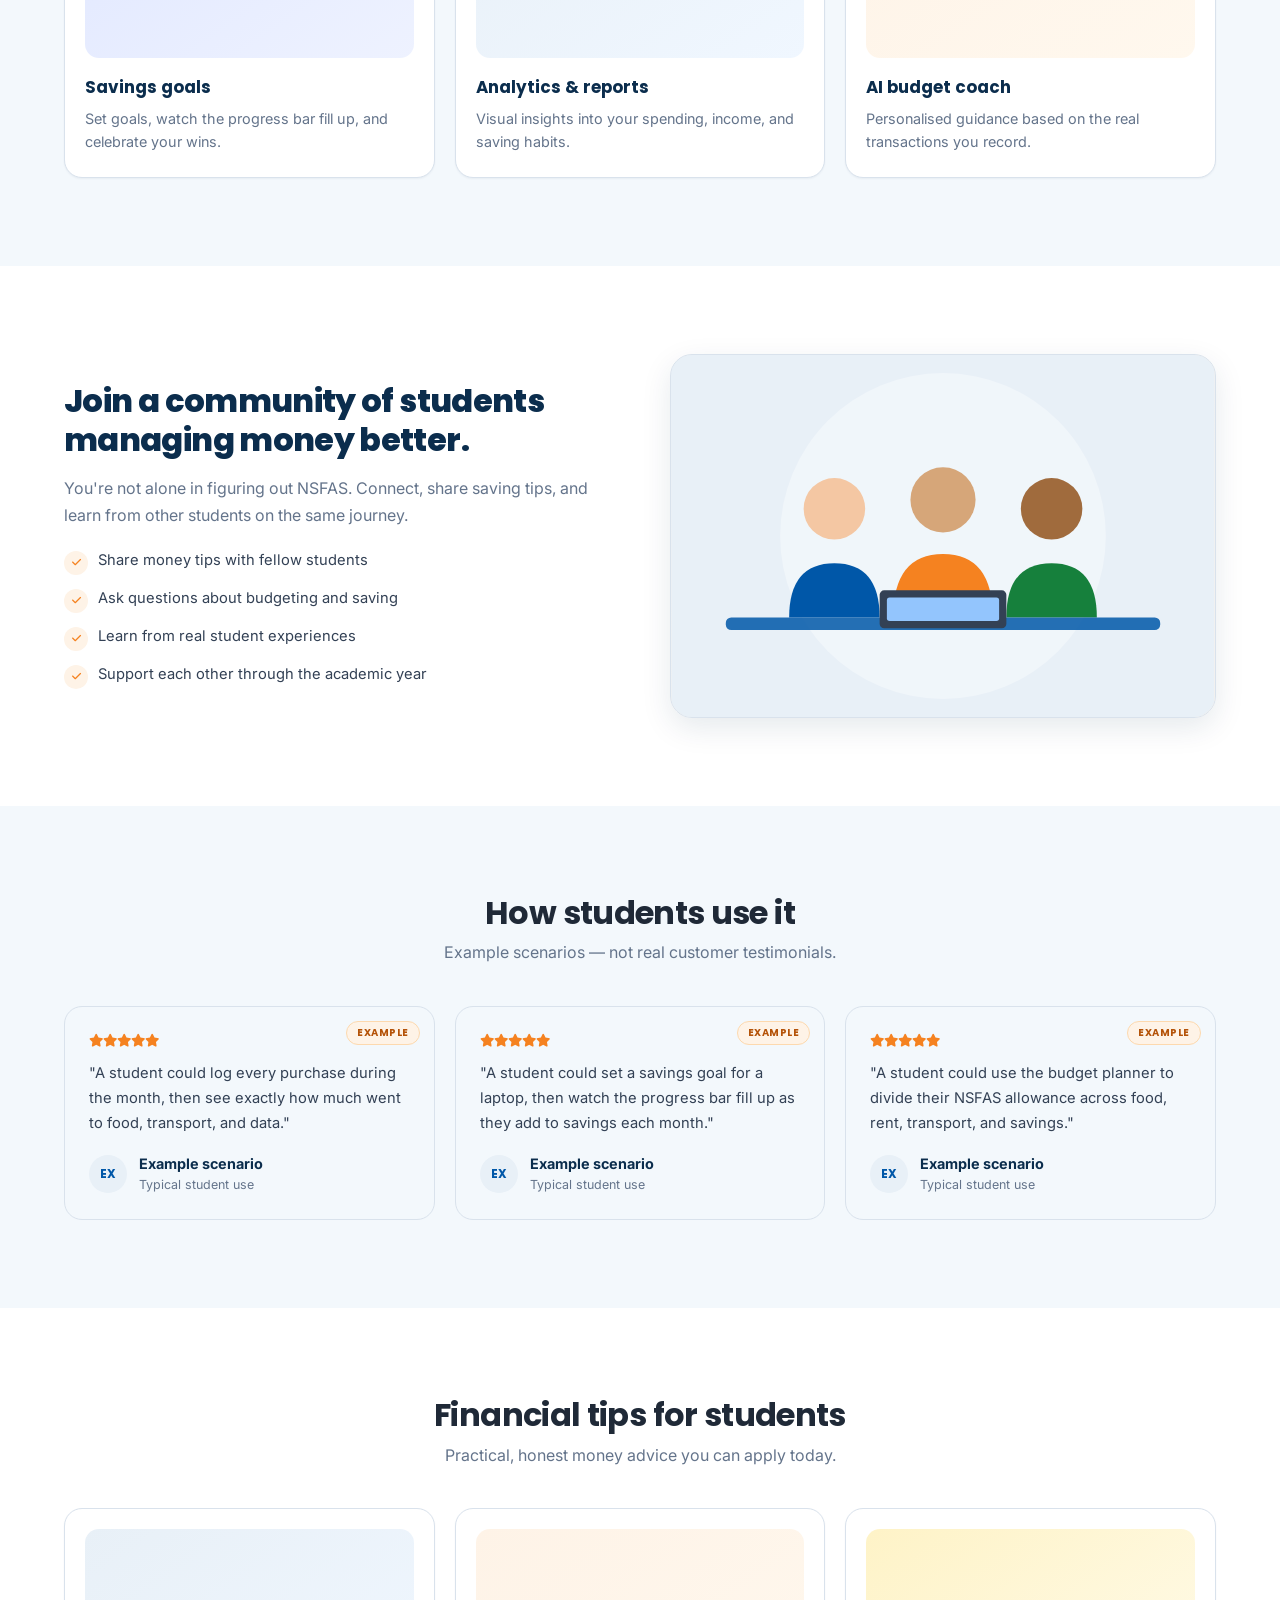
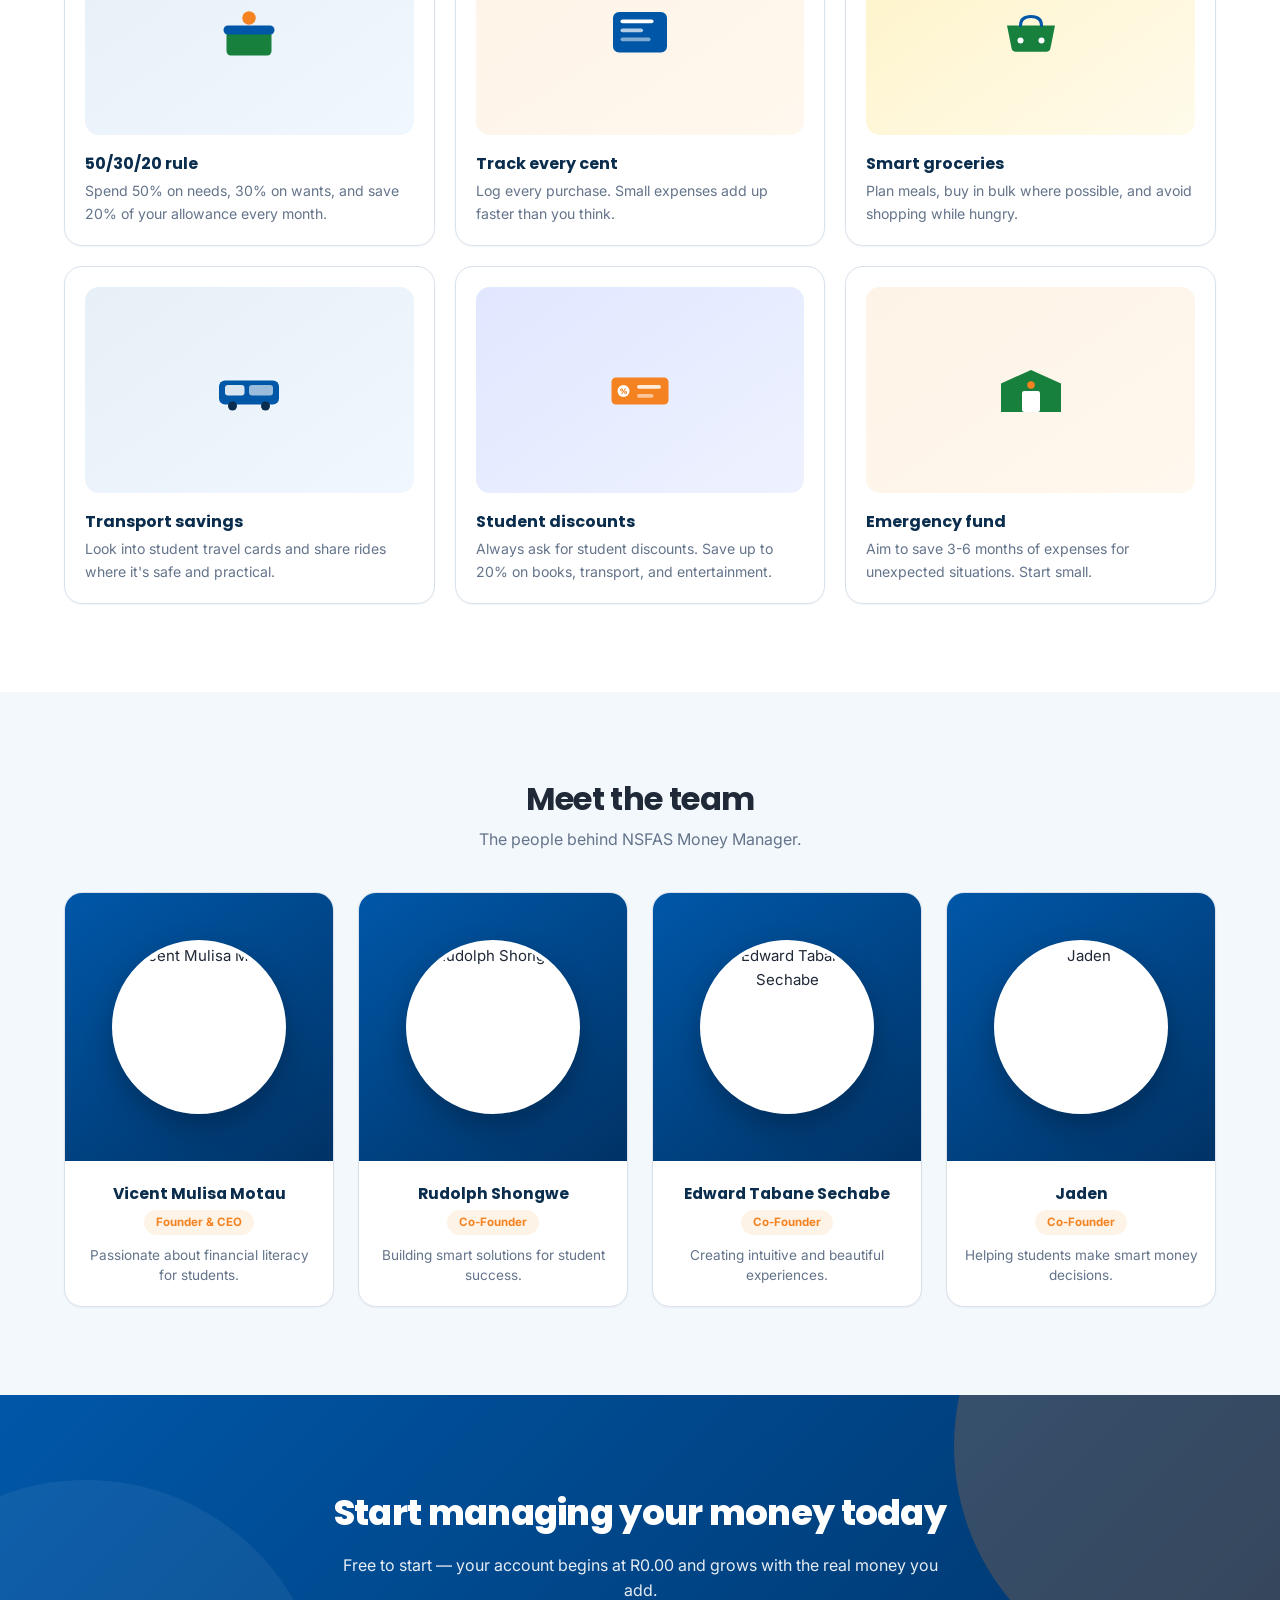
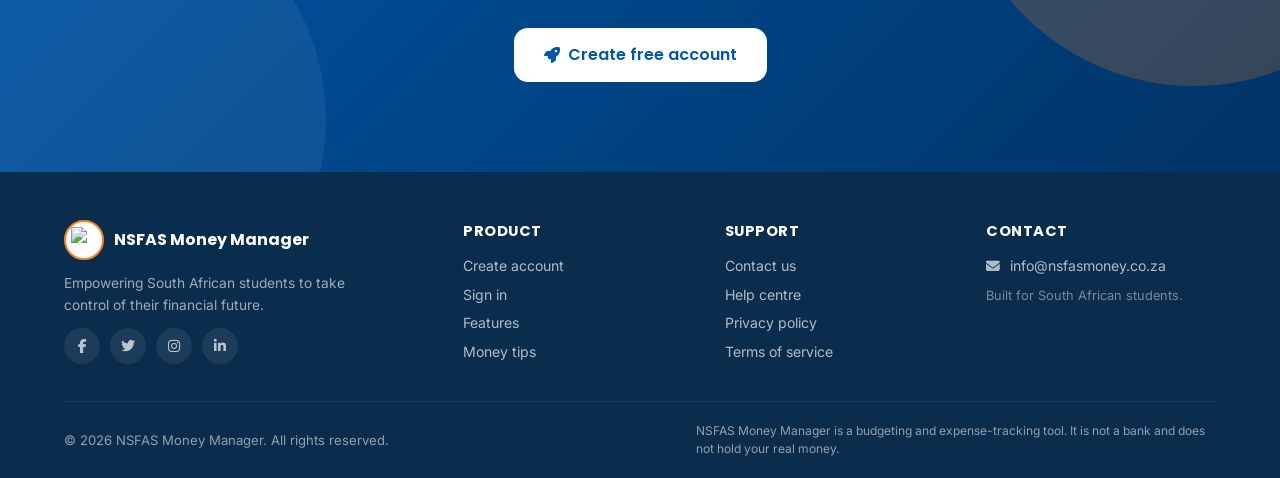
==== commit e76de0b3: "Update index.html" ====
--- a/index.html
+++ b/index.html
@@ -2,14 +2,13 @@
 <html lang="en">
 <head>
     <meta charset="UTF-8">
-    <meta name="viewport" content="width=device-width, initial-scale=1.0, maximum-scale=1.5, viewport-fit=cover">
-    <meta name="theme-color" content="#0A4DA2">
+    <meta name="viewport" content="width=device-width, initial-scale=1.0, maximum-scale=1.5, user-scalable=yes, viewport-fit=cover">
+    <meta name="theme-color" content="#0057A8">
     <title>NSFAS Money Manager — Budget, Track &amp; Save as a Student</title>
     <meta name="description" content="A free student-finance platform for South African university students. Track your NSFAS allowance, plan budgets, record expenses and reach your savings goals.">
     <meta name="keywords" content="NSFAS, student finance, budget planner, expense tracker, savings goals, South Africa, university">
     <link rel="canonical" href="https://nsfasmoney.netlify.app/">
 
-    <!-- Open Graph -->
     <meta property="og:type" content="website">
     <meta property="og:title" content="NSFAS Money Manager — Student Finance Platform">
     <meta property="og:description" content="Track your NSFAS allowance, plan budgets, record expenses and reach your savings goals.">
@@ -27,45 +26,75 @@
 
     <style>
         /* ============================================================
-           DESIGN TOKENS — NSFAS Money Manager
+           SMU BRAND DESIGN TOKENS
            ============================================================ */
         :root {
-            --primary-blue: #0A4DA2;
-            --primary-blue-dark: #083B7A;
-            --primary-blue-light: #e8f0fe;
-            --primary-green: #16A34A;
-            --primary-green-dark: #15803D;
-            --primary-green-light: #e6f7ed;
-            --white: #FFFFFF;
-            --gray-50: #F8FAFC;
-            --gray-100: #f1f5f9;
-            --gray-200: #e2e8f0;
-            --gray-300: #cbd5e1;
-            --gray-400: #94a3b8;
-            --gray-500: #6B7280;
-            --gray-600: #4b5563;
-            --gray-700: #374151;
+            /* === SMU BRAND PALETTE === */
+            --smu-blue:         #0057A8;   /* Primary */
+            --smu-blue-dark:    #004080;
+            --smu-blue-deep:    #003366;
+            --smu-orange:       #F58220;   /* Secondary */
+            --smu-orange-dark:  #E06A0A;
+            --smu-orange-light: #FEF3E7;
+            --smu-navy:         #0B2D4D;   /* Dark */
+            --smu-surface:      #F3F8FC;   /* Background surface */
+            --smu-border:       #D9E2EC;
+            --smu-text:         #1F2937;
+            --smu-muted:        #64748B;
+            --smu-success:      #16803C;
+            --smu-warning:      #F59E0B;
+            --smu-error:        #D92D20;
+            --smu-white:        #FFFFFF;
+
+            /* === SEMANTIC ALIASES USED THROUGHOUT === */
+            /* Blue = brand / trust / navigation / secondary action */
+            --primary-blue:       #0057A8;
+            --primary-blue-dark:  #004080;
+            --primary-blue-light: #E8F0F7;
+
+            /* Orange = primary ACTION colour (buttons, CTAs) */
+            --primary-green:       #F58220;   /* name kept for backwards-compat */
+            --primary-green-dark:  #E06A0A;
+            --primary-green-light: #FEF3E7;
+
+            /* Green = success / positive states */
+            --success:        #16803C;
+            --success-light:  #E7F4EC;
+            --success-dark:   #0F5A2A;
+
+            --warning:        #F59E0B;
+            --error:          #D92D20;
+            --info:           #0057A8;
+            --gold:           #F58220;
+
+            --white:    #FFFFFF;
+            --gray-50:  #F3F8FC;
+            --gray-100: #E8F0F7;
+            --gray-200: #D9E2EC;
+            --gray-300: #B8C7D9;
+            --gray-400: #94A3B8;
+            --gray-500: #64748B;
+            --gray-600: #475569;
+            --gray-700: #334155;
             --gray-800: #1F2937;
-            --gray-900: #111827;
-            --success: #22C55E;
-            --warning: #F59E0B;
-            --error: #EF4444;
-            --info: #3B82F6;
-            --gold: #F59E0B;
-
-            --shadow-xs: 0 1px 2px rgba(15,23,42,0.04);
-            --shadow-sm: 0 1px 3px rgba(15,23,42,0.06);
-            --shadow: 0 4px 14px rgba(15,23,42,0.07);
-            --shadow-md: 0 10px 30px rgba(15,23,42,0.09);
-            --shadow-lg: 0 16px 44px rgba(15,23,42,0.12);
-            --shadow-brand: 0 12px 32px rgba(10,77,162,0.14);
-
+            --gray-900: #0B2D4D;
+
+            /* === SHADOWS === */
+            --shadow-xs:    0 1px 2px rgba(11,45,77,0.05);
+            --shadow-sm:    0 1px 3px rgba(11,45,77,0.07);
+            --shadow:       0 4px 14px rgba(11,45,77,0.08);
+            --shadow-md:    0 10px 30px rgba(11,45,77,0.10);
+            --shadow-lg:    0 16px 44px rgba(11,45,77,0.13);
+            --shadow-brand: 0 12px 32px rgba(0,87,168,0.18);
+
+            /* === RADII === */
             --radius-xl: 22px;
             --radius-lg: 18px;
-            --radius: 14px;
+            --radius:    14px;
             --radius-sm: 10px;
             --radius-xs: 8px;
 
+            /* === SPACING === */
             --space-1: 4px;
             --space-2: 8px;
             --space-3: 12px;
@@ -78,22 +107,21 @@
             --space-16: 64px;
 
             --transition: 0.22s cubic-bezier(0.4, 0, 0.2, 1);
-            --font-primary: 'Poppins', 'Inter', system-ui, sans-serif;
+            --font-primary:   'Poppins', 'Inter', system-ui, sans-serif;
             --font-secondary: 'Inter', system-ui, sans-serif;
-            --font-numbers: 'Montserrat', 'Inter', sans-serif;
+            --font-numbers:   'Montserrat', 'Inter', sans-serif;
         }
 
         /* ============================================================
            RESET
            ============================================================ */
         *, *::before, *::after { margin: 0; padding: 0; box-sizing: border-box; }
-
         html { scroll-behavior: smooth; -webkit-text-size-adjust: 100%; }
 
         body {
             font-family: var(--font-secondary);
-            background: var(--gray-50);
-            color: var(--gray-800);
+            background: var(--smu-surface);
+            color: var(--smu-text);
             line-height: 1.6;
             min-height: 100vh;
             overflow-x: hidden;
@@ -103,7 +131,7 @@
             -moz-osx-font-smoothing: grayscale;
         }
 
-        body.dark-mode { background: #0b1220; color: #cbd5e1; }
+        body.dark-mode { background: #06182b; color: #cbd5e1; }
 
         img { max-width: 100%; height: auto; display: block; }
         button { font-family: inherit; cursor: pointer; }
@@ -121,7 +149,6 @@
            LAYOUT
            ============================================================ */
         .container { max-width: 1200px; margin: 0 auto; padding: 0 var(--space-6); }
-
         .grid-2 { display: grid; grid-template-columns: 1fr 1fr; gap: var(--space-6); }
         .grid-3 { display: grid; grid-template-columns: repeat(3, 1fr); gap: var(--space-5); }
         .grid-4 { display: grid; grid-template-columns: repeat(4, 1fr); gap: var(--space-5); }
@@ -129,18 +156,8 @@
         .flex { display: flex; }
         .flex-center { display: flex; align-items: center; justify-content: center; }
         .flex-between { display: flex; align-items: center; justify-content: space-between; }
-        .flex-col { display: flex; flex-direction: column; }
-        .gap-2 { gap: var(--space-2); }
-        .gap-3 { gap: var(--space-3); }
-        .gap-4 { gap: var(--space-4); }
-
         .text-center { text-align: center; }
-        .text-primary-blue { color: var(--primary-blue); }
-        .text-primary-green { color: var(--primary-green); }
-        .text-error { color: var(--error); }
-        .text-gray { color: var(--gray-500); }
         .w-full { width: 100%; }
-        .relative { position: relative; }
 
         /* ============================================================
            TYPOGRAPHY
@@ -149,7 +166,7 @@
             font-family: var(--font-primary);
             font-size: clamp(1.5rem, 3vw, 2rem);
             font-weight: 700;
-            color: var(--gray-900);
+            color: var(--smu-text);
             line-height: 1.2;
             letter-spacing: -0.02em;
             margin-bottom: var(--space-2);
@@ -157,7 +174,7 @@
         body.dark-mode .section-title { color: #f1f5f9; }
 
         .section-subtitle {
-            color: var(--gray-500);
+            color: var(--smu-muted);
             font-size: 1rem;
             max-width: 620px;
             margin: 0 auto var(--space-8);
@@ -165,7 +182,7 @@
         body.dark-mode .section-subtitle { color: var(--gray-400); }
 
         /* ============================================================
-           BUTTONS
+           BUTTONS  (Orange = primary action, Blue = secondary)
            ============================================================ */
         .btn {
             display: inline-flex;
@@ -183,33 +200,41 @@
             text-decoration: none;
             white-space: nowrap;
         }
-        .btn:focus-visible { outline: 3px solid rgba(10,77,162,0.35); outline-offset: 2px; }
+        .btn:focus-visible { outline: 3px solid rgba(0,87,168,0.35); outline-offset: 2px; }
         .btn:disabled { opacity: 0.55; cursor: not-allowed; transform: none !important; }
 
-        .btn-primary { background: var(--primary-green); color: #fff; }
+        /* Primary CTA — SMU Orange */
+        .btn-primary { background: var(--smu-orange); color: #fff; }
         .btn-primary:hover:not(:disabled) {
-            background: var(--primary-green-dark);
-            box-shadow: 0 8px 22px rgba(22,163,74,0.28);
+            background: var(--smu-orange-dark);
+            box-shadow: 0 8px 22px rgba(245,130,32,0.32);
             transform: translateY(-1px);
         }
-        .btn-secondary { background: var(--primary-blue); color: #fff; }
+
+        /* Secondary — SMU Blue */
+        .btn-secondary { background: var(--smu-blue); color: #fff; }
         .btn-secondary:hover:not(:disabled) {
-            background: var(--primary-blue-dark);
-            box-shadow: 0 8px 22px rgba(10,77,162,0.28);
+            background: var(--smu-blue-dark);
+            box-shadow: 0 8px 22px rgba(0,87,168,0.28);
             transform: translateY(-1px);
         }
+
         .btn-outline {
             background: transparent;
-            color: var(--primary-blue);
-            border: 1.5px solid var(--primary-blue);
-        }
-        .btn-outline:hover:not(:disabled) { background: var(--primary-blue); color: #fff; }
+            color: var(--smu-blue);
+            border: 1.5px solid var(--smu-blue);
+        }
+        .btn-outline:hover:not(:disabled) { background: var(--smu-blue); color: #fff; }
+
         .btn-ghost { background: var(--gray-100); color: var(--gray-700); }
         .btn-ghost:hover:not(:disabled) { background: var(--gray-200); }
-        .btn-white { background: #fff; color: var(--primary-blue); }
+
+        .btn-white { background: #fff; color: var(--smu-blue); }
         .btn-white:hover:not(:disabled) { transform: translateY(-1px); box-shadow: 0 8px 24px rgba(0,0,0,0.15); }
-        .btn-danger { background: var(--error); color: #fff; }
-        .btn-danger:hover:not(:disabled) { background: #dc2626; }
+
+        .btn-danger { background: var(--smu-error); color: #fff; }
+        .btn-danger:hover:not(:disabled) { background: #b91c1c; }
+
         .btn-sm { padding: 7px 14px; font-size: 0.8rem; border-radius: 10px; }
         .btn-lg { padding: 14px 30px; font-size: 1rem; border-radius: 14px; }
         .btn-block { width: 100%; }
@@ -227,14 +252,14 @@
             letter-spacing: 0.5px;
             font-family: var(--font-primary);
         }
-        .badge-success { background: var(--primary-green-light); color: var(--primary-green); }
-        .badge-danger { background: #fee2e2; color: var(--error); }
-        .badge-warning { background: #fef3c7; color: #b45309; }
-        .badge-info { background: var(--primary-blue-light); color: var(--primary-blue); }
+        .badge-success { background: var(--success-light); color: var(--smu-success); }
+        .badge-danger  { background: #FEE4E2; color: var(--smu-error); }
+        .badge-warning { background: #FEF3C7; color: #B45309; }
+        .badge-info    { background: var(--primary-blue-light); color: var(--smu-blue); }
         .badge-example {
-            background: #fff7ed;
-            color: #c2410c;
-            border: 1px solid #fed7aa;
+            background: var(--smu-orange-light);
+            color: #B45309;
+            border: 1px solid #FDD9AE;
             font-size: 0.62rem;
         }
 
@@ -246,13 +271,13 @@
             border-radius: var(--radius-lg);
             padding: var(--space-6);
             box-shadow: var(--shadow-xs);
-            border: 1px solid var(--gray-100);
+            border: 1px solid var(--smu-border);
             transition: var(--transition);
         }
         body.dark-mode .card,
         body.dark-mode .stat-card,
-        body.dark-mode .chart-container,
-        body.dark-mode .expense-form,
+        body.dark-mode .chart-card,
+        body.dark-mode .form-card,
         body.dark-mode .transaction-list,
         body.dark-mode .profile-card,
         body.dark-mode .goal-card,
@@ -263,34 +288,21 @@
         body.dark-mode .modal-box,
         body.dark-mode .tip-card,
         body.dark-mode .edu-card {
-            background: #1e293b;
-            border-color: #334155;
+            background: #0f2236;
+            border-color: #1e3a5f;
             color: #cbd5e1;
         }
 
         /* ============================================================
            ANIMATIONS
            ============================================================ */
-        @keyframes fadeInUp {
-            from { opacity: 0; transform: translateY(20px); }
-            to { opacity: 1; transform: translateY(0); }
-        }
-        @keyframes fadeIn { from { opacity: 0; } to { opacity: 1; } }
-        @keyframes floaty {
-            0%, 100% { transform: translateY(0); }
-            50% { transform: translateY(-10px); }
-        }
-        @keyframes shimmer {
-            0% { background-position: -200% 0; }
-            100% { background-position: 200% 0; }
-        }
-        @keyframes pulseDot {
-            0%, 100% { opacity: 0.4; }
-            50% { opacity: 1; }
-        }
+        @keyframes fadeInUp { from { opacity: 0; transform: translateY(20px);} to { opacity: 1; transform: translateY(0);} }
+        @keyframes fadeIn   { from { opacity: 0;} to { opacity: 1;} }
+        @keyframes floaty   { 0%,100% { transform: translateY(0);} 50% { transform: translateY(-10px);} }
+        @keyframes shimmer  { 0% { background-position: -200% 0;} 100% { background-position: 200% 0;} }
 
         .animate-fade-up { animation: fadeInUp 0.55s ease forwards; }
-        .animate-fade { animation: fadeIn 0.4s ease forwards; }
+        .animate-fade    { animation: fadeIn 0.4s ease forwards; }
 
         @media (prefers-reduced-motion: reduce) {
             *, *::before, *::after {
@@ -301,7 +313,6 @@
             }
         }
 
-        /* Skeleton loader */
         .skeleton {
             background: linear-gradient(90deg, var(--gray-100) 25%, var(--gray-200) 50%, var(--gray-100) 75%);
             background-size: 200% 100%;
@@ -309,7 +320,7 @@
             border-radius: 8px;
         }
         body.dark-mode .skeleton {
-            background: linear-gradient(90deg, #1e293b 25%, #334155 50%, #1e293b 75%);
+            background: linear-gradient(90deg, #0f2236 25%, #1e3a5f 50%, #0f2236 75%);
             background-size: 200% 100%;
         }
 
@@ -321,8 +332,8 @@
             min-height: 100vh;
             padding: var(--space-8) var(--space-4);
             background:
-                radial-gradient(900px 600px at 100% 0%, rgba(255,255,255,0.10), transparent 60%),
-                linear-gradient(135deg, var(--primary-blue-dark), var(--primary-blue) 70%);
+                radial-gradient(900px 600px at 100% 0%, rgba(245,130,32,0.20), transparent 55%),
+                linear-gradient(135deg, var(--smu-blue-deep), var(--smu-blue) 65%);
             align-items: center;
             justify-content: center;
         }
@@ -337,10 +348,7 @@
             width: 100%;
         }
 
-        .auth-illustration {
-            color: #fff;
-            padding: var(--space-4);
-        }
+        .auth-illustration { color: #fff; padding: var(--space-4); }
         .auth-illustration h2 {
             font-family: var(--font-primary);
             font-size: clamp(1.7rem, 3vw, 2.3rem);
@@ -349,10 +357,10 @@
             margin-bottom: var(--space-4);
             letter-spacing: -0.02em;
         }
-        .auth-illustration h2 span { color: #a7f3d0; }
+        .auth-illustration h2 span { color: #FFB878; }
         .auth-illustration p {
             font-size: 1rem;
-            color: rgba(255,255,255,0.85);
+            color: rgba(255,255,255,0.88);
             margin-bottom: var(--space-5);
             max-width: 440px;
         }
@@ -363,16 +371,15 @@
             font-size: 0.94rem;
         }
         .auth-feature-list li i {
-            color: #a7f3d0; font-size: 0.7rem;
+            color: #FFB878; font-size: 0.7rem;
             width: 20px; height: 20px; border-radius: 50%;
-            background: rgba(167,243,208,0.18);
+            background: rgba(245,130,32,0.28);
             display: flex; align-items: center; justify-content: center;
             flex-shrink: 0;
         }
         .auth-illustration .auth-image {
             margin-top: var(--space-6);
-            width: 100%;
-            max-width: 400px;
+            width: 100%; max-width: 400px;
             aspect-ratio: 4 / 3;
             border-radius: var(--radius-lg);
             overflow: hidden;
@@ -380,9 +387,7 @@
             border: 1px solid rgba(255,255,255,0.15);
             display: flex; align-items: center; justify-content: center;
         }
-        .auth-illustration .auth-image img {
-            width: 100%; height: 100%; object-fit: cover;
-        }
+        .auth-illustration .auth-image img { width: 100%; height: 100%; object-fit: cover; }
         .auth-illustration .auth-image svg { width: 100%; height: 100%; padding: 20px; }
 
         .auth-box {
@@ -395,14 +400,14 @@
             max-height: 88vh;
             overflow-y: auto;
         }
-        body.dark-mode .auth-box { background: #1e293b; border-color: #334155; }
+        body.dark-mode .auth-box { background: #0f2236; border-color: #1e3a5f; }
 
         .auth-box .auth-logo { text-align: center; margin-bottom: var(--space-5); }
         .auth-box .auth-logo .logo-icon {
             width: 68px; height: 68px;
             margin: 0 auto var(--space-3);
             border-radius: 50%;
-            border: 2.5px solid var(--primary-blue);
+            border: 2.5px solid var(--smu-blue);
             background: #fff;
             display: flex; align-items: center; justify-content: center;
             overflow: hidden;
@@ -410,18 +415,18 @@
         .auth-box .auth-logo .logo-icon img { width: 100%; height: 100%; object-fit: contain; padding: 8px; }
         .auth-box .auth-logo h1 {
             font-family: var(--font-primary);
-            font-size: 1.3rem; color: var(--gray-900);
+            font-size: 1.3rem; color: var(--smu-navy);
         }
         body.dark-mode .auth-box .auth-logo h1 { color: #f1f5f9; }
-        .auth-box .auth-logo p { color: var(--gray-500); font-size: 0.82rem; }
+        .auth-box .auth-logo p { color: var(--smu-muted); font-size: 0.82rem; }
 
         .auth-box h2 {
             font-family: var(--font-primary);
-            font-size: 1.4rem; color: var(--gray-900); margin-bottom: 4px;
+            font-size: 1.4rem; color: var(--smu-navy); margin-bottom: 4px;
             letter-spacing: -0.01em;
         }
         body.dark-mode .auth-box h2 { color: #f1f5f9; }
-        .auth-box .auth-subtitle { color: var(--gray-500); font-size: 0.9rem; margin-bottom: var(--space-5); }
+        .auth-box .auth-subtitle { color: var(--smu-muted); font-size: 0.9rem; margin-bottom: var(--space-5); }
 
         .input-group { margin-bottom: var(--space-4); }
         .input-group label {
@@ -432,25 +437,25 @@
         .input-group input,
         .input-group select {
             width: 100%; padding: 11px 14px;
-            border: 1.5px solid var(--gray-200);
+            border: 1.5px solid var(--smu-border);
             border-radius: var(--radius-sm);
             font-size: 0.92rem;
             transition: var(--transition);
-            background: #fff; color: var(--gray-800);
+            background: #fff; color: var(--smu-text);
         }
         body.dark-mode .input-group input,
         body.dark-mode .input-group select {
-            background: #0f172a; color: #e2e8f0; border-color: #334155;
+            background: #06182b; color: #e2e8f0; border-color: #1e3a5f;
         }
         .input-group input:focus,
         .input-group select:focus {
             outline: none;
-            border-color: var(--primary-blue);
-            box-shadow: 0 0 0 3px rgba(10,77,162,0.12);
-        }
-        .input-group input.invalid { border-color: var(--error); }
+            border-color: var(--smu-blue);
+            box-shadow: 0 0 0 3px rgba(0,87,168,0.13);
+        }
+        .input-group input.invalid { border-color: var(--smu-error); }
         .input-error {
-            color: var(--error); font-size: 0.78rem;
+            color: var(--smu-error); font-size: 0.78rem;
             margin-top: 4px; display: none;
         }
         .input-error.show { display: block; }
@@ -463,20 +468,20 @@
             display: flex; align-items: center; gap: 6px;
             color: var(--gray-600); cursor: pointer;
         }
-        .auth-options a { color: var(--primary-blue); text-decoration: none; font-weight: 600; }
+        .auth-options a { color: var(--smu-blue); text-decoration: none; font-weight: 600; }
         .auth-options a:hover { text-decoration: underline; }
 
         .auth-box .auth-btn {
             width: 100%; padding: 13px;
             border: none; border-radius: var(--radius-sm);
-            background: var(--primary-green); color: #fff;
+            background: var(--smu-orange); color: #fff;
             font-family: var(--font-primary); font-weight: 700;
             font-size: 0.95rem; cursor: pointer;
             transition: var(--transition);
         }
         .auth-box .auth-btn:hover:not(:disabled) {
-            background: var(--primary-green-dark);
-            box-shadow: 0 8px 22px rgba(22,163,74,0.28);
+            background: var(--smu-orange-dark);
+            box-shadow: 0 8px 22px rgba(245,130,32,0.32);
         }
 
         .auth-switch {
@@ -484,14 +489,14 @@
             color: var(--gray-600); font-size: 0.9rem;
         }
         .auth-switch a {
-            color: var(--primary-blue); font-weight: 600;
+            color: var(--smu-blue); font-weight: 600;
             cursor: pointer; text-decoration: none;
         }
         .auth-switch a:hover { text-decoration: underline; }
 
         .auth-trust {
             text-align: center; margin-top: var(--space-4);
-            font-size: 0.78rem; color: var(--gray-400);
+            font-size: 0.78rem; color: var(--smu-muted);
         }
 
         .msg {
@@ -502,42 +507,42 @@
             display: none;
         }
         .msg.show { display: block; }
-        .msg-error { background: #fee2e2; border: 1px solid #fca5a5; color: #991b1b; }
-        .msg-success { background: var(--primary-green-light); border: 1px solid #86efac; color: var(--primary-green-dark); }
+        .msg-error   { background: #FEE4E2; border: 1px solid #FCA5A5; color: #991B1B; }
+        .msg-success { background: var(--success-light); border: 1px solid #86EFAC; color: var(--success-dark); }
 
         /* ============================================================
            LANDING PAGE
            ============================================================ */
         .landing-page { display: none; min-height: 100vh; background: #fff; }
         .landing-page.active { display: block; }
-        body.dark-mode .landing-page { background: #0b1220; }
+        body.dark-mode .landing-page { background: #06182b; }
 
         .landing-nav {
             padding: var(--space-4) 0;
-            border-bottom: 1px solid var(--gray-100);
+            border-bottom: 1px solid var(--smu-border);
             background: #fff;
             position: sticky; top: 0; z-index: 100;
             transition: box-shadow 0.25s;
         }
-        body.dark-mode .landing-nav { background: #0f172a; border-color: #1e293b; }
+        body.dark-mode .landing-nav { background: #0b1220; border-color: #1e3a5f; }
         .landing-nav.scrolled { box-shadow: var(--shadow); }
         .landing-nav .container { display: flex; justify-content: space-between; align-items: center; }
 
         .brand { display: flex; align-items: center; gap: 10px; text-decoration: none; }
         .brand .logo-icon {
             width: 44px; height: 44px; border-radius: 50%;
-            border: 2px solid var(--primary-blue); background: #fff;
+            border: 2px solid var(--smu-blue); background: #fff;
             display: flex; align-items: center; justify-content: center;
             overflow: hidden; flex-shrink: 0;
         }
         .brand .logo-icon img { width: 100%; height: 100%; object-fit: contain; padding: 5px; }
         .brand h1 {
             font-family: var(--font-primary);
-            font-size: 1.2rem; color: var(--gray-900);
+            font-size: 1.2rem; color: var(--smu-navy);
             font-weight: 700; letter-spacing: -0.01em;
         }
         body.dark-mode .brand h1 { color: #f1f5f9; }
-        .brand h1 span { color: var(--primary-green); }
+        .brand h1 span { color: var(--smu-orange); }
 
         .nav-links { display: flex; align-items: center; gap: var(--space-5); }
         .nav-links a {
@@ -545,7 +550,7 @@
             font-weight: 500; transition: var(--transition);
             font-size: 0.9rem;
         }
-        .nav-links a:hover { color: var(--primary-blue); }
+        .nav-links a:hover { color: var(--smu-blue); }
         body.dark-mode .nav-links a { color: #cbd5e1; }
 
         .hamburger {
@@ -559,9 +564,16 @@
         .hero-section {
             padding: clamp(48px, 8vw, 90px) 0;
             background:
-                radial-gradient(800px 500px at 95% 5%, rgba(10,77,162,0.06), transparent 65%),
-                radial-gradient(700px 500px at 5% 95%, rgba(22,163,74,0.06), transparent 65%);
+                radial-gradient(800px 500px at 95% 5%, rgba(0,87,168,0.08), transparent 65%),
+                radial-gradient(700px 500px at 5% 95%, rgba(245,130,32,0.08), transparent 65%),
+                #fff;
             position: relative; overflow: hidden;
+        }
+        body.dark-mode .hero-section {
+            background:
+                radial-gradient(800px 500px at 95% 5%, rgba(0,87,168,0.20), transparent 65%),
+                radial-gradient(700px 500px at 5% 95%, rgba(245,130,32,0.14), transparent 65%),
+                #06182b;
         }
         .hero-section .container {
             display: grid;
@@ -574,15 +586,15 @@
             font-family: var(--font-primary);
             font-size: clamp(2rem, 5vw, 3rem);
             font-weight: 800;
-            color: var(--gray-900);
+            color: var(--smu-navy);
             line-height: 1.1;
             letter-spacing: -0.03em;
             margin-bottom: var(--space-4);
         }
         body.dark-mode .hero-content h1 { color: #f8fafc; }
-        .hero-content h1 span { color: var(--primary-blue); }
+        .hero-content h1 span { color: var(--smu-orange); }
         .hero-content > p {
-            color: var(--gray-500);
+            color: var(--smu-muted);
             font-size: 1.05rem;
             max-width: 520px;
             margin-bottom: var(--space-6);
@@ -597,18 +609,18 @@
             gap: var(--space-5);
             margin-top: var(--space-8);
             padding-top: var(--space-6);
-            border-top: 1px solid var(--gray-100);
-        }
-        body.dark-mode .hero-stats { border-color: #1e293b; }
+            border-top: 1px solid var(--smu-border);
+        }
+        body.dark-mode .hero-stats { border-color: #1e3a5f; }
         .hero-stats .stat-item h3 {
             font-family: var(--font-primary);
             font-size: 1.35rem; font-weight: 800;
-            color: var(--gray-900);
+            color: var(--smu-navy);
             display: flex; align-items: center; gap: 6px;
         }
         body.dark-mode .hero-stats .stat-item h3 { color: #f1f5f9; }
-        .hero-stats .stat-item h3 i { color: var(--primary-green); font-size: 0.9rem; }
-        .hero-stats .stat-item p { color: var(--gray-500); font-size: 0.85rem; }
+        .hero-stats .stat-item h3 i { color: var(--smu-orange); font-size: 0.9rem; }
+        .hero-stats .stat-item p { color: var(--smu-muted); font-size: 0.85rem; }
 
         .hero-image { display: flex; justify-content: center; }
         .hero-visual {
@@ -622,14 +634,12 @@
             inset: 0;
             border-radius: var(--radius-xl);
             overflow: hidden;
-            background: linear-gradient(145deg, var(--primary-blue-light), var(--primary-green-light));
+            background: linear-gradient(145deg, var(--primary-blue-light), var(--smu-orange-light));
             display: flex; align-items: center; justify-content: center;
             box-shadow: var(--shadow-lg);
             border: 1px solid rgba(255,255,255,0.5);
         }
-        .hero-visual .hero-img-wrap img {
-            width: 100%; height: 100%; object-fit: cover;
-        }
+        .hero-visual .hero-img-wrap img { width: 100%; height: 100%; object-fit: cover; }
         .hero-visual .hero-img-wrap svg { width: 100%; height: 100%; }
 
         .float-card {
@@ -637,26 +647,26 @@
             background: #fff;
             border-radius: var(--radius);
             padding: 10px 14px;
-            box-shadow: 0 14px 32px rgba(10,77,162,0.14);
-            border: 1px solid var(--gray-100);
+            box-shadow: 0 14px 32px rgba(11,45,77,0.14);
+            border: 1px solid var(--smu-border);
             display: flex; align-items: center; gap: 10px;
             z-index: 3;
             animation: floaty 5s ease-in-out infinite;
         }
-        body.dark-mode .float-card { background: #1e293b; border-color: #334155; }
+        body.dark-mode .float-card { background: #0f2236; border-color: #1e3a5f; }
         .float-card .fc-icon {
             width: 32px; height: 32px; border-radius: 9px;
             display: flex; align-items: center; justify-content: center;
             font-size: 14px; flex-shrink: 0;
         }
         .float-card .fc-label {
-            font-size: 0.62rem; color: var(--gray-500);
+            font-size: 0.62rem; color: var(--smu-muted);
             text-transform: uppercase; letter-spacing: 0.4px;
             font-weight: 700; line-height: 1.2;
         }
         .float-card .fc-value {
             font-family: var(--font-numbers);
-            font-size: 0.92rem; font-weight: 800; color: var(--gray-900);
+            font-size: 0.92rem; font-weight: 800; color: var(--smu-navy);
             line-height: 1.2;
         }
         body.dark-mode .float-card .fc-value { color: #f1f5f9; }
@@ -664,58 +674,56 @@
         .fc-2 { top: 32%; right: -7%; animation-delay: 1s; }
         .fc-3 { bottom: 26%; left: -6%; animation-delay: 0.6s; }
         .fc-4 { bottom: 6%; right: -2%; animation-delay: 1.6s; }
-        .fc-1 .fc-icon { background: var(--primary-blue-light); color: var(--primary-blue); }
-        .fc-2 .fc-icon { background: var(--primary-green-light); color: var(--primary-green); }
-        .fc-3 .fc-icon { background: #fef3c7; color: #b45309; }
-        .fc-4 .fc-icon { background: #ede9fe; color: #7c3aed; }
+        .fc-1 .fc-icon { background: var(--primary-blue-light); color: var(--smu-blue); }
+        .fc-2 .fc-icon { background: var(--success-light); color: var(--smu-success); }
+        .fc-3 .fc-icon { background: #FEF3C7; color: #B45309; }
+        .fc-4 .fc-icon { background: var(--smu-orange-light); color: var(--smu-orange); }
 
         /* ============================================================
-           SECTIONS (features, community, tips, etc.)
+           SECTIONS
            ============================================================ */
         .section { padding: clamp(48px, 7vw, 88px) 0; }
-        .section-alt { background: var(--gray-50); }
-        body.dark-mode .section-alt { background: #0f172a; }
+        .section-alt { background: var(--smu-surface); }
+        body.dark-mode .section-alt { background: #0b1220; }
         .section-header { text-align: center; margin-bottom: var(--space-10); }
 
-        /* FEATURE CARDS */
         .feature-card {
             background: #fff;
             border-radius: var(--radius-lg);
             padding: var(--space-6) var(--space-5);
-            border: 1px solid var(--gray-100);
+            border: 1px solid var(--smu-border);
             box-shadow: var(--shadow-xs);
             transition: var(--transition);
             display: flex; flex-direction: column;
             align-items: flex-start;
-            text-align: left;
         }
         .feature-card:hover {
             transform: translateY(-4px);
             box-shadow: var(--shadow-md);
-            border-color: var(--primary-blue-light);
+            border-color: var(--smu-blue);
         }
         .feature-visual {
             width: 100%;
             aspect-ratio: 16 / 10;
             border-radius: var(--radius);
-            background: linear-gradient(145deg, var(--primary-blue-light), #f0f7ff);
+            background: linear-gradient(145deg, var(--primary-blue-light), #F0F7FF);
             display: flex; align-items: center; justify-content: center;
             overflow: hidden;
             margin-bottom: var(--space-4);
         }
-        .feature-card.green .feature-visual { background: linear-gradient(145deg, var(--primary-green-light), #f0fdf4); }
-        .feature-card.amber .feature-visual { background: linear-gradient(145deg, #fef3c7, #fffbeb); }
-        .feature-card.purple .feature-visual { background: linear-gradient(145deg, #ede9fe, #f5f3ff); }
+        .feature-card.green .feature-visual { background: linear-gradient(145deg, var(--smu-orange-light), #FFF8EE); }
+        .feature-card.amber .feature-visual { background: linear-gradient(145deg, #FEF3C7, #FFFBEB); }
+        .feature-card.purple .feature-visual { background: linear-gradient(145deg, #E0E7FF, #EEF2FF); }
         .feature-visual img { width: 100%; height: 100%; object-fit: cover; }
         .feature-visual svg { width: 70%; height: 70%; max-width: 130px; }
         .feature-card h4 {
             font-family: var(--font-primary);
             font-size: 1.05rem; font-weight: 700;
-            color: var(--gray-900);
+            color: var(--smu-navy);
             margin-bottom: 6px;
         }
         body.dark-mode .feature-card h4 { color: #f1f5f9; }
-        .feature-card p { color: var(--gray-500); font-size: 0.9rem; line-height: 1.6; }
+        .feature-card p { color: var(--smu-muted); font-size: 0.9rem; line-height: 1.6; }
 
         /* COMMUNITY */
         .community-layout {
@@ -727,13 +735,13 @@
         .community-text h2 {
             font-family: var(--font-primary);
             font-size: clamp(1.5rem, 3vw, 2rem);
-            font-weight: 800; color: var(--gray-900);
+            font-weight: 800; color: var(--smu-navy);
             line-height: 1.2; margin-bottom: var(--space-4);
             letter-spacing: -0.02em;
         }
         body.dark-mode .community-text h2 { color: #f1f5f9; }
         .community-text > p {
-            color: var(--gray-500); font-size: 1rem;
+            color: var(--smu-muted); font-size: 1rem;
             line-height: 1.7; margin-bottom: var(--space-5);
         }
         .community-points { list-style: none; display: flex; flex-direction: column; gap: 12px; }
@@ -743,8 +751,8 @@
         }
         body.dark-mode .community-points li { color: #cbd5e1; }
         .community-points li i {
-            color: var(--primary-green);
-            background: var(--primary-green-light);
+            color: var(--smu-orange);
+            background: var(--smu-orange-light);
             width: 24px; height: 24px; border-radius: 50%;
             display: flex; align-items: center; justify-content: center;
             font-size: 0.65rem; flex-shrink: 0; margin-top: 2px;
@@ -753,8 +761,8 @@
             border-radius: var(--radius-xl);
             overflow: hidden;
             box-shadow: var(--shadow-md);
-            border: 1px solid var(--gray-100);
-            background: linear-gradient(145deg, var(--primary-blue-light), var(--primary-green-light));
+            border: 1px solid var(--smu-border);
+            background: linear-gradient(145deg, var(--primary-blue-light), var(--smu-orange-light));
             aspect-ratio: 3 / 2;
             display: flex; align-items: center; justify-content: center;
         }
@@ -763,17 +771,17 @@
 
         /* TESTIMONIALS */
         .testimonial-card {
-            background: var(--gray-50);
+            background: var(--smu-surface);
             border-radius: var(--radius-lg);
             padding: var(--space-6);
-            border: 1px solid var(--gray-100);
+            border: 1px solid var(--smu-border);
             transition: var(--transition);
             position: relative;
         }
-        body.dark-mode .testimonial-card { background: #0f172a; border-color: #1e293b; }
+        body.dark-mode .testimonial-card { background: #0f2236; border-color: #1e3a5f; }
         .testimonial-card:hover { transform: translateY(-3px); box-shadow: var(--shadow); }
         .testimonial-card .example-tag { position: absolute; top: 14px; right: 14px; }
-        .testimonial-card .stars { color: var(--warning); margin-bottom: 10px; font-size: 0.8rem; }
+        .testimonial-card .stars { color: var(--smu-orange); margin-bottom: 10px; font-size: 0.8rem; }
         .testimonial-card p {
             color: var(--gray-700); font-size: 0.92rem;
             line-height: 1.7; margin-bottom: var(--space-4);
@@ -784,34 +792,33 @@
             width: 38px; height: 38px; border-radius: 50%;
             background: var(--primary-blue-light);
             display: flex; align-items: center; justify-content: center;
-            font-weight: 700; color: var(--primary-blue); font-size: 0.75rem;
+            font-weight: 700; color: var(--smu-blue); font-size: 0.75rem;
             font-family: var(--font-primary);
         }
-        .testimonial-card .author .name { font-weight: 700; color: var(--gray-800); font-size: 0.9rem; }
+        .testimonial-card .author .name { font-weight: 700; color: var(--smu-navy); font-size: 0.9rem; }
         body.dark-mode .testimonial-card .author .name { color: #f1f5f9; }
-        .testimonial-card .author .role { color: var(--gray-500); font-size: 0.78rem; }
+        .testimonial-card .author .role { color: var(--smu-muted); font-size: 0.78rem; }
 
         /* TEAM */
         .team-grid { display: grid; grid-template-columns: repeat(4, 1fr); gap: var(--space-6); }
         .team-card {
             background: #fff; border-radius: var(--radius-lg);
             overflow: hidden; box-shadow: var(--shadow-xs);
-            border: 1px solid var(--gray-100);
+            border: 1px solid var(--smu-border);
             transition: var(--transition);
             display: flex; flex-direction: column;
             text-align: center;
         }
-        body.dark-mode .team-card { background: #1e293b; border-color: #334155; }
+        body.dark-mode .team-card { background: #0f2236; border-color: #1e3a5f; }
         .team-card:hover { transform: translateY(-6px); box-shadow: var(--shadow-lg); }
         .team-photo {
             aspect-ratio: 1 / 1;
-            background: linear-gradient(145deg, var(--primary-blue), var(--primary-blue-dark));
+            background: linear-gradient(145deg, var(--smu-blue), var(--smu-blue-deep));
             display: flex; align-items: center; justify-content: center;
             position: relative;
         }
         .team-photo .avatar-frame {
-            width: 65%;
-            aspect-ratio: 1;
+            width: 65%; aspect-ratio: 1;
             border-radius: 50%;
             overflow: hidden;
             border: 4px solid #fff;
@@ -823,26 +830,26 @@
         .team-info h4 {
             font-family: var(--font-primary);
             font-size: 0.98rem; font-weight: 700;
-            color: var(--gray-900);
+            color: var(--smu-navy);
             margin-bottom: 4px;
         }
         body.dark-mode .team-info h4 { color: #f1f5f9; }
         .team-role {
             display: inline-block;
             font-size: 0.72rem; font-weight: 700;
-            color: var(--primary-blue);
-            background: var(--primary-blue-light);
+            color: var(--smu-orange);
+            background: var(--smu-orange-light);
             padding: 3px 12px; border-radius: 20px;
             margin: 0 auto 10px;
         }
-        .team-info p { color: var(--gray-500); font-size: 0.85rem; line-height: 1.5; margin-top: auto; }
+        .team-info p { color: var(--smu-muted); font-size: 0.85rem; line-height: 1.5; margin-top: auto; }
 
         /* TIPS */
         .tip-card {
             background: #fff;
             border-radius: var(--radius-lg);
             padding: var(--space-5);
-            border: 1px solid var(--gray-100);
+            border: 1px solid var(--smu-border);
             box-shadow: var(--shadow-xs);
             transition: var(--transition);
             display: flex; flex-direction: column;
@@ -851,29 +858,29 @@
         .tip-visual {
             aspect-ratio: 16 / 10;
             border-radius: var(--radius);
-            background: linear-gradient(145deg, var(--primary-blue-light), #f0f7ff);
+            background: linear-gradient(145deg, var(--primary-blue-light), #F0F7FF);
             display: flex; align-items: center; justify-content: center;
             overflow: hidden;
             margin-bottom: var(--space-4);
         }
-        .tip-card.green .tip-visual { background: linear-gradient(145deg, var(--primary-green-light), #f0fdf4); }
-        .tip-card.amber .tip-visual { background: linear-gradient(145deg, #fef3c7, #fffbeb); }
-        .tip-card.purple .tip-visual { background: linear-gradient(145deg, #ede9fe, #f5f3ff); }
+        .tip-card.green .tip-visual { background: linear-gradient(145deg, var(--smu-orange-light), #FFF8EE); }
+        .tip-card.amber .tip-visual { background: linear-gradient(145deg, #FEF3C7, #FFFBEB); }
+        .tip-card.purple .tip-visual { background: linear-gradient(145deg, #E0E7FF, #EEF2FF); }
         .tip-visual img { width: 100%; height: 100%; object-fit: cover; }
         .tip-visual svg { width: 55%; height: 55%; max-width: 90px; }
         .tip-card h4 {
             font-family: var(--font-primary);
             font-size: 1rem; font-weight: 700;
-            color: var(--gray-900);
+            color: var(--smu-navy);
             margin-bottom: 4px;
         }
         body.dark-mode .tip-card h4 { color: #f1f5f9; }
-        .tip-card p { color: var(--gray-500); font-size: 0.88rem; line-height: 1.6; }
+        .tip-card p { color: var(--smu-muted); font-size: 0.88rem; line-height: 1.6; }
 
         /* CTA */
         .cta-section {
             padding: clamp(56px, 8vw, 90px) 0;
-            background: linear-gradient(135deg, var(--primary-blue), var(--primary-blue-dark));
+            background: linear-gradient(135deg, var(--smu-blue), var(--smu-blue-deep));
             text-align: center; color: #fff;
             position: relative; overflow: hidden;
         }
@@ -885,8 +892,8 @@
             border-radius: 50%;
             pointer-events: none;
         }
-        .cta-section::before { top: -50%; right: -12%; background: rgba(22,163,74,0.16); }
-        .cta-section::after { bottom: -50%; left: -12%; background: rgba(255,255,255,0.06); }
+        .cta-section::before { top: -50%; right: -12%; background: rgba(245,130,32,0.22); }
+        .cta-section::after  { bottom: -50%; left: -12%; background: rgba(255,255,255,0.06); }
         .cta-section h2 {
             font-family: var(--font-primary);
             font-size: clamp(1.6rem, 3.5vw, 2.2rem);
@@ -904,8 +911,8 @@
 
         /* FOOTER */
         .site-footer {
-            background: #0f172a;
-            color: rgba(255,255,255,0.7);
+            background: var(--smu-navy);
+            color: rgba(255,255,255,0.72);
             padding: var(--space-12) 0 var(--space-5);
         }
         .footer-grid {
@@ -920,17 +927,17 @@
             text-transform: uppercase; letter-spacing: 0.5px;
         }
         .footer-grid a {
-            color: rgba(255,255,255,0.65);
+            color: rgba(255,255,255,0.68);
             text-decoration: none;
             display: block; margin-bottom: 6px;
             font-size: 0.88rem;
             transition: var(--transition);
         }
-        .footer-grid a:hover { color: #fff; }
+        .footer-grid a:hover { color: var(--smu-orange); }
         .footer-brand { display: flex; align-items: center; gap: 10px; margin-bottom: var(--space-3); }
         .footer-brand .logo-icon {
             width: 40px; height: 40px; border-radius: 50%;
-            border: 2px solid var(--primary-blue); background: #fff;
+            border: 2px solid var(--smu-orange); background: #fff;
             display: flex; align-items: center; justify-content: center;
             overflow: hidden;
         }
@@ -947,38 +954,38 @@
             transition: var(--transition);
             margin: 0;
         }
-        .footer-social a:hover { background: var(--primary-green); color: #fff; }
+        .footer-social a:hover { background: var(--smu-orange); color: #fff; }
         .footer-bottom {
             border-top: 1px solid rgba(255,255,255,0.08);
             padding-top: var(--space-5);
             display: flex; justify-content: space-between; align-items: center;
             flex-wrap: wrap; gap: var(--space-3);
             font-size: 0.82rem;
-            color: rgba(255,255,255,0.5);
+            color: rgba(255,255,255,0.55);
         }
 
         /* ============================================================
            APP CONTENT
            ============================================================ */
-        .app-content { display: none; min-height: 100vh; background: var(--gray-50); }
-        body.dark-mode .app-content { background: #0b1220; }
+        .app-content { display: none; min-height: 100vh; background: var(--smu-surface); }
+        body.dark-mode .app-content { background: #06182b; }
         .app-content.active { display: block; }
 
         .app-navbar {
             background: #fff;
-            border-bottom: 1px solid var(--gray-100);
+            border-bottom: 1px solid var(--smu-border);
             padding: 10px 0;
             position: sticky; top: 0; z-index: 100;
             box-shadow: var(--shadow-xs);
         }
-        body.dark-mode .app-navbar { background: #0f172a; border-color: #1e293b; }
+        body.dark-mode .app-navbar { background: #0b1220; border-color: #1e3a5f; }
         .app-navbar .container { display: flex; justify-content: space-between; align-items: center; gap: var(--space-4); }
         .app-navbar .brand h1 { font-size: 1.1rem; }
 
         .app-navlinks { display: flex; align-items: center; gap: 4px; }
         .app-navlinks a {
             text-decoration: none;
-            color: var(--gray-500);
+            color: var(--smu-muted);
             font-weight: 500;
             font-size: 0.85rem;
             padding: 7px 14px;
@@ -988,13 +995,13 @@
         }
         .app-navlinks a:hover,
         .app-navlinks a.active {
-            color: var(--primary-blue);
+            color: var(--smu-blue);
             background: var(--primary-blue-light);
         }
         body.dark-mode .app-navlinks a { color: #94a3b8; }
         body.dark-mode .app-navlinks a:hover,
         body.dark-mode .app-navlinks a.active {
-            color: #86efac; background: rgba(22,163,74,0.15);
+            color: #FFB878; background: rgba(245,130,32,0.18);
         }
 
         .nav-actions { display: flex; align-items: center; gap: 10px; }
@@ -1010,12 +1017,12 @@
             font-size: 0.95rem;
             position: relative;
         }
-        .icon-btn:hover { background: var(--gray-200); color: var(--primary-blue); }
-        body.dark-mode .icon-btn { background: #1e293b; color: #cbd5e1; }
-        body.dark-mode .icon-btn:hover { background: #334155; color: #86efac; }
+        .icon-btn:hover { background: var(--primary-blue-light); color: var(--smu-blue); }
+        body.dark-mode .icon-btn { background: #0f2236; color: #cbd5e1; }
+        body.dark-mode .icon-btn:hover { background: #1e3a5f; color: #FFB878; }
         .icon-btn .badge-count {
             position: absolute; top: -3px; right: -3px;
-            background: var(--error); color: #fff;
+            background: var(--smu-error); color: #fff;
             font-size: 0.6rem; font-weight: 700;
             min-width: 17px; height: 17px;
             border-radius: 10px;
@@ -1023,14 +1030,14 @@
             display: flex; align-items: center; justify-content: center;
             border: 2px solid #fff;
         }
-        body.dark-mode .icon-btn .badge-count { border-color: #0f172a; }
+        body.dark-mode .icon-btn .badge-count { border-color: #0b1220; }
 
         .avatar-btn {
             width: 38px; height: 38px;
             border-radius: 50%;
             border: 2px solid var(--primary-blue-light);
             background: var(--primary-blue-light);
-            color: var(--primary-blue);
+            color: var(--smu-blue);
             font-weight: 800;
             font-size: 0.75rem;
             font-family: var(--font-primary);
@@ -1040,7 +1047,7 @@
             overflow: hidden;
             padding: 0;
         }
-        .avatar-btn:hover { border-color: var(--primary-blue); }
+        .avatar-btn:hover { border-color: var(--smu-blue); }
         .avatar-btn img { width: 100%; height: 100%; object-fit: cover; }
 
         .app-container {
@@ -1056,10 +1063,10 @@
         .page-header h2 {
             font-family: var(--font-primary);
             font-size: 1.5rem; font-weight: 700;
-            color: var(--gray-900); letter-spacing: -0.01em;
+            color: var(--smu-navy); letter-spacing: -0.01em;
         }
         body.dark-mode .page-header h2 { color: #f1f5f9; }
-        .page-header p { color: var(--gray-500); font-size: 0.92rem; }
+        .page-header p { color: var(--smu-muted); font-size: 0.92rem; }
 
         /* STAT CARDS */
         .stat-grid {
@@ -1072,7 +1079,7 @@
             background: #fff;
             border-radius: var(--radius-lg);
             padding: var(--space-5);
-            border: 1px solid var(--gray-100);
+            border: 1px solid var(--smu-border);
             box-shadow: var(--shadow-xs);
             transition: var(--transition);
         }
@@ -1082,24 +1089,23 @@
             display: flex; align-items: center; justify-content: center;
             font-size: 16px; margin-bottom: 12px;
         }
-        .stat-icon.blue { background: var(--primary-blue-light); color: var(--primary-blue); }
-        .stat-icon.green { background: var(--primary-green-light); color: var(--primary-green); }
-        .stat-icon.red { background: #fee2e2; color: var(--error); }
-        .stat-icon.amber { background: #fef3c7; color: #b45309; }
-        .stat-icon.purple { background: #ede9fe; color: #7c3aed; }
+        .stat-icon.blue   { background: var(--primary-blue-light); color: var(--smu-blue); }
+        .stat-icon.green  { background: var(--success-light); color: var(--smu-success); }
+        .stat-icon.red    { background: #FEE4E2; color: var(--smu-error); }
+        .stat-icon.amber  { background: var(--smu-orange-light); color: var(--smu-orange); }
+        .stat-icon.purple { background: #E0E7FF; color: #4338CA; }
         .stat-label {
-            font-size: 0.72rem; color: var(--gray-500);
+            font-size: 0.72rem; color: var(--smu-muted);
             font-weight: 700; text-transform: uppercase;
             letter-spacing: 0.5px; margin-bottom: 4px;
         }
         .stat-value {
             font-family: var(--font-numbers);
             font-size: 1.5rem; font-weight: 800;
-            color: var(--gray-900); line-height: 1.2;
+            color: var(--smu-navy); line-height: 1.2;
         }
         body.dark-mode .stat-value { color: #f1f5f9; }
 
-        /* QUICK ACTIONS */
         .quick-actions {
             display: grid;
             grid-template-columns: repeat(auto-fit, minmax(150px, 1fr));
@@ -1109,14 +1115,14 @@
 
         /* AI COACH */
         .ai-coach-card {
-            background: linear-gradient(135deg, var(--primary-blue-light), var(--primary-green-light));
+            background: linear-gradient(135deg, var(--primary-blue-light), var(--smu-orange-light));
             border-radius: var(--radius-lg);
             padding: var(--space-6);
             border: 1px solid rgba(255,255,255,0.5);
             margin-bottom: var(--space-6);
         }
         body.dark-mode .ai-coach-card {
-            background: linear-gradient(135deg, rgba(10,77,162,0.2), rgba(22,163,74,0.15));
+            background: linear-gradient(135deg, rgba(0,87,168,0.28), rgba(245,130,32,0.18));
         }
         .ai-coach-card .coach-head {
             display: flex; align-items: center; justify-content: space-between;
@@ -1126,10 +1132,10 @@
         .ai-coach-card .coach-head strong {
             font-family: var(--font-primary); font-size: 1rem;
             display: flex; align-items: center; gap: 8px;
-            color: var(--gray-900);
+            color: var(--smu-navy);
         }
         body.dark-mode .ai-coach-card .coach-head strong { color: #f1f5f9; }
-        .ai-coach-card .coach-head strong i { color: var(--primary-blue); }
+        .ai-coach-card .coach-head strong i { color: var(--smu-blue); }
         .coach-message {
             font-size: 0.98rem; color: var(--gray-700);
             line-height: 1.6; margin-bottom: var(--space-3);
@@ -1139,26 +1145,26 @@
             background: #fff;
             padding: 12px 16px;
             border-radius: var(--radius-sm);
-            color: var(--gray-800);
-            border-left: 4px solid var(--primary-green);
+            color: var(--smu-text);
+            border-left: 4px solid var(--smu-orange);
             font-size: 0.9rem;
         }
-        body.dark-mode .coach-tip { background: #1e293b; color: #cbd5e1; }
-
-        /* CHART WRAPPERS */
+        body.dark-mode .coach-tip { background: #0f2236; color: #cbd5e1; }
+
+        /* CHARTS */
         .chart-card {
             background: #fff;
             border-radius: var(--radius-lg);
             padding: var(--space-5);
-            border: 1px solid var(--gray-100);
+            border: 1px solid var(--smu-border);
             box-shadow: var(--shadow-xs);
             transition: var(--transition);
         }
-        body.dark-mode .chart-card { background: #1e293b; border-color: #334155; }
+        body.dark-mode .chart-card { background: #0f2236; border-color: #1e3a5f; }
         .chart-card h4 {
             font-family: var(--font-primary);
             font-size: 0.95rem; font-weight: 700;
-            color: var(--gray-800); margin-bottom: var(--space-4);
+            color: var(--smu-navy); margin-bottom: var(--space-4);
             display: flex; align-items: center; gap: 8px;
         }
         body.dark-mode .chart-card h4 { color: #f1f5f9; }
@@ -1168,11 +1174,11 @@
         .empty-state {
             text-align: center;
             padding: var(--space-10) var(--space-5);
-            background: var(--gray-50);
+            background: var(--smu-surface);
             border-radius: var(--radius-lg);
-            border: 1.5px dashed var(--gray-200);
-        }
-        body.dark-mode .empty-state { background: rgba(30,41,59,0.4); border-color: #334155; }
+            border: 1.5px dashed var(--smu-border);
+        }
+        body.dark-mode .empty-state { background: rgba(15,34,54,0.5); border-color: #1e3a5f; }
         .empty-visual {
             width: 100px; height: 100px;
             margin: 0 auto var(--space-4);
@@ -1183,11 +1189,11 @@
         .empty-state h4 {
             font-family: var(--font-primary);
             font-size: 1.05rem; font-weight: 700;
-            color: var(--gray-800); margin-bottom: 6px;
+            color: var(--smu-navy); margin-bottom: 6px;
         }
         body.dark-mode .empty-state h4 { color: #f1f5f9; }
         .empty-state p {
-            color: var(--gray-500); font-size: 0.9rem;
+            color: var(--smu-muted); font-size: 0.9rem;
             margin-bottom: var(--space-5);
             max-width: 340px; margin-left: auto; margin-right: auto;
         }
@@ -1197,41 +1203,39 @@
             background: #fff;
             border-radius: var(--radius-lg);
             padding: var(--space-5);
-            border: 1px solid var(--gray-100);
+            border: 1px solid var(--smu-border);
             box-shadow: var(--shadow-xs);
         }
-        body.dark-mode .transaction-list { background: #1e293b; border-color: #334155; }
+        body.dark-mode .transaction-list { background: #0f2236; border-color: #1e3a5f; }
         .transaction-item {
             display: flex; align-items: center; gap: 12px;
             padding: 12px 0;
             border-bottom: 1px solid var(--gray-100);
         }
-        body.dark-mode .transaction-item { border-color: #334155; }
+        body.dark-mode .transaction-item { border-color: #1e3a5f; }
         .transaction-item:last-child { border-bottom: none; }
         .transaction-item .icon {
             width: 38px; height: 38px; border-radius: 11px;
             display: flex; align-items: center; justify-content: center;
             font-size: 14px; flex-shrink: 0;
         }
-        .transaction-item .icon.income { background: var(--primary-green-light); color: var(--primary-green); }
-        .transaction-item .icon.expense { background: #fee2e2; color: var(--error); }
+        .transaction-item .icon.income  { background: var(--success-light); color: var(--smu-success); }
+        .transaction-item .icon.expense { background: #FEE4E2; color: var(--smu-error); }
         .transaction-item .info { flex: 1; min-width: 0; }
         .transaction-item .info .name {
-            font-weight: 600; color: var(--gray-800);
+            font-weight: 600; color: var(--smu-navy);
             font-size: 0.9rem;
             white-space: nowrap; overflow: hidden; text-overflow: ellipsis;
         }
         body.dark-mode .transaction-item .info .name { color: #f1f5f9; }
-        .transaction-item .info .meta {
-            font-size: 0.76rem; color: var(--gray-500);
-        }
+        .transaction-item .info .meta { font-size: 0.76rem; color: var(--smu-muted); }
         .transaction-item .amount {
             font-family: var(--font-numbers);
             font-weight: 800; font-size: 0.95rem;
             white-space: nowrap;
         }
-        .transaction-item .amount.income { color: var(--primary-green); }
-        .transaction-item .amount.expense { color: var(--error); }
+        .transaction-item .amount.income  { color: var(--smu-success); }
+        .transaction-item .amount.expense { color: var(--smu-error); }
         .transaction-item .del {
             background: none; border: none;
             color: var(--gray-400);
@@ -1239,9 +1243,9 @@
             padding: 6px 8px; border-radius: 6px;
             transition: var(--transition);
         }
-        .transaction-item .del:hover { color: var(--error); background: #fee2e2; }
-
-        /* TAB BAR */
+        .transaction-item .del:hover { color: var(--smu-error); background: #FEE4E2; }
+
+        /* TABS */
         .tabs {
             display: flex; gap: 4px;
             background: var(--gray-100);
@@ -1250,7 +1254,7 @@
             margin-bottom: var(--space-5);
             overflow-x: auto;
         }
-        body.dark-mode .tabs { background: #1e293b; }
+        body.dark-mode .tabs { background: #0f2236; }
         .tabs button {
             border: none; background: transparent;
             padding: 8px 16px; border-radius: 8px;
@@ -1262,19 +1266,19 @@
             white-space: nowrap;
         }
         body.dark-mode .tabs button { color: #94a3b8; }
-        .tabs button.active { background: #fff; color: var(--primary-blue); box-shadow: var(--shadow-xs); }
-        body.dark-mode .tabs button.active { background: #334155; color: #86efac; }
-
-        /* EXPENSE FORM */
+        .tabs button.active { background: #fff; color: var(--smu-blue); box-shadow: var(--shadow-xs); }
+        body.dark-mode .tabs button.active { background: #1e3a5f; color: #FFB878; }
+
+        /* FORM */
         .form-card {
             background: #fff;
             border-radius: var(--radius-lg);
             padding: var(--space-5);
-            border: 1px solid var(--gray-100);
+            border: 1px solid var(--smu-border);
             box-shadow: var(--shadow-xs);
             margin-bottom: var(--space-5);
         }
-        body.dark-mode .form-card { background: #1e293b; border-color: #334155; }
+        body.dark-mode .form-card { background: #0f2236; border-color: #1e3a5f; }
         .form-row {
             display: grid;
             grid-template-columns: 2fr 1fr 1fr 1fr auto;
@@ -1284,24 +1288,24 @@
         .form-row.two { grid-template-columns: 1fr 1fr; }
         .form-row input, .form-row select {
             padding: 10px 12px;
-            border: 1.5px solid var(--gray-200);
+            border: 1.5px solid var(--smu-border);
             border-radius: var(--radius-sm);
             font-size: 0.88rem;
-            background: #fff; color: var(--gray-800);
+            background: #fff; color: var(--smu-text);
             transition: var(--transition);
             width: 100%;
         }
         body.dark-mode .form-row input,
         body.dark-mode .form-row select {
-            background: #0f172a; color: #e2e8f0; border-color: #334155;
+            background: #06182b; color: #e2e8f0; border-color: #1e3a5f;
         }
         .form-row input:focus, .form-row select:focus {
             outline: none;
-            border-color: var(--primary-blue);
-            box-shadow: 0 0 0 3px rgba(10,77,162,0.12);
-        }
-
-        /* BUDGET CARDS */
+            border-color: var(--smu-blue);
+            box-shadow: 0 0 0 3px rgba(0,87,168,0.13);
+        }
+
+        /* BUDGET */
         .budget-grid {
             display: grid;
             grid-template-columns: repeat(auto-fit, minmax(260px, 1fr));
@@ -1311,11 +1315,11 @@
             background: #fff;
             border-radius: var(--radius-lg);
             padding: var(--space-5);
-            border: 1px solid var(--gray-100);
+            border: 1px solid var(--smu-border);
             box-shadow: var(--shadow-xs);
             transition: var(--transition);
         }
-        body.dark-mode .budget-card { background: #1e293b; border-color: #334155; }
+        body.dark-mode .budget-card { background: #0f2236; border-color: #1e3a5f; }
         .budget-card:hover { transform: translateY(-2px); box-shadow: var(--shadow); }
         .budget-head {
             display: flex; justify-content: space-between; align-items: center;
@@ -1324,7 +1328,7 @@
         .budget-head h4 {
             font-family: var(--font-primary);
             font-size: 0.95rem; font-weight: 700;
-            color: var(--gray-800);
+            color: var(--smu-navy);
         }
         body.dark-mode .budget-head h4 { color: #f1f5f9; }
         .budget-head .amount {
@@ -1338,20 +1342,20 @@
             border-radius: 8px; overflow: hidden;
             margin: 10px 0 8px;
         }
-        body.dark-mode .budget-bar { background: #334155; }
+        body.dark-mode .budget-bar { background: #1e3a5f; }
         .budget-bar .fill {
             height: 100%; border-radius: 8px;
             transition: width 0.8s ease;
         }
-        .budget-bar .fill.green { background: var(--primary-green); }
-        .budget-bar .fill.yellow { background: var(--warning); }
-        .budget-bar .fill.red { background: var(--error); }
+        .budget-bar .fill.green  { background: var(--smu-success); }
+        .budget-bar .fill.yellow { background: var(--smu-warning); }
+        .budget-bar .fill.red    { background: var(--smu-error); }
         .budget-foot {
             display: flex; justify-content: space-between;
-            font-size: 0.78rem; color: var(--gray-500);
-        }
-
-        /* GOAL CARDS */
+            font-size: 0.78rem; color: var(--smu-muted);
+        }
+
+        /* GOALS */
         .goal-grid {
             display: grid;
             grid-template-columns: repeat(auto-fit, minmax(300px, 1fr));
@@ -1361,40 +1365,40 @@
             background: #fff;
             border-radius: var(--radius-lg);
             padding: var(--space-5);
-            border: 1px solid var(--gray-100);
+            border: 1px solid var(--smu-border);
             box-shadow: var(--shadow-xs);
             transition: var(--transition);
         }
-        body.dark-mode .goal-card { background: #1e293b; border-color: #334155; }
+        body.dark-mode .goal-card { background: #0f2236; border-color: #1e3a5f; }
         .goal-card:hover { transform: translateY(-2px); box-shadow: var(--shadow); }
         .goal-top { display: flex; align-items: center; gap: var(--space-4); margin-bottom: var(--space-3); }
         .goal-ring { width: 70px; height: 70px; position: relative; flex-shrink: 0; }
         .goal-ring svg { width: 70px; height: 70px; transform: rotate(-90deg); }
         .goal-ring .ring-bg { fill: none; stroke: var(--gray-100); stroke-width: 8; }
-        body.dark-mode .goal-ring .ring-bg { stroke: #334155; }
+        body.dark-mode .goal-ring .ring-bg { stroke: #1e3a5f; }
         .goal-ring .ring-fill {
-            fill: none; stroke: var(--primary-green); stroke-width: 8;
+            fill: none; stroke: var(--smu-orange); stroke-width: 8;
             stroke-linecap: round; transition: stroke-dashoffset 1s ease;
         }
         .goal-ring .ring-pct {
             position: absolute; inset: 0;
             display: flex; align-items: center; justify-content: center;
             font-family: var(--font-numbers); font-weight: 800;
-            font-size: 0.82rem; color: var(--gray-800);
+            font-size: 0.82rem; color: var(--smu-navy);
         }
         body.dark-mode .goal-ring .ring-pct { color: #f1f5f9; }
         .goal-info { flex: 1; min-width: 0; }
         .goal-info h4 {
             font-family: var(--font-primary);
             font-size: 1rem; font-weight: 700;
-            color: var(--gray-900); margin-bottom: 4px;
+            color: var(--smu-navy); margin-bottom: 4px;
         }
         body.dark-mode .goal-info h4 { color: #f1f5f9; }
-        .goal-info .amounts { font-size: 0.82rem; color: var(--gray-500); }
-        .goal-info .amounts strong { color: var(--primary-green); font-weight: 800; }
+        .goal-info .amounts { font-size: 0.82rem; color: var(--smu-muted); }
+        .goal-info .amounts strong { color: var(--smu-orange); font-weight: 800; }
         .goal-meta {
             display: flex; justify-content: space-between;
-            font-size: 0.78rem; color: var(--gray-500);
+            font-size: 0.78rem; color: var(--smu-muted);
             margin-top: 10px;
         }
 
@@ -1403,22 +1407,22 @@
             background: #fff;
             border-radius: var(--radius-lg);
             padding: var(--space-8);
-            border: 1px solid var(--gray-100);
+            border: 1px solid var(--smu-border);
             box-shadow: var(--shadow-xs);
             max-width: 640px;
             margin: 0 auto;
         }
-        body.dark-mode .profile-card { background: #1e293b; border-color: #334155; }
+        body.dark-mode .profile-card { background: #0f2236; border-color: #1e3a5f; }
         .profile-avatar-block { text-align: center; margin-bottom: var(--space-5); }
         .profile-avatar {
             width: 108px; height: 108px;
             border-radius: 50%;
-            border: 3px solid var(--primary-blue);
+            border: 3px solid var(--smu-blue);
             background: var(--primary-blue-light);
             display: flex; align-items: center; justify-content: center;
             font-family: var(--font-primary);
             font-size: 38px; font-weight: 800;
-            color: var(--primary-blue);
+            color: var(--smu-blue);
             margin: 0 auto var(--space-4);
             overflow: hidden;
         }
@@ -1433,33 +1437,33 @@
             padding: 11px 0;
             border-bottom: 1px solid var(--gray-100);
         }
-        body.dark-mode .profile-field { border-color: #334155; }
-        .profile-field .label { color: var(--gray-500); font-weight: 500; font-size: 0.88rem; }
-        .profile-field .value { color: var(--gray-800); font-weight: 600; font-size: 0.9rem; text-align: right; }
+        body.dark-mode .profile-field { border-color: #1e3a5f; }
+        .profile-field .label { color: var(--smu-muted); font-weight: 500; font-size: 0.88rem; }
+        .profile-field .value { color: var(--smu-navy); font-weight: 600; font-size: 0.9rem; text-align: right; }
         body.dark-mode .profile-field .value { color: #f1f5f9; }
         .profile-edit-input {
             padding: 7px 12px;
-            border: 1.5px solid var(--gray-200);
+            border: 1.5px solid var(--smu-border);
             border-radius: var(--radius-xs);
             font-size: 0.85rem;
             width: 60%; max-width: 260px;
             text-align: right;
-            background: #fff; color: var(--gray-800);
+            background: #fff; color: var(--smu-text);
         }
         body.dark-mode .profile-edit-input {
-            background: #0f172a; color: #e2e8f0; border-color: #334155;
+            background: #06182b; color: #e2e8f0; border-color: #1e3a5f;
         }
         .profile-edit-input:focus {
             outline: none;
-            border-color: var(--primary-blue);
-            box-shadow: 0 0 0 3px rgba(10,77,162,0.12);
+            border-color: var(--smu-blue);
+            box-shadow: 0 0 0 3px rgba(0,87,168,0.13);
         }
 
         /* MODAL */
         .modal-overlay {
             display: none;
             position: fixed; inset: 0;
-            background: rgba(15,23,42,0.55);
+            background: rgba(11,45,77,0.55);
             backdrop-filter: blur(4px);
             z-index: 1000;
             padding: var(--space-4);
@@ -1484,7 +1488,7 @@
         .modal-head h3 {
             font-family: var(--font-primary);
             font-size: 1.1rem; font-weight: 700;
-            color: var(--gray-900);
+            color: var(--smu-navy);
             display: flex; align-items: center; gap: 8px;
         }
         body.dark-mode .modal-head h3 { color: #f1f5f9; }
@@ -1495,8 +1499,8 @@
             border-radius: 8px;
             transition: var(--transition);
         }
-        .modal-close:hover { color: var(--gray-700); background: var(--gray-100); }
-        body.dark-mode .modal-close:hover { background: #334155; color: #cbd5e1; }
+        .modal-close:hover { color: var(--smu-navy); background: var(--gray-100); }
+        body.dark-mode .modal-close:hover { background: #1e3a5f; color: #cbd5e1; }
 
         .source-options {
             display: grid;
@@ -1507,7 +1511,7 @@
         .source-options label {
             display: flex; align-items: center; gap: 8px;
             padding: 11px 14px;
-            border: 1.5px solid var(--gray-200);
+            border: 1.5px solid var(--smu-border);
             border-radius: var(--radius-sm);
             cursor: pointer;
             transition: var(--transition);
@@ -1515,32 +1519,32 @@
             font-weight: 500;
             color: var(--gray-700);
         }
-        body.dark-mode .source-options label { border-color: #334155; color: #cbd5e1; }
-        .source-options label:hover { border-color: var(--primary-blue); }
+        body.dark-mode .source-options label { border-color: #1e3a5f; color: #cbd5e1; }
+        .source-options label:hover { border-color: var(--smu-blue); }
         .source-options input[type="radio"] { display: none; }
-        .source-options input[type="radio"]:checked + span { color: var(--primary-blue); font-weight: 700; }
         .source-options label:has(input:checked) {
-            border-color: var(--primary-blue);
-            background: var(--primary-blue-light);
-            color: var(--primary-blue);
+            border-color: var(--smu-orange);
+            background: var(--smu-orange-light);
+            color: #B45309;
+            font-weight: 700;
         }
         body.dark-mode .source-options label:has(input:checked) {
-            background: rgba(10,77,162,0.18);
+            background: rgba(245,130,32,0.18); color: #FFB878;
         }
 
         /* CHATBOT */
         .chat-fab {
             position: fixed; bottom: 22px; right: 22px;
             width: 54px; height: 54px; border-radius: 50%;
-            background: linear-gradient(135deg, var(--primary-green), var(--primary-green-dark));
-            color: #fff; border: none; font-size: 22px;
+            background: var(--smu-blue); color: #fff;
+            border: none; font-size: 22px;
             cursor: pointer;
-            box-shadow: 0 12px 28px rgba(22,163,74,0.3);
+            box-shadow: 0 12px 28px rgba(0,87,168,0.32);
             transition: var(--transition);
             z-index: 900;
             display: flex; align-items: center; justify-content: center;
         }
-        .chat-fab:hover { transform: scale(1.06); }
+        .chat-fab:hover { transform: scale(1.06); background: var(--smu-blue-dark); }
         .chat-panel {
             position: fixed; bottom: 84px; right: 22px;
             width: 360px; max-width: calc(100vw - 32px);
@@ -1548,14 +1552,14 @@
             background: #fff;
             border-radius: var(--radius-lg);
             box-shadow: var(--shadow-lg);
-            border: 1px solid var(--gray-100);
+            border: 1px solid var(--smu-border);
             display: none; flex-direction: column;
             z-index: 901; overflow: hidden;
         }
-        body.dark-mode .chat-panel { background: #1e293b; border-color: #334155; }
+        body.dark-mode .chat-panel { background: #0f2236; border-color: #1e3a5f; }
         .chat-panel.open { display: flex; animation: fadeInUp 0.25s ease; }
         .chat-head {
-            background: linear-gradient(135deg, var(--primary-blue), var(--primary-blue-dark));
+            background: linear-gradient(135deg, var(--smu-blue), var(--smu-blue-deep));
             color: #fff; padding: 14px 18px;
             display: flex; justify-content: space-between; align-items: center;
         }
@@ -1574,41 +1578,42 @@
             line-height: 1.5;
         }
         .chat-msg.user {
-            background: var(--primary-blue); color: #fff;
+            background: var(--smu-blue); color: #fff;
             margin-left: auto; border-bottom-right-radius: 3px;
         }
         .chat-msg.bot {
-            background: var(--gray-100); color: var(--gray-800);
+            background: var(--gray-100); color: var(--smu-text);
             border-bottom-left-radius: 3px;
         }
-        body.dark-mode .chat-msg.bot { background: #334155; color: #e2e8f0; }
+        body.dark-mode .chat-msg.bot { background: #1e3a5f; color: #e2e8f0; }
         .chat-input-row {
             display: flex; gap: 8px;
             padding: 12px;
             border-top: 1px solid var(--gray-100);
         }
-        body.dark-mode .chat-input-row { border-color: #334155; }
+        body.dark-mode .chat-input-row { border-color: #1e3a5f; }
         .chat-input-row input {
             flex: 1; padding: 9px 12px;
-            border: 1.5px solid var(--gray-200);
+            border: 1.5px solid var(--smu-border);
             border-radius: 10px;
             font-size: 0.85rem;
         }
         body.dark-mode .chat-input-row input {
-            background: #0f172a; border-color: #334155; color: #e2e8f0;
+            background: #06182b; border-color: #1e3a5f; color: #e2e8f0;
         }
         .chat-input-row button {
-            background: var(--primary-green); color: #fff;
+            background: var(--smu-orange); color: #fff;
             border: none; border-radius: 10px;
             padding: 9px 14px; cursor: pointer;
         }
+        .chat-input-row button:hover { background: var(--smu-orange-dark); }
 
         /* TOAST */
         .toast {
             position: fixed;
             bottom: 24px; left: 50%;
             transform: translateX(-50%);
-            background: var(--gray-900);
+            background: var(--smu-navy);
             color: #fff;
             padding: 11px 22px;
             border-radius: 50px;
@@ -1620,23 +1625,21 @@
             animation: fadeInUp 0.25s ease;
             display: flex; align-items: center; gap: 8px;
         }
-        .toast.success { background: var(--primary-green); }
-        .toast.error { background: var(--error); }
+        .toast.success { background: var(--smu-success); }
+        .toast.error   { background: var(--smu-error); }
 
         /* DISCLAIMER */
         .disclaimer {
-            background: var(--gray-50);
-            border-left: 3px solid var(--primary-blue);
+            background: var(--smu-surface);
+            border-left: 3px solid var(--smu-blue);
             padding: 12px 16px;
             border-radius: var(--radius-sm);
             font-size: 0.8rem;
-            color: var(--gray-600);
+            color: var(--smu-muted);
             margin-top: var(--space-5);
             line-height: 1.6;
         }
-        body.dark-mode .disclaimer {
-            background: rgba(30,41,59,0.5); color: #94a3b8;
-        }
+        body.dark-mode .disclaimer { background: rgba(15,34,54,0.6); color: #94a3b8; }
 
         /* RESPONSIVE */
         @media (max-width: 1024px) {
@@ -1664,7 +1667,7 @@
                 gap: 4px;
                 z-index: 99;
             }
-            body.dark-mode .app-navlinks.open { background: #0f172a; }
+            body.dark-mode .app-navlinks.open { background: #0b1220; }
             .hamburger { display: flex; }
         }
 
@@ -1684,7 +1687,7 @@
                 gap: var(--space-3);
                 align-items: stretch;
             }
-            body.dark-mode .nav-links.open { background: #0f172a; }
+            body.dark-mode .nav-links.open { background: #0b1220; }
             .hamburger { display: flex; }
             .stat-grid { grid-template-columns: 1fr 1fr; }
             .stat-value { font-size: 1.25rem; }
@@ -1694,10 +1697,7 @@
             .float-card .fc-label { font-size: 0.55rem; }
             .float-card .fc-value { font-size: 0.78rem; }
             .float-card .fc-icon { width: 26px; height: 26px; font-size: 11px; }
-            .fc-1 { left: -2%; }
-            .fc-2 { right: -2%; }
-            .fc-3 { left: -2%; }
-            .fc-4 { right: 0; }
+            .fc-1 { left: -2%; } .fc-2 { right: -2%; } .fc-3 { left: -2%; } .fc-4 { right: 0; }
             .profile-card { padding: var(--space-5); }
             .footer-bottom { flex-direction: column; text-align: center; }
         }
@@ -1722,9 +1722,7 @@
 </head>
 <body>
 
-<!-- ============================================================
-     LOGIN PAGE
-     ============================================================ -->
+<!-- LOGIN PAGE -->
 <div class="auth-page active" id="loginPage">
     <div class="auth-layout">
         <div class="auth-illustration">
@@ -1779,9 +1777,7 @@
     </div>
 </div>
 
-<!-- ============================================================
-     REGISTER PAGE
-     ============================================================ -->
+<!-- REGISTER PAGE -->
 <div class="auth-page" id="registerPage">
     <div class="auth-layout">
         <div class="auth-illustration">
@@ -1861,9 +1857,7 @@
     </div>
 </div>
 
-<!-- ============================================================
-     LANDING PAGE
-     ============================================================ -->
+<!-- LANDING PAGE -->
 <div class="landing-page" id="landingPage">
     <nav class="landing-nav" id="landingNav">
         <div class="container">
@@ -2009,7 +2003,7 @@
         </div>
     </section>
 
-    <!-- TESTIMONIALS (examples) -->
+    <!-- TESTIMONIALS -->
     <section class="section section-alt">
         <div class="container">
             <div class="section-header">
@@ -2170,7 +2164,7 @@
                         </div>
                         <h4>NSFAS Money Manager</h4>
                     </div>
-                    <p style="color:rgba(255,255,255,0.55);font-size:0.86rem;max-width:320px;">Empowering South African students to take control of their financial future.</p>
+                    <p style="color:rgba(255,255,255,0.6);font-size:0.86rem;max-width:320px;">Empowering South African students to take control of their financial future.</p>
                     <div class="footer-social">
                         <a href="#" aria-label="Facebook"><i class="fab fa-facebook-f"></i></a>
                         <a href="#" aria-label="Twitter"><i class="fab fa-twitter"></i></a>
@@ -2194,11 +2188,11 @@
                 </div>
                 <div>
                     <h4>Contact</h4>
-                    <p style="color:rgba(255,255,255,0.65);font-size:0.86rem;">
+                    <p style="color:rgba(255,255,255,0.68);font-size:0.86rem;">
                         <i class="fas fa-envelope" style="margin-right:6px;"></i>
                         <a href="mailto:info@nsfasmoney.co.za" style="color:inherit;display:inline;">info@nsfasmoney.co.za</a>
                     </p>
-                    <p style="color:rgba(255,255,255,0.4);font-size:0.8rem;margin-top:8px;">Built for South African students.</p>
+                    <p style="color:rgba(255,255,255,0.45);font-size:0.8rem;margin-top:8px;">Built for South African students.</p>
                 </div>
             </div>
             <div class="footer-bottom">
@@ -2211,9 +2205,7 @@
     </footer>
 </div>
 
-<!-- ============================================================
-     MAIN APP
-     ============================================================ -->
+<!-- MAIN APP -->
 <div class="app-content" id="appContent">
     <nav class="app-navbar">
         <div class="container">
@@ -2305,11 +2297,11 @@
 
             <div class="grid-2" style="margin-bottom:24px;">
                 <div class="chart-card">
-                    <h4><i class="fas fa-chart-bar" style="color:var(--primary-blue);"></i> Monthly spending</h4>
+                    <h4><i class="fas fa-chart-bar" style="color:var(--smu-blue);"></i> Monthly spending</h4>
                     <canvas id="dashBarChart"></canvas>
                 </div>
                 <div class="chart-card">
-                    <h4><i class="fas fa-chart-pie" style="color:var(--primary-green);"></i> Expense distribution</h4>
+                    <h4><i class="fas fa-chart-pie" style="color:var(--smu-orange);"></i> Expense distribution</h4>
                     <canvas id="dashPieChart"></canvas>
                 </div>
             </div>
@@ -2317,7 +2309,7 @@
             <div class="transaction-list">
                 <div class="flex-between" style="margin-bottom:16px;">
                     <h4 style="font-family:var(--font-primary);font-size:0.95rem;">Recent transactions</h4>
-                    <a href="#" onclick="navigateTo('expenses'); return false;" style="color:var(--primary-blue);text-decoration:none;font-size:0.85rem;font-weight:600;">View all →</a>
+                    <a href="#" onclick="navigateTo('expenses'); return false;" style="color:var(--smu-blue);text-decoration:none;font-size:0.85rem;font-weight:600;">View all →</a>
                 </div>
                 <div id="recentTransactions"></div>
             </div>
@@ -2339,12 +2331,12 @@
                 <div class="stat-card">
                     <div class="stat-icon green"><i class="fas fa-arrow-up"></i></div>
                     <div class="stat-label">Money received</div>
-                    <div class="stat-value" id="walletReceived" style="color:var(--primary-green);">R0.00</div>
+                    <div class="stat-value" id="walletReceived" style="color:var(--smu-success);">R0.00</div>
                 </div>
                 <div class="stat-card">
                     <div class="stat-icon red"><i class="fas fa-arrow-down"></i></div>
                     <div class="stat-label">Money spent</div>
-                    <div class="stat-value" id="walletSpent" style="color:var(--error);">R0.00</div>
+                    <div class="stat-value" id="walletSpent" style="color:var(--smu-error);">R0.00</div>
                 </div>
                 <div class="stat-card">
                     <div class="stat-icon amber"><i class="fas fa-piggy-bank"></i></div>
@@ -2359,31 +2351,31 @@
 
             <div class="card">
                 <h4 style="font-family:var(--font-primary);font-size:0.95rem;margin-bottom:12px;">Allowance splitter</h4>
-                <p style="color:var(--gray-500);font-size:0.85rem;margin-bottom:16px;">A suggested split of your R<span id="splitTotal">0</span> income across common categories. Adjust by logging your real expenses.</p>
+                <p style="color:var(--smu-muted);font-size:0.85rem;margin-bottom:16px;">A suggested split of your R<span id="splitTotal">0</span> income across common categories. Adjust by logging your real expenses.</p>
                 <div class="grid-2" id="splitterGrid">
                     <div>
                         <div class="flex-between" style="font-size:0.88rem;margin-bottom:4px;">
                             <span>Food</span><strong id="splitFood">R0</strong>
                         </div>
-                        <div style="height:4px;background:var(--gray-200);border-radius:4px;"><div style="height:100%;width:31%;background:var(--primary-blue);border-radius:4px;"></div></div>
+                        <div style="height:4px;background:var(--gray-200);border-radius:4px;"><div style="height:100%;width:31%;background:var(--smu-blue);border-radius:4px;"></div></div>
                     </div>
                     <div>
                         <div class="flex-between" style="font-size:0.88rem;margin-bottom:4px;">
                             <span>Transport</span><strong id="splitTransport">R0</strong>
                         </div>
-                        <div style="height:4px;background:var(--gray-200);border-radius:4px;"><div style="height:100%;width:16%;background:var(--primary-green);border-radius:4px;"></div></div>
+                        <div style="height:4px;background:var(--gray-200);border-radius:4px;"><div style="height:100%;width:16%;background:var(--smu-orange);border-radius:4px;"></div></div>
                     </div>
                     <div>
                         <div class="flex-between" style="font-size:0.88rem;margin-bottom:4px;">
                             <span>Rent</span><strong id="splitRent">R0</strong>
                         </div>
-                        <div style="height:4px;background:var(--gray-200);border-radius:4px;"><div style="height:100%;width:33%;background:var(--warning);border-radius:4px;"></div></div>
+                        <div style="height:4px;background:var(--gray-200);border-radius:4px;"><div style="height:100%;width:33%;background:var(--smu-warning);border-radius:4px;"></div></div>
                     </div>
                     <div>
                         <div class="flex-between" style="font-size:0.88rem;margin-bottom:4px;">
                             <span>Savings</span><strong id="splitSavings">R0</strong>
                         </div>
-                        <div style="height:4px;background:var(--gray-200);border-radius:4px;"><div style="height:100%;width:11%;background:var(--success);border-radius:4px;"></div></div>
+                        <div style="height:4px;background:var(--gray-200);border-radius:4px;"><div style="height:100%;width:11%;background:var(--smu-success);border-radius:4px;"></div></div>
                     </div>
                 </div>
             </div>
@@ -2407,11 +2399,11 @@
                 </div>
                 <div class="stat-card">
                     <div class="stat-label">Total income</div>
-                    <div class="stat-value" id="expIncome" style="font-size:1.25rem;color:var(--primary-green);">R0.00</div>
+                    <div class="stat-value" id="expIncome" style="font-size:1.25rem;color:var(--smu-success);">R0.00</div>
                 </div>
                 <div class="stat-card">
                     <div class="stat-label">Total expenses</div>
-                    <div class="stat-value" id="expExpense" style="font-size:1.25rem;color:var(--error);">R0.00</div>
+                    <div class="stat-value" id="expExpense" style="font-size:1.25rem;color:var(--smu-error);">R0.00</div>
                 </div>
             </div>
 
@@ -2440,7 +2432,7 @@
             <div class="transaction-list">
                 <div class="flex-between" style="margin-bottom:16px;flex-wrap:wrap;gap:12px;">
                     <h4 style="font-family:var(--font-primary);font-size:0.95rem;">Transaction history</h4>
-                    <input type="text" id="expSearch" placeholder="Search..." style="padding:7px 12px;border:1.5px solid var(--gray-200);border-radius:8px;font-size:0.85rem;max-width:200px;" aria-label="Search transactions">
+                    <input type="text" id="expSearch" placeholder="Search..." style="padding:7px 12px;border:1.5px solid var(--smu-border);border-radius:8px;font-size:0.85rem;max-width:200px;" aria-label="Search transactions">
                 </div>
 
                 <div class="tabs" role="tablist">
@@ -2467,11 +2459,11 @@
                 </div>
                 <div class="stat-card">
                     <div class="stat-label">Budget used</div>
-                    <div class="stat-value" id="budUsed" style="font-size:1.25rem;color:var(--error);">R0.00</div>
+                    <div class="stat-value" id="budUsed" style="font-size:1.25rem;color:var(--smu-error);">R0.00</div>
                 </div>
                 <div class="stat-card">
                     <div class="stat-label">Remaining</div>
-                    <div class="stat-value" id="budRemaining" style="font-size:1.25rem;color:var(--primary-green);">R0.00</div>
+                    <div class="stat-value" id="budRemaining" style="font-size:1.25rem;color:var(--smu-success);">R0.00</div>
                 </div>
             </div>
 
@@ -2546,19 +2538,19 @@
             </div>
 
             <div class="chart-card" style="margin-bottom:20px;">
-                <h4><i class="fas fa-chart-bar" style="color:var(--primary-blue);"></i> Spending by category</h4>
+                <h4><i class="fas fa-chart-bar" style="color:var(--smu-blue);"></i> Spending by category</h4>
                 <canvas id="analyticsBarChart"></canvas>
             </div>
 
             <div class="grid-2">
                 <div class="chart-card">
-                    <h4><i class="fas fa-chart-pie" style="color:var(--primary-green);"></i> Category distribution</h4>
+                    <h4><i class="fas fa-chart-pie" style="color:var(--smu-orange);"></i> Category distribution</h4>
                     <canvas id="analyticsPieChart"></canvas>
                 </div>
                 <div class="card">
                     <h4 style="font-family:var(--font-primary);font-size:0.95rem;margin-bottom:12px;">Spending insights</h4>
                     <div id="spendingInsights">
-                        <p style="color:var(--gray-500);font-size:0.9rem;">Add transactions to see your spending analytics.</p>
+                        <p style="color:var(--smu-muted);font-size:0.9rem;">Add transactions to see your spending analytics.</p>
                     </div>
                 </div>
             </div>
@@ -2572,7 +2564,7 @@
             </div>
 
             <div class="form-card" style="display:flex;gap:12px;flex-wrap:wrap;align-items:center;">
-                <select id="reportPeriod" style="padding:9px 12px;border:1.5px solid var(--gray-200);border-radius:10px;">
+                <select id="reportPeriod" style="padding:9px 12px;border:1.5px solid var(--smu-border);border-radius:10px;">
                     <option value="monthly">Monthly</option>
                     <option value="weekly">Weekly</option>
                     <option value="yearly">Yearly</option>
@@ -2599,12 +2591,12 @@
             <div class="card" style="margin-top:20px;">
                 <h4 style="font-family:var(--font-primary);font-size:0.95rem;margin-bottom:12px;">Financial health</h4>
                 <div style="display:flex;align-items:center;gap:20px;flex-wrap:wrap;">
-                    <div style="font-size:2.4rem;font-weight:800;color:var(--primary-green);font-family:var(--font-numbers);" id="healthScore">—</div>
+                    <div style="font-size:2.4rem;font-weight:800;color:var(--smu-orange);font-family:var(--font-numbers);" id="healthScore">—</div>
                     <div style="flex:1;min-width:200px;">
                         <div style="height:10px;background:var(--gray-200);border-radius:10px;overflow:hidden;">
-                            <div id="healthBar" style="width:0%;height:100%;border-radius:10px;background:linear-gradient(90deg,var(--primary-green),var(--success));transition:width 1s ease;"></div>
+                            <div id="healthBar" style="width:0%;height:100%;border-radius:10px;background:linear-gradient(90deg,var(--smu-orange),var(--smu-success));transition:width 1s ease;"></div>
                         </div>
-                        <div style="display:flex;justify-content:space-between;font-size:0.78rem;color:var(--gray-500);margin-top:4px;">
+                        <div style="display:flex;justify-content:space-between;font-size:0.78rem;color:var(--smu-muted);margin-top:4px;">
                             <span>Needs improvement</span><span>Excellent</span>
                         </div>
                     </div>
@@ -2630,7 +2622,7 @@
                         </label>
                         <button class="btn btn-sm btn-outline" onclick="removeProfilePicture()"><i class="fas fa-trash"></i> Remove</button>
                     </div>
-                    <p style="font-size:0.76rem;color:var(--gray-500);">JPG, PNG or WEBP (max 2MB). Stored with your account on this device.</p>
+                    <p style="font-size:0.76rem;color:var(--smu-muted);">JPG, PNG or WEBP (max 2MB). Stored with your account on this device.</p>
                 </div>
 
                 <h3 id="profileName" style="text-align:center;font-family:var(--font-primary);font-size:1.15rem;margin-bottom:6px;">Student</h3>
@@ -2692,9 +2684,7 @@
     </div>
 </div>
 
-<!-- ============================================================
-     FLOATING CHATBOT
-     ============================================================ -->
+<!-- CHATBOT -->
 <button class="chat-fab" onclick="toggleChatbot()" aria-label="Open AI assistant">
     <i class="fas fa-comment-dots"></i>
 </button>
@@ -2713,15 +2703,11 @@
     </div>
 </div>
 
-<!-- ============================================================
-     MODALS
-     ============================================================ -->
-
-<!-- ADD MONEY MODAL -->
+<!-- MODALS -->
 <div class="modal-overlay" id="addMoneyModal">
     <div class="modal-box">
         <div class="modal-head">
-            <h3><i class="fas fa-plus-circle" style="color:var(--primary-green);"></i> Add money</h3>
+            <h3><i class="fas fa-plus-circle" style="color:var(--smu-orange);"></i> Add money</h3>
             <button class="modal-close" onclick="closeModal('addMoneyModal')" aria-label="Close">&times;</button>
         </div>
 
@@ -2753,11 +2739,10 @@
     </div>
 </div>
 
-<!-- ADD EXPENSE MODAL -->
 <div class="modal-overlay" id="addExpenseModal">
     <div class="modal-box">
         <div class="modal-head">
-            <h3><i class="fas fa-receipt" style="color:var(--error);"></i> Add expense</h3>
+            <h3><i class="fas fa-receipt" style="color:var(--smu-error);"></i> Add expense</h3>
             <button class="modal-close" onclick="closeModal('addExpenseModal')" aria-label="Close">&times;</button>
         </div>
 
@@ -2787,127 +2772,110 @@
     </div>
 </div>
 
-<!-- ============================================================
-     JAVASCRIPT
-     ============================================================ -->
 <script>
 /* ============================================================
-   IMAGE CONFIGURATION — replace these URLs with your own images.
-   Any URL left as "" or "YOUR_*_HERE" will fall back to a built-in
-   SVG illustration so nothing appears broken.
+   IMAGE CONFIGURATION — replace URLs with your own images.
+   Empty strings fall back to built-in SVG illustrations.
    ============================================================ */
 const IMAGE_URLS = {
-    hero:               "",   // Homepage hero image
-    community:          "",   // Community section image
-    wallet:             "",   // Wallet feature
-    budget:             "",   // Budget feature
-    expenses:           "",   // Expense feature
-    savings:            "",   // Savings feature
-    analytics:          "",   // Analytics feature
-    aiAssistant:        "",   // AI assistant feature
-    savingTips:         "",   // Tips: saving
-    budgetingTips:      "",   // Tips: budgeting
-    groceriesTips:      "",   // Tips: groceries
-    transportTips:      "",   // Tips: transport
-    discountsTips:      "",   // Tips: discounts
-    emergencyFundTips:  "",   // Tips: emergency fund
-    savingsGoal:        "",   // Savings goal visual
-    login:              "",   // Login side image
-    signup:             ""    // Signup side image
+    hero:               "",
+    community:          "",
+    wallet:             "",
+    budget:             "",
+    expenses:           "",
+    savings:            "",
+    analytics:          "",
+    aiAssistant:        "",
+    savingTips:         "",
+    budgetingTips:      "",
+    groceriesTips:      "",
+    transportTips:      "",
+    discountsTips:      "",
+    emergencyFundTips:  "",
+    savingsGoal:        "",
+    login:              "",
+    signup:             ""
 };
 
-/* ============================================================
-   BUILT-IN FALLBACK SVG ILLUSTRATIONS
-   Used only when an image URL is not provided.
-   ============================================================ */
 const FALLBACK_SVGS = {
     hero: `
         <svg viewBox="0 0 500 600" preserveAspectRatio="xMidYMid slice" role="img" aria-label="Student managing finances">
-            <defs>
-                <linearGradient id="hg" x1="0" y1="0" x2="1" y2="1">
-                    <stop offset="0%" stop-color="#e8f0fe"/>
-                    <stop offset="100%" stop-color="#e6f7ed"/>
-                </linearGradient>
-            </defs>
+            <defs><linearGradient id="hg" x1="0" y1="0" x2="1" y2="1">
+                <stop offset="0%" stop-color="#E8F0F7"/><stop offset="100%" stop-color="#FEF3E7"/>
+            </linearGradient></defs>
             <rect width="500" height="600" fill="url(#hg)"/>
             <circle cx="250" cy="300" r="200" fill="#fff" opacity="0.4"/>
-            <rect x="170" y="140" width="160" height="320" rx="26" fill="#0A4DA2"/>
+            <rect x="170" y="140" width="160" height="320" rx="26" fill="#0057A8"/>
             <rect x="180" y="152" width="140" height="296" rx="20" fill="#fff"/>
-            <text x="200" y="190" font-family="Poppins, sans-serif" font-size="12" font-weight="700" fill="#6B7280">BALANCE</text>
-            <text x="200" y="220" font-family="Montserrat, sans-serif" font-size="26" font-weight="800" fill="#0A4DA2">R 0.00</text>
-            <rect x="200" y="240" width="100" height="60" rx="10" fill="#e6f7ed"/>
-            <text x="212" y="262" font-family="Inter, sans-serif" font-size="10" fill="#15803D">INCOME</text>
-            <text x="212" y="285" font-family="Montserrat, sans-serif" font-size="18" font-weight="800" fill="#16A34A">R 0.00</text>
-            <rect x="200" y="312" width="100" height="60" rx="10" fill="#fee2e2"/>
-            <text x="212" y="334" font-family="Inter, sans-serif" font-size="10" fill="#991b1b">EXPENSE</text>
-            <text x="212" y="357" font-family="Montserrat, sans-serif" font-size="18" font-weight="800" fill="#EF4444">R 0.00</text>
-            <circle cx="360" cy="200" r="26" fill="#F59E0B"/>
+            <text x="200" y="190" font-family="Poppins, sans-serif" font-size="12" font-weight="700" fill="#64748B">BALANCE</text>
+            <text x="200" y="220" font-family="Montserrat, sans-serif" font-size="26" font-weight="800" fill="#0057A8">R 0.00</text>
+            <rect x="200" y="240" width="100" height="60" rx="10" fill="#E7F4EC"/>
+            <text x="212" y="262" font-family="Inter, sans-serif" font-size="10" fill="#0F5A2A">INCOME</text>
+            <text x="212" y="285" font-family="Montserrat, sans-serif" font-size="18" font-weight="800" fill="#16803C">R 0.00</text>
+            <rect x="200" y="312" width="100" height="60" rx="10" fill="#FEE4E2"/>
+            <text x="212" y="334" font-family="Inter, sans-serif" font-size="10" fill="#991B1B">EXPENSE</text>
+            <text x="212" y="357" font-family="Montserrat, sans-serif" font-size="18" font-weight="800" fill="#D92D20">R 0.00</text>
+            <circle cx="360" cy="200" r="26" fill="#F58220"/>
             <text x="360" y="210" font-family="Montserrat, sans-serif" font-size="26" font-weight="800" fill="#fff" text-anchor="middle">R</text>
-            <circle cx="120" cy="400" r="18" fill="#16A34A" opacity="0.85"/>
-            <circle cx="380" cy="440" r="14" fill="#0A4DA2" opacity="0.8"/>
+            <circle cx="120" cy="400" r="18" fill="#16803C" opacity="0.85"/>
+            <circle cx="380" cy="440" r="14" fill="#0057A8" opacity="0.8"/>
         </svg>`,
     community: `
         <svg viewBox="0 0 600 400" role="img" aria-label="Students studying together">
-            <rect width="600" height="400" fill="#e8f0fe"/>
+            <rect width="600" height="400" fill="#E8F0F7"/>
             <circle cx="300" cy="200" r="180" fill="#fff" opacity="0.35"/>
             <circle cx="180" cy="170" r="34" fill="#f4c7a3"/>
             <circle cx="300" cy="160" r="36" fill="#d6a679"/>
             <circle cx="420" cy="170" r="34" fill="#a06b3d"/>
-            <path d="M130 290 Q130 230 180 230 Q230 230 230 290 Z" fill="#16A34A"/>
-            <path d="M245 290 Q245 220 300 220 Q355 220 355 290 Z" fill="#0A4DA2"/>
-            <path d="M370 290 Q370 230 420 230 Q470 230 470 290 Z" fill="#F59E0B"/>
-            <rect x="60" y="290" width="480" height="14" rx="6" fill="#0A4DA2" opacity="0.85"/>
+            <path d="M130 290 Q130 230 180 230 Q230 230 230 290 Z" fill="#0057A8"/>
+            <path d="M245 290 Q245 220 300 220 Q355 220 355 290 Z" fill="#F58220"/>
+            <path d="M370 290 Q370 230 420 230 Q470 230 470 290 Z" fill="#16803C"/>
+            <rect x="60" y="290" width="480" height="14" rx="6" fill="#0057A8" opacity="0.85"/>
             <rect x="230" y="260" width="140" height="42" rx="5" fill="#334155"/>
             <rect x="238" y="268" width="124" height="26" rx="3" fill="#93c5fd"/>
         </svg>`,
-    wallet: `<svg viewBox="0 0 120 80"><rect x="12" y="16" width="96" height="56" rx="10" fill="#0A4DA2"/><rect x="12" y="26" width="96" height="10" fill="#083B7A"/><circle cx="90" cy="46" r="9" fill="#F59E0B"/><rect x="24" y="42" width="34" height="6" rx="3" fill="#fff" opacity="0.45"/></svg>`,
-    budget: `<svg viewBox="0 0 120 80"><rect x="20" y="12" width="80" height="56" rx="8" fill="#16A34A"/><rect x="30" y="24" width="40" height="6" rx="3" fill="#fff"/><rect x="30" y="38" width="60" height="5" rx="2.5" fill="#fff" opacity="0.7"/><rect x="30" y="50" width="26" height="5" rx="2.5" fill="#fff" opacity="0.5"/><circle cx="86" cy="22" r="10" fill="#F59E0B"/></svg>`,
-    expenses: `<svg viewBox="0 0 120 80"><rect x="26" y="10" width="68" height="60" rx="8" fill="#0A4DA2"/><rect x="36" y="22" width="48" height="5" rx="2.5" fill="#fff" opacity="0.85"/><rect x="36" y="34" width="34" height="5" rx="2.5" fill="#fff" opacity="0.6"/><rect x="36" y="46" width="44" height="5" rx="2.5" fill="#fff" opacity="0.6"/><rect x="36" y="58" width="20" height="5" rx="2.5" fill="#fff" opacity="0.4"/></svg>`,
-    savings: `<svg viewBox="0 0 120 80"><path d="M30 40 h60 v26 a6 6 0 0 1 -6 6 H36 a6 6 0 0 1 -6 -6 Z" fill="#16A34A"/><rect x="26" y="30" width="68" height="12" rx="6" fill="#0A4DA2"/><circle cx="60" cy="20" r="9" fill="#F59E0B"/></svg>`,
-    analytics: `<svg viewBox="0 0 120 80"><rect x="22" y="46" width="14" height="24" rx="3" fill="#0A4DA2"/><rect x="44" y="32" width="14" height="38" rx="3" fill="#16A34A"/><rect x="66" y="20" width="14" height="50" rx="3" fill="#F59E0B"/><rect x="88" y="38" width="14" height="32" rx="3" fill="#EF4444"/></svg>`,
-    aiAssistant: `<svg viewBox="0 0 120 80"><rect x="26" y="22" width="68" height="46" rx="14" fill="#7c3aed"/><rect x="36" y="34" width="48" height="22" rx="8" fill="#fff"/><circle cx="52" cy="45" r="4" fill="#7c3aed"/><circle cx="68" cy="45" r="4" fill="#7c3aed"/><rect x="54" y="10" width="12" height="12" rx="6" fill="#7c3aed"/><circle cx="60" cy="10" r="3" fill="#F59E0B"/></svg>`,
-    savingTips: `<svg viewBox="0 0 120 80"><path d="M30 42 h60 v24 a6 6 0 0 1 -6 6 H36 a6 6 0 0 1 -6 -6 Z" fill="#16A34A"/><rect x="26" y="32" width="68" height="12" rx="6" fill="#0A4DA2"/><circle cx="60" cy="22" r="9" fill="#F59E0B"/></svg>`,
-    budgetingTips: `<svg viewBox="0 0 120 80"><rect x="24" y="14" width="72" height="54" rx="8" fill="#0A4DA2"/><rect x="34" y="24" width="44" height="5" rx="2.5" fill="#fff"/><rect x="34" y="36" width="30" height="5" rx="2.5" fill="#fff" opacity="0.7"/><rect x="34" y="48" width="40" height="5" rx="2.5" fill="#fff" opacity="0.5"/></svg>`,
-    groceriesTips: `<svg viewBox="0 0 120 80"><path d="M28 32 h64 l-6 30 a6 6 0 0 1 -6 5 H40 a6 6 0 0 1 -6 -5 Z" fill="#16A34A"/><path d="M46 32 q0 -12 14 -12 t14 12" stroke="#0A4DA2" stroke-width="4" fill="none" stroke-linecap="round"/><circle cx="46" cy="52" r="4" fill="#fff"/><circle cx="74" cy="52" r="4" fill="#fff"/></svg>`,
-    transportTips: `<svg viewBox="0 0 120 80"><rect x="20" y="28" width="80" height="32" rx="8" fill="#0A4DA2"/><rect x="28" y="34" width="26" height="14" rx="4" fill="#fff" opacity="0.85"/><rect x="60" y="34" width="32" height="14" rx="4" fill="#fff" opacity="0.6"/><circle cx="38" cy="62" r="6" fill="#1e293b"/><circle cx="82" cy="62" r="6" fill="#1e293b"/></svg>`,
-    discountsTips: `<svg viewBox="0 0 120 80"><rect x="22" y="24" width="76" height="36" rx="6" fill="#7c3aed"/><circle cx="38" cy="42" r="8" fill="#fff"/><text x="38" y="46" font-family="Montserrat, sans-serif" font-size="10" font-weight="800" fill="#7c3aed" text-anchor="middle">%</text><rect x="56" y="34" width="32" height="5" rx="2.5" fill="#fff" opacity="0.85"/><rect x="56" y="46" width="22" height="5" rx="2.5" fill="#fff" opacity="0.55"/></svg>`,
-    emergencyFundTips: `<svg viewBox="0 0 120 80"><path d="M60 14 L100 32 L100 70 L20 70 L20 32 Z" fill="#16A34A"/><rect x="48" y="42" width="24" height="28" rx="3" fill="#fff"/><circle cx="60" cy="34" r="5" fill="#F59E0B"/></svg>`,
-    savingsGoal: `<svg viewBox="0 0 120 80"><circle cx="60" cy="40" r="30" fill="#F59E0B" opacity="0.2"/><circle cx="60" cy="40" r="22" fill="#fff" stroke="#F59E0B" stroke-width="4"/><circle cx="60" cy="40" r="12" fill="#16A34A"/><circle cx="60" cy="40" r="5" fill="#fff"/></svg>`,
+    wallet: `<svg viewBox="0 0 120 80"><rect x="12" y="16" width="96" height="56" rx="10" fill="#0057A8"/><rect x="12" y="26" width="96" height="10" fill="#003366"/><circle cx="90" cy="46" r="9" fill="#F58220"/><rect x="24" y="42" width="34" height="6" rx="3" fill="#fff" opacity="0.45"/></svg>`,
+    budget: `<svg viewBox="0 0 120 80"><rect x="20" y="12" width="80" height="56" rx="8" fill="#0057A8"/><rect x="30" y="24" width="40" height="6" rx="3" fill="#fff"/><rect x="30" y="38" width="60" height="5" rx="2.5" fill="#fff" opacity="0.7"/><rect x="30" y="50" width="26" height="5" rx="2.5" fill="#fff" opacity="0.5"/><circle cx="86" cy="22" r="10" fill="#F58220"/></svg>`,
+    expenses: `<svg viewBox="0 0 120 80"><rect x="26" y="10" width="68" height="60" rx="8" fill="#0057A8"/><rect x="36" y="22" width="48" height="5" rx="2.5" fill="#fff" opacity="0.85"/><rect x="36" y="34" width="34" height="5" rx="2.5" fill="#fff" opacity="0.6"/><rect x="36" y="46" width="44" height="5" rx="2.5" fill="#fff" opacity="0.6"/><rect x="36" y="58" width="20" height="5" rx="2.5" fill="#fff" opacity="0.4"/></svg>`,
+    savings: `<svg viewBox="0 0 120 80"><path d="M30 40 h60 v26 a6 6 0 0 1 -6 6 H36 a6 6 0 0 1 -6 -6 Z" fill="#F58220"/><rect x="26" y="30" width="68" height="12" rx="6" fill="#0057A8"/><circle cx="60" cy="20" r="9" fill="#F58220"/></svg>`,
+    analytics: `<svg viewBox="0 0 120 80"><rect x="22" y="46" width="14" height="24" rx="3" fill="#0057A8"/><rect x="44" y="32" width="14" height="38" rx="3" fill="#F58220"/><rect x="66" y="20" width="14" height="50" rx="3" fill="#16803C"/><rect x="88" y="38" width="14" height="32" rx="3" fill="#D92D20"/></svg>`,
+    aiAssistant: `<svg viewBox="0 0 120 80"><rect x="26" y="22" width="68" height="46" rx="14" fill="#0057A8"/><rect x="36" y="34" width="48" height="22" rx="8" fill="#fff"/><circle cx="52" cy="45" r="4" fill="#0057A8"/><circle cx="68" cy="45" r="4" fill="#0057A8"/><rect x="54" y="10" width="12" height="12" rx="6" fill="#F58220"/><circle cx="60" cy="10" r="3" fill="#fff"/></svg>`,
+    savingTips: `<svg viewBox="0 0 120 80"><path d="M30 42 h60 v24 a6 6 0 0 1 -6 6 H36 a6 6 0 0 1 -6 -6 Z" fill="#16803C"/><rect x="26" y="32" width="68" height="12" rx="6" fill="#0057A8"/><circle cx="60" cy="22" r="9" fill="#F58220"/></svg>`,
+    budgetingTips: `<svg viewBox="0 0 120 80"><rect x="24" y="14" width="72" height="54" rx="8" fill="#0057A8"/><rect x="34" y="24" width="44" height="5" rx="2.5" fill="#fff"/><rect x="34" y="36" width="30" height="5" rx="2.5" fill="#fff" opacity="0.7"/><rect x="34" y="48" width="40" height="5" rx="2.5" fill="#fff" opacity="0.5"/></svg>`,
+    groceriesTips: `<svg viewBox="0 0 120 80"><path d="M28 32 h64 l-6 30 a6 6 0 0 1 -6 5 H40 a6 6 0 0 1 -6 -5 Z" fill="#16803C"/><path d="M46 32 q0 -12 14 -12 t14 12" stroke="#0057A8" stroke-width="4" fill="none" stroke-linecap="round"/><circle cx="46" cy="52" r="4" fill="#fff"/><circle cx="74" cy="52" r="4" fill="#fff"/></svg>`,
+    transportTips: `<svg viewBox="0 0 120 80"><rect x="20" y="28" width="80" height="32" rx="8" fill="#0057A8"/><rect x="28" y="34" width="26" height="14" rx="4" fill="#fff" opacity="0.85"/><rect x="60" y="34" width="32" height="14" rx="4" fill="#fff" opacity="0.6"/><circle cx="38" cy="62" r="6" fill="#0B2D4D"/><circle cx="82" cy="62" r="6" fill="#0B2D4D"/></svg>`,
+    discountsTips: `<svg viewBox="0 0 120 80"><rect x="22" y="24" width="76" height="36" rx="6" fill="#F58220"/><circle cx="38" cy="42" r="8" fill="#fff"/><text x="38" y="46" font-family="Montserrat, sans-serif" font-size="10" font-weight="800" fill="#F58220" text-anchor="middle">%</text><rect x="56" y="34" width="32" height="5" rx="2.5" fill="#fff" opacity="0.85"/><rect x="56" y="46" width="22" height="5" rx="2.5" fill="#fff" opacity="0.55"/></svg>`,
+    emergencyFundTips: `<svg viewBox="0 0 120 80"><path d="M60 14 L100 32 L100 70 L20 70 L20 32 Z" fill="#16803C"/><rect x="48" y="42" width="24" height="28" rx="3" fill="#fff"/><circle cx="60" cy="34" r="5" fill="#F58220"/></svg>`,
+    savingsGoal: `<svg viewBox="0 0 120 80"><circle cx="60" cy="40" r="30" fill="#F58220" opacity="0.2"/><circle cx="60" cy="40" r="22" fill="#fff" stroke="#F58220" stroke-width="4"/><circle cx="60" cy="40" r="12" fill="#0057A8"/><circle cx="60" cy="40" r="5" fill="#fff"/></svg>`,
     login: `
         <svg viewBox="0 0 400 300" role="img" aria-label="Finance illustration">
-            <rect width="400" height="300" fill="none"/>
             <circle cx="200" cy="150" r="120" fill="rgba(255,255,255,0.10)"/>
             <rect x="150" y="70" width="100" height="170" rx="16" fill="#fff"/>
-            <rect x="158" y="80" width="84" height="150" rx="10" fill="#e8f0fe"/>
-            <rect x="168" y="92" width="60" height="10" rx="5" fill="#0A4DA2"/>
-            <rect x="168" y="112" width="64" height="30" rx="8" fill="#16A34A"/>
-            <rect x="168" y="152" width="40" height="6" rx="3" fill="#94a3b8"/>
-            <rect x="168" y="166" width="56" height="6" rx="3" fill="#cbd5e1"/>
-            <circle cx="290" cy="90" r="22" fill="#F59E0B"/>
+            <rect x="158" y="80" width="84" height="150" rx="10" fill="#E8F0F7"/>
+            <rect x="168" y="92" width="60" height="10" rx="5" fill="#0057A8"/>
+            <rect x="168" y="112" width="64" height="30" rx="8" fill="#F58220"/>
+            <rect x="168" y="152" width="40" height="6" rx="3" fill="#94A3B8"/>
+            <rect x="168" y="166" width="56" height="6" rx="3" fill="#B8C7D9"/>
+            <circle cx="290" cy="90" r="22" fill="#F58220"/>
             <text x="290" y="98" font-family="Montserrat, sans-serif" font-size="22" font-weight="800" fill="#fff" text-anchor="middle">R</text>
-            <circle cx="120" cy="200" r="16" fill="#16A34A"/>
+            <circle cx="120" cy="200" r="16" fill="#16803C"/>
         </svg>`,
     signup: `
         <svg viewBox="0 0 400 300" role="img" aria-label="New account illustration">
-            <rect width="400" height="300" fill="none"/>
             <circle cx="200" cy="150" r="120" fill="rgba(255,255,255,0.10)"/>
             <circle cx="200" cy="115" r="34" fill="#fff" opacity="0.9"/>
             <path d="M140 250 Q140 175 200 175 Q260 175 260 250 Z" fill="#fff" opacity="0.9"/>
-            <circle cx="270" cy="90" r="24" fill="#16A34A"/>
+            <circle cx="270" cy="90" r="24" fill="#16803C"/>
             <polyline points="262,90 270,98 282,82" fill="none" stroke="#fff" stroke-width="5" stroke-linecap="round" stroke-linejoin="round"/>
-            <circle cx="120" cy="200" r="16" fill="#0A4DA2"/>
+            <circle cx="120" cy="200" r="16" fill="#F58220"/>
         </svg>`
 };
 
-/* ============================================================
-   IMAGE HELPER — render image, or fallback SVG if URL empty/failed
-   ============================================================ */
 function renderImage(containerId, url, alt, fallbackKey) {
     const el = document.getElementById(containerId);
     if (!el) return;
     const fallback = FALLBACK_SVGS[fallbackKey] || '';
     const cleanUrl = (url || '').trim();
-
     if (cleanUrl && !cleanUrl.includes('YOUR_')) {
         el.innerHTML = '';
         const img = document.createElement('img');
@@ -2944,23 +2912,19 @@
 }
 
 /* ============================================================
-   STORAGE HELPERS
+   STORAGE
    ============================================================ */
 const USERS_KEY = 'nsfas_users_v3';
 const CURRENT_KEY = 'nsfas_current_user_v3';
 
-function getUsers() {
-    try { return JSON.parse(localStorage.getItem(USERS_KEY)) || []; } catch(e) { return []; }
-}
+function getUsers() { try { return JSON.parse(localStorage.getItem(USERS_KEY)) || []; } catch(e) { return []; } }
 function saveUsers(users) { localStorage.setItem(USERS_KEY, JSON.stringify(users)); }
-function getCurrentUser() {
-    try { return JSON.parse(localStorage.getItem(CURRENT_KEY)); } catch(e) { return null; }
-}
+function getCurrentUser() { try { return JSON.parse(localStorage.getItem(CURRENT_KEY)); } catch(e) { return null; } }
 function setCurrentUser(user) { localStorage.setItem(CURRENT_KEY, JSON.stringify(user)); }
 function clearCurrentUser() { localStorage.removeItem(CURRENT_KEY); }
 
 /* ============================================================
-   VALIDATION & HELPERS
+   HELPERS
    ============================================================ */
 function isValidAmount(v) {
     const n = parseFloat(v);
@@ -3003,7 +2967,6 @@
     const errorEl = document.getElementById('loginError');
     errorEl.classList.remove('show');
     errorEl.textContent = '';
-
     if (!identifier || !password) {
         errorEl.textContent = 'Please enter your student number/email and password.';
         errorEl.classList.add('show');
@@ -3061,14 +3024,10 @@
         err.classList.add('show'); return false;
     }
 
-    // NEW USER: starts with ZERO financial data.
+    // NEW USER — starts with ZERO financial data
     const newUser = {
         id: 'u_' + Date.now() + '_' + Math.random().toString(36).slice(2,8),
-        firstName: fn,
-        lastName: ln,
-        studentNumber: sn,
-        email: em,
-        phone: ph,
+        firstName: fn, lastName: ln, studentNumber: sn, email: em, phone: ph,
         university: uni || 'Not specified',
         course: crs || 'Not specified',
         nsfasStatus: 'Active',
@@ -3076,23 +3035,14 @@
         status: 'Active',
         registeredAt: new Date().toISOString(),
         profilePicture: null,
-        // ZERO financial data — user must add it
-        allowance: 0,
-        balance: 0,
-        savings: 0,
-        transactions: [],
-        budgetCategories: [],
-        goals: [],
-        monthlyBudget: 0
+        allowance: 0, balance: 0, savings: 0,
+        transactions: [], budgetCategories: [], goals: [], monthlyBudget: 0
     };
     users.push(newUser);
     saveUsers(users);
     ok.textContent = 'Account created. Setting up your dashboard...';
     ok.classList.add('show');
-    setTimeout(() => {
-        setCurrentUser(newUser);
-        initializeApp(newUser);
-    }, 900);
+    setTimeout(() => { setCurrentUser(newUser); initializeApp(newUser); }, 900);
     return false;
 }
 
@@ -3109,8 +3059,7 @@
 function deleteAccount() {
     const user = window.currentUser;
     if (!user) return;
-    const users = getUsers().filter(u => u.id !== user.id);
-    saveUsers(users);
+    saveUsers(getUsers().filter(u => u.id !== user.id));
     clearCurrentUser();
     window.currentUser = null;
     document.getElementById('appContent').classList.remove('active');
@@ -3119,7 +3068,7 @@
 }
 
 /* ============================================================
-   UI NAVIGATION
+   NAV
    ============================================================ */
 function showLogin() {
     document.getElementById('loginPage').classList.add('active');
@@ -3137,7 +3086,7 @@
 function toggleAppMenu() { document.getElementById('appNavLinks').classList.toggle('open'); }
 
 /* ============================================================
-   APP INIT
+   INIT
    ============================================================ */
 function initializeApp(user) {
     window.currentUser = user;
@@ -3148,12 +3097,7 @@
     updateAvatarEverywhere(user);
     refreshAll();
     navigateTo('dashboard');
-    setTimeout(() => {
-        initDashCharts();
-        initReportCharts();
-        initAnalyticsCharts();
-        generateAICoach();
-    }, 200);
+    setTimeout(() => { initDashCharts(); initReportCharts(); initAnalyticsCharts(); generateAICoach(); }, 200);
     checkBudgetAlerts(user);
 }
 
@@ -3168,21 +3112,15 @@
     window.location.hash = page;
     refreshAll();
     if (page === 'dashboard') setTimeout(() => { initDashCharts(); generateAICoach(); }, 150);
-    if (page === 'reports') setTimeout(() => initReportCharts(), 150);
+    if (page === 'reports')   setTimeout(() => initReportCharts(), 150);
     if (page === 'analytics') setTimeout(() => initAnalyticsCharts(), 150);
-    if (page === 'wallet') refreshWallet();
+    if (page === 'wallet')    refreshWallet();
 }
 
 document.querySelectorAll('.app-navlinks a[data-page]').forEach(link => {
-    link.addEventListener('click', function(e) {
-        e.preventDefault();
-        navigateTo(this.dataset.page);
-    });
+    link.addEventListener('click', function(e) { e.preventDefault(); navigateTo(this.dataset.page); });
 });
 
-/* ============================================================
-   REFRESH
-   ============================================================ */
 function refreshAll() {
     const user = window.currentUser;
     if (!user) return;
@@ -3196,9 +3134,7 @@
     generateAICoach();
 }
 
-/* ============================================================
-   AVATAR
-   ============================================================ */
+/* AVATAR */
 function updateAvatarEverywhere(user) {
     const initials = getInitials(user);
     const navBtn = document.getElementById('navbarAvatar');
@@ -3223,14 +3159,8 @@
     const file = event.target.files && event.target.files[0];
     if (!file) return;
     const allowed = ['image/jpeg', 'image/jpg', 'image/png', 'image/webp'];
-    if (!allowed.includes(file.type)) {
-        showToast('Please choose a JPG, JPEG, PNG or WEBP image.', 'error');
-        event.target.value = ''; return;
-    }
-    if (file.size > 2 * 1024 * 1024) {
-        showToast('Please choose an image smaller than 2MB.', 'error');
-        event.target.value = ''; return;
-    }
+    if (!allowed.includes(file.type)) { showToast('Please choose a JPG, JPEG, PNG or WEBP image.', 'error'); event.target.value = ''; return; }
+    if (file.size > 2 * 1024 * 1024) { showToast('Please choose an image smaller than 2MB.', 'error'); event.target.value = ''; return; }
     const reader = new FileReader();
     reader.onload = function(e) {
         const user = window.currentUser;
@@ -3250,9 +3180,7 @@
     showToast('Profile picture removed');
 }
 
-/* ============================================================
-   DASHBOARD
-   ============================================================ */
+/* DASHBOARD */
 function computeTotals(user) {
     const tx = user.transactions || [];
     const income = tx.filter(t => t.type === 'income').reduce((s, t) => s + t.amount, 0);
@@ -3267,10 +3195,8 @@
     document.getElementById('dashAllowance').textContent = fmt(income);
     document.getElementById('dashExpenses').textContent = fmt(expenses);
     document.getElementById('dashSavings').textContent = fmt(user.savings || 0);
-
     const hasData = tx.length >= 3;
-    const score = hasData ? calculateHealthScore(user) : null;
-    document.getElementById('dashHealth').textContent = hasData ? score + '%' : '—';
+    document.getElementById('dashHealth').textContent = hasData ? calculateHealthScore(user) + '%' : '—';
 
     const container = document.getElementById('recentTransactions');
     const recent = tx.slice(-5).reverse();
@@ -3326,19 +3252,16 @@
     return Math.max(0, Math.min(100, Math.round(score)));
 }
 
-/* ============================================================
-   AI COACH — only uses real data
-   ============================================================ */
+/* AI COACH */
 function generateAICoach() {
     const user = window.currentUser;
     if (!user) return;
-    const { income, expenses, tx } = computeTotals(user);
+    const { expenses, tx } = computeTotals(user);
     const budget = user.monthlyBudget || 0;
-
     let msg, tip;
     if (tx.length < 2) {
         msg = 'Add some income and expenses to start analysing your finances.';
-        tip = 'Tip: Once you log a few transactions, you\'ll get personalised advice here.';
+        tip = "Tip: Once you log a few transactions, you'll get personalised advice here.";
     } else if (budget <= 0) {
         msg = 'Set a monthly budget so I can tell you how you\'re tracking against it.';
         tip = 'Tip: Go to the Budget tab and set your monthly allowance.';
@@ -3346,29 +3269,18 @@
         const expensesTx = tx.filter(t => t.type === 'expense');
         const cats = {};
         expensesTx.forEach(t => { cats[t.category] = (cats[t.category] || 0) + t.amount; });
-        const topCat = Object.entries(cats).sort((a, b) => b[1] - a[1])[0] || ['—', 0];
+        const topCat = Object.entries(cats).sort((a,b) => b[1] - a[1])[0] || ['—', 0];
         const pct = Math.round((expenses / budget) * 100);
-        if (pct < 50) {
-            msg = 'You\'ve used ' + pct + '% of your budget so far.';
-            tip = 'Tip: You have room to increase your savings this month.';
-        } else if (pct < 80) {
-            msg = 'You\'ve used ' + pct + '% of your budget.';
-            tip = 'Tip: Your biggest category is ' + topCat[0] + '. Consider trimming it slightly.';
-        } else if (pct < 100) {
-            msg = 'You\'ve used ' + pct + '% of your budget. Stay careful.';
-            tip = 'Tip: Try to pause non-essential spending until next allowance.';
-        } else {
-            msg = 'You\'ve used ' + pct + '% of your budget. You\'re over budget.';
-            tip = 'Tip: Focus only on essentials until your next income arrives.';
-        }
+        if (pct < 50) { msg = 'You\'ve used ' + pct + '% of your budget so far.'; tip = 'Tip: You have room to increase your savings this month.'; }
+        else if (pct < 80) { msg = 'You\'ve used ' + pct + '% of your budget.'; tip = 'Tip: Your biggest category is ' + topCat[0] + '. Consider trimming it slightly.'; }
+        else if (pct < 100) { msg = 'You\'ve used ' + pct + '% of your budget. Stay careful.'; tip = 'Tip: Try to pause non-essential spending until next allowance.'; }
+        else { msg = 'You\'ve used ' + pct + '% of your budget. You\'re over budget.'; tip = 'Tip: Focus only on essentials until your next income arrives.'; }
     }
     document.getElementById('coachMessage').textContent = msg;
     document.getElementById('coachTip').textContent = tip;
 }
 
-/* ============================================================
-   WALLET
-   ============================================================ */
+/* WALLET */
 function refreshWallet(user) {
     if (!user) user = window.currentUser;
     if (!user) return;
@@ -3384,9 +3296,7 @@
     document.getElementById('splitSavings').textContent = fmt(income * 0.11);
 }
 
-/* ============================================================
-   ADD MONEY
-   ============================================================ */
+/* ADD MONEY */
 function openAddMoneyModal() {
     document.getElementById('addMoneyAmount').value = '';
     document.getElementById('addMoneyDescription').value = '';
@@ -3395,12 +3305,10 @@
     openModal('addMoneyModal');
     setTimeout(() => document.getElementById('addMoneyAmount').focus(), 200);
 }
-
 function submitAddMoney() {
     const amountInput = document.getElementById('addMoneyAmount');
     const errorEl = document.getElementById('addMoneyAmountError');
     const amount = parseFloat(amountInput.value);
-
     errorEl.classList.remove('show');
     if (!isValidAmount(amount)) {
         errorEl.textContent = 'Please enter a valid amount greater than 0.';
@@ -3409,50 +3317,37 @@
         return;
     }
     amountInput.classList.remove('invalid');
-
     const source = (document.querySelector('input[name="moneySource"]:checked') || {}).value || 'Other';
     const description = document.getElementById('addMoneyDescription').value.trim() || source;
-
     const btn = document.getElementById('addMoneySubmitBtn');
     btn.disabled = true;
     btn.innerHTML = '<i class="fas fa-spinner fa-spin"></i> Adding...';
-
     const user = window.currentUser;
     user.transactions.push({
         id: 't_' + Date.now() + '_' + Math.random().toString(36).slice(2,7),
-        text: description,
-        amount: amount,
-        category: source,
-        type: 'income',
+        text: description, amount: amount, category: source, type: 'income',
         date: new Date().toISOString()
     });
-    // Update balance only after user submits
     user.balance = (user.balance || 0) + amount;
     user.allowance = (user.allowance || 0) + amount;
-
     updateUserData(user);
     refreshAll();
     closeModal('addMoneyModal');
     showToast('Money added successfully', 'success');
-
     setTimeout(() => {
         btn.disabled = false;
         btn.innerHTML = '<i class="fas fa-check"></i> Add to wallet';
     }, 400);
 }
 
-/* ============================================================
-   EXPENSES
-   ============================================================ */
+/* EXPENSES */
 let currentTxFilter = 'all';
-
 function setTxFilter(filter, btn) {
     currentTxFilter = filter;
     document.querySelectorAll('.tabs button').forEach(b => b.classList.remove('active'));
     if (btn) btn.classList.add('active');
     refreshExpenses(window.currentUser);
 }
-
 function refreshExpenses(user) {
     if (!user) return;
     const { income, expenses, balance } = computeTotals(user);
@@ -3461,34 +3356,21 @@
     document.getElementById('expExpense').textContent = fmt(expenses);
     renderExpenseList(user);
 }
-
 function renderExpenseList(user) {
     const search = (document.getElementById('expSearch').value || '').toLowerCase().trim();
     let tx = (user.transactions || []).slice();
     if (currentTxFilter !== 'all') tx = tx.filter(t => t.type === currentTxFilter);
     if (search) tx = tx.filter(t => (t.text || '').toLowerCase().includes(search) || (t.category || '').toLowerCase().includes(search));
     tx.reverse();
-
     const list = document.getElementById('expenseList');
     if (tx.length === 0) {
-        if (currentTxFilter === 'income') {
-            list.innerHTML = emptyState('No income yet',
-                'Your income transactions will appear here once you add money.',
-                'Add money', 'openAddMoneyModal()');
-        } else if (currentTxFilter === 'expense') {
-            list.innerHTML = emptyState('No expenses yet',
-                "You haven't recorded any expenses yet.",
-                'Add expense', "openModal('addExpenseModal')");
-        } else {
-            list.innerHTML = emptyState('No transactions yet',
-                'Your transactions will appear here once you add income or expenses.',
-                'Add money', 'openAddMoneyModal()');
-        }
+        if (currentTxFilter === 'income')      list.innerHTML = emptyState('No income yet', 'Your income transactions will appear here once you add money.', 'Add money', 'openAddMoneyModal()');
+        else if (currentTxFilter === 'expense') list.innerHTML = emptyState('No expenses yet', "You haven't recorded any expenses yet.", 'Add expense', "openModal('addExpenseModal')");
+        else                                    list.innerHTML = emptyState('No transactions yet', 'Your transactions will appear here once you add income or expenses.', 'Add money', 'openAddMoneyModal()');
         return;
     }
     list.innerHTML = tx.map(t => txRow(t, true)).join('');
 }
-
 document.getElementById('expSearch').addEventListener('input', () => refreshExpenses(window.currentUser));
 
 function addExpense() {
@@ -3496,22 +3378,15 @@
     const amount = parseFloat(document.getElementById('expAmount').value);
     const category = document.getElementById('expCategory').value;
     const type = document.getElementById('expType').value;
-
     if (!text) { showToast('Please enter a description.', 'error'); return; }
     if (!isValidAmount(amount)) { showToast('Please enter a valid amount greater than 0.', 'error'); return; }
-
     const user = window.currentUser;
     user.transactions.push({
         id: 't_' + Date.now() + '_' + Math.random().toString(36).slice(2,7),
-        text, amount, category, type,
-        date: new Date().toISOString()
+        text, amount, category, type, date: new Date().toISOString()
     });
-    if (type === 'income') {
-        user.balance = (user.balance || 0) + amount;
-        user.allowance = (user.allowance || 0) + amount;
-    } else {
-        user.balance = (user.balance || 0) - amount;
-    }
+    if (type === 'income') { user.balance = (user.balance || 0) + amount; user.allowance = (user.allowance || 0) + amount; }
+    else { user.balance = (user.balance || 0) - amount; }
     updateUserData(user);
     refreshAll();
     document.getElementById('expText').value = '';
@@ -3524,18 +3399,14 @@
     const text = document.getElementById('modalExpText').value.trim();
     const amount = parseFloat(document.getElementById('modalExpAmount').value);
     const category = document.getElementById('modalExpCategory').value;
-
     if (!text) { showToast('Please enter a description.', 'error'); return; }
     if (!isValidAmount(amount)) { showToast('Please enter a valid amount greater than 0.', 'error'); return; }
-
     const user = window.currentUser;
     user.transactions.push({
         id: 't_' + Date.now() + '_' + Math.random().toString(36).slice(2,7),
-        text, amount, category, type: 'expense',
-        date: new Date().toISOString()
+        text, amount, category, type: 'expense', date: new Date().toISOString()
     });
     user.balance = (user.balance || 0) - amount;
-
     updateUserData(user);
     refreshAll();
     closeModal('addExpenseModal');
@@ -3550,12 +3421,8 @@
     const user = window.currentUser;
     const tx = user.transactions.find(x => x.id === id);
     if (tx) {
-        if (tx.type === 'income') {
-            user.balance = (user.balance || 0) - tx.amount;
-            user.allowance = (user.allowance || 0) - tx.amount;
-        } else {
-            user.balance = (user.balance || 0) + tx.amount;
-        }
+        if (tx.type === 'income') { user.balance = (user.balance || 0) - tx.amount; user.allowance = (user.allowance || 0) - tx.amount; }
+        else { user.balance = (user.balance || 0) + tx.amount; }
     }
     user.transactions = user.transactions.filter(x => x.id !== id);
     updateUserData(user);
@@ -3563,9 +3430,7 @@
     showToast('Transaction deleted');
 }
 
-/* ============================================================
-   BUDGET
-   ============================================================ */
+/* BUDGET */
 function refreshBudget(user) {
     if (!user) return;
     const total = user.monthlyBudget || 0;
@@ -3575,7 +3440,6 @@
     document.getElementById('budRemaining').textContent = fmt(Math.max(0, total - expenses));
     renderBudgetCategories(user);
 }
-
 function renderBudgetCategories(user) {
     const cats = user.budgetCategories || [];
     const container = document.getElementById('budgetGrid');
@@ -3587,8 +3451,7 @@
     }
     const tx = user.transactions || [];
     container.innerHTML = cats.map(cat => {
-        const spent = tx.filter(t => t.category === cat.name && t.type === 'expense')
-            .reduce((s, t) => s + t.amount, 0);
+        const spent = tx.filter(t => t.category === cat.name && t.type === 'expense').reduce((s, t) => s + t.amount, 0);
         const pct = cat.amount > 0 ? Math.min((spent / cat.amount) * 100, 100) : 0;
         const cls = pct > 90 ? 'red' : pct > 70 ? 'yellow' : 'green';
         const remain = Math.max(0, cat.amount - spent);
@@ -3601,7 +3464,6 @@
             '</div>';
     }).join('');
 }
-
 function setMonthlyBudget() {
     const amount = parseFloat(document.getElementById('budMonthlyAmount').value);
     if (!isValidAmount(amount)) { showToast('Please enter a valid monthly budget.', 'error'); return; }
@@ -3612,17 +3474,13 @@
     document.getElementById('budMonthlyAmount').value = '';
     showToast('Monthly budget set', 'success');
 }
-
 function addBudgetCategory() {
     const name = document.getElementById('budCatName').value.trim();
     const amount = parseFloat(document.getElementById('budCatAmount').value);
     if (!name) { showToast('Please enter a category name.', 'error'); return; }
     if (!isValidAmount(amount)) { showToast('Please enter a valid amount.', 'error'); return; }
     const user = window.currentUser;
-    user.budgetCategories.push({
-        id: 'b_' + Date.now(),
-        name, amount
-    });
+    user.budgetCategories.push({ id: 'b_' + Date.now(), name, amount });
     updateUserData(user);
     refreshAll();
     document.getElementById('budCatName').value = '';
@@ -3630,9 +3488,7 @@
     showToast('Category budget added', 'success');
 }
 
-/* ============================================================
-   GOALS
-   ============================================================ */
+/* GOALS */
 function refreshGoals(user) {
     if (!user) return;
     const goals = user.goals || [];
@@ -3671,7 +3527,6 @@
             '</div>';
     }).join('');
 }
-
 function addGoal() {
     const name = document.getElementById('goalName').value.trim();
     const target = parseFloat(document.getElementById('goalTarget').value);
@@ -3680,12 +3535,7 @@
     if (!name) { showToast('Please enter a goal name.', 'error'); return; }
     if (!isValidAmount(target)) { showToast('Please enter a valid target amount.', 'error'); return; }
     const user = window.currentUser;
-    user.goals.push({
-        id: 'g_' + Date.now(),
-        name, target,
-        deadline: deadline || null,
-        icon: icon || '🎯'
-    });
+    user.goals.push({ id: 'g_' + Date.now(), name, target, deadline: deadline || null, icon: icon || '🎯' });
     updateUserData(user);
     refreshAll();
     document.getElementById('goalName').value = '';
@@ -3693,7 +3543,6 @@
     document.getElementById('goalDeadline').value = '';
     showToast('Savings goal created', 'success');
 }
-
 function deleteGoal(id) {
     if (!confirm('Delete this savings goal?')) return;
     const user = window.currentUser;
@@ -3702,9 +3551,7 @@
     refreshAll();
 }
 
-/* ============================================================
-   PROFILE
-   ============================================================ */
+/* PROFILE */
 function refreshProfile(user) {
     if (!user) return;
     document.getElementById('profileName').textContent = (user.firstName || '') + ' ' + (user.lastName || '');
@@ -3719,7 +3566,6 @@
     document.getElementById('editCourse').value = (user.course && user.course !== 'Not specified') ? user.course : '';
     updateAvatarEverywhere(user);
 }
-
 function saveProfileChanges() {
     const user = window.currentUser;
     const fn = document.getElementById('editFirstName').value.trim();
@@ -3728,9 +3574,7 @@
     const uni = document.getElementById('editUniversity').value.trim();
     const crs = document.getElementById('editCourse').value.trim();
     if (!fn || !ln || !em) { showToast('First name, last name and email are required.', 'error'); return; }
-    user.firstName = fn;
-    user.lastName = ln;
-    user.email = em;
+    user.firstName = fn; user.lastName = ln; user.email = em;
     user.university = uni || 'Not specified';
     user.course = crs || 'Not specified';
     updateUserData(user);
@@ -3738,23 +3582,16 @@
     showToast('Profile updated', 'success');
 }
 
-/* ============================================================
-   USER DATA
-   ============================================================ */
+/* USER DATA */
 function updateUserData(updatedUser) {
     const users = getUsers();
     const idx = users.findIndex(u => u.id === updatedUser.id);
-    if (idx !== -1) {
-        users[idx] = updatedUser;
-        saveUsers(users);
-    }
+    if (idx !== -1) { users[idx] = updatedUser; saveUsers(users); }
     window.currentUser = updatedUser;
     setCurrentUser(updatedUser);
 }
 
-/* ============================================================
-   NOTIFICATIONS
-   ============================================================ */
+/* NOTIFICATIONS */
 function checkBudgetAlerts(user) {
     const cats = user.budgetCategories || [];
     const tx = user.transactions || [];
@@ -3778,18 +3615,16 @@
     }
 }
 
-/* ============================================================
-   CHARTS
-   ============================================================ */
+/* CHARTS */
 let dashBar, dashPie, analyticsBar, analyticsPie, reportBar, reportPie, reportLine;
 
-const CHART_COLORS = ['#0A4DA2', '#16A34A', '#F59E0B', '#EF4444', '#8b5cf6', '#ec4899', '#14b8a6', '#f97316'];
+const CHART_COLORS = ['#0057A8', '#F58220', '#16803C', '#D92D20', '#7C3AED', '#0891B2', '#B45309', '#64748B'];
 const CATEGORIES = ['Food', 'Transport', 'Accommodation', 'Data', 'Education', 'Entertainment', 'Shopping', 'Other'];
 
 function getChartTheme() {
     return {
-        text: document.body.classList.contains('dark-mode') ? '#cbd5e1' : '#6B7280',
-        grid: document.body.classList.contains('dark-mode') ? 'rgba(255,255,255,0.06)' : 'rgba(0,0,0,0.05)'
+        text: document.body.classList.contains('dark-mode') ? '#cbd5e1' : '#64748B',
+        grid: document.body.classList.contains('dark-mode') ? 'rgba(255,255,255,0.06)' : 'rgba(11,45,77,0.06)'
     };
 }
 
@@ -3803,11 +3638,10 @@
         expenses.filter(t => new Date(t.date).getMonth() === i).reduce((s, t) => s + t.amount, 0)
     );
     const theme = getChartTheme();
-
     if (dashBar) dashBar.destroy();
     dashBar = new Chart(document.getElementById('dashBarChart'), {
         type: 'bar',
-        data: { labels: months, datasets: [{ label: 'Spending', data: monthData, backgroundColor: '#0A4DA2', borderRadius: 6 }] },
+        data: { labels: months, datasets: [{ label: 'Spending', data: monthData, backgroundColor: '#0057A8', borderRadius: 6 }] },
         options: {
             responsive: true, maintainAspectRatio: true,
             plugins: { legend: { display: false } },
@@ -3817,15 +3651,11 @@
             }
         }
     });
-
     const catData = CATEGORIES.map(c => expenses.filter(t => t.category === c).reduce((s, t) => s + t.amount, 0));
     if (dashPie) dashPie.destroy();
     dashPie = new Chart(document.getElementById('dashPieChart'), {
         type: 'doughnut',
-        data: {
-            labels: CATEGORIES,
-            datasets: [{ data: catData, backgroundColor: CHART_COLORS, borderWidth: 2, borderColor: '#fff' }]
-        },
+        data: { labels: CATEGORIES, datasets: [{ data: catData, backgroundColor: CHART_COLORS, borderWidth: 2, borderColor: '#fff' }] },
         options: {
             responsive: true, maintainAspectRatio: true,
             plugins: { legend: { position: 'right', labels: { color: theme.text, font: { size: 10 }, padding: 8, boxWidth: 10 } } },
@@ -3840,12 +3670,10 @@
     const { tx, expenses } = computeTotals(user);
     const expensesTx = tx.filter(t => t.type === 'expense');
     const catData = CATEGORIES.map(c => expensesTx.filter(t => t.category === c).reduce((s, t) => s + t.amount, 0));
-
     const total = expenses;
     const days = Math.max(1, new Date().getDate());
     document.getElementById('avgDaily').textContent = fmt(total / days);
     document.getElementById('txCount').textContent = tx.length;
-
     const theme = getChartTheme();
     if (analyticsBar) analyticsBar.destroy();
     analyticsBar = new Chart(document.getElementById('analyticsBarChart'), {
@@ -3860,7 +3688,6 @@
             }
         }
     });
-
     if (analyticsPie) analyticsPie.destroy();
     analyticsPie = new Chart(document.getElementById('analyticsPieChart'), {
         type: 'doughnut',
@@ -3871,10 +3698,9 @@
             cutout: '60%'
         }
     });
-
     const insights = document.getElementById('spendingInsights');
     if (total === 0) {
-        insights.innerHTML = '<p style="color:var(--gray-500);font-size:0.9rem;">Add transactions to see your spending analytics.</p>';
+        insights.innerHTML = '<p style="color:var(--smu-muted);font-size:0.9rem;">Add transactions to see your spending analytics.</p>';
     } else {
         const sorted = CATEGORIES.map((c, i) => ({ name: c, amount: catData[i] })).sort((a, b) => b.amount - a.amount);
         const top = sorted[0];
@@ -3889,7 +3715,7 @@
 function initReportCharts() {
     const user = window.currentUser;
     if (!user) return;
-    const { tx, expenses, income } = computeTotals(user);
+    const { tx } = computeTotals(user);
     const months = ['Jan','Feb','Mar','Apr','May','Jun','Jul','Aug','Sep','Oct','Nov','Dec'];
     const expenseData = months.map((_, i) =>
         tx.filter(t => t.type === 'expense' && new Date(t.date).getMonth() === i).reduce((s, t) => s + t.amount, 0)
@@ -3898,15 +3724,14 @@
         tx.filter(t => t.type === 'income' && new Date(t.date).getMonth() === i).reduce((s, t) => s + t.amount, 0)
     );
     const theme = getChartTheme();
-
     if (reportBar) reportBar.destroy();
     reportBar = new Chart(document.getElementById('reportBarChart'), {
         type: 'bar',
         data: {
             labels: months,
             datasets: [
-                { label: 'Income', data: incomeData, backgroundColor: '#16A34A', borderRadius: 6 },
-                { label: 'Expenses', data: expenseData, backgroundColor: '#EF4444', borderRadius: 6 }
+                { label: 'Income', data: incomeData, backgroundColor: '#16803C', borderRadius: 6 },
+                { label: 'Expenses', data: expenseData, backgroundColor: '#D92D20', borderRadius: 6 }
             ]
         },
         options: {
@@ -3918,7 +3743,6 @@
             }
         }
     });
-
     const catData = CATEGORIES.map(c => tx.filter(t => t.type === 'expense' && t.category === c).reduce((s, t) => s + t.amount, 0));
     if (reportPie) reportPie.destroy();
     reportPie = new Chart(document.getElementById('reportPieChart'), {
@@ -3930,7 +3754,6 @@
             cutout: '60%'
         }
     });
-
     const sorted = tx.slice().sort((a, b) => new Date(a.date) - new Date(b.date));
     let running = 0;
     const balanceData = sorted.map(t => { running += t.type === 'income' ? t.amount : -t.amount; return running; });
@@ -3943,8 +3766,8 @@
             datasets: [{
                 label: 'Balance',
                 data: balanceData.length > 0 ? balanceData : [0],
-                borderColor: '#0A4DA2',
-                backgroundColor: 'rgba(10,77,162,0.1)',
+                borderColor: '#0057A8',
+                backgroundColor: 'rgba(0,87,168,0.10)',
                 fill: true, tension: 0.3
             }]
         },
@@ -3957,7 +3780,6 @@
             }
         }
     });
-
     updateHealthScore(user);
 }
 
@@ -3981,9 +3803,7 @@
     else msg.textContent = 'Needs attention. Start tracking expenses and set a budget.';
 }
 
-/* ============================================================
-   REPORTS
-   ============================================================ */
+/* REPORTS */
 function generateReport(type) {
     const user = window.currentUser;
     if (!user) return;
@@ -3995,11 +3815,9 @@
         const start = new Date(now.getFullYear(), now.getMonth(), 1);
         filtered = tx.filter(t => new Date(t.date) >= start);
     } else if (period === 'weekly') {
-        const start = new Date(now);
-        start.setDate(now.getDate() - 7);
+        const start = new Date(now); start.setDate(now.getDate() - 7);
         filtered = tx.filter(t => new Date(t.date) >= start);
     }
-
     const income = filtered.filter(t => t.type === 'income').reduce((s, t) => s + t.amount, 0);
     const expenses = filtered.filter(t => t.type === 'expense').reduce((s, t) => s + t.amount, 0);
 
@@ -4009,8 +3827,7 @@
                 new Date(t.date).toLocaleDateString() + ',' +
                 '"' + (t.text || '').replace(/"/g, '""') + '",' +
                 (t.category || 'General') + ',' +
-                t.type + ',' +
-                t.amount.toFixed(2)
+                t.type + ',' + t.amount.toFixed(2)
             ).join('\n');
         const blob = new Blob([csv], { type: 'text/csv' });
         const url = URL.createObjectURL(blob);
@@ -4024,13 +3841,13 @@
         const win = window.open('', '_blank');
         win.document.write(
             '<html><head><title>NSFAS Money Manager Report</title>' +
-            '<style>body{font-family:Inter,Arial,sans-serif;padding:40px;max-width:820px;margin:auto;color:#1e293b;}' +
-            'h1{color:#0A4DA2;font-family:Poppins,sans-serif;}' +
+            '<style>body{font-family:Inter,Arial,sans-serif;padding:40px;max-width:820px;margin:auto;color:#1F2937;}' +
+            'h1{color:#0057A8;font-family:Poppins,sans-serif;}' +
             'table{width:100%;border-collapse:collapse;margin:20px 0;}' +
-            'th,td{border:1px solid #e2e8f0;padding:10px 14px;text-align:left;font-size:0.9rem;}' +
-            'th{background:#f1f5f9;font-weight:600;color:#0A4DA2;}' +
-            '.summary{background:#f8fafc;padding:20px;border-radius:12px;margin:20px 0;}' +
-            '.disclaimer{margin-top:30px;font-size:0.8rem;color:#64748b;padding-top:16px;border-top:1px solid #e2e8f0;}' +
+            'th,td{border:1px solid #D9E2EC;padding:10px 14px;text-align:left;font-size:0.9rem;}' +
+            'th{background:#F3F8FC;font-weight:600;color:#0057A8;}' +
+            '.summary{background:#F3F8FC;padding:20px;border-radius:12px;margin:20px 0;}' +
+            '.disclaimer{margin-top:30px;font-size:0.8rem;color:#64748B;padding-top:16px;border-top:1px solid #D9E2EC;}' +
             '</style></head><body>' +
             '<h1>NSFAS Money Manager — Financial Report</h1>' +
             '<p><strong>' + escapeHtml(user.firstName) + ' ' + escapeHtml(user.lastName) + '</strong> — Student no. ' + escapeHtml(user.studentNumber) + '</p>' +
@@ -4059,27 +3876,22 @@
     }
 }
 
-/* ============================================================
-   MODALS
-   ============================================================ */
+/* MODALS */
 function openModal(id) { document.getElementById(id).classList.add('open'); }
 function closeModal(id) { document.getElementById(id).classList.remove('open'); }
 document.querySelectorAll('.modal-overlay').forEach(m => {
     m.addEventListener('click', function(e) { if (e.target === this) this.classList.remove('open'); });
 });
 
-/* ============================================================
-   DARK MODE
-   ============================================================ */
+/* DARK MODE */
 function toggleDarkMode() {
     document.body.classList.toggle('dark-mode');
     const isDark = document.body.classList.contains('dark-mode');
     const toggle = document.getElementById('darkModeToggle');
     const slider = document.getElementById('darkModeSlider');
     if (toggle) toggle.checked = isDark;
-    if (slider) slider.style.background = isDark ? '#16A34A' : 'var(--gray-300)';
+    if (slider) slider.style.background = isDark ? '#F58220' : 'var(--gray-300)';
     localStorage.setItem('nsfas_dark_mode', isDark ? 'true' : 'false');
-    // refresh charts for theme
     setTimeout(() => { initDashCharts(); initReportCharts(); initAnalyticsCharts(); }, 100);
 }
 if (localStorage.getItem('nsfas_dark_mode') === 'true') {
@@ -4087,15 +3899,11 @@
     const toggle = document.getElementById('darkModeToggle');
     const slider = document.getElementById('darkModeSlider');
     if (toggle) toggle.checked = true;
-    if (slider) slider.style.background = '#16A34A';
-}
-
-/* ============================================================
-   CHATBOT
-   ============================================================ */
-function toggleChatbot() {
-    document.getElementById('chatPanel').classList.toggle('open');
-}
+    if (slider) slider.style.background = '#F58220';
+}
+
+/* CHATBOT */
+function toggleChatbot() { document.getElementById('chatPanel').classList.toggle('open'); }
 function sendChat() {
     const input = document.getElementById('chatInput');
     const msg = input.value.trim();
@@ -4107,7 +3915,6 @@
     messages.appendChild(userMsg);
     input.value = '';
     messages.scrollTop = messages.scrollHeight;
-
     setTimeout(() => {
         const botMsg = document.createElement('div');
         botMsg.className = 'chat-msg bot';
@@ -4120,7 +3927,7 @@
         } else if (lower.includes('save') || lower.includes('saving')) {
             reply = 'A good starting point is to save at least 10% of every income you receive. Set a goal in the Goals tab and track your progress.';
         } else if (lower.includes('budget')) {
-            reply = 'Set a monthly budget in the Budget tab, then add category budgets like Food or Transport. I\'ll warn you as you approach each limit.';
+            reply = "Set a monthly budget in the Budget tab, then add category budgets like Food or Transport. I'll warn you as you approach each limit.";
         } else if (lower.includes('spend') || lower.includes('expense')) {
             reply = 'Log every expense — even small ones. You can see the breakdown in the Analytics tab.';
         } else if (lower.includes('nsfas') || lower.includes('allowance')) {
@@ -4134,9 +3941,7 @@
     }, 500);
 }
 
-/* ============================================================
-   INIT
-   ============================================================ */
+/* INIT */
 function initApp() {
     applyAllImages();
     const user = getCurrentUser();
@@ -4157,7 +3962,6 @@
     document.getElementById('loginPage').classList.remove('active');
     document.getElementById('registerPage').classList.remove('active');
 }
-
 document.addEventListener('DOMContentLoaded', initApp);
 
 window.addEventListener('scroll', function() {
@@ -4172,7 +3976,6 @@
     }
 });
 
-/* Expose globally */
 Object.assign(window, {
     showLogin, showRegister, handleLogin, handleRegister, handleLogout, deleteAccount,
     navigateTo, toggleLandingMenu, toggleAppMenu,
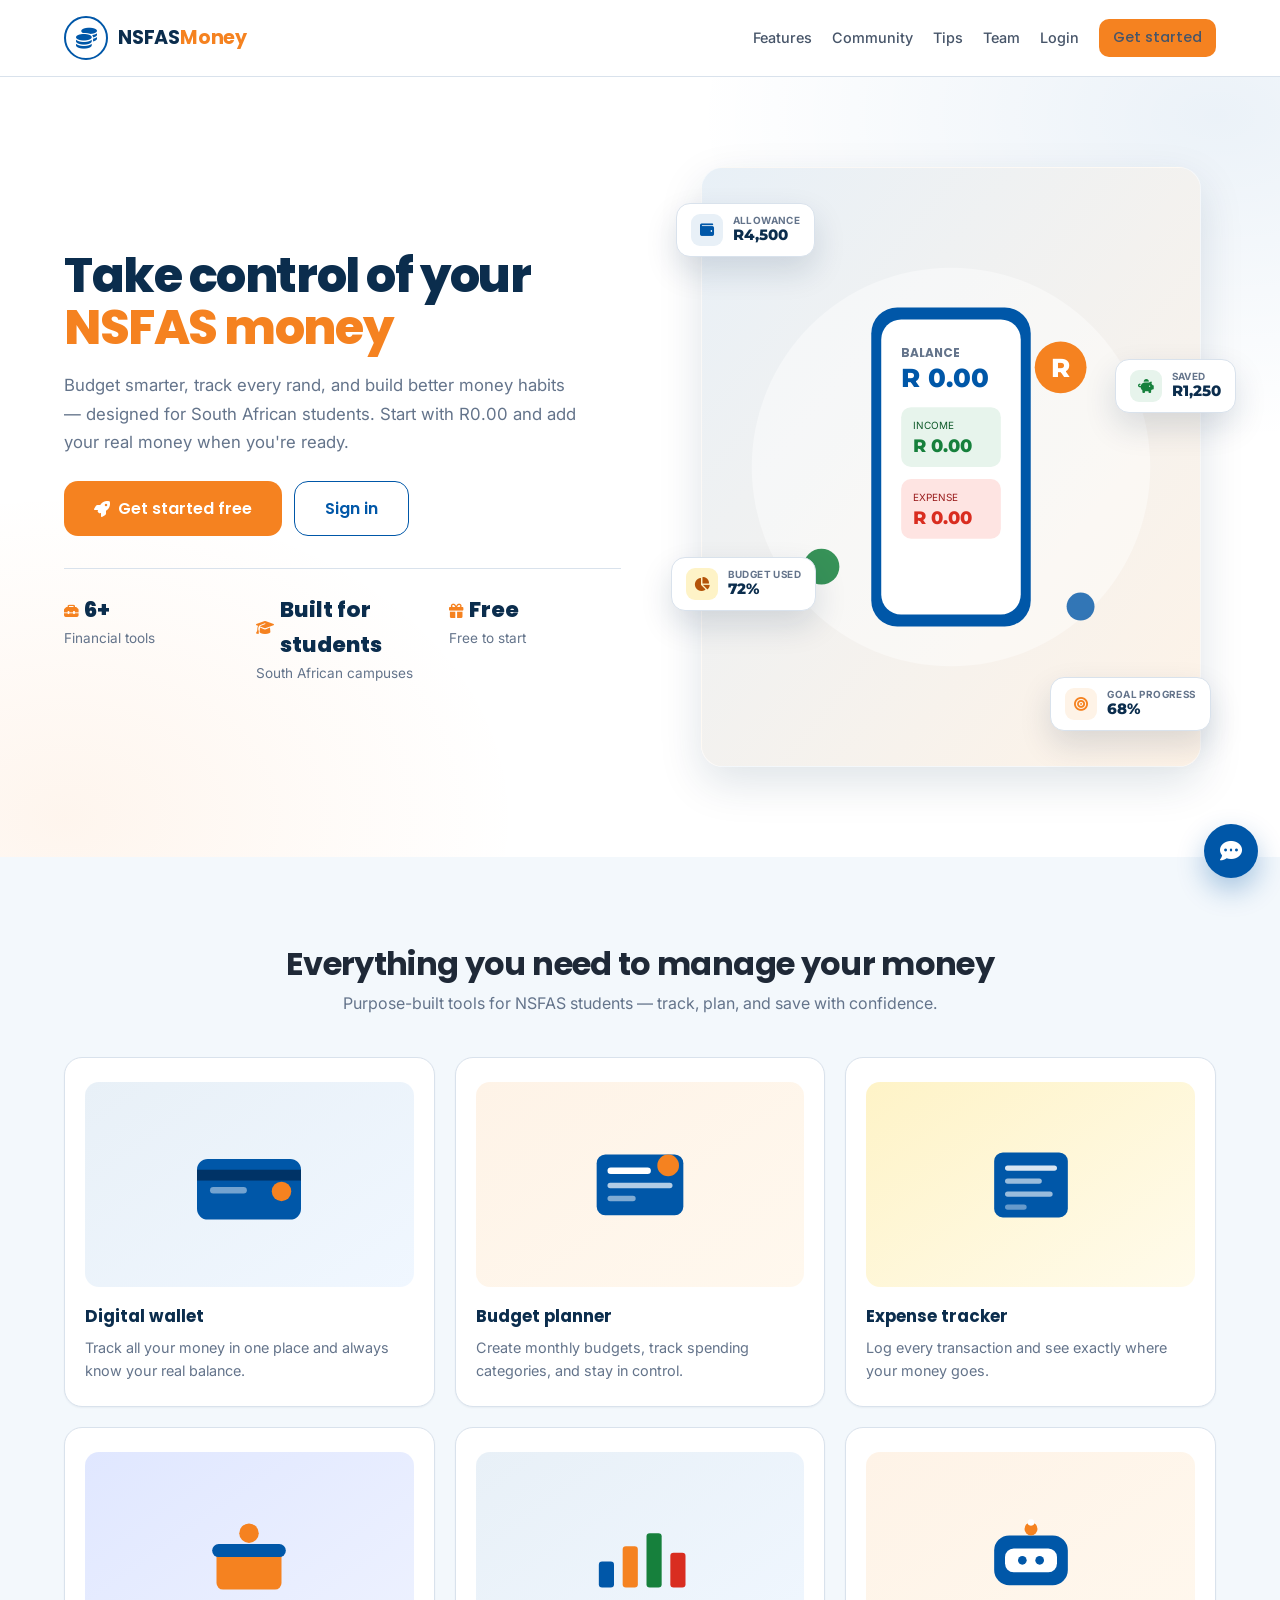
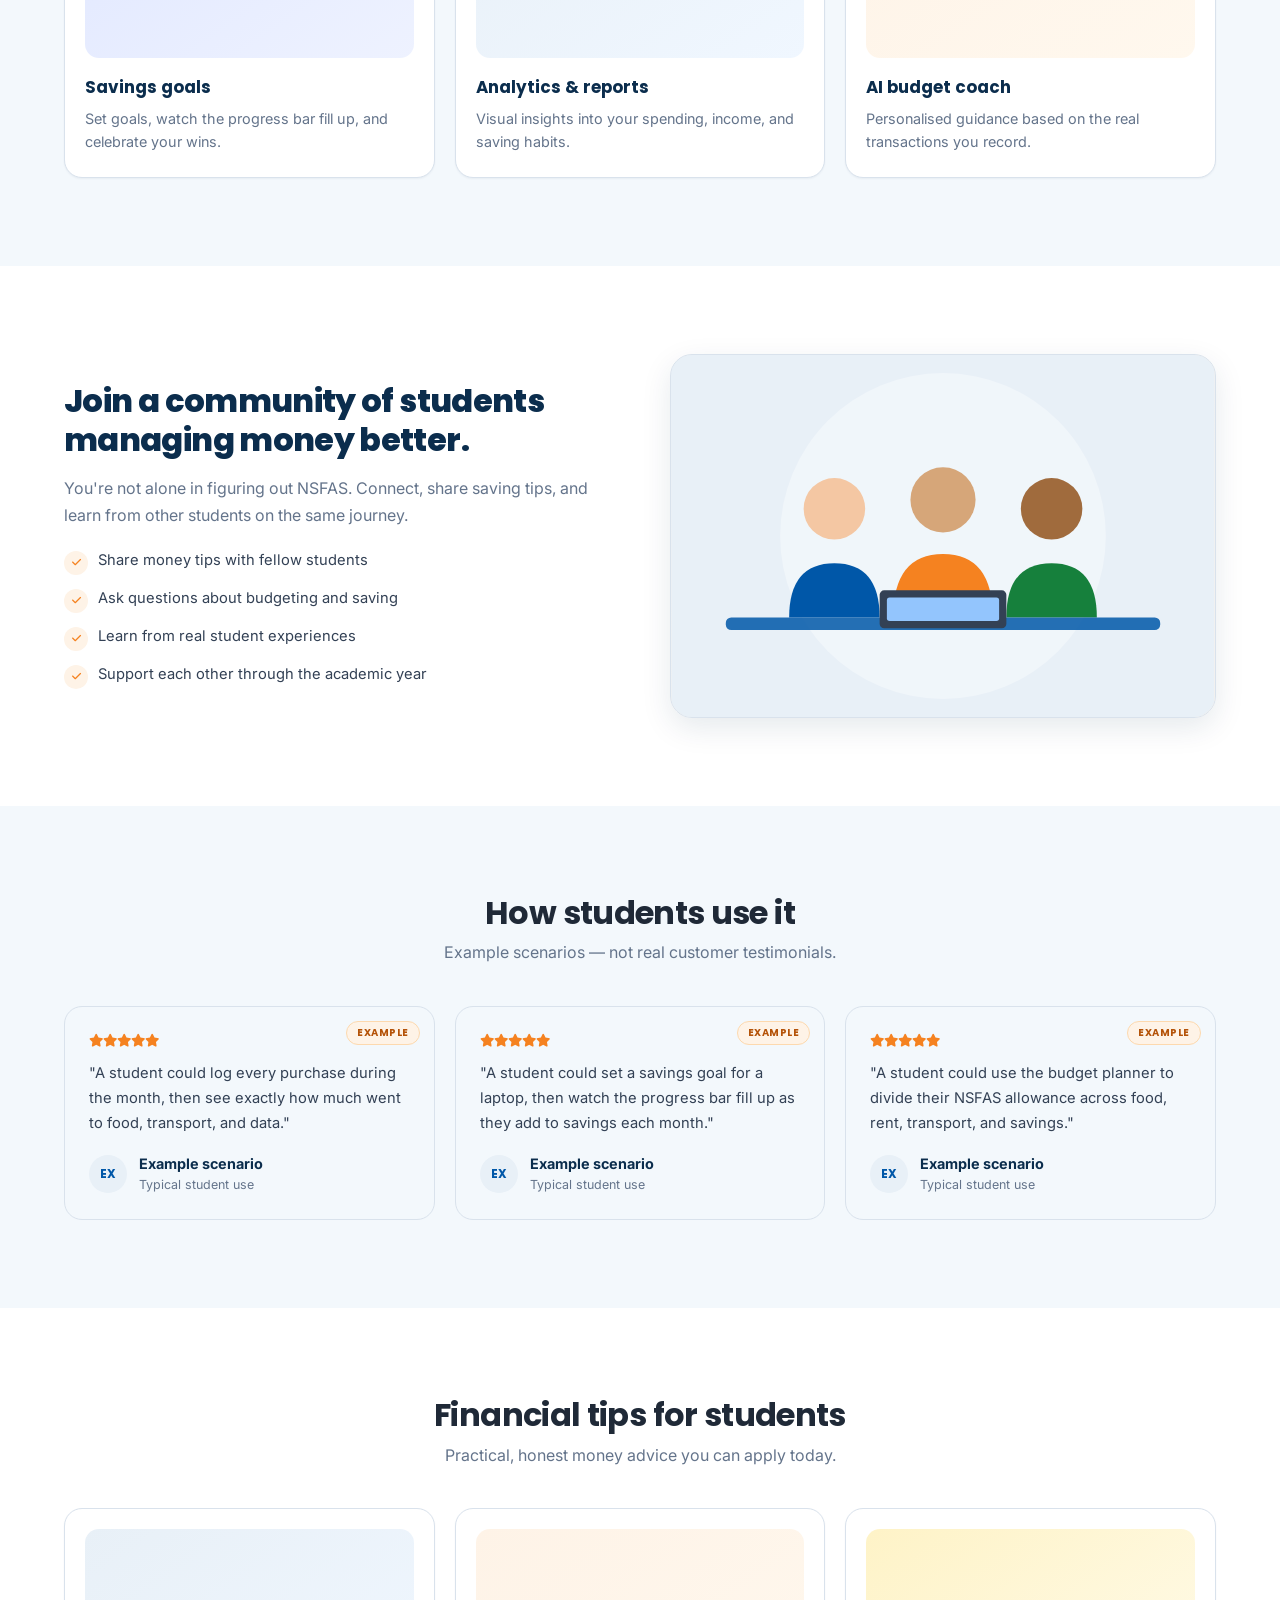
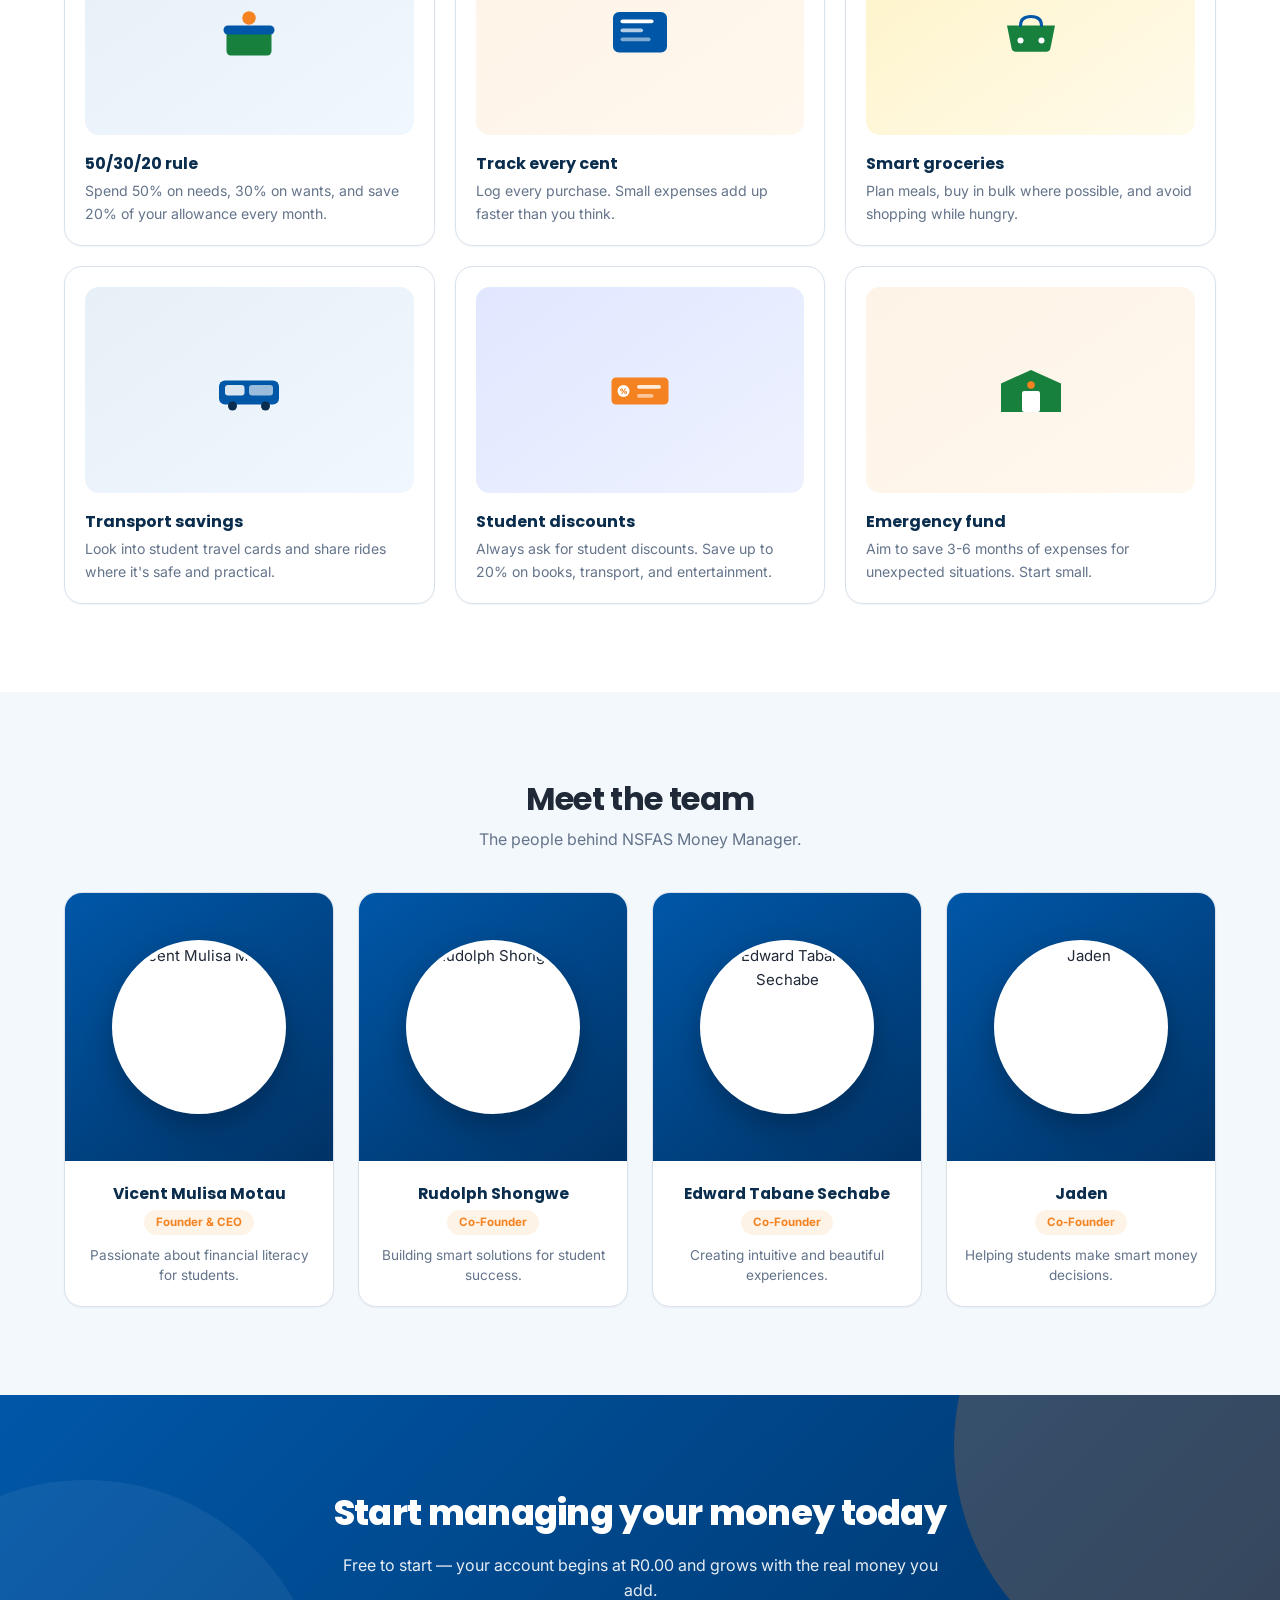
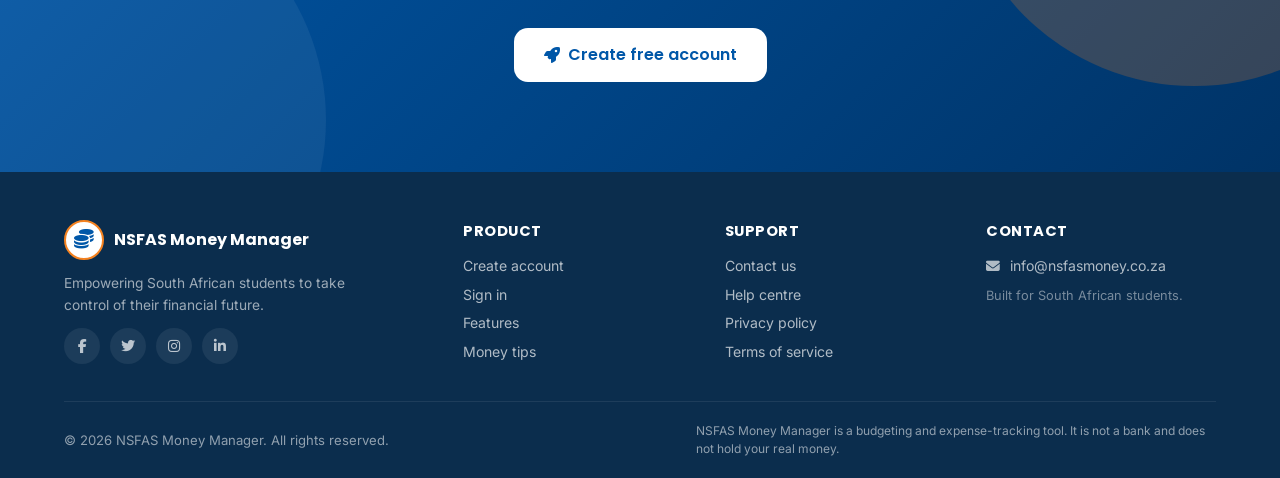
==== commit 84232168: "Update index.html" ====
--- a/index.html
+++ b/index.html
@@ -13,10 +13,10 @@
     <meta property="og:title" content="NSFAS Money Manager — Student Finance Platform">
     <meta property="og:description" content="Track your NSFAS allowance, plan budgets, record expenses and reach your savings goals.">
     <meta property="og:url" content="https://nsfasmoney.netlify.app/">
-    <meta property="og:image" content="https://i.postimg.cc/5N9Tp4dr/IMG-20260512-WA0002.jpg">
+    <meta property="og:image" content="./moneymanager.png">
     <meta name="twitter:card" content="summary_large_image">
 
-    <link rel="icon" type="image/jpeg" href="https://i.postimg.cc/5N9Tp4dr/IMG-20260512-WA0002.jpg">
+    <link rel="icon" type="image/png" href="./moneymanager.png">
 
     <link rel="preconnect" href="https://fonts.googleapis.com">
     <link rel="preconnect" href="https://fonts.gstatic.com" crossorigin>
@@ -25,19 +25,15 @@
     <script src="https://cdn.jsdelivr.net/npm/chart.js"></script>
 
     <style>
-        /* ============================================================
-           SMU BRAND DESIGN TOKENS
-           ============================================================ */
         :root {
-            /* === SMU BRAND PALETTE === */
-            --smu-blue:         #0057A8;   /* Primary */
+            --smu-blue:         #0057A8;
             --smu-blue-dark:    #004080;
             --smu-blue-deep:    #003366;
-            --smu-orange:       #F58220;   /* Secondary */
+            --smu-orange:       #F58220;
             --smu-orange-dark:  #E06A0A;
             --smu-orange-light: #FEF3E7;
-            --smu-navy:         #0B2D4D;   /* Dark */
-            --smu-surface:      #F3F8FC;   /* Background surface */
+            --smu-navy:         #0B2D4D;
+            --smu-surface:      #F3F8FC;
             --smu-border:       #D9E2EC;
             --smu-text:         #1F2937;
             --smu-muted:        #64748B;
@@ -46,22 +42,16 @@
             --smu-error:        #D92D20;
             --smu-white:        #FFFFFF;
 
-            /* === SEMANTIC ALIASES USED THROUGHOUT === */
-            /* Blue = brand / trust / navigation / secondary action */
             --primary-blue:       #0057A8;
             --primary-blue-dark:  #004080;
             --primary-blue-light: #E8F0F7;
-
-            /* Orange = primary ACTION colour (buttons, CTAs) */
-            --primary-green:       #F58220;   /* name kept for backwards-compat */
+            --primary-green:       #F58220;
             --primary-green-dark:  #E06A0A;
             --primary-green-light: #FEF3E7;
 
-            /* Green = success / positive states */
             --success:        #16803C;
             --success-light:  #E7F4EC;
             --success-dark:   #0F5A2A;
-
             --warning:        #F59E0B;
             --error:          #D92D20;
             --info:           #0057A8;
@@ -79,7 +69,6 @@
             --gray-800: #1F2937;
             --gray-900: #0B2D4D;
 
-            /* === SHADOWS === */
             --shadow-xs:    0 1px 2px rgba(11,45,77,0.05);
             --shadow-sm:    0 1px 3px rgba(11,45,77,0.07);
             --shadow:       0 4px 14px rgba(11,45,77,0.08);
@@ -87,14 +76,12 @@
             --shadow-lg:    0 16px 44px rgba(11,45,77,0.13);
             --shadow-brand: 0 12px 32px rgba(0,87,168,0.18);
 
-            /* === RADII === */
             --radius-xl: 22px;
             --radius-lg: 18px;
             --radius:    14px;
             --radius-sm: 10px;
             --radius-xs: 8px;
 
-            /* === SPACING === */
             --space-1: 4px;
             --space-2: 8px;
             --space-3: 12px;
@@ -112,9 +99,6 @@
             --font-numbers:   'Montserrat', 'Inter', sans-serif;
         }
 
-        /* ============================================================
-           RESET
-           ============================================================ */
         *, *::before, *::after { margin: 0; padding: 0; box-sizing: border-box; }
         html { scroll-behavior: smooth; -webkit-text-size-adjust: 100%; }
 
@@ -145,9 +129,6 @@
         body.dark-mode ::-webkit-scrollbar-track { background: #1e293b; }
         body.dark-mode ::-webkit-scrollbar-thumb { background: #475569; border-color: #1e293b; }
 
-        /* ============================================================
-           LAYOUT
-           ============================================================ */
         .container { max-width: 1200px; margin: 0 auto; padding: 0 var(--space-6); }
         .grid-2 { display: grid; grid-template-columns: 1fr 1fr; gap: var(--space-6); }
         .grid-3 { display: grid; grid-template-columns: repeat(3, 1fr); gap: var(--space-5); }
@@ -159,9 +140,6 @@
         .text-center { text-align: center; }
         .w-full { width: 100%; }
 
-        /* ============================================================
-           TYPOGRAPHY
-           ============================================================ */
         .section-title {
             font-family: var(--font-primary);
             font-size: clamp(1.5rem, 3vw, 2rem);
@@ -181,9 +159,6 @@
         }
         body.dark-mode .section-subtitle { color: var(--gray-400); }
 
-        /* ============================================================
-           BUTTONS  (Orange = primary action, Blue = secondary)
-           ============================================================ */
         .btn {
             display: inline-flex;
             align-items: center;
@@ -203,7 +178,6 @@
         .btn:focus-visible { outline: 3px solid rgba(0,87,168,0.35); outline-offset: 2px; }
         .btn:disabled { opacity: 0.55; cursor: not-allowed; transform: none !important; }
 
-        /* Primary CTA — SMU Orange */
         .btn-primary { background: var(--smu-orange); color: #fff; }
         .btn-primary:hover:not(:disabled) {
             background: var(--smu-orange-dark);
@@ -211,7 +185,6 @@
             transform: translateY(-1px);
         }
 
-        /* Secondary — SMU Blue */
         .btn-secondary { background: var(--smu-blue); color: #fff; }
         .btn-secondary:hover:not(:disabled) {
             background: var(--smu-blue-dark);
@@ -239,9 +212,6 @@
         .btn-lg { padding: 14px 30px; font-size: 1rem; border-radius: 14px; }
         .btn-block { width: 100%; }
 
-        /* ============================================================
-           BADGES
-           ============================================================ */
         .badge {
             display: inline-block;
             padding: 3px 10px;
@@ -263,9 +233,6 @@
             font-size: 0.62rem;
         }
 
-        /* ============================================================
-           CARDS
-           ============================================================ */
         .card {
             background: #fff;
             border-radius: var(--radius-lg);
@@ -293,9 +260,6 @@
             color: #cbd5e1;
         }
 
-        /* ============================================================
-           ANIMATIONS
-           ============================================================ */
         @keyframes fadeInUp { from { opacity: 0; transform: translateY(20px);} to { opacity: 1; transform: translateY(0);} }
         @keyframes fadeIn   { from { opacity: 0;} to { opacity: 1;} }
         @keyframes floaty   { 0%,100% { transform: translateY(0);} 50% { transform: translateY(-10px);} }
@@ -319,14 +283,7 @@
             animation: shimmer 1.4s infinite;
             border-radius: 8px;
         }
-        body.dark-mode .skeleton {
-            background: linear-gradient(90deg, #0f2236 25%, #1e3a5f 50%, #0f2236 75%);
-            background-size: 200% 100%;
-        }
-
-        /* ============================================================
-           AUTH PAGES
-           ============================================================ */
+
         .auth-page {
             display: none;
             min-height: 100vh;
@@ -510,9 +467,6 @@
         .msg-error   { background: #FEE4E2; border: 1px solid #FCA5A5; color: #991B1B; }
         .msg-success { background: var(--success-light); border: 1px solid #86EFAC; color: var(--success-dark); }
 
-        /* ============================================================
-           LANDING PAGE
-           ============================================================ */
         .landing-page { display: none; min-height: 100vh; background: #fff; }
         .landing-page.active { display: block; }
         body.dark-mode .landing-page { background: #06182b; }
@@ -560,7 +514,6 @@
         }
         body.dark-mode .hamburger { color: #cbd5e1; }
 
-        /* HERO */
         .hero-section {
             padding: clamp(48px, 8vw, 90px) 0;
             background:
@@ -679,9 +632,6 @@
         .fc-3 .fc-icon { background: #FEF3C7; color: #B45309; }
         .fc-4 .fc-icon { background: var(--smu-orange-light); color: var(--smu-orange); }
 
-        /* ============================================================
-           SECTIONS
-           ============================================================ */
         .section { padding: clamp(48px, 7vw, 88px) 0; }
         .section-alt { background: var(--smu-surface); }
         body.dark-mode .section-alt { background: #0b1220; }
@@ -725,7 +675,6 @@
         body.dark-mode .feature-card h4 { color: #f1f5f9; }
         .feature-card p { color: var(--smu-muted); font-size: 0.9rem; line-height: 1.6; }
 
-        /* COMMUNITY */
         .community-layout {
             display: grid;
             grid-template-columns: 1fr 1fr;
@@ -769,7 +718,6 @@
         .community-image img { width: 100%; height: 100%; object-fit: cover; }
         .community-image svg { width: 100%; height: 100%; }
 
-        /* TESTIMONIALS */
         .testimonial-card {
             background: var(--smu-surface);
             border-radius: var(--radius-lg);
@@ -799,7 +747,6 @@
         body.dark-mode .testimonial-card .author .name { color: #f1f5f9; }
         .testimonial-card .author .role { color: var(--smu-muted); font-size: 0.78rem; }
 
-        /* TEAM */
         .team-grid { display: grid; grid-template-columns: repeat(4, 1fr); gap: var(--space-6); }
         .team-card {
             background: #fff; border-radius: var(--radius-lg);
@@ -844,7 +791,6 @@
         }
         .team-info p { color: var(--smu-muted); font-size: 0.85rem; line-height: 1.5; margin-top: auto; }
 
-        /* TIPS */
         .tip-card {
             background: #fff;
             border-radius: var(--radius-lg);
@@ -877,7 +823,6 @@
         body.dark-mode .tip-card h4 { color: #f1f5f9; }
         .tip-card p { color: var(--smu-muted); font-size: 0.88rem; line-height: 1.6; }
 
-        /* CTA */
         .cta-section {
             padding: clamp(56px, 8vw, 90px) 0;
             background: linear-gradient(135deg, var(--smu-blue), var(--smu-blue-deep));
@@ -909,7 +854,6 @@
         }
         .cta-section .btn { position: relative; z-index: 1; }
 
-        /* FOOTER */
         .site-footer {
             background: var(--smu-navy);
             color: rgba(255,255,255,0.72);
@@ -964,9 +908,6 @@
             color: rgba(255,255,255,0.55);
         }
 
-        /* ============================================================
-           APP CONTENT
-           ============================================================ */
         .app-content { display: none; min-height: 100vh; background: var(--smu-surface); }
         body.dark-mode .app-content { background: #06182b; }
         .app-content.active { display: block; }
@@ -1068,7 +1009,6 @@
         body.dark-mode .page-header h2 { color: #f1f5f9; }
         .page-header p { color: var(--smu-muted); font-size: 0.92rem; }
 
-        /* STAT CARDS */
         .stat-grid {
             display: grid;
             grid-template-columns: repeat(auto-fit, minmax(190px, 1fr));
@@ -1113,7 +1053,6 @@
             margin-bottom: var(--space-6);
         }
 
-        /* AI COACH */
         .ai-coach-card {
             background: linear-gradient(135deg, var(--primary-blue-light), var(--smu-orange-light));
             border-radius: var(--radius-lg);
@@ -1151,7 +1090,6 @@
         }
         body.dark-mode .coach-tip { background: #0f2236; color: #cbd5e1; }
 
-        /* CHARTS */
         .chart-card {
             background: #fff;
             border-radius: var(--radius-lg);
@@ -1170,7 +1108,6 @@
         body.dark-mode .chart-card h4 { color: #f1f5f9; }
         .chart-card canvas { width: 100% !important; max-height: 300px; }
 
-        /* EMPTY STATE */
         .empty-state {
             text-align: center;
             padding: var(--space-10) var(--space-5);
@@ -1198,7 +1135,6 @@
             max-width: 340px; margin-left: auto; margin-right: auto;
         }
 
-        /* TRANSACTIONS */
         .transaction-list {
             background: #fff;
             border-radius: var(--radius-lg);
@@ -1245,7 +1181,6 @@
         }
         .transaction-item .del:hover { color: var(--smu-error); background: #FEE4E2; }
 
-        /* TABS */
         .tabs {
             display: flex; gap: 4px;
             background: var(--gray-100);
@@ -1269,7 +1204,6 @@
         .tabs button.active { background: #fff; color: var(--smu-blue); box-shadow: var(--shadow-xs); }
         body.dark-mode .tabs button.active { background: #1e3a5f; color: #FFB878; }
 
-        /* FORM */
         .form-card {
             background: #fff;
             border-radius: var(--radius-lg);
@@ -1305,7 +1239,6 @@
             box-shadow: 0 0 0 3px rgba(0,87,168,0.13);
         }
 
-        /* BUDGET */
         .budget-grid {
             display: grid;
             grid-template-columns: repeat(auto-fit, minmax(260px, 1fr));
@@ -1355,7 +1288,6 @@
             font-size: 0.78rem; color: var(--smu-muted);
         }
 
-        /* GOALS */
         .goal-grid {
             display: grid;
             grid-template-columns: repeat(auto-fit, minmax(300px, 1fr));
@@ -1402,7 +1334,6 @@
             margin-top: 10px;
         }
 
-        /* PROFILE */
         .profile-card {
             background: #fff;
             border-radius: var(--radius-lg);
@@ -1459,7 +1390,6 @@
             box-shadow: 0 0 0 3px rgba(0,87,168,0.13);
         }
 
-        /* MODAL */
         .modal-overlay {
             display: none;
             position: fixed; inset: 0;
@@ -1532,7 +1462,6 @@
             background: rgba(245,130,32,0.18); color: #FFB878;
         }
 
-        /* CHATBOT */
         .chat-fab {
             position: fixed; bottom: 22px; right: 22px;
             width: 54px; height: 54px; border-radius: 50%;
@@ -1547,8 +1476,8 @@
         .chat-fab:hover { transform: scale(1.06); background: var(--smu-blue-dark); }
         .chat-panel {
             position: fixed; bottom: 84px; right: 22px;
-            width: 360px; max-width: calc(100vw - 32px);
-            max-height: 500px;
+            width: 380px; max-width: calc(100vw - 32px);
+            max-height: 520px;
             background: #fff;
             border-radius: var(--radius-lg);
             box-shadow: var(--shadow-lg);
@@ -1568,14 +1497,15 @@
             background: none; border: none; color: #fff;
             font-size: 20px; cursor: pointer;
         }
-        .chat-body { flex: 1; padding: 16px; overflow-y: auto; max-height: 320px; }
+        .chat-body { flex: 1; padding: 16px; overflow-y: auto; max-height: 340px; }
         .chat-msg {
-            max-width: 85%;
+            max-width: 88%;
             padding: 9px 13px;
             border-radius: 12px;
             font-size: 0.86rem;
             margin-bottom: 10px;
             line-height: 1.5;
+            white-space: pre-line;
         }
         .chat-msg.user {
             background: var(--smu-blue); color: #fff;
@@ -1586,6 +1516,29 @@
             border-bottom-left-radius: 3px;
         }
         body.dark-mode .chat-msg.bot { background: #1e3a5f; color: #e2e8f0; }
+        .chat-suggestions {
+            display: flex; flex-wrap: wrap; gap: 6px;
+            padding: 0 14px 12px;
+            border-bottom: 1px solid var(--gray-100);
+        }
+        body.dark-mode .chat-suggestions { border-color: #1e3a5f; }
+        .chat-suggestions button {
+            background: var(--primary-blue-light);
+            color: var(--smu-blue);
+            border: none;
+            padding: 5px 11px;
+            border-radius: 20px;
+            font-size: 0.72rem;
+            font-weight: 600;
+            cursor: pointer;
+            transition: var(--transition);
+            font-family: var(--font-primary);
+        }
+        .chat-suggestions button:hover { background: var(--smu-blue); color: #fff; }
+        body.dark-mode .chat-suggestions button {
+            background: rgba(0,87,168,0.25); color: #FFB878;
+        }
+        body.dark-mode .chat-suggestions button:hover { background: var(--smu-orange); color: #fff; }
         .chat-input-row {
             display: flex; gap: 8px;
             padding: 12px;
@@ -1608,7 +1561,6 @@
         }
         .chat-input-row button:hover { background: var(--smu-orange-dark); }
 
-        /* TOAST */
         .toast {
             position: fixed;
             bottom: 24px; left: 50%;
@@ -1628,7 +1580,6 @@
         .toast.success { background: var(--smu-success); }
         .toast.error   { background: var(--smu-error); }
 
-        /* DISCLAIMER */
         .disclaimer {
             background: var(--smu-surface);
             border-left: 3px solid var(--smu-blue);
@@ -1641,7 +1592,6 @@
         }
         body.dark-mode .disclaimer { background: rgba(15,34,54,0.6); color: #94a3b8; }
 
-        /* RESPONSIVE */
         @media (max-width: 1024px) {
             .hero-section .container { grid-template-columns: 1fr; text-align: center; }
             .hero-content > p { margin-left: auto; margin-right: auto; }
@@ -1739,7 +1689,8 @@
         <div class="auth-box">
             <div class="auth-logo">
                 <div class="logo-icon">
-                    <img src="https://i.postimg.cc/5N9Tp4dr/IMG-20260512-WA0002.jpg" alt="NSFAS Money Manager">
+                    <img src="./moneymanager.png" alt="NSFAS Money Manager"
+                         onerror="this.style.display='none';this.parentElement.innerHTML='<i class=\'fas fa-coins\' style=\'color:var(--smu-blue);font-size:1.6em;\'></i>';">
                 </div>
                 <h1>NSFAS Money Manager</h1>
                 <p>Smart student finance</p>
@@ -1794,7 +1745,8 @@
         <div class="auth-box">
             <div class="auth-logo">
                 <div class="logo-icon">
-                    <img src="https://i.postimg.cc/5N9Tp4dr/IMG-20260512-WA0002.jpg" alt="NSFAS Money Manager">
+                    <img src="./moneymanager.png" alt="NSFAS Money Manager"
+                         onerror="this.style.display='none';this.parentElement.innerHTML='<i class=\'fas fa-coins\' style=\'color:var(--smu-blue);font-size:1.6em;\'></i>';">
                 </div>
                 <h1>NSFAS Money Manager</h1>
                 <p>Smart student finance</p>
@@ -1863,7 +1815,8 @@
         <div class="container">
             <a href="#" class="brand" onclick="return false;">
                 <div class="logo-icon">
-                    <img src="https://i.postimg.cc/5N9Tp4dr/IMG-20260512-WA0002.jpg" alt="NSFAS Money Manager">
+                    <img src="./moneymanager.png" alt="NSFAS Money Manager"
+                         onerror="this.style.display='none';this.parentElement.innerHTML='<i class=\'fas fa-coins\' style=\'color:var(--smu-blue);font-size:1.4em;\'></i>';">
                 </div>
                 <h1>NSFAS<span>Money</span></h1>
             </a>
@@ -1879,7 +1832,6 @@
         </div>
     </nav>
 
-    <!-- HERO -->
     <section class="hero-section">
         <div class="container">
             <div class="hero-content">
@@ -1942,7 +1894,6 @@
         </div>
     </section>
 
-    <!-- FEATURES -->
     <section class="section section-alt" id="features">
         <div class="container">
             <div class="section-header">
@@ -1984,7 +1935,6 @@
         </div>
     </section>
 
-    <!-- COMMUNITY -->
     <section class="section" id="community">
         <div class="container">
             <div class="community-layout">
@@ -2003,7 +1953,6 @@
         </div>
     </section>
 
-    <!-- TESTIMONIALS -->
     <section class="section section-alt">
         <div class="container">
             <div class="section-header">
@@ -2042,7 +1991,6 @@
         </div>
     </section>
 
-    <!-- TIPS -->
     <section class="section" id="tips">
         <div class="container">
             <div class="section-header">
@@ -2084,7 +2032,6 @@
         </div>
     </section>
 
-    <!-- TEAM -->
     <section class="section section-alt" id="team">
         <div class="container">
             <div class="section-header">
@@ -2144,7 +2091,6 @@
         </div>
     </section>
 
-    <!-- CTA -->
     <section class="cta-section">
         <div class="container">
             <h2>Start managing your money today</h2>
@@ -2153,14 +2099,14 @@
         </div>
     </section>
 
-    <!-- FOOTER -->
     <footer class="site-footer">
         <div class="container">
             <div class="footer-grid">
                 <div>
                     <div class="footer-brand">
                         <div class="logo-icon">
-                            <img src="https://i.postimg.cc/5N9Tp4dr/IMG-20260512-WA0002.jpg" alt="NSFAS Money Manager">
+                            <img src="./moneymanager.png" alt="NSFAS Money Manager"
+                                 onerror="this.style.display='none';this.parentElement.innerHTML='<i class=\'fas fa-coins\' style=\'color:var(--smu-blue);font-size:1.3em;\'></i>';">
                         </div>
                         <h4>NSFAS Money Manager</h4>
                     </div>
@@ -2211,7 +2157,8 @@
         <div class="container">
             <a href="#" class="brand" onclick="navigateTo('dashboard'); return false;">
                 <div class="logo-icon">
-                    <img src="https://i.postimg.cc/5N9Tp4dr/IMG-20260512-WA0002.jpg" alt="NSFAS Money Manager">
+                    <img src="./moneymanager.png" alt="NSFAS Money Manager"
+                         onerror="this.style.display='none';this.parentElement.innerHTML='<i class=\'fas fa-coins\' style=\'color:var(--smu-blue);font-size:1.3em;\'></i>';">
                 </div>
                 <h1>NSFAS<span>Money</span></h1>
             </a>
@@ -2243,7 +2190,6 @@
 
     <div class="app-container">
 
-        <!-- DASHBOARD -->
         <div class="page-section active" id="page-dashboard">
             <div class="page-header">
                 <h2>Welcome back, <span id="dashUserName">Student</span></h2>
@@ -2315,7 +2261,6 @@
             </div>
         </div>
 
-        <!-- WALLET -->
         <div class="page-section" id="page-wallet">
             <div class="page-header">
                 <h2>Digital wallet</h2>
@@ -2385,7 +2330,6 @@
             </div>
         </div>
 
-        <!-- EXPENSES -->
         <div class="page-section" id="page-expenses">
             <div class="page-header">
                 <h2>Expense tracker</h2>
@@ -2445,7 +2389,6 @@
             </div>
         </div>
 
-        <!-- BUDGET -->
         <div class="page-section" id="page-budget">
             <div class="page-header">
                 <h2>Budget planner</h2>
@@ -2490,7 +2433,6 @@
             </div>
         </div>
 
-        <!-- GOALS -->
         <div class="page-section" id="page-goals">
             <div class="page-header">
                 <h2>Savings goals</h2>
@@ -2519,7 +2461,6 @@
             <div class="goal-grid" id="goalsGrid"></div>
         </div>
 
-        <!-- ANALYTICS -->
         <div class="page-section" id="page-analytics">
             <div class="page-header">
                 <h2>Spending analytics</h2>
@@ -2556,7 +2497,6 @@
             </div>
         </div>
 
-        <!-- REPORTS -->
         <div class="page-section" id="page-reports">
             <div class="page-header">
                 <h2>Reports</h2>
@@ -2605,7 +2545,6 @@
             </div>
         </div>
 
-        <!-- PROFILE -->
         <div class="page-section" id="page-profile">
             <div class="page-header">
                 <h2>My profile</h2>
@@ -2695,7 +2634,15 @@
         <button onclick="toggleChatbot()" aria-label="Close">&times;</button>
     </div>
     <div class="chat-body" id="chatMessages">
-        <div class="chat-msg bot">Hi! I can help you understand budgeting, saving, and how to use the app. I only know what you've logged here.</div>
+        <div class="chat-msg bot">Hi! I'm your NSFAS Money Manager assistant. I can answer questions about your balance, spending, budget and savings — using your real data. Try one of the suggestions below.</div>
+    </div>
+    <div class="chat-suggestions" id="chatSuggestions">
+        <button onclick="quickChat('What is my balance?')">My balance</button>
+        <button onclick="quickChat('How much did I spend on food?')">Food spending</button>
+        <button onclick="quickChat('Am I over budget?')">Budget status</button>
+        <button onclick="quickChat('How much have I saved?')">My savings</button>
+        <button onclick="quickChat('How are my goals?')">Goals</button>
+        <button onclick="quickChat('What is the 50/30/20 rule?')">50/30/20 rule</button>
     </div>
     <div class="chat-input-row">
         <input type="text" id="chatInput" placeholder="Ask a question..." onkeypress="if(event.key==='Enter') sendChat()">
@@ -2774,8 +2721,7 @@
 
 <script>
 /* ============================================================
-   IMAGE CONFIGURATION — replace URLs with your own images.
-   Empty strings fall back to built-in SVG illustrations.
+   IMAGE CONFIGURATION
    ============================================================ */
 const IMAGE_URLS = {
     hero:               "",
@@ -3024,7 +2970,6 @@
         err.classList.add('show'); return false;
     }
 
-    // NEW USER — starts with ZERO financial data
     const newUser = {
         id: 'u_' + Date.now() + '_' + Math.random().toString(36).slice(2,8),
         firstName: fn, lastName: ln, studentNumber: sn, email: em, phone: ph,
@@ -3902,43 +3847,278 @@
     if (slider) slider.style.background = '#F58220';
 }
 
-/* CHATBOT */
-function toggleChatbot() { document.getElementById('chatPanel').classList.toggle('open'); }
+/* ============================================================
+   CHATBOT — intent-based assistant that reads real user data
+   ============================================================ */
+
+const CHAT_INTENTS = [
+    { name: 'greeting',         weight: 3, keywords: ['hi', 'hello', 'hey', 'howzit', 'greetings', 'good morning', 'good afternoon', 'good evening'] },
+    { name: 'thanks',           weight: 3, keywords: ['thank', 'thanks', 'thx', 'appreciate'] },
+    { name: 'bye',              weight: 3, keywords: ['bye', 'goodbye', 'see you', 'good night'] },
+
+    { name: 'balance',          weight: 5, keywords: ['balance', 'how much do i have', 'how much money do i have', 'money left', 'current balance', 'available balance', 'how much is in my account'] },
+    { name: 'income',           weight: 4, keywords: ['income', 'earned', 'received', 'how much did i receive', 'how much did i earn', 'total income', 'my income'] },
+    { name: 'expenses',         weight: 3, keywords: ['expense', 'expenses', 'spent', 'spend', 'spending', 'total expenses', 'how much did i spend'] },
+    { name: 'top_spending',     weight: 5, keywords: ['top category', 'biggest', 'where is my money going', 'where does my money go', 'where did my money go', 'highest spending', 'most spent'] },
+    { name: 'budget_status',    weight: 6, keywords: ['over budget', 'under budget', 'budget left', 'budget remaining', 'am i over budget', 'am i under budget', 'how much is left in my budget', 'remaining budget', 'budget status'] },
+    { name: 'budget',           weight: 4, keywords: ['budget', 'budgeting', 'monthly budget'] },
+    { name: 'savings',          weight: 4, keywords: ['saving', 'savings', 'saved', 'how much have i saved', 'total savings'] },
+    { name: 'goal_progress',    weight: 5, keywords: ['goal progress', 'how is my goal', 'progress on my goal', 'how are my goals', 'goal status', 'how much for my goal'] },
+    { name: 'goals',            weight: 4, keywords: ['goal', 'goals', 'my goals', 'active goals'] },
+
+    { name: 'rule_503020',      weight: 7, keywords: ['50/30/20', '50 30 20', '50-30-20', '503020', '50/30/20 rule'] },
+    { name: 'emergency',        weight: 6, keywords: ['emergency', 'emergency fund', 'emergency savings'] },
+    { name: 'tip_save',         weight: 5, keywords: ['how can i save', 'how to save', 'saving tip', 'saving tips', 'save money', 'tips to save', 'ways to save'] },
+    { name: 'student_discount', weight: 4, keywords: ['discount', 'discounts', 'student discount'] },
+
+    { name: 'help_add_money',   weight: 5, keywords: ['how do i add money', 'add money', 'add income', 'add allowance', 'record income'] },
+    { name: 'help_add_expense', weight: 5, keywords: ['how do i add an expense', 'add expense', 'log expense', 'record expense', 'how do i log'] },
+    { name: 'help_set_budget',  weight: 5, keywords: ['set a budget', 'set budget', 'how do i budget', 'create a budget', 'how to set a budget'] },
+    { name: 'help_create_goal', weight: 5, keywords: ['create goal', 'create a goal', 'add goal', 'new goal', 'set a goal', 'how do i set a goal'] },
+    { name: 'help_profile',     weight: 5, keywords: ['profile picture', 'upload photo', 'change photo', 'avatar', 'profile photo'] }
+];
+
+const REPLY_TIPS_SAVE = `Here are five tried-and-tested student saving tips:
+1. Follow the 50/30/20 rule — 50% needs, 30% wants, 20% savings.
+2. Log every small purchase — they add up faster than you think.
+3. Plan meals and cook in batches instead of buying takeaways.
+4. Use your student card everywhere — discounts are often 10–20%.
+5. Put a slice of every allowance into savings the day it arrives.`;
+
+const REPLY_RULE_503020 = `The 50/30/20 rule splits your income:
+• 50% to needs (rent, food, transport, data)
+• 30% to wants (entertainment, eating out, shopping)
+• 20% to savings
+
+Example: on a R4,500 allowance that's R2,250 needs, R1,350 wants and R900 savings. You can set these as budget categories in the Budget tab.`;
+
+const REPLY_EMERGENCY = `An emergency fund is money set aside for the unexpected — a broken phone, medical costs, or a missed allowance. Aim for at least 3 months of essential expenses, but start small: R200–R500 per month is a great habit. Create a goal called "Emergency fund" in the Goals tab.`;
+
+const KNOWN_CATEGORIES = ['Food', 'Transport', 'Accommodation', 'Data', 'Education', 'Entertainment', 'Shopping', 'Other'];
+
+function extractCategory(message) {
+    const msg = message.toLowerCase();
+    for (const c of KNOWN_CATEGORIES) {
+        if (msg.includes(c.toLowerCase())) return c;
+    }
+    if (/\b(food|eat|meal|meals|groceries|grocery|takeaway|takeaways|hungry|kota)\b/i.test(message)) return 'Food';
+    if (/\b(transport|travel|taxi|bus|uber|bolt|ride|rides|petrol|fuel|train)\b/i.test(message)) return 'Transport';
+    if (/\b(rent|accommodation|housing|res|residence|dorm)\b/i.test(message)) return 'Accommodation';
+    if (/\b(data|airtime|wifi|internet|phone|cell|cellular)\b/i.test(message)) return 'Data';
+    if (/\b(book|books|education|tuition|textbook|textbooks|stationery|course)\b/i.test(message)) return 'Education';
+    if (/\b(entertainment|movie|movies|party|parties|game|games|netflix|spotify|fun)\b/i.test(message)) return 'Entertainment';
+    if (/\b(shopping|shop|shops|clothes|clothing|shoes|outfit)\b/i.test(message)) return 'Shopping';
+    return null;
+}
+
+function getChatContext() {
+    const user = window.currentUser;
+    if (!user) return null;
+    const tx = user.transactions || [];
+    const incomeTx = tx.filter(t => t.type === 'income');
+    const expenseTx = tx.filter(t => t.type === 'expense');
+    const totalIncome  = incomeTx.reduce((s, t) => s + t.amount, 0);
+    const totalExpenses = expenseTx.reduce((s, t) => s + t.amount, 0);
+    const byCategory = {};
+    expenseTx.forEach(t => {
+        const c = t.category || 'Other';
+        byCategory[c] = (byCategory[c] || 0) + t.amount;
+    });
+    const topCategory = Object.entries(byCategory).sort((a, b) => b[1] - a[1])[0] || null;
+    return {
+        user, tx, incomeTx, expenseTx,
+        totalIncome, totalExpenses,
+        balance: totalIncome - totalExpenses,
+        byCategory, topCategory,
+        budget:  user.monthlyBudget || 0,
+        savings: user.savings || 0,
+        goals:   user.goals || [],
+        budgetCategories: user.budgetCategories || []
+    };
+}
+
+function matchChatIntent(rawMessage) {
+    const msg = rawMessage.toLowerCase();
+    const cat = extractCategory(rawMessage);
+    const hasSpendWord = /\b(spend|spent|spending|cost|costs|paid|pay|on)\b/.test(msg);
+    if (cat && hasSpendWord) {
+        return { name: 'category_spend', score: 100, category: cat };
+    }
+    let best = { name: 'fallback', score: 0, intent: null };
+    for (const intent of CHAT_INTENTS) {
+        let score = 0;
+        for (const kw of intent.keywords) {
+            if (msg.includes(kw)) score += intent.weight;
+        }
+        if (score > best.score) best = { name: intent.name, score, intent };
+    }
+    return best;
+}
+
+function buildChatReply(userMessage) {
+    const match = matchChatIntent(userMessage);
+    const ctx = getChatContext();
+
+    if (match.name === 'greeting') {
+        const name = ctx && ctx.user.firstName ? ctx.user.firstName : 'there';
+        return 'Hi ' + name + '! What would you like to check — your balance, spending, budget, or savings?';
+    }
+    if (match.name === 'thanks') return "You're welcome! Anything else you'd like to know?";
+    if (match.name === 'bye')    return 'Goodbye! Remember to log your expenses as they happen.';
+    if (match.name === 'rule_503020') return REPLY_RULE_503020;
+    if (match.name === 'emergency')   return REPLY_EMERGENCY;
+    if (match.name === 'tip_save')    return REPLY_TIPS_SAVE;
+    if (match.name === 'student_discount') {
+        return "Always carry your student card. You can often get 10–20% off at bookshops, cinemas, some restaurants, and on transport. Ask before you pay — most places don't advertise it.";
+    }
+    if (match.name === 'help_add_money')
+        return 'To add money: open the Wallet tab (or tap "Add money" on the dashboard), enter the amount, choose the source (e.g. NSFAS allowance), and tap "Add to wallet".';
+    if (match.name === 'help_add_expense')
+        return 'To log an expense: go to the Expenses tab, fill in the description, amount and category, and tap "Add". You can also use "Add expense" from the dashboard.';
+    if (match.name === 'help_set_budget')
+        return 'To set a budget: go to the Budget tab, enter your total monthly allowance and tap "Set budget". Then add category budgets (Food, Transport, etc.) below.';
+    if (match.name === 'help_create_goal')
+        return 'To create a savings goal: go to the Goals tab, fill in the goal name, target amount and (optionally) a deadline, then tap "Create".';
+    if (match.name === 'help_profile')
+        return 'To change your profile picture: open the Profile tab and tap "Upload photo". Your picture will appear in the navbar too.';
+
+    if (!ctx) {
+        return "Sign in to your NSFAS Money Manager account and I can answer questions about your balance, spending, budget and savings.";
+    }
+
+    const money = n => 'R' + Number(n || 0).toFixed(2);
+
+    switch (match.name) {
+        case 'balance':
+            if (ctx.tx.length === 0) {
+                return "You haven't logged any transactions yet, so your balance is R0.00. Tap \"Add money\" on the Wallet page to record your first income.";
+            }
+            return 'Your current balance is ' + money(ctx.balance) +
+                   ' (' + money(ctx.totalIncome) + ' income − ' + money(ctx.totalExpenses) + ' expenses).';
+
+        case 'income':
+            if (ctx.totalIncome === 0)
+                return "You haven't logged any income yet. Add your NSFAS allowance or other income via \"Add money\" on the Wallet page.";
+            return "You've received " + money(ctx.totalIncome) + ' in total across ' +
+                   ctx.incomeTx.length + ' income transaction' + (ctx.incomeTx.length === 1 ? '' : 's') + '.';
+
+        case 'expenses':
+            if (ctx.expenseTx.length === 0)
+                return "You haven't recorded any expenses yet. Use \"Add expense\" on the Expenses page to log your first one.";
+            return "You've logged " + money(ctx.totalExpenses) + ' in expenses across ' +
+                   ctx.expenseTx.length + ' transaction' + (ctx.expenseTx.length === 1 ? '' : 's') + '.';
+
+        case 'category_spend': {
+            const category = match.category;
+            const amt = ctx.byCategory[category] || 0;
+            if (amt === 0) return "You haven't logged any " + category + ' expenses yet.';
+            const pct = ctx.totalExpenses > 0 ? Math.round((amt / ctx.totalExpenses) * 100) : 0;
+            return "You've spent " + money(amt) + ' on ' + category +
+                   ' — that\'s ' + pct + '% of your total spending.';
+        }
+
+        case 'top_spending': {
+            if (!ctx.topCategory)
+                return "You haven't logged any expenses yet, so I can't tell you where your money is going.";
+            const [cat, amt] = ctx.topCategory;
+            const pct = ctx.totalExpenses > 0 ? Math.round((amt / ctx.totalExpenses) * 100) : 0;
+            return 'Your biggest spending category is ' + cat + ' at ' + money(amt) +
+                   ' (' + pct + '% of your expenses).';
+        }
+
+        case 'budget_status': {
+            if (ctx.budget <= 0)
+                return "You haven't set a monthly budget yet. Set one in the Budget tab and I can tell you how you're tracking.";
+            const pct = Math.round((ctx.totalExpenses / ctx.budget) * 100);
+            const left = ctx.budget - ctx.totalExpenses;
+            if (pct < 50)  return 'You\'re well within budget — only ' + pct + '% used. You have ' + money(left) + ' left this month.';
+            if (pct < 80)  return 'You\'re ' + pct + '% through your budget. ' + money(left) + ' remaining.';
+            if (pct < 100) return 'Careful — you\'re at ' + pct + '% of your budget. Only ' + money(left) + ' left.';
+            return 'You\'re at ' + pct + '% of budget — that\'s over by ' + money(Math.abs(left)) +
+                   '. Try to pause non-essential spending until your next allowance.';
+        }
+
+        case 'budget': {
+            if (ctx.budget <= 0)
+                return "You haven't set a monthly budget yet. Go to the Budget tab and set your monthly allowance to start tracking.";
+            return 'Your monthly budget is ' + money(ctx.budget) + '. You\'ve used ' + money(ctx.totalExpenses) +
+                   ', leaving ' + money(Math.max(0, ctx.budget - ctx.totalExpenses)) + '.';
+        }
+
+        case 'savings':
+            if (ctx.savings <= 0)
+                return "You haven't tracked any savings yet. Create a goal in the Goals tab and start putting money aside.";
+            return 'You\'ve tracked ' + money(ctx.savings) + ' in savings so far.' +
+                   (ctx.goals.length > 0
+                       ? ' You have ' + ctx.goals.length + ' active goal' + (ctx.goals.length === 1 ? '' : 's') + '.'
+                       : '');
+
+        case 'goal_progress': {
+            if (ctx.goals.length === 0)
+                return "You don't have any savings goals yet. Create one in the Goals tab first.";
+            const lines = ctx.goals.map(g => {
+                const pct = g.target > 0 ? Math.min(Math.round((ctx.savings / g.target) * 100), 100) : 0;
+                return '• ' + g.name + ': ' + pct + '% (' +
+                       money(Math.min(ctx.savings, g.target)) + ' of ' + money(g.target) + ')';
+            });
+            return 'Here\'s your goal progress:\n' + lines.join('\n');
+        }
+
+        case 'goals':
+            if (ctx.goals.length === 0)
+                return "You haven't created any savings goals yet. Go to the Goals tab to create one — for example, a laptop fund.";
+            return 'You have ' + ctx.goals.length + ' goal' + (ctx.goals.length === 1 ? '' : 's') + ': ' +
+                   ctx.goals.map(g => g.name + ' (' + money(g.target) + ')').join(', ') + '.';
+
+        default:
+            return 'I\'m not sure I understood that. I can help with:\n' +
+                   '• Your balance, income or expenses\n' +
+                   '• Spending on a category (e.g. "how much did I spend on food?")\n' +
+                   '• Your budget and how much is left\n' +
+                   '• Your savings and goals\n' +
+                   '• Money tips like the 50/30/20 rule\n' +
+                   'Try asking one of those.';
+    }
+}
+
+function toggleChatbot() {
+    document.getElementById('chatPanel').classList.toggle('open');
+}
+
+function quickChat(text) {
+    const input = document.getElementById('chatInput');
+    input.value = text;
+    sendChat();
+}
+
 function sendChat() {
     const input = document.getElementById('chatInput');
     const msg = input.value.trim();
     if (!msg) return;
+
     const messages = document.getElementById('chatMessages');
+
     const userMsg = document.createElement('div');
     userMsg.className = 'chat-msg user';
     userMsg.textContent = msg;
     messages.appendChild(userMsg);
     input.value = '';
     messages.scrollTop = messages.scrollHeight;
+
+    const typing = document.createElement('div');
+    typing.className = 'chat-msg bot';
+    typing.textContent = '…';
+    messages.appendChild(typing);
+    messages.scrollTop = messages.scrollHeight;
+
     setTimeout(() => {
+        typing.remove();
         const botMsg = document.createElement('div');
         botMsg.className = 'chat-msg bot';
-        const user = window.currentUser;
-        const txCount = user ? (user.transactions || []).length : 0;
-        const lower = msg.toLowerCase();
-        let reply;
-        if (txCount === 0) {
-            reply = "I don't see any transactions yet. Add your first income or expense and I can give more useful guidance.";
-        } else if (lower.includes('save') || lower.includes('saving')) {
-            reply = 'A good starting point is to save at least 10% of every income you receive. Set a goal in the Goals tab and track your progress.';
-        } else if (lower.includes('budget')) {
-            reply = "Set a monthly budget in the Budget tab, then add category budgets like Food or Transport. I'll warn you as you approach each limit.";
-        } else if (lower.includes('spend') || lower.includes('expense')) {
-            reply = 'Log every expense — even small ones. You can see the breakdown in the Analytics tab.';
-        } else if (lower.includes('nsfas') || lower.includes('allowance')) {
-            reply = 'When your NSFAS allowance arrives, add it via "Add money" and choose "NSFAS allowance" as the source. It will update your balance and history.';
-        } else {
-            reply = 'I can help with budgeting, saving, expenses, and understanding your NSFAS allowance. Ask me about any of those topics.';
-        }
-        botMsg.textContent = reply;
+        botMsg.textContent = buildChatReply(msg);
         messages.appendChild(botMsg);
         messages.scrollTop = messages.scrollHeight;
-    }, 500);
+    }, 350);
 }
 
 /* INIT */
@@ -3986,7 +4166,7 @@
     saveProfileChanges, handleProfilePictureUpload, removeProfilePicture,
     generateReport, openModal, closeModal,
     toggleDarkMode, showNotifications,
-    toggleChatbot, sendChat
+    toggleChatbot, sendChat, quickChat
 });
 </script>
 
